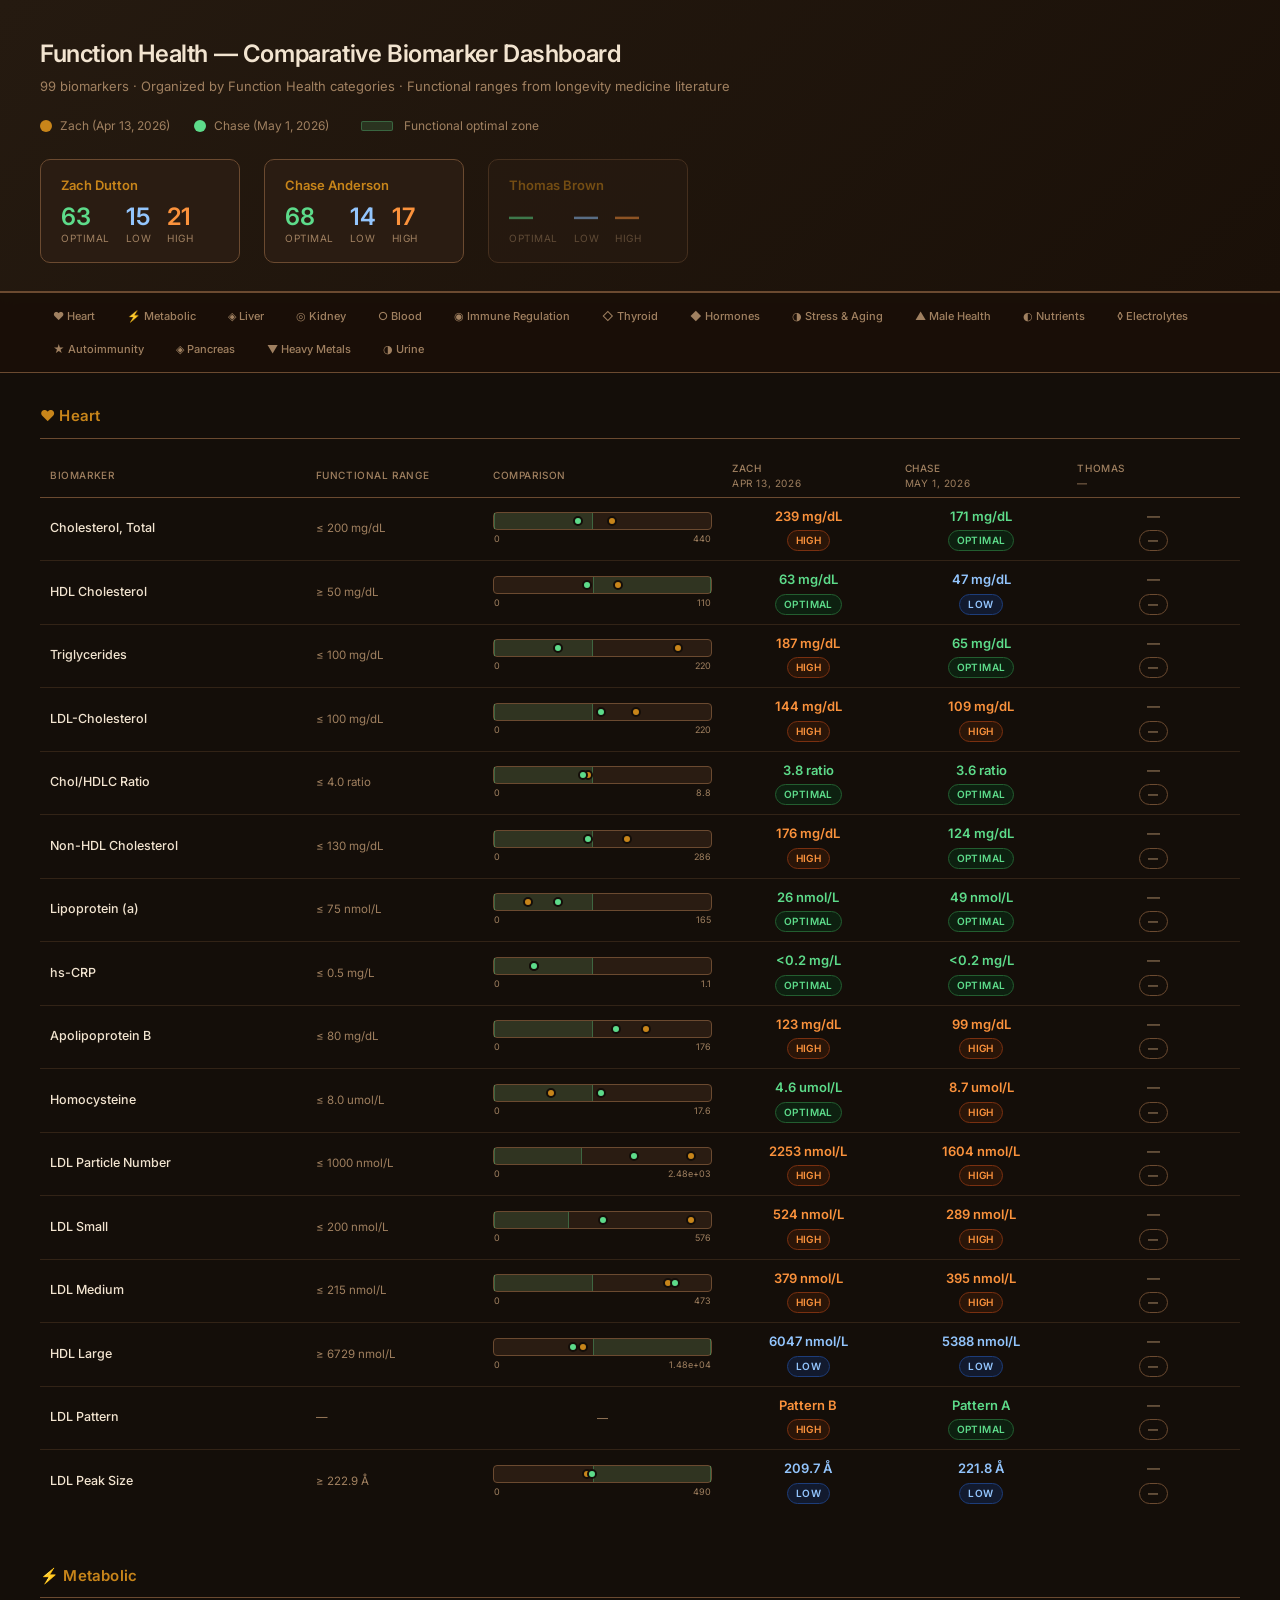
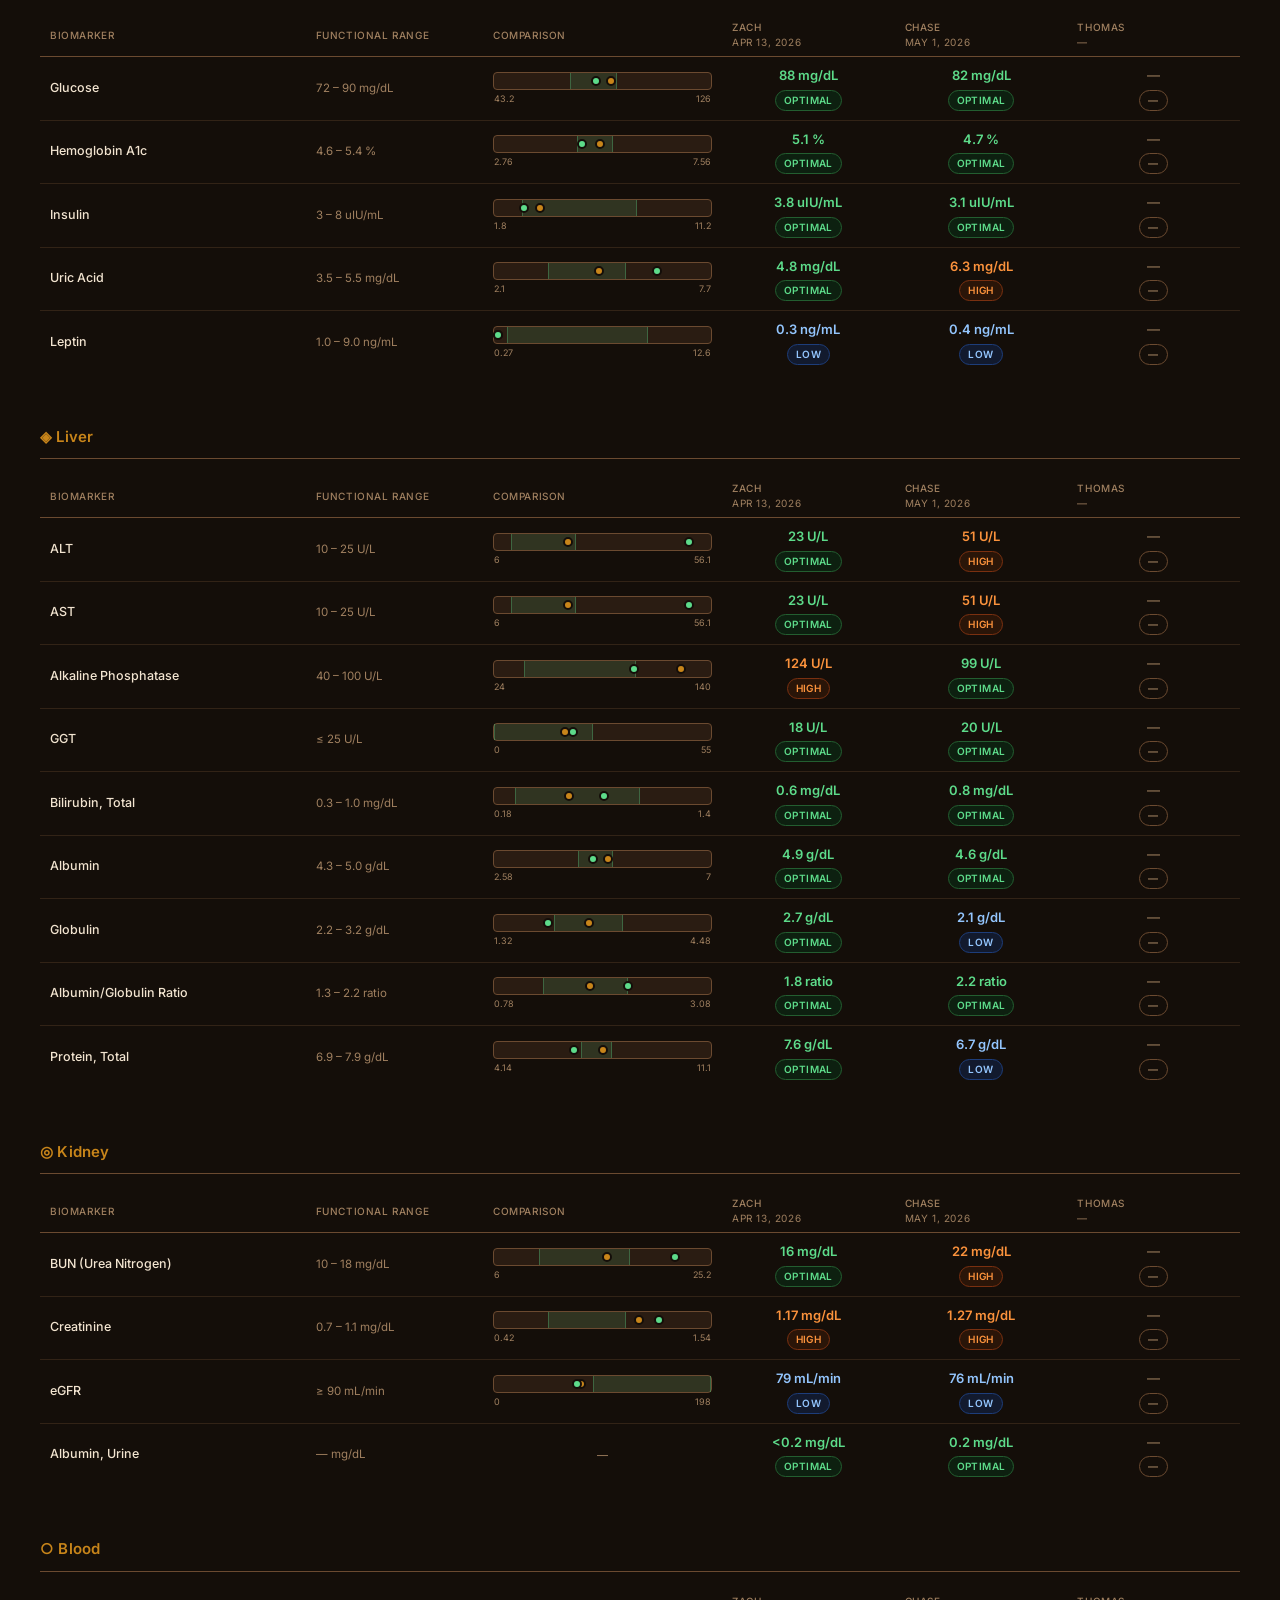
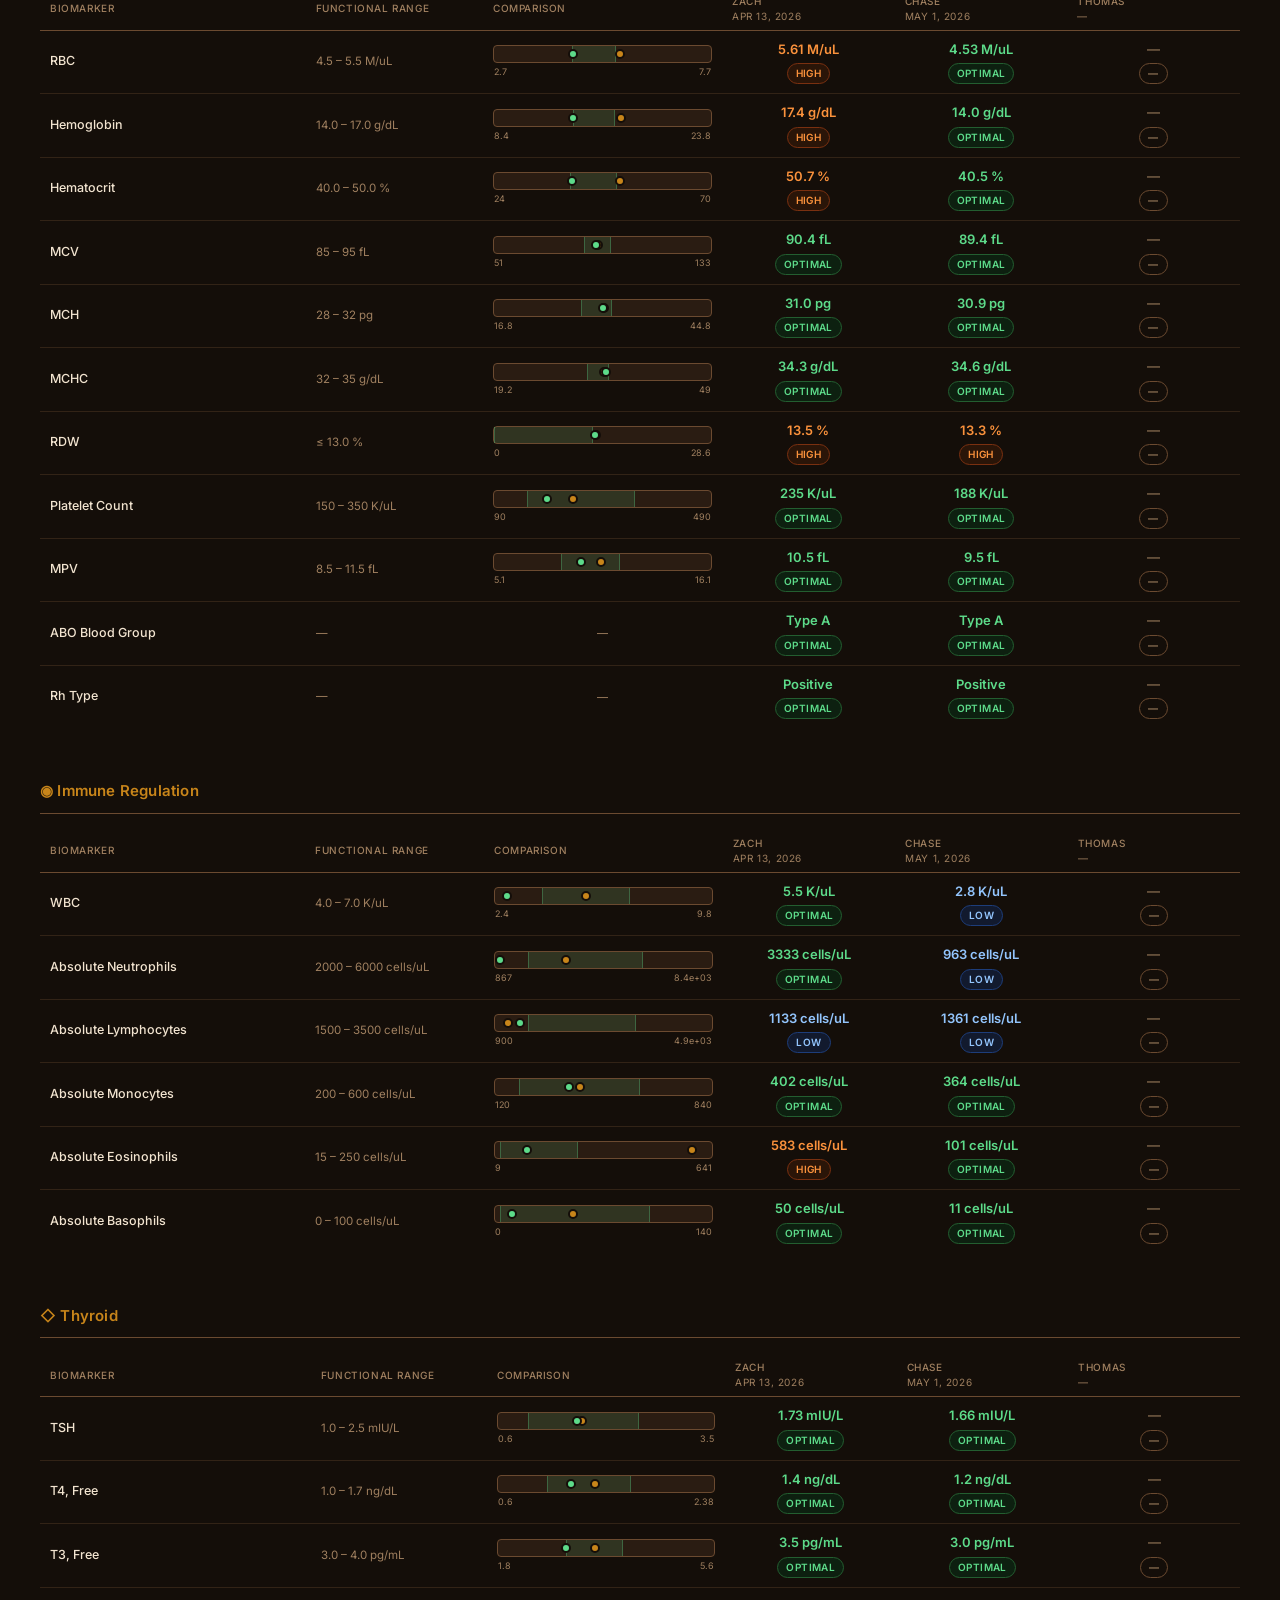
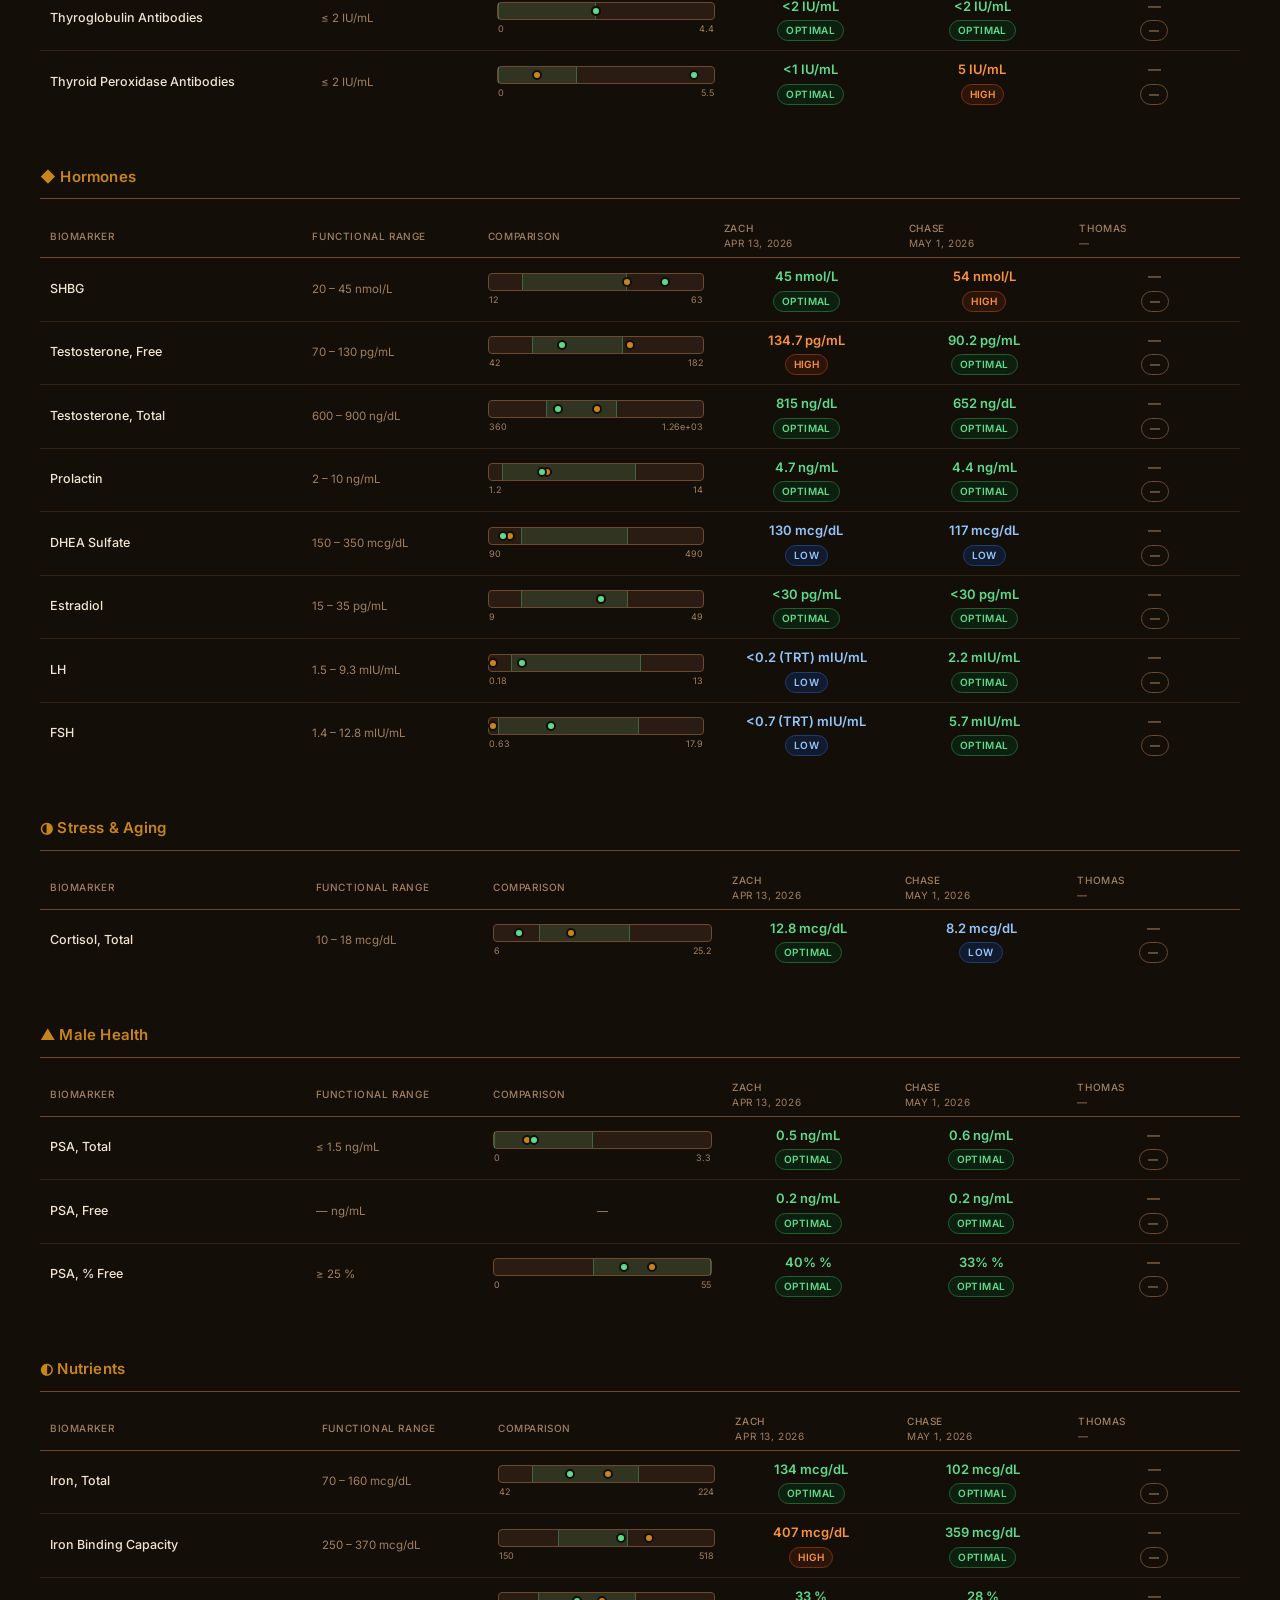
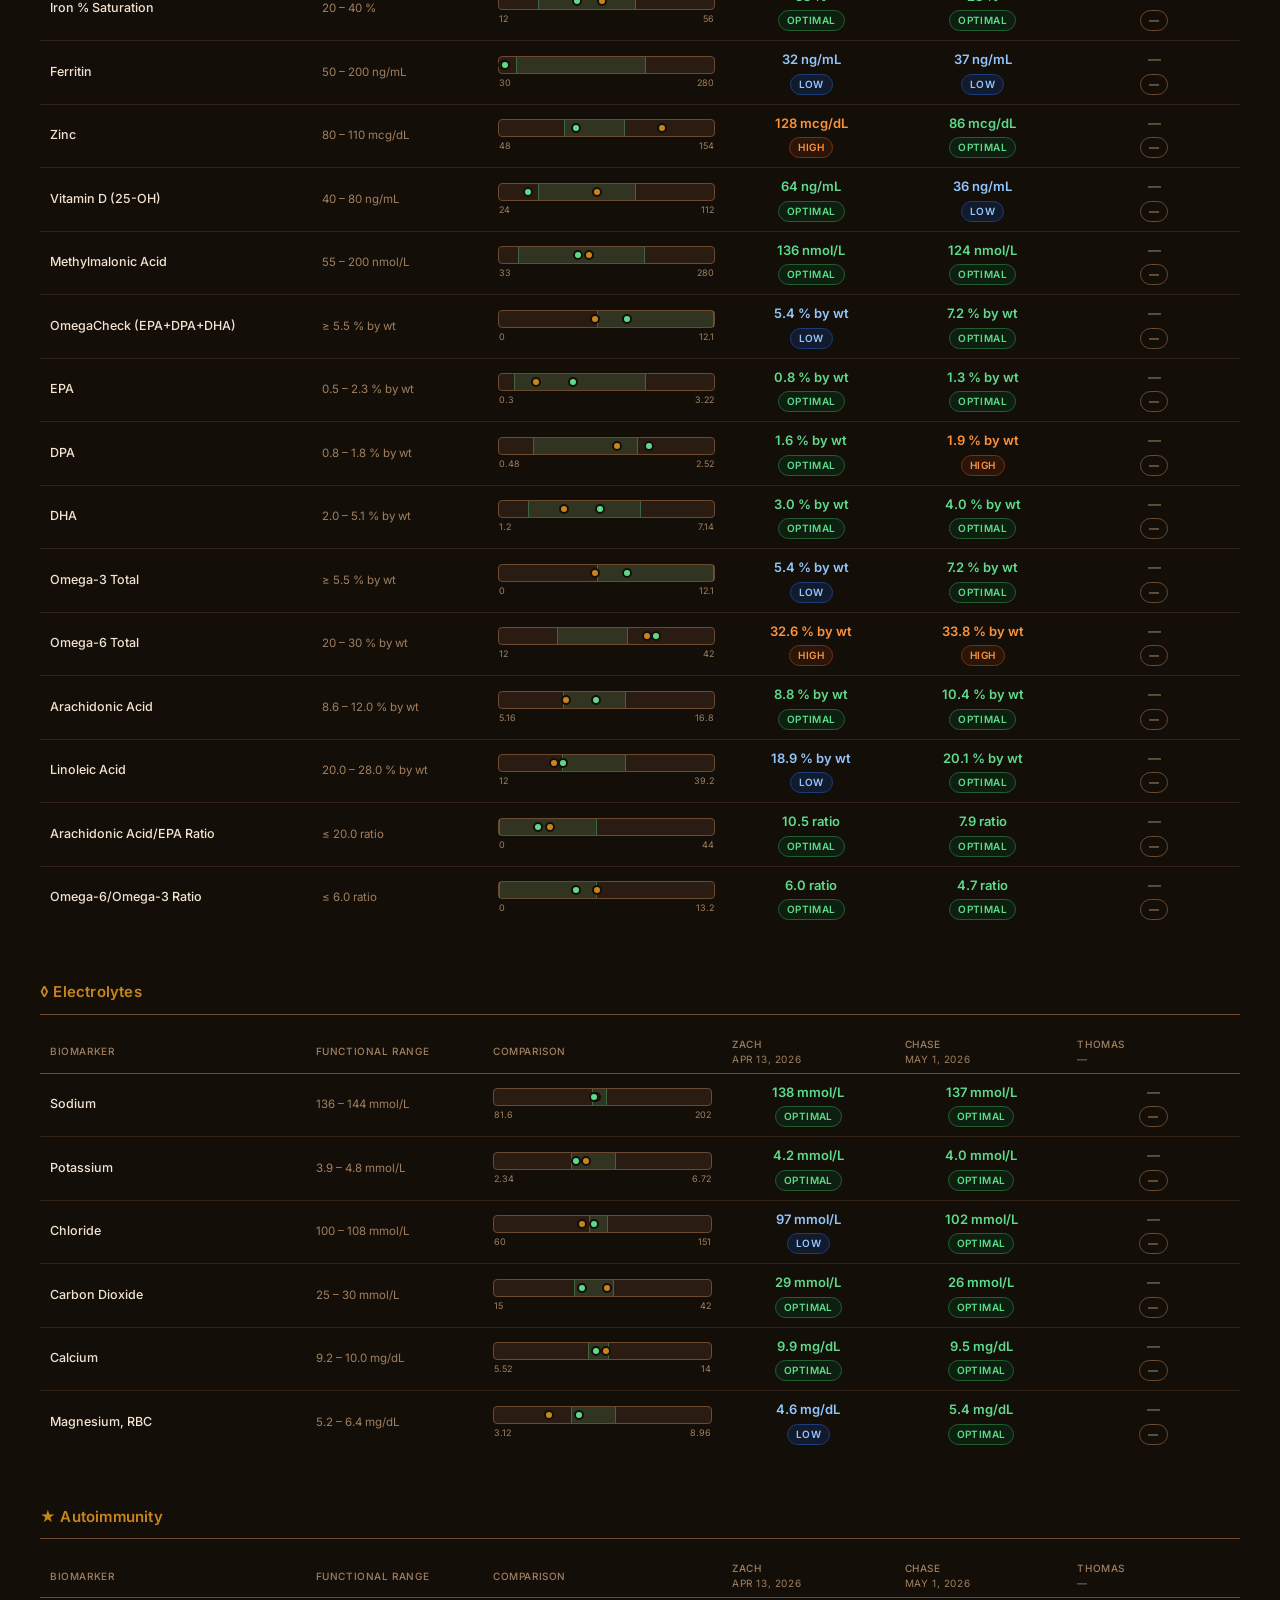
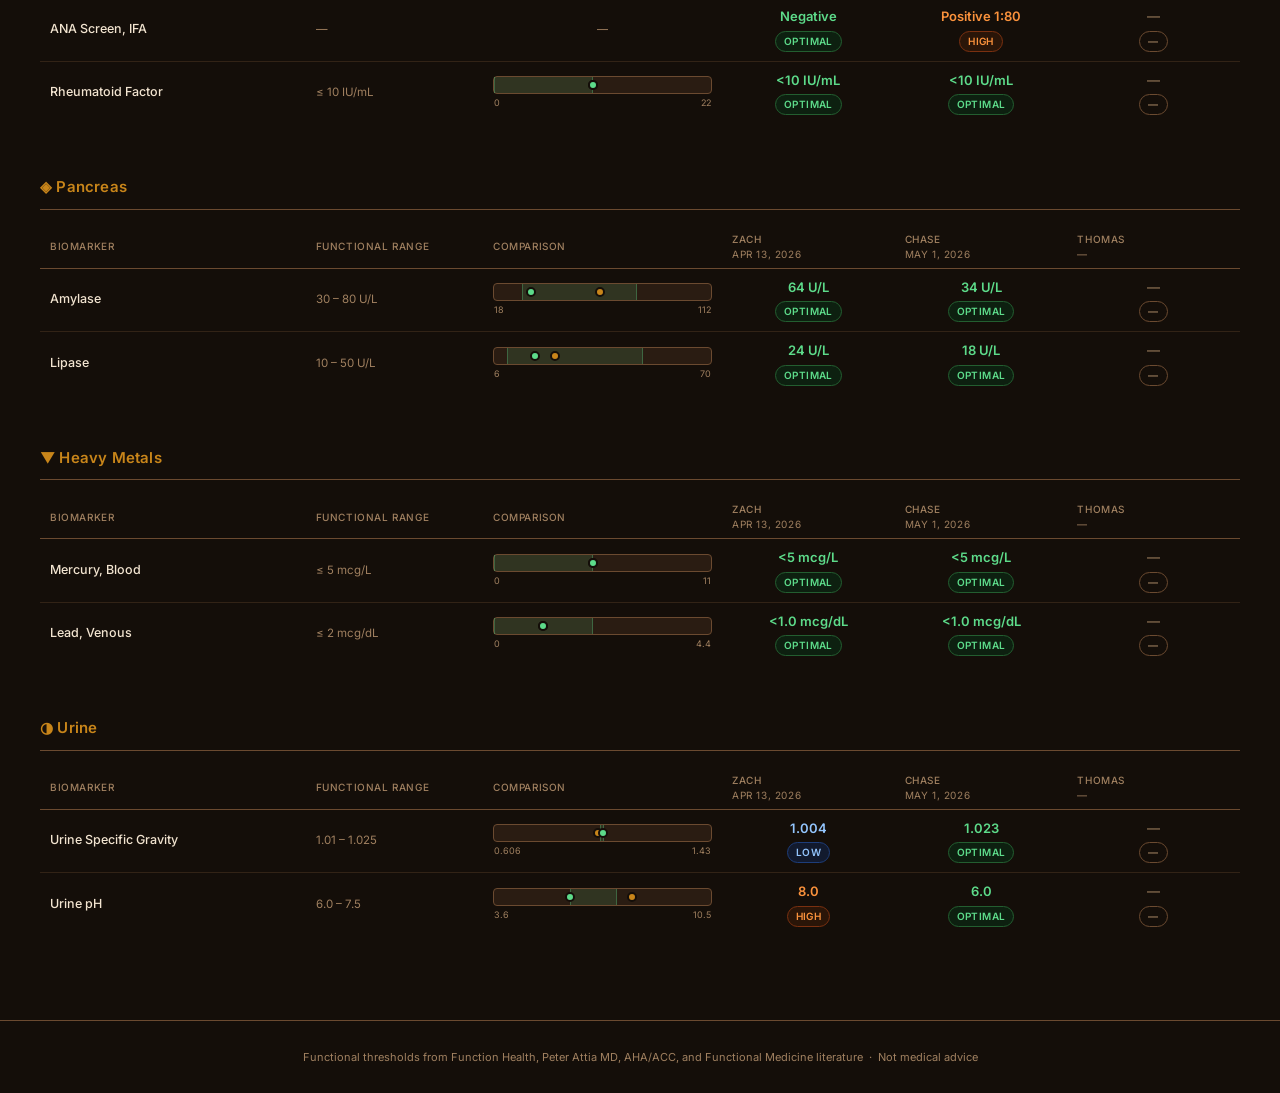
==== health-dashboard/index.html @ 2f6a5d02 "Add comparative biomarker dashboard for Zach, Chase, Thomas Co-Authored-By: Claude Sonnet 4.6 <norep" ====
<!DOCTYPE html>
<html lang="en">
<head>
  <meta charset="UTF-8">
  <meta name="viewport" content="width=device-width, initial-scale=1.0">
  <title>Function Health — Comparative Biomarker Dashboard</title>
  <link href="https://fonts.googleapis.com/css2?family=Inter:wght@300;400;500;600&display=swap" rel="stylesheet">
  <style>
    *, *::before, *::after { box-sizing: border-box; margin: 0; padding: 0; }

    :root {
      --bg:       #140e09;
      --surface:  #1f1510;
      --surface2: #2a1c12;
      --border:   #6b4a30;
      --text:     #f2e4d0;
      --muted:    #a08060;
      --accent:   #c8851a;

      --opt-bg: #0d2010; --opt-text: #5ddb8a; --opt-border: #235e30;
      --low-bg: #121a2e; --low-text: #93c5fd; --low-border: #1d3d7a;
      --high-bg: #2a1508; --high-text: #fb923c; --high-border: #7a3010;

      --zach-color:  #c8851a;
      --chase-color: #5ddb8a;
    }

    body { font-family: 'Inter', sans-serif; background: var(--bg); color: var(--text); font-size: 13px; line-height: 1.5; }

    /* ── Header ── */
    header {
      background: linear-gradient(135deg, #251a10 0%, #1a1008 100%);
      border-bottom: 2px solid var(--border);
      padding: 36px 40px 28px;
    }
    .header-top { display: flex; align-items: flex-start; justify-content: space-between; gap: 24px; flex-wrap: wrap; }
    .header-title h1 { font-size: 24px; font-weight: 600; letter-spacing: -0.4px; }
    .header-title .subtitle { color: var(--muted); font-size: 13px; margin-top: 5px; }

    /* ── Legend ── */
    .legend { display: flex; gap: 24px; margin-top: 20px; flex-wrap: wrap; }
    .legend-item { display: flex; align-items: center; gap: 8px; font-size: 12px; color: var(--muted); }
    .dot-legend { width: 12px; height: 12px; border-radius: 50%; }
    .dot-legend.zach  { background: var(--zach-color); }
    .dot-legend.chase { background: var(--chase-color); }

    /* ── Summary cards ── */
    .summary-row { display: flex; gap: 24px; margin-top: 24px; flex-wrap: wrap; }
    .person-summary {
      background: var(--surface2);
      border: 1px solid var(--border);
      border-radius: 10px;
      padding: 16px 20px;
      min-width: 200px;
    }
    .person-summary .ps-name { font-size: 13px; font-weight: 600; color: var(--accent); margin-bottom: 10px; }
    .ps-stats { display: flex; gap: 16px; }
    .ps-stat .num { font-size: 24px; font-weight: 600; line-height: 1; }
    .ps-stat .lbl { font-size: 10px; text-transform: uppercase; letter-spacing: 0.5px; color: var(--muted); margin-top: 2px; }
    .ps-stat.opt .num { color: var(--opt-text); }
    .ps-stat.low .num { color: var(--low-text); }
    .ps-stat.high .num { color: var(--high-text); }

    /* ── Nav ── */
    .nav-bar {
      position: sticky; top: 0; z-index: 100;
      background: #1a1008ee;
      backdrop-filter: blur(8px);
      border-bottom: 1px solid var(--border);
      padding: 10px 40px;
      display: flex; flex-wrap: wrap; gap: 6px;
    }
    .nav-pill {
      display: inline-block;
      padding: 4px 12px;
      border-radius: 20px;
      font-size: 11px;
      font-weight: 500;
      color: var(--muted);
      text-decoration: none;
      border: 1px solid transparent;
      transition: all 0.15s;
    }
    .nav-pill:hover { color: var(--text); border-color: var(--border); }

    /* ── Main ── */
    main { padding: 32px 40px; max-width: 1400px; margin: 0 auto; }

    .cat-section { margin-bottom: 52px; }
    .cat-heading {
      font-size: 15px; font-weight: 600; color: var(--accent);
      padding-bottom: 10px;
      border-bottom: 1px solid var(--border);
      margin-bottom: 16px;
      letter-spacing: 0.2px;
    }

    .table-wrap { overflow-x: auto; }

    .bm-table {
      width: 100%;
      border-collapse: collapse;
    }
    .bm-table thead th {
      text-align: left;
      font-size: 10px;
      font-weight: 500;
      text-transform: uppercase;
      letter-spacing: 0.6px;
      color: var(--muted);
      padding: 6px 10px;
      border-bottom: 1px solid var(--border);
      white-space: nowrap;
    }
    .bm-table tbody tr { border-bottom: 1px solid rgba(107,74,48,0.35); }
    .bm-table tbody tr:last-child { border-bottom: none; }
    .bm-table tbody tr:hover { background: rgba(255,255,255,0.015); }

    .bm-table td { padding: 9px 10px; vertical-align: middle; }

    .col-name  { min-width: 200px; }
    .col-range { min-width: 110px; }
    .col-bar   { min-width: 180px; }
    .col-person { min-width: 130px; text-align: center; }

    .bm-name  { font-weight: 500; font-size: 12.5px; }
    .bm-range { color: var(--muted); font-size: 11.5px; white-space: nowrap; }

    /* ── Person cells ── */
    .person-cell { text-align: center; }
    .pval { font-size: 13px; font-weight: 600; margin-bottom: 4px; }
    .muted { color: var(--muted); font-weight: 400; }

    .lc-opt  .pval { color: var(--opt-text); }
    .lc-low  .pval { color: var(--low-text); }
    .lc-high .pval { color: var(--high-text); }
    .lc-none .pval { color: var(--muted); }

    /* ── Level badges ── */
    .badge {
      display: inline-block;
      padding: 2px 8px;
      border-radius: 20px;
      font-size: 10px;
      font-weight: 600;
      text-transform: uppercase;
      letter-spacing: 0.4px;
      white-space: nowrap;
    }
    .badge-opt  { background: var(--opt-bg);  color: var(--opt-text);  border: 1px solid var(--opt-border); }
    .badge-low  { background: var(--low-bg);  color: var(--low-text);  border: 1px solid var(--low-border); }
    .badge-high { background: var(--high-bg); color: var(--high-text); border: 1px solid var(--high-border); }
    .badge-none { background: transparent;    color: var(--muted);     border: 1px solid var(--border); }

    /* ── Gauge bar ── */
    .gauge-wrap { width: 100%; }
    .gauge {
      position: relative;
      height: 18px;
      background: var(--surface2);
      border: 1px solid var(--border);
      border-radius: 4px;
      overflow: visible;
    }
    .gauge-zone {
      position: absolute;
      top: 0; bottom: 0;
      background: rgba(93,219,138,0.12);
      border-left:  1px solid rgba(93,219,138,0.3);
      border-right: 1px solid rgba(93,219,138,0.3);
    }
    .dot {
      position: absolute;
      top: 50%;
      transform: translate(-50%, -50%);
      width: 10px; height: 10px;
      border-radius: 50%;
      border: 2px solid var(--bg);
      z-index: 2;
    }
    .dot-zach  { background: var(--zach-color); }
    .dot-chase { background: var(--chase-color); }
    .gauge-labels {
      display: flex;
      justify-content: space-between;
      font-size: 9px;
      color: var(--muted);
      margin-top: 2px;
      padding: 0 1px;
    }
    .no-bar { color: var(--muted); font-size: 11px; text-align: center; }

    .test-date { font-size: 10px; color: var(--muted); font-weight: 400; }

    /* ── Footer ── */
    footer {
      text-align: center;
      padding: 28px;
      color: var(--muted);
      font-size: 11px;
      border-top: 1px solid var(--border);
    }

    @media (max-width: 700px) {
      header, main { padding-left: 16px; padding-right: 16px; }
      .nav-bar { padding-left: 16px; padding-right: 16px; }
    }
  </style>
</head>
<body>

<header>
  <div class="header-top">
    <div class="header-title">
      <h1>Function Health — Comparative Biomarker Dashboard</h1>
      <div class="subtitle">
        99 biomarkers · Organized by Function Health categories · Functional ranges from longevity medicine literature
      </div>
    </div>
  </div>

  <div class="legend">
    <div class="legend-item"><div class="dot-legend zach"></div> Zach (Apr 13, 2026)</div>
    <div class="legend-item"><div class="dot-legend chase"></div> Chase (May 1, 2026)</div>
    <div class="legend-item" style="margin-left:8px">
      <span style="display:inline-block;width:32px;height:10px;background:rgba(93,219,138,0.15);border:1px solid rgba(93,219,138,0.3);border-radius:2px"></span>
      &nbsp;Functional optimal zone
    </div>
  </div>

  <div class="summary-row">
    <div class="person-summary">
      <div class="ps-name">Zach Dutton</div>
      <div class="ps-stats">
        <div class="ps-stat opt"><div class="num">63</div><div class="lbl">Optimal</div></div>
        <div class="ps-stat low"><div class="num">15</div><div class="lbl">Low</div></div>
        <div class="ps-stat high"><div class="num">21</div><div class="lbl">High</div></div>
      </div>
    </div>
    <div class="person-summary">
      <div class="ps-name">Chase Anderson</div>
      <div class="ps-stats">
        <div class="ps-stat opt"><div class="num">68</div><div class="lbl">Optimal</div></div>
        <div class="ps-stat low"><div class="num">14</div><div class="lbl">Low</div></div>
        <div class="ps-stat high"><div class="num">17</div><div class="lbl">High</div></div>
      </div>
    </div>
    <div class="person-summary" style="opacity:0.5">
      <div class="ps-name">Thomas Brown</div>
      <div class="ps-stats">
        <div class="ps-stat opt"><div class="num">—</div><div class="lbl">Optimal</div></div>
        <div class="ps-stat low"><div class="num">—</div><div class="lbl">Low</div></div>
        <div class="ps-stat high"><div class="num">—</div><div class="lbl">High</div></div>
      </div>
    </div>
  </div>
</header>

<nav class="nav-bar">
<a class="nav-pill" href="#cat-heart">♥ Heart</a>
<a class="nav-pill" href="#cat-metabolic">⚡ Metabolic</a>
<a class="nav-pill" href="#cat-liver">◈ Liver</a>
<a class="nav-pill" href="#cat-kidney">◎ Kidney</a>
<a class="nav-pill" href="#cat-blood">○ Blood</a>
<a class="nav-pill" href="#cat-immune-regulation">◉ Immune Regulation</a>
<a class="nav-pill" href="#cat-thyroid">◇ Thyroid</a>
<a class="nav-pill" href="#cat-hormones">◆ Hormones</a>
<a class="nav-pill" href="#cat-stress-and-aging">◑ Stress & Aging</a>
<a class="nav-pill" href="#cat-male-health">▲ Male Health</a>
<a class="nav-pill" href="#cat-nutrients">◐ Nutrients</a>
<a class="nav-pill" href="#cat-electrolytes">◊ Electrolytes</a>
<a class="nav-pill" href="#cat-autoimmunity">★ Autoimmunity</a>
<a class="nav-pill" href="#cat-pancreas">◈ Pancreas</a>
<a class="nav-pill" href="#cat-heavy-metals">▼ Heavy Metals</a>
<a class="nav-pill" href="#cat-urine">◑ Urine</a>

</nav>

<main>

  <section class="cat-section" id="cat-heart">
    <h2 class="cat-heading">♥ Heart</h2>
    <div class="table-wrap">
    <table class="bm-table">
      <thead>
        <tr>
          <th class="col-name">Biomarker</th>
          <th class="col-range">Functional Range</th>
          <th class="col-bar">Comparison</th>
          <th class="col-person">Zach<br><span class="test-date">Apr 13, 2026</span></th>
          <th class="col-person">Chase<br><span class="test-date">May 1, 2026</span></th>
          <th class="col-person">Thomas<br><span class="test-date muted">—</span></th>
        </tr>
      </thead>
      <tbody>
    <tr>
      <td class="bm-name">Cholesterol, Total</td>
      <td class="bm-range">≤ 200 mg/dL</td>
      <td class="bm-bar">
    <div class="gauge-wrap">
      <div class="gauge">
        <div class="gauge-zone" style="left:0.0%;width:45.5%"></div>
        <div class="dot dot-zach"  style="left:54.3%"  title="Zach"></div><div class="dot dot-chase" style="left:38.9%" title="Chase"></div>
      </div>
      <div class="gauge-labels">
        <span>0</span><span>440</span>
      </div>
    </div></td>
      <td class="person-cell lc-high"><div class="pval">239 mg/dL</div><span class="badge badge-high">High</span></td>
      <td class="person-cell lc-opt"><div class="pval">171 mg/dL</div><span class="badge badge-opt">Optimal</span></td>
      <td class="person-cell lc-none"><div class="pval muted">—</div><span class="badge badge-none">—</span></td>
    </tr>
    <tr>
      <td class="bm-name">HDL Cholesterol</td>
      <td class="bm-range">≥ 50 mg/dL</td>
      <td class="bm-bar">
    <div class="gauge-wrap">
      <div class="gauge">
        <div class="gauge-zone" style="left:45.5%;width:54.5%"></div>
        <div class="dot dot-zach"  style="left:57.3%"  title="Zach"></div><div class="dot dot-chase" style="left:42.7%" title="Chase"></div>
      </div>
      <div class="gauge-labels">
        <span>0</span><span>110</span>
      </div>
    </div></td>
      <td class="person-cell lc-opt"><div class="pval">63 mg/dL</div><span class="badge badge-opt">Optimal</span></td>
      <td class="person-cell lc-low"><div class="pval">47 mg/dL</div><span class="badge badge-low">Low</span></td>
      <td class="person-cell lc-none"><div class="pval muted">—</div><span class="badge badge-none">—</span></td>
    </tr>
    <tr>
      <td class="bm-name">Triglycerides</td>
      <td class="bm-range">≤ 100 mg/dL</td>
      <td class="bm-bar">
    <div class="gauge-wrap">
      <div class="gauge">
        <div class="gauge-zone" style="left:0.0%;width:45.5%"></div>
        <div class="dot dot-zach"  style="left:85.0%"  title="Zach"></div><div class="dot dot-chase" style="left:29.5%" title="Chase"></div>
      </div>
      <div class="gauge-labels">
        <span>0</span><span>220</span>
      </div>
    </div></td>
      <td class="person-cell lc-high"><div class="pval">187 mg/dL</div><span class="badge badge-high">High</span></td>
      <td class="person-cell lc-opt"><div class="pval">65 mg/dL</div><span class="badge badge-opt">Optimal</span></td>
      <td class="person-cell lc-none"><div class="pval muted">—</div><span class="badge badge-none">—</span></td>
    </tr>
    <tr>
      <td class="bm-name">LDL-Cholesterol</td>
      <td class="bm-range">≤ 100 mg/dL</td>
      <td class="bm-bar">
    <div class="gauge-wrap">
      <div class="gauge">
        <div class="gauge-zone" style="left:0.0%;width:45.5%"></div>
        <div class="dot dot-zach"  style="left:65.5%"  title="Zach"></div><div class="dot dot-chase" style="left:49.5%" title="Chase"></div>
      </div>
      <div class="gauge-labels">
        <span>0</span><span>220</span>
      </div>
    </div></td>
      <td class="person-cell lc-high"><div class="pval">144 mg/dL</div><span class="badge badge-high">High</span></td>
      <td class="person-cell lc-high"><div class="pval">109 mg/dL</div><span class="badge badge-high">High</span></td>
      <td class="person-cell lc-none"><div class="pval muted">—</div><span class="badge badge-none">—</span></td>
    </tr>
    <tr>
      <td class="bm-name">Chol/HDLC Ratio</td>
      <td class="bm-range">≤ 4.0 ratio</td>
      <td class="bm-bar">
    <div class="gauge-wrap">
      <div class="gauge">
        <div class="gauge-zone" style="left:0.0%;width:45.5%"></div>
        <div class="dot dot-zach"  style="left:43.2%"  title="Zach"></div><div class="dot dot-chase" style="left:40.9%" title="Chase"></div>
      </div>
      <div class="gauge-labels">
        <span>0</span><span>8.8</span>
      </div>
    </div></td>
      <td class="person-cell lc-opt"><div class="pval">3.8 ratio</div><span class="badge badge-opt">Optimal</span></td>
      <td class="person-cell lc-opt"><div class="pval">3.6 ratio</div><span class="badge badge-opt">Optimal</span></td>
      <td class="person-cell lc-none"><div class="pval muted">—</div><span class="badge badge-none">—</span></td>
    </tr>
    <tr>
      <td class="bm-name">Non-HDL Cholesterol</td>
      <td class="bm-range">≤ 130 mg/dL</td>
      <td class="bm-bar">
    <div class="gauge-wrap">
      <div class="gauge">
        <div class="gauge-zone" style="left:0.0%;width:45.5%"></div>
        <div class="dot dot-zach"  style="left:61.5%"  title="Zach"></div><div class="dot dot-chase" style="left:43.4%" title="Chase"></div>
      </div>
      <div class="gauge-labels">
        <span>0</span><span>286</span>
      </div>
    </div></td>
      <td class="person-cell lc-high"><div class="pval">176 mg/dL</div><span class="badge badge-high">High</span></td>
      <td class="person-cell lc-opt"><div class="pval">124 mg/dL</div><span class="badge badge-opt">Optimal</span></td>
      <td class="person-cell lc-none"><div class="pval muted">—</div><span class="badge badge-none">—</span></td>
    </tr>
    <tr>
      <td class="bm-name">Lipoprotein (a)</td>
      <td class="bm-range">≤ 75 nmol/L</td>
      <td class="bm-bar">
    <div class="gauge-wrap">
      <div class="gauge">
        <div class="gauge-zone" style="left:0.0%;width:45.5%"></div>
        <div class="dot dot-zach"  style="left:15.8%"  title="Zach"></div><div class="dot dot-chase" style="left:29.7%" title="Chase"></div>
      </div>
      <div class="gauge-labels">
        <span>0</span><span>165</span>
      </div>
    </div></td>
      <td class="person-cell lc-opt"><div class="pval">26 nmol/L</div><span class="badge badge-opt">Optimal</span></td>
      <td class="person-cell lc-opt"><div class="pval">49 nmol/L</div><span class="badge badge-opt">Optimal</span></td>
      <td class="person-cell lc-none"><div class="pval muted">—</div><span class="badge badge-none">—</span></td>
    </tr>
    <tr>
      <td class="bm-name">hs-CRP</td>
      <td class="bm-range">≤ 0.5 mg/L</td>
      <td class="bm-bar">
    <div class="gauge-wrap">
      <div class="gauge">
        <div class="gauge-zone" style="left:0.0%;width:45.5%"></div>
        <div class="dot dot-zach"  style="left:18.2%"  title="Zach"></div><div class="dot dot-chase" style="left:18.2%" title="Chase"></div>
      </div>
      <div class="gauge-labels">
        <span>0</span><span>1.1</span>
      </div>
    </div></td>
      <td class="person-cell lc-opt"><div class="pval"><0.2 mg/L</div><span class="badge badge-opt">Optimal</span></td>
      <td class="person-cell lc-opt"><div class="pval"><0.2 mg/L</div><span class="badge badge-opt">Optimal</span></td>
      <td class="person-cell lc-none"><div class="pval muted">—</div><span class="badge badge-none">—</span></td>
    </tr>
    <tr>
      <td class="bm-name">Apolipoprotein B</td>
      <td class="bm-range">≤ 80 mg/dL</td>
      <td class="bm-bar">
    <div class="gauge-wrap">
      <div class="gauge">
        <div class="gauge-zone" style="left:0.0%;width:45.5%"></div>
        <div class="dot dot-zach"  style="left:69.9%"  title="Zach"></div><div class="dot dot-chase" style="left:56.2%" title="Chase"></div>
      </div>
      <div class="gauge-labels">
        <span>0</span><span>176</span>
      </div>
    </div></td>
      <td class="person-cell lc-high"><div class="pval">123 mg/dL</div><span class="badge badge-high">High</span></td>
      <td class="person-cell lc-high"><div class="pval">99 mg/dL</div><span class="badge badge-high">High</span></td>
      <td class="person-cell lc-none"><div class="pval muted">—</div><span class="badge badge-none">—</span></td>
    </tr>
    <tr>
      <td class="bm-name">Homocysteine</td>
      <td class="bm-range">≤ 8.0 umol/L</td>
      <td class="bm-bar">
    <div class="gauge-wrap">
      <div class="gauge">
        <div class="gauge-zone" style="left:0.0%;width:45.5%"></div>
        <div class="dot dot-zach"  style="left:26.1%"  title="Zach"></div><div class="dot dot-chase" style="left:49.4%" title="Chase"></div>
      </div>
      <div class="gauge-labels">
        <span>0</span><span>17.6</span>
      </div>
    </div></td>
      <td class="person-cell lc-opt"><div class="pval">4.6 umol/L</div><span class="badge badge-opt">Optimal</span></td>
      <td class="person-cell lc-high"><div class="pval">8.7 umol/L</div><span class="badge badge-high">High</span></td>
      <td class="person-cell lc-none"><div class="pval muted">—</div><span class="badge badge-none">—</span></td>
    </tr>
    <tr>
      <td class="bm-name">LDL Particle Number</td>
      <td class="bm-range">≤ 1000 nmol/L</td>
      <td class="bm-bar">
    <div class="gauge-wrap">
      <div class="gauge">
        <div class="gauge-zone" style="left:0.0%;width:40.4%"></div>
        <div class="dot dot-zach"  style="left:90.9%"  title="Zach"></div><div class="dot dot-chase" style="left:64.7%" title="Chase"></div>
      </div>
      <div class="gauge-labels">
        <span>0</span><span>2.48e+03</span>
      </div>
    </div></td>
      <td class="person-cell lc-high"><div class="pval">2253 nmol/L</div><span class="badge badge-high">High</span></td>
      <td class="person-cell lc-high"><div class="pval">1604 nmol/L</div><span class="badge badge-high">High</span></td>
      <td class="person-cell lc-none"><div class="pval muted">—</div><span class="badge badge-none">—</span></td>
    </tr>
    <tr>
      <td class="bm-name">LDL Small</td>
      <td class="bm-range">≤ 200 nmol/L</td>
      <td class="bm-bar">
    <div class="gauge-wrap">
      <div class="gauge">
        <div class="gauge-zone" style="left:0.0%;width:34.7%"></div>
        <div class="dot dot-zach"  style="left:90.9%"  title="Zach"></div><div class="dot dot-chase" style="left:50.1%" title="Chase"></div>
      </div>
      <div class="gauge-labels">
        <span>0</span><span>576</span>
      </div>
    </div></td>
      <td class="person-cell lc-high"><div class="pval">524 nmol/L</div><span class="badge badge-high">High</span></td>
      <td class="person-cell lc-high"><div class="pval">289 nmol/L</div><span class="badge badge-high">High</span></td>
      <td class="person-cell lc-none"><div class="pval muted">—</div><span class="badge badge-none">—</span></td>
    </tr>
    <tr>
      <td class="bm-name">LDL Medium</td>
      <td class="bm-range">≤ 215 nmol/L</td>
      <td class="bm-bar">
    <div class="gauge-wrap">
      <div class="gauge">
        <div class="gauge-zone" style="left:0.0%;width:45.5%"></div>
        <div class="dot dot-zach"  style="left:80.1%"  title="Zach"></div><div class="dot dot-chase" style="left:83.5%" title="Chase"></div>
      </div>
      <div class="gauge-labels">
        <span>0</span><span>473</span>
      </div>
    </div></td>
      <td class="person-cell lc-high"><div class="pval">379 nmol/L</div><span class="badge badge-high">High</span></td>
      <td class="person-cell lc-high"><div class="pval">395 nmol/L</div><span class="badge badge-high">High</span></td>
      <td class="person-cell lc-none"><div class="pval muted">—</div><span class="badge badge-none">—</span></td>
    </tr>
    <tr>
      <td class="bm-name">HDL Large</td>
      <td class="bm-range">≥ 6729 nmol/L</td>
      <td class="bm-bar">
    <div class="gauge-wrap">
      <div class="gauge">
        <div class="gauge-zone" style="left:45.5%;width:54.5%"></div>
        <div class="dot dot-zach"  style="left:40.8%"  title="Zach"></div><div class="dot dot-chase" style="left:36.4%" title="Chase"></div>
      </div>
      <div class="gauge-labels">
        <span>0</span><span>1.48e+04</span>
      </div>
    </div></td>
      <td class="person-cell lc-low"><div class="pval">6047 nmol/L</div><span class="badge badge-low">Low</span></td>
      <td class="person-cell lc-low"><div class="pval">5388 nmol/L</div><span class="badge badge-low">Low</span></td>
      <td class="person-cell lc-none"><div class="pval muted">—</div><span class="badge badge-none">—</span></td>
    </tr>
    <tr>
      <td class="bm-name">LDL Pattern</td>
      <td class="bm-range">—</td>
      <td class="bm-bar"><div class="no-bar">—</div></td>
      <td class="person-cell lc-high"><div class="pval">Pattern B</div><span class="badge badge-high">High</span></td>
      <td class="person-cell lc-opt"><div class="pval">Pattern A</div><span class="badge badge-opt">Optimal</span></td>
      <td class="person-cell lc-none"><div class="pval muted">—</div><span class="badge badge-none">—</span></td>
    </tr>
    <tr>
      <td class="bm-name">LDL Peak Size</td>
      <td class="bm-range">≥ 222.9 Å</td>
      <td class="bm-bar">
    <div class="gauge-wrap">
      <div class="gauge">
        <div class="gauge-zone" style="left:45.5%;width:54.5%"></div>
        <div class="dot dot-zach"  style="left:42.8%"  title="Zach"></div><div class="dot dot-chase" style="left:45.2%" title="Chase"></div>
      </div>
      <div class="gauge-labels">
        <span>0</span><span>490</span>
      </div>
    </div></td>
      <td class="person-cell lc-low"><div class="pval">209.7 Å</div><span class="badge badge-low">Low</span></td>
      <td class="person-cell lc-low"><div class="pval">221.8 Å</div><span class="badge badge-low">Low</span></td>
      <td class="person-cell lc-none"><div class="pval muted">—</div><span class="badge badge-none">—</span></td>
    </tr>
      </tbody>
    </table>
    </div>
  </section>
  <section class="cat-section" id="cat-metabolic">
    <h2 class="cat-heading">⚡ Metabolic</h2>
    <div class="table-wrap">
    <table class="bm-table">
      <thead>
        <tr>
          <th class="col-name">Biomarker</th>
          <th class="col-range">Functional Range</th>
          <th class="col-bar">Comparison</th>
          <th class="col-person">Zach<br><span class="test-date">Apr 13, 2026</span></th>
          <th class="col-person">Chase<br><span class="test-date">May 1, 2026</span></th>
          <th class="col-person">Thomas<br><span class="test-date muted">—</span></th>
        </tr>
      </thead>
      <tbody>
    <tr>
      <td class="bm-name">Glucose</td>
      <td class="bm-range">72 – 90 mg/dL</td>
      <td class="bm-bar">
    <div class="gauge-wrap">
      <div class="gauge">
        <div class="gauge-zone" style="left:34.8%;width:21.7%"></div>
        <div class="dot dot-zach"  style="left:54.1%"  title="Zach"></div><div class="dot dot-chase" style="left:46.9%" title="Chase"></div>
      </div>
      <div class="gauge-labels">
        <span>43.2</span><span>126</span>
      </div>
    </div></td>
      <td class="person-cell lc-opt"><div class="pval">88 mg/dL</div><span class="badge badge-opt">Optimal</span></td>
      <td class="person-cell lc-opt"><div class="pval">82 mg/dL</div><span class="badge badge-opt">Optimal</span></td>
      <td class="person-cell lc-none"><div class="pval muted">—</div><span class="badge badge-none">—</span></td>
    </tr>
    <tr>
      <td class="bm-name">Hemoglobin A1c</td>
      <td class="bm-range">4.6 – 5.4 %</td>
      <td class="bm-bar">
    <div class="gauge-wrap">
      <div class="gauge">
        <div class="gauge-zone" style="left:38.3%;width:16.7%"></div>
        <div class="dot dot-zach"  style="left:48.8%"  title="Zach"></div><div class="dot dot-chase" style="left:40.4%" title="Chase"></div>
      </div>
      <div class="gauge-labels">
        <span>2.76</span><span>7.56</span>
      </div>
    </div></td>
      <td class="person-cell lc-opt"><div class="pval">5.1 %</div><span class="badge badge-opt">Optimal</span></td>
      <td class="person-cell lc-opt"><div class="pval">4.7 %</div><span class="badge badge-opt">Optimal</span></td>
      <td class="person-cell lc-none"><div class="pval muted">—</div><span class="badge badge-none">—</span></td>
    </tr>
    <tr>
      <td class="bm-name">Insulin</td>
      <td class="bm-range">3 – 8 uIU/mL</td>
      <td class="bm-bar">
    <div class="gauge-wrap">
      <div class="gauge">
        <div class="gauge-zone" style="left:12.8%;width:53.2%"></div>
        <div class="dot dot-zach"  style="left:21.3%"  title="Zach"></div><div class="dot dot-chase" style="left:13.8%" title="Chase"></div>
      </div>
      <div class="gauge-labels">
        <span>1.8</span><span>11.2</span>
      </div>
    </div></td>
      <td class="person-cell lc-opt"><div class="pval">3.8 uIU/mL</div><span class="badge badge-opt">Optimal</span></td>
      <td class="person-cell lc-opt"><div class="pval">3.1 uIU/mL</div><span class="badge badge-opt">Optimal</span></td>
      <td class="person-cell lc-none"><div class="pval muted">—</div><span class="badge badge-none">—</span></td>
    </tr>
    <tr>
      <td class="bm-name">Uric Acid</td>
      <td class="bm-range">3.5 – 5.5 mg/dL</td>
      <td class="bm-bar">
    <div class="gauge-wrap">
      <div class="gauge">
        <div class="gauge-zone" style="left:25.0%;width:35.7%"></div>
        <div class="dot dot-zach"  style="left:48.2%"  title="Zach"></div><div class="dot dot-chase" style="left:75.0%" title="Chase"></div>
      </div>
      <div class="gauge-labels">
        <span>2.1</span><span>7.7</span>
      </div>
    </div></td>
      <td class="person-cell lc-opt"><div class="pval">4.8 mg/dL</div><span class="badge badge-opt">Optimal</span></td>
      <td class="person-cell lc-high"><div class="pval">6.3 mg/dL</div><span class="badge badge-high">High</span></td>
      <td class="person-cell lc-none"><div class="pval muted">—</div><span class="badge badge-none">—</span></td>
    </tr>
    <tr>
      <td class="bm-name">Leptin</td>
      <td class="bm-range">1.0 – 9.0 ng/mL</td>
      <td class="bm-bar">
    <div class="gauge-wrap">
      <div class="gauge">
        <div class="gauge-zone" style="left:5.9%;width:64.9%"></div>
        <div class="dot dot-zach"  style="left:2.0%"  title="Zach"></div><div class="dot dot-chase" style="left:2.0%" title="Chase"></div>
      </div>
      <div class="gauge-labels">
        <span>0.27</span><span>12.6</span>
      </div>
    </div></td>
      <td class="person-cell lc-low"><div class="pval">0.3 ng/mL</div><span class="badge badge-low">Low</span></td>
      <td class="person-cell lc-low"><div class="pval">0.4 ng/mL</div><span class="badge badge-low">Low</span></td>
      <td class="person-cell lc-none"><div class="pval muted">—</div><span class="badge badge-none">—</span></td>
    </tr>
      </tbody>
    </table>
    </div>
  </section>
  <section class="cat-section" id="cat-liver">
    <h2 class="cat-heading">◈ Liver</h2>
    <div class="table-wrap">
    <table class="bm-table">
      <thead>
        <tr>
          <th class="col-name">Biomarker</th>
          <th class="col-range">Functional Range</th>
          <th class="col-bar">Comparison</th>
          <th class="col-person">Zach<br><span class="test-date">Apr 13, 2026</span></th>
          <th class="col-person">Chase<br><span class="test-date">May 1, 2026</span></th>
          <th class="col-person">Thomas<br><span class="test-date muted">—</span></th>
        </tr>
      </thead>
      <tbody>
    <tr>
      <td class="bm-name">ALT</td>
      <td class="bm-range">10 – 25 U/L</td>
      <td class="bm-bar">
    <div class="gauge-wrap">
      <div class="gauge">
        <div class="gauge-zone" style="left:8.0%;width:29.9%"></div>
        <div class="dot dot-zach"  style="left:33.9%"  title="Zach"></div><div class="dot dot-chase" style="left:89.8%" title="Chase"></div>
      </div>
      <div class="gauge-labels">
        <span>6</span><span>56.1</span>
      </div>
    </div></td>
      <td class="person-cell lc-opt"><div class="pval">23 U/L</div><span class="badge badge-opt">Optimal</span></td>
      <td class="person-cell lc-high"><div class="pval">51 U/L</div><span class="badge badge-high">High</span></td>
      <td class="person-cell lc-none"><div class="pval muted">—</div><span class="badge badge-none">—</span></td>
    </tr>
    <tr>
      <td class="bm-name">AST</td>
      <td class="bm-range">10 – 25 U/L</td>
      <td class="bm-bar">
    <div class="gauge-wrap">
      <div class="gauge">
        <div class="gauge-zone" style="left:8.0%;width:29.9%"></div>
        <div class="dot dot-zach"  style="left:33.9%"  title="Zach"></div><div class="dot dot-chase" style="left:89.8%" title="Chase"></div>
      </div>
      <div class="gauge-labels">
        <span>6</span><span>56.1</span>
      </div>
    </div></td>
      <td class="person-cell lc-opt"><div class="pval">23 U/L</div><span class="badge badge-opt">Optimal</span></td>
      <td class="person-cell lc-high"><div class="pval">51 U/L</div><span class="badge badge-high">High</span></td>
      <td class="person-cell lc-none"><div class="pval muted">—</div><span class="badge badge-none">—</span></td>
    </tr>
    <tr>
      <td class="bm-name">Alkaline Phosphatase</td>
      <td class="bm-range">40 – 100 U/L</td>
      <td class="bm-bar">
    <div class="gauge-wrap">
      <div class="gauge">
        <div class="gauge-zone" style="left:13.8%;width:51.7%"></div>
        <div class="dot dot-zach"  style="left:86.2%"  title="Zach"></div><div class="dot dot-chase" style="left:64.7%" title="Chase"></div>
      </div>
      <div class="gauge-labels">
        <span>24</span><span>140</span>
      </div>
    </div></td>
      <td class="person-cell lc-high"><div class="pval">124 U/L</div><span class="badge badge-high">High</span></td>
      <td class="person-cell lc-opt"><div class="pval">99 U/L</div><span class="badge badge-opt">Optimal</span></td>
      <td class="person-cell lc-none"><div class="pval muted">—</div><span class="badge badge-none">—</span></td>
    </tr>
    <tr>
      <td class="bm-name">GGT</td>
      <td class="bm-range">≤ 25 U/L</td>
      <td class="bm-bar">
    <div class="gauge-wrap">
      <div class="gauge">
        <div class="gauge-zone" style="left:0.0%;width:45.5%"></div>
        <div class="dot dot-zach"  style="left:32.7%"  title="Zach"></div><div class="dot dot-chase" style="left:36.4%" title="Chase"></div>
      </div>
      <div class="gauge-labels">
        <span>0</span><span>55</span>
      </div>
    </div></td>
      <td class="person-cell lc-opt"><div class="pval">18 U/L</div><span class="badge badge-opt">Optimal</span></td>
      <td class="person-cell lc-opt"><div class="pval">20 U/L</div><span class="badge badge-opt">Optimal</span></td>
      <td class="person-cell lc-none"><div class="pval muted">—</div><span class="badge badge-none">—</span></td>
    </tr>
    <tr>
      <td class="bm-name">Bilirubin, Total</td>
      <td class="bm-range">0.3 – 1.0 mg/dL</td>
      <td class="bm-bar">
    <div class="gauge-wrap">
      <div class="gauge">
        <div class="gauge-zone" style="left:9.8%;width:57.4%"></div>
        <div class="dot dot-zach"  style="left:34.4%"  title="Zach"></div><div class="dot dot-chase" style="left:50.8%" title="Chase"></div>
      </div>
      <div class="gauge-labels">
        <span>0.18</span><span>1.4</span>
      </div>
    </div></td>
      <td class="person-cell lc-opt"><div class="pval">0.6 mg/dL</div><span class="badge badge-opt">Optimal</span></td>
      <td class="person-cell lc-opt"><div class="pval">0.8 mg/dL</div><span class="badge badge-opt">Optimal</span></td>
      <td class="person-cell lc-none"><div class="pval muted">—</div><span class="badge badge-none">—</span></td>
    </tr>
    <tr>
      <td class="bm-name">Albumin</td>
      <td class="bm-range">4.3 – 5.0 g/dL</td>
      <td class="bm-bar">
    <div class="gauge-wrap">
      <div class="gauge">
        <div class="gauge-zone" style="left:38.9%;width:15.8%"></div>
        <div class="dot dot-zach"  style="left:52.5%"  title="Zach"></div><div class="dot dot-chase" style="left:45.7%" title="Chase"></div>
      </div>
      <div class="gauge-labels">
        <span>2.58</span><span>7</span>
      </div>
    </div></td>
      <td class="person-cell lc-opt"><div class="pval">4.9 g/dL</div><span class="badge badge-opt">Optimal</span></td>
      <td class="person-cell lc-opt"><div class="pval">4.6 g/dL</div><span class="badge badge-opt">Optimal</span></td>
      <td class="person-cell lc-none"><div class="pval muted">—</div><span class="badge badge-none">—</span></td>
    </tr>
    <tr>
      <td class="bm-name">Globulin</td>
      <td class="bm-range">2.2 – 3.2 g/dL</td>
      <td class="bm-bar">
    <div class="gauge-wrap">
      <div class="gauge">
        <div class="gauge-zone" style="left:27.8%;width:31.6%"></div>
        <div class="dot dot-zach"  style="left:43.7%"  title="Zach"></div><div class="dot dot-chase" style="left:24.7%" title="Chase"></div>
      </div>
      <div class="gauge-labels">
        <span>1.32</span><span>4.48</span>
      </div>
    </div></td>
      <td class="person-cell lc-opt"><div class="pval">2.7 g/dL</div><span class="badge badge-opt">Optimal</span></td>
      <td class="person-cell lc-low"><div class="pval">2.1 g/dL</div><span class="badge badge-low">Low</span></td>
      <td class="person-cell lc-none"><div class="pval muted">—</div><span class="badge badge-none">—</span></td>
    </tr>
    <tr>
      <td class="bm-name">Albumin/Globulin Ratio</td>
      <td class="bm-range">1.3 – 2.2 ratio</td>
      <td class="bm-bar">
    <div class="gauge-wrap">
      <div class="gauge">
        <div class="gauge-zone" style="left:22.6%;width:39.1%"></div>
        <div class="dot dot-zach"  style="left:44.3%"  title="Zach"></div><div class="dot dot-chase" style="left:61.7%" title="Chase"></div>
      </div>
      <div class="gauge-labels">
        <span>0.78</span><span>3.08</span>
      </div>
    </div></td>
      <td class="person-cell lc-opt"><div class="pval">1.8 ratio</div><span class="badge badge-opt">Optimal</span></td>
      <td class="person-cell lc-opt"><div class="pval">2.2 ratio</div><span class="badge badge-opt">Optimal</span></td>
      <td class="person-cell lc-none"><div class="pval muted">—</div><span class="badge badge-none">—</span></td>
    </tr>
    <tr>
      <td class="bm-name">Protein, Total</td>
      <td class="bm-range">6.9 – 7.9 g/dL</td>
      <td class="bm-bar">
    <div class="gauge-wrap">
      <div class="gauge">
        <div class="gauge-zone" style="left:39.9%;width:14.5%"></div>
        <div class="dot dot-zach"  style="left:50.0%"  title="Zach"></div><div class="dot dot-chase" style="left:37.0%" title="Chase"></div>
      </div>
      <div class="gauge-labels">
        <span>4.14</span><span>11.1</span>
      </div>
    </div></td>
      <td class="person-cell lc-opt"><div class="pval">7.6 g/dL</div><span class="badge badge-opt">Optimal</span></td>
      <td class="person-cell lc-low"><div class="pval">6.7 g/dL</div><span class="badge badge-low">Low</span></td>
      <td class="person-cell lc-none"><div class="pval muted">—</div><span class="badge badge-none">—</span></td>
    </tr>
      </tbody>
    </table>
    </div>
  </section>
  <section class="cat-section" id="cat-kidney">
    <h2 class="cat-heading">◎ Kidney</h2>
    <div class="table-wrap">
    <table class="bm-table">
      <thead>
        <tr>
          <th class="col-name">Biomarker</th>
          <th class="col-range">Functional Range</th>
          <th class="col-bar">Comparison</th>
          <th class="col-person">Zach<br><span class="test-date">Apr 13, 2026</span></th>
          <th class="col-person">Chase<br><span class="test-date">May 1, 2026</span></th>
          <th class="col-person">Thomas<br><span class="test-date muted">—</span></th>
        </tr>
      </thead>
      <tbody>
    <tr>
      <td class="bm-name">BUN (Urea Nitrogen)</td>
      <td class="bm-range">10 – 18 mg/dL</td>
      <td class="bm-bar">
    <div class="gauge-wrap">
      <div class="gauge">
        <div class="gauge-zone" style="left:20.8%;width:41.7%"></div>
        <div class="dot dot-zach"  style="left:52.1%"  title="Zach"></div><div class="dot dot-chase" style="left:83.3%" title="Chase"></div>
      </div>
      <div class="gauge-labels">
        <span>6</span><span>25.2</span>
      </div>
    </div></td>
      <td class="person-cell lc-opt"><div class="pval">16 mg/dL</div><span class="badge badge-opt">Optimal</span></td>
      <td class="person-cell lc-high"><div class="pval">22 mg/dL</div><span class="badge badge-high">High</span></td>
      <td class="person-cell lc-none"><div class="pval muted">—</div><span class="badge badge-none">—</span></td>
    </tr>
    <tr>
      <td class="bm-name">Creatinine</td>
      <td class="bm-range">0.7 – 1.1 mg/dL</td>
      <td class="bm-bar">
    <div class="gauge-wrap">
      <div class="gauge">
        <div class="gauge-zone" style="left:25.0%;width:35.7%"></div>
        <div class="dot dot-zach"  style="left:67.0%"  title="Zach"></div><div class="dot dot-chase" style="left:75.9%" title="Chase"></div>
      </div>
      <div class="gauge-labels">
        <span>0.42</span><span>1.54</span>
      </div>
    </div></td>
      <td class="person-cell lc-high"><div class="pval">1.17 mg/dL</div><span class="badge badge-high">High</span></td>
      <td class="person-cell lc-high"><div class="pval">1.27 mg/dL</div><span class="badge badge-high">High</span></td>
      <td class="person-cell lc-none"><div class="pval muted">—</div><span class="badge badge-none">—</span></td>
    </tr>
    <tr>
      <td class="bm-name">eGFR</td>
      <td class="bm-range">≥ 90 mL/min</td>
      <td class="bm-bar">
    <div class="gauge-wrap">
      <div class="gauge">
        <div class="gauge-zone" style="left:45.5%;width:54.5%"></div>
        <div class="dot dot-zach"  style="left:39.9%"  title="Zach"></div><div class="dot dot-chase" style="left:38.4%" title="Chase"></div>
      </div>
      <div class="gauge-labels">
        <span>0</span><span>198</span>
      </div>
    </div></td>
      <td class="person-cell lc-low"><div class="pval">79 mL/min</div><span class="badge badge-low">Low</span></td>
      <td class="person-cell lc-low"><div class="pval">76 mL/min</div><span class="badge badge-low">Low</span></td>
      <td class="person-cell lc-none"><div class="pval muted">—</div><span class="badge badge-none">—</span></td>
    </tr>
    <tr>
      <td class="bm-name">Albumin, Urine</td>
      <td class="bm-range">— mg/dL</td>
      <td class="bm-bar"><div class="no-bar">—</div></td>
      <td class="person-cell lc-opt"><div class="pval"><0.2 mg/dL</div><span class="badge badge-opt">Optimal</span></td>
      <td class="person-cell lc-opt"><div class="pval">0.2 mg/dL</div><span class="badge badge-opt">Optimal</span></td>
      <td class="person-cell lc-none"><div class="pval muted">—</div><span class="badge badge-none">—</span></td>
    </tr>
      </tbody>
    </table>
    </div>
  </section>
  <section class="cat-section" id="cat-blood">
    <h2 class="cat-heading">○ Blood</h2>
    <div class="table-wrap">
    <table class="bm-table">
      <thead>
        <tr>
          <th class="col-name">Biomarker</th>
          <th class="col-range">Functional Range</th>
          <th class="col-bar">Comparison</th>
          <th class="col-person">Zach<br><span class="test-date">Apr 13, 2026</span></th>
          <th class="col-person">Chase<br><span class="test-date">May 1, 2026</span></th>
          <th class="col-person">Thomas<br><span class="test-date muted">—</span></th>
        </tr>
      </thead>
      <tbody>
    <tr>
      <td class="bm-name">RBC</td>
      <td class="bm-range">4.5 – 5.5 M/uL</td>
      <td class="bm-bar">
    <div class="gauge-wrap">
      <div class="gauge">
        <div class="gauge-zone" style="left:36.0%;width:20.0%"></div>
        <div class="dot dot-zach"  style="left:58.2%"  title="Zach"></div><div class="dot dot-chase" style="left:36.6%" title="Chase"></div>
      </div>
      <div class="gauge-labels">
        <span>2.7</span><span>7.7</span>
      </div>
    </div></td>
      <td class="person-cell lc-high"><div class="pval">5.61 M/uL</div><span class="badge badge-high">High</span></td>
      <td class="person-cell lc-opt"><div class="pval">4.53 M/uL</div><span class="badge badge-opt">Optimal</span></td>
      <td class="person-cell lc-none"><div class="pval muted">—</div><span class="badge badge-none">—</span></td>
    </tr>
    <tr>
      <td class="bm-name">Hemoglobin</td>
      <td class="bm-range">14.0 – 17.0 g/dL</td>
      <td class="bm-bar">
    <div class="gauge-wrap">
      <div class="gauge">
        <div class="gauge-zone" style="left:36.4%;width:19.5%"></div>
        <div class="dot dot-zach"  style="left:58.4%"  title="Zach"></div><div class="dot dot-chase" style="left:36.4%" title="Chase"></div>
      </div>
      <div class="gauge-labels">
        <span>8.4</span><span>23.8</span>
      </div>
    </div></td>
      <td class="person-cell lc-high"><div class="pval">17.4 g/dL</div><span class="badge badge-high">High</span></td>
      <td class="person-cell lc-opt"><div class="pval">14.0 g/dL</div><span class="badge badge-opt">Optimal</span></td>
      <td class="person-cell lc-none"><div class="pval muted">—</div><span class="badge badge-none">—</span></td>
    </tr>
    <tr>
      <td class="bm-name">Hematocrit</td>
      <td class="bm-range">40.0 – 50.0 %</td>
      <td class="bm-bar">
    <div class="gauge-wrap">
      <div class="gauge">
        <div class="gauge-zone" style="left:34.8%;width:21.7%"></div>
        <div class="dot dot-zach"  style="left:58.0%"  title="Zach"></div><div class="dot dot-chase" style="left:35.9%" title="Chase"></div>
      </div>
      <div class="gauge-labels">
        <span>24</span><span>70</span>
      </div>
    </div></td>
      <td class="person-cell lc-high"><div class="pval">50.7 %</div><span class="badge badge-high">High</span></td>
      <td class="person-cell lc-opt"><div class="pval">40.5 %</div><span class="badge badge-opt">Optimal</span></td>
      <td class="person-cell lc-none"><div class="pval muted">—</div><span class="badge badge-none">—</span></td>
    </tr>
    <tr>
      <td class="bm-name">MCV</td>
      <td class="bm-range">85 – 95 fL</td>
      <td class="bm-bar">
    <div class="gauge-wrap">
      <div class="gauge">
        <div class="gauge-zone" style="left:41.5%;width:12.2%"></div>
        <div class="dot dot-zach"  style="left:48.0%"  title="Zach"></div><div class="dot dot-chase" style="left:46.8%" title="Chase"></div>
      </div>
      <div class="gauge-labels">
        <span>51</span><span>133</span>
      </div>
    </div></td>
      <td class="person-cell lc-opt"><div class="pval">90.4 fL</div><span class="badge badge-opt">Optimal</span></td>
      <td class="person-cell lc-opt"><div class="pval">89.4 fL</div><span class="badge badge-opt">Optimal</span></td>
      <td class="person-cell lc-none"><div class="pval muted">—</div><span class="badge badge-none">—</span></td>
    </tr>
    <tr>
      <td class="bm-name">MCH</td>
      <td class="bm-range">28 – 32 pg</td>
      <td class="bm-bar">
    <div class="gauge-wrap">
      <div class="gauge">
        <div class="gauge-zone" style="left:40.0%;width:14.3%"></div>
        <div class="dot dot-zach"  style="left:50.7%"  title="Zach"></div><div class="dot dot-chase" style="left:50.4%" title="Chase"></div>
      </div>
      <div class="gauge-labels">
        <span>16.8</span><span>44.8</span>
      </div>
    </div></td>
      <td class="person-cell lc-opt"><div class="pval">31.0 pg</div><span class="badge badge-opt">Optimal</span></td>
      <td class="person-cell lc-opt"><div class="pval">30.9 pg</div><span class="badge badge-opt">Optimal</span></td>
      <td class="person-cell lc-none"><div class="pval muted">—</div><span class="badge badge-none">—</span></td>
    </tr>
    <tr>
      <td class="bm-name">MCHC</td>
      <td class="bm-range">32 – 35 g/dL</td>
      <td class="bm-bar">
    <div class="gauge-wrap">
      <div class="gauge">
        <div class="gauge-zone" style="left:43.0%;width:10.1%"></div>
        <div class="dot dot-zach"  style="left:50.7%"  title="Zach"></div><div class="dot dot-chase" style="left:51.7%" title="Chase"></div>
      </div>
      <div class="gauge-labels">
        <span>19.2</span><span>49</span>
      </div>
    </div></td>
      <td class="person-cell lc-opt"><div class="pval">34.3 g/dL</div><span class="badge badge-opt">Optimal</span></td>
      <td class="person-cell lc-opt"><div class="pval">34.6 g/dL</div><span class="badge badge-opt">Optimal</span></td>
      <td class="person-cell lc-none"><div class="pval muted">—</div><span class="badge badge-none">—</span></td>
    </tr>
    <tr>
      <td class="bm-name">RDW</td>
      <td class="bm-range">≤ 13.0 %</td>
      <td class="bm-bar">
    <div class="gauge-wrap">
      <div class="gauge">
        <div class="gauge-zone" style="left:0.0%;width:45.5%"></div>
        <div class="dot dot-zach"  style="left:47.2%"  title="Zach"></div><div class="dot dot-chase" style="left:46.5%" title="Chase"></div>
      </div>
      <div class="gauge-labels">
        <span>0</span><span>28.6</span>
      </div>
    </div></td>
      <td class="person-cell lc-high"><div class="pval">13.5 %</div><span class="badge badge-high">High</span></td>
      <td class="person-cell lc-high"><div class="pval">13.3 %</div><span class="badge badge-high">High</span></td>
      <td class="person-cell lc-none"><div class="pval muted">—</div><span class="badge badge-none">—</span></td>
    </tr>
    <tr>
      <td class="bm-name">Platelet Count</td>
      <td class="bm-range">150 – 350 K/uL</td>
      <td class="bm-bar">
    <div class="gauge-wrap">
      <div class="gauge">
        <div class="gauge-zone" style="left:15.0%;width:50.0%"></div>
        <div class="dot dot-zach"  style="left:36.3%"  title="Zach"></div><div class="dot dot-chase" style="left:24.5%" title="Chase"></div>
      </div>
      <div class="gauge-labels">
        <span>90</span><span>490</span>
      </div>
    </div></td>
      <td class="person-cell lc-opt"><div class="pval">235 K/uL</div><span class="badge badge-opt">Optimal</span></td>
      <td class="person-cell lc-opt"><div class="pval">188 K/uL</div><span class="badge badge-opt">Optimal</span></td>
      <td class="person-cell lc-none"><div class="pval muted">—</div><span class="badge badge-none">—</span></td>
    </tr>
    <tr>
      <td class="bm-name">MPV</td>
      <td class="bm-range">8.5 – 11.5 fL</td>
      <td class="bm-bar">
    <div class="gauge-wrap">
      <div class="gauge">
        <div class="gauge-zone" style="left:30.9%;width:27.3%"></div>
        <div class="dot dot-zach"  style="left:49.1%"  title="Zach"></div><div class="dot dot-chase" style="left:40.0%" title="Chase"></div>
      </div>
      <div class="gauge-labels">
        <span>5.1</span><span>16.1</span>
      </div>
    </div></td>
      <td class="person-cell lc-opt"><div class="pval">10.5 fL</div><span class="badge badge-opt">Optimal</span></td>
      <td class="person-cell lc-opt"><div class="pval">9.5 fL</div><span class="badge badge-opt">Optimal</span></td>
      <td class="person-cell lc-none"><div class="pval muted">—</div><span class="badge badge-none">—</span></td>
    </tr>
    <tr>
      <td class="bm-name">ABO Blood Group</td>
      <td class="bm-range">—</td>
      <td class="bm-bar"><div class="no-bar">—</div></td>
      <td class="person-cell lc-opt"><div class="pval">Type A</div><span class="badge badge-opt">Optimal</span></td>
      <td class="person-cell lc-opt"><div class="pval">Type A</div><span class="badge badge-opt">Optimal</span></td>
      <td class="person-cell lc-none"><div class="pval muted">—</div><span class="badge badge-none">—</span></td>
    </tr>
    <tr>
      <td class="bm-name">Rh Type</td>
      <td class="bm-range">—</td>
      <td class="bm-bar"><div class="no-bar">—</div></td>
      <td class="person-cell lc-opt"><div class="pval">Positive</div><span class="badge badge-opt">Optimal</span></td>
      <td class="person-cell lc-opt"><div class="pval">Positive</div><span class="badge badge-opt">Optimal</span></td>
      <td class="person-cell lc-none"><div class="pval muted">—</div><span class="badge badge-none">—</span></td>
    </tr>
      </tbody>
    </table>
    </div>
  </section>
  <section class="cat-section" id="cat-immune-regulation">
    <h2 class="cat-heading">◉ Immune Regulation</h2>
    <div class="table-wrap">
    <table class="bm-table">
      <thead>
        <tr>
          <th class="col-name">Biomarker</th>
          <th class="col-range">Functional Range</th>
          <th class="col-bar">Comparison</th>
          <th class="col-person">Zach<br><span class="test-date">Apr 13, 2026</span></th>
          <th class="col-person">Chase<br><span class="test-date">May 1, 2026</span></th>
          <th class="col-person">Thomas<br><span class="test-date muted">—</span></th>
        </tr>
      </thead>
      <tbody>
    <tr>
      <td class="bm-name">WBC</td>
      <td class="bm-range">4.0 – 7.0 K/uL</td>
      <td class="bm-bar">
    <div class="gauge-wrap">
      <div class="gauge">
        <div class="gauge-zone" style="left:21.6%;width:40.5%"></div>
        <div class="dot dot-zach"  style="left:41.9%"  title="Zach"></div><div class="dot dot-chase" style="left:5.4%" title="Chase"></div>
      </div>
      <div class="gauge-labels">
        <span>2.4</span><span>9.8</span>
      </div>
    </div></td>
      <td class="person-cell lc-opt"><div class="pval">5.5 K/uL</div><span class="badge badge-opt">Optimal</span></td>
      <td class="person-cell lc-low"><div class="pval">2.8 K/uL</div><span class="badge badge-low">Low</span></td>
      <td class="person-cell lc-none"><div class="pval muted">—</div><span class="badge badge-none">—</span></td>
    </tr>
    <tr>
      <td class="bm-name">Absolute Neutrophils</td>
      <td class="bm-range">2000 – 6000 cells/uL</td>
      <td class="bm-bar">
    <div class="gauge-wrap">
      <div class="gauge">
        <div class="gauge-zone" style="left:15.0%;width:53.1%"></div>
        <div class="dot dot-zach"  style="left:32.7%"  title="Zach"></div><div class="dot dot-chase" style="left:2.0%" title="Chase"></div>
      </div>
      <div class="gauge-labels">
        <span>867</span><span>8.4e+03</span>
      </div>
    </div></td>
      <td class="person-cell lc-opt"><div class="pval">3333 cells/uL</div><span class="badge badge-opt">Optimal</span></td>
      <td class="person-cell lc-low"><div class="pval">963 cells/uL</div><span class="badge badge-low">Low</span></td>
      <td class="person-cell lc-none"><div class="pval muted">—</div><span class="badge badge-none">—</span></td>
    </tr>
    <tr>
      <td class="bm-name">Absolute Lymphocytes</td>
      <td class="bm-range">1500 – 3500 cells/uL</td>
      <td class="bm-bar">
    <div class="gauge-wrap">
      <div class="gauge">
        <div class="gauge-zone" style="left:15.0%;width:50.0%"></div>
        <div class="dot dot-zach"  style="left:5.8%"  title="Zach"></div><div class="dot dot-chase" style="left:11.5%" title="Chase"></div>
      </div>
      <div class="gauge-labels">
        <span>900</span><span>4.9e+03</span>
      </div>
    </div></td>
      <td class="person-cell lc-low"><div class="pval">1133 cells/uL</div><span class="badge badge-low">Low</span></td>
      <td class="person-cell lc-low"><div class="pval">1361 cells/uL</div><span class="badge badge-low">Low</span></td>
      <td class="person-cell lc-none"><div class="pval muted">—</div><span class="badge badge-none">—</span></td>
    </tr>
    <tr>
      <td class="bm-name">Absolute Monocytes</td>
      <td class="bm-range">200 – 600 cells/uL</td>
      <td class="bm-bar">
    <div class="gauge-wrap">
      <div class="gauge">
        <div class="gauge-zone" style="left:11.1%;width:55.6%"></div>
        <div class="dot dot-zach"  style="left:39.2%"  title="Zach"></div><div class="dot dot-chase" style="left:33.9%" title="Chase"></div>
      </div>
      <div class="gauge-labels">
        <span>120</span><span>840</span>
      </div>
    </div></td>
      <td class="person-cell lc-opt"><div class="pval">402 cells/uL</div><span class="badge badge-opt">Optimal</span></td>
      <td class="person-cell lc-opt"><div class="pval">364 cells/uL</div><span class="badge badge-opt">Optimal</span></td>
      <td class="person-cell lc-none"><div class="pval muted">—</div><span class="badge badge-none">—</span></td>
    </tr>
    <tr>
      <td class="bm-name">Absolute Eosinophils</td>
      <td class="bm-range">15 – 250 cells/uL</td>
      <td class="bm-bar">
    <div class="gauge-wrap">
      <div class="gauge">
        <div class="gauge-zone" style="left:2.0%;width:36.1%"></div>
        <div class="dot dot-zach"  style="left:90.8%"  title="Zach"></div><div class="dot dot-chase" style="left:14.6%" title="Chase"></div>
      </div>
      <div class="gauge-labels">
        <span>9</span><span>641</span>
      </div>
    </div></td>
      <td class="person-cell lc-high"><div class="pval">583 cells/uL</div><span class="badge badge-high">High</span></td>
      <td class="person-cell lc-opt"><div class="pval">101 cells/uL</div><span class="badge badge-opt">Optimal</span></td>
      <td class="person-cell lc-none"><div class="pval muted">—</div><span class="badge badge-none">—</span></td>
    </tr>
    <tr>
      <td class="bm-name">Absolute Basophils</td>
      <td class="bm-range">0 – 100 cells/uL</td>
      <td class="bm-bar">
    <div class="gauge-wrap">
      <div class="gauge">
        <div class="gauge-zone" style="left:2.0%;width:69.4%"></div>
        <div class="dot dot-zach"  style="left:35.7%"  title="Zach"></div><div class="dot dot-chase" style="left:7.9%" title="Chase"></div>
      </div>
      <div class="gauge-labels">
        <span>0</span><span>140</span>
      </div>
    </div></td>
      <td class="person-cell lc-opt"><div class="pval">50 cells/uL</div><span class="badge badge-opt">Optimal</span></td>
      <td class="person-cell lc-opt"><div class="pval">11 cells/uL</div><span class="badge badge-opt">Optimal</span></td>
      <td class="person-cell lc-none"><div class="pval muted">—</div><span class="badge badge-none">—</span></td>
    </tr>
      </tbody>
    </table>
    </div>
  </section>
  <section class="cat-section" id="cat-thyroid">
    <h2 class="cat-heading">◇ Thyroid</h2>
    <div class="table-wrap">
    <table class="bm-table">
      <thead>
        <tr>
          <th class="col-name">Biomarker</th>
          <th class="col-range">Functional Range</th>
          <th class="col-bar">Comparison</th>
          <th class="col-person">Zach<br><span class="test-date">Apr 13, 2026</span></th>
          <th class="col-person">Chase<br><span class="test-date">May 1, 2026</span></th>
          <th class="col-person">Thomas<br><span class="test-date muted">—</span></th>
        </tr>
      </thead>
      <tbody>
    <tr>
      <td class="bm-name">TSH</td>
      <td class="bm-range">1.0 – 2.5 mIU/L</td>
      <td class="bm-bar">
    <div class="gauge-wrap">
      <div class="gauge">
        <div class="gauge-zone" style="left:13.8%;width:51.7%"></div>
        <div class="dot dot-zach"  style="left:39.0%"  title="Zach"></div><div class="dot dot-chase" style="left:36.6%" title="Chase"></div>
      </div>
      <div class="gauge-labels">
        <span>0.6</span><span>3.5</span>
      </div>
    </div></td>
      <td class="person-cell lc-opt"><div class="pval">1.73 mIU/L</div><span class="badge badge-opt">Optimal</span></td>
      <td class="person-cell lc-opt"><div class="pval">1.66 mIU/L</div><span class="badge badge-opt">Optimal</span></td>
      <td class="person-cell lc-none"><div class="pval muted">—</div><span class="badge badge-none">—</span></td>
    </tr>
    <tr>
      <td class="bm-name">T4, Free</td>
      <td class="bm-range">1.0 – 1.7 ng/dL</td>
      <td class="bm-bar">
    <div class="gauge-wrap">
      <div class="gauge">
        <div class="gauge-zone" style="left:22.5%;width:39.3%"></div>
        <div class="dot dot-zach"  style="left:44.9%"  title="Zach"></div><div class="dot dot-chase" style="left:33.7%" title="Chase"></div>
      </div>
      <div class="gauge-labels">
        <span>0.6</span><span>2.38</span>
      </div>
    </div></td>
      <td class="person-cell lc-opt"><div class="pval">1.4 ng/dL</div><span class="badge badge-opt">Optimal</span></td>
      <td class="person-cell lc-opt"><div class="pval">1.2 ng/dL</div><span class="badge badge-opt">Optimal</span></td>
      <td class="person-cell lc-none"><div class="pval muted">—</div><span class="badge badge-none">—</span></td>
    </tr>
    <tr>
      <td class="bm-name">T3, Free</td>
      <td class="bm-range">3.0 – 4.0 pg/mL</td>
      <td class="bm-bar">
    <div class="gauge-wrap">
      <div class="gauge">
        <div class="gauge-zone" style="left:31.6%;width:26.3%"></div>
        <div class="dot dot-zach"  style="left:44.7%"  title="Zach"></div><div class="dot dot-chase" style="left:31.6%" title="Chase"></div>
      </div>
      <div class="gauge-labels">
        <span>1.8</span><span>5.6</span>
      </div>
    </div></td>
      <td class="person-cell lc-opt"><div class="pval">3.5 pg/mL</div><span class="badge badge-opt">Optimal</span></td>
      <td class="person-cell lc-opt"><div class="pval">3.0 pg/mL</div><span class="badge badge-opt">Optimal</span></td>
      <td class="person-cell lc-none"><div class="pval muted">—</div><span class="badge badge-none">—</span></td>
    </tr>
    <tr>
      <td class="bm-name">Thyroglobulin Antibodies</td>
      <td class="bm-range">≤ 2 IU/mL</td>
      <td class="bm-bar">
    <div class="gauge-wrap">
      <div class="gauge">
        <div class="gauge-zone" style="left:0.0%;width:45.5%"></div>
        <div class="dot dot-zach"  style="left:45.5%"  title="Zach"></div><div class="dot dot-chase" style="left:45.5%" title="Chase"></div>
      </div>
      <div class="gauge-labels">
        <span>0</span><span>4.4</span>
      </div>
    </div></td>
      <td class="person-cell lc-opt"><div class="pval"><2 IU/mL</div><span class="badge badge-opt">Optimal</span></td>
      <td class="person-cell lc-opt"><div class="pval"><2 IU/mL</div><span class="badge badge-opt">Optimal</span></td>
      <td class="person-cell lc-none"><div class="pval muted">—</div><span class="badge badge-none">—</span></td>
    </tr>
    <tr>
      <td class="bm-name">Thyroid Peroxidase Antibodies</td>
      <td class="bm-range">≤ 2 IU/mL</td>
      <td class="bm-bar">
    <div class="gauge-wrap">
      <div class="gauge">
        <div class="gauge-zone" style="left:0.0%;width:36.4%"></div>
        <div class="dot dot-zach"  style="left:18.2%"  title="Zach"></div><div class="dot dot-chase" style="left:90.9%" title="Chase"></div>
      </div>
      <div class="gauge-labels">
        <span>0</span><span>5.5</span>
      </div>
    </div></td>
      <td class="person-cell lc-opt"><div class="pval"><1 IU/mL</div><span class="badge badge-opt">Optimal</span></td>
      <td class="person-cell lc-high"><div class="pval">5 IU/mL</div><span class="badge badge-high">High</span></td>
      <td class="person-cell lc-none"><div class="pval muted">—</div><span class="badge badge-none">—</span></td>
    </tr>
      </tbody>
    </table>
    </div>
  </section>
  <section class="cat-section" id="cat-hormones">
    <h2 class="cat-heading">◆ Hormones</h2>
    <div class="table-wrap">
    <table class="bm-table">
      <thead>
        <tr>
          <th class="col-name">Biomarker</th>
          <th class="col-range">Functional Range</th>
          <th class="col-bar">Comparison</th>
          <th class="col-person">Zach<br><span class="test-date">Apr 13, 2026</span></th>
          <th class="col-person">Chase<br><span class="test-date">May 1, 2026</span></th>
          <th class="col-person">Thomas<br><span class="test-date muted">—</span></th>
        </tr>
      </thead>
      <tbody>
    <tr>
      <td class="bm-name">SHBG</td>
      <td class="bm-range">20 – 45 nmol/L</td>
      <td class="bm-bar">
    <div class="gauge-wrap">
      <div class="gauge">
        <div class="gauge-zone" style="left:15.7%;width:49.0%"></div>
        <div class="dot dot-zach"  style="left:64.7%"  title="Zach"></div><div class="dot dot-chase" style="left:82.4%" title="Chase"></div>
      </div>
      <div class="gauge-labels">
        <span>12</span><span>63</span>
      </div>
    </div></td>
      <td class="person-cell lc-opt"><div class="pval">45 nmol/L</div><span class="badge badge-opt">Optimal</span></td>
      <td class="person-cell lc-high"><div class="pval">54 nmol/L</div><span class="badge badge-high">High</span></td>
      <td class="person-cell lc-none"><div class="pval muted">—</div><span class="badge badge-none">—</span></td>
    </tr>
    <tr>
      <td class="bm-name">Testosterone, Free</td>
      <td class="bm-range">70 – 130 pg/mL</td>
      <td class="bm-bar">
    <div class="gauge-wrap">
      <div class="gauge">
        <div class="gauge-zone" style="left:20.0%;width:42.9%"></div>
        <div class="dot dot-zach"  style="left:66.2%"  title="Zach"></div><div class="dot dot-chase" style="left:34.4%" title="Chase"></div>
      </div>
      <div class="gauge-labels">
        <span>42</span><span>182</span>
      </div>
    </div></td>
      <td class="person-cell lc-high"><div class="pval">134.7 pg/mL</div><span class="badge badge-high">High</span></td>
      <td class="person-cell lc-opt"><div class="pval">90.2 pg/mL</div><span class="badge badge-opt">Optimal</span></td>
      <td class="person-cell lc-none"><div class="pval muted">—</div><span class="badge badge-none">—</span></td>
    </tr>
    <tr>
      <td class="bm-name">Testosterone, Total</td>
      <td class="bm-range">600 – 900 ng/dL</td>
      <td class="bm-bar">
    <div class="gauge-wrap">
      <div class="gauge">
        <div class="gauge-zone" style="left:26.7%;width:33.3%"></div>
        <div class="dot dot-zach"  style="left:50.6%"  title="Zach"></div><div class="dot dot-chase" style="left:32.4%" title="Chase"></div>
      </div>
      <div class="gauge-labels">
        <span>360</span><span>1.26e+03</span>
      </div>
    </div></td>
      <td class="person-cell lc-opt"><div class="pval">815 ng/dL</div><span class="badge badge-opt">Optimal</span></td>
      <td class="person-cell lc-opt"><div class="pval">652 ng/dL</div><span class="badge badge-opt">Optimal</span></td>
      <td class="person-cell lc-none"><div class="pval muted">—</div><span class="badge badge-none">—</span></td>
    </tr>
    <tr>
      <td class="bm-name">Prolactin</td>
      <td class="bm-range">2 – 10 ng/mL</td>
      <td class="bm-bar">
    <div class="gauge-wrap">
      <div class="gauge">
        <div class="gauge-zone" style="left:6.2%;width:62.5%"></div>
        <div class="dot dot-zach"  style="left:27.3%"  title="Zach"></div><div class="dot dot-chase" style="left:25.0%" title="Chase"></div>
      </div>
      <div class="gauge-labels">
        <span>1.2</span><span>14</span>
      </div>
    </div></td>
      <td class="person-cell lc-opt"><div class="pval">4.7 ng/mL</div><span class="badge badge-opt">Optimal</span></td>
      <td class="person-cell lc-opt"><div class="pval">4.4 ng/mL</div><span class="badge badge-opt">Optimal</span></td>
      <td class="person-cell lc-none"><div class="pval muted">—</div><span class="badge badge-none">—</span></td>
    </tr>
    <tr>
      <td class="bm-name">DHEA Sulfate</td>
      <td class="bm-range">150 – 350 mcg/dL</td>
      <td class="bm-bar">
    <div class="gauge-wrap">
      <div class="gauge">
        <div class="gauge-zone" style="left:15.0%;width:50.0%"></div>
        <div class="dot dot-zach"  style="left:10.0%"  title="Zach"></div><div class="dot dot-chase" style="left:6.8%" title="Chase"></div>
      </div>
      <div class="gauge-labels">
        <span>90</span><span>490</span>
      </div>
    </div></td>
      <td class="person-cell lc-low"><div class="pval">130 mcg/dL</div><span class="badge badge-low">Low</span></td>
      <td class="person-cell lc-low"><div class="pval">117 mcg/dL</div><span class="badge badge-low">Low</span></td>
      <td class="person-cell lc-none"><div class="pval muted">—</div><span class="badge badge-none">—</span></td>
    </tr>
    <tr>
      <td class="bm-name">Estradiol</td>
      <td class="bm-range">15 – 35 pg/mL</td>
      <td class="bm-bar">
    <div class="gauge-wrap">
      <div class="gauge">
        <div class="gauge-zone" style="left:15.0%;width:50.0%"></div>
        <div class="dot dot-zach"  style="left:52.5%"  title="Zach"></div><div class="dot dot-chase" style="left:52.5%" title="Chase"></div>
      </div>
      <div class="gauge-labels">
        <span>9</span><span>49</span>
      </div>
    </div></td>
      <td class="person-cell lc-opt"><div class="pval"><30 pg/mL</div><span class="badge badge-opt">Optimal</span></td>
      <td class="person-cell lc-opt"><div class="pval"><30 pg/mL</div><span class="badge badge-opt">Optimal</span></td>
      <td class="person-cell lc-none"><div class="pval muted">—</div><span class="badge badge-none">—</span></td>
    </tr>
    <tr>
      <td class="bm-name">LH</td>
      <td class="bm-range">1.5 – 9.3 mIU/mL</td>
      <td class="bm-bar">
    <div class="gauge-wrap">
      <div class="gauge">
        <div class="gauge-zone" style="left:10.3%;width:60.7%"></div>
        <div class="dot dot-zach"  style="left:2.0%"  title="Zach"></div><div class="dot dot-chase" style="left:15.7%" title="Chase"></div>
      </div>
      <div class="gauge-labels">
        <span>0.18</span><span>13</span>
      </div>
    </div></td>
      <td class="person-cell lc-low"><div class="pval"><0.2 (TRT) mIU/mL</div><span class="badge badge-low">Low</span></td>
      <td class="person-cell lc-opt"><div class="pval">2.2 mIU/mL</div><span class="badge badge-opt">Optimal</span></td>
      <td class="person-cell lc-none"><div class="pval muted">—</div><span class="badge badge-none">—</span></td>
    </tr>
    <tr>
      <td class="bm-name">FSH</td>
      <td class="bm-range">1.4 – 12.8 mIU/mL</td>
      <td class="bm-bar">
    <div class="gauge-wrap">
      <div class="gauge">
        <div class="gauge-zone" style="left:4.5%;width:65.9%"></div>
        <div class="dot dot-zach"  style="left:2.0%"  title="Zach"></div><div class="dot dot-chase" style="left:29.3%" title="Chase"></div>
      </div>
      <div class="gauge-labels">
        <span>0.63</span><span>17.9</span>
      </div>
    </div></td>
      <td class="person-cell lc-low"><div class="pval"><0.7 (TRT) mIU/mL</div><span class="badge badge-low">Low</span></td>
      <td class="person-cell lc-opt"><div class="pval">5.7 mIU/mL</div><span class="badge badge-opt">Optimal</span></td>
      <td class="person-cell lc-none"><div class="pval muted">—</div><span class="badge badge-none">—</span></td>
    </tr>
      </tbody>
    </table>
    </div>
  </section>
  <section class="cat-section" id="cat-stress-and-aging">
    <h2 class="cat-heading">◑ Stress & Aging</h2>
    <div class="table-wrap">
    <table class="bm-table">
      <thead>
        <tr>
          <th class="col-name">Biomarker</th>
          <th class="col-range">Functional Range</th>
          <th class="col-bar">Comparison</th>
          <th class="col-person">Zach<br><span class="test-date">Apr 13, 2026</span></th>
          <th class="col-person">Chase<br><span class="test-date">May 1, 2026</span></th>
          <th class="col-person">Thomas<br><span class="test-date muted">—</span></th>
        </tr>
      </thead>
      <tbody>
    <tr>
      <td class="bm-name">Cortisol, Total</td>
      <td class="bm-range">10 – 18 mcg/dL</td>
      <td class="bm-bar">
    <div class="gauge-wrap">
      <div class="gauge">
        <div class="gauge-zone" style="left:20.8%;width:41.7%"></div>
        <div class="dot dot-zach"  style="left:35.4%"  title="Zach"></div><div class="dot dot-chase" style="left:11.5%" title="Chase"></div>
      </div>
      <div class="gauge-labels">
        <span>6</span><span>25.2</span>
      </div>
    </div></td>
      <td class="person-cell lc-opt"><div class="pval">12.8 mcg/dL</div><span class="badge badge-opt">Optimal</span></td>
      <td class="person-cell lc-low"><div class="pval">8.2 mcg/dL</div><span class="badge badge-low">Low</span></td>
      <td class="person-cell lc-none"><div class="pval muted">—</div><span class="badge badge-none">—</span></td>
    </tr>
      </tbody>
    </table>
    </div>
  </section>
  <section class="cat-section" id="cat-male-health">
    <h2 class="cat-heading">▲ Male Health</h2>
    <div class="table-wrap">
    <table class="bm-table">
      <thead>
        <tr>
          <th class="col-name">Biomarker</th>
          <th class="col-range">Functional Range</th>
          <th class="col-bar">Comparison</th>
          <th class="col-person">Zach<br><span class="test-date">Apr 13, 2026</span></th>
          <th class="col-person">Chase<br><span class="test-date">May 1, 2026</span></th>
          <th class="col-person">Thomas<br><span class="test-date muted">—</span></th>
        </tr>
      </thead>
      <tbody>
    <tr>
      <td class="bm-name">PSA, Total</td>
      <td class="bm-range">≤ 1.5 ng/mL</td>
      <td class="bm-bar">
    <div class="gauge-wrap">
      <div class="gauge">
        <div class="gauge-zone" style="left:0.0%;width:45.5%"></div>
        <div class="dot dot-zach"  style="left:15.2%"  title="Zach"></div><div class="dot dot-chase" style="left:18.2%" title="Chase"></div>
      </div>
      <div class="gauge-labels">
        <span>0</span><span>3.3</span>
      </div>
    </div></td>
      <td class="person-cell lc-opt"><div class="pval">0.5 ng/mL</div><span class="badge badge-opt">Optimal</span></td>
      <td class="person-cell lc-opt"><div class="pval">0.6 ng/mL</div><span class="badge badge-opt">Optimal</span></td>
      <td class="person-cell lc-none"><div class="pval muted">—</div><span class="badge badge-none">—</span></td>
    </tr>
    <tr>
      <td class="bm-name">PSA, Free</td>
      <td class="bm-range">— ng/mL</td>
      <td class="bm-bar"><div class="no-bar">—</div></td>
      <td class="person-cell lc-opt"><div class="pval">0.2 ng/mL</div><span class="badge badge-opt">Optimal</span></td>
      <td class="person-cell lc-opt"><div class="pval">0.2 ng/mL</div><span class="badge badge-opt">Optimal</span></td>
      <td class="person-cell lc-none"><div class="pval muted">—</div><span class="badge badge-none">—</span></td>
    </tr>
    <tr>
      <td class="bm-name">PSA, % Free</td>
      <td class="bm-range">≥ 25 %</td>
      <td class="bm-bar">
    <div class="gauge-wrap">
      <div class="gauge">
        <div class="gauge-zone" style="left:45.5%;width:54.5%"></div>
        <div class="dot dot-zach"  style="left:72.7%"  title="Zach"></div><div class="dot dot-chase" style="left:60.0%" title="Chase"></div>
      </div>
      <div class="gauge-labels">
        <span>0</span><span>55</span>
      </div>
    </div></td>
      <td class="person-cell lc-opt"><div class="pval">40% %</div><span class="badge badge-opt">Optimal</span></td>
      <td class="person-cell lc-opt"><div class="pval">33% %</div><span class="badge badge-opt">Optimal</span></td>
      <td class="person-cell lc-none"><div class="pval muted">—</div><span class="badge badge-none">—</span></td>
    </tr>
      </tbody>
    </table>
    </div>
  </section>
  <section class="cat-section" id="cat-nutrients">
    <h2 class="cat-heading">◐ Nutrients</h2>
    <div class="table-wrap">
    <table class="bm-table">
      <thead>
        <tr>
          <th class="col-name">Biomarker</th>
          <th class="col-range">Functional Range</th>
          <th class="col-bar">Comparison</th>
          <th class="col-person">Zach<br><span class="test-date">Apr 13, 2026</span></th>
          <th class="col-person">Chase<br><span class="test-date">May 1, 2026</span></th>
          <th class="col-person">Thomas<br><span class="test-date muted">—</span></th>
        </tr>
      </thead>
      <tbody>
    <tr>
      <td class="bm-name">Iron, Total</td>
      <td class="bm-range">70 – 160 mcg/dL</td>
      <td class="bm-bar">
    <div class="gauge-wrap">
      <div class="gauge">
        <div class="gauge-zone" style="left:15.4%;width:49.5%"></div>
        <div class="dot dot-zach"  style="left:50.5%"  title="Zach"></div><div class="dot dot-chase" style="left:33.0%" title="Chase"></div>
      </div>
      <div class="gauge-labels">
        <span>42</span><span>224</span>
      </div>
    </div></td>
      <td class="person-cell lc-opt"><div class="pval">134 mcg/dL</div><span class="badge badge-opt">Optimal</span></td>
      <td class="person-cell lc-opt"><div class="pval">102 mcg/dL</div><span class="badge badge-opt">Optimal</span></td>
      <td class="person-cell lc-none"><div class="pval muted">—</div><span class="badge badge-none">—</span></td>
    </tr>
    <tr>
      <td class="bm-name">Iron Binding Capacity</td>
      <td class="bm-range">250 – 370 mcg/dL</td>
      <td class="bm-bar">
    <div class="gauge-wrap">
      <div class="gauge">
        <div class="gauge-zone" style="left:27.2%;width:32.6%"></div>
        <div class="dot dot-zach"  style="left:69.8%"  title="Zach"></div><div class="dot dot-chase" style="left:56.8%" title="Chase"></div>
      </div>
      <div class="gauge-labels">
        <span>150</span><span>518</span>
      </div>
    </div></td>
      <td class="person-cell lc-high"><div class="pval">407 mcg/dL</div><span class="badge badge-high">High</span></td>
      <td class="person-cell lc-opt"><div class="pval">359 mcg/dL</div><span class="badge badge-opt">Optimal</span></td>
      <td class="person-cell lc-none"><div class="pval muted">—</div><span class="badge badge-none">—</span></td>
    </tr>
    <tr>
      <td class="bm-name">Iron % Saturation</td>
      <td class="bm-range">20 – 40 %</td>
      <td class="bm-bar">
    <div class="gauge-wrap">
      <div class="gauge">
        <div class="gauge-zone" style="left:18.2%;width:45.5%"></div>
        <div class="dot dot-zach"  style="left:47.7%"  title="Zach"></div><div class="dot dot-chase" style="left:36.4%" title="Chase"></div>
      </div>
      <div class="gauge-labels">
        <span>12</span><span>56</span>
      </div>
    </div></td>
      <td class="person-cell lc-opt"><div class="pval">33 %</div><span class="badge badge-opt">Optimal</span></td>
      <td class="person-cell lc-opt"><div class="pval">28 %</div><span class="badge badge-opt">Optimal</span></td>
      <td class="person-cell lc-none"><div class="pval muted">—</div><span class="badge badge-none">—</span></td>
    </tr>
    <tr>
      <td class="bm-name">Ferritin</td>
      <td class="bm-range">50 – 200 ng/mL</td>
      <td class="bm-bar">
    <div class="gauge-wrap">
      <div class="gauge">
        <div class="gauge-zone" style="left:8.0%;width:60.0%"></div>
        <div class="dot dot-zach"  style="left:2.0%"  title="Zach"></div><div class="dot dot-chase" style="left:2.8%" title="Chase"></div>
      </div>
      <div class="gauge-labels">
        <span>30</span><span>280</span>
      </div>
    </div></td>
      <td class="person-cell lc-low"><div class="pval">32 ng/mL</div><span class="badge badge-low">Low</span></td>
      <td class="person-cell lc-low"><div class="pval">37 ng/mL</div><span class="badge badge-low">Low</span></td>
      <td class="person-cell lc-none"><div class="pval muted">—</div><span class="badge badge-none">—</span></td>
    </tr>
    <tr>
      <td class="bm-name">Zinc</td>
      <td class="bm-range">80 – 110 mcg/dL</td>
      <td class="bm-bar">
    <div class="gauge-wrap">
      <div class="gauge">
        <div class="gauge-zone" style="left:30.2%;width:28.3%"></div>
        <div class="dot dot-zach"  style="left:75.5%"  title="Zach"></div><div class="dot dot-chase" style="left:35.8%" title="Chase"></div>
      </div>
      <div class="gauge-labels">
        <span>48</span><span>154</span>
      </div>
    </div></td>
      <td class="person-cell lc-high"><div class="pval">128 mcg/dL</div><span class="badge badge-high">High</span></td>
      <td class="person-cell lc-opt"><div class="pval">86 mcg/dL</div><span class="badge badge-opt">Optimal</span></td>
      <td class="person-cell lc-none"><div class="pval muted">—</div><span class="badge badge-none">—</span></td>
    </tr>
    <tr>
      <td class="bm-name">Vitamin D (25-OH)</td>
      <td class="bm-range">40 – 80 ng/mL</td>
      <td class="bm-bar">
    <div class="gauge-wrap">
      <div class="gauge">
        <div class="gauge-zone" style="left:18.2%;width:45.5%"></div>
        <div class="dot dot-zach"  style="left:45.5%"  title="Zach"></div><div class="dot dot-chase" style="left:13.6%" title="Chase"></div>
      </div>
      <div class="gauge-labels">
        <span>24</span><span>112</span>
      </div>
    </div></td>
      <td class="person-cell lc-opt"><div class="pval">64 ng/mL</div><span class="badge badge-opt">Optimal</span></td>
      <td class="person-cell lc-low"><div class="pval">36 ng/mL</div><span class="badge badge-low">Low</span></td>
      <td class="person-cell lc-none"><div class="pval muted">—</div><span class="badge badge-none">—</span></td>
    </tr>
    <tr>
      <td class="bm-name">Methylmalonic Acid</td>
      <td class="bm-range">55 – 200 nmol/L</td>
      <td class="bm-bar">
    <div class="gauge-wrap">
      <div class="gauge">
        <div class="gauge-zone" style="left:8.9%;width:58.7%"></div>
        <div class="dot dot-zach"  style="left:41.7%"  title="Zach"></div><div class="dot dot-chase" style="left:36.8%" title="Chase"></div>
      </div>
      <div class="gauge-labels">
        <span>33</span><span>280</span>
      </div>
    </div></td>
      <td class="person-cell lc-opt"><div class="pval">136 nmol/L</div><span class="badge badge-opt">Optimal</span></td>
      <td class="person-cell lc-opt"><div class="pval">124 nmol/L</div><span class="badge badge-opt">Optimal</span></td>
      <td class="person-cell lc-none"><div class="pval muted">—</div><span class="badge badge-none">—</span></td>
    </tr>
    <tr>
      <td class="bm-name">OmegaCheck (EPA+DPA+DHA)</td>
      <td class="bm-range">≥ 5.5 % by wt</td>
      <td class="bm-bar">
    <div class="gauge-wrap">
      <div class="gauge">
        <div class="gauge-zone" style="left:45.5%;width:54.5%"></div>
        <div class="dot dot-zach"  style="left:44.6%"  title="Zach"></div><div class="dot dot-chase" style="left:59.5%" title="Chase"></div>
      </div>
      <div class="gauge-labels">
        <span>0</span><span>12.1</span>
      </div>
    </div></td>
      <td class="person-cell lc-low"><div class="pval">5.4 % by wt</div><span class="badge badge-low">Low</span></td>
      <td class="person-cell lc-opt"><div class="pval">7.2 % by wt</div><span class="badge badge-opt">Optimal</span></td>
      <td class="person-cell lc-none"><div class="pval muted">—</div><span class="badge badge-none">—</span></td>
    </tr>
    <tr>
      <td class="bm-name">EPA</td>
      <td class="bm-range">0.5 – 2.3 % by wt</td>
      <td class="bm-bar">
    <div class="gauge-wrap">
      <div class="gauge">
        <div class="gauge-zone" style="left:6.8%;width:61.6%"></div>
        <div class="dot dot-zach"  style="left:17.1%"  title="Zach"></div><div class="dot dot-chase" style="left:34.2%" title="Chase"></div>
      </div>
      <div class="gauge-labels">
        <span>0.3</span><span>3.22</span>
      </div>
    </div></td>
      <td class="person-cell lc-opt"><div class="pval">0.8 % by wt</div><span class="badge badge-opt">Optimal</span></td>
      <td class="person-cell lc-opt"><div class="pval">1.3 % by wt</div><span class="badge badge-opt">Optimal</span></td>
      <td class="person-cell lc-none"><div class="pval muted">—</div><span class="badge badge-none">—</span></td>
    </tr>
    <tr>
      <td class="bm-name">DPA</td>
      <td class="bm-range">0.8 – 1.8 % by wt</td>
      <td class="bm-bar">
    <div class="gauge-wrap">
      <div class="gauge">
        <div class="gauge-zone" style="left:15.7%;width:49.0%"></div>
        <div class="dot dot-zach"  style="left:54.9%"  title="Zach"></div><div class="dot dot-chase" style="left:69.6%" title="Chase"></div>
      </div>
      <div class="gauge-labels">
        <span>0.48</span><span>2.52</span>
      </div>
    </div></td>
      <td class="person-cell lc-opt"><div class="pval">1.6 % by wt</div><span class="badge badge-opt">Optimal</span></td>
      <td class="person-cell lc-high"><div class="pval">1.9 % by wt</div><span class="badge badge-high">High</span></td>
      <td class="person-cell lc-none"><div class="pval muted">—</div><span class="badge badge-none">—</span></td>
    </tr>
    <tr>
      <td class="bm-name">DHA</td>
      <td class="bm-range">2.0 – 5.1 % by wt</td>
      <td class="bm-bar">
    <div class="gauge-wrap">
      <div class="gauge">
        <div class="gauge-zone" style="left:13.5%;width:52.2%"></div>
        <div class="dot dot-zach"  style="left:30.3%"  title="Zach"></div><div class="dot dot-chase" style="left:47.1%" title="Chase"></div>
      </div>
      <div class="gauge-labels">
        <span>1.2</span><span>7.14</span>
      </div>
    </div></td>
      <td class="person-cell lc-opt"><div class="pval">3.0 % by wt</div><span class="badge badge-opt">Optimal</span></td>
      <td class="person-cell lc-opt"><div class="pval">4.0 % by wt</div><span class="badge badge-opt">Optimal</span></td>
      <td class="person-cell lc-none"><div class="pval muted">—</div><span class="badge badge-none">—</span></td>
    </tr>
    <tr>
      <td class="bm-name">Omega-3 Total</td>
      <td class="bm-range">≥ 5.5 % by wt</td>
      <td class="bm-bar">
    <div class="gauge-wrap">
      <div class="gauge">
        <div class="gauge-zone" style="left:45.5%;width:54.5%"></div>
        <div class="dot dot-zach"  style="left:44.6%"  title="Zach"></div><div class="dot dot-chase" style="left:59.5%" title="Chase"></div>
      </div>
      <div class="gauge-labels">
        <span>0</span><span>12.1</span>
      </div>
    </div></td>
      <td class="person-cell lc-low"><div class="pval">5.4 % by wt</div><span class="badge badge-low">Low</span></td>
      <td class="person-cell lc-opt"><div class="pval">7.2 % by wt</div><span class="badge badge-opt">Optimal</span></td>
      <td class="person-cell lc-none"><div class="pval muted">—</div><span class="badge badge-none">—</span></td>
    </tr>
    <tr>
      <td class="bm-name">Omega-6 Total</td>
      <td class="bm-range">20 – 30 % by wt</td>
      <td class="bm-bar">
    <div class="gauge-wrap">
      <div class="gauge">
        <div class="gauge-zone" style="left:26.7%;width:33.3%"></div>
        <div class="dot dot-zach"  style="left:68.7%"  title="Zach"></div><div class="dot dot-chase" style="left:72.7%" title="Chase"></div>
      </div>
      <div class="gauge-labels">
        <span>12</span><span>42</span>
      </div>
    </div></td>
      <td class="person-cell lc-high"><div class="pval">32.6 % by wt</div><span class="badge badge-high">High</span></td>
      <td class="person-cell lc-high"><div class="pval">33.8 % by wt</div><span class="badge badge-high">High</span></td>
      <td class="person-cell lc-none"><div class="pval muted">—</div><span class="badge badge-none">—</span></td>
    </tr>
    <tr>
      <td class="bm-name">Arachidonic Acid</td>
      <td class="bm-range">8.6 – 12.0 % by wt</td>
      <td class="bm-bar">
    <div class="gauge-wrap">
      <div class="gauge">
        <div class="gauge-zone" style="left:29.6%;width:29.2%"></div>
        <div class="dot dot-zach"  style="left:31.3%"  title="Zach"></div><div class="dot dot-chase" style="left:45.0%" title="Chase"></div>
      </div>
      <div class="gauge-labels">
        <span>5.16</span><span>16.8</span>
      </div>
    </div></td>
      <td class="person-cell lc-opt"><div class="pval">8.8 % by wt</div><span class="badge badge-opt">Optimal</span></td>
      <td class="person-cell lc-opt"><div class="pval">10.4 % by wt</div><span class="badge badge-opt">Optimal</span></td>
      <td class="person-cell lc-none"><div class="pval muted">—</div><span class="badge badge-none">—</span></td>
    </tr>
    <tr>
      <td class="bm-name">Linoleic Acid</td>
      <td class="bm-range">20.0 – 28.0 % by wt</td>
      <td class="bm-bar">
    <div class="gauge-wrap">
      <div class="gauge">
        <div class="gauge-zone" style="left:29.4%;width:29.4%"></div>
        <div class="dot dot-zach"  style="left:25.4%"  title="Zach"></div><div class="dot dot-chase" style="left:29.8%" title="Chase"></div>
      </div>
      <div class="gauge-labels">
        <span>12</span><span>39.2</span>
      </div>
    </div></td>
      <td class="person-cell lc-low"><div class="pval">18.9 % by wt</div><span class="badge badge-low">Low</span></td>
      <td class="person-cell lc-opt"><div class="pval">20.1 % by wt</div><span class="badge badge-opt">Optimal</span></td>
      <td class="person-cell lc-none"><div class="pval muted">—</div><span class="badge badge-none">—</span></td>
    </tr>
    <tr>
      <td class="bm-name">Arachidonic Acid/EPA Ratio</td>
      <td class="bm-range">≤ 20.0 ratio</td>
      <td class="bm-bar">
    <div class="gauge-wrap">
      <div class="gauge">
        <div class="gauge-zone" style="left:0.0%;width:45.5%"></div>
        <div class="dot dot-zach"  style="left:23.9%"  title="Zach"></div><div class="dot dot-chase" style="left:18.0%" title="Chase"></div>
      </div>
      <div class="gauge-labels">
        <span>0</span><span>44</span>
      </div>
    </div></td>
      <td class="person-cell lc-opt"><div class="pval">10.5 ratio</div><span class="badge badge-opt">Optimal</span></td>
      <td class="person-cell lc-opt"><div class="pval">7.9 ratio</div><span class="badge badge-opt">Optimal</span></td>
      <td class="person-cell lc-none"><div class="pval muted">—</div><span class="badge badge-none">—</span></td>
    </tr>
    <tr>
      <td class="bm-name">Omega-6/Omega-3 Ratio</td>
      <td class="bm-range">≤ 6.0 ratio</td>
      <td class="bm-bar">
    <div class="gauge-wrap">
      <div class="gauge">
        <div class="gauge-zone" style="left:0.0%;width:45.5%"></div>
        <div class="dot dot-zach"  style="left:45.5%"  title="Zach"></div><div class="dot dot-chase" style="left:35.6%" title="Chase"></div>
      </div>
      <div class="gauge-labels">
        <span>0</span><span>13.2</span>
      </div>
    </div></td>
      <td class="person-cell lc-opt"><div class="pval">6.0 ratio</div><span class="badge badge-opt">Optimal</span></td>
      <td class="person-cell lc-opt"><div class="pval">4.7 ratio</div><span class="badge badge-opt">Optimal</span></td>
      <td class="person-cell lc-none"><div class="pval muted">—</div><span class="badge badge-none">—</span></td>
    </tr>
      </tbody>
    </table>
    </div>
  </section>
  <section class="cat-section" id="cat-electrolytes">
    <h2 class="cat-heading">◊ Electrolytes</h2>
    <div class="table-wrap">
    <table class="bm-table">
      <thead>
        <tr>
          <th class="col-name">Biomarker</th>
          <th class="col-range">Functional Range</th>
          <th class="col-bar">Comparison</th>
          <th class="col-person">Zach<br><span class="test-date">Apr 13, 2026</span></th>
          <th class="col-person">Chase<br><span class="test-date">May 1, 2026</span></th>
          <th class="col-person">Thomas<br><span class="test-date muted">—</span></th>
        </tr>
      </thead>
      <tbody>
    <tr>
      <td class="bm-name">Sodium</td>
      <td class="bm-range">136 – 144 mmol/L</td>
      <td class="bm-bar">
    <div class="gauge-wrap">
      <div class="gauge">
        <div class="gauge-zone" style="left:45.3%;width:6.7%"></div>
        <div class="dot dot-zach"  style="left:47.0%"  title="Zach"></div><div class="dot dot-chase" style="left:46.2%" title="Chase"></div>
      </div>
      <div class="gauge-labels">
        <span>81.6</span><span>202</span>
      </div>
    </div></td>
      <td class="person-cell lc-opt"><div class="pval">138 mmol/L</div><span class="badge badge-opt">Optimal</span></td>
      <td class="person-cell lc-opt"><div class="pval">137 mmol/L</div><span class="badge badge-opt">Optimal</span></td>
      <td class="person-cell lc-none"><div class="pval muted">—</div><span class="badge badge-none">—</span></td>
    </tr>
    <tr>
      <td class="bm-name">Potassium</td>
      <td class="bm-range">3.9 – 4.8 mmol/L</td>
      <td class="bm-bar">
    <div class="gauge-wrap">
      <div class="gauge">
        <div class="gauge-zone" style="left:35.6%;width:20.5%"></div>
        <div class="dot dot-zach"  style="left:42.5%"  title="Zach"></div><div class="dot dot-chase" style="left:37.9%" title="Chase"></div>
      </div>
      <div class="gauge-labels">
        <span>2.34</span><span>6.72</span>
      </div>
    </div></td>
      <td class="person-cell lc-opt"><div class="pval">4.2 mmol/L</div><span class="badge badge-opt">Optimal</span></td>
      <td class="person-cell lc-opt"><div class="pval">4.0 mmol/L</div><span class="badge badge-opt">Optimal</span></td>
      <td class="person-cell lc-none"><div class="pval muted">—</div><span class="badge badge-none">—</span></td>
    </tr>
    <tr>
      <td class="bm-name">Chloride</td>
      <td class="bm-range">100 – 108 mmol/L</td>
      <td class="bm-bar">
    <div class="gauge-wrap">
      <div class="gauge">
        <div class="gauge-zone" style="left:43.9%;width:8.8%"></div>
        <div class="dot dot-zach"  style="left:40.6%"  title="Zach"></div><div class="dot dot-chase" style="left:46.1%" title="Chase"></div>
      </div>
      <div class="gauge-labels">
        <span>60</span><span>151</span>
      </div>
    </div></td>
      <td class="person-cell lc-low"><div class="pval">97 mmol/L</div><span class="badge badge-low">Low</span></td>
      <td class="person-cell lc-opt"><div class="pval">102 mmol/L</div><span class="badge badge-opt">Optimal</span></td>
      <td class="person-cell lc-none"><div class="pval muted">—</div><span class="badge badge-none">—</span></td>
    </tr>
    <tr>
      <td class="bm-name">Carbon Dioxide</td>
      <td class="bm-range">25 – 30 mmol/L</td>
      <td class="bm-bar">
    <div class="gauge-wrap">
      <div class="gauge">
        <div class="gauge-zone" style="left:37.0%;width:18.5%"></div>
        <div class="dot dot-zach"  style="left:51.9%"  title="Zach"></div><div class="dot dot-chase" style="left:40.7%" title="Chase"></div>
      </div>
      <div class="gauge-labels">
        <span>15</span><span>42</span>
      </div>
    </div></td>
      <td class="person-cell lc-opt"><div class="pval">29 mmol/L</div><span class="badge badge-opt">Optimal</span></td>
      <td class="person-cell lc-opt"><div class="pval">26 mmol/L</div><span class="badge badge-opt">Optimal</span></td>
      <td class="person-cell lc-none"><div class="pval muted">—</div><span class="badge badge-none">—</span></td>
    </tr>
    <tr>
      <td class="bm-name">Calcium</td>
      <td class="bm-range">9.2 – 10.0 mg/dL</td>
      <td class="bm-bar">
    <div class="gauge-wrap">
      <div class="gauge">
        <div class="gauge-zone" style="left:43.4%;width:9.4%"></div>
        <div class="dot dot-zach"  style="left:51.7%"  title="Zach"></div><div class="dot dot-chase" style="left:46.9%" title="Chase"></div>
      </div>
      <div class="gauge-labels">
        <span>5.52</span><span>14</span>
      </div>
    </div></td>
      <td class="person-cell lc-opt"><div class="pval">9.9 mg/dL</div><span class="badge badge-opt">Optimal</span></td>
      <td class="person-cell lc-opt"><div class="pval">9.5 mg/dL</div><span class="badge badge-opt">Optimal</span></td>
      <td class="person-cell lc-none"><div class="pval muted">—</div><span class="badge badge-none">—</span></td>
    </tr>
    <tr>
      <td class="bm-name">Magnesium, RBC</td>
      <td class="bm-range">5.2 – 6.4 mg/dL</td>
      <td class="bm-bar">
    <div class="gauge-wrap">
      <div class="gauge">
        <div class="gauge-zone" style="left:35.6%;width:20.5%"></div>
        <div class="dot dot-zach"  style="left:25.3%"  title="Zach"></div><div class="dot dot-chase" style="left:39.0%" title="Chase"></div>
      </div>
      <div class="gauge-labels">
        <span>3.12</span><span>8.96</span>
      </div>
    </div></td>
      <td class="person-cell lc-low"><div class="pval">4.6 mg/dL</div><span class="badge badge-low">Low</span></td>
      <td class="person-cell lc-opt"><div class="pval">5.4 mg/dL</div><span class="badge badge-opt">Optimal</span></td>
      <td class="person-cell lc-none"><div class="pval muted">—</div><span class="badge badge-none">—</span></td>
    </tr>
      </tbody>
    </table>
    </div>
  </section>
  <section class="cat-section" id="cat-autoimmunity">
    <h2 class="cat-heading">★ Autoimmunity</h2>
    <div class="table-wrap">
    <table class="bm-table">
      <thead>
        <tr>
          <th class="col-name">Biomarker</th>
          <th class="col-range">Functional Range</th>
          <th class="col-bar">Comparison</th>
          <th class="col-person">Zach<br><span class="test-date">Apr 13, 2026</span></th>
          <th class="col-person">Chase<br><span class="test-date">May 1, 2026</span></th>
          <th class="col-person">Thomas<br><span class="test-date muted">—</span></th>
        </tr>
      </thead>
      <tbody>
    <tr>
      <td class="bm-name">ANA Screen, IFA</td>
      <td class="bm-range">—</td>
      <td class="bm-bar"><div class="no-bar">—</div></td>
      <td class="person-cell lc-opt"><div class="pval">Negative</div><span class="badge badge-opt">Optimal</span></td>
      <td class="person-cell lc-high"><div class="pval">Positive 1:80</div><span class="badge badge-high">High</span></td>
      <td class="person-cell lc-none"><div class="pval muted">—</div><span class="badge badge-none">—</span></td>
    </tr>
    <tr>
      <td class="bm-name">Rheumatoid Factor</td>
      <td class="bm-range">≤ 10 IU/mL</td>
      <td class="bm-bar">
    <div class="gauge-wrap">
      <div class="gauge">
        <div class="gauge-zone" style="left:0.0%;width:45.5%"></div>
        <div class="dot dot-zach"  style="left:45.5%"  title="Zach"></div><div class="dot dot-chase" style="left:45.5%" title="Chase"></div>
      </div>
      <div class="gauge-labels">
        <span>0</span><span>22</span>
      </div>
    </div></td>
      <td class="person-cell lc-opt"><div class="pval"><10 IU/mL</div><span class="badge badge-opt">Optimal</span></td>
      <td class="person-cell lc-opt"><div class="pval"><10 IU/mL</div><span class="badge badge-opt">Optimal</span></td>
      <td class="person-cell lc-none"><div class="pval muted">—</div><span class="badge badge-none">—</span></td>
    </tr>
      </tbody>
    </table>
    </div>
  </section>
  <section class="cat-section" id="cat-pancreas">
    <h2 class="cat-heading">◈ Pancreas</h2>
    <div class="table-wrap">
    <table class="bm-table">
      <thead>
        <tr>
          <th class="col-name">Biomarker</th>
          <th class="col-range">Functional Range</th>
          <th class="col-bar">Comparison</th>
          <th class="col-person">Zach<br><span class="test-date">Apr 13, 2026</span></th>
          <th class="col-person">Chase<br><span class="test-date">May 1, 2026</span></th>
          <th class="col-person">Thomas<br><span class="test-date muted">—</span></th>
        </tr>
      </thead>
      <tbody>
    <tr>
      <td class="bm-name">Amylase</td>
      <td class="bm-range">30 – 80 U/L</td>
      <td class="bm-bar">
    <div class="gauge-wrap">
      <div class="gauge">
        <div class="gauge-zone" style="left:12.8%;width:53.2%"></div>
        <div class="dot dot-zach"  style="left:48.9%"  title="Zach"></div><div class="dot dot-chase" style="left:17.0%" title="Chase"></div>
      </div>
      <div class="gauge-labels">
        <span>18</span><span>112</span>
      </div>
    </div></td>
      <td class="person-cell lc-opt"><div class="pval">64 U/L</div><span class="badge badge-opt">Optimal</span></td>
      <td class="person-cell lc-opt"><div class="pval">34 U/L</div><span class="badge badge-opt">Optimal</span></td>
      <td class="person-cell lc-none"><div class="pval muted">—</div><span class="badge badge-none">—</span></td>
    </tr>
    <tr>
      <td class="bm-name">Lipase</td>
      <td class="bm-range">10 – 50 U/L</td>
      <td class="bm-bar">
    <div class="gauge-wrap">
      <div class="gauge">
        <div class="gauge-zone" style="left:6.2%;width:62.5%"></div>
        <div class="dot dot-zach"  style="left:28.1%"  title="Zach"></div><div class="dot dot-chase" style="left:18.8%" title="Chase"></div>
      </div>
      <div class="gauge-labels">
        <span>6</span><span>70</span>
      </div>
    </div></td>
      <td class="person-cell lc-opt"><div class="pval">24 U/L</div><span class="badge badge-opt">Optimal</span></td>
      <td class="person-cell lc-opt"><div class="pval">18 U/L</div><span class="badge badge-opt">Optimal</span></td>
      <td class="person-cell lc-none"><div class="pval muted">—</div><span class="badge badge-none">—</span></td>
    </tr>
      </tbody>
    </table>
    </div>
  </section>
  <section class="cat-section" id="cat-heavy-metals">
    <h2 class="cat-heading">▼ Heavy Metals</h2>
    <div class="table-wrap">
    <table class="bm-table">
      <thead>
        <tr>
          <th class="col-name">Biomarker</th>
          <th class="col-range">Functional Range</th>
          <th class="col-bar">Comparison</th>
          <th class="col-person">Zach<br><span class="test-date">Apr 13, 2026</span></th>
          <th class="col-person">Chase<br><span class="test-date">May 1, 2026</span></th>
          <th class="col-person">Thomas<br><span class="test-date muted">—</span></th>
        </tr>
      </thead>
      <tbody>
    <tr>
      <td class="bm-name">Mercury, Blood</td>
      <td class="bm-range">≤ 5 mcg/L</td>
      <td class="bm-bar">
    <div class="gauge-wrap">
      <div class="gauge">
        <div class="gauge-zone" style="left:0.0%;width:45.5%"></div>
        <div class="dot dot-zach"  style="left:45.5%"  title="Zach"></div><div class="dot dot-chase" style="left:45.5%" title="Chase"></div>
      </div>
      <div class="gauge-labels">
        <span>0</span><span>11</span>
      </div>
    </div></td>
      <td class="person-cell lc-opt"><div class="pval"><5 mcg/L</div><span class="badge badge-opt">Optimal</span></td>
      <td class="person-cell lc-opt"><div class="pval"><5 mcg/L</div><span class="badge badge-opt">Optimal</span></td>
      <td class="person-cell lc-none"><div class="pval muted">—</div><span class="badge badge-none">—</span></td>
    </tr>
    <tr>
      <td class="bm-name">Lead, Venous</td>
      <td class="bm-range">≤ 2 mcg/dL</td>
      <td class="bm-bar">
    <div class="gauge-wrap">
      <div class="gauge">
        <div class="gauge-zone" style="left:0.0%;width:45.5%"></div>
        <div class="dot dot-zach"  style="left:22.7%"  title="Zach"></div><div class="dot dot-chase" style="left:22.7%" title="Chase"></div>
      </div>
      <div class="gauge-labels">
        <span>0</span><span>4.4</span>
      </div>
    </div></td>
      <td class="person-cell lc-opt"><div class="pval"><1.0 mcg/dL</div><span class="badge badge-opt">Optimal</span></td>
      <td class="person-cell lc-opt"><div class="pval"><1.0 mcg/dL</div><span class="badge badge-opt">Optimal</span></td>
      <td class="person-cell lc-none"><div class="pval muted">—</div><span class="badge badge-none">—</span></td>
    </tr>
      </tbody>
    </table>
    </div>
  </section>
  <section class="cat-section" id="cat-urine">
    <h2 class="cat-heading">◑ Urine</h2>
    <div class="table-wrap">
    <table class="bm-table">
      <thead>
        <tr>
          <th class="col-name">Biomarker</th>
          <th class="col-range">Functional Range</th>
          <th class="col-bar">Comparison</th>
          <th class="col-person">Zach<br><span class="test-date">Apr 13, 2026</span></th>
          <th class="col-person">Chase<br><span class="test-date">May 1, 2026</span></th>
          <th class="col-person">Thomas<br><span class="test-date muted">—</span></th>
        </tr>
      </thead>
      <tbody>
    <tr>
      <td class="bm-name">Urine Specific Gravity</td>
      <td class="bm-range">1.01 – 1.025</td>
      <td class="bm-bar">
    <div class="gauge-wrap">
      <div class="gauge">
        <div class="gauge-zone" style="left:48.7%;width:1.8%"></div>
        <div class="dot dot-zach"  style="left:48.0%"  title="Zach"></div><div class="dot dot-chase" style="left:50.3%" title="Chase"></div>
      </div>
      <div class="gauge-labels">
        <span>0.606</span><span>1.43</span>
      </div>
    </div></td>
      <td class="person-cell lc-low"><div class="pval">1.004</div><span class="badge badge-low">Low</span></td>
      <td class="person-cell lc-opt"><div class="pval">1.023</div><span class="badge badge-opt">Optimal</span></td>
      <td class="person-cell lc-none"><div class="pval muted">—</div><span class="badge badge-none">—</span></td>
    </tr>
    <tr>
      <td class="bm-name">Urine pH</td>
      <td class="bm-range">6.0 – 7.5</td>
      <td class="bm-bar">
    <div class="gauge-wrap">
      <div class="gauge">
        <div class="gauge-zone" style="left:34.8%;width:21.7%"></div>
        <div class="dot dot-zach"  style="left:63.8%"  title="Zach"></div><div class="dot dot-chase" style="left:34.8%" title="Chase"></div>
      </div>
      <div class="gauge-labels">
        <span>3.6</span><span>10.5</span>
      </div>
    </div></td>
      <td class="person-cell lc-high"><div class="pval">8.0</div><span class="badge badge-high">High</span></td>
      <td class="person-cell lc-opt"><div class="pval">6.0</div><span class="badge badge-opt">Optimal</span></td>
      <td class="person-cell lc-none"><div class="pval muted">—</div><span class="badge badge-none">—</span></td>
    </tr>
      </tbody>
    </table>
    </div>
  </section>
</main>

<footer>
  Functional thresholds from Function Health, Peter Attia MD, AHA/ACC, and Functional Medicine literature &nbsp;·&nbsp; Not medical advice
</footer>

</body>
</html>
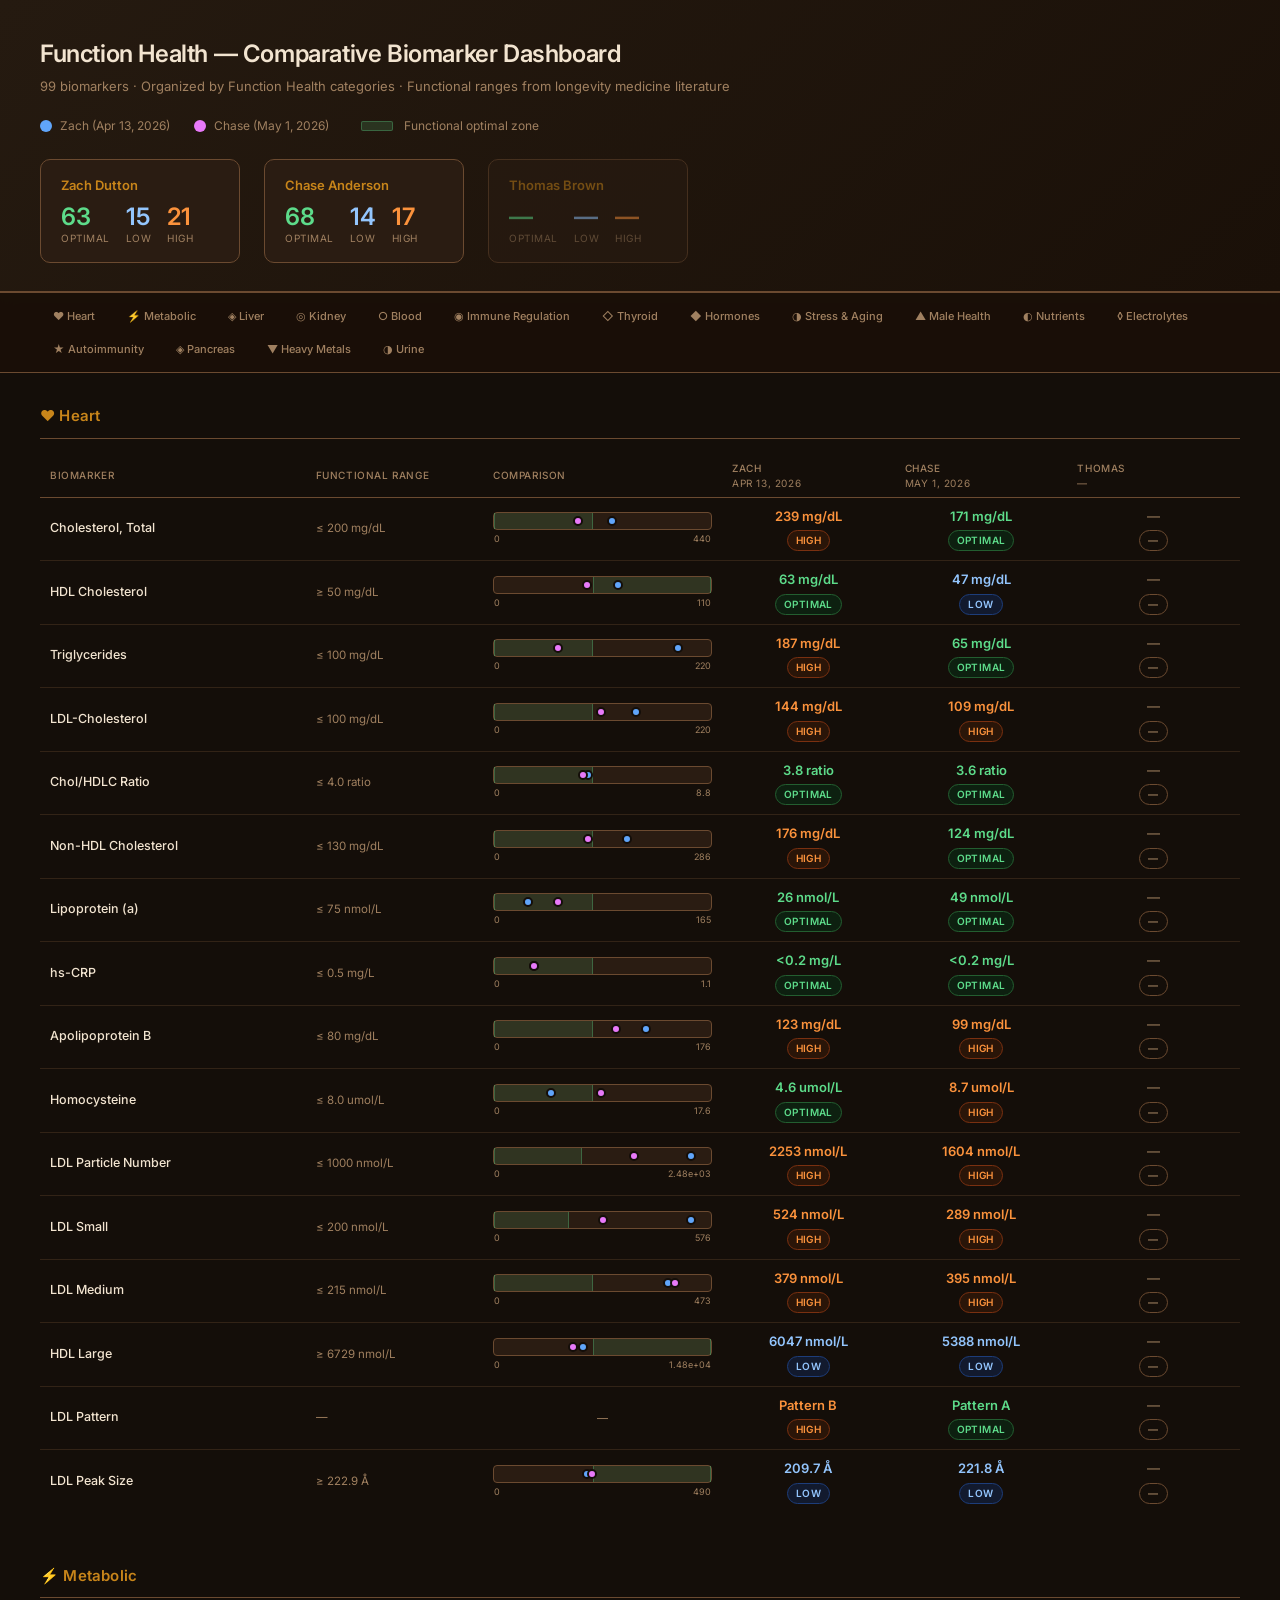
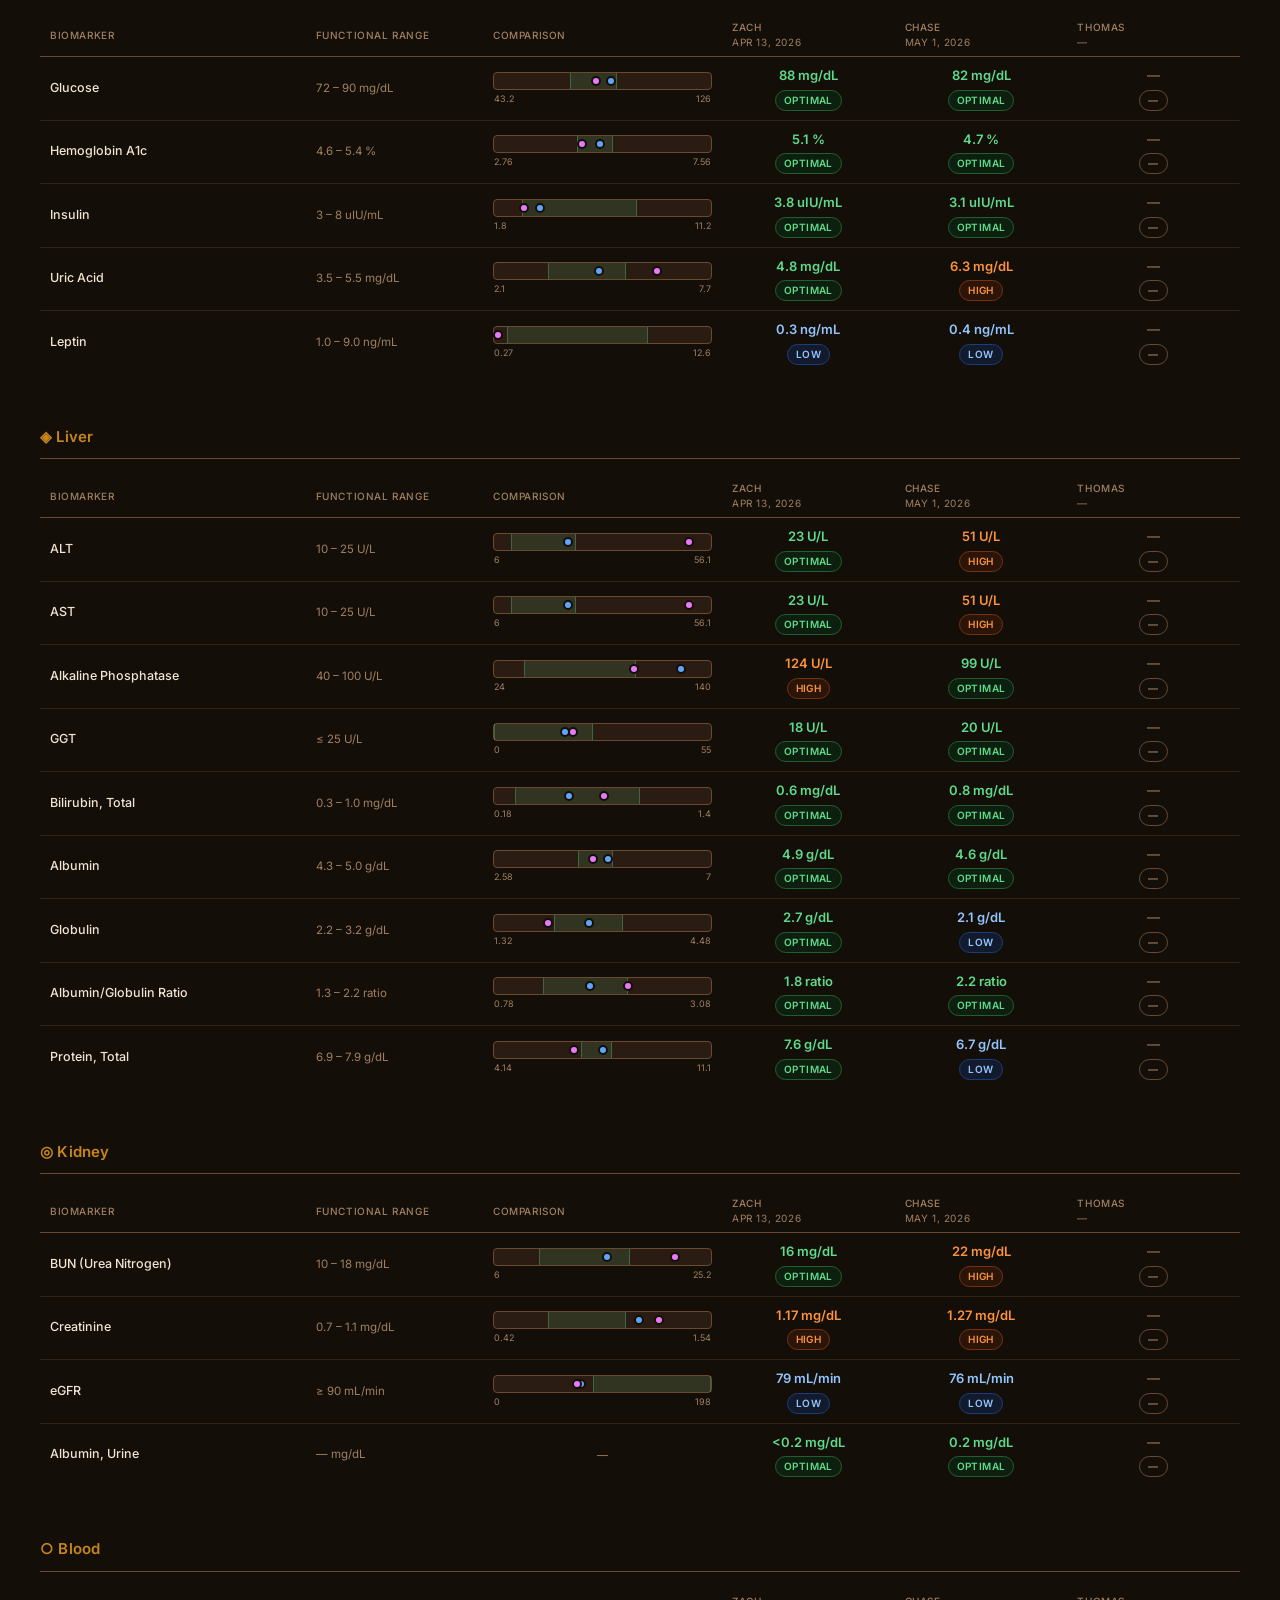
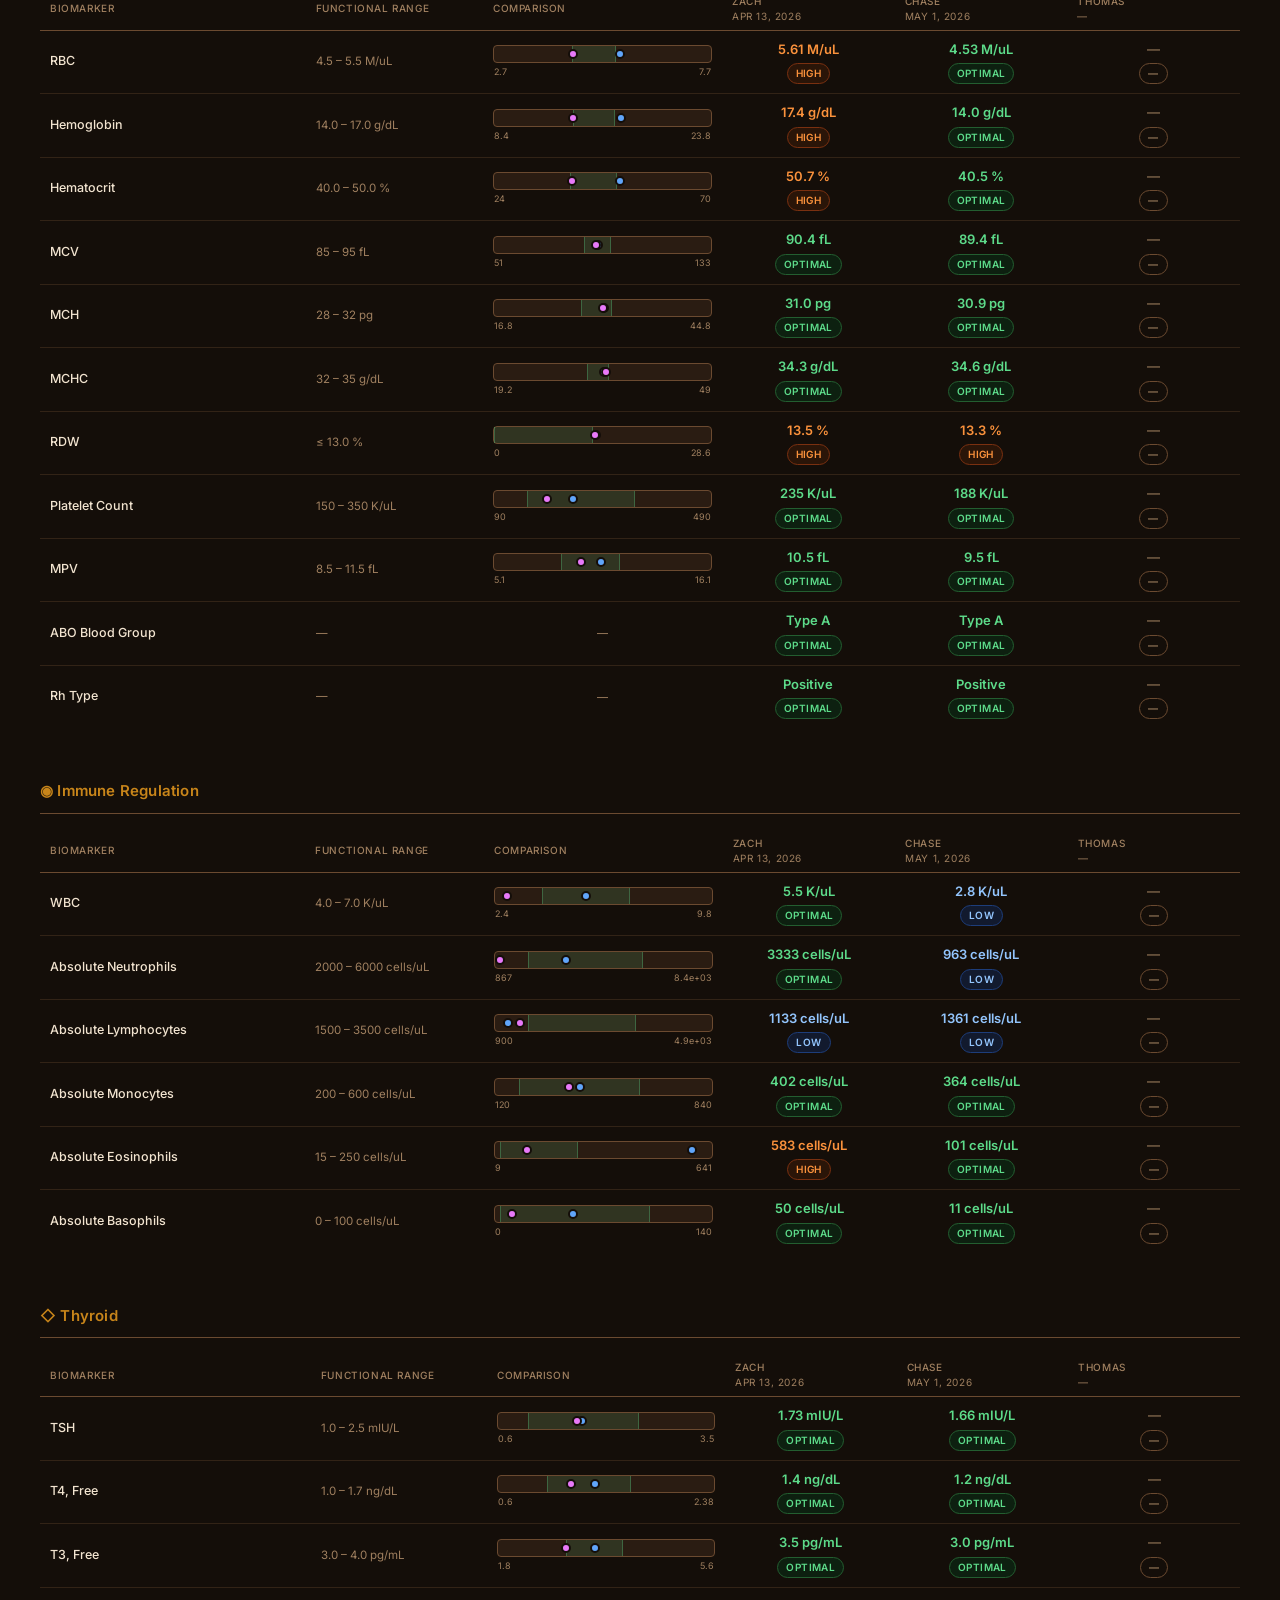
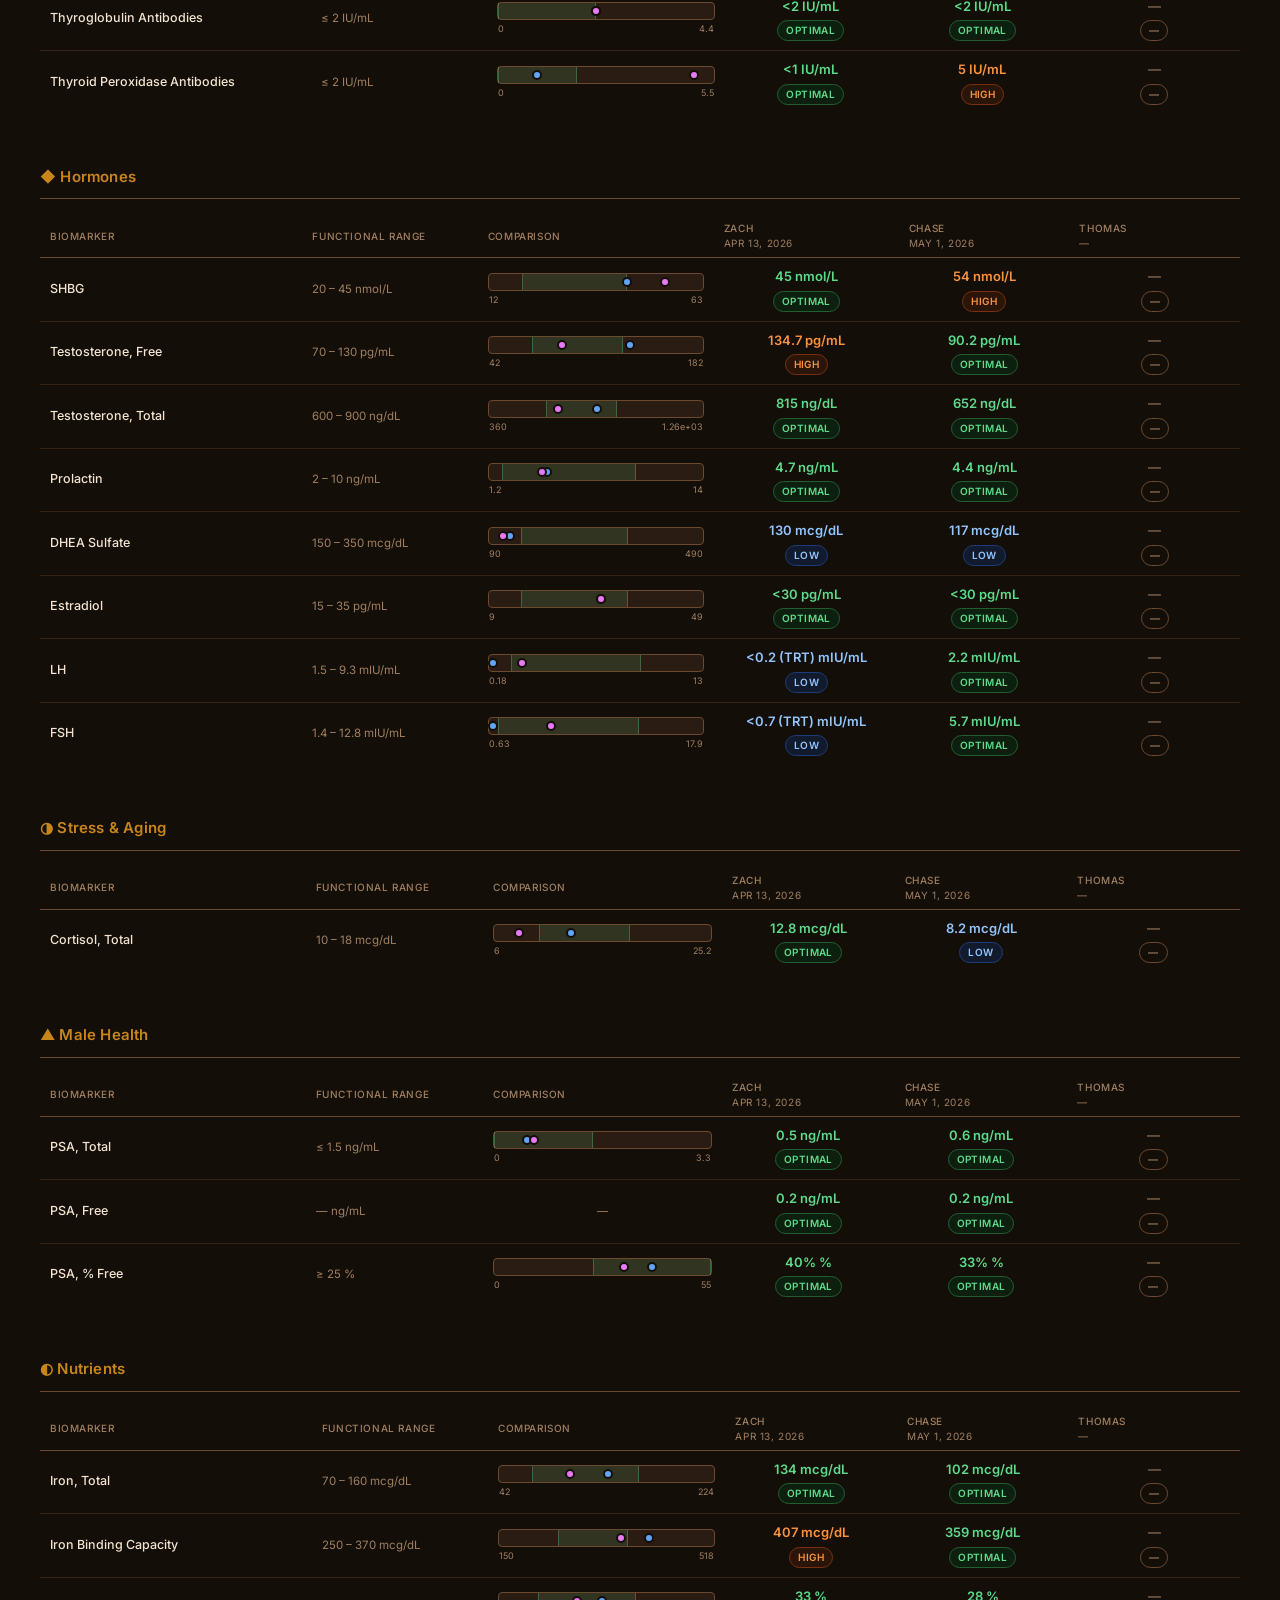
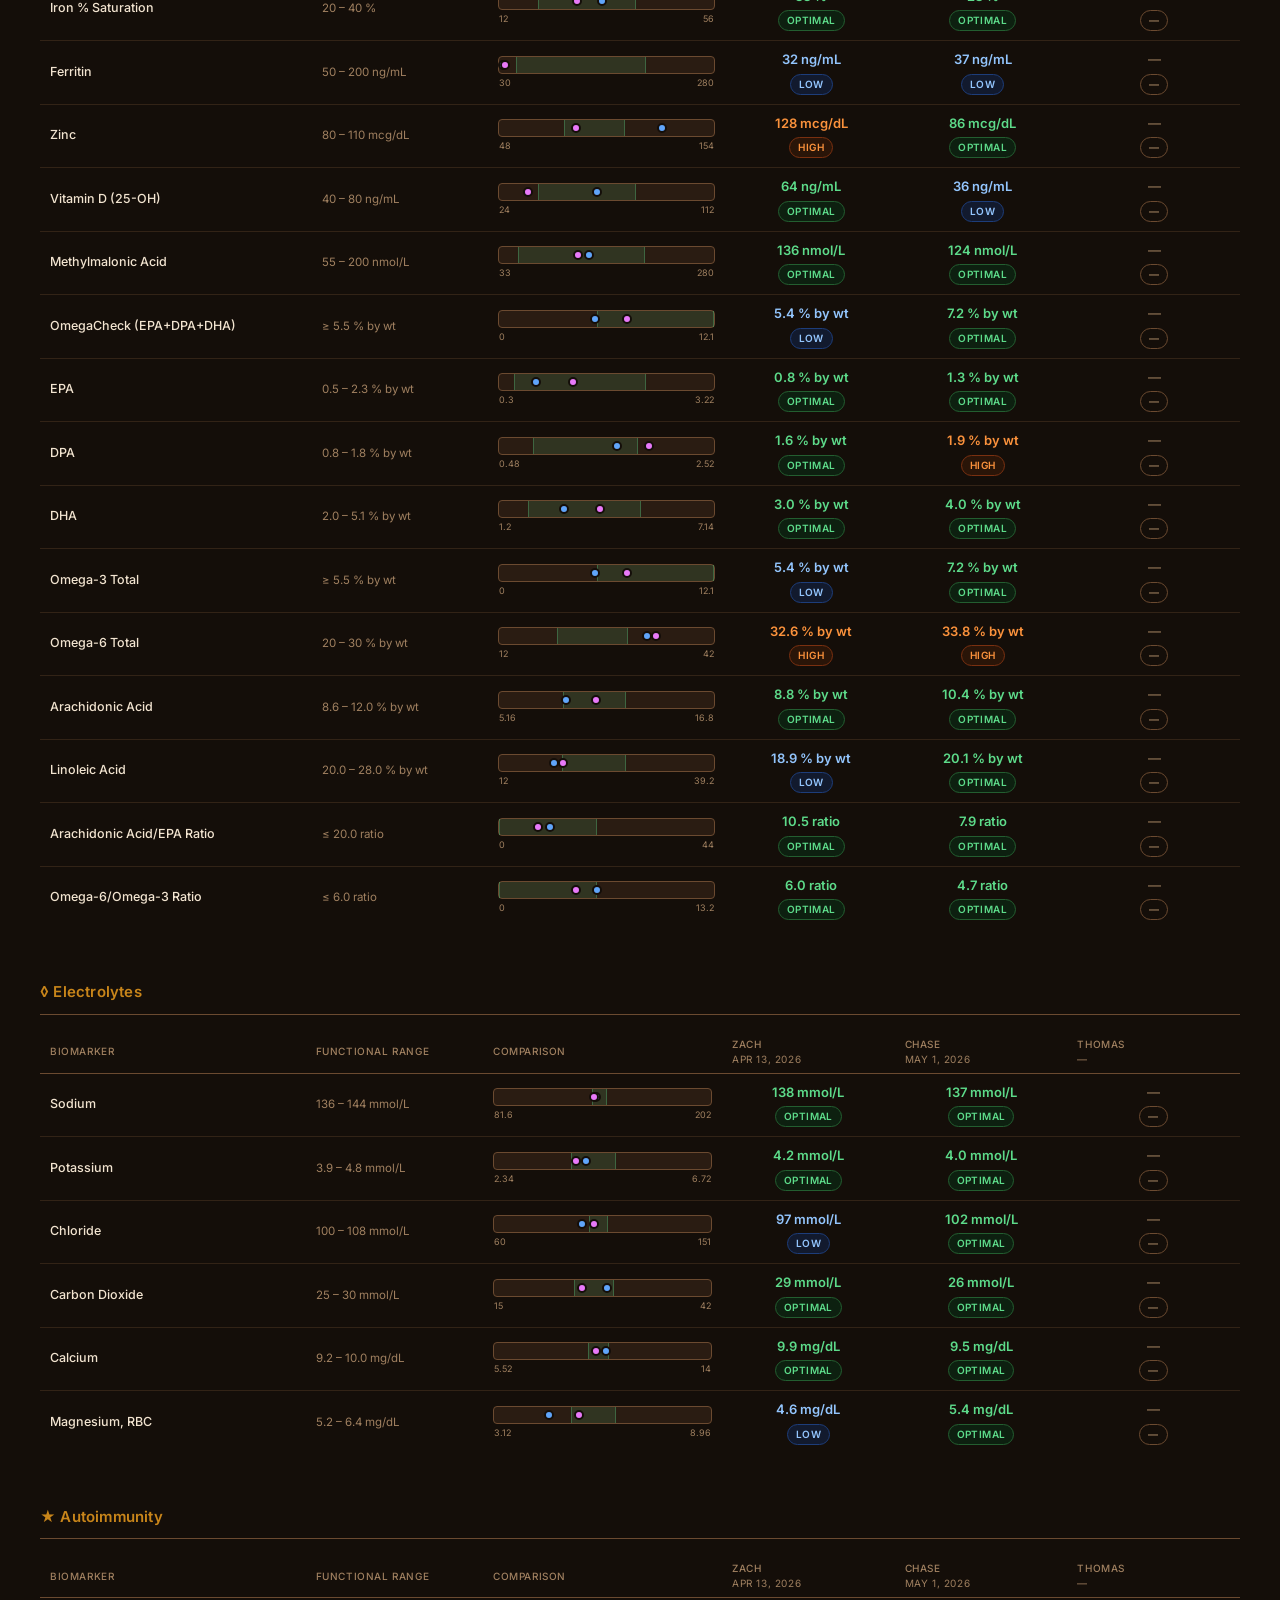
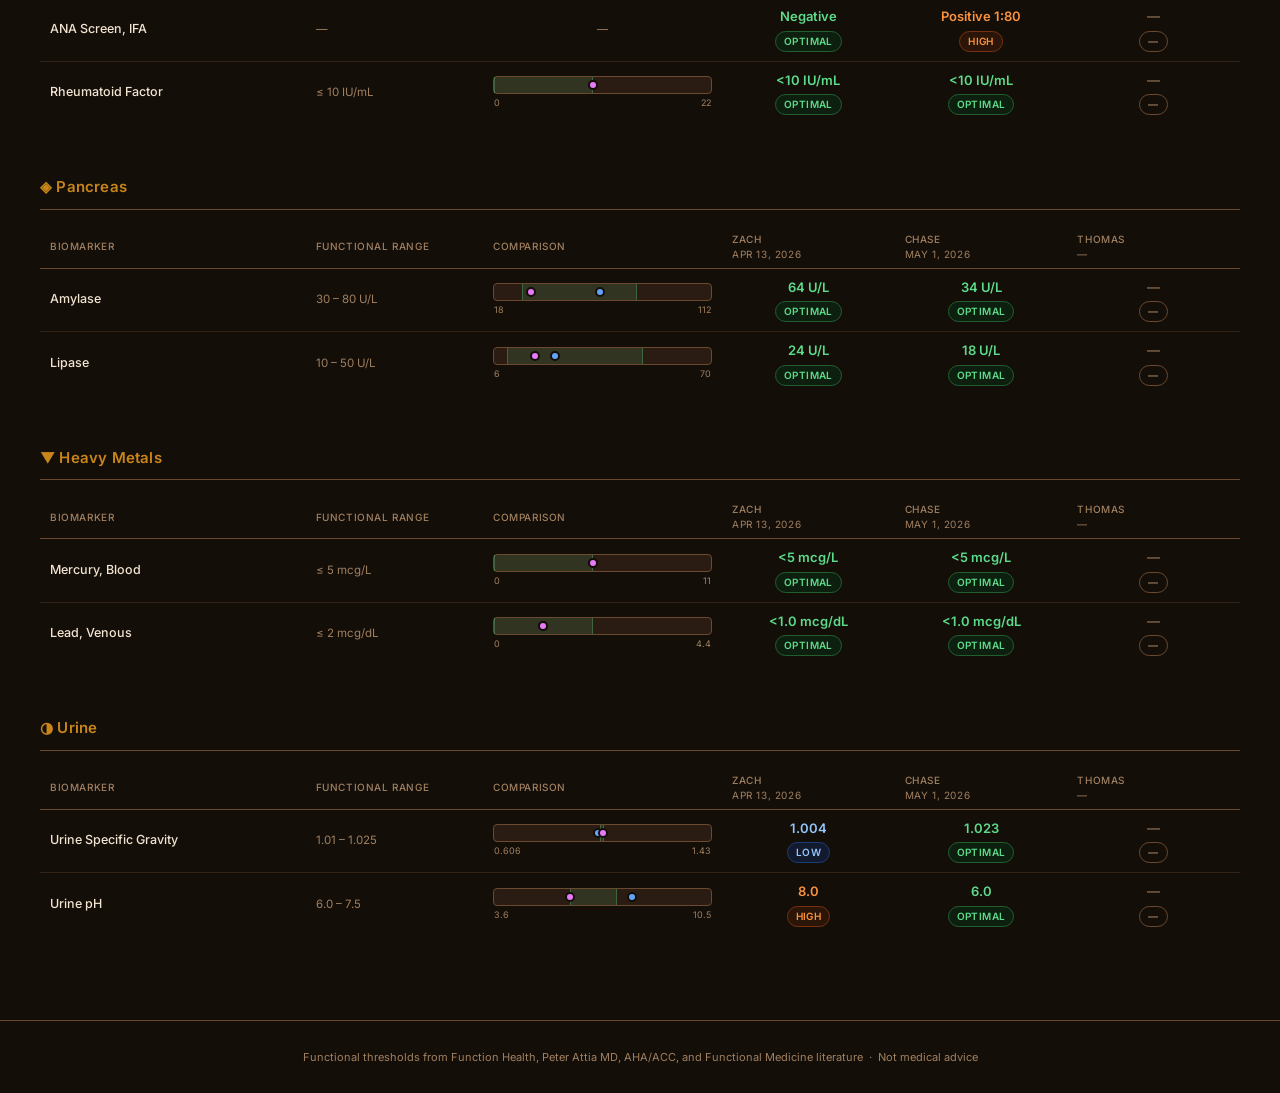
==== commit d925a2c5: "Fix dashboard dot colors to neutral identity markers (blue/fuchsia) Co-Authored-By: Claude Sonnet 4." ====
--- a/health-dashboard/index.html
+++ b/health-dashboard/index.html
@@ -21,8 +21,8 @@
       --low-bg: #121a2e; --low-text: #93c5fd; --low-border: #1d3d7a;
       --high-bg: #2a1508; --high-text: #fb923c; --high-border: #7a3010;
 
-      --zach-color:  #c8851a;
-      --chase-color: #5ddb8a;
+      --zach-color:  #60a5fa;
+      --chase-color: #e879f9;
     }
 
     body { font-family: 'Inter', sans-serif; background: var(--bg); color: var(--text); font-size: 13px; line-height: 1.5; }
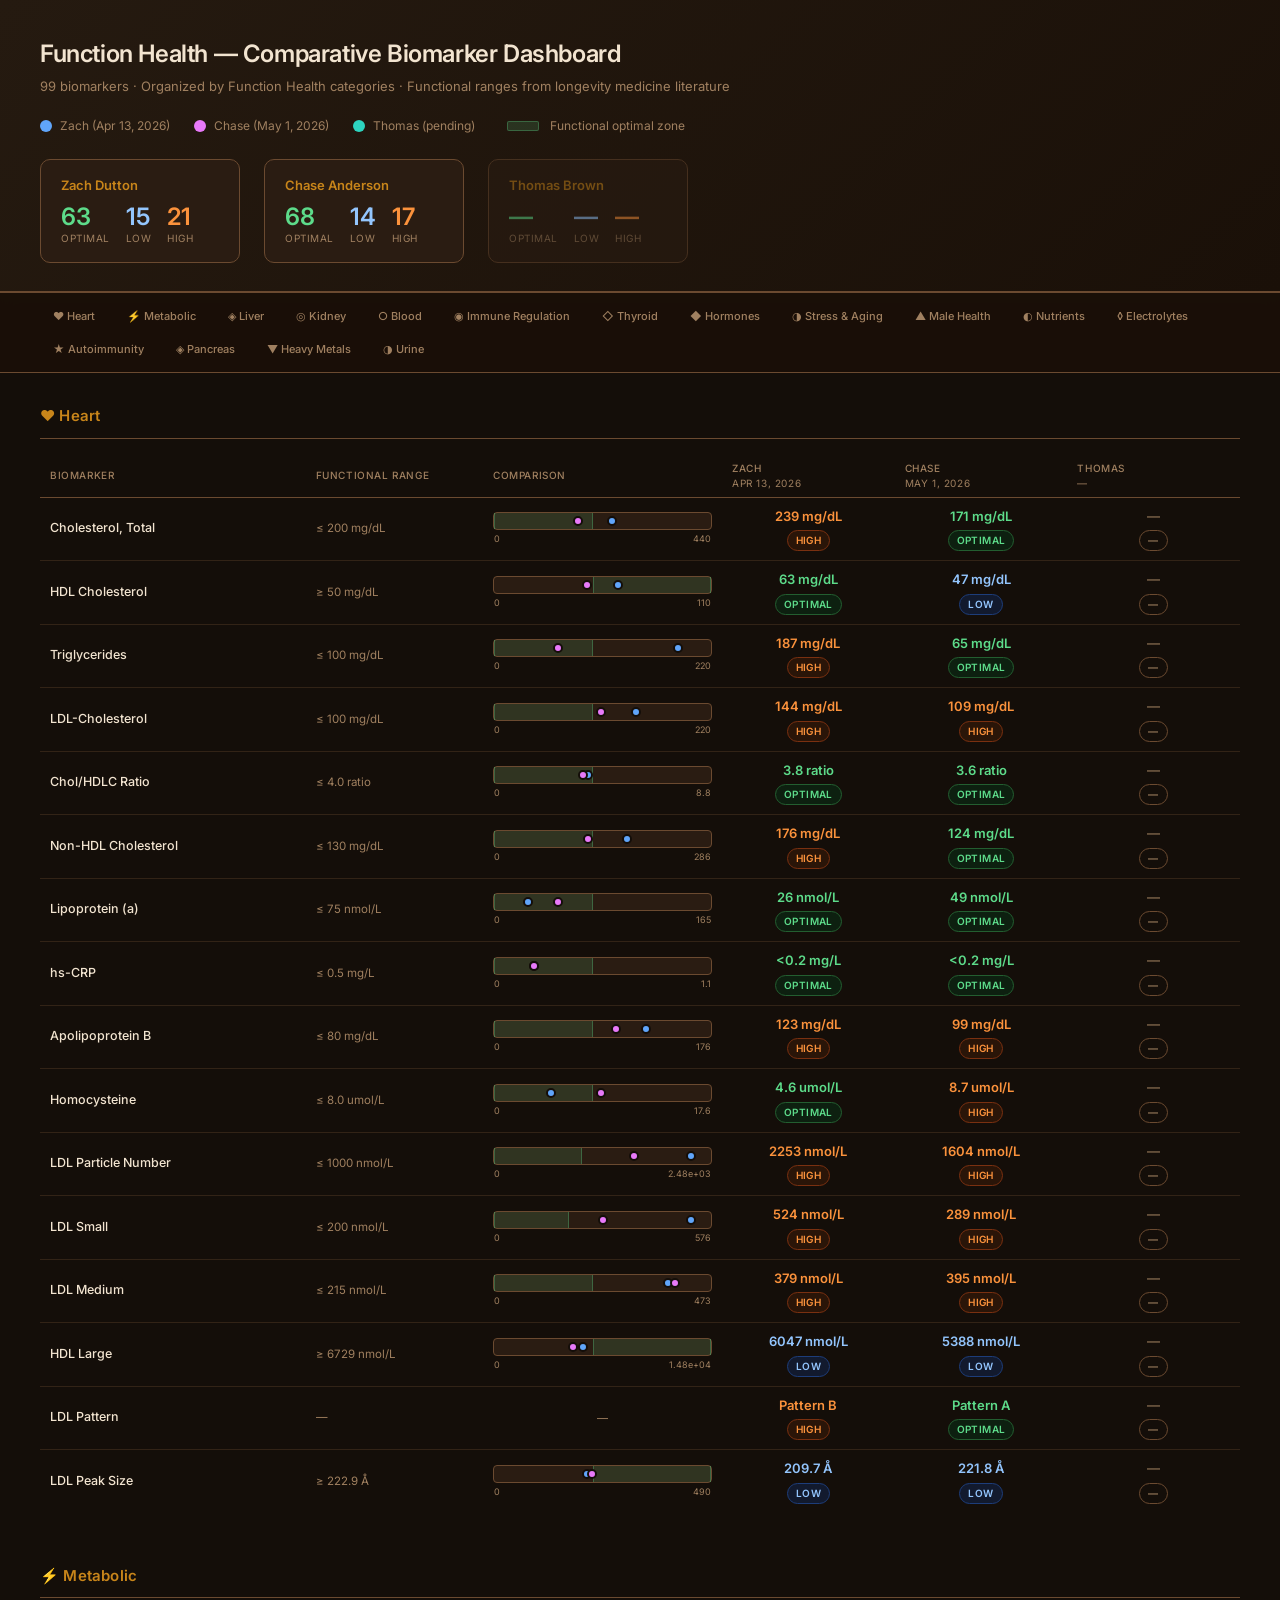
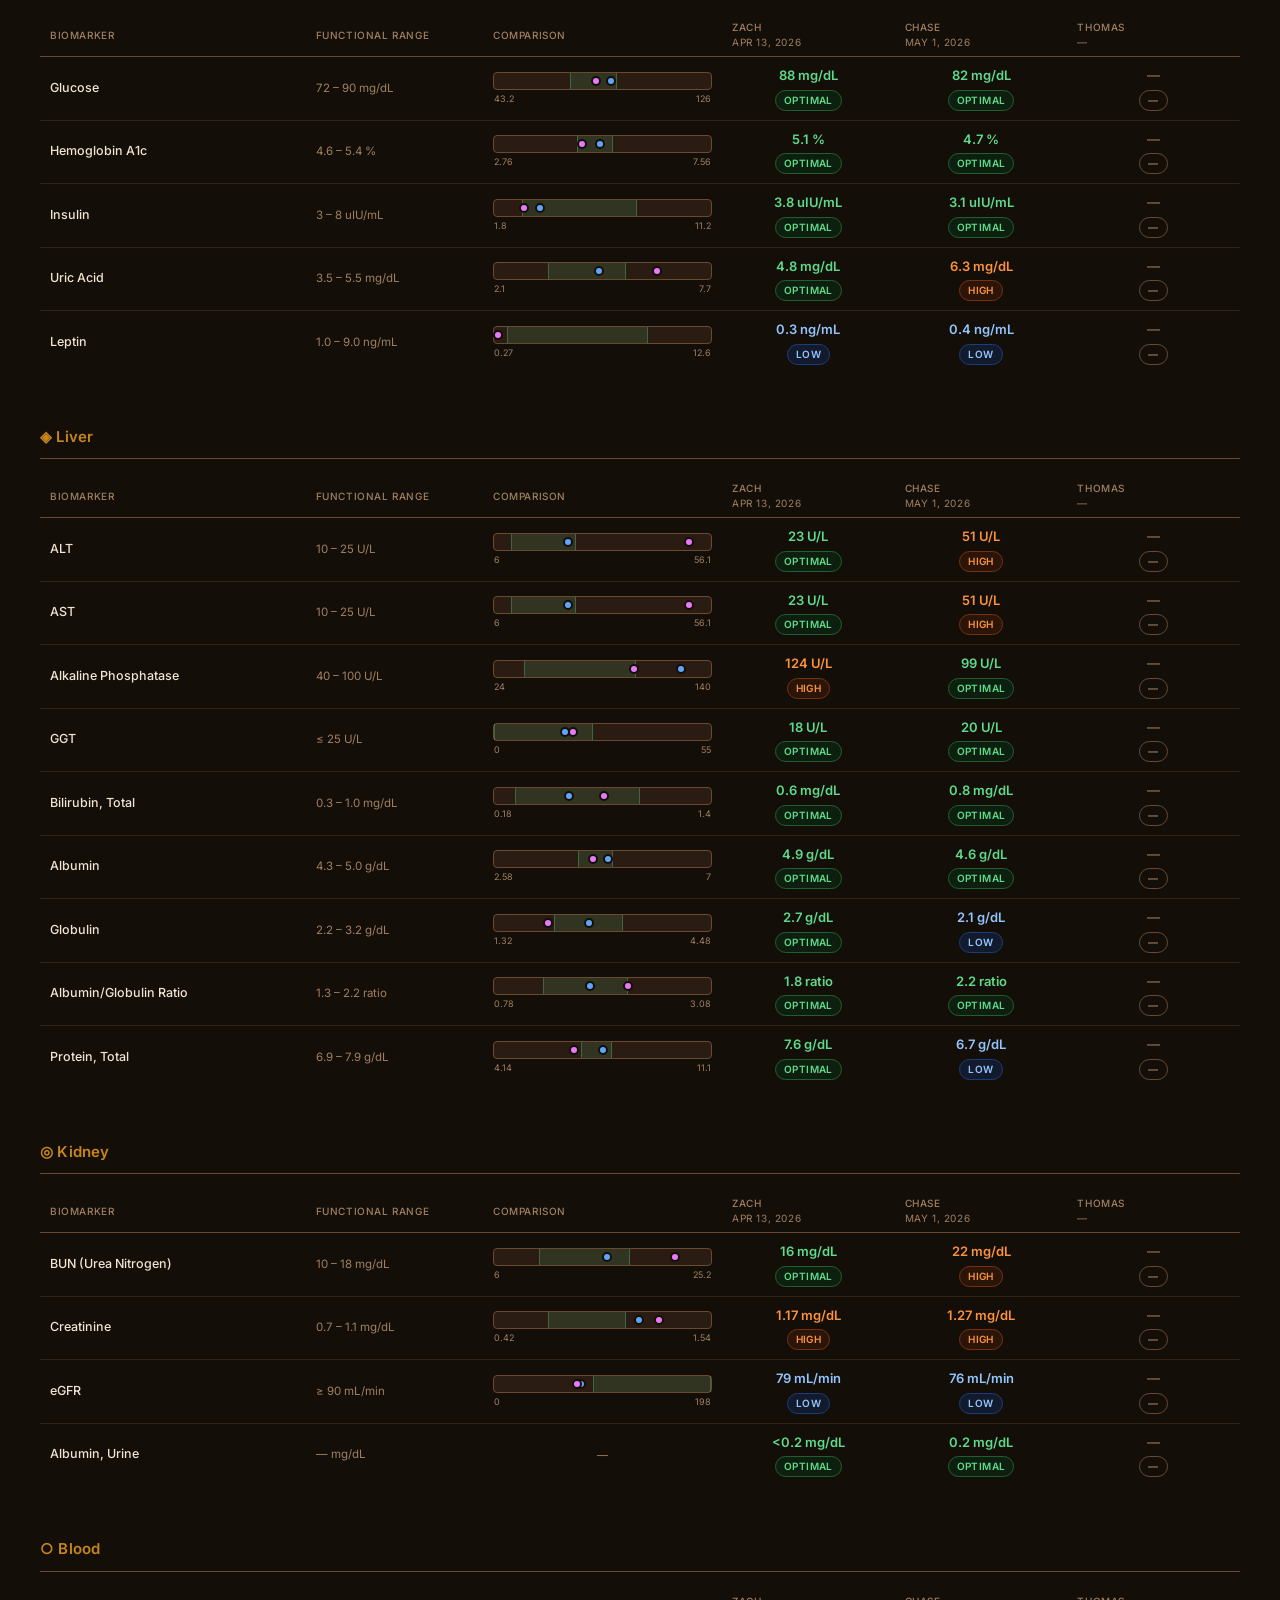
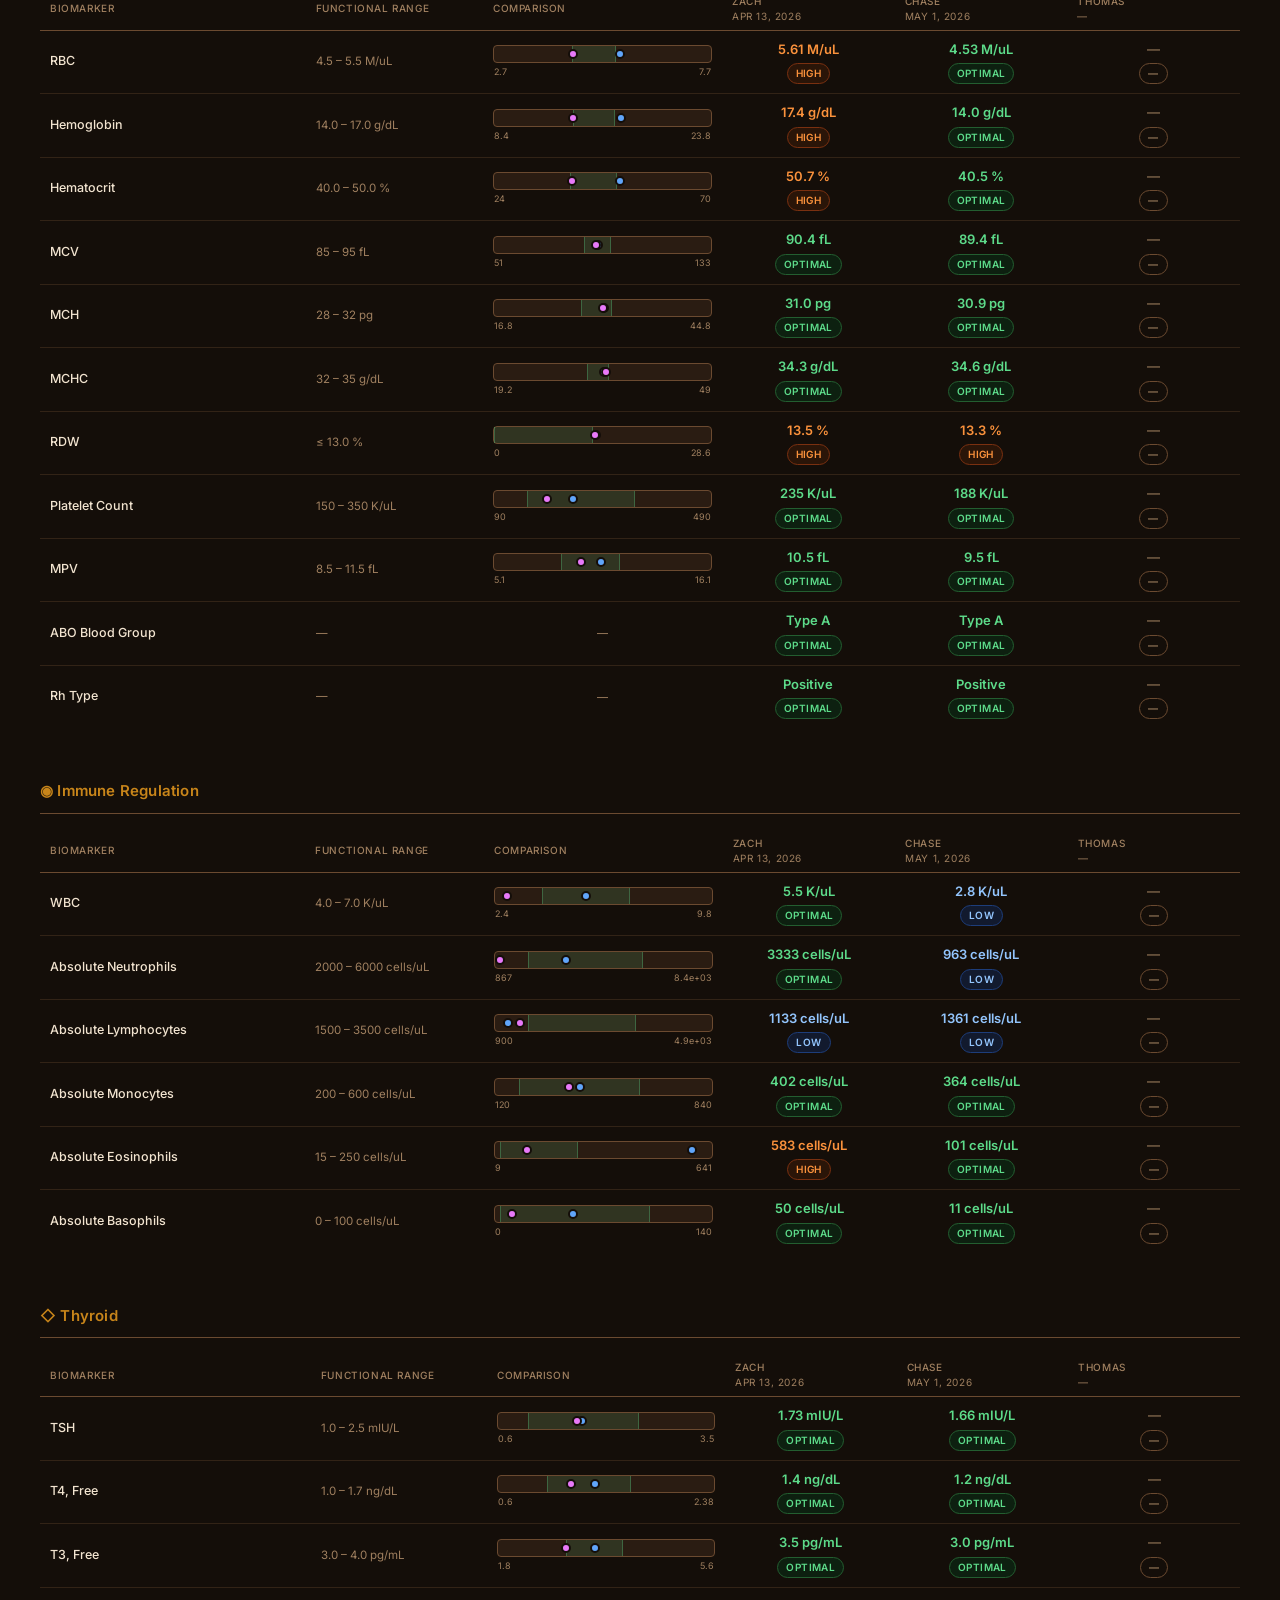
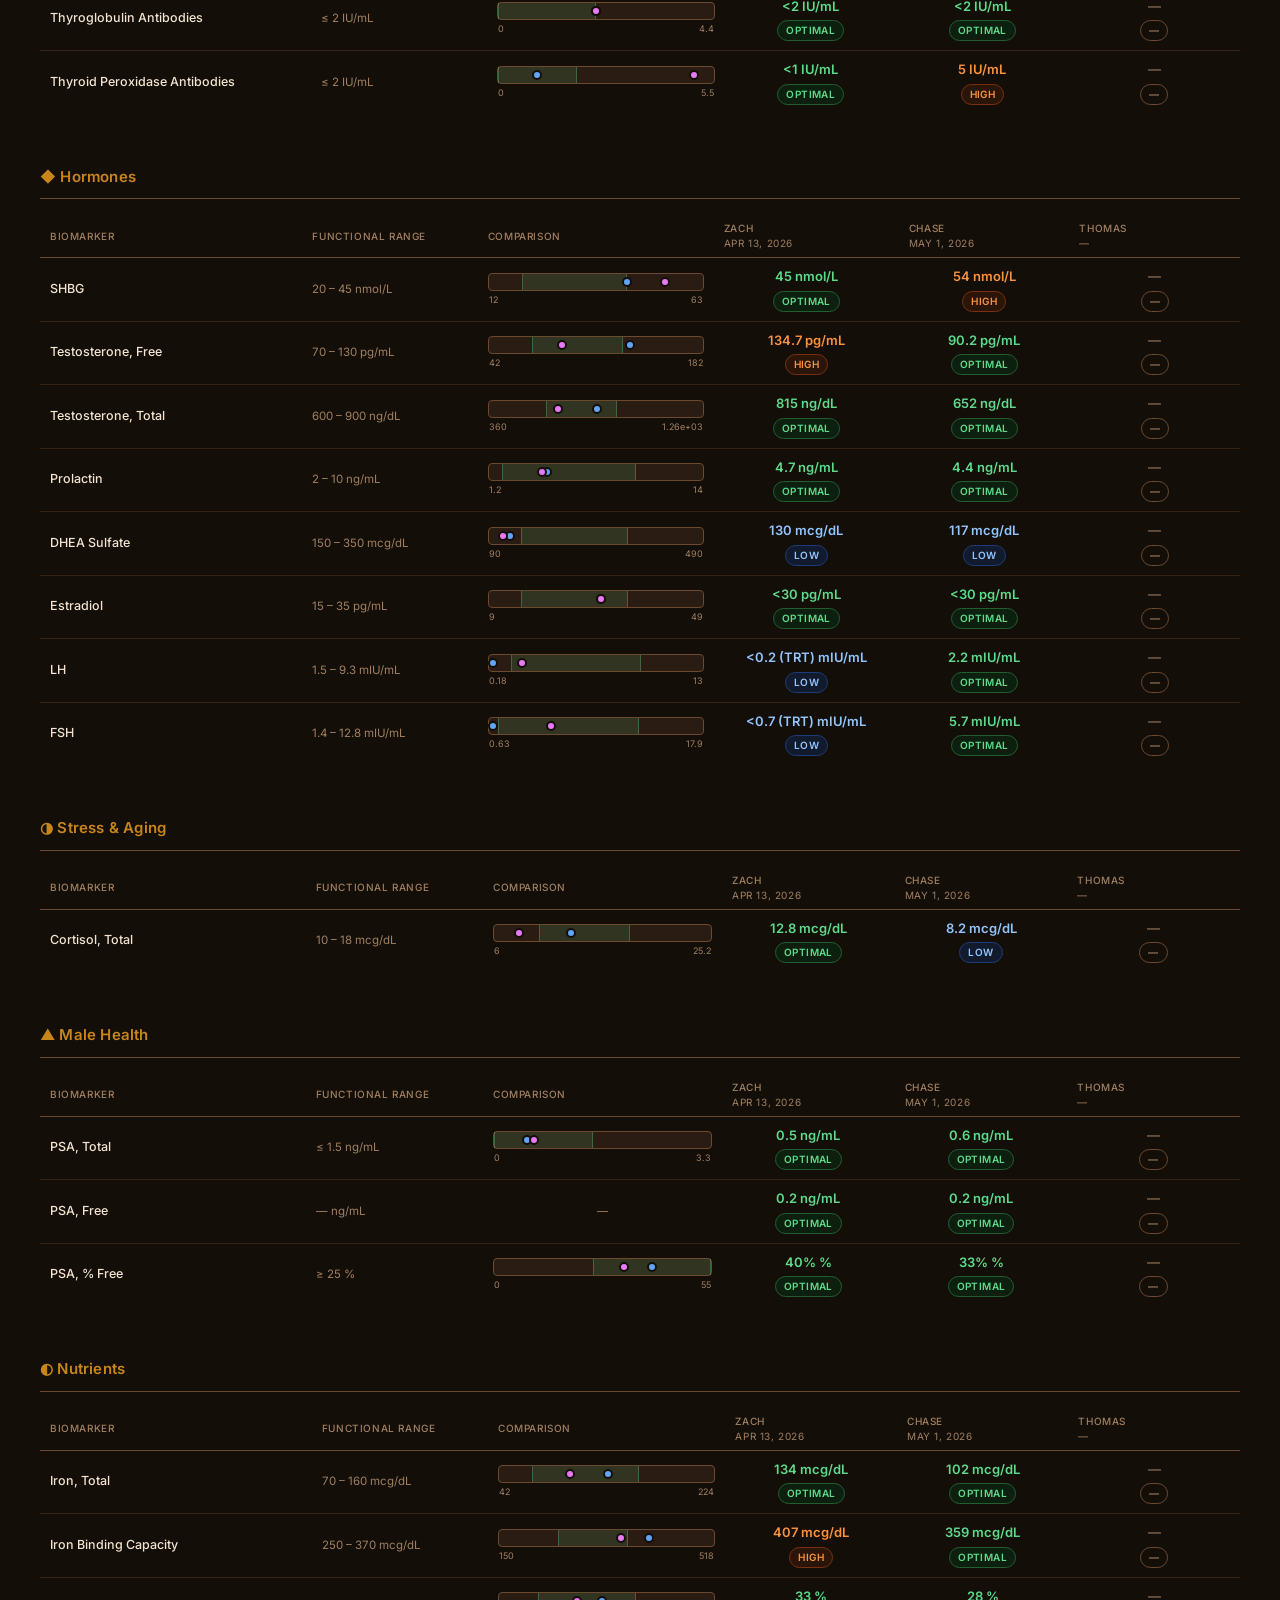
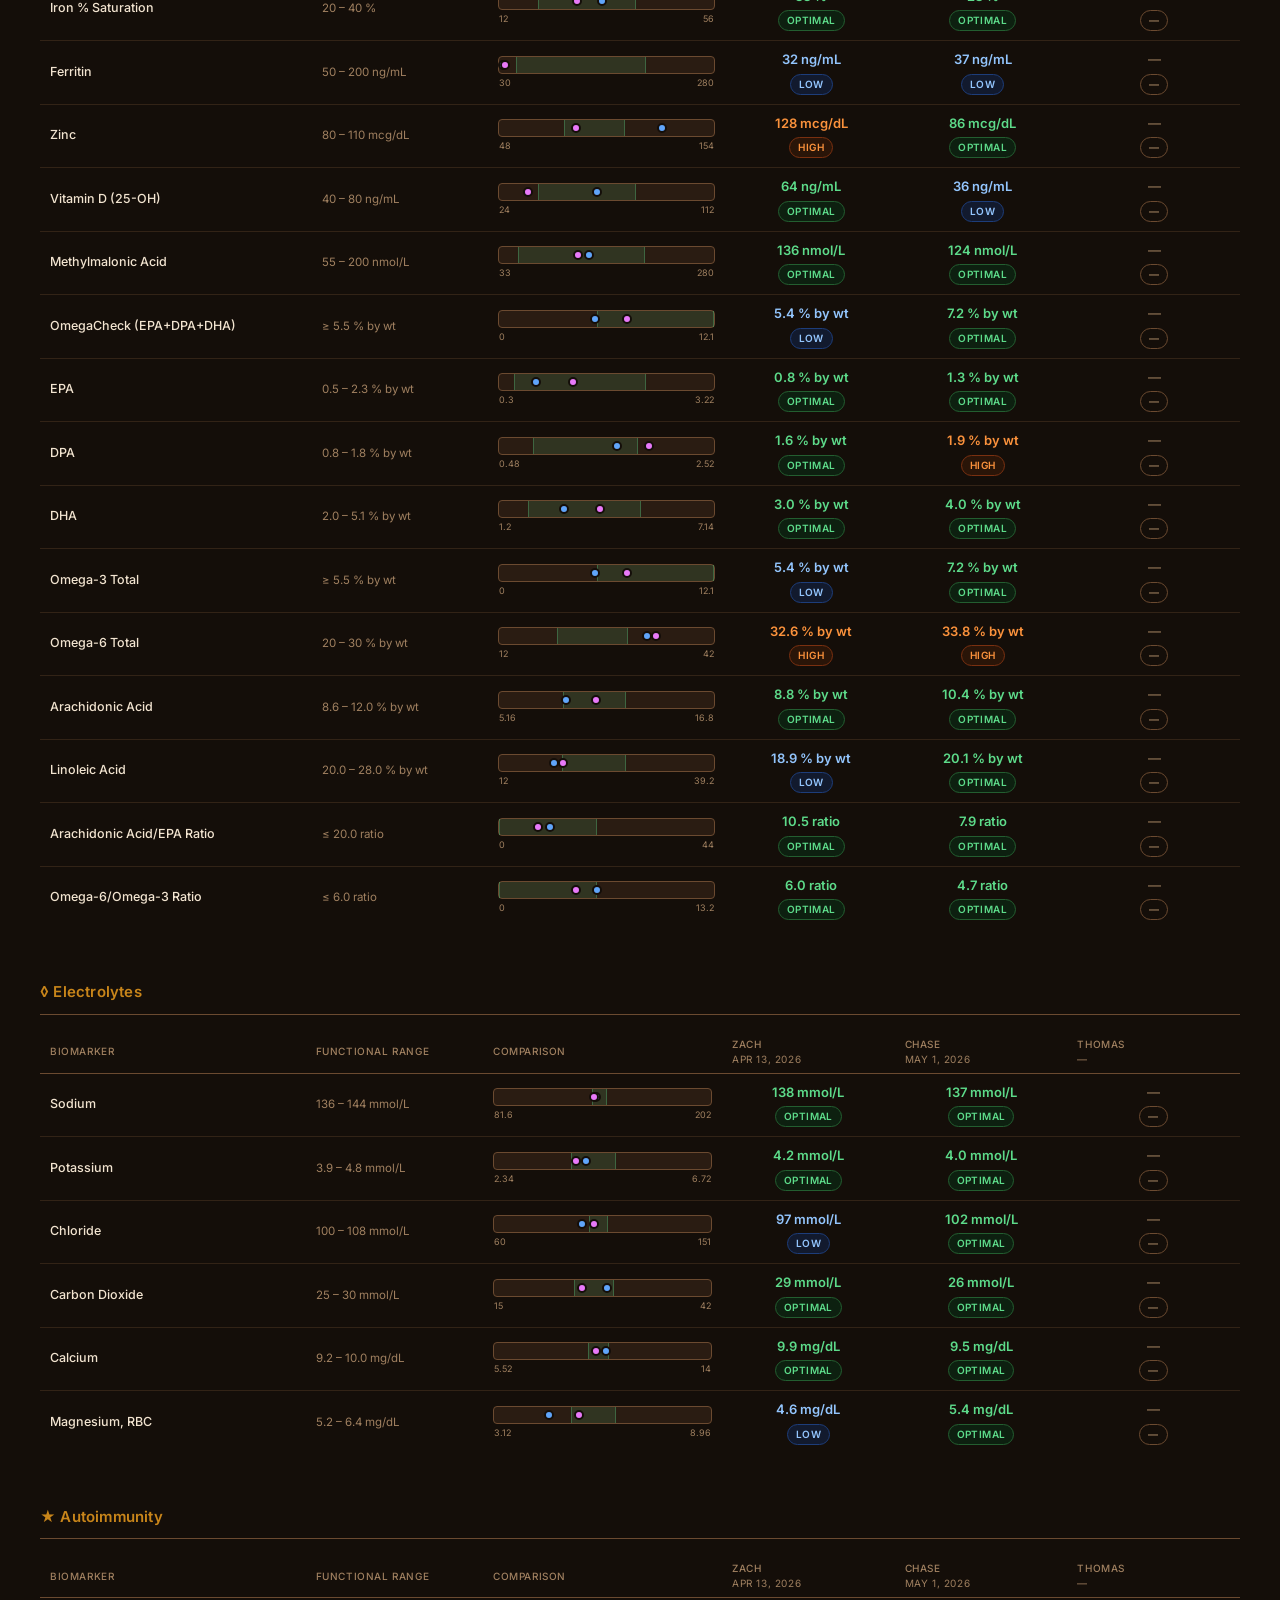
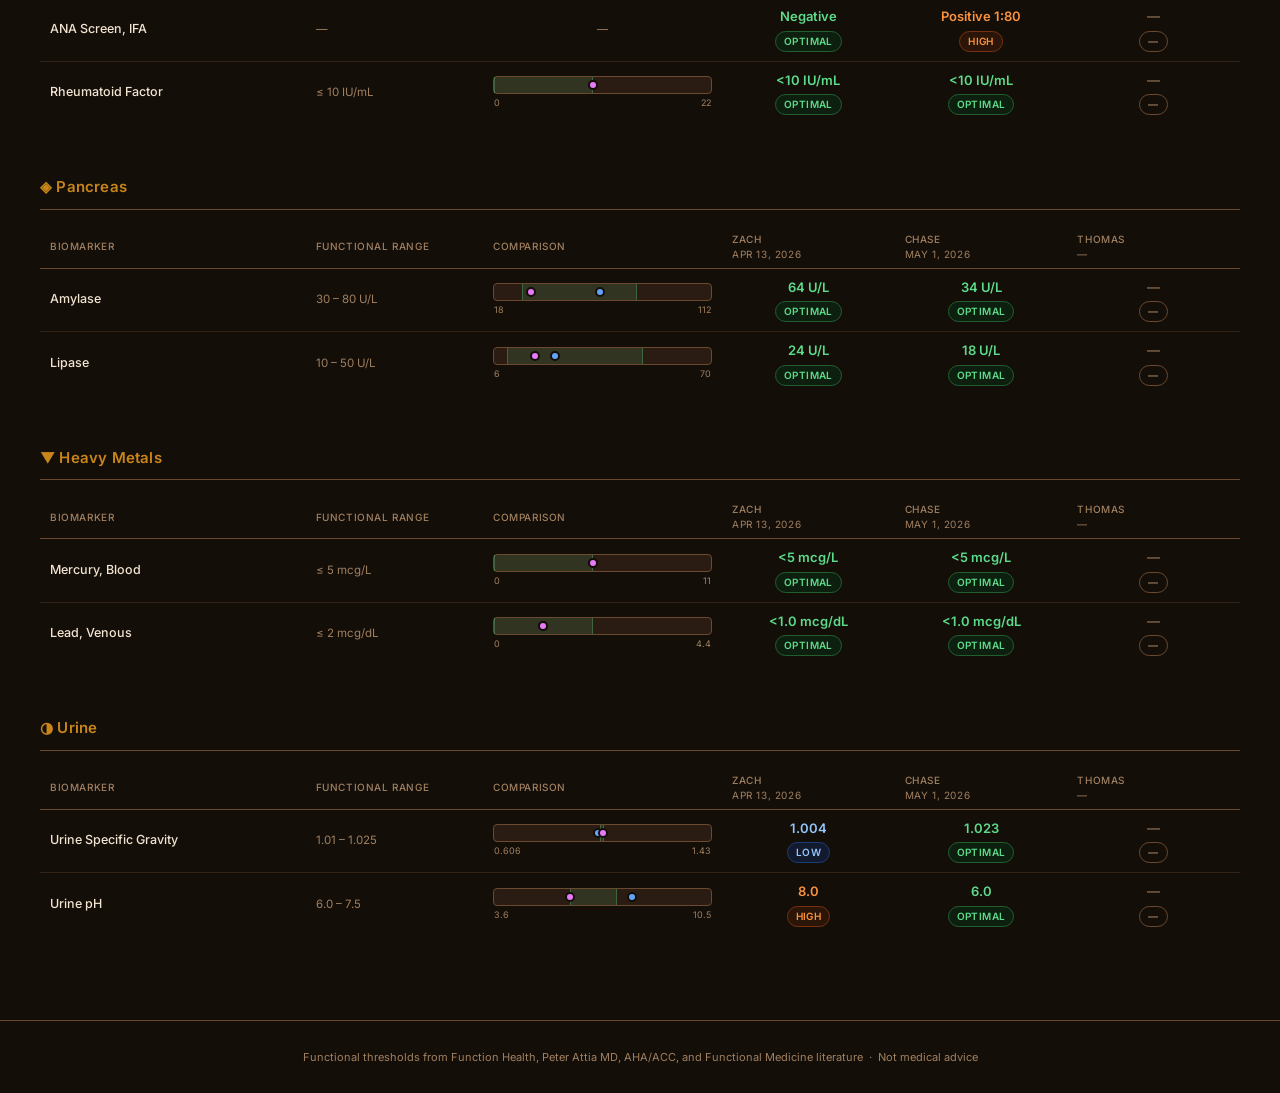
==== commit efb7fdfe: "Add Thomas identity color (teal) to dashboard legend Co-Authored-By: Claude Sonnet 4.6 <noreply@anth" ====
--- a/health-dashboard/index.html
+++ b/health-dashboard/index.html
@@ -21,8 +21,9 @@
       --low-bg: #121a2e; --low-text: #93c5fd; --low-border: #1d3d7a;
       --high-bg: #2a1508; --high-text: #fb923c; --high-border: #7a3010;
 
-      --zach-color:  #60a5fa;
-      --chase-color: #e879f9;
+      --zach-color:   #60a5fa;
+      --chase-color:  #e879f9;
+      --thomas-color: #2dd4bf;
     }
 
     body { font-family: 'Inter', sans-serif; background: var(--bg); color: var(--text); font-size: 13px; line-height: 1.5; }
@@ -41,8 +42,9 @@
     .legend { display: flex; gap: 24px; margin-top: 20px; flex-wrap: wrap; }
     .legend-item { display: flex; align-items: center; gap: 8px; font-size: 12px; color: var(--muted); }
     .dot-legend { width: 12px; height: 12px; border-radius: 50%; }
-    .dot-legend.zach  { background: var(--zach-color); }
-    .dot-legend.chase { background: var(--chase-color); }
+    .dot-legend.zach   { background: var(--zach-color); }
+    .dot-legend.chase  { background: var(--chase-color); }
+    .dot-legend.thomas { background: var(--thomas-color); }
 
     /* ── Summary cards ── */
     .summary-row { display: flex; gap: 24px; margin-top: 24px; flex-wrap: wrap; }
@@ -222,6 +224,7 @@
   <div class="legend">
     <div class="legend-item"><div class="dot-legend zach"></div> Zach (Apr 13, 2026)</div>
     <div class="legend-item"><div class="dot-legend chase"></div> Chase (May 1, 2026)</div>
+    <div class="legend-item"><div class="dot-legend thomas"></div> Thomas (pending)</div>
     <div class="legend-item" style="margin-left:8px">
       <span style="display:inline-block;width:32px;height:10px;background:rgba(93,219,138,0.15);border:1px solid rgba(93,219,138,0.3);border-radius:2px"></span>
       &nbsp;Functional optimal zone
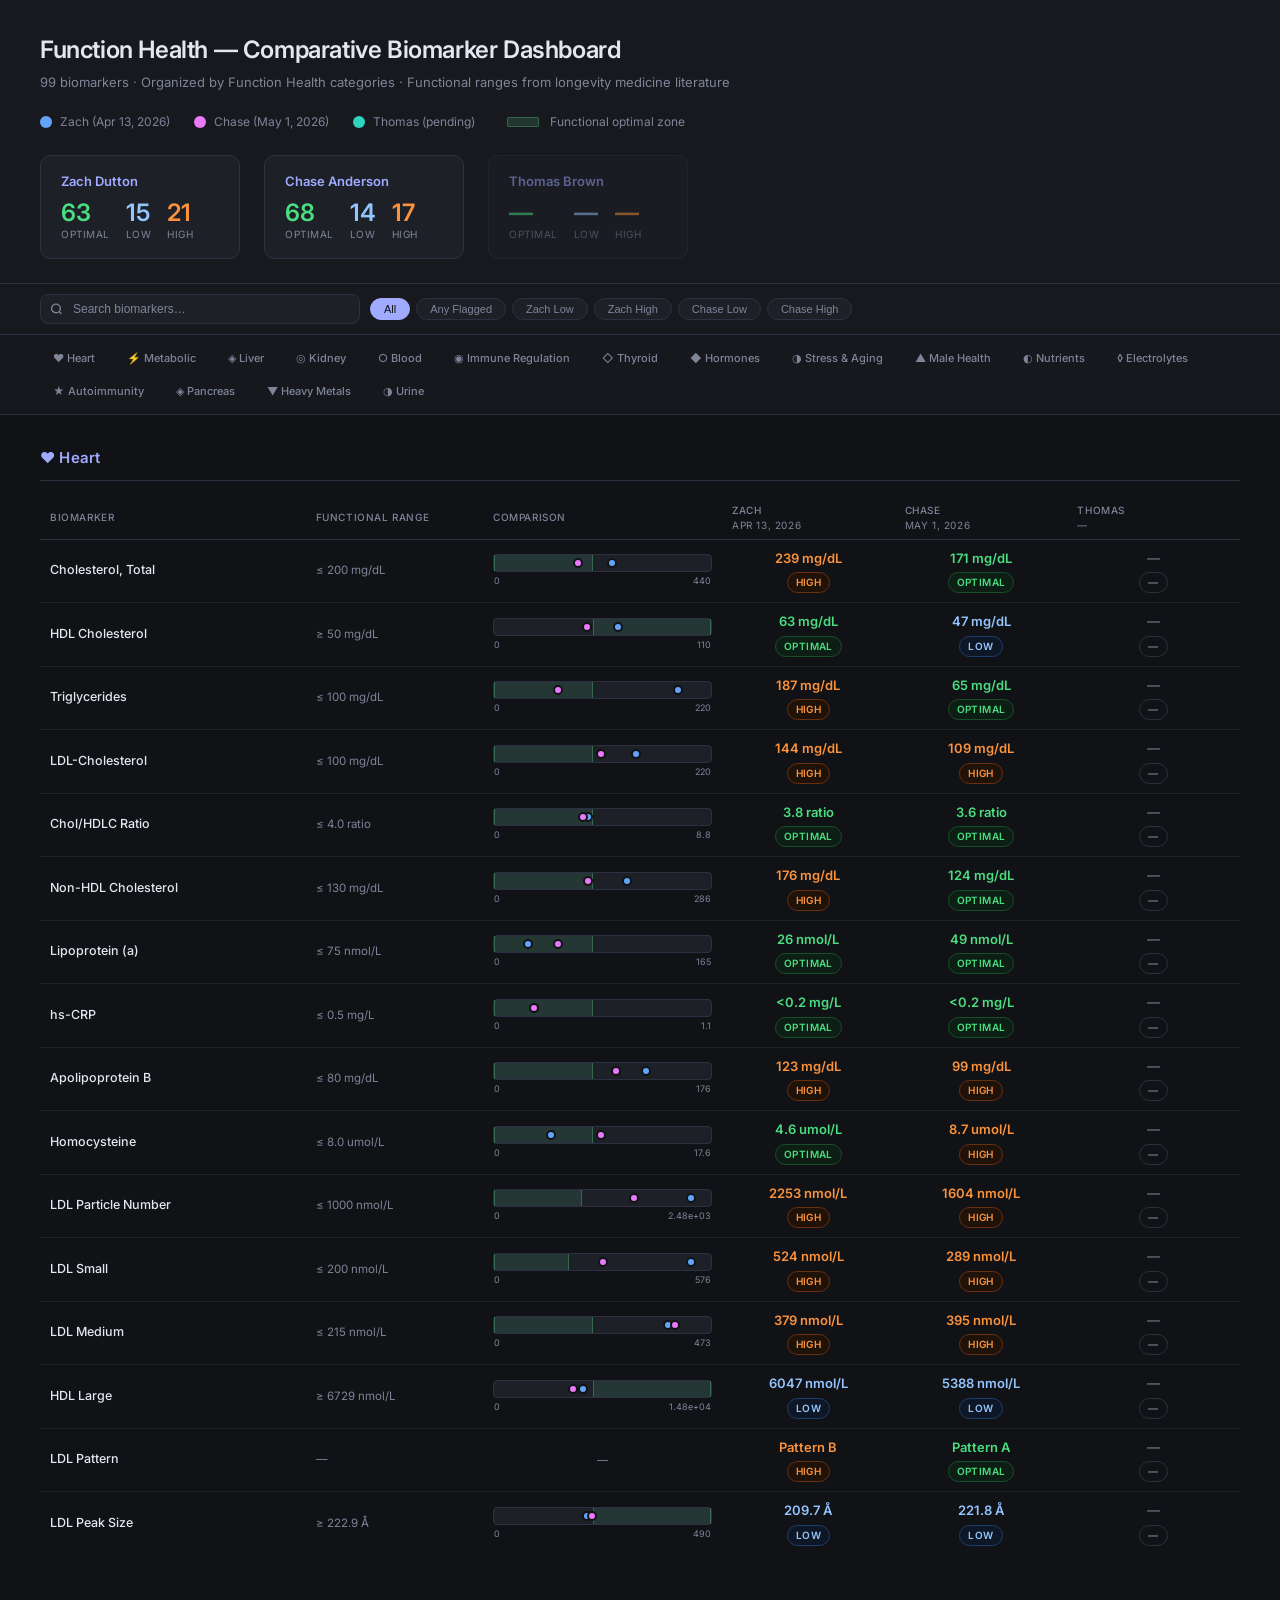
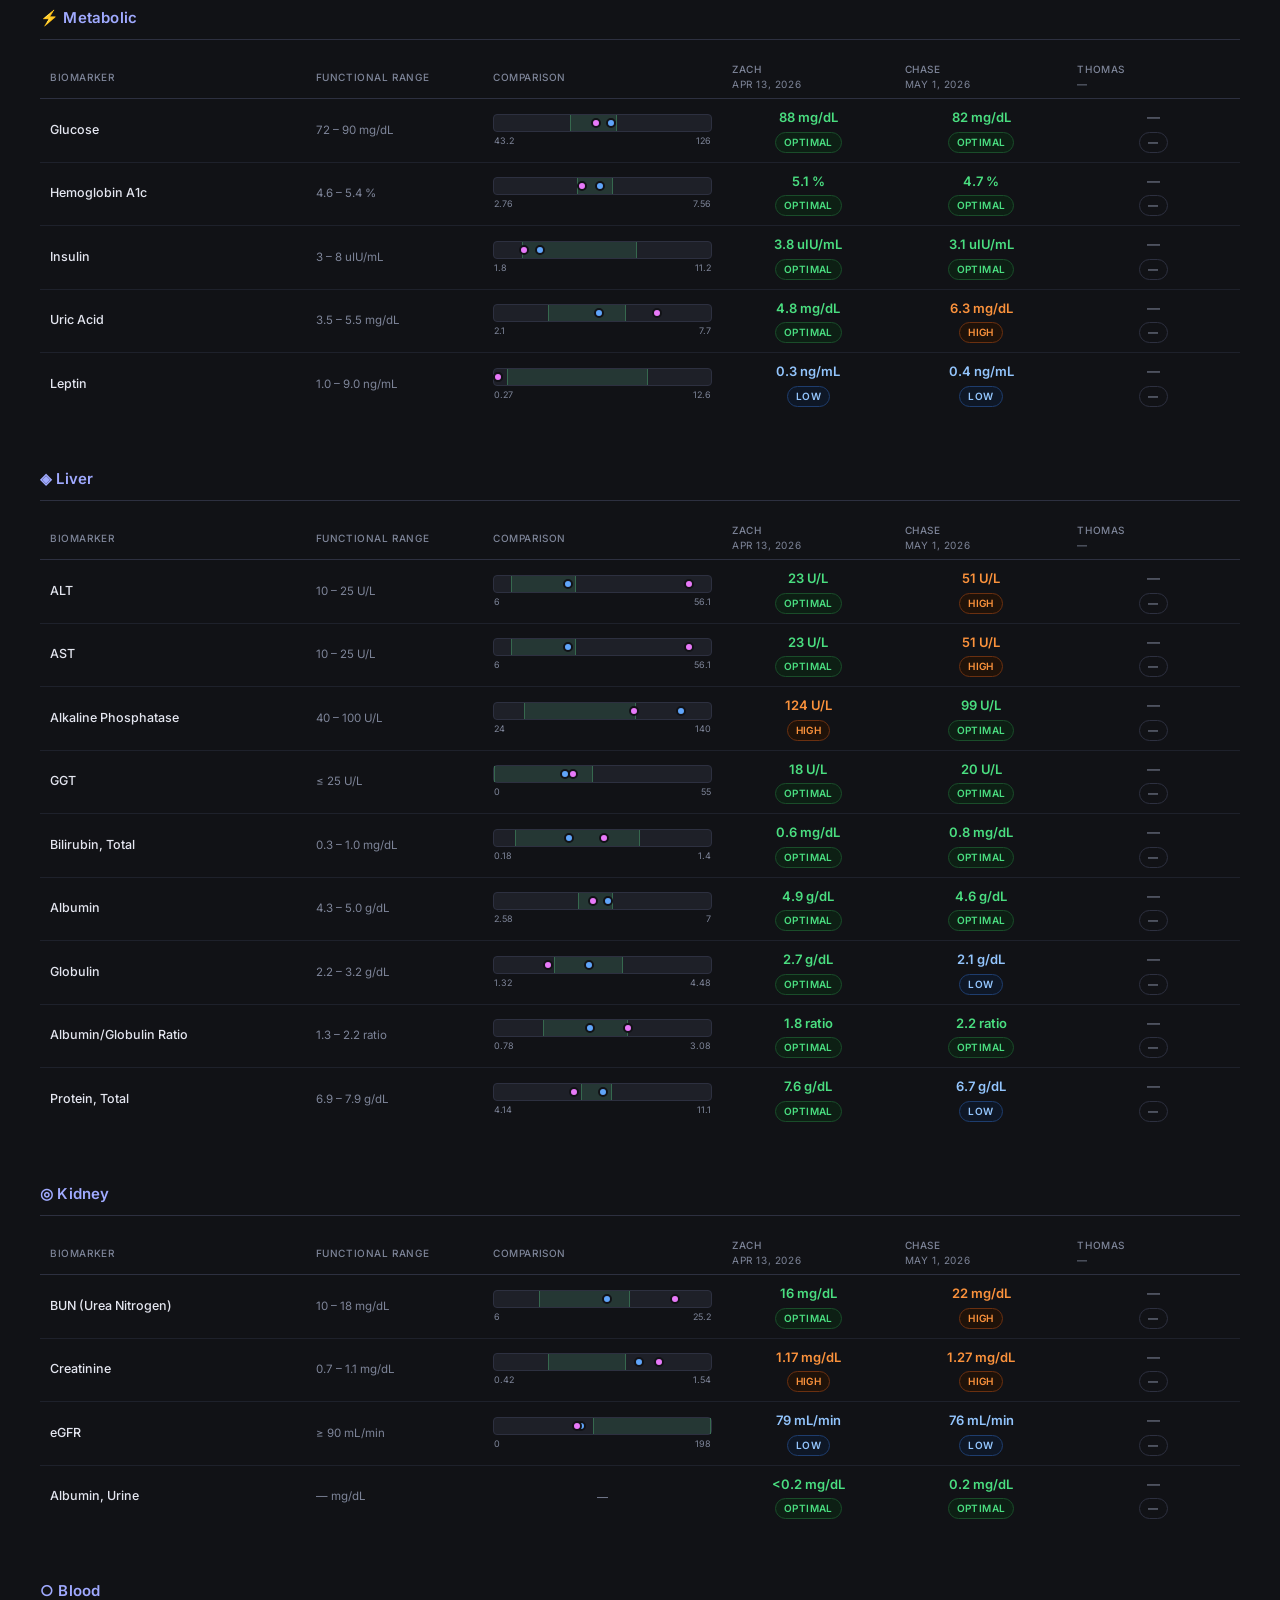
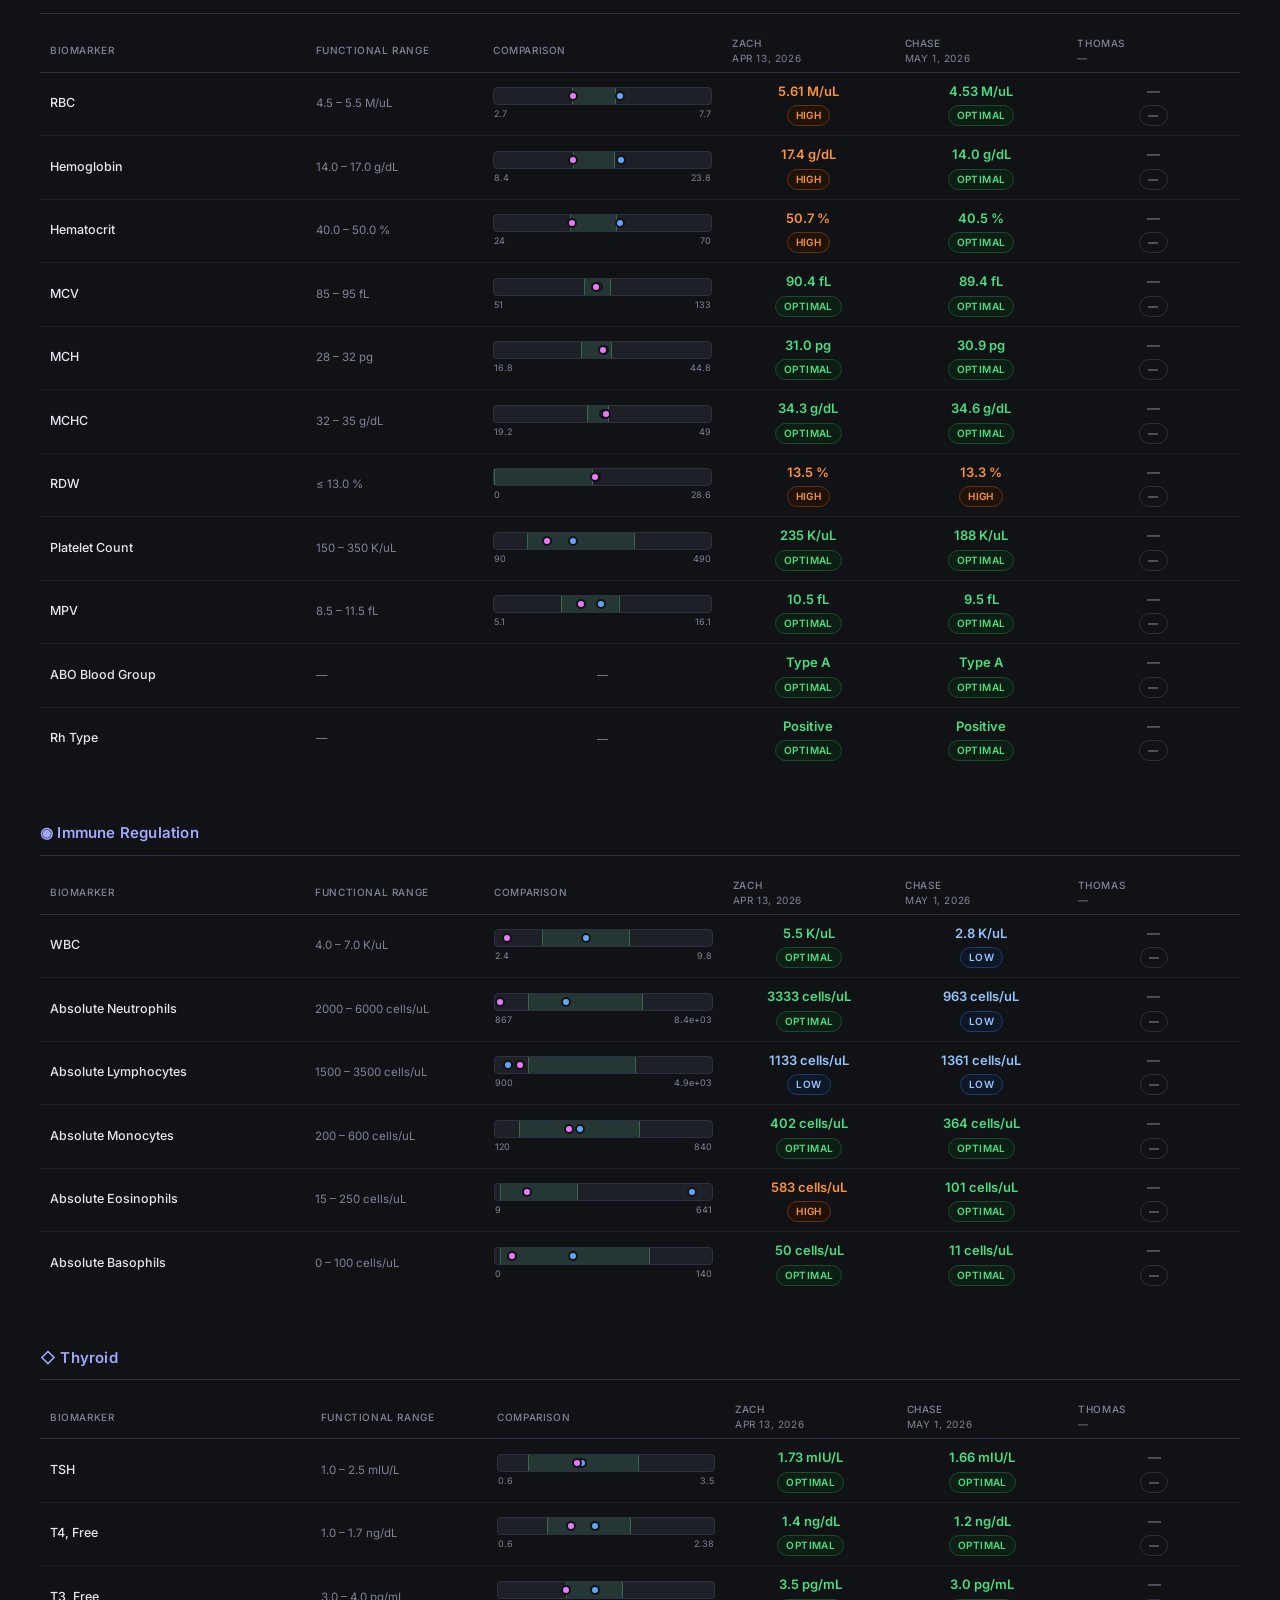
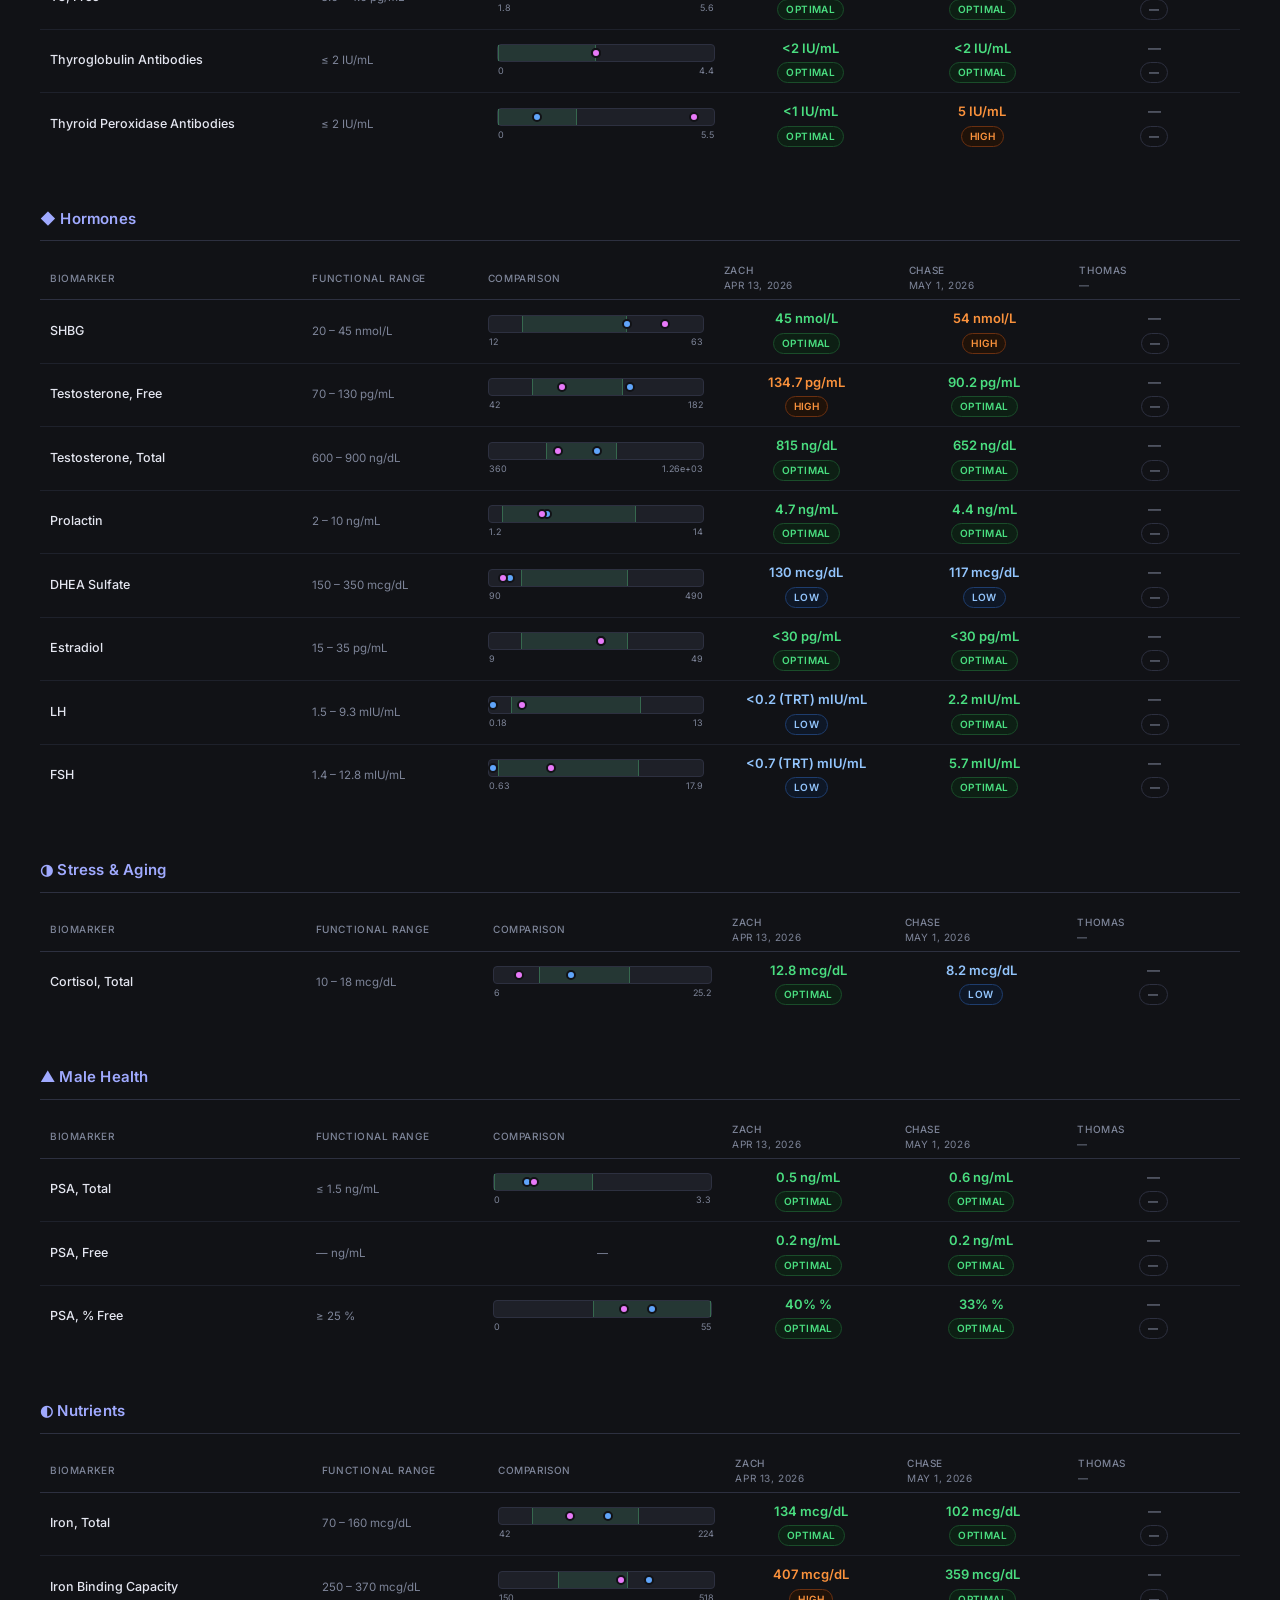
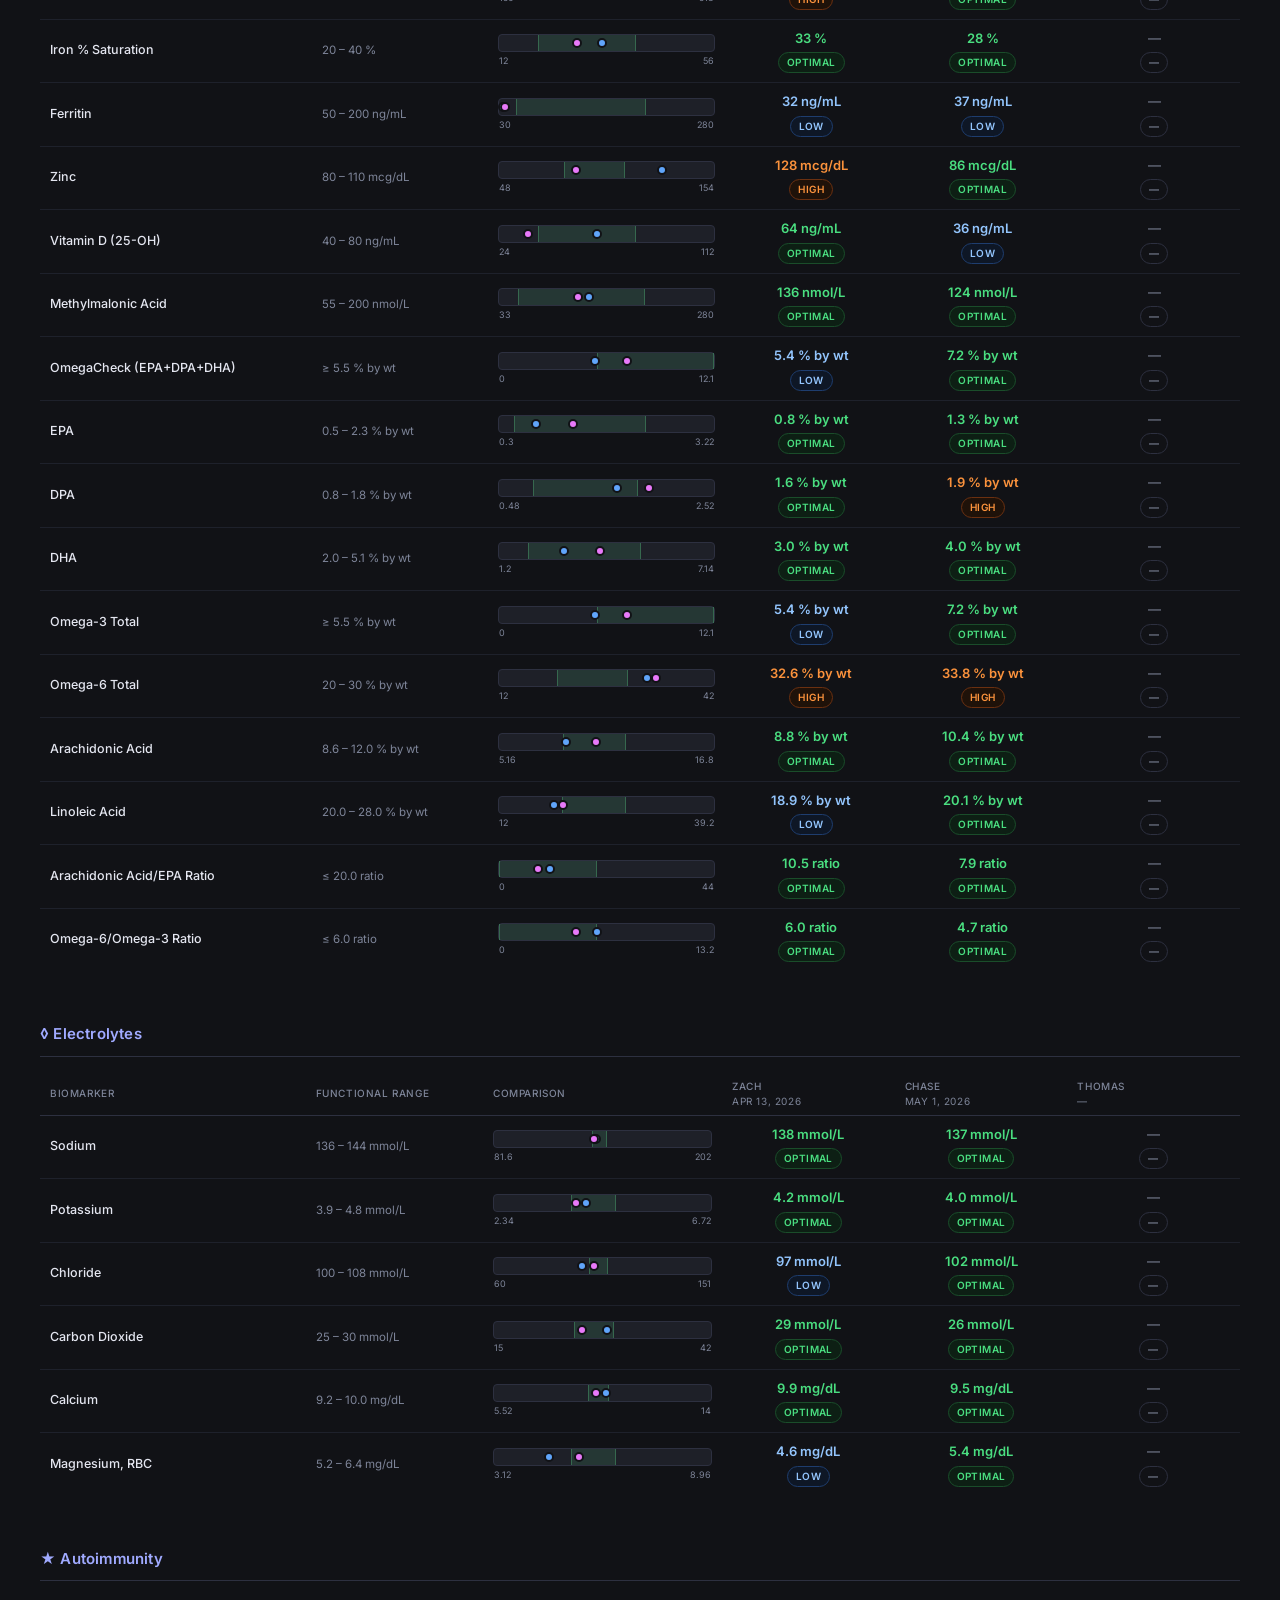
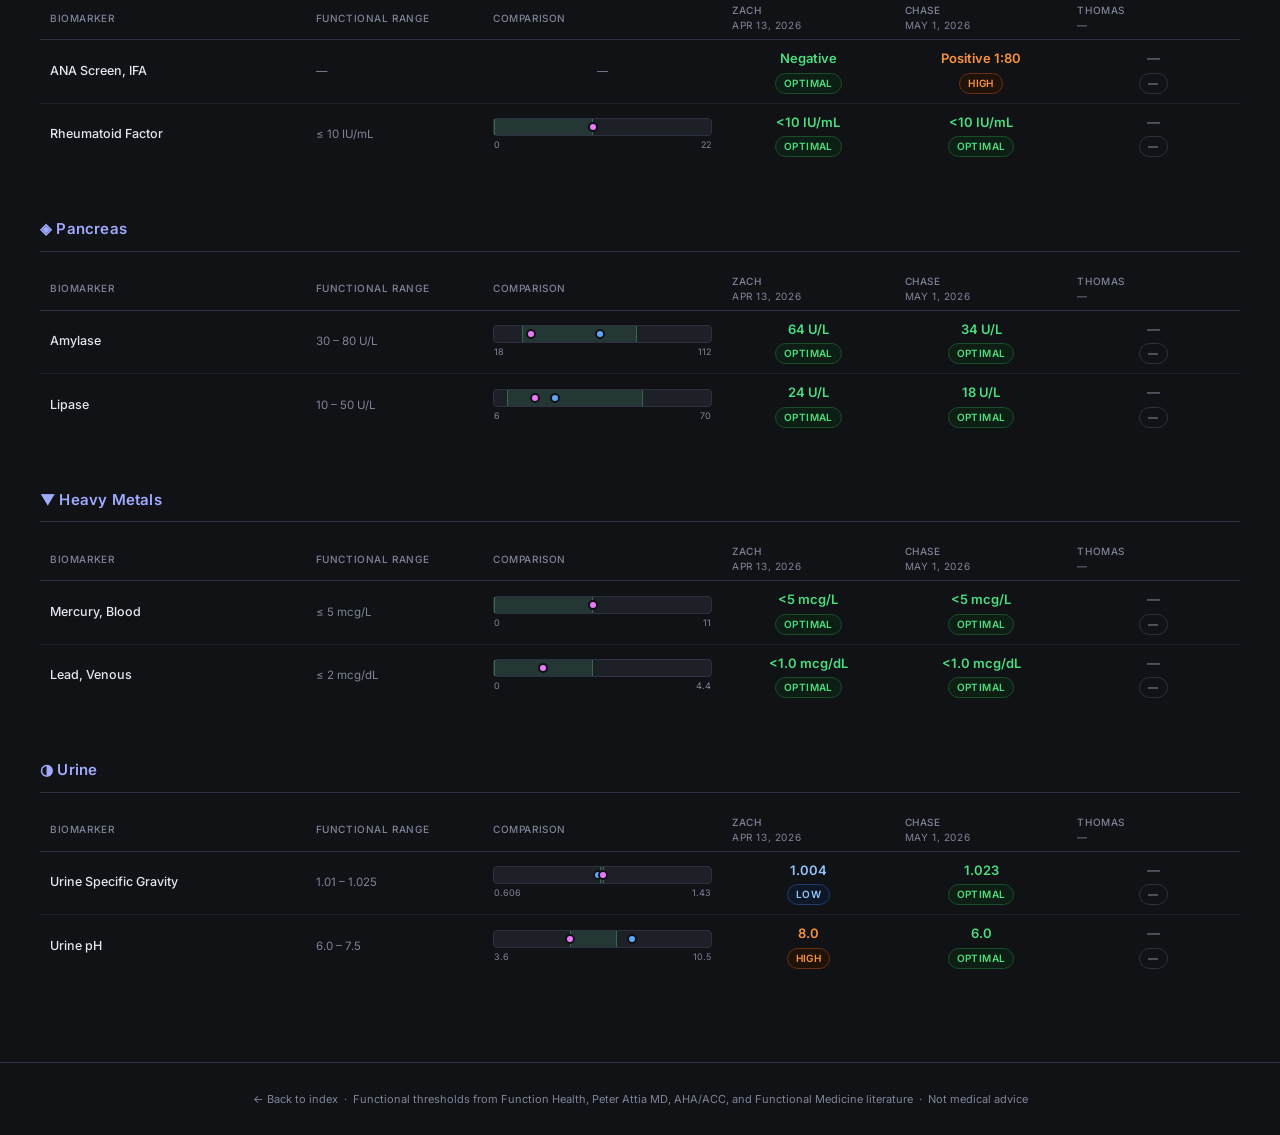
==== commit b0c7e816: "Dashboard: gray theme, filter pills, search, back link; rename Notion DBs - Replace brown CSS with d" ====
--- a/health-dashboard/index.html
+++ b/health-dashboard/index.html
@@ -9,17 +9,17 @@
     *, *::before, *::after { box-sizing: border-box; margin: 0; padding: 0; }
 
     :root {
-      --bg:       #140e09;
-      --surface:  #1f1510;
-      --surface2: #2a1c12;
-      --border:   #6b4a30;
-      --text:     #f2e4d0;
-      --muted:    #a08060;
-      --accent:   #c8851a;
-
-      --opt-bg: #0d2010; --opt-text: #5ddb8a; --opt-border: #235e30;
-      --low-bg: #121a2e; --low-text: #93c5fd; --low-border: #1d3d7a;
-      --high-bg: #2a1508; --high-text: #fb923c; --high-border: #7a3010;
+      --bg:       #111216;
+      --surface:  #18191f;
+      --surface2: #1e2028;
+      --border:   #2d3040;
+      --text:     #e4e6f0;
+      --muted:    #7e8599;
+      --accent:   #a0aaff;
+
+      --opt-bg: #0d1f14; --opt-text: #4ade80; --opt-border: #1a4d2a;
+      --low-bg: #0e1726; --low-text: #93c5fd; --low-border: #1e3d6e;
+      --high-bg: #1f1209; --high-text: #fb923c; --high-border: #6b3010;
 
       --zach-color:   #60a5fa;
       --chase-color:  #e879f9;
@@ -30,9 +30,9 @@
 
     /* ── Header ── */
     header {
-      background: linear-gradient(135deg, #251a10 0%, #1a1008 100%);
-      border-bottom: 2px solid var(--border);
-      padding: 36px 40px 28px;
+      background: var(--surface);
+      border-bottom: 1px solid var(--border);
+      padding: 32px 40px 24px;
     }
     .header-top { display: flex; align-items: flex-start; justify-content: space-between; gap: 24px; flex-wrap: wrap; }
     .header-title h1 { font-size: 24px; font-weight: 600; letter-spacing: -0.4px; }
@@ -66,7 +66,7 @@
     /* ── Nav ── */
     .nav-bar {
       position: sticky; top: 0; z-index: 100;
-      background: #1a1008ee;
+      background: #18191fee;
       backdrop-filter: blur(8px);
       border-bottom: 1px solid var(--border);
       padding: 10px 40px;
@@ -114,7 +114,7 @@
       border-bottom: 1px solid var(--border);
       white-space: nowrap;
     }
-    .bm-table tbody tr { border-bottom: 1px solid rgba(107,74,48,0.35); }
+    .bm-table tbody tr { border-bottom: 1px solid rgba(45,48,64,0.5); }
     .bm-table tbody tr:last-child { border-bottom: none; }
     .bm-table tbody tr:hover { background: rgba(255,255,255,0.015); }
 
@@ -194,6 +194,28 @@
 
     .test-date { font-size: 10px; color: var(--muted); font-weight: 400; }
 
+    /* ── Filter controls ── */
+    .controls {
+      padding: 10px 40px;
+      border-bottom: 1px solid var(--border);
+      background: var(--surface);
+      display: flex; flex-wrap: wrap; gap: 10px; align-items: center;
+    }
+    .search-wrap { position: relative; flex: 1; min-width: 180px; max-width: 320px; }
+    .search-wrap svg { position: absolute; left: 10px; top: 50%; transform: translateY(-50%); color: var(--muted); pointer-events: none; }
+    #search { width: 100%; background: var(--surface2); border: 1px solid var(--border);
+      border-radius: 8px; padding: 7px 12px 7px 32px; color: var(--text); font-size: 12px; outline: none; }
+    #search:focus { border-color: var(--accent); } #search::placeholder { color: var(--muted); }
+    .pills { display: flex; flex-wrap: wrap; gap: 6px; }
+    .pill { background: var(--surface2); border: 1px solid var(--border); border-radius: 20px;
+      padding: 4px 13px; font-size: 11px; font-weight: 500; color: var(--muted);
+      cursor: pointer; transition: all 0.12s; white-space: nowrap; }
+    .pill:hover { color: var(--text); border-color: var(--accent); }
+    .pill.active { background: var(--accent); border-color: var(--accent); color: #0d0f18; }
+    #result-count { font-size: 11px; color: var(--muted); margin-left: auto; white-space: nowrap; }
+    .bm-row.hidden { display: none; }
+    .cat-section.all-hidden { display: none; }
+
     /* ── Footer ── */
     footer {
       text-align: center;
@@ -258,6 +280,22 @@
     </div>
   </div>
 </header>
+
+<div class="controls">
+  <div class="search-wrap">
+    <svg width="13" height="13" viewBox="0 0 24 24" fill="none" stroke="currentColor" stroke-width="2.5"><circle cx="11" cy="11" r="8"/><path d="m21 21-4.35-4.35"/></svg>
+    <input type="text" id="search" placeholder="Search biomarkers…" autocomplete="off">
+  </div>
+  <div class="pills">
+    <button class="pill active" data-filter="all">All</button>
+    <button class="pill" data-filter="flagged">Any Flagged</button>
+    <button class="pill" data-filter="zach-low">Zach Low</button>
+    <button class="pill" data-filter="zach-high">Zach High</button>
+    <button class="pill" data-filter="chase-low">Chase Low</button>
+    <button class="pill" data-filter="chase-high">Chase High</button>
+  </div>
+  <span id="result-count"></span>
+</div>
 
 <nav class="nav-bar">
 <a class="nav-pill" href="#cat-heart">♥ Heart</a>
@@ -280,26 +318,7 @@
 </nav>
 
 <main>
-
-  <section class="cat-section" id="cat-heart">
-    <h2 class="cat-heading">♥ Heart</h2>
-    <div class="table-wrap">
-    <table class="bm-table">
-      <thead>
-        <tr>
-          <th class="col-name">Biomarker</th>
-          <th class="col-range">Functional Range</th>
-          <th class="col-bar">Comparison</th>
-          <th class="col-person">Zach<br><span class="test-date">Apr 13, 2026</span></th>
-          <th class="col-person">Chase<br><span class="test-date">May 1, 2026</span></th>
-          <th class="col-person">Thomas<br><span class="test-date muted">—</span></th>
-        </tr>
-      </thead>
-      <tbody>
-    <tr>
-      <td class="bm-name">Cholesterol, Total</td>
-      <td class="bm-range">≤ 200 mg/dL</td>
-      <td class="bm-bar">
+<section class="cat-section" id="cat-heart"><h2 class="cat-heading">♥ Heart</h2><div class="table-wrap"><table class="bm-table"><thead><tr><th class="col-name">Biomarker</th><th class="col-range">Functional Range</th><th class="col-bar">Comparison</th><th class="col-person">Zach<br><span class="test-date">Apr 13, 2026</span></th><th class="col-person">Chase<br><span class="test-date">May 1, 2026</span></th><th class="col-person">Thomas<br><span class="test-date muted">—</span></th></tr></thead><tbody><tr class="bm-row" data-zach="high" data-chase="optimal" data-zflag="1" data-cflag="0" data-search="cholesterol, total heart"><td class="bm-name">Cholesterol, Total</td><td class="bm-range">≤ 200 mg/dL</td><td class="bm-bar">
     <div class="gauge-wrap">
       <div class="gauge">
         <div class="gauge-zone" style="left:0.0%;width:45.5%"></div>
@@ -308,15 +327,8 @@
       <div class="gauge-labels">
         <span>0</span><span>440</span>
       </div>
-    </div></td>
-      <td class="person-cell lc-high"><div class="pval">239 mg/dL</div><span class="badge badge-high">High</span></td>
-      <td class="person-cell lc-opt"><div class="pval">171 mg/dL</div><span class="badge badge-opt">Optimal</span></td>
-      <td class="person-cell lc-none"><div class="pval muted">—</div><span class="badge badge-none">—</span></td>
-    </tr>
-    <tr>
-      <td class="bm-name">HDL Cholesterol</td>
-      <td class="bm-range">≥ 50 mg/dL</td>
-      <td class="bm-bar">
+    </div></td><td class="person-cell lc-high"><div class="pval">239 mg/dL</div><span class="badge badge-high">High</span></td><td class="person-cell lc-opt"><div class="pval">171 mg/dL</div><span class="badge badge-opt">Optimal</span></td><td class="person-cell lc-none"><div class="pval muted">—</div><span class="badge badge-none">—</span></td></tr>
+<tr class="bm-row" data-zach="optimal" data-chase="low" data-zflag="0" data-cflag="1" data-search="hdl cholesterol heart"><td class="bm-name">HDL Cholesterol</td><td class="bm-range">≥ 50 mg/dL</td><td class="bm-bar">
     <div class="gauge-wrap">
       <div class="gauge">
         <div class="gauge-zone" style="left:45.5%;width:54.5%"></div>
@@ -325,15 +337,8 @@
       <div class="gauge-labels">
         <span>0</span><span>110</span>
       </div>
-    </div></td>
-      <td class="person-cell lc-opt"><div class="pval">63 mg/dL</div><span class="badge badge-opt">Optimal</span></td>
-      <td class="person-cell lc-low"><div class="pval">47 mg/dL</div><span class="badge badge-low">Low</span></td>
-      <td class="person-cell lc-none"><div class="pval muted">—</div><span class="badge badge-none">—</span></td>
-    </tr>
-    <tr>
-      <td class="bm-name">Triglycerides</td>
-      <td class="bm-range">≤ 100 mg/dL</td>
-      <td class="bm-bar">
+    </div></td><td class="person-cell lc-opt"><div class="pval">63 mg/dL</div><span class="badge badge-opt">Optimal</span></td><td class="person-cell lc-low"><div class="pval">47 mg/dL</div><span class="badge badge-low">Low</span></td><td class="person-cell lc-none"><div class="pval muted">—</div><span class="badge badge-none">—</span></td></tr>
+<tr class="bm-row" data-zach="high" data-chase="optimal" data-zflag="1" data-cflag="0" data-search="triglycerides heart"><td class="bm-name">Triglycerides</td><td class="bm-range">≤ 100 mg/dL</td><td class="bm-bar">
     <div class="gauge-wrap">
       <div class="gauge">
         <div class="gauge-zone" style="left:0.0%;width:45.5%"></div>
@@ -342,15 +347,8 @@
       <div class="gauge-labels">
         <span>0</span><span>220</span>
       </div>
-    </div></td>
-      <td class="person-cell lc-high"><div class="pval">187 mg/dL</div><span class="badge badge-high">High</span></td>
-      <td class="person-cell lc-opt"><div class="pval">65 mg/dL</div><span class="badge badge-opt">Optimal</span></td>
-      <td class="person-cell lc-none"><div class="pval muted">—</div><span class="badge badge-none">—</span></td>
-    </tr>
-    <tr>
-      <td class="bm-name">LDL-Cholesterol</td>
-      <td class="bm-range">≤ 100 mg/dL</td>
-      <td class="bm-bar">
+    </div></td><td class="person-cell lc-high"><div class="pval">187 mg/dL</div><span class="badge badge-high">High</span></td><td class="person-cell lc-opt"><div class="pval">65 mg/dL</div><span class="badge badge-opt">Optimal</span></td><td class="person-cell lc-none"><div class="pval muted">—</div><span class="badge badge-none">—</span></td></tr>
+<tr class="bm-row" data-zach="high" data-chase="high" data-zflag="1" data-cflag="1" data-search="ldl-cholesterol heart"><td class="bm-name">LDL-Cholesterol</td><td class="bm-range">≤ 100 mg/dL</td><td class="bm-bar">
     <div class="gauge-wrap">
       <div class="gauge">
         <div class="gauge-zone" style="left:0.0%;width:45.5%"></div>
@@ -359,15 +357,8 @@
       <div class="gauge-labels">
         <span>0</span><span>220</span>
       </div>
-    </div></td>
-      <td class="person-cell lc-high"><div class="pval">144 mg/dL</div><span class="badge badge-high">High</span></td>
-      <td class="person-cell lc-high"><div class="pval">109 mg/dL</div><span class="badge badge-high">High</span></td>
-      <td class="person-cell lc-none"><div class="pval muted">—</div><span class="badge badge-none">—</span></td>
-    </tr>
-    <tr>
-      <td class="bm-name">Chol/HDLC Ratio</td>
-      <td class="bm-range">≤ 4.0 ratio</td>
-      <td class="bm-bar">
+    </div></td><td class="person-cell lc-high"><div class="pval">144 mg/dL</div><span class="badge badge-high">High</span></td><td class="person-cell lc-high"><div class="pval">109 mg/dL</div><span class="badge badge-high">High</span></td><td class="person-cell lc-none"><div class="pval muted">—</div><span class="badge badge-none">—</span></td></tr>
+<tr class="bm-row" data-zach="optimal" data-chase="optimal" data-zflag="0" data-cflag="0" data-search="chol/hdlc ratio heart"><td class="bm-name">Chol/HDLC Ratio</td><td class="bm-range">≤ 4.0 ratio</td><td class="bm-bar">
     <div class="gauge-wrap">
       <div class="gauge">
         <div class="gauge-zone" style="left:0.0%;width:45.5%"></div>
@@ -376,15 +367,8 @@
       <div class="gauge-labels">
         <span>0</span><span>8.8</span>
       </div>
-    </div></td>
-      <td class="person-cell lc-opt"><div class="pval">3.8 ratio</div><span class="badge badge-opt">Optimal</span></td>
-      <td class="person-cell lc-opt"><div class="pval">3.6 ratio</div><span class="badge badge-opt">Optimal</span></td>
-      <td class="person-cell lc-none"><div class="pval muted">—</div><span class="badge badge-none">—</span></td>
-    </tr>
-    <tr>
-      <td class="bm-name">Non-HDL Cholesterol</td>
-      <td class="bm-range">≤ 130 mg/dL</td>
-      <td class="bm-bar">
+    </div></td><td class="person-cell lc-opt"><div class="pval">3.8 ratio</div><span class="badge badge-opt">Optimal</span></td><td class="person-cell lc-opt"><div class="pval">3.6 ratio</div><span class="badge badge-opt">Optimal</span></td><td class="person-cell lc-none"><div class="pval muted">—</div><span class="badge badge-none">—</span></td></tr>
+<tr class="bm-row" data-zach="high" data-chase="optimal" data-zflag="1" data-cflag="0" data-search="non-hdl cholesterol heart"><td class="bm-name">Non-HDL Cholesterol</td><td class="bm-range">≤ 130 mg/dL</td><td class="bm-bar">
     <div class="gauge-wrap">
       <div class="gauge">
         <div class="gauge-zone" style="left:0.0%;width:45.5%"></div>
@@ -393,15 +377,8 @@
       <div class="gauge-labels">
         <span>0</span><span>286</span>
       </div>
-    </div></td>
-      <td class="person-cell lc-high"><div class="pval">176 mg/dL</div><span class="badge badge-high">High</span></td>
-      <td class="person-cell lc-opt"><div class="pval">124 mg/dL</div><span class="badge badge-opt">Optimal</span></td>
-      <td class="person-cell lc-none"><div class="pval muted">—</div><span class="badge badge-none">—</span></td>
-    </tr>
-    <tr>
-      <td class="bm-name">Lipoprotein (a)</td>
-      <td class="bm-range">≤ 75 nmol/L</td>
-      <td class="bm-bar">
+    </div></td><td class="person-cell lc-high"><div class="pval">176 mg/dL</div><span class="badge badge-high">High</span></td><td class="person-cell lc-opt"><div class="pval">124 mg/dL</div><span class="badge badge-opt">Optimal</span></td><td class="person-cell lc-none"><div class="pval muted">—</div><span class="badge badge-none">—</span></td></tr>
+<tr class="bm-row" data-zach="optimal" data-chase="optimal" data-zflag="0" data-cflag="0" data-search="lipoprotein (a) heart"><td class="bm-name">Lipoprotein (a)</td><td class="bm-range">≤ 75 nmol/L</td><td class="bm-bar">
     <div class="gauge-wrap">
       <div class="gauge">
         <div class="gauge-zone" style="left:0.0%;width:45.5%"></div>
@@ -410,15 +387,8 @@
       <div class="gauge-labels">
         <span>0</span><span>165</span>
       </div>
-    </div></td>
-      <td class="person-cell lc-opt"><div class="pval">26 nmol/L</div><span class="badge badge-opt">Optimal</span></td>
-      <td class="person-cell lc-opt"><div class="pval">49 nmol/L</div><span class="badge badge-opt">Optimal</span></td>
-      <td class="person-cell lc-none"><div class="pval muted">—</div><span class="badge badge-none">—</span></td>
-    </tr>
-    <tr>
-      <td class="bm-name">hs-CRP</td>
-      <td class="bm-range">≤ 0.5 mg/L</td>
-      <td class="bm-bar">
+    </div></td><td class="person-cell lc-opt"><div class="pval">26 nmol/L</div><span class="badge badge-opt">Optimal</span></td><td class="person-cell lc-opt"><div class="pval">49 nmol/L</div><span class="badge badge-opt">Optimal</span></td><td class="person-cell lc-none"><div class="pval muted">—</div><span class="badge badge-none">—</span></td></tr>
+<tr class="bm-row" data-zach="optimal" data-chase="optimal" data-zflag="0" data-cflag="0" data-search="hs-crp heart"><td class="bm-name">hs-CRP</td><td class="bm-range">≤ 0.5 mg/L</td><td class="bm-bar">
     <div class="gauge-wrap">
       <div class="gauge">
         <div class="gauge-zone" style="left:0.0%;width:45.5%"></div>
@@ -427,15 +397,8 @@
       <div class="gauge-labels">
         <span>0</span><span>1.1</span>
       </div>
-    </div></td>
-      <td class="person-cell lc-opt"><div class="pval"><0.2 mg/L</div><span class="badge badge-opt">Optimal</span></td>
-      <td class="person-cell lc-opt"><div class="pval"><0.2 mg/L</div><span class="badge badge-opt">Optimal</span></td>
-      <td class="person-cell lc-none"><div class="pval muted">—</div><span class="badge badge-none">—</span></td>
-    </tr>
-    <tr>
-      <td class="bm-name">Apolipoprotein B</td>
-      <td class="bm-range">≤ 80 mg/dL</td>
-      <td class="bm-bar">
+    </div></td><td class="person-cell lc-opt"><div class="pval"><0.2 mg/L</div><span class="badge badge-opt">Optimal</span></td><td class="person-cell lc-opt"><div class="pval"><0.2 mg/L</div><span class="badge badge-opt">Optimal</span></td><td class="person-cell lc-none"><div class="pval muted">—</div><span class="badge badge-none">—</span></td></tr>
+<tr class="bm-row" data-zach="high" data-chase="high" data-zflag="1" data-cflag="1" data-search="apolipoprotein b heart"><td class="bm-name">Apolipoprotein B</td><td class="bm-range">≤ 80 mg/dL</td><td class="bm-bar">
     <div class="gauge-wrap">
       <div class="gauge">
         <div class="gauge-zone" style="left:0.0%;width:45.5%"></div>
@@ -444,15 +407,8 @@
       <div class="gauge-labels">
         <span>0</span><span>176</span>
       </div>
-    </div></td>
-      <td class="person-cell lc-high"><div class="pval">123 mg/dL</div><span class="badge badge-high">High</span></td>
-      <td class="person-cell lc-high"><div class="pval">99 mg/dL</div><span class="badge badge-high">High</span></td>
-      <td class="person-cell lc-none"><div class="pval muted">—</div><span class="badge badge-none">—</span></td>
-    </tr>
-    <tr>
-      <td class="bm-name">Homocysteine</td>
-      <td class="bm-range">≤ 8.0 umol/L</td>
-      <td class="bm-bar">
+    </div></td><td class="person-cell lc-high"><div class="pval">123 mg/dL</div><span class="badge badge-high">High</span></td><td class="person-cell lc-high"><div class="pval">99 mg/dL</div><span class="badge badge-high">High</span></td><td class="person-cell lc-none"><div class="pval muted">—</div><span class="badge badge-none">—</span></td></tr>
+<tr class="bm-row" data-zach="optimal" data-chase="high" data-zflag="0" data-cflag="1" data-search="homocysteine heart"><td class="bm-name">Homocysteine</td><td class="bm-range">≤ 8.0 umol/L</td><td class="bm-bar">
     <div class="gauge-wrap">
       <div class="gauge">
         <div class="gauge-zone" style="left:0.0%;width:45.5%"></div>
@@ -461,15 +417,8 @@
       <div class="gauge-labels">
         <span>0</span><span>17.6</span>
       </div>
-    </div></td>
-      <td class="person-cell lc-opt"><div class="pval">4.6 umol/L</div><span class="badge badge-opt">Optimal</span></td>
-      <td class="person-cell lc-high"><div class="pval">8.7 umol/L</div><span class="badge badge-high">High</span></td>
-      <td class="person-cell lc-none"><div class="pval muted">—</div><span class="badge badge-none">—</span></td>
-    </tr>
-    <tr>
-      <td class="bm-name">LDL Particle Number</td>
-      <td class="bm-range">≤ 1000 nmol/L</td>
-      <td class="bm-bar">
+    </div></td><td class="person-cell lc-opt"><div class="pval">4.6 umol/L</div><span class="badge badge-opt">Optimal</span></td><td class="person-cell lc-high"><div class="pval">8.7 umol/L</div><span class="badge badge-high">High</span></td><td class="person-cell lc-none"><div class="pval muted">—</div><span class="badge badge-none">—</span></td></tr>
+<tr class="bm-row" data-zach="high" data-chase="high" data-zflag="1" data-cflag="1" data-search="ldl particle number heart"><td class="bm-name">LDL Particle Number</td><td class="bm-range">≤ 1000 nmol/L</td><td class="bm-bar">
     <div class="gauge-wrap">
       <div class="gauge">
         <div class="gauge-zone" style="left:0.0%;width:40.4%"></div>
@@ -478,15 +427,8 @@
       <div class="gauge-labels">
         <span>0</span><span>2.48e+03</span>
       </div>
-    </div></td>
-      <td class="person-cell lc-high"><div class="pval">2253 nmol/L</div><span class="badge badge-high">High</span></td>
-      <td class="person-cell lc-high"><div class="pval">1604 nmol/L</div><span class="badge badge-high">High</span></td>
-      <td class="person-cell lc-none"><div class="pval muted">—</div><span class="badge badge-none">—</span></td>
-    </tr>
-    <tr>
-      <td class="bm-name">LDL Small</td>
-      <td class="bm-range">≤ 200 nmol/L</td>
-      <td class="bm-bar">
+    </div></td><td class="person-cell lc-high"><div class="pval">2253 nmol/L</div><span class="badge badge-high">High</span></td><td class="person-cell lc-high"><div class="pval">1604 nmol/L</div><span class="badge badge-high">High</span></td><td class="person-cell lc-none"><div class="pval muted">—</div><span class="badge badge-none">—</span></td></tr>
+<tr class="bm-row" data-zach="high" data-chase="high" data-zflag="1" data-cflag="1" data-search="ldl small heart"><td class="bm-name">LDL Small</td><td class="bm-range">≤ 200 nmol/L</td><td class="bm-bar">
     <div class="gauge-wrap">
       <div class="gauge">
         <div class="gauge-zone" style="left:0.0%;width:34.7%"></div>
@@ -495,15 +437,8 @@
       <div class="gauge-labels">
         <span>0</span><span>576</span>
       </div>
-    </div></td>
-      <td class="person-cell lc-high"><div class="pval">524 nmol/L</div><span class="badge badge-high">High</span></td>
-      <td class="person-cell lc-high"><div class="pval">289 nmol/L</div><span class="badge badge-high">High</span></td>
-      <td class="person-cell lc-none"><div class="pval muted">—</div><span class="badge badge-none">—</span></td>
-    </tr>
-    <tr>
-      <td class="bm-name">LDL Medium</td>
-      <td class="bm-range">≤ 215 nmol/L</td>
-      <td class="bm-bar">
+    </div></td><td class="person-cell lc-high"><div class="pval">524 nmol/L</div><span class="badge badge-high">High</span></td><td class="person-cell lc-high"><div class="pval">289 nmol/L</div><span class="badge badge-high">High</span></td><td class="person-cell lc-none"><div class="pval muted">—</div><span class="badge badge-none">—</span></td></tr>
+<tr class="bm-row" data-zach="high" data-chase="high" data-zflag="1" data-cflag="1" data-search="ldl medium heart"><td class="bm-name">LDL Medium</td><td class="bm-range">≤ 215 nmol/L</td><td class="bm-bar">
     <div class="gauge-wrap">
       <div class="gauge">
         <div class="gauge-zone" style="left:0.0%;width:45.5%"></div>
@@ -512,15 +447,8 @@
       <div class="gauge-labels">
         <span>0</span><span>473</span>
       </div>
-    </div></td>
-      <td class="person-cell lc-high"><div class="pval">379 nmol/L</div><span class="badge badge-high">High</span></td>
-      <td class="person-cell lc-high"><div class="pval">395 nmol/L</div><span class="badge badge-high">High</span></td>
-      <td class="person-cell lc-none"><div class="pval muted">—</div><span class="badge badge-none">—</span></td>
-    </tr>
-    <tr>
-      <td class="bm-name">HDL Large</td>
-      <td class="bm-range">≥ 6729 nmol/L</td>
-      <td class="bm-bar">
+    </div></td><td class="person-cell lc-high"><div class="pval">379 nmol/L</div><span class="badge badge-high">High</span></td><td class="person-cell lc-high"><div class="pval">395 nmol/L</div><span class="badge badge-high">High</span></td><td class="person-cell lc-none"><div class="pval muted">—</div><span class="badge badge-none">—</span></td></tr>
+<tr class="bm-row" data-zach="low" data-chase="low" data-zflag="1" data-cflag="1" data-search="hdl large heart"><td class="bm-name">HDL Large</td><td class="bm-range">≥ 6729 nmol/L</td><td class="bm-bar">
     <div class="gauge-wrap">
       <div class="gauge">
         <div class="gauge-zone" style="left:45.5%;width:54.5%"></div>
@@ -529,23 +457,9 @@
       <div class="gauge-labels">
         <span>0</span><span>1.48e+04</span>
       </div>
-    </div></td>
-      <td class="person-cell lc-low"><div class="pval">6047 nmol/L</div><span class="badge badge-low">Low</span></td>
-      <td class="person-cell lc-low"><div class="pval">5388 nmol/L</div><span class="badge badge-low">Low</span></td>
-      <td class="person-cell lc-none"><div class="pval muted">—</div><span class="badge badge-none">—</span></td>
-    </tr>
-    <tr>
-      <td class="bm-name">LDL Pattern</td>
-      <td class="bm-range">—</td>
-      <td class="bm-bar"><div class="no-bar">—</div></td>
-      <td class="person-cell lc-high"><div class="pval">Pattern B</div><span class="badge badge-high">High</span></td>
-      <td class="person-cell lc-opt"><div class="pval">Pattern A</div><span class="badge badge-opt">Optimal</span></td>
-      <td class="person-cell lc-none"><div class="pval muted">—</div><span class="badge badge-none">—</span></td>
-    </tr>
-    <tr>
-      <td class="bm-name">LDL Peak Size</td>
-      <td class="bm-range">≥ 222.9 Å</td>
-      <td class="bm-bar">
+    </div></td><td class="person-cell lc-low"><div class="pval">6047 nmol/L</div><span class="badge badge-low">Low</span></td><td class="person-cell lc-low"><div class="pval">5388 nmol/L</div><span class="badge badge-low">Low</span></td><td class="person-cell lc-none"><div class="pval muted">—</div><span class="badge badge-none">—</span></td></tr>
+<tr class="bm-row" data-zach="high" data-chase="optimal" data-zflag="1" data-cflag="0" data-search="ldl pattern heart"><td class="bm-name">LDL Pattern</td><td class="bm-range">—</td><td class="bm-bar"><div class="no-bar">—</div></td><td class="person-cell lc-high"><div class="pval">Pattern B</div><span class="badge badge-high">High</span></td><td class="person-cell lc-opt"><div class="pval">Pattern A</div><span class="badge badge-opt">Optimal</span></td><td class="person-cell lc-none"><div class="pval muted">—</div><span class="badge badge-none">—</span></td></tr>
+<tr class="bm-row" data-zach="low" data-chase="low" data-zflag="1" data-cflag="1" data-search="ldl peak size heart"><td class="bm-name">LDL Peak Size</td><td class="bm-range">≥ 222.9 Å</td><td class="bm-bar">
     <div class="gauge-wrap">
       <div class="gauge">
         <div class="gauge-zone" style="left:45.5%;width:54.5%"></div>
@@ -554,34 +468,8 @@
       <div class="gauge-labels">
         <span>0</span><span>490</span>
       </div>
-    </div></td>
-      <td class="person-cell lc-low"><div class="pval">209.7 Å</div><span class="badge badge-low">Low</span></td>
-      <td class="person-cell lc-low"><div class="pval">221.8 Å</div><span class="badge badge-low">Low</span></td>
-      <td class="person-cell lc-none"><div class="pval muted">—</div><span class="badge badge-none">—</span></td>
-    </tr>
-      </tbody>
-    </table>
-    </div>
-  </section>
-  <section class="cat-section" id="cat-metabolic">
-    <h2 class="cat-heading">⚡ Metabolic</h2>
-    <div class="table-wrap">
-    <table class="bm-table">
-      <thead>
-        <tr>
-          <th class="col-name">Biomarker</th>
-          <th class="col-range">Functional Range</th>
-          <th class="col-bar">Comparison</th>
-          <th class="col-person">Zach<br><span class="test-date">Apr 13, 2026</span></th>
-          <th class="col-person">Chase<br><span class="test-date">May 1, 2026</span></th>
-          <th class="col-person">Thomas<br><span class="test-date muted">—</span></th>
-        </tr>
-      </thead>
-      <tbody>
-    <tr>
-      <td class="bm-name">Glucose</td>
-      <td class="bm-range">72 – 90 mg/dL</td>
-      <td class="bm-bar">
+    </div></td><td class="person-cell lc-low"><div class="pval">209.7 Å</div><span class="badge badge-low">Low</span></td><td class="person-cell lc-low"><div class="pval">221.8 Å</div><span class="badge badge-low">Low</span></td><td class="person-cell lc-none"><div class="pval muted">—</div><span class="badge badge-none">—</span></td></tr>
+</tbody></table></div></section><section class="cat-section" id="cat-metabolic"><h2 class="cat-heading">⚡ Metabolic</h2><div class="table-wrap"><table class="bm-table"><thead><tr><th class="col-name">Biomarker</th><th class="col-range">Functional Range</th><th class="col-bar">Comparison</th><th class="col-person">Zach<br><span class="test-date">Apr 13, 2026</span></th><th class="col-person">Chase<br><span class="test-date">May 1, 2026</span></th><th class="col-person">Thomas<br><span class="test-date muted">—</span></th></tr></thead><tbody><tr class="bm-row" data-zach="optimal" data-chase="optimal" data-zflag="0" data-cflag="0" data-search="glucose metabolic"><td class="bm-name">Glucose</td><td class="bm-range">72 – 90 mg/dL</td><td class="bm-bar">
     <div class="gauge-wrap">
       <div class="gauge">
         <div class="gauge-zone" style="left:34.8%;width:21.7%"></div>
@@ -590,15 +478,8 @@
       <div class="gauge-labels">
         <span>43.2</span><span>126</span>
       </div>
-    </div></td>
-      <td class="person-cell lc-opt"><div class="pval">88 mg/dL</div><span class="badge badge-opt">Optimal</span></td>
-      <td class="person-cell lc-opt"><div class="pval">82 mg/dL</div><span class="badge badge-opt">Optimal</span></td>
-      <td class="person-cell lc-none"><div class="pval muted">—</div><span class="badge badge-none">—</span></td>
-    </tr>
-    <tr>
-      <td class="bm-name">Hemoglobin A1c</td>
-      <td class="bm-range">4.6 – 5.4 %</td>
-      <td class="bm-bar">
+    </div></td><td class="person-cell lc-opt"><div class="pval">88 mg/dL</div><span class="badge badge-opt">Optimal</span></td><td class="person-cell lc-opt"><div class="pval">82 mg/dL</div><span class="badge badge-opt">Optimal</span></td><td class="person-cell lc-none"><div class="pval muted">—</div><span class="badge badge-none">—</span></td></tr>
+<tr class="bm-row" data-zach="optimal" data-chase="optimal" data-zflag="0" data-cflag="0" data-search="hemoglobin a1c metabolic"><td class="bm-name">Hemoglobin A1c</td><td class="bm-range">4.6 – 5.4 %</td><td class="bm-bar">
     <div class="gauge-wrap">
       <div class="gauge">
         <div class="gauge-zone" style="left:38.3%;width:16.7%"></div>
@@ -607,15 +488,8 @@
       <div class="gauge-labels">
         <span>2.76</span><span>7.56</span>
       </div>
-    </div></td>
-      <td class="person-cell lc-opt"><div class="pval">5.1 %</div><span class="badge badge-opt">Optimal</span></td>
-      <td class="person-cell lc-opt"><div class="pval">4.7 %</div><span class="badge badge-opt">Optimal</span></td>
-      <td class="person-cell lc-none"><div class="pval muted">—</div><span class="badge badge-none">—</span></td>
-    </tr>
-    <tr>
-      <td class="bm-name">Insulin</td>
-      <td class="bm-range">3 – 8 uIU/mL</td>
-      <td class="bm-bar">
+    </div></td><td class="person-cell lc-opt"><div class="pval">5.1 %</div><span class="badge badge-opt">Optimal</span></td><td class="person-cell lc-opt"><div class="pval">4.7 %</div><span class="badge badge-opt">Optimal</span></td><td class="person-cell lc-none"><div class="pval muted">—</div><span class="badge badge-none">—</span></td></tr>
+<tr class="bm-row" data-zach="optimal" data-chase="optimal" data-zflag="0" data-cflag="0" data-search="insulin metabolic"><td class="bm-name">Insulin</td><td class="bm-range">3 – 8 uIU/mL</td><td class="bm-bar">
     <div class="gauge-wrap">
       <div class="gauge">
         <div class="gauge-zone" style="left:12.8%;width:53.2%"></div>
@@ -624,15 +498,8 @@
       <div class="gauge-labels">
         <span>1.8</span><span>11.2</span>
       </div>
-    </div></td>
-      <td class="person-cell lc-opt"><div class="pval">3.8 uIU/mL</div><span class="badge badge-opt">Optimal</span></td>
-      <td class="person-cell lc-opt"><div class="pval">3.1 uIU/mL</div><span class="badge badge-opt">Optimal</span></td>
-      <td class="person-cell lc-none"><div class="pval muted">—</div><span class="badge badge-none">—</span></td>
-    </tr>
-    <tr>
-      <td class="bm-name">Uric Acid</td>
-      <td class="bm-range">3.5 – 5.5 mg/dL</td>
-      <td class="bm-bar">
+    </div></td><td class="person-cell lc-opt"><div class="pval">3.8 uIU/mL</div><span class="badge badge-opt">Optimal</span></td><td class="person-cell lc-opt"><div class="pval">3.1 uIU/mL</div><span class="badge badge-opt">Optimal</span></td><td class="person-cell lc-none"><div class="pval muted">—</div><span class="badge badge-none">—</span></td></tr>
+<tr class="bm-row" data-zach="optimal" data-chase="high" data-zflag="0" data-cflag="1" data-search="uric acid metabolic"><td class="bm-name">Uric Acid</td><td class="bm-range">3.5 – 5.5 mg/dL</td><td class="bm-bar">
     <div class="gauge-wrap">
       <div class="gauge">
         <div class="gauge-zone" style="left:25.0%;width:35.7%"></div>
@@ -641,15 +508,8 @@
       <div class="gauge-labels">
         <span>2.1</span><span>7.7</span>
       </div>
-    </div></td>
-      <td class="person-cell lc-opt"><div class="pval">4.8 mg/dL</div><span class="badge badge-opt">Optimal</span></td>
-      <td class="person-cell lc-high"><div class="pval">6.3 mg/dL</div><span class="badge badge-high">High</span></td>
-      <td class="person-cell lc-none"><div class="pval muted">—</div><span class="badge badge-none">—</span></td>
-    </tr>
-    <tr>
-      <td class="bm-name">Leptin</td>
-      <td class="bm-range">1.0 – 9.0 ng/mL</td>
-      <td class="bm-bar">
+    </div></td><td class="person-cell lc-opt"><div class="pval">4.8 mg/dL</div><span class="badge badge-opt">Optimal</span></td><td class="person-cell lc-high"><div class="pval">6.3 mg/dL</div><span class="badge badge-high">High</span></td><td class="person-cell lc-none"><div class="pval muted">—</div><span class="badge badge-none">—</span></td></tr>
+<tr class="bm-row" data-zach="low" data-chase="low" data-zflag="1" data-cflag="1" data-search="leptin metabolic"><td class="bm-name">Leptin</td><td class="bm-range">1.0 – 9.0 ng/mL</td><td class="bm-bar">
     <div class="gauge-wrap">
       <div class="gauge">
         <div class="gauge-zone" style="left:5.9%;width:64.9%"></div>
@@ -658,34 +518,8 @@
       <div class="gauge-labels">
         <span>0.27</span><span>12.6</span>
       </div>
-    </div></td>
-      <td class="person-cell lc-low"><div class="pval">0.3 ng/mL</div><span class="badge badge-low">Low</span></td>
-      <td class="person-cell lc-low"><div class="pval">0.4 ng/mL</div><span class="badge badge-low">Low</span></td>
-      <td class="person-cell lc-none"><div class="pval muted">—</div><span class="badge badge-none">—</span></td>
-    </tr>
-      </tbody>
-    </table>
-    </div>
-  </section>
-  <section class="cat-section" id="cat-liver">
-    <h2 class="cat-heading">◈ Liver</h2>
-    <div class="table-wrap">
-    <table class="bm-table">
-      <thead>
-        <tr>
-          <th class="col-name">Biomarker</th>
-          <th class="col-range">Functional Range</th>
-          <th class="col-bar">Comparison</th>
-          <th class="col-person">Zach<br><span class="test-date">Apr 13, 2026</span></th>
-          <th class="col-person">Chase<br><span class="test-date">May 1, 2026</span></th>
-          <th class="col-person">Thomas<br><span class="test-date muted">—</span></th>
-        </tr>
-      </thead>
-      <tbody>
-    <tr>
-      <td class="bm-name">ALT</td>
-      <td class="bm-range">10 – 25 U/L</td>
-      <td class="bm-bar">
+    </div></td><td class="person-cell lc-low"><div class="pval">0.3 ng/mL</div><span class="badge badge-low">Low</span></td><td class="person-cell lc-low"><div class="pval">0.4 ng/mL</div><span class="badge badge-low">Low</span></td><td class="person-cell lc-none"><div class="pval muted">—</div><span class="badge badge-none">—</span></td></tr>
+</tbody></table></div></section><section class="cat-section" id="cat-liver"><h2 class="cat-heading">◈ Liver</h2><div class="table-wrap"><table class="bm-table"><thead><tr><th class="col-name">Biomarker</th><th class="col-range">Functional Range</th><th class="col-bar">Comparison</th><th class="col-person">Zach<br><span class="test-date">Apr 13, 2026</span></th><th class="col-person">Chase<br><span class="test-date">May 1, 2026</span></th><th class="col-person">Thomas<br><span class="test-date muted">—</span></th></tr></thead><tbody><tr class="bm-row" data-zach="optimal" data-chase="high" data-zflag="0" data-cflag="1" data-search="alt liver"><td class="bm-name">ALT</td><td class="bm-range">10 – 25 U/L</td><td class="bm-bar">
     <div class="gauge-wrap">
       <div class="gauge">
         <div class="gauge-zone" style="left:8.0%;width:29.9%"></div>
@@ -694,15 +528,8 @@
       <div class="gauge-labels">
         <span>6</span><span>56.1</span>
       </div>
-    </div></td>
-      <td class="person-cell lc-opt"><div class="pval">23 U/L</div><span class="badge badge-opt">Optimal</span></td>
-      <td class="person-cell lc-high"><div class="pval">51 U/L</div><span class="badge badge-high">High</span></td>
-      <td class="person-cell lc-none"><div class="pval muted">—</div><span class="badge badge-none">—</span></td>
-    </tr>
-    <tr>
-      <td class="bm-name">AST</td>
-      <td class="bm-range">10 – 25 U/L</td>
-      <td class="bm-bar">
+    </div></td><td class="person-cell lc-opt"><div class="pval">23 U/L</div><span class="badge badge-opt">Optimal</span></td><td class="person-cell lc-high"><div class="pval">51 U/L</div><span class="badge badge-high">High</span></td><td class="person-cell lc-none"><div class="pval muted">—</div><span class="badge badge-none">—</span></td></tr>
+<tr class="bm-row" data-zach="optimal" data-chase="high" data-zflag="0" data-cflag="1" data-search="ast liver"><td class="bm-name">AST</td><td class="bm-range">10 – 25 U/L</td><td class="bm-bar">
     <div class="gauge-wrap">
       <div class="gauge">
         <div class="gauge-zone" style="left:8.0%;width:29.9%"></div>
@@ -711,15 +538,8 @@
       <div class="gauge-labels">
         <span>6</span><span>56.1</span>
       </div>
-    </div></td>
-      <td class="person-cell lc-opt"><div class="pval">23 U/L</div><span class="badge badge-opt">Optimal</span></td>
-      <td class="person-cell lc-high"><div class="pval">51 U/L</div><span class="badge badge-high">High</span></td>
-      <td class="person-cell lc-none"><div class="pval muted">—</div><span class="badge badge-none">—</span></td>
-    </tr>
-    <tr>
-      <td class="bm-name">Alkaline Phosphatase</td>
-      <td class="bm-range">40 – 100 U/L</td>
-      <td class="bm-bar">
+    </div></td><td class="person-cell lc-opt"><div class="pval">23 U/L</div><span class="badge badge-opt">Optimal</span></td><td class="person-cell lc-high"><div class="pval">51 U/L</div><span class="badge badge-high">High</span></td><td class="person-cell lc-none"><div class="pval muted">—</div><span class="badge badge-none">—</span></td></tr>
+<tr class="bm-row" data-zach="high" data-chase="optimal" data-zflag="1" data-cflag="0" data-search="alkaline phosphatase liver"><td class="bm-name">Alkaline Phosphatase</td><td class="bm-range">40 – 100 U/L</td><td class="bm-bar">
     <div class="gauge-wrap">
       <div class="gauge">
         <div class="gauge-zone" style="left:13.8%;width:51.7%"></div>
@@ -728,15 +548,8 @@
       <div class="gauge-labels">
         <span>24</span><span>140</span>
       </div>
-    </div></td>
-      <td class="person-cell lc-high"><div class="pval">124 U/L</div><span class="badge badge-high">High</span></td>
-      <td class="person-cell lc-opt"><div class="pval">99 U/L</div><span class="badge badge-opt">Optimal</span></td>
-      <td class="person-cell lc-none"><div class="pval muted">—</div><span class="badge badge-none">—</span></td>
-    </tr>
-    <tr>
-      <td class="bm-name">GGT</td>
-      <td class="bm-range">≤ 25 U/L</td>
-      <td class="bm-bar">
+    </div></td><td class="person-cell lc-high"><div class="pval">124 U/L</div><span class="badge badge-high">High</span></td><td class="person-cell lc-opt"><div class="pval">99 U/L</div><span class="badge badge-opt">Optimal</span></td><td class="person-cell lc-none"><div class="pval muted">—</div><span class="badge badge-none">—</span></td></tr>
+<tr class="bm-row" data-zach="optimal" data-chase="optimal" data-zflag="0" data-cflag="0" data-search="ggt liver"><td class="bm-name">GGT</td><td class="bm-range">≤ 25 U/L</td><td class="bm-bar">
     <div class="gauge-wrap">
       <div class="gauge">
         <div class="gauge-zone" style="left:0.0%;width:45.5%"></div>
@@ -745,15 +558,8 @@
       <div class="gauge-labels">
         <span>0</span><span>55</span>
       </div>
-    </div></td>
-      <td class="person-cell lc-opt"><div class="pval">18 U/L</div><span class="badge badge-opt">Optimal</span></td>
-      <td class="person-cell lc-opt"><div class="pval">20 U/L</div><span class="badge badge-opt">Optimal</span></td>
-      <td class="person-cell lc-none"><div class="pval muted">—</div><span class="badge badge-none">—</span></td>
-    </tr>
-    <tr>
-      <td class="bm-name">Bilirubin, Total</td>
-      <td class="bm-range">0.3 – 1.0 mg/dL</td>
-      <td class="bm-bar">
+    </div></td><td class="person-cell lc-opt"><div class="pval">18 U/L</div><span class="badge badge-opt">Optimal</span></td><td class="person-cell lc-opt"><div class="pval">20 U/L</div><span class="badge badge-opt">Optimal</span></td><td class="person-cell lc-none"><div class="pval muted">—</div><span class="badge badge-none">—</span></td></tr>
+<tr class="bm-row" data-zach="optimal" data-chase="optimal" data-zflag="0" data-cflag="0" data-search="bilirubin, total liver"><td class="bm-name">Bilirubin, Total</td><td class="bm-range">0.3 – 1.0 mg/dL</td><td class="bm-bar">
     <div class="gauge-wrap">
       <div class="gauge">
         <div class="gauge-zone" style="left:9.8%;width:57.4%"></div>
@@ -762,15 +568,8 @@
       <div class="gauge-labels">
         <span>0.18</span><span>1.4</span>
       </div>
-    </div></td>
-      <td class="person-cell lc-opt"><div class="pval">0.6 mg/dL</div><span class="badge badge-opt">Optimal</span></td>
-      <td class="person-cell lc-opt"><div class="pval">0.8 mg/dL</div><span class="badge badge-opt">Optimal</span></td>
-      <td class="person-cell lc-none"><div class="pval muted">—</div><span class="badge badge-none">—</span></td>
-    </tr>
-    <tr>
-      <td class="bm-name">Albumin</td>
-      <td class="bm-range">4.3 – 5.0 g/dL</td>
-      <td class="bm-bar">
+    </div></td><td class="person-cell lc-opt"><div class="pval">0.6 mg/dL</div><span class="badge badge-opt">Optimal</span></td><td class="person-cell lc-opt"><div class="pval">0.8 mg/dL</div><span class="badge badge-opt">Optimal</span></td><td class="person-cell lc-none"><div class="pval muted">—</div><span class="badge badge-none">—</span></td></tr>
+<tr class="bm-row" data-zach="optimal" data-chase="optimal" data-zflag="0" data-cflag="0" data-search="albumin liver"><td class="bm-name">Albumin</td><td class="bm-range">4.3 – 5.0 g/dL</td><td class="bm-bar">
     <div class="gauge-wrap">
       <div class="gauge">
         <div class="gauge-zone" style="left:38.9%;width:15.8%"></div>
@@ -779,15 +578,8 @@
       <div class="gauge-labels">
         <span>2.58</span><span>7</span>
       </div>
-    </div></td>
-      <td class="person-cell lc-opt"><div class="pval">4.9 g/dL</div><span class="badge badge-opt">Optimal</span></td>
-      <td class="person-cell lc-opt"><div class="pval">4.6 g/dL</div><span class="badge badge-opt">Optimal</span></td>
-      <td class="person-cell lc-none"><div class="pval muted">—</div><span class="badge badge-none">—</span></td>
-    </tr>
-    <tr>
-      <td class="bm-name">Globulin</td>
-      <td class="bm-range">2.2 – 3.2 g/dL</td>
-      <td class="bm-bar">
+    </div></td><td class="person-cell lc-opt"><div class="pval">4.9 g/dL</div><span class="badge badge-opt">Optimal</span></td><td class="person-cell lc-opt"><div class="pval">4.6 g/dL</div><span class="badge badge-opt">Optimal</span></td><td class="person-cell lc-none"><div class="pval muted">—</div><span class="badge badge-none">—</span></td></tr>
+<tr class="bm-row" data-zach="optimal" data-chase="low" data-zflag="0" data-cflag="1" data-search="globulin liver"><td class="bm-name">Globulin</td><td class="bm-range">2.2 – 3.2 g/dL</td><td class="bm-bar">
     <div class="gauge-wrap">
       <div class="gauge">
         <div class="gauge-zone" style="left:27.8%;width:31.6%"></div>
@@ -796,15 +588,8 @@
       <div class="gauge-labels">
         <span>1.32</span><span>4.48</span>
       </div>
-    </div></td>
-      <td class="person-cell lc-opt"><div class="pval">2.7 g/dL</div><span class="badge badge-opt">Optimal</span></td>
-      <td class="person-cell lc-low"><div class="pval">2.1 g/dL</div><span class="badge badge-low">Low</span></td>
-      <td class="person-cell lc-none"><div class="pval muted">—</div><span class="badge badge-none">—</span></td>
-    </tr>
-    <tr>
-      <td class="bm-name">Albumin/Globulin Ratio</td>
-      <td class="bm-range">1.3 – 2.2 ratio</td>
-      <td class="bm-bar">
+    </div></td><td class="person-cell lc-opt"><div class="pval">2.7 g/dL</div><span class="badge badge-opt">Optimal</span></td><td class="person-cell lc-low"><div class="pval">2.1 g/dL</div><span class="badge badge-low">Low</span></td><td class="person-cell lc-none"><div class="pval muted">—</div><span class="badge badge-none">—</span></td></tr>
+<tr class="bm-row" data-zach="optimal" data-chase="optimal" data-zflag="0" data-cflag="0" data-search="albumin/globulin ratio liver"><td class="bm-name">Albumin/Globulin Ratio</td><td class="bm-range">1.3 – 2.2 ratio</td><td class="bm-bar">
     <div class="gauge-wrap">
       <div class="gauge">
         <div class="gauge-zone" style="left:22.6%;width:39.1%"></div>
@@ -813,15 +598,8 @@
       <div class="gauge-labels">
         <span>0.78</span><span>3.08</span>
       </div>
-    </div></td>
-      <td class="person-cell lc-opt"><div class="pval">1.8 ratio</div><span class="badge badge-opt">Optimal</span></td>
-      <td class="person-cell lc-opt"><div class="pval">2.2 ratio</div><span class="badge badge-opt">Optimal</span></td>
-      <td class="person-cell lc-none"><div class="pval muted">—</div><span class="badge badge-none">—</span></td>
-    </tr>
-    <tr>
-      <td class="bm-name">Protein, Total</td>
-      <td class="bm-range">6.9 – 7.9 g/dL</td>
-      <td class="bm-bar">
+    </div></td><td class="person-cell lc-opt"><div class="pval">1.8 ratio</div><span class="badge badge-opt">Optimal</span></td><td class="person-cell lc-opt"><div class="pval">2.2 ratio</div><span class="badge badge-opt">Optimal</span></td><td class="person-cell lc-none"><div class="pval muted">—</div><span class="badge badge-none">—</span></td></tr>
+<tr class="bm-row" data-zach="optimal" data-chase="low" data-zflag="0" data-cflag="1" data-search="protein, total liver"><td class="bm-name">Protein, Total</td><td class="bm-range">6.9 – 7.9 g/dL</td><td class="bm-bar">
     <div class="gauge-wrap">
       <div class="gauge">
         <div class="gauge-zone" style="left:39.9%;width:14.5%"></div>
@@ -830,34 +608,8 @@
       <div class="gauge-labels">
         <span>4.14</span><span>11.1</span>
       </div>
-    </div></td>
-      <td class="person-cell lc-opt"><div class="pval">7.6 g/dL</div><span class="badge badge-opt">Optimal</span></td>
-      <td class="person-cell lc-low"><div class="pval">6.7 g/dL</div><span class="badge badge-low">Low</span></td>
-      <td class="person-cell lc-none"><div class="pval muted">—</div><span class="badge badge-none">—</span></td>
-    </tr>
-      </tbody>
-    </table>
-    </div>
-  </section>
-  <section class="cat-section" id="cat-kidney">
-    <h2 class="cat-heading">◎ Kidney</h2>
-    <div class="table-wrap">
-    <table class="bm-table">
-      <thead>
-        <tr>
-          <th class="col-name">Biomarker</th>
-          <th class="col-range">Functional Range</th>
-          <th class="col-bar">Comparison</th>
-          <th class="col-person">Zach<br><span class="test-date">Apr 13, 2026</span></th>
-          <th class="col-person">Chase<br><span class="test-date">May 1, 2026</span></th>
-          <th class="col-person">Thomas<br><span class="test-date muted">—</span></th>
-        </tr>
-      </thead>
-      <tbody>
-    <tr>
-      <td class="bm-name">BUN (Urea Nitrogen)</td>
-      <td class="bm-range">10 – 18 mg/dL</td>
-      <td class="bm-bar">
+    </div></td><td class="person-cell lc-opt"><div class="pval">7.6 g/dL</div><span class="badge badge-opt">Optimal</span></td><td class="person-cell lc-low"><div class="pval">6.7 g/dL</div><span class="badge badge-low">Low</span></td><td class="person-cell lc-none"><div class="pval muted">—</div><span class="badge badge-none">—</span></td></tr>
+</tbody></table></div></section><section class="cat-section" id="cat-kidney"><h2 class="cat-heading">◎ Kidney</h2><div class="table-wrap"><table class="bm-table"><thead><tr><th class="col-name">Biomarker</th><th class="col-range">Functional Range</th><th class="col-bar">Comparison</th><th class="col-person">Zach<br><span class="test-date">Apr 13, 2026</span></th><th class="col-person">Chase<br><span class="test-date">May 1, 2026</span></th><th class="col-person">Thomas<br><span class="test-date muted">—</span></th></tr></thead><tbody><tr class="bm-row" data-zach="optimal" data-chase="high" data-zflag="0" data-cflag="1" data-search="bun (urea nitrogen) kidney"><td class="bm-name">BUN (Urea Nitrogen)</td><td class="bm-range">10 – 18 mg/dL</td><td class="bm-bar">
     <div class="gauge-wrap">
       <div class="gauge">
         <div class="gauge-zone" style="left:20.8%;width:41.7%"></div>
@@ -866,15 +618,8 @@
       <div class="gauge-labels">
         <span>6</span><span>25.2</span>
       </div>
-    </div></td>
-      <td class="person-cell lc-opt"><div class="pval">16 mg/dL</div><span class="badge badge-opt">Optimal</span></td>
-      <td class="person-cell lc-high"><div class="pval">22 mg/dL</div><span class="badge badge-high">High</span></td>
-      <td class="person-cell lc-none"><div class="pval muted">—</div><span class="badge badge-none">—</span></td>
-    </tr>
-    <tr>
-      <td class="bm-name">Creatinine</td>
-      <td class="bm-range">0.7 – 1.1 mg/dL</td>
-      <td class="bm-bar">
+    </div></td><td class="person-cell lc-opt"><div class="pval">16 mg/dL</div><span class="badge badge-opt">Optimal</span></td><td class="person-cell lc-high"><div class="pval">22 mg/dL</div><span class="badge badge-high">High</span></td><td class="person-cell lc-none"><div class="pval muted">—</div><span class="badge badge-none">—</span></td></tr>
+<tr class="bm-row" data-zach="high" data-chase="high" data-zflag="1" data-cflag="1" data-search="creatinine kidney"><td class="bm-name">Creatinine</td><td class="bm-range">0.7 – 1.1 mg/dL</td><td class="bm-bar">
     <div class="gauge-wrap">
       <div class="gauge">
         <div class="gauge-zone" style="left:25.0%;width:35.7%"></div>
@@ -883,15 +628,8 @@
       <div class="gauge-labels">
         <span>0.42</span><span>1.54</span>
       </div>
-    </div></td>
-      <td class="person-cell lc-high"><div class="pval">1.17 mg/dL</div><span class="badge badge-high">High</span></td>
-      <td class="person-cell lc-high"><div class="pval">1.27 mg/dL</div><span class="badge badge-high">High</span></td>
-      <td class="person-cell lc-none"><div class="pval muted">—</div><span class="badge badge-none">—</span></td>
-    </tr>
-    <tr>
-      <td class="bm-name">eGFR</td>
-      <td class="bm-range">≥ 90 mL/min</td>
-      <td class="bm-bar">
+    </div></td><td class="person-cell lc-high"><div class="pval">1.17 mg/dL</div><span class="badge badge-high">High</span></td><td class="person-cell lc-high"><div class="pval">1.27 mg/dL</div><span class="badge badge-high">High</span></td><td class="person-cell lc-none"><div class="pval muted">—</div><span class="badge badge-none">—</span></td></tr>
+<tr class="bm-row" data-zach="low" data-chase="low" data-zflag="1" data-cflag="1" data-search="egfr kidney"><td class="bm-name">eGFR</td><td class="bm-range">≥ 90 mL/min</td><td class="bm-bar">
     <div class="gauge-wrap">
       <div class="gauge">
         <div class="gauge-zone" style="left:45.5%;width:54.5%"></div>
@@ -900,42 +638,9 @@
       <div class="gauge-labels">
         <span>0</span><span>198</span>
       </div>
-    </div></td>
-      <td class="person-cell lc-low"><div class="pval">79 mL/min</div><span class="badge badge-low">Low</span></td>
-      <td class="person-cell lc-low"><div class="pval">76 mL/min</div><span class="badge badge-low">Low</span></td>
-      <td class="person-cell lc-none"><div class="pval muted">—</div><span class="badge badge-none">—</span></td>
-    </tr>
-    <tr>
-      <td class="bm-name">Albumin, Urine</td>
-      <td class="bm-range">— mg/dL</td>
-      <td class="bm-bar"><div class="no-bar">—</div></td>
-      <td class="person-cell lc-opt"><div class="pval"><0.2 mg/dL</div><span class="badge badge-opt">Optimal</span></td>
-      <td class="person-cell lc-opt"><div class="pval">0.2 mg/dL</div><span class="badge badge-opt">Optimal</span></td>
-      <td class="person-cell lc-none"><div class="pval muted">—</div><span class="badge badge-none">—</span></td>
-    </tr>
-      </tbody>
-    </table>
-    </div>
-  </section>
-  <section class="cat-section" id="cat-blood">
-    <h2 class="cat-heading">○ Blood</h2>
-    <div class="table-wrap">
-    <table class="bm-table">
-      <thead>
-        <tr>
-          <th class="col-name">Biomarker</th>
-          <th class="col-range">Functional Range</th>
-          <th class="col-bar">Comparison</th>
-          <th class="col-person">Zach<br><span class="test-date">Apr 13, 2026</span></th>
-          <th class="col-person">Chase<br><span class="test-date">May 1, 2026</span></th>
-          <th class="col-person">Thomas<br><span class="test-date muted">—</span></th>
-        </tr>
-      </thead>
-      <tbody>
-    <tr>
-      <td class="bm-name">RBC</td>
-      <td class="bm-range">4.5 – 5.5 M/uL</td>
-      <td class="bm-bar">
+    </div></td><td class="person-cell lc-low"><div class="pval">79 mL/min</div><span class="badge badge-low">Low</span></td><td class="person-cell lc-low"><div class="pval">76 mL/min</div><span class="badge badge-low">Low</span></td><td class="person-cell lc-none"><div class="pval muted">—</div><span class="badge badge-none">—</span></td></tr>
+<tr class="bm-row" data-zach="optimal" data-chase="optimal" data-zflag="0" data-cflag="0" data-search="albumin, urine kidney"><td class="bm-name">Albumin, Urine</td><td class="bm-range">— mg/dL</td><td class="bm-bar"><div class="no-bar">—</div></td><td class="person-cell lc-opt"><div class="pval"><0.2 mg/dL</div><span class="badge badge-opt">Optimal</span></td><td class="person-cell lc-opt"><div class="pval">0.2 mg/dL</div><span class="badge badge-opt">Optimal</span></td><td class="person-cell lc-none"><div class="pval muted">—</div><span class="badge badge-none">—</span></td></tr>
+</tbody></table></div></section><section class="cat-section" id="cat-blood"><h2 class="cat-heading">○ Blood</h2><div class="table-wrap"><table class="bm-table"><thead><tr><th class="col-name">Biomarker</th><th class="col-range">Functional Range</th><th class="col-bar">Comparison</th><th class="col-person">Zach<br><span class="test-date">Apr 13, 2026</span></th><th class="col-person">Chase<br><span class="test-date">May 1, 2026</span></th><th class="col-person">Thomas<br><span class="test-date muted">—</span></th></tr></thead><tbody><tr class="bm-row" data-zach="high" data-chase="optimal" data-zflag="1" data-cflag="0" data-search="rbc blood"><td class="bm-name">RBC</td><td class="bm-range">4.5 – 5.5 M/uL</td><td class="bm-bar">
     <div class="gauge-wrap">
       <div class="gauge">
         <div class="gauge-zone" style="left:36.0%;width:20.0%"></div>
@@ -944,15 +649,8 @@
       <div class="gauge-labels">
         <span>2.7</span><span>7.7</span>
       </div>
-    </div></td>
-      <td class="person-cell lc-high"><div class="pval">5.61 M/uL</div><span class="badge badge-high">High</span></td>
-      <td class="person-cell lc-opt"><div class="pval">4.53 M/uL</div><span class="badge badge-opt">Optimal</span></td>
-      <td class="person-cell lc-none"><div class="pval muted">—</div><span class="badge badge-none">—</span></td>
-    </tr>
-    <tr>
-      <td class="bm-name">Hemoglobin</td>
-      <td class="bm-range">14.0 – 17.0 g/dL</td>
-      <td class="bm-bar">
+    </div></td><td class="person-cell lc-high"><div class="pval">5.61 M/uL</div><span class="badge badge-high">High</span></td><td class="person-cell lc-opt"><div class="pval">4.53 M/uL</div><span class="badge badge-opt">Optimal</span></td><td class="person-cell lc-none"><div class="pval muted">—</div><span class="badge badge-none">—</span></td></tr>
+<tr class="bm-row" data-zach="high" data-chase="optimal" data-zflag="1" data-cflag="0" data-search="hemoglobin blood"><td class="bm-name">Hemoglobin</td><td class="bm-range">14.0 – 17.0 g/dL</td><td class="bm-bar">
     <div class="gauge-wrap">
       <div class="gauge">
         <div class="gauge-zone" style="left:36.4%;width:19.5%"></div>
@@ -961,15 +659,8 @@
       <div class="gauge-labels">
         <span>8.4</span><span>23.8</span>
       </div>
-    </div></td>
-      <td class="person-cell lc-high"><div class="pval">17.4 g/dL</div><span class="badge badge-high">High</span></td>
-      <td class="person-cell lc-opt"><div class="pval">14.0 g/dL</div><span class="badge badge-opt">Optimal</span></td>
-      <td class="person-cell lc-none"><div class="pval muted">—</div><span class="badge badge-none">—</span></td>
-    </tr>
-    <tr>
-      <td class="bm-name">Hematocrit</td>
-      <td class="bm-range">40.0 – 50.0 %</td>
-      <td class="bm-bar">
+    </div></td><td class="person-cell lc-high"><div class="pval">17.4 g/dL</div><span class="badge badge-high">High</span></td><td class="person-cell lc-opt"><div class="pval">14.0 g/dL</div><span class="badge badge-opt">Optimal</span></td><td class="person-cell lc-none"><div class="pval muted">—</div><span class="badge badge-none">—</span></td></tr>
+<tr class="bm-row" data-zach="high" data-chase="optimal" data-zflag="1" data-cflag="0" data-search="hematocrit blood"><td class="bm-name">Hematocrit</td><td class="bm-range">40.0 – 50.0 %</td><td class="bm-bar">
     <div class="gauge-wrap">
       <div class="gauge">
         <div class="gauge-zone" style="left:34.8%;width:21.7%"></div>
@@ -978,15 +669,8 @@
       <div class="gauge-labels">
         <span>24</span><span>70</span>
       </div>
-    </div></td>
-      <td class="person-cell lc-high"><div class="pval">50.7 %</div><span class="badge badge-high">High</span></td>
-      <td class="person-cell lc-opt"><div class="pval">40.5 %</div><span class="badge badge-opt">Optimal</span></td>
-      <td class="person-cell lc-none"><div class="pval muted">—</div><span class="badge badge-none">—</span></td>
-    </tr>
-    <tr>
-      <td class="bm-name">MCV</td>
-      <td class="bm-range">85 – 95 fL</td>
-      <td class="bm-bar">
+    </div></td><td class="person-cell lc-high"><div class="pval">50.7 %</div><span class="badge badge-high">High</span></td><td class="person-cell lc-opt"><div class="pval">40.5 %</div><span class="badge badge-opt">Optimal</span></td><td class="person-cell lc-none"><div class="pval muted">—</div><span class="badge badge-none">—</span></td></tr>
+<tr class="bm-row" data-zach="optimal" data-chase="optimal" data-zflag="0" data-cflag="0" data-search="mcv blood"><td class="bm-name">MCV</td><td class="bm-range">85 – 95 fL</td><td class="bm-bar">
     <div class="gauge-wrap">
       <div class="gauge">
         <div class="gauge-zone" style="left:41.5%;width:12.2%"></div>
@@ -995,15 +679,8 @@
       <div class="gauge-labels">
         <span>51</span><span>133</span>
       </div>
-    </div></td>
-      <td class="person-cell lc-opt"><div class="pval">90.4 fL</div><span class="badge badge-opt">Optimal</span></td>
-      <td class="person-cell lc-opt"><div class="pval">89.4 fL</div><span class="badge badge-opt">Optimal</span></td>
-      <td class="person-cell lc-none"><div class="pval muted">—</div><span class="badge badge-none">—</span></td>
-    </tr>
-    <tr>
-      <td class="bm-name">MCH</td>
-      <td class="bm-range">28 – 32 pg</td>
-      <td class="bm-bar">
+    </div></td><td class="person-cell lc-opt"><div class="pval">90.4 fL</div><span class="badge badge-opt">Optimal</span></td><td class="person-cell lc-opt"><div class="pval">89.4 fL</div><span class="badge badge-opt">Optimal</span></td><td class="person-cell lc-none"><div class="pval muted">—</div><span class="badge badge-none">—</span></td></tr>
+<tr class="bm-row" data-zach="optimal" data-chase="optimal" data-zflag="0" data-cflag="0" data-search="mch blood"><td class="bm-name">MCH</td><td class="bm-range">28 – 32 pg</td><td class="bm-bar">
     <div class="gauge-wrap">
       <div class="gauge">
         <div class="gauge-zone" style="left:40.0%;width:14.3%"></div>
@@ -1012,15 +689,8 @@
       <div class="gauge-labels">
         <span>16.8</span><span>44.8</span>
       </div>
-    </div></td>
-      <td class="person-cell lc-opt"><div class="pval">31.0 pg</div><span class="badge badge-opt">Optimal</span></td>
-      <td class="person-cell lc-opt"><div class="pval">30.9 pg</div><span class="badge badge-opt">Optimal</span></td>
-      <td class="person-cell lc-none"><div class="pval muted">—</div><span class="badge badge-none">—</span></td>
-    </tr>
-    <tr>
-      <td class="bm-name">MCHC</td>
-      <td class="bm-range">32 – 35 g/dL</td>
-      <td class="bm-bar">
+    </div></td><td class="person-cell lc-opt"><div class="pval">31.0 pg</div><span class="badge badge-opt">Optimal</span></td><td class="person-cell lc-opt"><div class="pval">30.9 pg</div><span class="badge badge-opt">Optimal</span></td><td class="person-cell lc-none"><div class="pval muted">—</div><span class="badge badge-none">—</span></td></tr>
+<tr class="bm-row" data-zach="optimal" data-chase="optimal" data-zflag="0" data-cflag="0" data-search="mchc blood"><td class="bm-name">MCHC</td><td class="bm-range">32 – 35 g/dL</td><td class="bm-bar">
     <div class="gauge-wrap">
       <div class="gauge">
         <div class="gauge-zone" style="left:43.0%;width:10.1%"></div>
@@ -1029,15 +699,8 @@
       <div class="gauge-labels">
         <span>19.2</span><span>49</span>
       </div>
-    </div></td>
-      <td class="person-cell lc-opt"><div class="pval">34.3 g/dL</div><span class="badge badge-opt">Optimal</span></td>
-      <td class="person-cell lc-opt"><div class="pval">34.6 g/dL</div><span class="badge badge-opt">Optimal</span></td>
-      <td class="person-cell lc-none"><div class="pval muted">—</div><span class="badge badge-none">—</span></td>
-    </tr>
-    <tr>
-      <td class="bm-name">RDW</td>
-      <td class="bm-range">≤ 13.0 %</td>
-      <td class="bm-bar">
+    </div></td><td class="person-cell lc-opt"><div class="pval">34.3 g/dL</div><span class="badge badge-opt">Optimal</span></td><td class="person-cell lc-opt"><div class="pval">34.6 g/dL</div><span class="badge badge-opt">Optimal</span></td><td class="person-cell lc-none"><div class="pval muted">—</div><span class="badge badge-none">—</span></td></tr>
+<tr class="bm-row" data-zach="high" data-chase="high" data-zflag="1" data-cflag="1" data-search="rdw blood"><td class="bm-name">RDW</td><td class="bm-range">≤ 13.0 %</td><td class="bm-bar">
     <div class="gauge-wrap">
       <div class="gauge">
         <div class="gauge-zone" style="left:0.0%;width:45.5%"></div>
@@ -1046,15 +709,8 @@
       <div class="gauge-labels">
         <span>0</span><span>28.6</span>
       </div>
-    </div></td>
-      <td class="person-cell lc-high"><div class="pval">13.5 %</div><span class="badge badge-high">High</span></td>
-      <td class="person-cell lc-high"><div class="pval">13.3 %</div><span class="badge badge-high">High</span></td>
-      <td class="person-cell lc-none"><div class="pval muted">—</div><span class="badge badge-none">—</span></td>
-    </tr>
-    <tr>
-      <td class="bm-name">Platelet Count</td>
-      <td class="bm-range">150 – 350 K/uL</td>
-      <td class="bm-bar">
+    </div></td><td class="person-cell lc-high"><div class="pval">13.5 %</div><span class="badge badge-high">High</span></td><td class="person-cell lc-high"><div class="pval">13.3 %</div><span class="badge badge-high">High</span></td><td class="person-cell lc-none"><div class="pval muted">—</div><span class="badge badge-none">—</span></td></tr>
+<tr class="bm-row" data-zach="optimal" data-chase="optimal" data-zflag="0" data-cflag="0" data-search="platelet count blood"><td class="bm-name">Platelet Count</td><td class="bm-range">150 – 350 K/uL</td><td class="bm-bar">
     <div class="gauge-wrap">
       <div class="gauge">
         <div class="gauge-zone" style="left:15.0%;width:50.0%"></div>
@@ -1063,15 +719,8 @@
       <div class="gauge-labels">
         <span>90</span><span>490</span>
       </div>
-    </div></td>
-      <td class="person-cell lc-opt"><div class="pval">235 K/uL</div><span class="badge badge-opt">Optimal</span></td>
-      <td class="person-cell lc-opt"><div class="pval">188 K/uL</div><span class="badge badge-opt">Optimal</span></td>
-      <td class="person-cell lc-none"><div class="pval muted">—</div><span class="badge badge-none">—</span></td>
-    </tr>
-    <tr>
-      <td class="bm-name">MPV</td>
-      <td class="bm-range">8.5 – 11.5 fL</td>
-      <td class="bm-bar">
+    </div></td><td class="person-cell lc-opt"><div class="pval">235 K/uL</div><span class="badge badge-opt">Optimal</span></td><td class="person-cell lc-opt"><div class="pval">188 K/uL</div><span class="badge badge-opt">Optimal</span></td><td class="person-cell lc-none"><div class="pval muted">—</div><span class="badge badge-none">—</span></td></tr>
+<tr class="bm-row" data-zach="optimal" data-chase="optimal" data-zflag="0" data-cflag="0" data-search="mpv blood"><td class="bm-name">MPV</td><td class="bm-range">8.5 – 11.5 fL</td><td class="bm-bar">
     <div class="gauge-wrap">
       <div class="gauge">
         <div class="gauge-zone" style="left:30.9%;width:27.3%"></div>
@@ -1080,50 +729,10 @@
       <div class="gauge-labels">
         <span>5.1</span><span>16.1</span>
       </div>
-    </div></td>
-      <td class="person-cell lc-opt"><div class="pval">10.5 fL</div><span class="badge badge-opt">Optimal</span></td>
-      <td class="person-cell lc-opt"><div class="pval">9.5 fL</div><span class="badge badge-opt">Optimal</span></td>
-      <td class="person-cell lc-none"><div class="pval muted">—</div><span class="badge badge-none">—</span></td>
-    </tr>
-    <tr>
-      <td class="bm-name">ABO Blood Group</td>
-      <td class="bm-range">—</td>
-      <td class="bm-bar"><div class="no-bar">—</div></td>
-      <td class="person-cell lc-opt"><div class="pval">Type A</div><span class="badge badge-opt">Optimal</span></td>
-      <td class="person-cell lc-opt"><div class="pval">Type A</div><span class="badge badge-opt">Optimal</span></td>
-      <td class="person-cell lc-none"><div class="pval muted">—</div><span class="badge badge-none">—</span></td>
-    </tr>
-    <tr>
-      <td class="bm-name">Rh Type</td>
-      <td class="bm-range">—</td>
-      <td class="bm-bar"><div class="no-bar">—</div></td>
-      <td class="person-cell lc-opt"><div class="pval">Positive</div><span class="badge badge-opt">Optimal</span></td>
-      <td class="person-cell lc-opt"><div class="pval">Positive</div><span class="badge badge-opt">Optimal</span></td>
-      <td class="person-cell lc-none"><div class="pval muted">—</div><span class="badge badge-none">—</span></td>
-    </tr>
-      </tbody>
-    </table>
-    </div>
-  </section>
-  <section class="cat-section" id="cat-immune-regulation">
-    <h2 class="cat-heading">◉ Immune Regulation</h2>
-    <div class="table-wrap">
-    <table class="bm-table">
-      <thead>
-        <tr>
-          <th class="col-name">Biomarker</th>
-          <th class="col-range">Functional Range</th>
-          <th class="col-bar">Comparison</th>
-          <th class="col-person">Zach<br><span class="test-date">Apr 13, 2026</span></th>
-          <th class="col-person">Chase<br><span class="test-date">May 1, 2026</span></th>
-          <th class="col-person">Thomas<br><span class="test-date muted">—</span></th>
-        </tr>
-      </thead>
-      <tbody>
-    <tr>
-      <td class="bm-name">WBC</td>
-      <td class="bm-range">4.0 – 7.0 K/uL</td>
-      <td class="bm-bar">
+    </div></td><td class="person-cell lc-opt"><div class="pval">10.5 fL</div><span class="badge badge-opt">Optimal</span></td><td class="person-cell lc-opt"><div class="pval">9.5 fL</div><span class="badge badge-opt">Optimal</span></td><td class="person-cell lc-none"><div class="pval muted">—</div><span class="badge badge-none">—</span></td></tr>
+<tr class="bm-row" data-zach="optimal" data-chase="optimal" data-zflag="0" data-cflag="0" data-search="abo blood group blood"><td class="bm-name">ABO Blood Group</td><td class="bm-range">—</td><td class="bm-bar"><div class="no-bar">—</div></td><td class="person-cell lc-opt"><div class="pval">Type A</div><span class="badge badge-opt">Optimal</span></td><td class="person-cell lc-opt"><div class="pval">Type A</div><span class="badge badge-opt">Optimal</span></td><td class="person-cell lc-none"><div class="pval muted">—</div><span class="badge badge-none">—</span></td></tr>
+<tr class="bm-row" data-zach="optimal" data-chase="optimal" data-zflag="0" data-cflag="0" data-search="rh type blood"><td class="bm-name">Rh Type</td><td class="bm-range">—</td><td class="bm-bar"><div class="no-bar">—</div></td><td class="person-cell lc-opt"><div class="pval">Positive</div><span class="badge badge-opt">Optimal</span></td><td class="person-cell lc-opt"><div class="pval">Positive</div><span class="badge badge-opt">Optimal</span></td><td class="person-cell lc-none"><div class="pval muted">—</div><span class="badge badge-none">—</span></td></tr>
+</tbody></table></div></section><section class="cat-section" id="cat-immune-regulation"><h2 class="cat-heading">◉ Immune Regulation</h2><div class="table-wrap"><table class="bm-table"><thead><tr><th class="col-name">Biomarker</th><th class="col-range">Functional Range</th><th class="col-bar">Comparison</th><th class="col-person">Zach<br><span class="test-date">Apr 13, 2026</span></th><th class="col-person">Chase<br><span class="test-date">May 1, 2026</span></th><th class="col-person">Thomas<br><span class="test-date muted">—</span></th></tr></thead><tbody><tr class="bm-row" data-zach="optimal" data-chase="low" data-zflag="0" data-cflag="1" data-search="wbc immune regulation"><td class="bm-name">WBC</td><td class="bm-range">4.0 – 7.0 K/uL</td><td class="bm-bar">
     <div class="gauge-wrap">
       <div class="gauge">
         <div class="gauge-zone" style="left:21.6%;width:40.5%"></div>
@@ -1132,15 +741,8 @@
       <div class="gauge-labels">
         <span>2.4</span><span>9.8</span>
       </div>
-    </div></td>
-      <td class="person-cell lc-opt"><div class="pval">5.5 K/uL</div><span class="badge badge-opt">Optimal</span></td>
-      <td class="person-cell lc-low"><div class="pval">2.8 K/uL</div><span class="badge badge-low">Low</span></td>
-      <td class="person-cell lc-none"><div class="pval muted">—</div><span class="badge badge-none">—</span></td>
-    </tr>
-    <tr>
-      <td class="bm-name">Absolute Neutrophils</td>
-      <td class="bm-range">2000 – 6000 cells/uL</td>
-      <td class="bm-bar">
+    </div></td><td class="person-cell lc-opt"><div class="pval">5.5 K/uL</div><span class="badge badge-opt">Optimal</span></td><td class="person-cell lc-low"><div class="pval">2.8 K/uL</div><span class="badge badge-low">Low</span></td><td class="person-cell lc-none"><div class="pval muted">—</div><span class="badge badge-none">—</span></td></tr>
+<tr class="bm-row" data-zach="optimal" data-chase="low" data-zflag="0" data-cflag="1" data-search="absolute neutrophils immune regulation"><td class="bm-name">Absolute Neutrophils</td><td class="bm-range">2000 – 6000 cells/uL</td><td class="bm-bar">
     <div class="gauge-wrap">
       <div class="gauge">
         <div class="gauge-zone" style="left:15.0%;width:53.1%"></div>
@@ -1149,15 +751,8 @@
       <div class="gauge-labels">
         <span>867</span><span>8.4e+03</span>
       </div>
-    </div></td>
-      <td class="person-cell lc-opt"><div class="pval">3333 cells/uL</div><span class="badge badge-opt">Optimal</span></td>
-      <td class="person-cell lc-low"><div class="pval">963 cells/uL</div><span class="badge badge-low">Low</span></td>
-      <td class="person-cell lc-none"><div class="pval muted">—</div><span class="badge badge-none">—</span></td>
-    </tr>
-    <tr>
-      <td class="bm-name">Absolute Lymphocytes</td>
-      <td class="bm-range">1500 – 3500 cells/uL</td>
-      <td class="bm-bar">
+    </div></td><td class="person-cell lc-opt"><div class="pval">3333 cells/uL</div><span class="badge badge-opt">Optimal</span></td><td class="person-cell lc-low"><div class="pval">963 cells/uL</div><span class="badge badge-low">Low</span></td><td class="person-cell lc-none"><div class="pval muted">—</div><span class="badge badge-none">—</span></td></tr>
+<tr class="bm-row" data-zach="low" data-chase="low" data-zflag="1" data-cflag="1" data-search="absolute lymphocytes immune regulation"><td class="bm-name">Absolute Lymphocytes</td><td class="bm-range">1500 – 3500 cells/uL</td><td class="bm-bar">
     <div class="gauge-wrap">
       <div class="gauge">
         <div class="gauge-zone" style="left:15.0%;width:50.0%"></div>
@@ -1166,15 +761,8 @@
       <div class="gauge-labels">
         <span>900</span><span>4.9e+03</span>
       </div>
-    </div></td>
-      <td class="person-cell lc-low"><div class="pval">1133 cells/uL</div><span class="badge badge-low">Low</span></td>
-      <td class="person-cell lc-low"><div class="pval">1361 cells/uL</div><span class="badge badge-low">Low</span></td>
-      <td class="person-cell lc-none"><div class="pval muted">—</div><span class="badge badge-none">—</span></td>
-    </tr>
-    <tr>
-      <td class="bm-name">Absolute Monocytes</td>
-      <td class="bm-range">200 – 600 cells/uL</td>
-      <td class="bm-bar">
+    </div></td><td class="person-cell lc-low"><div class="pval">1133 cells/uL</div><span class="badge badge-low">Low</span></td><td class="person-cell lc-low"><div class="pval">1361 cells/uL</div><span class="badge badge-low">Low</span></td><td class="person-cell lc-none"><div class="pval muted">—</div><span class="badge badge-none">—</span></td></tr>
+<tr class="bm-row" data-zach="optimal" data-chase="optimal" data-zflag="0" data-cflag="0" data-search="absolute monocytes immune regulation"><td class="bm-name">Absolute Monocytes</td><td class="bm-range">200 – 600 cells/uL</td><td class="bm-bar">
     <div class="gauge-wrap">
       <div class="gauge">
         <div class="gauge-zone" style="left:11.1%;width:55.6%"></div>
@@ -1183,15 +771,8 @@
       <div class="gauge-labels">
         <span>120</span><span>840</span>
       </div>
-    </div></td>
-      <td class="person-cell lc-opt"><div class="pval">402 cells/uL</div><span class="badge badge-opt">Optimal</span></td>
-      <td class="person-cell lc-opt"><div class="pval">364 cells/uL</div><span class="badge badge-opt">Optimal</span></td>
-      <td class="person-cell lc-none"><div class="pval muted">—</div><span class="badge badge-none">—</span></td>
-    </tr>
-    <tr>
-      <td class="bm-name">Absolute Eosinophils</td>
-      <td class="bm-range">15 – 250 cells/uL</td>
-      <td class="bm-bar">
+    </div></td><td class="person-cell lc-opt"><div class="pval">402 cells/uL</div><span class="badge badge-opt">Optimal</span></td><td class="person-cell lc-opt"><div class="pval">364 cells/uL</div><span class="badge badge-opt">Optimal</span></td><td class="person-cell lc-none"><div class="pval muted">—</div><span class="badge badge-none">—</span></td></tr>
+<tr class="bm-row" data-zach="high" data-chase="optimal" data-zflag="1" data-cflag="0" data-search="absolute eosinophils immune regulation"><td class="bm-name">Absolute Eosinophils</td><td class="bm-range">15 – 250 cells/uL</td><td class="bm-bar">
     <div class="gauge-wrap">
       <div class="gauge">
         <div class="gauge-zone" style="left:2.0%;width:36.1%"></div>
@@ -1200,15 +781,8 @@
       <div class="gauge-labels">
         <span>9</span><span>641</span>
       </div>
-    </div></td>
-      <td class="person-cell lc-high"><div class="pval">583 cells/uL</div><span class="badge badge-high">High</span></td>
-      <td class="person-cell lc-opt"><div class="pval">101 cells/uL</div><span class="badge badge-opt">Optimal</span></td>
-      <td class="person-cell lc-none"><div class="pval muted">—</div><span class="badge badge-none">—</span></td>
-    </tr>
-    <tr>
-      <td class="bm-name">Absolute Basophils</td>
-      <td class="bm-range">0 – 100 cells/uL</td>
-      <td class="bm-bar">
+    </div></td><td class="person-cell lc-high"><div class="pval">583 cells/uL</div><span class="badge badge-high">High</span></td><td class="person-cell lc-opt"><div class="pval">101 cells/uL</div><span class="badge badge-opt">Optimal</span></td><td class="person-cell lc-none"><div class="pval muted">—</div><span class="badge badge-none">—</span></td></tr>
+<tr class="bm-row" data-zach="optimal" data-chase="optimal" data-zflag="0" data-cflag="0" data-search="absolute basophils immune regulation"><td class="bm-name">Absolute Basophils</td><td class="bm-range">0 – 100 cells/uL</td><td class="bm-bar">
     <div class="gauge-wrap">
       <div class="gauge">
         <div class="gauge-zone" style="left:2.0%;width:69.4%"></div>
@@ -1217,34 +791,8 @@
       <div class="gauge-labels">
         <span>0</span><span>140</span>
       </div>
-    </div></td>
-      <td class="person-cell lc-opt"><div class="pval">50 cells/uL</div><span class="badge badge-opt">Optimal</span></td>
-      <td class="person-cell lc-opt"><div class="pval">11 cells/uL</div><span class="badge badge-opt">Optimal</span></td>
-      <td class="person-cell lc-none"><div class="pval muted">—</div><span class="badge badge-none">—</span></td>
-    </tr>
-      </tbody>
-    </table>
-    </div>
-  </section>
-  <section class="cat-section" id="cat-thyroid">
-    <h2 class="cat-heading">◇ Thyroid</h2>
-    <div class="table-wrap">
-    <table class="bm-table">
-      <thead>
-        <tr>
-          <th class="col-name">Biomarker</th>
-          <th class="col-range">Functional Range</th>
-          <th class="col-bar">Comparison</th>
-          <th class="col-person">Zach<br><span class="test-date">Apr 13, 2026</span></th>
-          <th class="col-person">Chase<br><span class="test-date">May 1, 2026</span></th>
-          <th class="col-person">Thomas<br><span class="test-date muted">—</span></th>
-        </tr>
-      </thead>
-      <tbody>
-    <tr>
-      <td class="bm-name">TSH</td>
-      <td class="bm-range">1.0 – 2.5 mIU/L</td>
-      <td class="bm-bar">
+    </div></td><td class="person-cell lc-opt"><div class="pval">50 cells/uL</div><span class="badge badge-opt">Optimal</span></td><td class="person-cell lc-opt"><div class="pval">11 cells/uL</div><span class="badge badge-opt">Optimal</span></td><td class="person-cell lc-none"><div class="pval muted">—</div><span class="badge badge-none">—</span></td></tr>
+</tbody></table></div></section><section class="cat-section" id="cat-thyroid"><h2 class="cat-heading">◇ Thyroid</h2><div class="table-wrap"><table class="bm-table"><thead><tr><th class="col-name">Biomarker</th><th class="col-range">Functional Range</th><th class="col-bar">Comparison</th><th class="col-person">Zach<br><span class="test-date">Apr 13, 2026</span></th><th class="col-person">Chase<br><span class="test-date">May 1, 2026</span></th><th class="col-person">Thomas<br><span class="test-date muted">—</span></th></tr></thead><tbody><tr class="bm-row" data-zach="optimal" data-chase="optimal" data-zflag="0" data-cflag="0" data-search="tsh thyroid"><td class="bm-name">TSH</td><td class="bm-range">1.0 – 2.5 mIU/L</td><td class="bm-bar">
     <div class="gauge-wrap">
       <div class="gauge">
         <div class="gauge-zone" style="left:13.8%;width:51.7%"></div>
@@ -1253,15 +801,8 @@
       <div class="gauge-labels">
         <span>0.6</span><span>3.5</span>
       </div>
-    </div></td>
-      <td class="person-cell lc-opt"><div class="pval">1.73 mIU/L</div><span class="badge badge-opt">Optimal</span></td>
-      <td class="person-cell lc-opt"><div class="pval">1.66 mIU/L</div><span class="badge badge-opt">Optimal</span></td>
-      <td class="person-cell lc-none"><div class="pval muted">—</div><span class="badge badge-none">—</span></td>
-    </tr>
-    <tr>
-      <td class="bm-name">T4, Free</td>
-      <td class="bm-range">1.0 – 1.7 ng/dL</td>
-      <td class="bm-bar">
+    </div></td><td class="person-cell lc-opt"><div class="pval">1.73 mIU/L</div><span class="badge badge-opt">Optimal</span></td><td class="person-cell lc-opt"><div class="pval">1.66 mIU/L</div><span class="badge badge-opt">Optimal</span></td><td class="person-cell lc-none"><div class="pval muted">—</div><span class="badge badge-none">—</span></td></tr>
+<tr class="bm-row" data-zach="optimal" data-chase="optimal" data-zflag="0" data-cflag="0" data-search="t4, free thyroid"><td class="bm-name">T4, Free</td><td class="bm-range">1.0 – 1.7 ng/dL</td><td class="bm-bar">
     <div class="gauge-wrap">
       <div class="gauge">
         <div class="gauge-zone" style="left:22.5%;width:39.3%"></div>
@@ -1270,15 +811,8 @@
       <div class="gauge-labels">
         <span>0.6</span><span>2.38</span>
       </div>
-    </div></td>
-      <td class="person-cell lc-opt"><div class="pval">1.4 ng/dL</div><span class="badge badge-opt">Optimal</span></td>
-      <td class="person-cell lc-opt"><div class="pval">1.2 ng/dL</div><span class="badge badge-opt">Optimal</span></td>
-      <td class="person-cell lc-none"><div class="pval muted">—</div><span class="badge badge-none">—</span></td>
-    </tr>
-    <tr>
-      <td class="bm-name">T3, Free</td>
-      <td class="bm-range">3.0 – 4.0 pg/mL</td>
-      <td class="bm-bar">
+    </div></td><td class="person-cell lc-opt"><div class="pval">1.4 ng/dL</div><span class="badge badge-opt">Optimal</span></td><td class="person-cell lc-opt"><div class="pval">1.2 ng/dL</div><span class="badge badge-opt">Optimal</span></td><td class="person-cell lc-none"><div class="pval muted">—</div><span class="badge badge-none">—</span></td></tr>
+<tr class="bm-row" data-zach="optimal" data-chase="optimal" data-zflag="0" data-cflag="0" data-search="t3, free thyroid"><td class="bm-name">T3, Free</td><td class="bm-range">3.0 – 4.0 pg/mL</td><td class="bm-bar">
     <div class="gauge-wrap">
       <div class="gauge">
         <div class="gauge-zone" style="left:31.6%;width:26.3%"></div>
@@ -1287,15 +821,8 @@
       <div class="gauge-labels">
         <span>1.8</span><span>5.6</span>
       </div>
-    </div></td>
-      <td class="person-cell lc-opt"><div class="pval">3.5 pg/mL</div><span class="badge badge-opt">Optimal</span></td>
-      <td class="person-cell lc-opt"><div class="pval">3.0 pg/mL</div><span class="badge badge-opt">Optimal</span></td>
-      <td class="person-cell lc-none"><div class="pval muted">—</div><span class="badge badge-none">—</span></td>
-    </tr>
-    <tr>
-      <td class="bm-name">Thyroglobulin Antibodies</td>
-      <td class="bm-range">≤ 2 IU/mL</td>
-      <td class="bm-bar">
+    </div></td><td class="person-cell lc-opt"><div class="pval">3.5 pg/mL</div><span class="badge badge-opt">Optimal</span></td><td class="person-cell lc-opt"><div class="pval">3.0 pg/mL</div><span class="badge badge-opt">Optimal</span></td><td class="person-cell lc-none"><div class="pval muted">—</div><span class="badge badge-none">—</span></td></tr>
+<tr class="bm-row" data-zach="optimal" data-chase="optimal" data-zflag="0" data-cflag="0" data-search="thyroglobulin antibodies thyroid"><td class="bm-name">Thyroglobulin Antibodies</td><td class="bm-range">≤ 2 IU/mL</td><td class="bm-bar">
     <div class="gauge-wrap">
       <div class="gauge">
         <div class="gauge-zone" style="left:0.0%;width:45.5%"></div>
@@ -1304,15 +831,8 @@
       <div class="gauge-labels">
         <span>0</span><span>4.4</span>
       </div>
-    </div></td>
-      <td class="person-cell lc-opt"><div class="pval"><2 IU/mL</div><span class="badge badge-opt">Optimal</span></td>
-      <td class="person-cell lc-opt"><div class="pval"><2 IU/mL</div><span class="badge badge-opt">Optimal</span></td>
-      <td class="person-cell lc-none"><div class="pval muted">—</div><span class="badge badge-none">—</span></td>
-    </tr>
-    <tr>
-      <td class="bm-name">Thyroid Peroxidase Antibodies</td>
-      <td class="bm-range">≤ 2 IU/mL</td>
-      <td class="bm-bar">
+    </div></td><td class="person-cell lc-opt"><div class="pval"><2 IU/mL</div><span class="badge badge-opt">Optimal</span></td><td class="person-cell lc-opt"><div class="pval"><2 IU/mL</div><span class="badge badge-opt">Optimal</span></td><td class="person-cell lc-none"><div class="pval muted">—</div><span class="badge badge-none">—</span></td></tr>
+<tr class="bm-row" data-zach="optimal" data-chase="high" data-zflag="0" data-cflag="1" data-search="thyroid peroxidase antibodies thyroid"><td class="bm-name">Thyroid Peroxidase Antibodies</td><td class="bm-range">≤ 2 IU/mL</td><td class="bm-bar">
     <div class="gauge-wrap">
       <div class="gauge">
         <div class="gauge-zone" style="left:0.0%;width:36.4%"></div>
@@ -1321,34 +841,8 @@
       <div class="gauge-labels">
         <span>0</span><span>5.5</span>
       </div>
-    </div></td>
-      <td class="person-cell lc-opt"><div class="pval"><1 IU/mL</div><span class="badge badge-opt">Optimal</span></td>
-      <td class="person-cell lc-high"><div class="pval">5 IU/mL</div><span class="badge badge-high">High</span></td>
-      <td class="person-cell lc-none"><div class="pval muted">—</div><span class="badge badge-none">—</span></td>
-    </tr>
-      </tbody>
-    </table>
-    </div>
-  </section>
-  <section class="cat-section" id="cat-hormones">
-    <h2 class="cat-heading">◆ Hormones</h2>
-    <div class="table-wrap">
-    <table class="bm-table">
-      <thead>
-        <tr>
-          <th class="col-name">Biomarker</th>
-          <th class="col-range">Functional Range</th>
-          <th class="col-bar">Comparison</th>
-          <th class="col-person">Zach<br><span class="test-date">Apr 13, 2026</span></th>
-          <th class="col-person">Chase<br><span class="test-date">May 1, 2026</span></th>
-          <th class="col-person">Thomas<br><span class="test-date muted">—</span></th>
-        </tr>
-      </thead>
-      <tbody>
-    <tr>
-      <td class="bm-name">SHBG</td>
-      <td class="bm-range">20 – 45 nmol/L</td>
-      <td class="bm-bar">
+    </div></td><td class="person-cell lc-opt"><div class="pval"><1 IU/mL</div><span class="badge badge-opt">Optimal</span></td><td class="person-cell lc-high"><div class="pval">5 IU/mL</div><span class="badge badge-high">High</span></td><td class="person-cell lc-none"><div class="pval muted">—</div><span class="badge badge-none">—</span></td></tr>
+</tbody></table></div></section><section class="cat-section" id="cat-hormones"><h2 class="cat-heading">◆ Hormones</h2><div class="table-wrap"><table class="bm-table"><thead><tr><th class="col-name">Biomarker</th><th class="col-range">Functional Range</th><th class="col-bar">Comparison</th><th class="col-person">Zach<br><span class="test-date">Apr 13, 2026</span></th><th class="col-person">Chase<br><span class="test-date">May 1, 2026</span></th><th class="col-person">Thomas<br><span class="test-date muted">—</span></th></tr></thead><tbody><tr class="bm-row" data-zach="optimal" data-chase="high" data-zflag="0" data-cflag="1" data-search="shbg hormones"><td class="bm-name">SHBG</td><td class="bm-range">20 – 45 nmol/L</td><td class="bm-bar">
     <div class="gauge-wrap">
       <div class="gauge">
         <div class="gauge-zone" style="left:15.7%;width:49.0%"></div>
@@ -1357,15 +851,8 @@
       <div class="gauge-labels">
         <span>12</span><span>63</span>
       </div>
-    </div></td>
-      <td class="person-cell lc-opt"><div class="pval">45 nmol/L</div><span class="badge badge-opt">Optimal</span></td>
-      <td class="person-cell lc-high"><div class="pval">54 nmol/L</div><span class="badge badge-high">High</span></td>
-      <td class="person-cell lc-none"><div class="pval muted">—</div><span class="badge badge-none">—</span></td>
-    </tr>
-    <tr>
-      <td class="bm-name">Testosterone, Free</td>
-      <td class="bm-range">70 – 130 pg/mL</td>
-      <td class="bm-bar">
+    </div></td><td class="person-cell lc-opt"><div class="pval">45 nmol/L</div><span class="badge badge-opt">Optimal</span></td><td class="person-cell lc-high"><div class="pval">54 nmol/L</div><span class="badge badge-high">High</span></td><td class="person-cell lc-none"><div class="pval muted">—</div><span class="badge badge-none">—</span></td></tr>
+<tr class="bm-row" data-zach="high" data-chase="optimal" data-zflag="1" data-cflag="0" data-search="testosterone, free hormones"><td class="bm-name">Testosterone, Free</td><td class="bm-range">70 – 130 pg/mL</td><td class="bm-bar">
     <div class="gauge-wrap">
       <div class="gauge">
         <div class="gauge-zone" style="left:20.0%;width:42.9%"></div>
@@ -1374,15 +861,8 @@
       <div class="gauge-labels">
         <span>42</span><span>182</span>
       </div>
-    </div></td>
-      <td class="person-cell lc-high"><div class="pval">134.7 pg/mL</div><span class="badge badge-high">High</span></td>
-      <td class="person-cell lc-opt"><div class="pval">90.2 pg/mL</div><span class="badge badge-opt">Optimal</span></td>
-      <td class="person-cell lc-none"><div class="pval muted">—</div><span class="badge badge-none">—</span></td>
-    </tr>
-    <tr>
-      <td class="bm-name">Testosterone, Total</td>
-      <td class="bm-range">600 – 900 ng/dL</td>
-      <td class="bm-bar">
+    </div></td><td class="person-cell lc-high"><div class="pval">134.7 pg/mL</div><span class="badge badge-high">High</span></td><td class="person-cell lc-opt"><div class="pval">90.2 pg/mL</div><span class="badge badge-opt">Optimal</span></td><td class="person-cell lc-none"><div class="pval muted">—</div><span class="badge badge-none">—</span></td></tr>
+<tr class="bm-row" data-zach="optimal" data-chase="optimal" data-zflag="0" data-cflag="0" data-search="testosterone, total hormones"><td class="bm-name">Testosterone, Total</td><td class="bm-range">600 – 900 ng/dL</td><td class="bm-bar">
     <div class="gauge-wrap">
       <div class="gauge">
         <div class="gauge-zone" style="left:26.7%;width:33.3%"></div>
@@ -1391,15 +871,8 @@
       <div class="gauge-labels">
         <span>360</span><span>1.26e+03</span>
       </div>
-    </div></td>
-      <td class="person-cell lc-opt"><div class="pval">815 ng/dL</div><span class="badge badge-opt">Optimal</span></td>
-      <td class="person-cell lc-opt"><div class="pval">652 ng/dL</div><span class="badge badge-opt">Optimal</span></td>
-      <td class="person-cell lc-none"><div class="pval muted">—</div><span class="badge badge-none">—</span></td>
-    </tr>
-    <tr>
-      <td class="bm-name">Prolactin</td>
-      <td class="bm-range">2 – 10 ng/mL</td>
-      <td class="bm-bar">
+    </div></td><td class="person-cell lc-opt"><div class="pval">815 ng/dL</div><span class="badge badge-opt">Optimal</span></td><td class="person-cell lc-opt"><div class="pval">652 ng/dL</div><span class="badge badge-opt">Optimal</span></td><td class="person-cell lc-none"><div class="pval muted">—</div><span class="badge badge-none">—</span></td></tr>
+<tr class="bm-row" data-zach="optimal" data-chase="optimal" data-zflag="0" data-cflag="0" data-search="prolactin hormones"><td class="bm-name">Prolactin</td><td class="bm-range">2 – 10 ng/mL</td><td class="bm-bar">
     <div class="gauge-wrap">
       <div class="gauge">
         <div class="gauge-zone" style="left:6.2%;width:62.5%"></div>
@@ -1408,15 +881,8 @@
       <div class="gauge-labels">
         <span>1.2</span><span>14</span>
       </div>
-    </div></td>
-      <td class="person-cell lc-opt"><div class="pval">4.7 ng/mL</div><span class="badge badge-opt">Optimal</span></td>
-      <td class="person-cell lc-opt"><div class="pval">4.4 ng/mL</div><span class="badge badge-opt">Optimal</span></td>
-      <td class="person-cell lc-none"><div class="pval muted">—</div><span class="badge badge-none">—</span></td>
-    </tr>
-    <tr>
-      <td class="bm-name">DHEA Sulfate</td>
-      <td class="bm-range">150 – 350 mcg/dL</td>
-      <td class="bm-bar">
+    </div></td><td class="person-cell lc-opt"><div class="pval">4.7 ng/mL</div><span class="badge badge-opt">Optimal</span></td><td class="person-cell lc-opt"><div class="pval">4.4 ng/mL</div><span class="badge badge-opt">Optimal</span></td><td class="person-cell lc-none"><div class="pval muted">—</div><span class="badge badge-none">—</span></td></tr>
+<tr class="bm-row" data-zach="low" data-chase="low" data-zflag="1" data-cflag="1" data-search="dhea sulfate hormones"><td class="bm-name">DHEA Sulfate</td><td class="bm-range">150 – 350 mcg/dL</td><td class="bm-bar">
     <div class="gauge-wrap">
       <div class="gauge">
         <div class="gauge-zone" style="left:15.0%;width:50.0%"></div>
@@ -1425,15 +891,8 @@
       <div class="gauge-labels">
         <span>90</span><span>490</span>
       </div>
-    </div></td>
-      <td class="person-cell lc-low"><div class="pval">130 mcg/dL</div><span class="badge badge-low">Low</span></td>
-      <td class="person-cell lc-low"><div class="pval">117 mcg/dL</div><span class="badge badge-low">Low</span></td>
-      <td class="person-cell lc-none"><div class="pval muted">—</div><span class="badge badge-none">—</span></td>
-    </tr>
-    <tr>
-      <td class="bm-name">Estradiol</td>
-      <td class="bm-range">15 – 35 pg/mL</td>
-      <td class="bm-bar">
+    </div></td><td class="person-cell lc-low"><div class="pval">130 mcg/dL</div><span class="badge badge-low">Low</span></td><td class="person-cell lc-low"><div class="pval">117 mcg/dL</div><span class="badge badge-low">Low</span></td><td class="person-cell lc-none"><div class="pval muted">—</div><span class="badge badge-none">—</span></td></tr>
+<tr class="bm-row" data-zach="optimal" data-chase="optimal" data-zflag="0" data-cflag="0" data-search="estradiol hormones"><td class="bm-name">Estradiol</td><td class="bm-range">15 – 35 pg/mL</td><td class="bm-bar">
     <div class="gauge-wrap">
       <div class="gauge">
         <div class="gauge-zone" style="left:15.0%;width:50.0%"></div>
@@ -1442,15 +901,8 @@
       <div class="gauge-labels">
         <span>9</span><span>49</span>
       </div>
-    </div></td>
-      <td class="person-cell lc-opt"><div class="pval"><30 pg/mL</div><span class="badge badge-opt">Optimal</span></td>
-      <td class="person-cell lc-opt"><div class="pval"><30 pg/mL</div><span class="badge badge-opt">Optimal</span></td>
-      <td class="person-cell lc-none"><div class="pval muted">—</div><span class="badge badge-none">—</span></td>
-    </tr>
-    <tr>
-      <td class="bm-name">LH</td>
-      <td class="bm-range">1.5 – 9.3 mIU/mL</td>
-      <td class="bm-bar">
+    </div></td><td class="person-cell lc-opt"><div class="pval"><30 pg/mL</div><span class="badge badge-opt">Optimal</span></td><td class="person-cell lc-opt"><div class="pval"><30 pg/mL</div><span class="badge badge-opt">Optimal</span></td><td class="person-cell lc-none"><div class="pval muted">—</div><span class="badge badge-none">—</span></td></tr>
+<tr class="bm-row" data-zach="low" data-chase="optimal" data-zflag="1" data-cflag="0" data-search="lh hormones"><td class="bm-name">LH</td><td class="bm-range">1.5 – 9.3 mIU/mL</td><td class="bm-bar">
     <div class="gauge-wrap">
       <div class="gauge">
         <div class="gauge-zone" style="left:10.3%;width:60.7%"></div>
@@ -1459,15 +911,8 @@
       <div class="gauge-labels">
         <span>0.18</span><span>13</span>
       </div>
-    </div></td>
-      <td class="person-cell lc-low"><div class="pval"><0.2 (TRT) mIU/mL</div><span class="badge badge-low">Low</span></td>
-      <td class="person-cell lc-opt"><div class="pval">2.2 mIU/mL</div><span class="badge badge-opt">Optimal</span></td>
-      <td class="person-cell lc-none"><div class="pval muted">—</div><span class="badge badge-none">—</span></td>
-    </tr>
-    <tr>
-      <td class="bm-name">FSH</td>
-      <td class="bm-range">1.4 – 12.8 mIU/mL</td>
-      <td class="bm-bar">
+    </div></td><td class="person-cell lc-low"><div class="pval"><0.2 (TRT) mIU/mL</div><span class="badge badge-low">Low</span></td><td class="person-cell lc-opt"><div class="pval">2.2 mIU/mL</div><span class="badge badge-opt">Optimal</span></td><td class="person-cell lc-none"><div class="pval muted">—</div><span class="badge badge-none">—</span></td></tr>
+<tr class="bm-row" data-zach="low" data-chase="optimal" data-zflag="1" data-cflag="0" data-search="fsh hormones"><td class="bm-name">FSH</td><td class="bm-range">1.4 – 12.8 mIU/mL</td><td class="bm-bar">
     <div class="gauge-wrap">
       <div class="gauge">
         <div class="gauge-zone" style="left:4.5%;width:65.9%"></div>
@@ -1476,34 +921,8 @@
       <div class="gauge-labels">
         <span>0.63</span><span>17.9</span>
       </div>
-    </div></td>
-      <td class="person-cell lc-low"><div class="pval"><0.7 (TRT) mIU/mL</div><span class="badge badge-low">Low</span></td>
-      <td class="person-cell lc-opt"><div class="pval">5.7 mIU/mL</div><span class="badge badge-opt">Optimal</span></td>
-      <td class="person-cell lc-none"><div class="pval muted">—</div><span class="badge badge-none">—</span></td>
-    </tr>
-      </tbody>
-    </table>
-    </div>
-  </section>
-  <section class="cat-section" id="cat-stress-and-aging">
-    <h2 class="cat-heading">◑ Stress & Aging</h2>
-    <div class="table-wrap">
-    <table class="bm-table">
-      <thead>
-        <tr>
-          <th class="col-name">Biomarker</th>
-          <th class="col-range">Functional Range</th>
-          <th class="col-bar">Comparison</th>
-          <th class="col-person">Zach<br><span class="test-date">Apr 13, 2026</span></th>
-          <th class="col-person">Chase<br><span class="test-date">May 1, 2026</span></th>
-          <th class="col-person">Thomas<br><span class="test-date muted">—</span></th>
-        </tr>
-      </thead>
-      <tbody>
-    <tr>
-      <td class="bm-name">Cortisol, Total</td>
-      <td class="bm-range">10 – 18 mcg/dL</td>
-      <td class="bm-bar">
+    </div></td><td class="person-cell lc-low"><div class="pval"><0.7 (TRT) mIU/mL</div><span class="badge badge-low">Low</span></td><td class="person-cell lc-opt"><div class="pval">5.7 mIU/mL</div><span class="badge badge-opt">Optimal</span></td><td class="person-cell lc-none"><div class="pval muted">—</div><span class="badge badge-none">—</span></td></tr>
+</tbody></table></div></section><section class="cat-section" id="cat-stress-and-aging"><h2 class="cat-heading">◑ Stress & Aging</h2><div class="table-wrap"><table class="bm-table"><thead><tr><th class="col-name">Biomarker</th><th class="col-range">Functional Range</th><th class="col-bar">Comparison</th><th class="col-person">Zach<br><span class="test-date">Apr 13, 2026</span></th><th class="col-person">Chase<br><span class="test-date">May 1, 2026</span></th><th class="col-person">Thomas<br><span class="test-date muted">—</span></th></tr></thead><tbody><tr class="bm-row" data-zach="optimal" data-chase="low" data-zflag="0" data-cflag="1" data-search="cortisol, total stress & aging"><td class="bm-name">Cortisol, Total</td><td class="bm-range">10 – 18 mcg/dL</td><td class="bm-bar">
     <div class="gauge-wrap">
       <div class="gauge">
         <div class="gauge-zone" style="left:20.8%;width:41.7%"></div>
@@ -1512,34 +931,8 @@
       <div class="gauge-labels">
         <span>6</span><span>25.2</span>
       </div>
-    </div></td>
-      <td class="person-cell lc-opt"><div class="pval">12.8 mcg/dL</div><span class="badge badge-opt">Optimal</span></td>
-      <td class="person-cell lc-low"><div class="pval">8.2 mcg/dL</div><span class="badge badge-low">Low</span></td>
-      <td class="person-cell lc-none"><div class="pval muted">—</div><span class="badge badge-none">—</span></td>
-    </tr>
-      </tbody>
-    </table>
-    </div>
-  </section>
-  <section class="cat-section" id="cat-male-health">
-    <h2 class="cat-heading">▲ Male Health</h2>
-    <div class="table-wrap">
-    <table class="bm-table">
-      <thead>
-        <tr>
-          <th class="col-name">Biomarker</th>
-          <th class="col-range">Functional Range</th>
-          <th class="col-bar">Comparison</th>
-          <th class="col-person">Zach<br><span class="test-date">Apr 13, 2026</span></th>
-          <th class="col-person">Chase<br><span class="test-date">May 1, 2026</span></th>
-          <th class="col-person">Thomas<br><span class="test-date muted">—</span></th>
-        </tr>
-      </thead>
-      <tbody>
-    <tr>
-      <td class="bm-name">PSA, Total</td>
-      <td class="bm-range">≤ 1.5 ng/mL</td>
-      <td class="bm-bar">
+    </div></td><td class="person-cell lc-opt"><div class="pval">12.8 mcg/dL</div><span class="badge badge-opt">Optimal</span></td><td class="person-cell lc-low"><div class="pval">8.2 mcg/dL</div><span class="badge badge-low">Low</span></td><td class="person-cell lc-none"><div class="pval muted">—</div><span class="badge badge-none">—</span></td></tr>
+</tbody></table></div></section><section class="cat-section" id="cat-male-health"><h2 class="cat-heading">▲ Male Health</h2><div class="table-wrap"><table class="bm-table"><thead><tr><th class="col-name">Biomarker</th><th class="col-range">Functional Range</th><th class="col-bar">Comparison</th><th class="col-person">Zach<br><span class="test-date">Apr 13, 2026</span></th><th class="col-person">Chase<br><span class="test-date">May 1, 2026</span></th><th class="col-person">Thomas<br><span class="test-date muted">—</span></th></tr></thead><tbody><tr class="bm-row" data-zach="optimal" data-chase="optimal" data-zflag="0" data-cflag="0" data-search="psa, total male health"><td class="bm-name">PSA, Total</td><td class="bm-range">≤ 1.5 ng/mL</td><td class="bm-bar">
     <div class="gauge-wrap">
       <div class="gauge">
         <div class="gauge-zone" style="left:0.0%;width:45.5%"></div>
@@ -1548,23 +941,9 @@
       <div class="gauge-labels">
         <span>0</span><span>3.3</span>
       </div>
-    </div></td>
-      <td class="person-cell lc-opt"><div class="pval">0.5 ng/mL</div><span class="badge badge-opt">Optimal</span></td>
-      <td class="person-cell lc-opt"><div class="pval">0.6 ng/mL</div><span class="badge badge-opt">Optimal</span></td>
-      <td class="person-cell lc-none"><div class="pval muted">—</div><span class="badge badge-none">—</span></td>
-    </tr>
-    <tr>
-      <td class="bm-name">PSA, Free</td>
-      <td class="bm-range">— ng/mL</td>
-      <td class="bm-bar"><div class="no-bar">—</div></td>
-      <td class="person-cell lc-opt"><div class="pval">0.2 ng/mL</div><span class="badge badge-opt">Optimal</span></td>
-      <td class="person-cell lc-opt"><div class="pval">0.2 ng/mL</div><span class="badge badge-opt">Optimal</span></td>
-      <td class="person-cell lc-none"><div class="pval muted">—</div><span class="badge badge-none">—</span></td>
-    </tr>
-    <tr>
-      <td class="bm-name">PSA, % Free</td>
-      <td class="bm-range">≥ 25 %</td>
-      <td class="bm-bar">
+    </div></td><td class="person-cell lc-opt"><div class="pval">0.5 ng/mL</div><span class="badge badge-opt">Optimal</span></td><td class="person-cell lc-opt"><div class="pval">0.6 ng/mL</div><span class="badge badge-opt">Optimal</span></td><td class="person-cell lc-none"><div class="pval muted">—</div><span class="badge badge-none">—</span></td></tr>
+<tr class="bm-row" data-zach="optimal" data-chase="optimal" data-zflag="0" data-cflag="0" data-search="psa, free male health"><td class="bm-name">PSA, Free</td><td class="bm-range">— ng/mL</td><td class="bm-bar"><div class="no-bar">—</div></td><td class="person-cell lc-opt"><div class="pval">0.2 ng/mL</div><span class="badge badge-opt">Optimal</span></td><td class="person-cell lc-opt"><div class="pval">0.2 ng/mL</div><span class="badge badge-opt">Optimal</span></td><td class="person-cell lc-none"><div class="pval muted">—</div><span class="badge badge-none">—</span></td></tr>
+<tr class="bm-row" data-zach="optimal" data-chase="optimal" data-zflag="0" data-cflag="0" data-search="psa, % free male health"><td class="bm-name">PSA, % Free</td><td class="bm-range">≥ 25 %</td><td class="bm-bar">
     <div class="gauge-wrap">
       <div class="gauge">
         <div class="gauge-zone" style="left:45.5%;width:54.5%"></div>
@@ -1573,34 +952,8 @@
       <div class="gauge-labels">
         <span>0</span><span>55</span>
       </div>
-    </div></td>
-      <td class="person-cell lc-opt"><div class="pval">40% %</div><span class="badge badge-opt">Optimal</span></td>
-      <td class="person-cell lc-opt"><div class="pval">33% %</div><span class="badge badge-opt">Optimal</span></td>
-      <td class="person-cell lc-none"><div class="pval muted">—</div><span class="badge badge-none">—</span></td>
-    </tr>
-      </tbody>
-    </table>
-    </div>
-  </section>
-  <section class="cat-section" id="cat-nutrients">
-    <h2 class="cat-heading">◐ Nutrients</h2>
-    <div class="table-wrap">
-    <table class="bm-table">
-      <thead>
-        <tr>
-          <th class="col-name">Biomarker</th>
-          <th class="col-range">Functional Range</th>
-          <th class="col-bar">Comparison</th>
-          <th class="col-person">Zach<br><span class="test-date">Apr 13, 2026</span></th>
-          <th class="col-person">Chase<br><span class="test-date">May 1, 2026</span></th>
-          <th class="col-person">Thomas<br><span class="test-date muted">—</span></th>
-        </tr>
-      </thead>
-      <tbody>
-    <tr>
-      <td class="bm-name">Iron, Total</td>
-      <td class="bm-range">70 – 160 mcg/dL</td>
-      <td class="bm-bar">
+    </div></td><td class="person-cell lc-opt"><div class="pval">40% %</div><span class="badge badge-opt">Optimal</span></td><td class="person-cell lc-opt"><div class="pval">33% %</div><span class="badge badge-opt">Optimal</span></td><td class="person-cell lc-none"><div class="pval muted">—</div><span class="badge badge-none">—</span></td></tr>
+</tbody></table></div></section><section class="cat-section" id="cat-nutrients"><h2 class="cat-heading">◐ Nutrients</h2><div class="table-wrap"><table class="bm-table"><thead><tr><th class="col-name">Biomarker</th><th class="col-range">Functional Range</th><th class="col-bar">Comparison</th><th class="col-person">Zach<br><span class="test-date">Apr 13, 2026</span></th><th class="col-person">Chase<br><span class="test-date">May 1, 2026</span></th><th class="col-person">Thomas<br><span class="test-date muted">—</span></th></tr></thead><tbody><tr class="bm-row" data-zach="optimal" data-chase="optimal" data-zflag="0" data-cflag="0" data-search="iron, total nutrients"><td class="bm-name">Iron, Total</td><td class="bm-range">70 – 160 mcg/dL</td><td class="bm-bar">
     <div class="gauge-wrap">
       <div class="gauge">
         <div class="gauge-zone" style="left:15.4%;width:49.5%"></div>
@@ -1609,15 +962,8 @@
       <div class="gauge-labels">
         <span>42</span><span>224</span>
       </div>
-    </div></td>
-      <td class="person-cell lc-opt"><div class="pval">134 mcg/dL</div><span class="badge badge-opt">Optimal</span></td>
-      <td class="person-cell lc-opt"><div class="pval">102 mcg/dL</div><span class="badge badge-opt">Optimal</span></td>
-      <td class="person-cell lc-none"><div class="pval muted">—</div><span class="badge badge-none">—</span></td>
-    </tr>
-    <tr>
-      <td class="bm-name">Iron Binding Capacity</td>
-      <td class="bm-range">250 – 370 mcg/dL</td>
-      <td class="bm-bar">
+    </div></td><td class="person-cell lc-opt"><div class="pval">134 mcg/dL</div><span class="badge badge-opt">Optimal</span></td><td class="person-cell lc-opt"><div class="pval">102 mcg/dL</div><span class="badge badge-opt">Optimal</span></td><td class="person-cell lc-none"><div class="pval muted">—</div><span class="badge badge-none">—</span></td></tr>
+<tr class="bm-row" data-zach="high" data-chase="optimal" data-zflag="1" data-cflag="0" data-search="iron binding capacity nutrients"><td class="bm-name">Iron Binding Capacity</td><td class="bm-range">250 – 370 mcg/dL</td><td class="bm-bar">
     <div class="gauge-wrap">
       <div class="gauge">
         <div class="gauge-zone" style="left:27.2%;width:32.6%"></div>
@@ -1626,15 +972,8 @@
       <div class="gauge-labels">
         <span>150</span><span>518</span>
       </div>
-    </div></td>
-      <td class="person-cell lc-high"><div class="pval">407 mcg/dL</div><span class="badge badge-high">High</span></td>
-      <td class="person-cell lc-opt"><div class="pval">359 mcg/dL</div><span class="badge badge-opt">Optimal</span></td>
-      <td class="person-cell lc-none"><div class="pval muted">—</div><span class="badge badge-none">—</span></td>
-    </tr>
-    <tr>
-      <td class="bm-name">Iron % Saturation</td>
-      <td class="bm-range">20 – 40 %</td>
-      <td class="bm-bar">
+    </div></td><td class="person-cell lc-high"><div class="pval">407 mcg/dL</div><span class="badge badge-high">High</span></td><td class="person-cell lc-opt"><div class="pval">359 mcg/dL</div><span class="badge badge-opt">Optimal</span></td><td class="person-cell lc-none"><div class="pval muted">—</div><span class="badge badge-none">—</span></td></tr>
+<tr class="bm-row" data-zach="optimal" data-chase="optimal" data-zflag="0" data-cflag="0" data-search="iron % saturation nutrients"><td class="bm-name">Iron % Saturation</td><td class="bm-range">20 – 40 %</td><td class="bm-bar">
     <div class="gauge-wrap">
       <div class="gauge">
         <div class="gauge-zone" style="left:18.2%;width:45.5%"></div>
@@ -1643,15 +982,8 @@
       <div class="gauge-labels">
         <span>12</span><span>56</span>
       </div>
-    </div></td>
-      <td class="person-cell lc-opt"><div class="pval">33 %</div><span class="badge badge-opt">Optimal</span></td>
-      <td class="person-cell lc-opt"><div class="pval">28 %</div><span class="badge badge-opt">Optimal</span></td>
-      <td class="person-cell lc-none"><div class="pval muted">—</div><span class="badge badge-none">—</span></td>
-    </tr>
-    <tr>
-      <td class="bm-name">Ferritin</td>
-      <td class="bm-range">50 – 200 ng/mL</td>
-      <td class="bm-bar">
+    </div></td><td class="person-cell lc-opt"><div class="pval">33 %</div><span class="badge badge-opt">Optimal</span></td><td class="person-cell lc-opt"><div class="pval">28 %</div><span class="badge badge-opt">Optimal</span></td><td class="person-cell lc-none"><div class="pval muted">—</div><span class="badge badge-none">—</span></td></tr>
+<tr class="bm-row" data-zach="low" data-chase="low" data-zflag="1" data-cflag="1" data-search="ferritin nutrients"><td class="bm-name">Ferritin</td><td class="bm-range">50 – 200 ng/mL</td><td class="bm-bar">
     <div class="gauge-wrap">
       <div class="gauge">
         <div class="gauge-zone" style="left:8.0%;width:60.0%"></div>
@@ -1660,15 +992,8 @@
       <div class="gauge-labels">
         <span>30</span><span>280</span>
       </div>
-    </div></td>
-      <td class="person-cell lc-low"><div class="pval">32 ng/mL</div><span class="badge badge-low">Low</span></td>
-      <td class="person-cell lc-low"><div class="pval">37 ng/mL</div><span class="badge badge-low">Low</span></td>
-      <td class="person-cell lc-none"><div class="pval muted">—</div><span class="badge badge-none">—</span></td>
-    </tr>
-    <tr>
-      <td class="bm-name">Zinc</td>
-      <td class="bm-range">80 – 110 mcg/dL</td>
-      <td class="bm-bar">
+    </div></td><td class="person-cell lc-low"><div class="pval">32 ng/mL</div><span class="badge badge-low">Low</span></td><td class="person-cell lc-low"><div class="pval">37 ng/mL</div><span class="badge badge-low">Low</span></td><td class="person-cell lc-none"><div class="pval muted">—</div><span class="badge badge-none">—</span></td></tr>
+<tr class="bm-row" data-zach="high" data-chase="optimal" data-zflag="1" data-cflag="0" data-search="zinc nutrients"><td class="bm-name">Zinc</td><td class="bm-range">80 – 110 mcg/dL</td><td class="bm-bar">
     <div class="gauge-wrap">
       <div class="gauge">
         <div class="gauge-zone" style="left:30.2%;width:28.3%"></div>
@@ -1677,15 +1002,8 @@
       <div class="gauge-labels">
         <span>48</span><span>154</span>
       </div>
-    </div></td>
-      <td class="person-cell lc-high"><div class="pval">128 mcg/dL</div><span class="badge badge-high">High</span></td>
-      <td class="person-cell lc-opt"><div class="pval">86 mcg/dL</div><span class="badge badge-opt">Optimal</span></td>
-      <td class="person-cell lc-none"><div class="pval muted">—</div><span class="badge badge-none">—</span></td>
-    </tr>
-    <tr>
-      <td class="bm-name">Vitamin D (25-OH)</td>
-      <td class="bm-range">40 – 80 ng/mL</td>
-      <td class="bm-bar">
+    </div></td><td class="person-cell lc-high"><div class="pval">128 mcg/dL</div><span class="badge badge-high">High</span></td><td class="person-cell lc-opt"><div class="pval">86 mcg/dL</div><span class="badge badge-opt">Optimal</span></td><td class="person-cell lc-none"><div class="pval muted">—</div><span class="badge badge-none">—</span></td></tr>
+<tr class="bm-row" data-zach="optimal" data-chase="low" data-zflag="0" data-cflag="1" data-search="vitamin d (25-oh) nutrients"><td class="bm-name">Vitamin D (25-OH)</td><td class="bm-range">40 – 80 ng/mL</td><td class="bm-bar">
     <div class="gauge-wrap">
       <div class="gauge">
         <div class="gauge-zone" style="left:18.2%;width:45.5%"></div>
@@ -1694,15 +1012,8 @@
       <div class="gauge-labels">
         <span>24</span><span>112</span>
       </div>
-    </div></td>
-      <td class="person-cell lc-opt"><div class="pval">64 ng/mL</div><span class="badge badge-opt">Optimal</span></td>
-      <td class="person-cell lc-low"><div class="pval">36 ng/mL</div><span class="badge badge-low">Low</span></td>
-      <td class="person-cell lc-none"><div class="pval muted">—</div><span class="badge badge-none">—</span></td>
-    </tr>
-    <tr>
-      <td class="bm-name">Methylmalonic Acid</td>
-      <td class="bm-range">55 – 200 nmol/L</td>
-      <td class="bm-bar">
+    </div></td><td class="person-cell lc-opt"><div class="pval">64 ng/mL</div><span class="badge badge-opt">Optimal</span></td><td class="person-cell lc-low"><div class="pval">36 ng/mL</div><span class="badge badge-low">Low</span></td><td class="person-cell lc-none"><div class="pval muted">—</div><span class="badge badge-none">—</span></td></tr>
+<tr class="bm-row" data-zach="optimal" data-chase="optimal" data-zflag="0" data-cflag="0" data-search="methylmalonic acid nutrients"><td class="bm-name">Methylmalonic Acid</td><td class="bm-range">55 – 200 nmol/L</td><td class="bm-bar">
     <div class="gauge-wrap">
       <div class="gauge">
         <div class="gauge-zone" style="left:8.9%;width:58.7%"></div>
@@ -1711,15 +1022,8 @@
       <div class="gauge-labels">
         <span>33</span><span>280</span>
       </div>
-    </div></td>
-      <td class="person-cell lc-opt"><div class="pval">136 nmol/L</div><span class="badge badge-opt">Optimal</span></td>
-      <td class="person-cell lc-opt"><div class="pval">124 nmol/L</div><span class="badge badge-opt">Optimal</span></td>
-      <td class="person-cell lc-none"><div class="pval muted">—</div><span class="badge badge-none">—</span></td>
-    </tr>
-    <tr>
-      <td class="bm-name">OmegaCheck (EPA+DPA+DHA)</td>
-      <td class="bm-range">≥ 5.5 % by wt</td>
-      <td class="bm-bar">
+    </div></td><td class="person-cell lc-opt"><div class="pval">136 nmol/L</div><span class="badge badge-opt">Optimal</span></td><td class="person-cell lc-opt"><div class="pval">124 nmol/L</div><span class="badge badge-opt">Optimal</span></td><td class="person-cell lc-none"><div class="pval muted">—</div><span class="badge badge-none">—</span></td></tr>
+<tr class="bm-row" data-zach="low" data-chase="optimal" data-zflag="1" data-cflag="0" data-search="omegacheck (epa+dpa+dha) nutrients"><td class="bm-name">OmegaCheck (EPA+DPA+DHA)</td><td class="bm-range">≥ 5.5 % by wt</td><td class="bm-bar">
     <div class="gauge-wrap">
       <div class="gauge">
         <div class="gauge-zone" style="left:45.5%;width:54.5%"></div>
@@ -1728,15 +1032,8 @@
       <div class="gauge-labels">
         <span>0</span><span>12.1</span>
       </div>
-    </div></td>
-      <td class="person-cell lc-low"><div class="pval">5.4 % by wt</div><span class="badge badge-low">Low</span></td>
-      <td class="person-cell lc-opt"><div class="pval">7.2 % by wt</div><span class="badge badge-opt">Optimal</span></td>
-      <td class="person-cell lc-none"><div class="pval muted">—</div><span class="badge badge-none">—</span></td>
-    </tr>
-    <tr>
-      <td class="bm-name">EPA</td>
-      <td class="bm-range">0.5 – 2.3 % by wt</td>
-      <td class="bm-bar">
+    </div></td><td class="person-cell lc-low"><div class="pval">5.4 % by wt</div><span class="badge badge-low">Low</span></td><td class="person-cell lc-opt"><div class="pval">7.2 % by wt</div><span class="badge badge-opt">Optimal</span></td><td class="person-cell lc-none"><div class="pval muted">—</div><span class="badge badge-none">—</span></td></tr>
+<tr class="bm-row" data-zach="optimal" data-chase="optimal" data-zflag="0" data-cflag="0" data-search="epa nutrients"><td class="bm-name">EPA</td><td class="bm-range">0.5 – 2.3 % by wt</td><td class="bm-bar">
     <div class="gauge-wrap">
       <div class="gauge">
         <div class="gauge-zone" style="left:6.8%;width:61.6%"></div>
@@ -1745,15 +1042,8 @@
       <div class="gauge-labels">
         <span>0.3</span><span>3.22</span>
       </div>
-    </div></td>
-      <td class="person-cell lc-opt"><div class="pval">0.8 % by wt</div><span class="badge badge-opt">Optimal</span></td>
-      <td class="person-cell lc-opt"><div class="pval">1.3 % by wt</div><span class="badge badge-opt">Optimal</span></td>
-      <td class="person-cell lc-none"><div class="pval muted">—</div><span class="badge badge-none">—</span></td>
-    </tr>
-    <tr>
-      <td class="bm-name">DPA</td>
-      <td class="bm-range">0.8 – 1.8 % by wt</td>
-      <td class="bm-bar">
+    </div></td><td class="person-cell lc-opt"><div class="pval">0.8 % by wt</div><span class="badge badge-opt">Optimal</span></td><td class="person-cell lc-opt"><div class="pval">1.3 % by wt</div><span class="badge badge-opt">Optimal</span></td><td class="person-cell lc-none"><div class="pval muted">—</div><span class="badge badge-none">—</span></td></tr>
+<tr class="bm-row" data-zach="optimal" data-chase="high" data-zflag="0" data-cflag="1" data-search="dpa nutrients"><td class="bm-name">DPA</td><td class="bm-range">0.8 – 1.8 % by wt</td><td class="bm-bar">
     <div class="gauge-wrap">
       <div class="gauge">
         <div class="gauge-zone" style="left:15.7%;width:49.0%"></div>
@@ -1762,15 +1052,8 @@
       <div class="gauge-labels">
         <span>0.48</span><span>2.52</span>
       </div>
-    </div></td>
-      <td class="person-cell lc-opt"><div class="pval">1.6 % by wt</div><span class="badge badge-opt">Optimal</span></td>
-      <td class="person-cell lc-high"><div class="pval">1.9 % by wt</div><span class="badge badge-high">High</span></td>
-      <td class="person-cell lc-none"><div class="pval muted">—</div><span class="badge badge-none">—</span></td>
-    </tr>
-    <tr>
-      <td class="bm-name">DHA</td>
-      <td class="bm-range">2.0 – 5.1 % by wt</td>
-      <td class="bm-bar">
+    </div></td><td class="person-cell lc-opt"><div class="pval">1.6 % by wt</div><span class="badge badge-opt">Optimal</span></td><td class="person-cell lc-high"><div class="pval">1.9 % by wt</div><span class="badge badge-high">High</span></td><td class="person-cell lc-none"><div class="pval muted">—</div><span class="badge badge-none">—</span></td></tr>
+<tr class="bm-row" data-zach="optimal" data-chase="optimal" data-zflag="0" data-cflag="0" data-search="dha nutrients"><td class="bm-name">DHA</td><td class="bm-range">2.0 – 5.1 % by wt</td><td class="bm-bar">
     <div class="gauge-wrap">
       <div class="gauge">
         <div class="gauge-zone" style="left:13.5%;width:52.2%"></div>
@@ -1779,15 +1062,8 @@
       <div class="gauge-labels">
         <span>1.2</span><span>7.14</span>
       </div>
-    </div></td>
-      <td class="person-cell lc-opt"><div class="pval">3.0 % by wt</div><span class="badge badge-opt">Optimal</span></td>
-      <td class="person-cell lc-opt"><div class="pval">4.0 % by wt</div><span class="badge badge-opt">Optimal</span></td>
-      <td class="person-cell lc-none"><div class="pval muted">—</div><span class="badge badge-none">—</span></td>
-    </tr>
-    <tr>
-      <td class="bm-name">Omega-3 Total</td>
-      <td class="bm-range">≥ 5.5 % by wt</td>
-      <td class="bm-bar">
+    </div></td><td class="person-cell lc-opt"><div class="pval">3.0 % by wt</div><span class="badge badge-opt">Optimal</span></td><td class="person-cell lc-opt"><div class="pval">4.0 % by wt</div><span class="badge badge-opt">Optimal</span></td><td class="person-cell lc-none"><div class="pval muted">—</div><span class="badge badge-none">—</span></td></tr>
+<tr class="bm-row" data-zach="low" data-chase="optimal" data-zflag="1" data-cflag="0" data-search="omega-3 total nutrients"><td class="bm-name">Omega-3 Total</td><td class="bm-range">≥ 5.5 % by wt</td><td class="bm-bar">
     <div class="gauge-wrap">
       <div class="gauge">
         <div class="gauge-zone" style="left:45.5%;width:54.5%"></div>
@@ -1796,15 +1072,8 @@
       <div class="gauge-labels">
         <span>0</span><span>12.1</span>
       </div>
-    </div></td>
-      <td class="person-cell lc-low"><div class="pval">5.4 % by wt</div><span class="badge badge-low">Low</span></td>
-      <td class="person-cell lc-opt"><div class="pval">7.2 % by wt</div><span class="badge badge-opt">Optimal</span></td>
-      <td class="person-cell lc-none"><div class="pval muted">—</div><span class="badge badge-none">—</span></td>
-    </tr>
-    <tr>
-      <td class="bm-name">Omega-6 Total</td>
-      <td class="bm-range">20 – 30 % by wt</td>
-      <td class="bm-bar">
+    </div></td><td class="person-cell lc-low"><div class="pval">5.4 % by wt</div><span class="badge badge-low">Low</span></td><td class="person-cell lc-opt"><div class="pval">7.2 % by wt</div><span class="badge badge-opt">Optimal</span></td><td class="person-cell lc-none"><div class="pval muted">—</div><span class="badge badge-none">—</span></td></tr>
+<tr class="bm-row" data-zach="high" data-chase="high" data-zflag="1" data-cflag="1" data-search="omega-6 total nutrients"><td class="bm-name">Omega-6 Total</td><td class="bm-range">20 – 30 % by wt</td><td class="bm-bar">
     <div class="gauge-wrap">
       <div class="gauge">
         <div class="gauge-zone" style="left:26.7%;width:33.3%"></div>
@@ -1813,15 +1082,8 @@
       <div class="gauge-labels">
         <span>12</span><span>42</span>
       </div>
-    </div></td>
-      <td class="person-cell lc-high"><div class="pval">32.6 % by wt</div><span class="badge badge-high">High</span></td>
-      <td class="person-cell lc-high"><div class="pval">33.8 % by wt</div><span class="badge badge-high">High</span></td>
-      <td class="person-cell lc-none"><div class="pval muted">—</div><span class="badge badge-none">—</span></td>
-    </tr>
-    <tr>
-      <td class="bm-name">Arachidonic Acid</td>
-      <td class="bm-range">8.6 – 12.0 % by wt</td>
-      <td class="bm-bar">
+    </div></td><td class="person-cell lc-high"><div class="pval">32.6 % by wt</div><span class="badge badge-high">High</span></td><td class="person-cell lc-high"><div class="pval">33.8 % by wt</div><span class="badge badge-high">High</span></td><td class="person-cell lc-none"><div class="pval muted">—</div><span class="badge badge-none">—</span></td></tr>
+<tr class="bm-row" data-zach="optimal" data-chase="optimal" data-zflag="0" data-cflag="0" data-search="arachidonic acid nutrients"><td class="bm-name">Arachidonic Acid</td><td class="bm-range">8.6 – 12.0 % by wt</td><td class="bm-bar">
     <div class="gauge-wrap">
       <div class="gauge">
         <div class="gauge-zone" style="left:29.6%;width:29.2%"></div>
@@ -1830,15 +1092,8 @@
       <div class="gauge-labels">
         <span>5.16</span><span>16.8</span>
       </div>
-    </div></td>
-      <td class="person-cell lc-opt"><div class="pval">8.8 % by wt</div><span class="badge badge-opt">Optimal</span></td>
-      <td class="person-cell lc-opt"><div class="pval">10.4 % by wt</div><span class="badge badge-opt">Optimal</span></td>
-      <td class="person-cell lc-none"><div class="pval muted">—</div><span class="badge badge-none">—</span></td>
-    </tr>
-    <tr>
-      <td class="bm-name">Linoleic Acid</td>
-      <td class="bm-range">20.0 – 28.0 % by wt</td>
-      <td class="bm-bar">
+    </div></td><td class="person-cell lc-opt"><div class="pval">8.8 % by wt</div><span class="badge badge-opt">Optimal</span></td><td class="person-cell lc-opt"><div class="pval">10.4 % by wt</div><span class="badge badge-opt">Optimal</span></td><td class="person-cell lc-none"><div class="pval muted">—</div><span class="badge badge-none">—</span></td></tr>
+<tr class="bm-row" data-zach="low" data-chase="optimal" data-zflag="1" data-cflag="0" data-search="linoleic acid nutrients"><td class="bm-name">Linoleic Acid</td><td class="bm-range">20.0 – 28.0 % by wt</td><td class="bm-bar">
     <div class="gauge-wrap">
       <div class="gauge">
         <div class="gauge-zone" style="left:29.4%;width:29.4%"></div>
@@ -1847,15 +1102,8 @@
       <div class="gauge-labels">
         <span>12</span><span>39.2</span>
       </div>
-    </div></td>
-      <td class="person-cell lc-low"><div class="pval">18.9 % by wt</div><span class="badge badge-low">Low</span></td>
-      <td class="person-cell lc-opt"><div class="pval">20.1 % by wt</div><span class="badge badge-opt">Optimal</span></td>
-      <td class="person-cell lc-none"><div class="pval muted">—</div><span class="badge badge-none">—</span></td>
-    </tr>
-    <tr>
-      <td class="bm-name">Arachidonic Acid/EPA Ratio</td>
-      <td class="bm-range">≤ 20.0 ratio</td>
-      <td class="bm-bar">
+    </div></td><td class="person-cell lc-low"><div class="pval">18.9 % by wt</div><span class="badge badge-low">Low</span></td><td class="person-cell lc-opt"><div class="pval">20.1 % by wt</div><span class="badge badge-opt">Optimal</span></td><td class="person-cell lc-none"><div class="pval muted">—</div><span class="badge badge-none">—</span></td></tr>
+<tr class="bm-row" data-zach="optimal" data-chase="optimal" data-zflag="0" data-cflag="0" data-search="arachidonic acid/epa ratio nutrients"><td class="bm-name">Arachidonic Acid/EPA Ratio</td><td class="bm-range">≤ 20.0 ratio</td><td class="bm-bar">
     <div class="gauge-wrap">
       <div class="gauge">
         <div class="gauge-zone" style="left:0.0%;width:45.5%"></div>
@@ -1864,15 +1112,8 @@
       <div class="gauge-labels">
         <span>0</span><span>44</span>
       </div>
-    </div></td>
-      <td class="person-cell lc-opt"><div class="pval">10.5 ratio</div><span class="badge badge-opt">Optimal</span></td>
-      <td class="person-cell lc-opt"><div class="pval">7.9 ratio</div><span class="badge badge-opt">Optimal</span></td>
-      <td class="person-cell lc-none"><div class="pval muted">—</div><span class="badge badge-none">—</span></td>
-    </tr>
-    <tr>
-      <td class="bm-name">Omega-6/Omega-3 Ratio</td>
-      <td class="bm-range">≤ 6.0 ratio</td>
-      <td class="bm-bar">
+    </div></td><td class="person-cell lc-opt"><div class="pval">10.5 ratio</div><span class="badge badge-opt">Optimal</span></td><td class="person-cell lc-opt"><div class="pval">7.9 ratio</div><span class="badge badge-opt">Optimal</span></td><td class="person-cell lc-none"><div class="pval muted">—</div><span class="badge badge-none">—</span></td></tr>
+<tr class="bm-row" data-zach="optimal" data-chase="optimal" data-zflag="0" data-cflag="0" data-search="omega-6/omega-3 ratio nutrients"><td class="bm-name">Omega-6/Omega-3 Ratio</td><td class="bm-range">≤ 6.0 ratio</td><td class="bm-bar">
     <div class="gauge-wrap">
       <div class="gauge">
         <div class="gauge-zone" style="left:0.0%;width:45.5%"></div>
@@ -1881,34 +1122,8 @@
       <div class="gauge-labels">
         <span>0</span><span>13.2</span>
       </div>
-    </div></td>
-      <td class="person-cell lc-opt"><div class="pval">6.0 ratio</div><span class="badge badge-opt">Optimal</span></td>
-      <td class="person-cell lc-opt"><div class="pval">4.7 ratio</div><span class="badge badge-opt">Optimal</span></td>
-      <td class="person-cell lc-none"><div class="pval muted">—</div><span class="badge badge-none">—</span></td>
-    </tr>
-      </tbody>
-    </table>
-    </div>
-  </section>
-  <section class="cat-section" id="cat-electrolytes">
-    <h2 class="cat-heading">◊ Electrolytes</h2>
-    <div class="table-wrap">
-    <table class="bm-table">
-      <thead>
-        <tr>
-          <th class="col-name">Biomarker</th>
-          <th class="col-range">Functional Range</th>
-          <th class="col-bar">Comparison</th>
-          <th class="col-person">Zach<br><span class="test-date">Apr 13, 2026</span></th>
-          <th class="col-person">Chase<br><span class="test-date">May 1, 2026</span></th>
-          <th class="col-person">Thomas<br><span class="test-date muted">—</span></th>
-        </tr>
-      </thead>
-      <tbody>
-    <tr>
-      <td class="bm-name">Sodium</td>
-      <td class="bm-range">136 – 144 mmol/L</td>
-      <td class="bm-bar">
+    </div></td><td class="person-cell lc-opt"><div class="pval">6.0 ratio</div><span class="badge badge-opt">Optimal</span></td><td class="person-cell lc-opt"><div class="pval">4.7 ratio</div><span class="badge badge-opt">Optimal</span></td><td class="person-cell lc-none"><div class="pval muted">—</div><span class="badge badge-none">—</span></td></tr>
+</tbody></table></div></section><section class="cat-section" id="cat-electrolytes"><h2 class="cat-heading">◊ Electrolytes</h2><div class="table-wrap"><table class="bm-table"><thead><tr><th class="col-name">Biomarker</th><th class="col-range">Functional Range</th><th class="col-bar">Comparison</th><th class="col-person">Zach<br><span class="test-date">Apr 13, 2026</span></th><th class="col-person">Chase<br><span class="test-date">May 1, 2026</span></th><th class="col-person">Thomas<br><span class="test-date muted">—</span></th></tr></thead><tbody><tr class="bm-row" data-zach="optimal" data-chase="optimal" data-zflag="0" data-cflag="0" data-search="sodium electrolytes"><td class="bm-name">Sodium</td><td class="bm-range">136 – 144 mmol/L</td><td class="bm-bar">
     <div class="gauge-wrap">
       <div class="gauge">
         <div class="gauge-zone" style="left:45.3%;width:6.7%"></div>
@@ -1917,15 +1132,8 @@
       <div class="gauge-labels">
         <span>81.6</span><span>202</span>
       </div>
-    </div></td>
-      <td class="person-cell lc-opt"><div class="pval">138 mmol/L</div><span class="badge badge-opt">Optimal</span></td>
-      <td class="person-cell lc-opt"><div class="pval">137 mmol/L</div><span class="badge badge-opt">Optimal</span></td>
-      <td class="person-cell lc-none"><div class="pval muted">—</div><span class="badge badge-none">—</span></td>
-    </tr>
-    <tr>
-      <td class="bm-name">Potassium</td>
-      <td class="bm-range">3.9 – 4.8 mmol/L</td>
-      <td class="bm-bar">
+    </div></td><td class="person-cell lc-opt"><div class="pval">138 mmol/L</div><span class="badge badge-opt">Optimal</span></td><td class="person-cell lc-opt"><div class="pval">137 mmol/L</div><span class="badge badge-opt">Optimal</span></td><td class="person-cell lc-none"><div class="pval muted">—</div><span class="badge badge-none">—</span></td></tr>
+<tr class="bm-row" data-zach="optimal" data-chase="optimal" data-zflag="0" data-cflag="0" data-search="potassium electrolytes"><td class="bm-name">Potassium</td><td class="bm-range">3.9 – 4.8 mmol/L</td><td class="bm-bar">
     <div class="gauge-wrap">
       <div class="gauge">
         <div class="gauge-zone" style="left:35.6%;width:20.5%"></div>
@@ -1934,15 +1142,8 @@
       <div class="gauge-labels">
         <span>2.34</span><span>6.72</span>
       </div>
-    </div></td>
-      <td class="person-cell lc-opt"><div class="pval">4.2 mmol/L</div><span class="badge badge-opt">Optimal</span></td>
-      <td class="person-cell lc-opt"><div class="pval">4.0 mmol/L</div><span class="badge badge-opt">Optimal</span></td>
-      <td class="person-cell lc-none"><div class="pval muted">—</div><span class="badge badge-none">—</span></td>
-    </tr>
-    <tr>
-      <td class="bm-name">Chloride</td>
-      <td class="bm-range">100 – 108 mmol/L</td>
-      <td class="bm-bar">
+    </div></td><td class="person-cell lc-opt"><div class="pval">4.2 mmol/L</div><span class="badge badge-opt">Optimal</span></td><td class="person-cell lc-opt"><div class="pval">4.0 mmol/L</div><span class="badge badge-opt">Optimal</span></td><td class="person-cell lc-none"><div class="pval muted">—</div><span class="badge badge-none">—</span></td></tr>
+<tr class="bm-row" data-zach="low" data-chase="optimal" data-zflag="1" data-cflag="0" data-search="chloride electrolytes"><td class="bm-name">Chloride</td><td class="bm-range">100 – 108 mmol/L</td><td class="bm-bar">
     <div class="gauge-wrap">
       <div class="gauge">
         <div class="gauge-zone" style="left:43.9%;width:8.8%"></div>
@@ -1951,15 +1152,8 @@
       <div class="gauge-labels">
         <span>60</span><span>151</span>
       </div>
-    </div></td>
-      <td class="person-cell lc-low"><div class="pval">97 mmol/L</div><span class="badge badge-low">Low</span></td>
-      <td class="person-cell lc-opt"><div class="pval">102 mmol/L</div><span class="badge badge-opt">Optimal</span></td>
-      <td class="person-cell lc-none"><div class="pval muted">—</div><span class="badge badge-none">—</span></td>
-    </tr>
-    <tr>
-      <td class="bm-name">Carbon Dioxide</td>
-      <td class="bm-range">25 – 30 mmol/L</td>
-      <td class="bm-bar">
+    </div></td><td class="person-cell lc-low"><div class="pval">97 mmol/L</div><span class="badge badge-low">Low</span></td><td class="person-cell lc-opt"><div class="pval">102 mmol/L</div><span class="badge badge-opt">Optimal</span></td><td class="person-cell lc-none"><div class="pval muted">—</div><span class="badge badge-none">—</span></td></tr>
+<tr class="bm-row" data-zach="optimal" data-chase="optimal" data-zflag="0" data-cflag="0" data-search="carbon dioxide electrolytes"><td class="bm-name">Carbon Dioxide</td><td class="bm-range">25 – 30 mmol/L</td><td class="bm-bar">
     <div class="gauge-wrap">
       <div class="gauge">
         <div class="gauge-zone" style="left:37.0%;width:18.5%"></div>
@@ -1968,15 +1162,8 @@
       <div class="gauge-labels">
         <span>15</span><span>42</span>
       </div>
-    </div></td>
-      <td class="person-cell lc-opt"><div class="pval">29 mmol/L</div><span class="badge badge-opt">Optimal</span></td>
-      <td class="person-cell lc-opt"><div class="pval">26 mmol/L</div><span class="badge badge-opt">Optimal</span></td>
-      <td class="person-cell lc-none"><div class="pval muted">—</div><span class="badge badge-none">—</span></td>
-    </tr>
-    <tr>
-      <td class="bm-name">Calcium</td>
-      <td class="bm-range">9.2 – 10.0 mg/dL</td>
-      <td class="bm-bar">
+    </div></td><td class="person-cell lc-opt"><div class="pval">29 mmol/L</div><span class="badge badge-opt">Optimal</span></td><td class="person-cell lc-opt"><div class="pval">26 mmol/L</div><span class="badge badge-opt">Optimal</span></td><td class="person-cell lc-none"><div class="pval muted">—</div><span class="badge badge-none">—</span></td></tr>
+<tr class="bm-row" data-zach="optimal" data-chase="optimal" data-zflag="0" data-cflag="0" data-search="calcium electrolytes"><td class="bm-name">Calcium</td><td class="bm-range">9.2 – 10.0 mg/dL</td><td class="bm-bar">
     <div class="gauge-wrap">
       <div class="gauge">
         <div class="gauge-zone" style="left:43.4%;width:9.4%"></div>
@@ -1985,15 +1172,8 @@
       <div class="gauge-labels">
         <span>5.52</span><span>14</span>
       </div>
-    </div></td>
-      <td class="person-cell lc-opt"><div class="pval">9.9 mg/dL</div><span class="badge badge-opt">Optimal</span></td>
-      <td class="person-cell lc-opt"><div class="pval">9.5 mg/dL</div><span class="badge badge-opt">Optimal</span></td>
-      <td class="person-cell lc-none"><div class="pval muted">—</div><span class="badge badge-none">—</span></td>
-    </tr>
-    <tr>
-      <td class="bm-name">Magnesium, RBC</td>
-      <td class="bm-range">5.2 – 6.4 mg/dL</td>
-      <td class="bm-bar">
+    </div></td><td class="person-cell lc-opt"><div class="pval">9.9 mg/dL</div><span class="badge badge-opt">Optimal</span></td><td class="person-cell lc-opt"><div class="pval">9.5 mg/dL</div><span class="badge badge-opt">Optimal</span></td><td class="person-cell lc-none"><div class="pval muted">—</div><span class="badge badge-none">—</span></td></tr>
+<tr class="bm-row" data-zach="low" data-chase="optimal" data-zflag="1" data-cflag="0" data-search="magnesium, rbc electrolytes"><td class="bm-name">Magnesium, RBC</td><td class="bm-range">5.2 – 6.4 mg/dL</td><td class="bm-bar">
     <div class="gauge-wrap">
       <div class="gauge">
         <div class="gauge-zone" style="left:35.6%;width:20.5%"></div>
@@ -2002,42 +1182,9 @@
       <div class="gauge-labels">
         <span>3.12</span><span>8.96</span>
       </div>
-    </div></td>
-      <td class="person-cell lc-low"><div class="pval">4.6 mg/dL</div><span class="badge badge-low">Low</span></td>
-      <td class="person-cell lc-opt"><div class="pval">5.4 mg/dL</div><span class="badge badge-opt">Optimal</span></td>
-      <td class="person-cell lc-none"><div class="pval muted">—</div><span class="badge badge-none">—</span></td>
-    </tr>
-      </tbody>
-    </table>
-    </div>
-  </section>
-  <section class="cat-section" id="cat-autoimmunity">
-    <h2 class="cat-heading">★ Autoimmunity</h2>
-    <div class="table-wrap">
-    <table class="bm-table">
-      <thead>
-        <tr>
-          <th class="col-name">Biomarker</th>
-          <th class="col-range">Functional Range</th>
-          <th class="col-bar">Comparison</th>
-          <th class="col-person">Zach<br><span class="test-date">Apr 13, 2026</span></th>
-          <th class="col-person">Chase<br><span class="test-date">May 1, 2026</span></th>
-          <th class="col-person">Thomas<br><span class="test-date muted">—</span></th>
-        </tr>
-      </thead>
-      <tbody>
-    <tr>
-      <td class="bm-name">ANA Screen, IFA</td>
-      <td class="bm-range">—</td>
-      <td class="bm-bar"><div class="no-bar">—</div></td>
-      <td class="person-cell lc-opt"><div class="pval">Negative</div><span class="badge badge-opt">Optimal</span></td>
-      <td class="person-cell lc-high"><div class="pval">Positive 1:80</div><span class="badge badge-high">High</span></td>
-      <td class="person-cell lc-none"><div class="pval muted">—</div><span class="badge badge-none">—</span></td>
-    </tr>
-    <tr>
-      <td class="bm-name">Rheumatoid Factor</td>
-      <td class="bm-range">≤ 10 IU/mL</td>
-      <td class="bm-bar">
+    </div></td><td class="person-cell lc-low"><div class="pval">4.6 mg/dL</div><span class="badge badge-low">Low</span></td><td class="person-cell lc-opt"><div class="pval">5.4 mg/dL</div><span class="badge badge-opt">Optimal</span></td><td class="person-cell lc-none"><div class="pval muted">—</div><span class="badge badge-none">—</span></td></tr>
+</tbody></table></div></section><section class="cat-section" id="cat-autoimmunity"><h2 class="cat-heading">★ Autoimmunity</h2><div class="table-wrap"><table class="bm-table"><thead><tr><th class="col-name">Biomarker</th><th class="col-range">Functional Range</th><th class="col-bar">Comparison</th><th class="col-person">Zach<br><span class="test-date">Apr 13, 2026</span></th><th class="col-person">Chase<br><span class="test-date">May 1, 2026</span></th><th class="col-person">Thomas<br><span class="test-date muted">—</span></th></tr></thead><tbody><tr class="bm-row" data-zach="optimal" data-chase="high" data-zflag="0" data-cflag="1" data-search="ana screen, ifa autoimmunity"><td class="bm-name">ANA Screen, IFA</td><td class="bm-range">—</td><td class="bm-bar"><div class="no-bar">—</div></td><td class="person-cell lc-opt"><div class="pval">Negative</div><span class="badge badge-opt">Optimal</span></td><td class="person-cell lc-high"><div class="pval">Positive 1:80</div><span class="badge badge-high">High</span></td><td class="person-cell lc-none"><div class="pval muted">—</div><span class="badge badge-none">—</span></td></tr>
+<tr class="bm-row" data-zach="optimal" data-chase="optimal" data-zflag="0" data-cflag="0" data-search="rheumatoid factor autoimmunity"><td class="bm-name">Rheumatoid Factor</td><td class="bm-range">≤ 10 IU/mL</td><td class="bm-bar">
     <div class="gauge-wrap">
       <div class="gauge">
         <div class="gauge-zone" style="left:0.0%;width:45.5%"></div>
@@ -2046,34 +1193,8 @@
       <div class="gauge-labels">
         <span>0</span><span>22</span>
       </div>
-    </div></td>
-      <td class="person-cell lc-opt"><div class="pval"><10 IU/mL</div><span class="badge badge-opt">Optimal</span></td>
-      <td class="person-cell lc-opt"><div class="pval"><10 IU/mL</div><span class="badge badge-opt">Optimal</span></td>
-      <td class="person-cell lc-none"><div class="pval muted">—</div><span class="badge badge-none">—</span></td>
-    </tr>
-      </tbody>
-    </table>
-    </div>
-  </section>
-  <section class="cat-section" id="cat-pancreas">
-    <h2 class="cat-heading">◈ Pancreas</h2>
-    <div class="table-wrap">
-    <table class="bm-table">
-      <thead>
-        <tr>
-          <th class="col-name">Biomarker</th>
-          <th class="col-range">Functional Range</th>
-          <th class="col-bar">Comparison</th>
-          <th class="col-person">Zach<br><span class="test-date">Apr 13, 2026</span></th>
-          <th class="col-person">Chase<br><span class="test-date">May 1, 2026</span></th>
-          <th class="col-person">Thomas<br><span class="test-date muted">—</span></th>
-        </tr>
-      </thead>
-      <tbody>
-    <tr>
-      <td class="bm-name">Amylase</td>
-      <td class="bm-range">30 – 80 U/L</td>
-      <td class="bm-bar">
+    </div></td><td class="person-cell lc-opt"><div class="pval"><10 IU/mL</div><span class="badge badge-opt">Optimal</span></td><td class="person-cell lc-opt"><div class="pval"><10 IU/mL</div><span class="badge badge-opt">Optimal</span></td><td class="person-cell lc-none"><div class="pval muted">—</div><span class="badge badge-none">—</span></td></tr>
+</tbody></table></div></section><section class="cat-section" id="cat-pancreas"><h2 class="cat-heading">◈ Pancreas</h2><div class="table-wrap"><table class="bm-table"><thead><tr><th class="col-name">Biomarker</th><th class="col-range">Functional Range</th><th class="col-bar">Comparison</th><th class="col-person">Zach<br><span class="test-date">Apr 13, 2026</span></th><th class="col-person">Chase<br><span class="test-date">May 1, 2026</span></th><th class="col-person">Thomas<br><span class="test-date muted">—</span></th></tr></thead><tbody><tr class="bm-row" data-zach="optimal" data-chase="optimal" data-zflag="0" data-cflag="0" data-search="amylase pancreas"><td class="bm-name">Amylase</td><td class="bm-range">30 – 80 U/L</td><td class="bm-bar">
     <div class="gauge-wrap">
       <div class="gauge">
         <div class="gauge-zone" style="left:12.8%;width:53.2%"></div>
@@ -2082,15 +1203,8 @@
       <div class="gauge-labels">
         <span>18</span><span>112</span>
       </div>
-    </div></td>
-      <td class="person-cell lc-opt"><div class="pval">64 U/L</div><span class="badge badge-opt">Optimal</span></td>
-      <td class="person-cell lc-opt"><div class="pval">34 U/L</div><span class="badge badge-opt">Optimal</span></td>
-      <td class="person-cell lc-none"><div class="pval muted">—</div><span class="badge badge-none">—</span></td>
-    </tr>
-    <tr>
-      <td class="bm-name">Lipase</td>
-      <td class="bm-range">10 – 50 U/L</td>
-      <td class="bm-bar">
+    </div></td><td class="person-cell lc-opt"><div class="pval">64 U/L</div><span class="badge badge-opt">Optimal</span></td><td class="person-cell lc-opt"><div class="pval">34 U/L</div><span class="badge badge-opt">Optimal</span></td><td class="person-cell lc-none"><div class="pval muted">—</div><span class="badge badge-none">—</span></td></tr>
+<tr class="bm-row" data-zach="optimal" data-chase="optimal" data-zflag="0" data-cflag="0" data-search="lipase pancreas"><td class="bm-name">Lipase</td><td class="bm-range">10 – 50 U/L</td><td class="bm-bar">
     <div class="gauge-wrap">
       <div class="gauge">
         <div class="gauge-zone" style="left:6.2%;width:62.5%"></div>
@@ -2099,34 +1213,8 @@
       <div class="gauge-labels">
         <span>6</span><span>70</span>
       </div>
-    </div></td>
-      <td class="person-cell lc-opt"><div class="pval">24 U/L</div><span class="badge badge-opt">Optimal</span></td>
-      <td class="person-cell lc-opt"><div class="pval">18 U/L</div><span class="badge badge-opt">Optimal</span></td>
-      <td class="person-cell lc-none"><div class="pval muted">—</div><span class="badge badge-none">—</span></td>
-    </tr>
-      </tbody>
-    </table>
-    </div>
-  </section>
-  <section class="cat-section" id="cat-heavy-metals">
-    <h2 class="cat-heading">▼ Heavy Metals</h2>
-    <div class="table-wrap">
-    <table class="bm-table">
-      <thead>
-        <tr>
-          <th class="col-name">Biomarker</th>
-          <th class="col-range">Functional Range</th>
-          <th class="col-bar">Comparison</th>
-          <th class="col-person">Zach<br><span class="test-date">Apr 13, 2026</span></th>
-          <th class="col-person">Chase<br><span class="test-date">May 1, 2026</span></th>
-          <th class="col-person">Thomas<br><span class="test-date muted">—</span></th>
-        </tr>
-      </thead>
-      <tbody>
-    <tr>
-      <td class="bm-name">Mercury, Blood</td>
-      <td class="bm-range">≤ 5 mcg/L</td>
-      <td class="bm-bar">
+    </div></td><td class="person-cell lc-opt"><div class="pval">24 U/L</div><span class="badge badge-opt">Optimal</span></td><td class="person-cell lc-opt"><div class="pval">18 U/L</div><span class="badge badge-opt">Optimal</span></td><td class="person-cell lc-none"><div class="pval muted">—</div><span class="badge badge-none">—</span></td></tr>
+</tbody></table></div></section><section class="cat-section" id="cat-heavy-metals"><h2 class="cat-heading">▼ Heavy Metals</h2><div class="table-wrap"><table class="bm-table"><thead><tr><th class="col-name">Biomarker</th><th class="col-range">Functional Range</th><th class="col-bar">Comparison</th><th class="col-person">Zach<br><span class="test-date">Apr 13, 2026</span></th><th class="col-person">Chase<br><span class="test-date">May 1, 2026</span></th><th class="col-person">Thomas<br><span class="test-date muted">—</span></th></tr></thead><tbody><tr class="bm-row" data-zach="optimal" data-chase="optimal" data-zflag="0" data-cflag="0" data-search="mercury, blood heavy metals"><td class="bm-name">Mercury, Blood</td><td class="bm-range">≤ 5 mcg/L</td><td class="bm-bar">
     <div class="gauge-wrap">
       <div class="gauge">
         <div class="gauge-zone" style="left:0.0%;width:45.5%"></div>
@@ -2135,15 +1223,8 @@
       <div class="gauge-labels">
         <span>0</span><span>11</span>
       </div>
-    </div></td>
-      <td class="person-cell lc-opt"><div class="pval"><5 mcg/L</div><span class="badge badge-opt">Optimal</span></td>
-      <td class="person-cell lc-opt"><div class="pval"><5 mcg/L</div><span class="badge badge-opt">Optimal</span></td>
-      <td class="person-cell lc-none"><div class="pval muted">—</div><span class="badge badge-none">—</span></td>
-    </tr>
-    <tr>
-      <td class="bm-name">Lead, Venous</td>
-      <td class="bm-range">≤ 2 mcg/dL</td>
-      <td class="bm-bar">
+    </div></td><td class="person-cell lc-opt"><div class="pval"><5 mcg/L</div><span class="badge badge-opt">Optimal</span></td><td class="person-cell lc-opt"><div class="pval"><5 mcg/L</div><span class="badge badge-opt">Optimal</span></td><td class="person-cell lc-none"><div class="pval muted">—</div><span class="badge badge-none">—</span></td></tr>
+<tr class="bm-row" data-zach="optimal" data-chase="optimal" data-zflag="0" data-cflag="0" data-search="lead, venous heavy metals"><td class="bm-name">Lead, Venous</td><td class="bm-range">≤ 2 mcg/dL</td><td class="bm-bar">
     <div class="gauge-wrap">
       <div class="gauge">
         <div class="gauge-zone" style="left:0.0%;width:45.5%"></div>
@@ -2152,34 +1233,8 @@
       <div class="gauge-labels">
         <span>0</span><span>4.4</span>
       </div>
-    </div></td>
-      <td class="person-cell lc-opt"><div class="pval"><1.0 mcg/dL</div><span class="badge badge-opt">Optimal</span></td>
-      <td class="person-cell lc-opt"><div class="pval"><1.0 mcg/dL</div><span class="badge badge-opt">Optimal</span></td>
-      <td class="person-cell lc-none"><div class="pval muted">—</div><span class="badge badge-none">—</span></td>
-    </tr>
-      </tbody>
-    </table>
-    </div>
-  </section>
-  <section class="cat-section" id="cat-urine">
-    <h2 class="cat-heading">◑ Urine</h2>
-    <div class="table-wrap">
-    <table class="bm-table">
-      <thead>
-        <tr>
-          <th class="col-name">Biomarker</th>
-          <th class="col-range">Functional Range</th>
-          <th class="col-bar">Comparison</th>
-          <th class="col-person">Zach<br><span class="test-date">Apr 13, 2026</span></th>
-          <th class="col-person">Chase<br><span class="test-date">May 1, 2026</span></th>
-          <th class="col-person">Thomas<br><span class="test-date muted">—</span></th>
-        </tr>
-      </thead>
-      <tbody>
-    <tr>
-      <td class="bm-name">Urine Specific Gravity</td>
-      <td class="bm-range">1.01 – 1.025</td>
-      <td class="bm-bar">
+    </div></td><td class="person-cell lc-opt"><div class="pval"><1.0 mcg/dL</div><span class="badge badge-opt">Optimal</span></td><td class="person-cell lc-opt"><div class="pval"><1.0 mcg/dL</div><span class="badge badge-opt">Optimal</span></td><td class="person-cell lc-none"><div class="pval muted">—</div><span class="badge badge-none">—</span></td></tr>
+</tbody></table></div></section><section class="cat-section" id="cat-urine"><h2 class="cat-heading">◑ Urine</h2><div class="table-wrap"><table class="bm-table"><thead><tr><th class="col-name">Biomarker</th><th class="col-range">Functional Range</th><th class="col-bar">Comparison</th><th class="col-person">Zach<br><span class="test-date">Apr 13, 2026</span></th><th class="col-person">Chase<br><span class="test-date">May 1, 2026</span></th><th class="col-person">Thomas<br><span class="test-date muted">—</span></th></tr></thead><tbody><tr class="bm-row" data-zach="low" data-chase="optimal" data-zflag="1" data-cflag="0" data-search="urine specific gravity urine"><td class="bm-name">Urine Specific Gravity</td><td class="bm-range">1.01 – 1.025</td><td class="bm-bar">
     <div class="gauge-wrap">
       <div class="gauge">
         <div class="gauge-zone" style="left:48.7%;width:1.8%"></div>
@@ -2188,15 +1243,8 @@
       <div class="gauge-labels">
         <span>0.606</span><span>1.43</span>
       </div>
-    </div></td>
-      <td class="person-cell lc-low"><div class="pval">1.004</div><span class="badge badge-low">Low</span></td>
-      <td class="person-cell lc-opt"><div class="pval">1.023</div><span class="badge badge-opt">Optimal</span></td>
-      <td class="person-cell lc-none"><div class="pval muted">—</div><span class="badge badge-none">—</span></td>
-    </tr>
-    <tr>
-      <td class="bm-name">Urine pH</td>
-      <td class="bm-range">6.0 – 7.5</td>
-      <td class="bm-bar">
+    </div></td><td class="person-cell lc-low"><div class="pval">1.004</div><span class="badge badge-low">Low</span></td><td class="person-cell lc-opt"><div class="pval">1.023</div><span class="badge badge-opt">Optimal</span></td><td class="person-cell lc-none"><div class="pval muted">—</div><span class="badge badge-none">—</span></td></tr>
+<tr class="bm-row" data-zach="high" data-chase="optimal" data-zflag="1" data-cflag="0" data-search="urine ph urine"><td class="bm-name">Urine pH</td><td class="bm-range">6.0 – 7.5</td><td class="bm-bar">
     <div class="gauge-wrap">
       <div class="gauge">
         <div class="gauge-zone" style="left:34.8%;width:21.7%"></div>
@@ -2205,20 +1253,55 @@
       <div class="gauge-labels">
         <span>3.6</span><span>10.5</span>
       </div>
-    </div></td>
-      <td class="person-cell lc-high"><div class="pval">8.0</div><span class="badge badge-high">High</span></td>
-      <td class="person-cell lc-opt"><div class="pval">6.0</div><span class="badge badge-opt">Optimal</span></td>
-      <td class="person-cell lc-none"><div class="pval muted">—</div><span class="badge badge-none">—</span></td>
-    </tr>
-      </tbody>
-    </table>
-    </div>
-  </section>
+    </div></td><td class="person-cell lc-high"><div class="pval">8.0</div><span class="badge badge-high">High</span></td><td class="person-cell lc-opt"><div class="pval">6.0</div><span class="badge badge-opt">Optimal</span></td><td class="person-cell lc-none"><div class="pval muted">—</div><span class="badge badge-none">—</span></td></tr>
+</tbody></table></div></section>
 </main>
 
 <footer>
+  <a href="../" style="color:var(--muted);text-decoration:none">&#8592; Back to index</a> &nbsp;·&nbsp;
   Functional thresholds from Function Health, Peter Attia MD, AHA/ACC, and Functional Medicine literature &nbsp;·&nbsp; Not medical advice
 </footer>
 
+<script>
+(function() {
+  const rows = Array.from(document.querySelectorAll('.bm-row'));
+  const sections = Array.from(document.querySelectorAll('.cat-section'));
+  const pills = Array.from(document.querySelectorAll('.pill'));
+  const searchEl = document.getElementById('search');
+  const countEl = document.getElementById('result-count');
+  let activeFilter = 'all', activeSearch = '';
+
+  function match(row) {
+    const zl = row.dataset.zach;
+    const cl = row.dataset.chase;
+    const zf = row.dataset.zflag === '1';
+    const cf = row.dataset.cflag === '1';
+    const text = row.dataset.search || '';
+    let filterOk = false;
+    if (activeFilter === 'all') filterOk = true;
+    else if (activeFilter === 'flagged') filterOk = zf || cf;
+    else if (activeFilter === 'zach-low') filterOk = zl === 'low';
+    else if (activeFilter === 'zach-high') filterOk = zl === 'high';
+    else if (activeFilter === 'chase-low') filterOk = cl === 'low';
+    else if (activeFilter === 'chase-high') filterOk = cl === 'high';
+    const searchOk = !activeSearch || text.includes(activeSearch);
+    return filterOk && searchOk;
+  }
+
+  function update() {
+    let visible = 0;
+    rows.forEach(r => { const show = match(r); r.classList.toggle('hidden', !show); if (show) visible++; });
+    sections.forEach(s => {
+      const any = Array.from(s.querySelectorAll('.bm-row')).some(r => !r.classList.contains('hidden'));
+      s.classList.toggle('all-hidden', !any);
+    });
+    countEl.textContent = visible === rows.length ? '' : visible + ' of ' + rows.length + ' shown';
+  }
+
+  pills.forEach(p => { p.addEventListener('click', () => { pills.forEach(x => x.classList.remove('active')); p.classList.add('active'); activeFilter = p.dataset.filter; update(); }); });
+  searchEl.addEventListener('input', () => { activeSearch = searchEl.value.toLowerCase().trim(); update(); });
+})();
+</script>
+
 </body>
 </html>
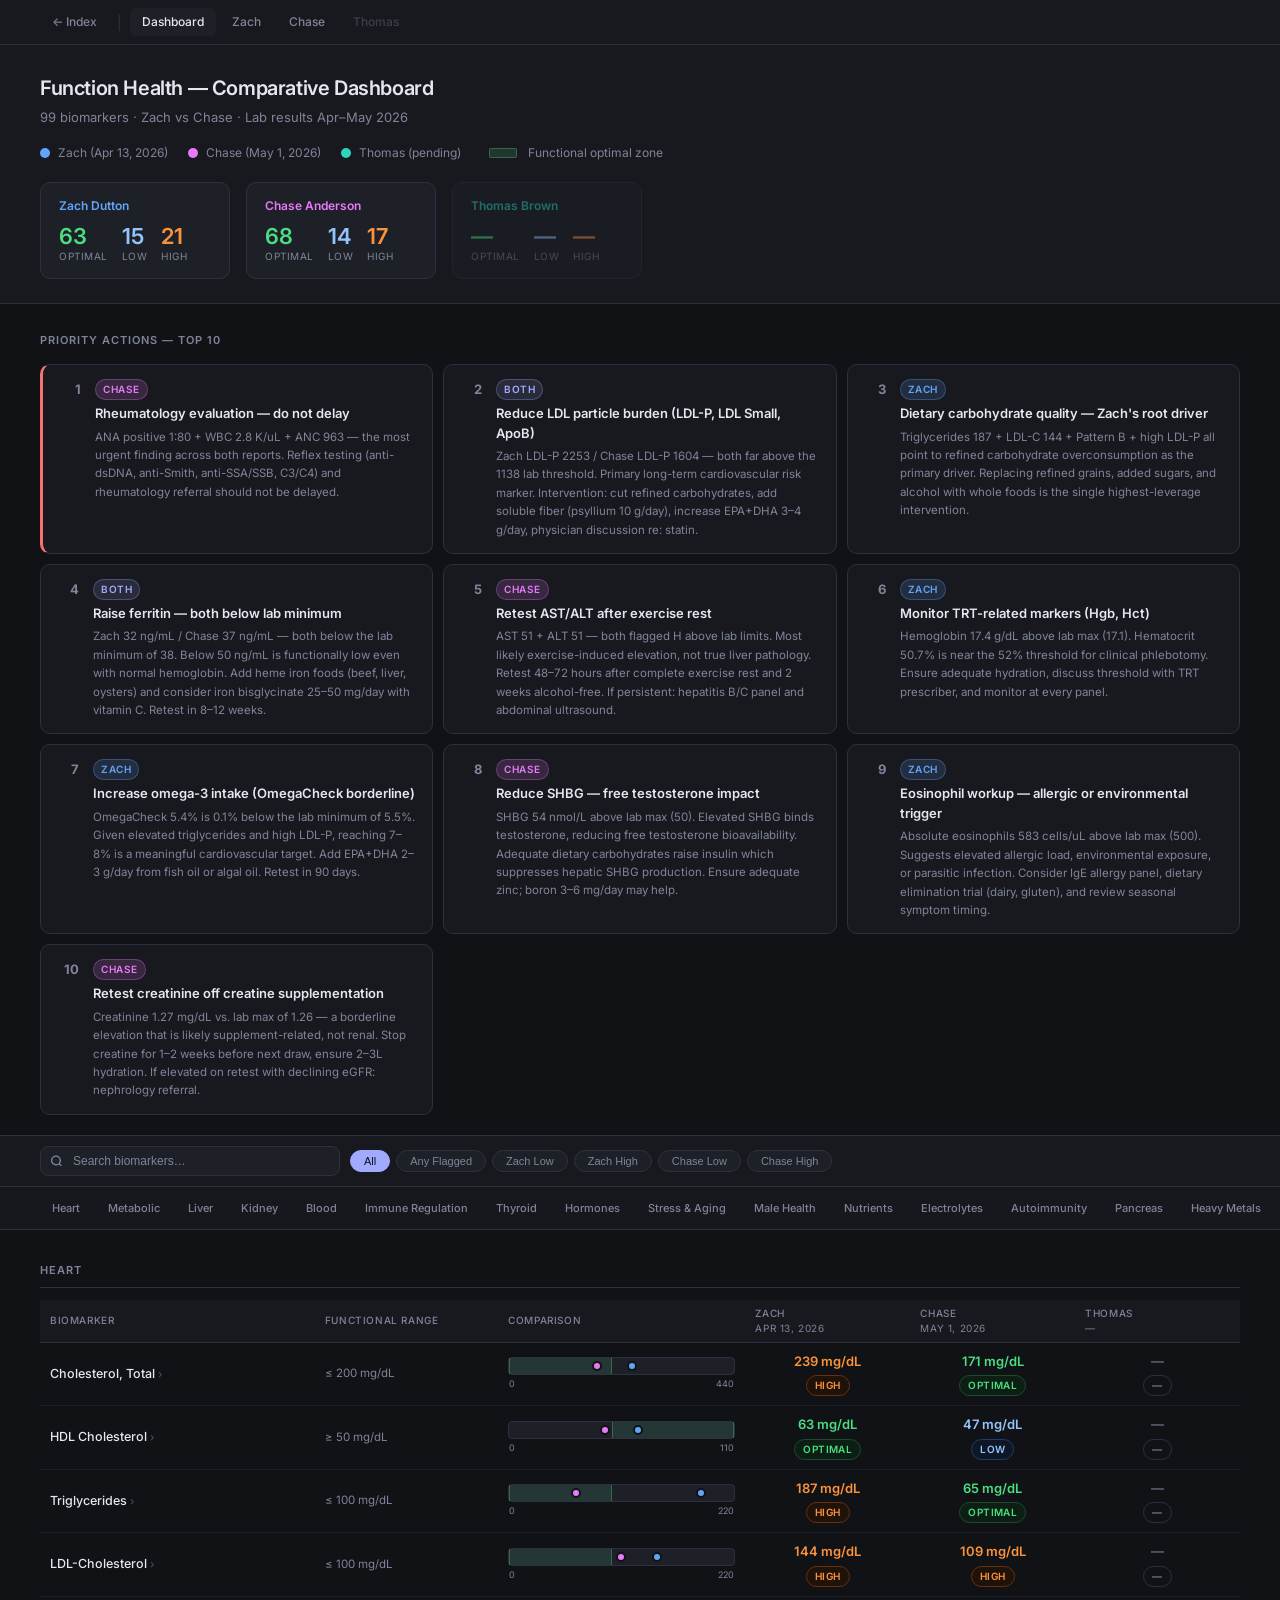
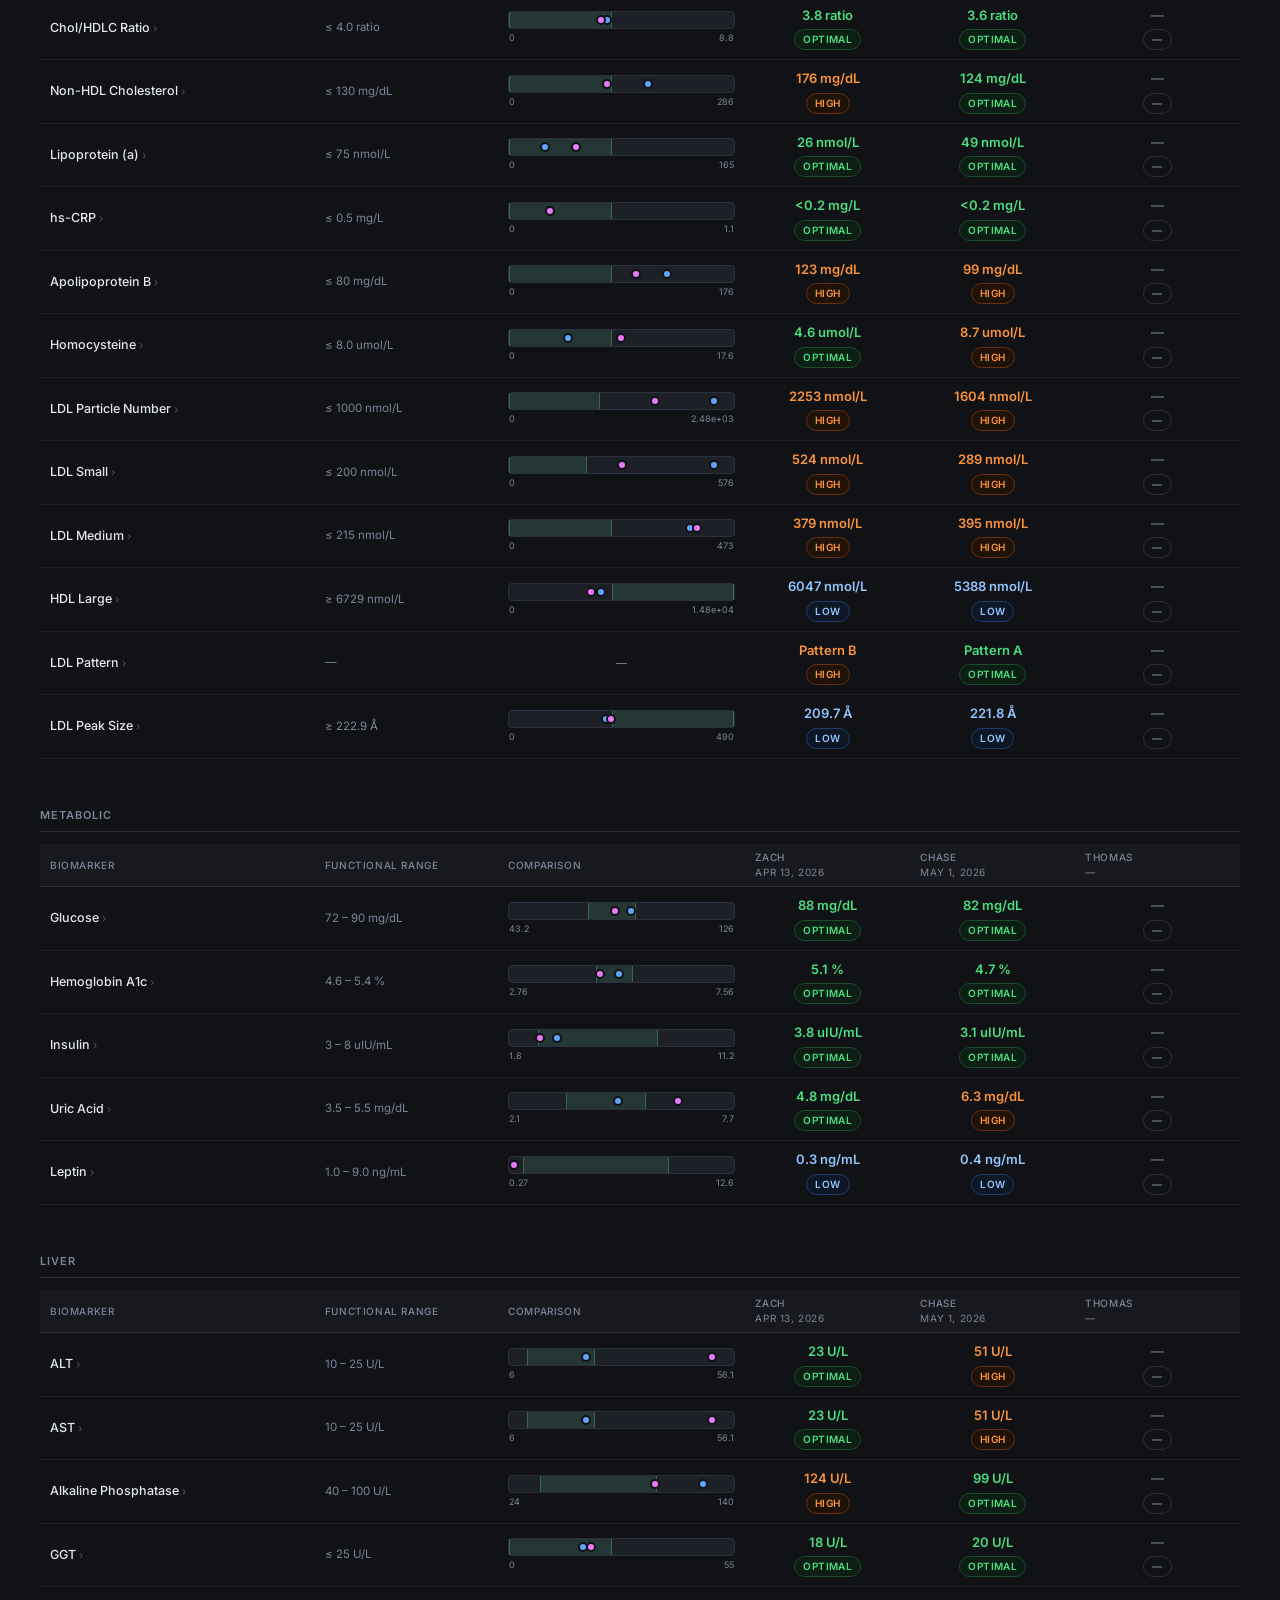
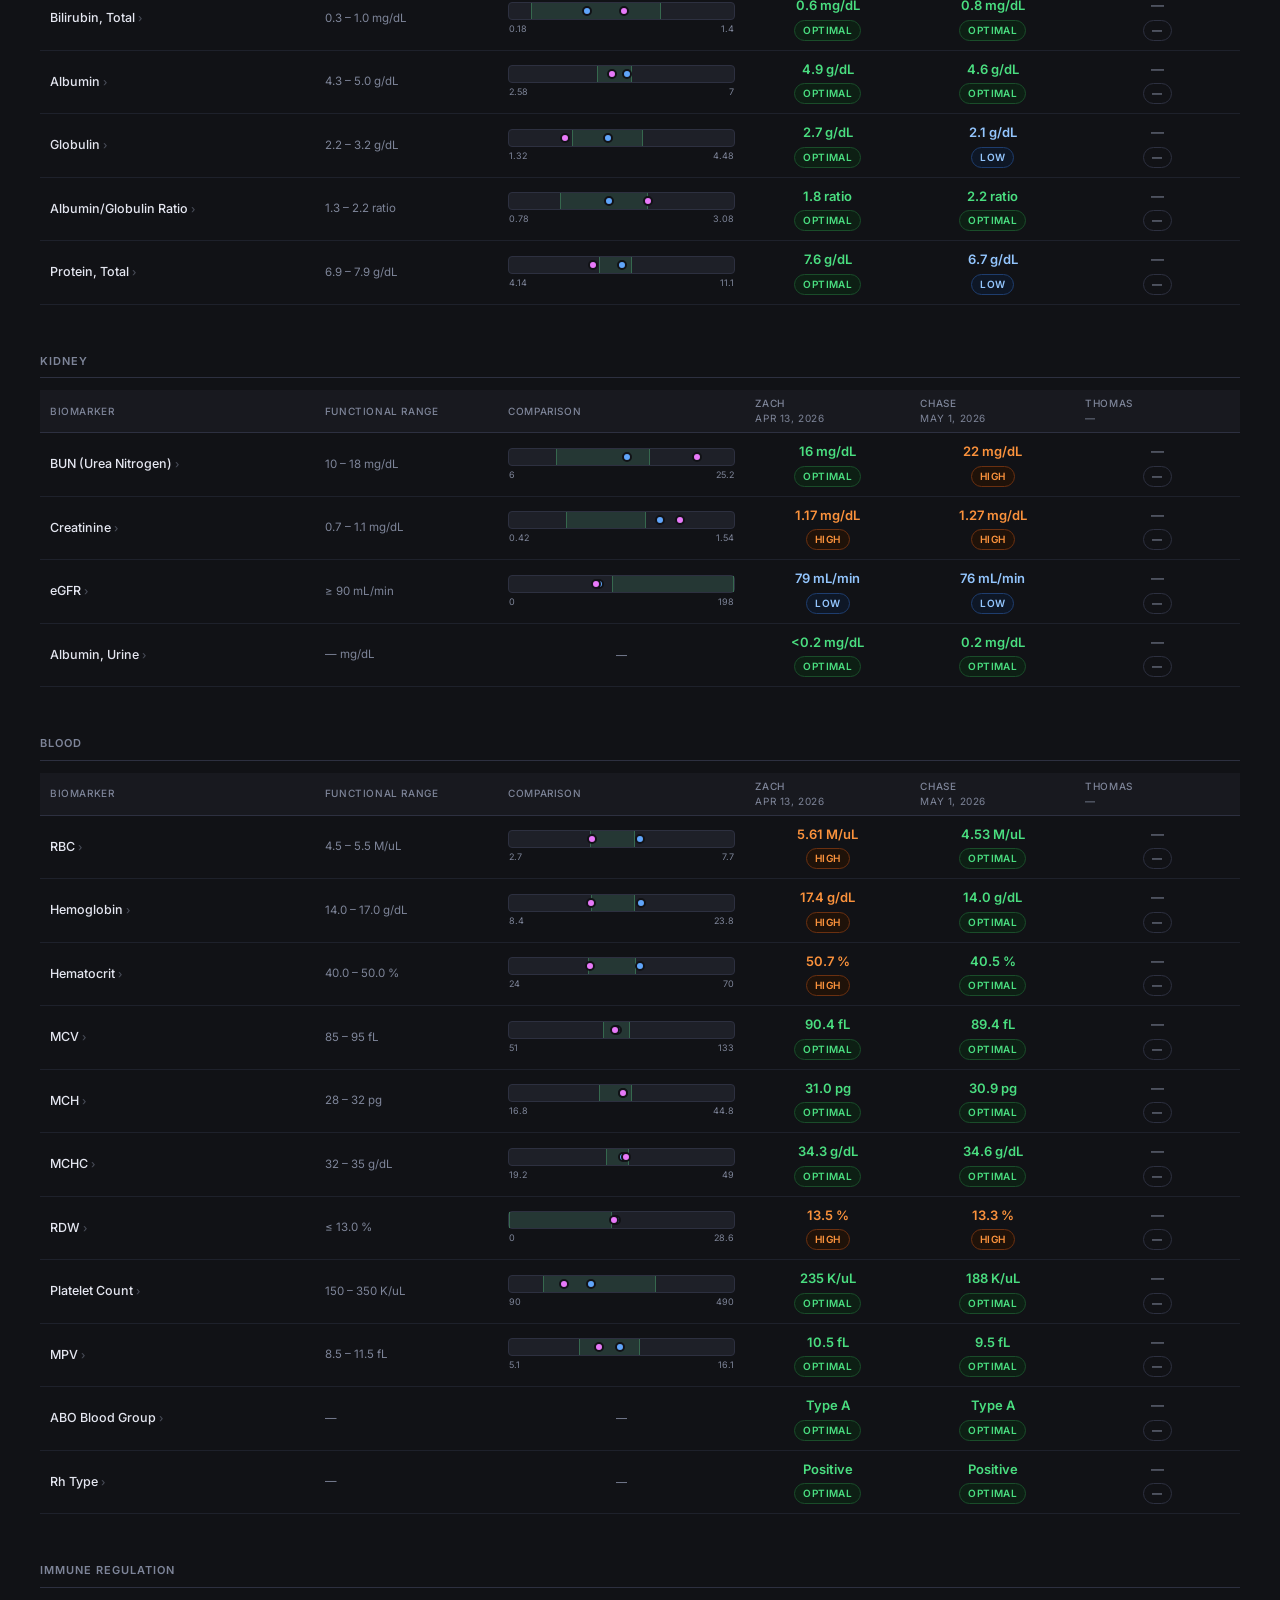
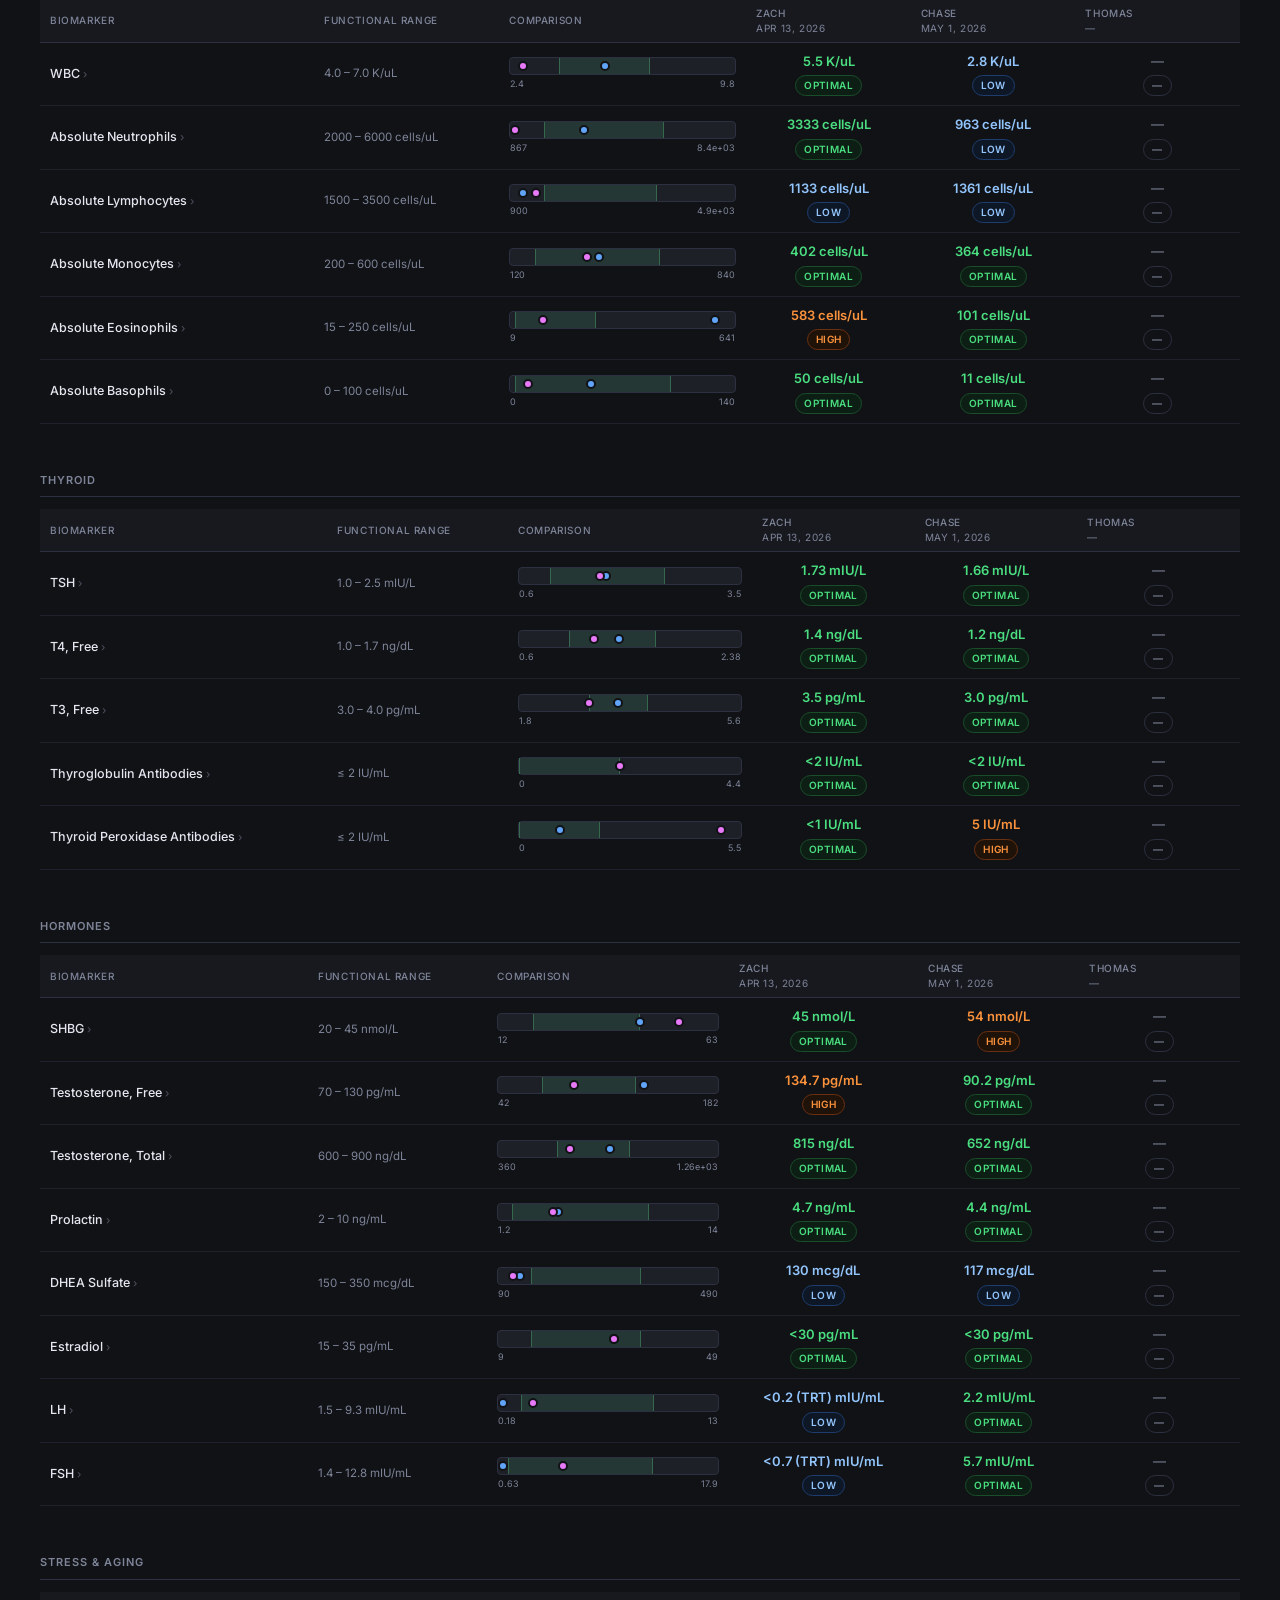
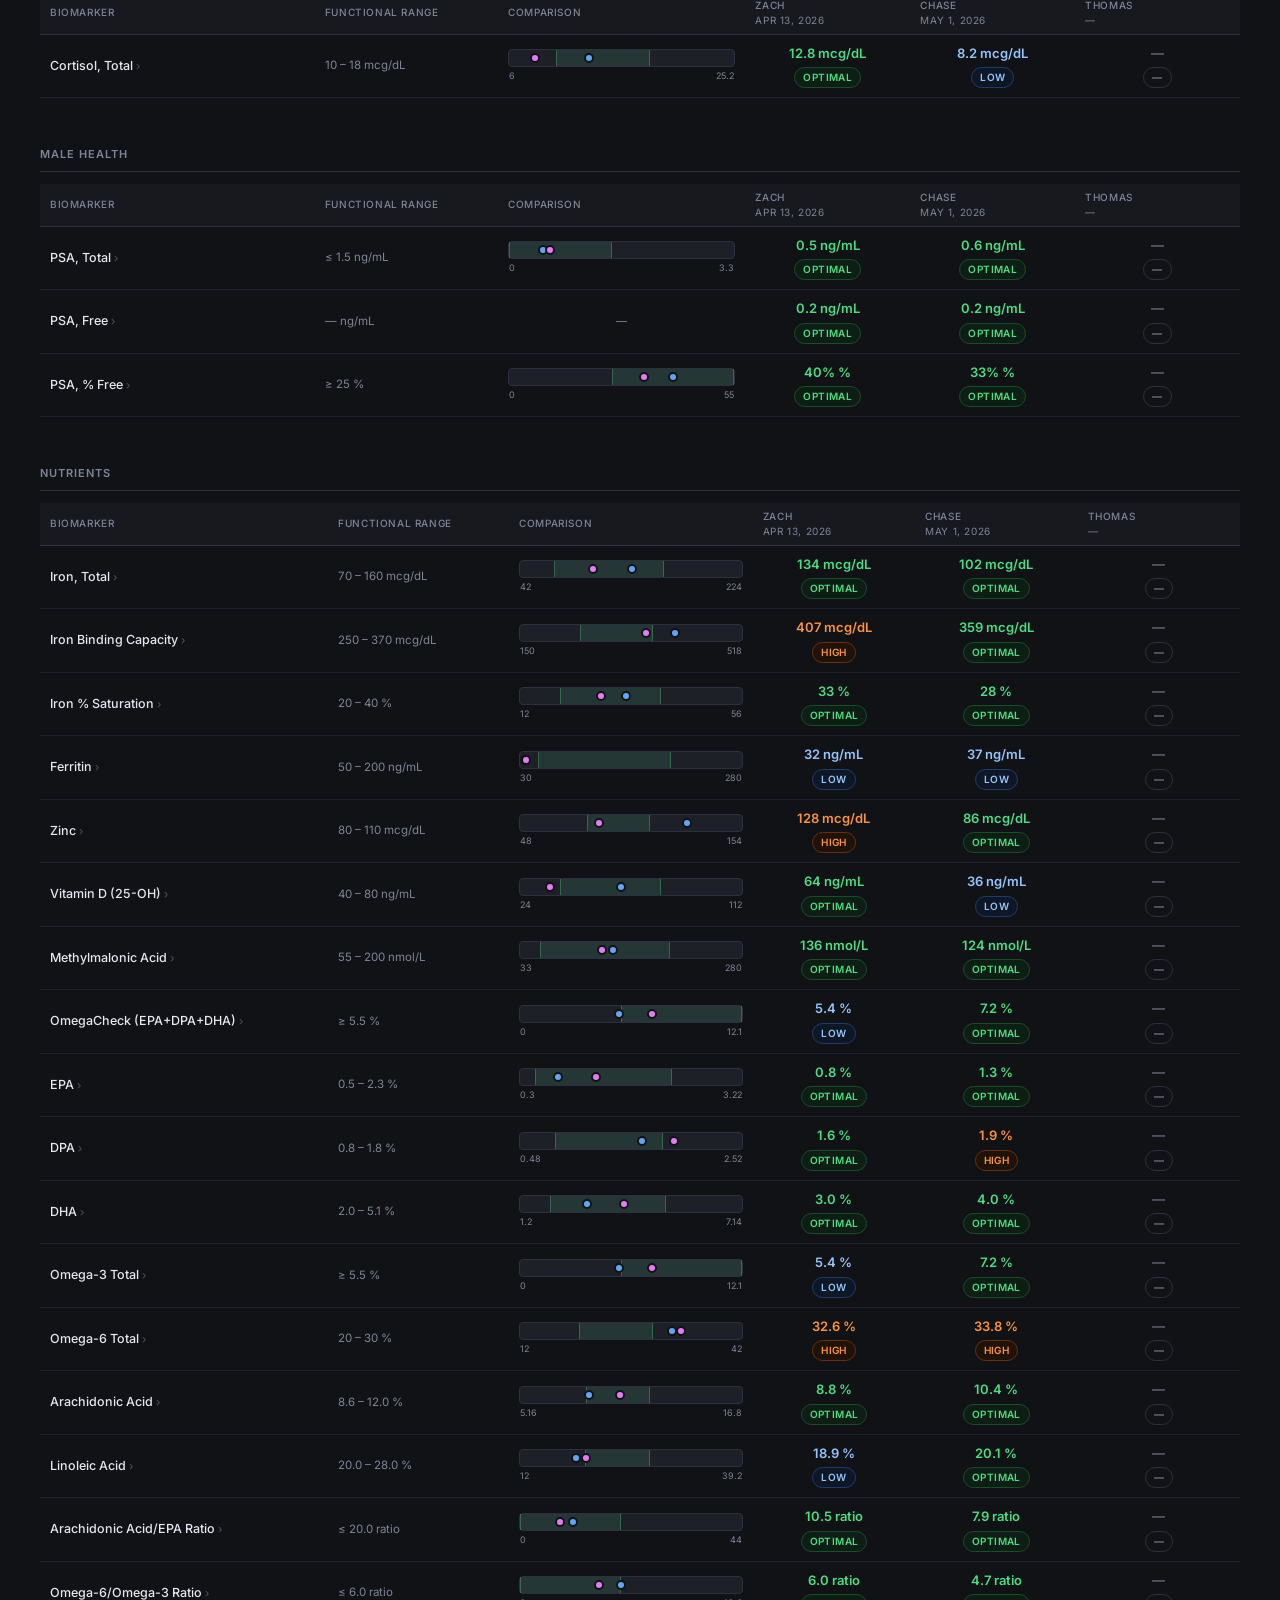
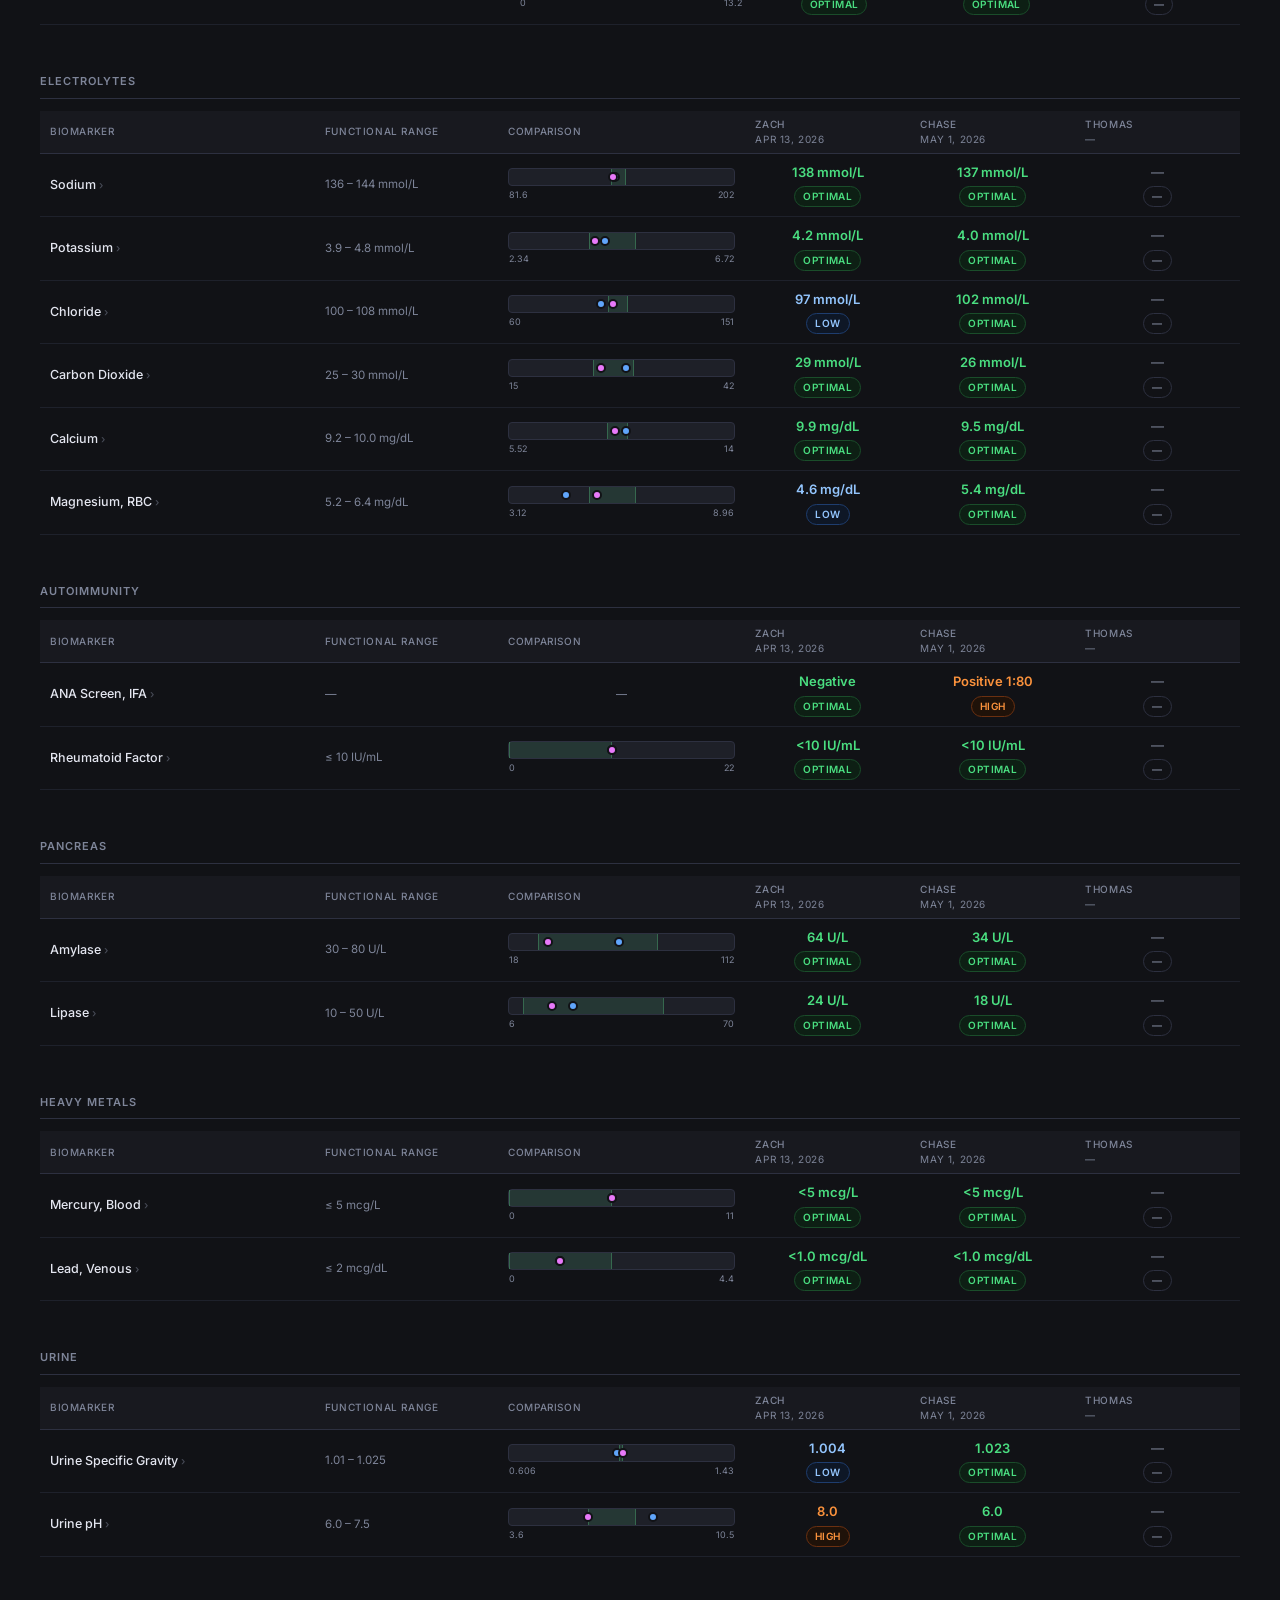
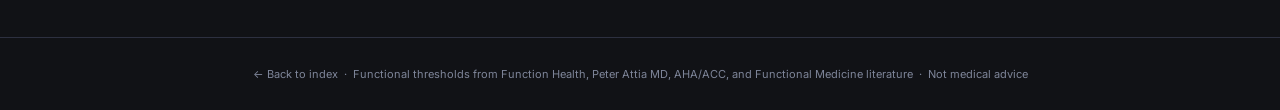
==== commit 49e8c2e7: "Dashboard: expandable rows, Top 10 actions, nav bar, detail context - Add top nav bar (← Index | Das" ====
--- a/health-dashboard/index.html
+++ b/health-dashboard/index.html
@@ -9,199 +9,99 @@
     *, *::before, *::after { box-sizing: border-box; margin: 0; padding: 0; }
 
     :root {
-      --bg:       #111216;
-      --surface:  #18191f;
-      --surface2: #1e2028;
-      --border:   #2d3040;
-      --text:     #e4e6f0;
-      --muted:    #7e8599;
-      --accent:   #a0aaff;
-
+      --bg: #111216; --surface: #18191f; --surface2: #1e2028;
+      --border: #2d3040; --text: #e4e6f0; --muted: #7e8599; --accent: #a0aaff;
       --opt-bg: #0d1f14; --opt-text: #4ade80; --opt-border: #1a4d2a;
       --low-bg: #0e1726; --low-text: #93c5fd; --low-border: #1e3d6e;
       --high-bg: #1f1209; --high-text: #fb923c; --high-border: #6b3010;
-
-      --zach-color:   #60a5fa;
-      --chase-color:  #e879f9;
-      --thomas-color: #2dd4bf;
+      --zach-color: #60a5fa; --chase-color: #e879f9; --thomas-color: #2dd4bf;
     }
 
     body { font-family: 'Inter', sans-serif; background: var(--bg); color: var(--text); font-size: 13px; line-height: 1.5; }
 
+    /* ── Top nav ── */
+    .top-nav { background: var(--surface); border-bottom: 1px solid var(--border);
+      padding: 8px 40px; display: flex; gap: 4px; align-items: center; overflow-x: auto; }
+    .top-nav-item { padding: 5px 12px; border-radius: 6px; font-size: 12px; font-weight: 500;
+      color: var(--muted); text-decoration: none; white-space: nowrap;
+      transition: background 0.12s, color 0.12s; }
+    .top-nav-item:hover { background: var(--surface2); color: var(--text); }
+    .top-nav-active { background: var(--surface2); color: var(--text); }
+    .top-nav-sep { color: var(--border); padding: 0 4px; font-size: 14px; }
+    .top-nav-dim { opacity: 0.35; cursor: default; pointer-events: none; }
+
     /* ── Header ── */
-    header {
-      background: var(--surface);
-      border-bottom: 1px solid var(--border);
-      padding: 32px 40px 24px;
-    }
+    header { background: var(--surface); border-bottom: 1px solid var(--border); padding: 28px 40px 24px; }
     .header-top { display: flex; align-items: flex-start; justify-content: space-between; gap: 24px; flex-wrap: wrap; }
-    .header-title h1 { font-size: 24px; font-weight: 600; letter-spacing: -0.4px; }
+    .header-title h1 { font-size: 20px; font-weight: 600; letter-spacing: -0.4px; }
     .header-title .subtitle { color: var(--muted); font-size: 13px; margin-top: 5px; }
-
-    /* ── Legend ── */
-    .legend { display: flex; gap: 24px; margin-top: 20px; flex-wrap: wrap; }
+    .legend { display: flex; gap: 20px; margin-top: 16px; flex-wrap: wrap; }
     .legend-item { display: flex; align-items: center; gap: 8px; font-size: 12px; color: var(--muted); }
-    .dot-legend { width: 12px; height: 12px; border-radius: 50%; }
+    .dot-legend { width: 10px; height: 10px; border-radius: 50%; flex-shrink: 0; }
     .dot-legend.zach   { background: var(--zach-color); }
     .dot-legend.chase  { background: var(--chase-color); }
     .dot-legend.thomas { background: var(--thomas-color); }
 
     /* ── Summary cards ── */
-    .summary-row { display: flex; gap: 24px; margin-top: 24px; flex-wrap: wrap; }
+    .summary-row { display: flex; gap: 16px; margin-top: 20px; flex-wrap: wrap; }
     .person-summary {
-      background: var(--surface2);
-      border: 1px solid var(--border);
-      border-radius: 10px;
-      padding: 16px 20px;
-      min-width: 200px;
+      background: var(--surface2); border: 1px solid var(--border); border-radius: 10px;
+      padding: 14px 18px; min-width: 190px;
     }
-    .person-summary .ps-name { font-size: 13px; font-weight: 600; color: var(--accent); margin-bottom: 10px; }
-    .ps-stats { display: flex; gap: 16px; }
-    .ps-stat .num { font-size: 24px; font-weight: 600; line-height: 1; }
+    .person-summary .ps-name { font-size: 12px; font-weight: 600; margin-bottom: 10px; }
+    .ps-name-zach  { color: var(--zach-color); }
+    .ps-name-chase { color: var(--chase-color); }
+    .ps-stats { display: flex; gap: 14px; }
+    .ps-stat .num { font-size: 22px; font-weight: 600; line-height: 1; }
     .ps-stat .lbl { font-size: 10px; text-transform: uppercase; letter-spacing: 0.5px; color: var(--muted); margin-top: 2px; }
     .ps-stat.opt .num { color: var(--opt-text); }
     .ps-stat.low .num { color: var(--low-text); }
     .ps-stat.high .num { color: var(--high-text); }
 
-    /* ── Nav ── */
-    .nav-bar {
+    /* ── Priority section ── */
+    .priority-section { padding: 28px 40px 20px; border-bottom: 1px solid var(--border); }
+    .priority-heading { font-size: 11px; font-weight: 600; text-transform: uppercase;
+      letter-spacing: 1px; color: var(--muted); margin-bottom: 16px; }
+    .priority-grid { display: grid; grid-template-columns: repeat(auto-fill, minmax(340px, 1fr)); gap: 10px; }
+    .priority-card {
+      background: var(--surface); border: 1px solid var(--border); border-radius: 10px;
+      padding: 14px 16px; display: flex; gap: 14px; align-items: flex-start;
+    }
+    .priority-card.urgent { border-left: 3px solid #f87171; }
+    .priority-rank {
+      font-size: 13px; font-weight: 700; color: var(--muted);
+      min-width: 22px; text-align: right; padding-top: 1px; flex-shrink: 0;
+    }
+    .priority-body { flex: 1; min-width: 0; }
+    .priority-who { margin-bottom: 4px; display: flex; gap: 5px; flex-wrap: wrap; }
+    .who-tag { font-size: 10px; font-weight: 600; padding: 2px 7px; border-radius: 12px;
+      text-transform: uppercase; letter-spacing: 0.5px; }
+    .who-zach  { background: rgba(96,165,250,0.15); color: var(--zach-color); border: 1px solid rgba(96,165,250,0.3); }
+    .who-chase { background: rgba(232,121,249,0.15); color: var(--chase-color); border: 1px solid rgba(232,121,249,0.3); }
+    .who-both  { background: rgba(160,170,255,0.12); color: var(--accent); border: 1px solid rgba(160,170,255,0.3); }
+    .priority-name { font-size: 13px; font-weight: 600; color: var(--text); margin-bottom: 4px; }
+    .priority-desc { font-size: 11.5px; color: var(--muted); line-height: 1.6; }
+
+    /* ── Category jump nav ── */
+    .cat-nav {
       position: sticky; top: 0; z-index: 100;
-      background: #18191fee;
-      backdrop-filter: blur(8px);
+      background: #18191fee; backdrop-filter: blur(8px);
       border-bottom: 1px solid var(--border);
-      padding: 10px 40px;
-      display: flex; flex-wrap: wrap; gap: 6px;
+      padding: 8px 40px; display: flex; flex-wrap: nowrap; gap: 4px; overflow-x: auto;
     }
     .nav-pill {
-      display: inline-block;
-      padding: 4px 12px;
-      border-radius: 20px;
-      font-size: 11px;
-      font-weight: 500;
-      color: var(--muted);
-      text-decoration: none;
-      border: 1px solid transparent;
-      transition: all 0.15s;
+      display: inline-block; padding: 4px 11px; border-radius: 20px; font-size: 11px;
+      font-weight: 500; color: var(--muted); text-decoration: none; border: 1px solid transparent;
+      transition: all 0.15s; white-space: nowrap; flex-shrink: 0;
     }
     .nav-pill:hover { color: var(--text); border-color: var(--border); }
 
-    /* ── Main ── */
-    main { padding: 32px 40px; max-width: 1400px; margin: 0 auto; }
-
-    .cat-section { margin-bottom: 52px; }
-    .cat-heading {
-      font-size: 15px; font-weight: 600; color: var(--accent);
-      padding-bottom: 10px;
-      border-bottom: 1px solid var(--border);
-      margin-bottom: 16px;
-      letter-spacing: 0.2px;
-    }
-
-    .table-wrap { overflow-x: auto; }
-
-    .bm-table {
-      width: 100%;
-      border-collapse: collapse;
-    }
-    .bm-table thead th {
-      text-align: left;
-      font-size: 10px;
-      font-weight: 500;
-      text-transform: uppercase;
-      letter-spacing: 0.6px;
-      color: var(--muted);
-      padding: 6px 10px;
-      border-bottom: 1px solid var(--border);
-      white-space: nowrap;
-    }
-    .bm-table tbody tr { border-bottom: 1px solid rgba(45,48,64,0.5); }
-    .bm-table tbody tr:last-child { border-bottom: none; }
-    .bm-table tbody tr:hover { background: rgba(255,255,255,0.015); }
-
-    .bm-table td { padding: 9px 10px; vertical-align: middle; }
-
-    .col-name  { min-width: 200px; }
-    .col-range { min-width: 110px; }
-    .col-bar   { min-width: 180px; }
-    .col-person { min-width: 130px; text-align: center; }
-
-    .bm-name  { font-weight: 500; font-size: 12.5px; }
-    .bm-range { color: var(--muted); font-size: 11.5px; white-space: nowrap; }
-
-    /* ── Person cells ── */
-    .person-cell { text-align: center; }
-    .pval { font-size: 13px; font-weight: 600; margin-bottom: 4px; }
-    .muted { color: var(--muted); font-weight: 400; }
-
-    .lc-opt  .pval { color: var(--opt-text); }
-    .lc-low  .pval { color: var(--low-text); }
-    .lc-high .pval { color: var(--high-text); }
-    .lc-none .pval { color: var(--muted); }
-
-    /* ── Level badges ── */
-    .badge {
-      display: inline-block;
-      padding: 2px 8px;
-      border-radius: 20px;
-      font-size: 10px;
-      font-weight: 600;
-      text-transform: uppercase;
-      letter-spacing: 0.4px;
-      white-space: nowrap;
-    }
-    .badge-opt  { background: var(--opt-bg);  color: var(--opt-text);  border: 1px solid var(--opt-border); }
-    .badge-low  { background: var(--low-bg);  color: var(--low-text);  border: 1px solid var(--low-border); }
-    .badge-high { background: var(--high-bg); color: var(--high-text); border: 1px solid var(--high-border); }
-    .badge-none { background: transparent;    color: var(--muted);     border: 1px solid var(--border); }
-
-    /* ── Gauge bar ── */
-    .gauge-wrap { width: 100%; }
-    .gauge {
-      position: relative;
-      height: 18px;
-      background: var(--surface2);
-      border: 1px solid var(--border);
-      border-radius: 4px;
-      overflow: visible;
-    }
-    .gauge-zone {
-      position: absolute;
-      top: 0; bottom: 0;
-      background: rgba(93,219,138,0.12);
-      border-left:  1px solid rgba(93,219,138,0.3);
-      border-right: 1px solid rgba(93,219,138,0.3);
-    }
-    .dot {
-      position: absolute;
-      top: 50%;
-      transform: translate(-50%, -50%);
-      width: 10px; height: 10px;
-      border-radius: 50%;
-      border: 2px solid var(--bg);
-      z-index: 2;
-    }
-    .dot-zach  { background: var(--zach-color); }
-    .dot-chase { background: var(--chase-color); }
-    .gauge-labels {
-      display: flex;
-      justify-content: space-between;
-      font-size: 9px;
-      color: var(--muted);
-      margin-top: 2px;
-      padding: 0 1px;
-    }
-    .no-bar { color: var(--muted); font-size: 11px; text-align: center; }
-
-    .test-date { font-size: 10px; color: var(--muted); font-weight: 400; }
-
     /* ── Filter controls ── */
     .controls {
-      padding: 10px 40px;
-      border-bottom: 1px solid var(--border);
-      background: var(--surface);
+      padding: 10px 40px; border-bottom: 1px solid var(--border); background: var(--surface);
       display: flex; flex-wrap: wrap; gap: 10px; align-items: center;
     }
-    .search-wrap { position: relative; flex: 1; min-width: 180px; max-width: 320px; }
+    .search-wrap { position: relative; flex: 1; min-width: 180px; max-width: 300px; }
     .search-wrap svg { position: absolute; left: 10px; top: 50%; transform: translateY(-50%); color: var(--muted); pointer-events: none; }
     #search { width: 100%; background: var(--surface2); border: 1px solid var(--border);
       border-radius: 8px; padding: 7px 12px 7px 32px; color: var(--text); font-size: 12px; outline: none; }
@@ -213,33 +113,115 @@
     .pill:hover { color: var(--text); border-color: var(--accent); }
     .pill.active { background: var(--accent); border-color: var(--accent); color: #0d0f18; }
     #result-count { font-size: 11px; color: var(--muted); margin-left: auto; white-space: nowrap; }
+
+    /* ── Main ── */
+    main { padding: 32px 40px; max-width: 1400px; margin: 0 auto; }
+    .cat-section { margin-bottom: 48px; }
+    .cat-heading {
+      font-size: 11px; font-weight: 600; text-transform: uppercase; letter-spacing: 1px;
+      color: var(--muted); padding-bottom: 8px; border-bottom: 1px solid var(--border);
+      margin-bottom: 12px;
+    }
+    .table-wrap { overflow-x: auto; }
+    .bm-table { width: 100%; border-collapse: collapse; }
+    .bm-table thead th {
+      text-align: left; font-size: 10px; font-weight: 500; text-transform: uppercase;
+      letter-spacing: 0.6px; color: var(--muted); padding: 6px 10px;
+      border-bottom: 1px solid var(--border); white-space: nowrap; background: var(--surface);
+    }
+    .bm-table tbody tr { border-bottom: 1px solid rgba(45,48,64,0.5); }
+    .bm-table tbody tr:last-child { border-bottom: none; }
+    .bm-table td { padding: 9px 10px; vertical-align: middle; }
+
+    .col-name   { min-width: 200px; }
+    .col-range  { min-width: 110px; }
+    .col-bar    { min-width: 180px; }
+    .col-person { min-width: 120px; text-align: center; }
+
+    .bm-row[data-toggle] { cursor: pointer; }
+    .bm-row[data-toggle]:hover { background: rgba(255,255,255,0.015); }
+    .bm-name { font-weight: 500; font-size: 12.5px; }
+    .tog-indicator { font-size: 11px; color: var(--muted); opacity: 0.5; transition: transform 0.15s; display: inline-block; }
+    .bm-row.row-open .tog-indicator { transform: rotate(90deg); }
+    .bm-range { color: var(--muted); font-size: 11.5px; white-space: nowrap; }
+    .person-cell { text-align: center; }
+    .pval { font-size: 13px; font-weight: 600; margin-bottom: 4px; }
+    .muted { color: var(--muted); font-weight: 400; }
+    .lc-opt  .pval { color: var(--opt-text); }
+    .lc-low  .pval { color: var(--low-text); }
+    .lc-high .pval { color: var(--high-text); }
+    .lc-none .pval { color: var(--muted); }
+
+    /* ── Badges ── */
+    .badge { display: inline-block; padding: 2px 8px; border-radius: 20px; font-size: 10px;
+      font-weight: 600; text-transform: uppercase; letter-spacing: 0.4px; white-space: nowrap; }
+    .badge-opt  { background: var(--opt-bg);  color: var(--opt-text);  border: 1px solid var(--opt-border); }
+    .badge-low  { background: var(--low-bg);  color: var(--low-text);  border: 1px solid var(--low-border); }
+    .badge-high { background: var(--high-bg); color: var(--high-text); border: 1px solid var(--high-border); }
+    .badge-none { background: transparent;    color: var(--muted);     border: 1px solid var(--border); }
+
+    /* ── Gauge bar ── */
+    .gauge-wrap { width: 100%; }
+    .gauge { position: relative; height: 18px; background: var(--surface2);
+      border: 1px solid var(--border); border-radius: 4px; overflow: visible; }
+    .gauge-zone { position: absolute; top: 0; bottom: 0;
+      background: rgba(93,219,138,0.12);
+      border-left: 1px solid rgba(93,219,138,0.3); border-right: 1px solid rgba(93,219,138,0.3); }
+    .dot { position: absolute; top: 50%; transform: translate(-50%, -50%);
+      width: 10px; height: 10px; border-radius: 50%; border: 2px solid var(--bg); z-index: 2; }
+    .dot-zach  { background: var(--zach-color); }
+    .dot-chase { background: var(--chase-color); }
+    .gauge-labels { display: flex; justify-content: space-between; font-size: 9px;
+      color: var(--muted); margin-top: 2px; padding: 0 1px; }
+    .no-bar { color: var(--muted); font-size: 11px; text-align: center; }
+    .test-date { font-size: 10px; color: var(--muted); font-weight: 400; }
+
+    /* ── Detail rows ── */
+    .detail-row { border-bottom: 2px solid var(--border); }
+    .detail-cell { padding: 12px 20px 16px 20px; background: var(--surface); }
+    .dd-ctx { font-size: 12px; color: var(--muted); line-height: 1.7; margin-bottom: 12px; }
+    .ctx-label { font-weight: 600; color: #8899cc; font-size: 10px; text-transform: uppercase;
+      letter-spacing: 0.5px; margin-right: 5px; }
+    .dd-persons { display: flex; gap: 24px; flex-wrap: wrap; }
+    .dd-person { flex: 1; min-width: 220px; }
+    .dd-pname { font-size: 11px; font-weight: 700; text-transform: uppercase;
+      letter-spacing: 0.6px; margin-bottom: 6px; }
+    .dd-zach  { color: var(--zach-color); }
+    .dd-chase { color: var(--chase-color); }
+    .dd-note { font-size: 12px; color: var(--muted); margin-bottom: 6px; line-height: 1.6; }
+    .dd-acts { padding-left: 14px; font-size: 11.5px; color: var(--muted); line-height: 1.75; }
+    .dd-acts li { margin-bottom: 2px; }
     .bm-row.hidden { display: none; }
+    .detail-row.hidden { display: none; }
     .cat-section.all-hidden { display: none; }
 
     /* ── Footer ── */
-    footer {
-      text-align: center;
-      padding: 28px;
-      color: var(--muted);
-      font-size: 11px;
-      border-top: 1px solid var(--border);
-    }
+    footer { text-align: center; padding: 28px; color: var(--muted);
+      font-size: 11px; border-top: 1px solid var(--border); }
 
     @media (max-width: 700px) {
-      header, main { padding-left: 16px; padding-right: 16px; }
-      .nav-bar { padding-left: 16px; padding-right: 16px; }
+      header, main, .priority-section { padding-left: 16px; padding-right: 16px; }
+      .top-nav, .cat-nav { padding-left: 16px; padding-right: 16px; }
+      .controls { padding-left: 16px; padding-right: 16px; }
     }
   </style>
 </head>
 <body>
 
+<nav class="top-nav">
+  <a class="top-nav-item" href="../">← Index</a>
+  <span class="top-nav-sep">|</span>
+  <a class="top-nav-item top-nav-active" href="#">Dashboard</a>
+  <a class="top-nav-item" href="../relationships/zach/">Zach</a>
+  <a class="top-nav-item" href="../relationships/chase/">Chase</a>
+  <a class="top-nav-item top-nav-dim">Thomas</a>
+</nav>
+
 <header>
   <div class="header-top">
     <div class="header-title">
-      <h1>Function Health — Comparative Biomarker Dashboard</h1>
-      <div class="subtitle">
-        99 biomarkers · Organized by Function Health categories · Functional ranges from longevity medicine literature
-      </div>
+      <h1>Function Health — Comparative Dashboard</h1>
+      <div class="subtitle">99 biomarkers · Zach vs Chase · Lab results Apr–May 2026</div>
     </div>
   </div>
 
@@ -248,14 +230,14 @@
     <div class="legend-item"><div class="dot-legend chase"></div> Chase (May 1, 2026)</div>
     <div class="legend-item"><div class="dot-legend thomas"></div> Thomas (pending)</div>
     <div class="legend-item" style="margin-left:8px">
-      <span style="display:inline-block;width:32px;height:10px;background:rgba(93,219,138,0.15);border:1px solid rgba(93,219,138,0.3);border-radius:2px"></span>
+      <span style="display:inline-block;width:28px;height:10px;background:rgba(93,219,138,0.15);border:1px solid rgba(93,219,138,0.3);border-radius:2px"></span>
       &nbsp;Functional optimal zone
     </div>
   </div>
 
   <div class="summary-row">
     <div class="person-summary">
-      <div class="ps-name">Zach Dutton</div>
+      <div class="ps-name ps-name-zach">Zach Dutton</div>
       <div class="ps-stats">
         <div class="ps-stat opt"><div class="num">63</div><div class="lbl">Optimal</div></div>
         <div class="ps-stat low"><div class="num">15</div><div class="lbl">Low</div></div>
@@ -263,15 +245,15 @@
       </div>
     </div>
     <div class="person-summary">
-      <div class="ps-name">Chase Anderson</div>
+      <div class="ps-name ps-name-chase">Chase Anderson</div>
       <div class="ps-stats">
         <div class="ps-stat opt"><div class="num">68</div><div class="lbl">Optimal</div></div>
         <div class="ps-stat low"><div class="num">14</div><div class="lbl">Low</div></div>
         <div class="ps-stat high"><div class="num">17</div><div class="lbl">High</div></div>
       </div>
     </div>
-    <div class="person-summary" style="opacity:0.5">
-      <div class="ps-name">Thomas Brown</div>
+    <div class="person-summary" style="opacity:0.45">
+      <div class="ps-name" style="color:var(--thomas-color)">Thomas Brown</div>
       <div class="ps-stats">
         <div class="ps-stat opt"><div class="num">—</div><div class="lbl">Optimal</div></div>
         <div class="ps-stat low"><div class="num">—</div><div class="lbl">Low</div></div>
@@ -280,6 +262,103 @@
     </div>
   </div>
 </header>
+
+<div class="priority-section">
+  <div class="priority-heading">Priority Actions — Top 10</div>
+  <div class="priority-grid">
+
+    <div class="priority-card urgent">
+      <div class="priority-rank">1</div>
+      <div class="priority-body">
+        <div class="priority-who"><span class="who-tag who-chase">Chase</span></div>
+        <div class="priority-name">Rheumatology evaluation — do not delay</div>
+        <div class="priority-desc">ANA positive 1:80 + WBC 2.8 K/uL + ANC 963 — the most urgent finding across both reports. Reflex testing (anti-dsDNA, anti-Smith, anti-SSA/SSB, C3/C4) and rheumatology referral should not be delayed.</div>
+      </div>
+    </div>
+
+    <div class="priority-card">
+      <div class="priority-rank">2</div>
+      <div class="priority-body">
+        <div class="priority-who"><span class="who-tag who-both">Both</span></div>
+        <div class="priority-name">Reduce LDL particle burden (LDL-P, LDL Small, ApoB)</div>
+        <div class="priority-desc">Zach LDL-P 2253 / Chase LDL-P 1604 — both far above the 1138 lab threshold. Primary long-term cardiovascular risk marker. Intervention: cut refined carbohydrates, add soluble fiber (psyllium 10 g/day), increase EPA+DHA 3–4 g/day, physician discussion re: statin.</div>
+      </div>
+    </div>
+
+    <div class="priority-card">
+      <div class="priority-rank">3</div>
+      <div class="priority-body">
+        <div class="priority-who"><span class="who-tag who-zach">Zach</span></div>
+        <div class="priority-name">Dietary carbohydrate quality — Zach's root driver</div>
+        <div class="priority-desc">Triglycerides 187 + LDL-C 144 + Pattern B + high LDL-P all point to refined carbohydrate overconsumption as the primary driver. Replacing refined grains, added sugars, and alcohol with whole foods is the single highest-leverage intervention.</div>
+      </div>
+    </div>
+
+    <div class="priority-card">
+      <div class="priority-rank">4</div>
+      <div class="priority-body">
+        <div class="priority-who"><span class="who-tag who-both">Both</span></div>
+        <div class="priority-name">Raise ferritin — both below lab minimum</div>
+        <div class="priority-desc">Zach 32 ng/mL / Chase 37 ng/mL — both below the lab minimum of 38. Below 50 ng/mL is functionally low even with normal hemoglobin. Add heme iron foods (beef, liver, oysters) and consider iron bisglycinate 25–50 mg/day with vitamin C. Retest in 8–12 weeks.</div>
+      </div>
+    </div>
+
+    <div class="priority-card">
+      <div class="priority-rank">5</div>
+      <div class="priority-body">
+        <div class="priority-who"><span class="who-tag who-chase">Chase</span></div>
+        <div class="priority-name">Retest AST/ALT after exercise rest</div>
+        <div class="priority-desc">AST 51 + ALT 51 — both flagged H above lab limits. Most likely exercise-induced elevation, not true liver pathology. Retest 48–72 hours after complete exercise rest and 2 weeks alcohol-free. If persistent: hepatitis B/C panel and abdominal ultrasound.</div>
+      </div>
+    </div>
+
+    <div class="priority-card">
+      <div class="priority-rank">6</div>
+      <div class="priority-body">
+        <div class="priority-who"><span class="who-tag who-zach">Zach</span></div>
+        <div class="priority-name">Monitor TRT-related markers (Hgb, Hct)</div>
+        <div class="priority-desc">Hemoglobin 17.4 g/dL above lab max (17.1). Hematocrit 50.7% is near the 52% threshold for clinical phlebotomy. Ensure adequate hydration, discuss threshold with TRT prescriber, and monitor at every panel.</div>
+      </div>
+    </div>
+
+    <div class="priority-card">
+      <div class="priority-rank">7</div>
+      <div class="priority-body">
+        <div class="priority-who"><span class="who-tag who-zach">Zach</span></div>
+        <div class="priority-name">Increase omega-3 intake (OmegaCheck borderline)</div>
+        <div class="priority-desc">OmegaCheck 5.4% is 0.1% below the lab minimum of 5.5%. Given elevated triglycerides and high LDL-P, reaching 7–8% is a meaningful cardiovascular target. Add EPA+DHA 2–3 g/day from fish oil or algal oil. Retest in 90 days.</div>
+      </div>
+    </div>
+
+    <div class="priority-card">
+      <div class="priority-rank">8</div>
+      <div class="priority-body">
+        <div class="priority-who"><span class="who-tag who-chase">Chase</span></div>
+        <div class="priority-name">Reduce SHBG — free testosterone impact</div>
+        <div class="priority-desc">SHBG 54 nmol/L above lab max (50). Elevated SHBG binds testosterone, reducing free testosterone bioavailability. Adequate dietary carbohydrates raise insulin which suppresses hepatic SHBG production. Ensure adequate zinc; boron 3–6 mg/day may help.</div>
+      </div>
+    </div>
+
+    <div class="priority-card">
+      <div class="priority-rank">9</div>
+      <div class="priority-body">
+        <div class="priority-who"><span class="who-tag who-zach">Zach</span></div>
+        <div class="priority-name">Eosinophil workup — allergic or environmental trigger</div>
+        <div class="priority-desc">Absolute eosinophils 583 cells/uL above lab max (500). Suggests elevated allergic load, environmental exposure, or parasitic infection. Consider IgE allergy panel, dietary elimination trial (dairy, gluten), and review seasonal symptom timing.</div>
+      </div>
+    </div>
+
+    <div class="priority-card">
+      <div class="priority-rank">10</div>
+      <div class="priority-body">
+        <div class="priority-who"><span class="who-tag who-chase">Chase</span></div>
+        <div class="priority-name">Retest creatinine off creatine supplementation</div>
+        <div class="priority-desc">Creatinine 1.27 mg/dL vs. lab max of 1.26 — a borderline elevation that is likely supplement-related, not renal. Stop creatine for 1–2 weeks before next draw, ensure 2–3L hydration. If elevated on retest with declining eGFR: nephrology referral.</div>
+      </div>
+    </div>
+
+  </div>
+</div>
 
 <div class="controls">
   <div class="search-wrap">
@@ -297,1009 +376,858 @@
   <span id="result-count"></span>
 </div>
 
-<nav class="nav-bar">
-<a class="nav-pill" href="#cat-heart">♥ Heart</a>
-<a class="nav-pill" href="#cat-metabolic">⚡ Metabolic</a>
-<a class="nav-pill" href="#cat-liver">◈ Liver</a>
-<a class="nav-pill" href="#cat-kidney">◎ Kidney</a>
-<a class="nav-pill" href="#cat-blood">○ Blood</a>
-<a class="nav-pill" href="#cat-immune-regulation">◉ Immune Regulation</a>
-<a class="nav-pill" href="#cat-thyroid">◇ Thyroid</a>
-<a class="nav-pill" href="#cat-hormones">◆ Hormones</a>
-<a class="nav-pill" href="#cat-stress-and-aging">◑ Stress & Aging</a>
-<a class="nav-pill" href="#cat-male-health">▲ Male Health</a>
-<a class="nav-pill" href="#cat-nutrients">◐ Nutrients</a>
-<a class="nav-pill" href="#cat-electrolytes">◊ Electrolytes</a>
-<a class="nav-pill" href="#cat-autoimmunity">★ Autoimmunity</a>
-<a class="nav-pill" href="#cat-pancreas">◈ Pancreas</a>
-<a class="nav-pill" href="#cat-heavy-metals">▼ Heavy Metals</a>
-<a class="nav-pill" href="#cat-urine">◑ Urine</a>
+<nav class="cat-nav">
+<a class="nav-pill" href="#cat-heart">Heart</a>
+<a class="nav-pill" href="#cat-metabolic">Metabolic</a>
+<a class="nav-pill" href="#cat-liver">Liver</a>
+<a class="nav-pill" href="#cat-kidney">Kidney</a>
+<a class="nav-pill" href="#cat-blood">Blood</a>
+<a class="nav-pill" href="#cat-immune-regulation">Immune Regulation</a>
+<a class="nav-pill" href="#cat-thyroid">Thyroid</a>
+<a class="nav-pill" href="#cat-hormones">Hormones</a>
+<a class="nav-pill" href="#cat-stress-and-aging">Stress & Aging</a>
+<a class="nav-pill" href="#cat-male-health">Male Health</a>
+<a class="nav-pill" href="#cat-nutrients">Nutrients</a>
+<a class="nav-pill" href="#cat-electrolytes">Electrolytes</a>
+<a class="nav-pill" href="#cat-autoimmunity">Autoimmunity</a>
+<a class="nav-pill" href="#cat-pancreas">Pancreas</a>
+<a class="nav-pill" href="#cat-heavy-metals">Heavy Metals</a>
+<a class="nav-pill" href="#cat-urine">Urine</a>
 
 </nav>
 
 <main>
-<section class="cat-section" id="cat-heart"><h2 class="cat-heading">♥ Heart</h2><div class="table-wrap"><table class="bm-table"><thead><tr><th class="col-name">Biomarker</th><th class="col-range">Functional Range</th><th class="col-bar">Comparison</th><th class="col-person">Zach<br><span class="test-date">Apr 13, 2026</span></th><th class="col-person">Chase<br><span class="test-date">May 1, 2026</span></th><th class="col-person">Thomas<br><span class="test-date muted">—</span></th></tr></thead><tbody><tr class="bm-row" data-zach="high" data-chase="optimal" data-zflag="1" data-cflag="0" data-search="cholesterol, total heart"><td class="bm-name">Cholesterol, Total</td><td class="bm-range">≤ 200 mg/dL</td><td class="bm-bar">
-    <div class="gauge-wrap">
-      <div class="gauge">
-        <div class="gauge-zone" style="left:0.0%;width:45.5%"></div>
-        <div class="dot dot-zach"  style="left:54.3%"  title="Zach"></div><div class="dot dot-chase" style="left:38.9%" title="Chase"></div>
-      </div>
-      <div class="gauge-labels">
-        <span>0</span><span>440</span>
-      </div>
+<section class="cat-section" id="cat-heart"><h2 class="cat-heading">Heart</h2><div class="table-wrap"><table class="bm-table"><thead><tr><th class="col-name">Biomarker</th><th class="col-range">Functional Range</th><th class="col-bar">Comparison</th><th class="col-person">Zach<br><span class="test-date">Apr 13, 2026</span></th><th class="col-person">Chase<br><span class="test-date">May 1, 2026</span></th><th class="col-person">Thomas<br><span class="test-date muted">—</span></th></tr></thead><tbody><tr class="bm-row" data-zach="high" data-chase="optimal" data-zflag="1" data-cflag="0" data-search="cholesterol, total heart" data-toggle="Cholesterol__Total" onclick="toggleDetail(this)"><td class="bm-name">Cholesterol, Total <span class="tog-indicator">›</span></td><td class="bm-range">≤ 200 mg/dL</td><td class="bm-bar"><div class="gauge-wrap">
+      <div class="gauge">
+        <div class="gauge-zone" style="left:0.0%;width:45.5%"></div>
+        <div class="dot dot-zach"  style="left:54.3%" title="Zach"></div><div class="dot dot-chase" style="left:38.9%" title="Chase"></div>
+      </div>
+      <div class="gauge-labels"><span>0</span><span>440</span></div>
     </div></td><td class="person-cell lc-high"><div class="pval">239 mg/dL</div><span class="badge badge-high">High</span></td><td class="person-cell lc-opt"><div class="pval">171 mg/dL</div><span class="badge badge-opt">Optimal</span></td><td class="person-cell lc-none"><div class="pval muted">—</div><span class="badge badge-none">—</span></td></tr>
-<tr class="bm-row" data-zach="optimal" data-chase="low" data-zflag="0" data-cflag="1" data-search="hdl cholesterol heart"><td class="bm-name">HDL Cholesterol</td><td class="bm-range">≥ 50 mg/dL</td><td class="bm-bar">
-    <div class="gauge-wrap">
+<tr class="detail-row hidden" id="d-Cholesterol__Total"><td colspan="6" class="detail-cell"><div class="dd-ctx"><span class="ctx-label">What it is</span> Total cholesterol is the sum of all circulating cholesterol — HDL, LDL, VLDL, and IDL. A blunt measure whose meaning depends entirely on the distribution between fractions. <span class="ctx-label">Why it matters</span> Total cholesterol alone is a poor cardiovascular risk predictor. What matters more is the HDL fraction, LDL quality (particle size and number), and non-HDL cholesterol. Very low total cholesterol (<150) can indicate malnutrition or liver issues.</div><div class="dd-persons"><div class="dd-person"><div class="dd-pname dd-zach">Zach</div><div class="dd-note">239 mg/dL — flagged H, but HDL is excellent (63). Focus on LDL-P and ApoB.</div><ul class="dd-acts"><li>Focus on LDL-P and ApoB rather than total cholesterol</li><li>Reduce refined carbohydrates and added sugars</li></ul></div></div></td></tr>
+<tr class="bm-row" data-zach="optimal" data-chase="low" data-zflag="0" data-cflag="1" data-search="hdl cholesterol heart" data-toggle="HDL_Cholesterol" onclick="toggleDetail(this)"><td class="bm-name">HDL Cholesterol <span class="tog-indicator">›</span></td><td class="bm-range">≥ 50 mg/dL</td><td class="bm-bar"><div class="gauge-wrap">
       <div class="gauge">
         <div class="gauge-zone" style="left:45.5%;width:54.5%"></div>
-        <div class="dot dot-zach"  style="left:57.3%"  title="Zach"></div><div class="dot dot-chase" style="left:42.7%" title="Chase"></div>
-      </div>
-      <div class="gauge-labels">
-        <span>0</span><span>110</span>
-      </div>
+        <div class="dot dot-zach"  style="left:57.3%" title="Zach"></div><div class="dot dot-chase" style="left:42.7%" title="Chase"></div>
+      </div>
+      <div class="gauge-labels"><span>0</span><span>110</span></div>
     </div></td><td class="person-cell lc-opt"><div class="pval">63 mg/dL</div><span class="badge badge-opt">Optimal</span></td><td class="person-cell lc-low"><div class="pval">47 mg/dL</div><span class="badge badge-low">Low</span></td><td class="person-cell lc-none"><div class="pval muted">—</div><span class="badge badge-none">—</span></td></tr>
-<tr class="bm-row" data-zach="high" data-chase="optimal" data-zflag="1" data-cflag="0" data-search="triglycerides heart"><td class="bm-name">Triglycerides</td><td class="bm-range">≤ 100 mg/dL</td><td class="bm-bar">
-    <div class="gauge-wrap">
-      <div class="gauge">
-        <div class="gauge-zone" style="left:0.0%;width:45.5%"></div>
-        <div class="dot dot-zach"  style="left:85.0%"  title="Zach"></div><div class="dot dot-chase" style="left:29.5%" title="Chase"></div>
-      </div>
-      <div class="gauge-labels">
-        <span>0</span><span>220</span>
-      </div>
+<tr class="detail-row hidden" id="d-HDL_Cholesterol"><td colspan="6" class="detail-cell"><div class="dd-ctx"><span class="ctx-label">What it is</span> HDL carries cholesterol away from arterial walls back to the liver for excretion (reverse cholesterol transport). Also has anti-inflammatory and antioxidant properties. <span class="ctx-label">Why it matters</span> Below 50 in men is functionally low. Low HDL is independently associated with increased cardiovascular risk even when LDL appears controlled. HDL quality (large, functional particles) matters as much as quantity. Chase at 47 is borderline; raising HDL is particularly important given his LDL particle burden.</div></td></tr>
+<tr class="bm-row" data-zach="high" data-chase="optimal" data-zflag="1" data-cflag="0" data-search="triglycerides heart" data-toggle="Triglycerides" onclick="toggleDetail(this)"><td class="bm-name">Triglycerides <span class="tog-indicator">›</span></td><td class="bm-range">≤ 100 mg/dL</td><td class="bm-bar"><div class="gauge-wrap">
+      <div class="gauge">
+        <div class="gauge-zone" style="left:0.0%;width:45.5%"></div>
+        <div class="dot dot-zach"  style="left:85.0%" title="Zach"></div><div class="dot dot-chase" style="left:29.5%" title="Chase"></div>
+      </div>
+      <div class="gauge-labels"><span>0</span><span>220</span></div>
     </div></td><td class="person-cell lc-high"><div class="pval">187 mg/dL</div><span class="badge badge-high">High</span></td><td class="person-cell lc-opt"><div class="pval">65 mg/dL</div><span class="badge badge-opt">Optimal</span></td><td class="person-cell lc-none"><div class="pval muted">—</div><span class="badge badge-none">—</span></td></tr>
-<tr class="bm-row" data-zach="high" data-chase="high" data-zflag="1" data-cflag="1" data-search="ldl-cholesterol heart"><td class="bm-name">LDL-Cholesterol</td><td class="bm-range">≤ 100 mg/dL</td><td class="bm-bar">
-    <div class="gauge-wrap">
-      <div class="gauge">
-        <div class="gauge-zone" style="left:0.0%;width:45.5%"></div>
-        <div class="dot dot-zach"  style="left:65.5%"  title="Zach"></div><div class="dot dot-chase" style="left:49.5%" title="Chase"></div>
-      </div>
-      <div class="gauge-labels">
-        <span>0</span><span>220</span>
-      </div>
+<tr class="detail-row hidden" id="d-Triglycerides"><td colspan="6" class="detail-cell"><div class="dd-ctx"><span class="ctx-label">What it is</span> Triglycerides are fats circulating in the blood after meals and released from adipose tissue. Primary fuel between meals, packaged in VLDL by the liver. <span class="ctx-label">Why it matters</span> Elevated triglycerides indicate carbohydrate excess, insulin resistance, or impaired fat clearance — and drive production of small, dense LDL particles. Zach at 187 is well above the functional target of <100. Chase at 65 is optimal. Zach's triglycerides are the most actionable lipid marker.</div><div class="dd-persons"><div class="dd-person"><div class="dd-pname dd-zach">Zach</div><div class="dd-note">187 mg/dL — reflects carbohydrate/alcohol metabolism. Most modifiable lipid.</div><ul class="dd-acts"><li>Reduce refined carbs, added sugars, alcohol</li><li>Add EPA+DHA 3–4 g/day — reduces triglycerides 20–40%</li><li>150+ min aerobic exercise/week</li></ul></div></div></td></tr>
+<tr class="bm-row" data-zach="high" data-chase="high" data-zflag="1" data-cflag="1" data-search="ldl-cholesterol heart" data-toggle="LDL_Cholesterol" onclick="toggleDetail(this)"><td class="bm-name">LDL-Cholesterol <span class="tog-indicator">›</span></td><td class="bm-range">≤ 100 mg/dL</td><td class="bm-bar"><div class="gauge-wrap">
+      <div class="gauge">
+        <div class="gauge-zone" style="left:0.0%;width:45.5%"></div>
+        <div class="dot dot-zach"  style="left:65.5%" title="Zach"></div><div class="dot dot-chase" style="left:49.5%" title="Chase"></div>
+      </div>
+      <div class="gauge-labels"><span>0</span><span>220</span></div>
     </div></td><td class="person-cell lc-high"><div class="pval">144 mg/dL</div><span class="badge badge-high">High</span></td><td class="person-cell lc-high"><div class="pval">109 mg/dL</div><span class="badge badge-high">High</span></td><td class="person-cell lc-none"><div class="pval muted">—</div><span class="badge badge-none">—</span></td></tr>
-<tr class="bm-row" data-zach="optimal" data-chase="optimal" data-zflag="0" data-cflag="0" data-search="chol/hdlc ratio heart"><td class="bm-name">Chol/HDLC Ratio</td><td class="bm-range">≤ 4.0 ratio</td><td class="bm-bar">
-    <div class="gauge-wrap">
-      <div class="gauge">
-        <div class="gauge-zone" style="left:0.0%;width:45.5%"></div>
-        <div class="dot dot-zach"  style="left:43.2%"  title="Zach"></div><div class="dot dot-chase" style="left:40.9%" title="Chase"></div>
-      </div>
-      <div class="gauge-labels">
-        <span>0</span><span>8.8</span>
-      </div>
+<tr class="detail-row hidden" id="d-LDL_Cholesterol"><td colspan="6" class="detail-cell"><div class="dd-ctx"><span class="ctx-label">What it is</span> LDL-C is a calculated estimate of cholesterol carried in LDL particles. The most commonly tracked cardiovascular risk marker, though it undercounts risk when small dense LDL particles are present. <span class="ctx-label">Why it matters</span> Both Chase (109) and Zach (144) exceed the functional threshold of 100. For Zach, combined with LDL-P 2253 and Pattern B, the cardiovascular risk is substantially higher than LDL-C alone suggests. Chase's LDL-C also undercounts risk given his LDL-P 1604 and small particle burden.</div><div class="dd-persons"><div class="dd-person"><div class="dd-pname dd-zach">Zach</div><div class="dd-note">144 mg/dL — combined with LDL-P 2253 and Pattern B: significant cardiovascular risk.</div><ul class="dd-acts"><li>Reduce saturated fat; shift to monounsaturated (olive oil, avocado)</li><li>Add soluble fiber: psyllium 10 g/day, oats, legumes</li><li>Physician discussion: statin therapy</li></ul></div><div class="dd-person"><div class="dd-pname dd-chase">Chase</div><div class="dd-note">109 mg/dL — above lab max (100). Combined with LDL-P 1604.</div><ul class="dd-acts"><li>Shift fats toward monounsaturated sources (olive oil, avocado, nuts)</li><li>Add soluble fiber: psyllium 10 g/day, oats, legumes</li><li>Track ApoB and LDL-P for fuller cardiovascular picture</li></ul></div></div></td></tr>
+<tr class="bm-row" data-zach="optimal" data-chase="optimal" data-zflag="0" data-cflag="0" data-search="chol/hdlc ratio heart" data-toggle="Chol_HDLC_Ratio" onclick="toggleDetail(this)"><td class="bm-name">Chol/HDLC Ratio <span class="tog-indicator">›</span></td><td class="bm-range">≤ 4.0 ratio</td><td class="bm-bar"><div class="gauge-wrap">
+      <div class="gauge">
+        <div class="gauge-zone" style="left:0.0%;width:45.5%"></div>
+        <div class="dot dot-zach"  style="left:43.2%" title="Zach"></div><div class="dot dot-chase" style="left:40.9%" title="Chase"></div>
+      </div>
+      <div class="gauge-labels"><span>0</span><span>8.8</span></div>
     </div></td><td class="person-cell lc-opt"><div class="pval">3.8 ratio</div><span class="badge badge-opt">Optimal</span></td><td class="person-cell lc-opt"><div class="pval">3.6 ratio</div><span class="badge badge-opt">Optimal</span></td><td class="person-cell lc-none"><div class="pval muted">—</div><span class="badge badge-none">—</span></td></tr>
-<tr class="bm-row" data-zach="high" data-chase="optimal" data-zflag="1" data-cflag="0" data-search="non-hdl cholesterol heart"><td class="bm-name">Non-HDL Cholesterol</td><td class="bm-range">≤ 130 mg/dL</td><td class="bm-bar">
-    <div class="gauge-wrap">
-      <div class="gauge">
-        <div class="gauge-zone" style="left:0.0%;width:45.5%"></div>
-        <div class="dot dot-zach"  style="left:61.5%"  title="Zach"></div><div class="dot dot-chase" style="left:43.4%" title="Chase"></div>
-      </div>
-      <div class="gauge-labels">
-        <span>0</span><span>286</span>
-      </div>
+<tr class="detail-row hidden" id="d-Chol_HDLC_Ratio"><td colspan="6" class="detail-cell"><div class="dd-ctx"><span class="ctx-label">What it is</span> The ratio of total cholesterol to HDL. Higher number means more total cholesterol relative to the 'good' fraction — a simple risk-adjustment tool. <span class="ctx-label">Why it matters</span> Below 4.0 is considered optimal. Both Zach and Chase are at or below this threshold, which is reassuring despite other lipid abnormalities.</div></td></tr>
+<tr class="bm-row" data-zach="high" data-chase="optimal" data-zflag="1" data-cflag="0" data-search="non-hdl cholesterol heart" data-toggle="Non_HDL_Cholesterol" onclick="toggleDetail(this)"><td class="bm-name">Non-HDL Cholesterol <span class="tog-indicator">›</span></td><td class="bm-range">≤ 130 mg/dL</td><td class="bm-bar"><div class="gauge-wrap">
+      <div class="gauge">
+        <div class="gauge-zone" style="left:0.0%;width:45.5%"></div>
+        <div class="dot dot-zach"  style="left:61.5%" title="Zach"></div><div class="dot dot-chase" style="left:43.4%" title="Chase"></div>
+      </div>
+      <div class="gauge-labels"><span>0</span><span>286</span></div>
     </div></td><td class="person-cell lc-high"><div class="pval">176 mg/dL</div><span class="badge badge-high">High</span></td><td class="person-cell lc-opt"><div class="pval">124 mg/dL</div><span class="badge badge-opt">Optimal</span></td><td class="person-cell lc-none"><div class="pval muted">—</div><span class="badge badge-none">—</span></td></tr>
-<tr class="bm-row" data-zach="optimal" data-chase="optimal" data-zflag="0" data-cflag="0" data-search="lipoprotein (a) heart"><td class="bm-name">Lipoprotein (a)</td><td class="bm-range">≤ 75 nmol/L</td><td class="bm-bar">
-    <div class="gauge-wrap">
-      <div class="gauge">
-        <div class="gauge-zone" style="left:0.0%;width:45.5%"></div>
-        <div class="dot dot-zach"  style="left:15.8%"  title="Zach"></div><div class="dot dot-chase" style="left:29.7%" title="Chase"></div>
-      </div>
-      <div class="gauge-labels">
-        <span>0</span><span>165</span>
-      </div>
+<tr class="detail-row hidden" id="d-Non_HDL_Cholesterol"><td colspan="6" class="detail-cell"><div class="dd-ctx"><span class="ctx-label">What it is</span> Non-HDL cholesterol = total cholesterol minus HDL. Captures all atherogenic lipoprotein fractions (LDL, VLDL, IDL) in a single number — a better cardiovascular predictor than LDL-C alone. <span class="ctx-label">Why it matters</span> Zach at 176 is well above the 130 threshold — reflecting both elevated LDL and VLDL (triglyceride-rich particles). Chase at 124 is in range. Zach's elevated non-HDL is a secondary target after LDL-P and triglycerides.</div><div class="dd-persons"><div class="dd-person"><div class="dd-pname dd-zach">Zach</div><div class="dd-note">176 mg/dL — reflects total atherogenic burden (LDL + VLDL + IDL).</div><ul class="dd-acts"><li>Improving triglycerides and LDL-C will lower non-HDL in parallel</li></ul></div></div></td></tr>
+<tr class="bm-row" data-zach="optimal" data-chase="optimal" data-zflag="0" data-cflag="0" data-search="lipoprotein (a) heart" data-toggle="Lipoprotein__a_" onclick="toggleDetail(this)"><td class="bm-name">Lipoprotein (a) <span class="tog-indicator">›</span></td><td class="bm-range">≤ 75 nmol/L</td><td class="bm-bar"><div class="gauge-wrap">
+      <div class="gauge">
+        <div class="gauge-zone" style="left:0.0%;width:45.5%"></div>
+        <div class="dot dot-zach"  style="left:15.8%" title="Zach"></div><div class="dot dot-chase" style="left:29.7%" title="Chase"></div>
+      </div>
+      <div class="gauge-labels"><span>0</span><span>165</span></div>
     </div></td><td class="person-cell lc-opt"><div class="pval">26 nmol/L</div><span class="badge badge-opt">Optimal</span></td><td class="person-cell lc-opt"><div class="pval">49 nmol/L</div><span class="badge badge-opt">Optimal</span></td><td class="person-cell lc-none"><div class="pval muted">—</div><span class="badge badge-none">—</span></td></tr>
-<tr class="bm-row" data-zach="optimal" data-chase="optimal" data-zflag="0" data-cflag="0" data-search="hs-crp heart"><td class="bm-name">hs-CRP</td><td class="bm-range">≤ 0.5 mg/L</td><td class="bm-bar">
-    <div class="gauge-wrap">
-      <div class="gauge">
-        <div class="gauge-zone" style="left:0.0%;width:45.5%"></div>
-        <div class="dot dot-zach"  style="left:18.2%"  title="Zach"></div><div class="dot dot-chase" style="left:18.2%" title="Chase"></div>
-      </div>
-      <div class="gauge-labels">
-        <span>0</span><span>1.1</span>
-      </div>
+<tr class="detail-row hidden" id="d-Lipoprotein__a_"><td colspan="6" class="detail-cell"><div class="dd-ctx"><span class="ctx-label">What it is</span> Lp(a) is an LDL-like particle with an additional apolipoprotein(a) protein attached. Largely genetically determined and highly pro-atherogenic and pro-thrombotic. <span class="ctx-label">Why it matters</span> Both Zach (26) and Chase (49) are below 75 — a meaningful advantage. Lp(a) is not significantly modifiable by lifestyle. If elevated, aggressive management of all other modifiable risk factors is the response.</div></td></tr>
+<tr class="bm-row" data-zach="optimal" data-chase="optimal" data-zflag="0" data-cflag="0" data-search="hs-crp heart" data-toggle="hs_CRP" onclick="toggleDetail(this)"><td class="bm-name">hs-CRP <span class="tog-indicator">›</span></td><td class="bm-range">≤ 0.5 mg/L</td><td class="bm-bar"><div class="gauge-wrap">
+      <div class="gauge">
+        <div class="gauge-zone" style="left:0.0%;width:45.5%"></div>
+        <div class="dot dot-zach"  style="left:18.2%" title="Zach"></div><div class="dot dot-chase" style="left:18.2%" title="Chase"></div>
+      </div>
+      <div class="gauge-labels"><span>0</span><span>1.1</span></div>
     </div></td><td class="person-cell lc-opt"><div class="pval"><0.2 mg/L</div><span class="badge badge-opt">Optimal</span></td><td class="person-cell lc-opt"><div class="pval"><0.2 mg/L</div><span class="badge badge-opt">Optimal</span></td><td class="person-cell lc-none"><div class="pval muted">—</div><span class="badge badge-none">—</span></td></tr>
-<tr class="bm-row" data-zach="high" data-chase="high" data-zflag="1" data-cflag="1" data-search="apolipoprotein b heart"><td class="bm-name">Apolipoprotein B</td><td class="bm-range">≤ 80 mg/dL</td><td class="bm-bar">
-    <div class="gauge-wrap">
-      <div class="gauge">
-        <div class="gauge-zone" style="left:0.0%;width:45.5%"></div>
-        <div class="dot dot-zach"  style="left:69.9%"  title="Zach"></div><div class="dot dot-chase" style="left:56.2%" title="Chase"></div>
-      </div>
-      <div class="gauge-labels">
-        <span>0</span><span>176</span>
-      </div>
+<tr class="detail-row hidden" id="d-hs_CRP"><td colspan="6" class="detail-cell"><div class="dd-ctx"><span class="ctx-label">What it is</span> High-sensitivity C-reactive protein (hs-CRP) is an acute-phase inflammatory marker produced by the liver. The hs-CRP assay detects very low concentrations for cardiovascular risk stratification. <span class="ctx-label">Why it matters</span> Both Chase (0.2) and Zach (0.2) are excellent — low cardiovascular inflammatory risk. This is somewhat reassuring amid their lipid particle findings — no overt systemic inflammation despite metabolic concerns.</div></td></tr>
+<tr class="bm-row" data-zach="high" data-chase="high" data-zflag="1" data-cflag="1" data-search="apolipoprotein b heart" data-toggle="Apolipoprotein_B" onclick="toggleDetail(this)"><td class="bm-name">Apolipoprotein B <span class="tog-indicator">›</span></td><td class="bm-range">≤ 80 mg/dL</td><td class="bm-bar"><div class="gauge-wrap">
+      <div class="gauge">
+        <div class="gauge-zone" style="left:0.0%;width:45.5%"></div>
+        <div class="dot dot-zach"  style="left:69.9%" title="Zach"></div><div class="dot dot-chase" style="left:56.2%" title="Chase"></div>
+      </div>
+      <div class="gauge-labels"><span>0</span><span>176</span></div>
     </div></td><td class="person-cell lc-high"><div class="pval">123 mg/dL</div><span class="badge badge-high">High</span></td><td class="person-cell lc-high"><div class="pval">99 mg/dL</div><span class="badge badge-high">High</span></td><td class="person-cell lc-none"><div class="pval muted">—</div><span class="badge badge-none">—</span></td></tr>
-<tr class="bm-row" data-zach="optimal" data-chase="high" data-zflag="0" data-cflag="1" data-search="homocysteine heart"><td class="bm-name">Homocysteine</td><td class="bm-range">≤ 8.0 umol/L</td><td class="bm-bar">
-    <div class="gauge-wrap">
-      <div class="gauge">
-        <div class="gauge-zone" style="left:0.0%;width:45.5%"></div>
-        <div class="dot dot-zach"  style="left:26.1%"  title="Zach"></div><div class="dot dot-chase" style="left:49.4%" title="Chase"></div>
-      </div>
-      <div class="gauge-labels">
-        <span>0</span><span>17.6</span>
-      </div>
+<tr class="detail-row hidden" id="d-Apolipoprotein_B"><td colspan="6" class="detail-cell"><div class="dd-ctx"><span class="ctx-label">What it is</span> Apolipoprotein B (ApoB) is the structural protein on every atherogenic lipoprotein particle — each LDL, VLDL, and IDL contains exactly one ApoB molecule. ApoB count directly equals the number of atherogenic particles. Now considered superior to LDL-C for cardiovascular risk prediction. <span class="ctx-label">Why it matters</span> Chase at 99 and Zach at 123 both exceed the functional threshold (80). With LDL-P of 1604 (Chase) and 2253 (Zach), both have high atherogenic particle burdens. This is a priority long-term intervention for both, particularly Zach whose ApoB combined with Pattern B and high triglycerides represents substantial cardiovascular risk.</div><div class="dd-persons"><div class="dd-person"><div class="dd-pname dd-zach">Zach</div><div class="dd-note">123 mg/dL — above lab max (90). High atherogenic particle burden.</div><ul class="dd-acts"><li>Same intervention as LDL-P: reduce refined carbs + fiber + omega-3s</li><li>Physician discussion: statin + ezetimibe is highly effective</li></ul></div><div class="dd-person"><div class="dd-pname dd-chase">Chase</div><div class="dd-note">99 mg/dL — above lab max (90). Cardiovascular risk marker.</div><ul class="dd-acts"><li>Reduce refined carbs + soluble fiber + EPA/DHA 3–4 g/day</li><li>Physician discussion: statin therapy for ApoB reduction</li></ul></div></div></td></tr>
+<tr class="bm-row" data-zach="optimal" data-chase="high" data-zflag="0" data-cflag="1" data-search="homocysteine heart" data-toggle="Homocysteine" onclick="toggleDetail(this)"><td class="bm-name">Homocysteine <span class="tog-indicator">›</span></td><td class="bm-range">≤ 8.0 umol/L</td><td class="bm-bar"><div class="gauge-wrap">
+      <div class="gauge">
+        <div class="gauge-zone" style="left:0.0%;width:45.5%"></div>
+        <div class="dot dot-zach"  style="left:26.1%" title="Zach"></div><div class="dot dot-chase" style="left:49.4%" title="Chase"></div>
+      </div>
+      <div class="gauge-labels"><span>0</span><span>17.6</span></div>
     </div></td><td class="person-cell lc-opt"><div class="pval">4.6 umol/L</div><span class="badge badge-opt">Optimal</span></td><td class="person-cell lc-high"><div class="pval">8.7 umol/L</div><span class="badge badge-high">High</span></td><td class="person-cell lc-none"><div class="pval muted">—</div><span class="badge badge-none">—</span></td></tr>
-<tr class="bm-row" data-zach="high" data-chase="high" data-zflag="1" data-cflag="1" data-search="ldl particle number heart"><td class="bm-name">LDL Particle Number</td><td class="bm-range">≤ 1000 nmol/L</td><td class="bm-bar">
-    <div class="gauge-wrap">
+<tr class="detail-row hidden" id="d-Homocysteine"><td colspan="6" class="detail-cell"><div class="dd-ctx"><span class="ctx-label">What it is</span> Homocysteine is an amino acid produced during methionine metabolism. Cleared by folate (MTHFR pathway), B12, and B6. Elevated homocysteine damages arterial walls, increases clotting risk, and is an independent cardiovascular and dementia risk factor. <span class="ctx-label">Why it matters</span> Chase at 8.7 exceeds the functional target of 8.0. Even mildly elevated homocysteine (8–12 µmol/L) is associated with 30–50% increased cardiovascular event risk. With Chase's existing lipid particle burden, reducing homocysteine is a meaningful and highly actionable priority. Zach at 4.6 is excellent.</div></td></tr>
+<tr class="bm-row" data-zach="high" data-chase="high" data-zflag="1" data-cflag="1" data-search="ldl particle number heart" data-toggle="LDL_Particle_Number" onclick="toggleDetail(this)"><td class="bm-name">LDL Particle Number <span class="tog-indicator">›</span></td><td class="bm-range">≤ 1000 nmol/L</td><td class="bm-bar"><div class="gauge-wrap">
       <div class="gauge">
         <div class="gauge-zone" style="left:0.0%;width:40.4%"></div>
-        <div class="dot dot-zach"  style="left:90.9%"  title="Zach"></div><div class="dot dot-chase" style="left:64.7%" title="Chase"></div>
-      </div>
-      <div class="gauge-labels">
-        <span>0</span><span>2.48e+03</span>
-      </div>
+        <div class="dot dot-zach"  style="left:90.9%" title="Zach"></div><div class="dot dot-chase" style="left:64.7%" title="Chase"></div>
+      </div>
+      <div class="gauge-labels"><span>0</span><span>2.48e+03</span></div>
     </div></td><td class="person-cell lc-high"><div class="pval">2253 nmol/L</div><span class="badge badge-high">High</span></td><td class="person-cell lc-high"><div class="pval">1604 nmol/L</div><span class="badge badge-high">High</span></td><td class="person-cell lc-none"><div class="pval muted">—</div><span class="badge badge-none">—</span></td></tr>
-<tr class="bm-row" data-zach="high" data-chase="high" data-zflag="1" data-cflag="1" data-search="ldl small heart"><td class="bm-name">LDL Small</td><td class="bm-range">≤ 200 nmol/L</td><td class="bm-bar">
-    <div class="gauge-wrap">
+<tr class="detail-row hidden" id="d-LDL_Particle_Number"><td colspan="6" class="detail-cell"><div class="dd-ctx"><span class="ctx-label">What it is</span> LDL particle number (LDL-P) counts the actual number of LDL particles per liter of plasma. Each particle can deposit cholesterol in arterial walls regardless of how much cholesterol it carries. LDL-P is a superior cardiovascular risk predictor to LDL-C. <span class="ctx-label">Why it matters</span> Zach at 2253 is in the high cardiovascular risk category (>1409 = high risk). Chase at 1604 is also high (>1000 functional threshold). These are the most important cardiovascular findings for both. Combined with ApoB, small LDL, and Pattern B (Zach), the atherogenic particle burden is substantial for both.</div><div class="dd-persons"><div class="dd-person"><div class="dd-pname dd-zach">Zach</div><div class="dd-note">2253 nmol/L — above lab max (1138). Zach's highest cardiovascular risk marker.</div><ul class="dd-acts"><li>Priority intervention: reduce refined carbs, increase soluble fiber</li><li>EPA+DHA 3–4 g/day specifically reduces LDL particle count</li><li>Physician: statin therapy is highly effective for LDL-P</li></ul></div><div class="dd-person"><div class="dd-pname dd-chase">Chase</div><div class="dd-note">1604 nmol/L — above lab max (1138). High atherogenic particle burden.</div><ul class="dd-acts"><li>Reduce refined carbs, increase soluble fiber to 15–20 g/day</li><li>EPA+DHA 3–4 g/day reduces LDL particle count</li><li>Physician: statin + ezetimibe combination</li></ul></div></div></td></tr>
+<tr class="bm-row" data-zach="high" data-chase="high" data-zflag="1" data-cflag="1" data-search="ldl small heart" data-toggle="LDL_Small" onclick="toggleDetail(this)"><td class="bm-name">LDL Small <span class="tog-indicator">›</span></td><td class="bm-range">≤ 200 nmol/L</td><td class="bm-bar"><div class="gauge-wrap">
       <div class="gauge">
         <div class="gauge-zone" style="left:0.0%;width:34.7%"></div>
-        <div class="dot dot-zach"  style="left:90.9%"  title="Zach"></div><div class="dot dot-chase" style="left:50.1%" title="Chase"></div>
-      </div>
-      <div class="gauge-labels">
-        <span>0</span><span>576</span>
-      </div>
+        <div class="dot dot-zach"  style="left:90.9%" title="Zach"></div><div class="dot dot-chase" style="left:50.1%" title="Chase"></div>
+      </div>
+      <div class="gauge-labels"><span>0</span><span>576</span></div>
     </div></td><td class="person-cell lc-high"><div class="pval">524 nmol/L</div><span class="badge badge-high">High</span></td><td class="person-cell lc-high"><div class="pval">289 nmol/L</div><span class="badge badge-high">High</span></td><td class="person-cell lc-none"><div class="pval muted">—</div><span class="badge badge-none">—</span></td></tr>
-<tr class="bm-row" data-zach="high" data-chase="high" data-zflag="1" data-cflag="1" data-search="ldl medium heart"><td class="bm-name">LDL Medium</td><td class="bm-range">≤ 215 nmol/L</td><td class="bm-bar">
-    <div class="gauge-wrap">
-      <div class="gauge">
-        <div class="gauge-zone" style="left:0.0%;width:45.5%"></div>
-        <div class="dot dot-zach"  style="left:80.1%"  title="Zach"></div><div class="dot dot-chase" style="left:83.5%" title="Chase"></div>
-      </div>
-      <div class="gauge-labels">
-        <span>0</span><span>473</span>
-      </div>
+<tr class="detail-row hidden" id="d-LDL_Small"><td colspan="6" class="detail-cell"><div class="dd-ctx"><span class="ctx-label">What it is</span> Small LDL particles are the most atherogenic fraction — they penetrate arterial walls more easily, resist clearance, and oxidize more readily than large buoyant LDL. Their presence defines Pattern B dyslipidemia. <span class="ctx-label">Why it matters</span> Zach at 524 is well above the high-risk threshold. Chase at 289 is also significantly elevated. Small dense LDL is the strongest lipid predictor of cardiovascular events in the metabolic syndrome pattern — and both Zach and Chase show this pattern clearly.</div><div class="dd-persons"><div class="dd-person"><div class="dd-pname dd-zach">Zach</div><div class="dd-note">524 nmol/L — well above lab max (142). Most atherogenic fraction.</div><ul class="dd-acts"><li>Reduce fructose and refined carbs — primary driver of small LDL</li><li>High-dose fish oil (3–4 g/day EPA+DHA) shifts LDL toward larger particles</li></ul></div><div class="dd-person"><div class="dd-pname dd-chase">Chase</div><div class="dd-note">289 nmol/L — above lab max (142). Most atherogenic fraction.</div><ul class="dd-acts"><li>Reduce fructose and refined carbs — primary driver</li><li>High-dose fish oil (3–4 g/day EPA+DHA) shifts toward larger particles</li></ul></div></div></td></tr>
+<tr class="bm-row" data-zach="high" data-chase="high" data-zflag="1" data-cflag="1" data-search="ldl medium heart" data-toggle="LDL_Medium" onclick="toggleDetail(this)"><td class="bm-name">LDL Medium <span class="tog-indicator">›</span></td><td class="bm-range">≤ 215 nmol/L</td><td class="bm-bar"><div class="gauge-wrap">
+      <div class="gauge">
+        <div class="gauge-zone" style="left:0.0%;width:45.5%"></div>
+        <div class="dot dot-zach"  style="left:80.1%" title="Zach"></div><div class="dot dot-chase" style="left:83.5%" title="Chase"></div>
+      </div>
+      <div class="gauge-labels"><span>0</span><span>473</span></div>
     </div></td><td class="person-cell lc-high"><div class="pval">379 nmol/L</div><span class="badge badge-high">High</span></td><td class="person-cell lc-high"><div class="pval">395 nmol/L</div><span class="badge badge-high">High</span></td><td class="person-cell lc-none"><div class="pval muted">—</div><span class="badge badge-none">—</span></td></tr>
-<tr class="bm-row" data-zach="low" data-chase="low" data-zflag="1" data-cflag="1" data-search="hdl large heart"><td class="bm-name">HDL Large</td><td class="bm-range">≥ 6729 nmol/L</td><td class="bm-bar">
-    <div class="gauge-wrap">
+<tr class="detail-row hidden" id="d-LDL_Medium"><td colspan="6" class="detail-cell"><div class="dd-ctx"><span class="ctx-label">What it is</span> Medium LDL particles are intermediate in size and atherogenicity — more concerning than large LDL but less than small LDL. A high medium LDL count adds to overall particle burden. <span class="ctx-label">Why it matters</span> Zach at 379 and Chase at 395 are both elevated. Together with small LDL, they drive the high total LDL particle counts. The cumulative particle burden is the primary actionable cardiovascular risk for both.</div><div class="dd-persons"><div class="dd-person"><div class="dd-pname dd-zach">Zach</div><div class="dd-note">379 nmol/L — above lab max (215). Adds to particle burden.</div><ul class="dd-acts"><li>Same as LDL Small — reduces in parallel with carbohydrate improvement</li></ul></div><div class="dd-person"><div class="dd-pname dd-chase">Chase</div><div class="dd-note">395 nmol/L — above lab max (215). Adds to particle burden.</div><ul class="dd-acts"><li>Same dietary approach as LDL Small</li></ul></div></div></td></tr>
+<tr class="bm-row" data-zach="low" data-chase="low" data-zflag="1" data-cflag="1" data-search="hdl large heart" data-toggle="HDL_Large" onclick="toggleDetail(this)"><td class="bm-name">HDL Large <span class="tog-indicator">›</span></td><td class="bm-range">≥ 6729 nmol/L</td><td class="bm-bar"><div class="gauge-wrap">
       <div class="gauge">
         <div class="gauge-zone" style="left:45.5%;width:54.5%"></div>
-        <div class="dot dot-zach"  style="left:40.8%"  title="Zach"></div><div class="dot dot-chase" style="left:36.4%" title="Chase"></div>
-      </div>
-      <div class="gauge-labels">
-        <span>0</span><span>1.48e+04</span>
-      </div>
+        <div class="dot dot-zach"  style="left:40.8%" title="Zach"></div><div class="dot dot-chase" style="left:36.4%" title="Chase"></div>
+      </div>
+      <div class="gauge-labels"><span>0</span><span>1.48e+04</span></div>
     </div></td><td class="person-cell lc-low"><div class="pval">6047 nmol/L</div><span class="badge badge-low">Low</span></td><td class="person-cell lc-low"><div class="pval">5388 nmol/L</div><span class="badge badge-low">Low</span></td><td class="person-cell lc-none"><div class="pval muted">—</div><span class="badge badge-none">—</span></td></tr>
-<tr class="bm-row" data-zach="high" data-chase="optimal" data-zflag="1" data-cflag="0" data-search="ldl pattern heart"><td class="bm-name">LDL Pattern</td><td class="bm-range">—</td><td class="bm-bar"><div class="no-bar">—</div></td><td class="person-cell lc-high"><div class="pval">Pattern B</div><span class="badge badge-high">High</span></td><td class="person-cell lc-opt"><div class="pval">Pattern A</div><span class="badge badge-opt">Optimal</span></td><td class="person-cell lc-none"><div class="pval muted">—</div><span class="badge badge-none">—</span></td></tr>
-<tr class="bm-row" data-zach="low" data-chase="low" data-zflag="1" data-cflag="1" data-search="ldl peak size heart"><td class="bm-name">LDL Peak Size</td><td class="bm-range">≥ 222.9 Å</td><td class="bm-bar">
-    <div class="gauge-wrap">
+<tr class="detail-row hidden" id="d-HDL_Large"><td colspan="6" class="detail-cell"><div class="dd-ctx"><span class="ctx-label">What it is</span> Large HDL particles are the most functionally protective — the most efficient at reverse cholesterol transport (removing cholesterol from arteries). Low large HDL is associated with greater cardiovascular risk even when total HDL-C appears normal. <span class="ctx-label">Why it matters</span> Chase at 5388 and Zach at 6047 are both below the functional target (>7000). This means not only is HDL quantity borderline, but the quality of their HDL particles is also suboptimal. This is a secondary priority after LDL particle quality.</div><div class="dd-persons"><div class="dd-person"><div class="dd-pname dd-zach">Zach</div><div class="dd-note">6047 nmol/L — below lab min (6729). Functional HDL quality reduced.</div><ul class="dd-acts"><li>Aerobic exercise 150–200 min/week is the most effective lever</li><li>Reducing refined carbs also supports HDL quality</li></ul></div><div class="dd-person"><div class="dd-pname dd-chase">Chase</div><div class="dd-note">5388 nmol/L — below lab min (6729). Functional HDL quality reduced.</div><ul class="dd-acts"><li>Aerobic exercise 150–200 min/week</li><li>Niacin (extended-release) specifically raises large HDL — physician discussion</li></ul></div></div></td></tr>
+<tr class="bm-row" data-zach="high" data-chase="optimal" data-zflag="1" data-cflag="0" data-search="ldl pattern heart" data-toggle="LDL_Pattern" onclick="toggleDetail(this)"><td class="bm-name">LDL Pattern <span class="tog-indicator">›</span></td><td class="bm-range">—</td><td class="bm-bar"><div class="no-bar">—</div></td><td class="person-cell lc-high"><div class="pval">Pattern B</div><span class="badge badge-high">High</span></td><td class="person-cell lc-opt"><div class="pval">Pattern A</div><span class="badge badge-opt">Optimal</span></td><td class="person-cell lc-none"><div class="pval muted">—</div><span class="badge badge-none">—</span></td></tr>
+<tr class="detail-row hidden" id="d-LDL_Pattern"><td colspan="6" class="detail-cell"><div class="dd-ctx"><span class="ctx-label">What it is</span> LDL particle pattern (A vs B) classifies the predominant LDL particle type. Pattern A = predominantly large buoyant LDL (lower risk). Pattern B = predominantly small dense LDL (~3× greater cardiovascular event risk than Pattern A). <span class="ctx-label">Why it matters</span> Zach is Pattern B — the higher-risk pattern, consistent with his high LDL-P and small LDL. Chase is Pattern A — a positive finding given his elevated LDL particle numbers, suggesting his particles trend larger. Pattern can be modified with dietary and lifestyle intervention.</div><div class="dd-persons"><div class="dd-person"><div class="dd-pname dd-zach">Zach</div><div class="dd-note">Pattern B — predominantly small, dense LDL. ~3× higher CV risk than Pattern A.</div><ul class="dd-acts"><li>Reduce refined carbs, increase omega-3s, consistent aerobic exercise</li><li>Pattern B can shift to A over 3–6 months with intervention</li></ul></div></div></td></tr>
+<tr class="bm-row" data-zach="low" data-chase="low" data-zflag="1" data-cflag="1" data-search="ldl peak size heart" data-toggle="LDL_Peak_Size" onclick="toggleDetail(this)"><td class="bm-name">LDL Peak Size <span class="tog-indicator">›</span></td><td class="bm-range">≥ 222.9 Å</td><td class="bm-bar"><div class="gauge-wrap">
       <div class="gauge">
         <div class="gauge-zone" style="left:45.5%;width:54.5%"></div>
-        <div class="dot dot-zach"  style="left:42.8%"  title="Zach"></div><div class="dot dot-chase" style="left:45.2%" title="Chase"></div>
-      </div>
-      <div class="gauge-labels">
-        <span>0</span><span>490</span>
-      </div>
+        <div class="dot dot-zach"  style="left:42.8%" title="Zach"></div><div class="dot dot-chase" style="left:45.2%" title="Chase"></div>
+      </div>
+      <div class="gauge-labels"><span>0</span><span>490</span></div>
     </div></td><td class="person-cell lc-low"><div class="pval">209.7 Å</div><span class="badge badge-low">Low</span></td><td class="person-cell lc-low"><div class="pval">221.8 Å</div><span class="badge badge-low">Low</span></td><td class="person-cell lc-none"><div class="pval muted">—</div><span class="badge badge-none">—</span></td></tr>
-</tbody></table></div></section><section class="cat-section" id="cat-metabolic"><h2 class="cat-heading">⚡ Metabolic</h2><div class="table-wrap"><table class="bm-table"><thead><tr><th class="col-name">Biomarker</th><th class="col-range">Functional Range</th><th class="col-bar">Comparison</th><th class="col-person">Zach<br><span class="test-date">Apr 13, 2026</span></th><th class="col-person">Chase<br><span class="test-date">May 1, 2026</span></th><th class="col-person">Thomas<br><span class="test-date muted">—</span></th></tr></thead><tbody><tr class="bm-row" data-zach="optimal" data-chase="optimal" data-zflag="0" data-cflag="0" data-search="glucose metabolic"><td class="bm-name">Glucose</td><td class="bm-range">72 – 90 mg/dL</td><td class="bm-bar">
-    <div class="gauge-wrap">
+<tr class="detail-row hidden" id="d-LDL_Peak_Size"><td colspan="6" class="detail-cell"><div class="dd-ctx"><span class="ctx-label">What it is</span> LDL peak size measures the diameter of the most common LDL particle. Larger particles (>222.9 nm) are associated with Pattern A; smaller particles indicate Pattern B and higher cardiovascular risk. <span class="ctx-label">Why it matters</span> Zach at 209.7 nm is in the high-risk category (<217.4 nm). Chase at 221.8 nm is borderline — just below the 222.9 nm functional threshold. Both should improve with dietary carbohydrate reduction and omega-3 supplementation.</div><div class="dd-persons"><div class="dd-person"><div class="dd-pname dd-zach">Zach</div><div class="dd-note">209.7 Å — below 222.9 Å lab threshold. Consistent with Pattern B.</div><ul class="dd-acts"><li>Reduces in parallel as LDL Small and Medium improve with intervention</li></ul></div><div class="dd-person"><div class="dd-pname dd-chase">Chase</div><div class="dd-note">221.8 Å — borderline below 222.9 Å lab threshold.</div><ul class="dd-acts"><li>Reduce refined carbs + soluble fiber + omega-3s</li><li>Retest with full lipoprotein fractionation in 3–6 months</li></ul></div></div></td></tr>
+</tbody></table></div></section><section class="cat-section" id="cat-metabolic"><h2 class="cat-heading">Metabolic</h2><div class="table-wrap"><table class="bm-table"><thead><tr><th class="col-name">Biomarker</th><th class="col-range">Functional Range</th><th class="col-bar">Comparison</th><th class="col-person">Zach<br><span class="test-date">Apr 13, 2026</span></th><th class="col-person">Chase<br><span class="test-date">May 1, 2026</span></th><th class="col-person">Thomas<br><span class="test-date muted">—</span></th></tr></thead><tbody><tr class="bm-row" data-zach="optimal" data-chase="optimal" data-zflag="0" data-cflag="0" data-search="glucose metabolic" data-toggle="Glucose" onclick="toggleDetail(this)"><td class="bm-name">Glucose <span class="tog-indicator">›</span></td><td class="bm-range">72 – 90 mg/dL</td><td class="bm-bar"><div class="gauge-wrap">
       <div class="gauge">
         <div class="gauge-zone" style="left:34.8%;width:21.7%"></div>
-        <div class="dot dot-zach"  style="left:54.1%"  title="Zach"></div><div class="dot dot-chase" style="left:46.9%" title="Chase"></div>
-      </div>
-      <div class="gauge-labels">
-        <span>43.2</span><span>126</span>
-      </div>
+        <div class="dot dot-zach"  style="left:54.1%" title="Zach"></div><div class="dot dot-chase" style="left:46.9%" title="Chase"></div>
+      </div>
+      <div class="gauge-labels"><span>43.2</span><span>126</span></div>
     </div></td><td class="person-cell lc-opt"><div class="pval">88 mg/dL</div><span class="badge badge-opt">Optimal</span></td><td class="person-cell lc-opt"><div class="pval">82 mg/dL</div><span class="badge badge-opt">Optimal</span></td><td class="person-cell lc-none"><div class="pval muted">—</div><span class="badge badge-none">—</span></td></tr>
-<tr class="bm-row" data-zach="optimal" data-chase="optimal" data-zflag="0" data-cflag="0" data-search="hemoglobin a1c metabolic"><td class="bm-name">Hemoglobin A1c</td><td class="bm-range">4.6 – 5.4 %</td><td class="bm-bar">
-    <div class="gauge-wrap">
+<tr class="detail-row hidden" id="d-Glucose"><td colspan="6" class="detail-cell"><div class="dd-ctx"><span class="ctx-label">What it is</span> Fasting blood glucose reflects how well the body clears sugar from the bloodstream without insulin stimulation — the first metric to flag insulin resistance. <span class="ctx-label">Why it matters</span> Both Chase (82) and Zach (88) are in the optimal range (72–90). Fasting glucose rises years before HbA1c, making it a valuable early warning. Must be read alongside insulin and HbA1c for a complete picture.</div></td></tr>
+<tr class="bm-row" data-zach="optimal" data-chase="optimal" data-zflag="0" data-cflag="0" data-search="hemoglobin a1c metabolic" data-toggle="Hemoglobin_A1c" onclick="toggleDetail(this)"><td class="bm-name">Hemoglobin A1c <span class="tog-indicator">›</span></td><td class="bm-range">4.6 – 5.4 %</td><td class="bm-bar"><div class="gauge-wrap">
       <div class="gauge">
         <div class="gauge-zone" style="left:38.3%;width:16.7%"></div>
-        <div class="dot dot-zach"  style="left:48.8%"  title="Zach"></div><div class="dot dot-chase" style="left:40.4%" title="Chase"></div>
-      </div>
-      <div class="gauge-labels">
-        <span>2.76</span><span>7.56</span>
-      </div>
+        <div class="dot dot-zach"  style="left:48.8%" title="Zach"></div><div class="dot dot-chase" style="left:40.4%" title="Chase"></div>
+      </div>
+      <div class="gauge-labels"><span>2.76</span><span>7.56</span></div>
     </div></td><td class="person-cell lc-opt"><div class="pval">5.1 %</div><span class="badge badge-opt">Optimal</span></td><td class="person-cell lc-opt"><div class="pval">4.7 %</div><span class="badge badge-opt">Optimal</span></td><td class="person-cell lc-none"><div class="pval muted">—</div><span class="badge badge-none">—</span></td></tr>
-<tr class="bm-row" data-zach="optimal" data-chase="optimal" data-zflag="0" data-cflag="0" data-search="insulin metabolic"><td class="bm-name">Insulin</td><td class="bm-range">3 – 8 uIU/mL</td><td class="bm-bar">
-    <div class="gauge-wrap">
+<tr class="detail-row hidden" id="d-Hemoglobin_A1c"><td colspan="6" class="detail-cell"><div class="dd-ctx"><span class="ctx-label">What it is</span> HbA1c measures the percentage of hemoglobin glycated over approximately the past 3 months — a long-term blood sugar average. The standard diagnostic and monitoring test for diabetes and prediabetes. <span class="ctx-label">Why it matters</span> Chase at 4.7 and Zach at 5.1 are both excellent. Combined with fasting glucose and insulin results, both have outstanding glycemic and insulin control. This is a major metabolic strength that offsets some cardiovascular risk.</div></td></tr>
+<tr class="bm-row" data-zach="optimal" data-chase="optimal" data-zflag="0" data-cflag="0" data-search="insulin metabolic" data-toggle="Insulin" onclick="toggleDetail(this)"><td class="bm-name">Insulin <span class="tog-indicator">›</span></td><td class="bm-range">3 – 8 uIU/mL</td><td class="bm-bar"><div class="gauge-wrap">
       <div class="gauge">
         <div class="gauge-zone" style="left:12.8%;width:53.2%"></div>
-        <div class="dot dot-zach"  style="left:21.3%"  title="Zach"></div><div class="dot dot-chase" style="left:13.8%" title="Chase"></div>
-      </div>
-      <div class="gauge-labels">
-        <span>1.8</span><span>11.2</span>
-      </div>
+        <div class="dot dot-zach"  style="left:21.3%" title="Zach"></div><div class="dot dot-chase" style="left:13.8%" title="Chase"></div>
+      </div>
+      <div class="gauge-labels"><span>1.8</span><span>11.2</span></div>
     </div></td><td class="person-cell lc-opt"><div class="pval">3.8 uIU/mL</div><span class="badge badge-opt">Optimal</span></td><td class="person-cell lc-opt"><div class="pval">3.1 uIU/mL</div><span class="badge badge-opt">Optimal</span></td><td class="person-cell lc-none"><div class="pval muted">—</div><span class="badge badge-none">—</span></td></tr>
-<tr class="bm-row" data-zach="optimal" data-chase="high" data-zflag="0" data-cflag="1" data-search="uric acid metabolic"><td class="bm-name">Uric Acid</td><td class="bm-range">3.5 – 5.5 mg/dL</td><td class="bm-bar">
-    <div class="gauge-wrap">
+<tr class="detail-row hidden" id="d-Insulin"><td colspan="6" class="detail-cell"><div class="dd-ctx"><span class="ctx-label">What it is</span> Fasting insulin is the primary marker of insulin sensitivity. Elevated fasting insulin precedes elevated blood glucose by years — an early warning of insulin resistance. <span class="ctx-label">Why it matters</span> Chase at 3.1 and Zach at 3.8 are both excellent — well within the optimal range (2–8). Combined with fasting glucose in range and HbA1c of 4.7 and 5.1 respectively, both have outstanding insulin sensitivity. A major metabolic strength for both.</div></td></tr>
+<tr class="bm-row" data-zach="optimal" data-chase="high" data-zflag="0" data-cflag="1" data-search="uric acid metabolic" data-toggle="Uric_Acid" onclick="toggleDetail(this)"><td class="bm-name">Uric Acid <span class="tog-indicator">›</span></td><td class="bm-range">3.5 – 5.5 mg/dL</td><td class="bm-bar"><div class="gauge-wrap">
       <div class="gauge">
         <div class="gauge-zone" style="left:25.0%;width:35.7%"></div>
-        <div class="dot dot-zach"  style="left:48.2%"  title="Zach"></div><div class="dot dot-chase" style="left:75.0%" title="Chase"></div>
-      </div>
-      <div class="gauge-labels">
-        <span>2.1</span><span>7.7</span>
-      </div>
+        <div class="dot dot-zach"  style="left:48.2%" title="Zach"></div><div class="dot dot-chase" style="left:75.0%" title="Chase"></div>
+      </div>
+      <div class="gauge-labels"><span>2.1</span><span>7.7</span></div>
     </div></td><td class="person-cell lc-opt"><div class="pval">4.8 mg/dL</div><span class="badge badge-opt">Optimal</span></td><td class="person-cell lc-high"><div class="pval">6.3 mg/dL</div><span class="badge badge-high">High</span></td><td class="person-cell lc-none"><div class="pval muted">—</div><span class="badge badge-none">—</span></td></tr>
-<tr class="bm-row" data-zach="low" data-chase="low" data-zflag="1" data-cflag="1" data-search="leptin metabolic"><td class="bm-name">Leptin</td><td class="bm-range">1.0 – 9.0 ng/mL</td><td class="bm-bar">
-    <div class="gauge-wrap">
+<tr class="detail-row hidden" id="d-Uric_Acid"><td colspan="6" class="detail-cell"><div class="dd-ctx"><span class="ctx-label">What it is</span> Uric acid is the end product of purine metabolism. Elevated levels can crystallize in joints (gout) and are independently associated with hypertension, kidney disease, and metabolic syndrome. <span class="ctx-label">Why it matters</span> Chase at 6.3 is above the functional target of <5.5 — worth monitoring, especially alongside his elevated LDL particle burden. Chronically elevated uric acid impairs endothelial function and is associated with insulin resistance. Zach at 4.8 is optimal.</div></td></tr>
+<tr class="bm-row" data-zach="low" data-chase="low" data-zflag="1" data-cflag="1" data-search="leptin metabolic" data-toggle="Leptin" onclick="toggleDetail(this)"><td class="bm-name">Leptin <span class="tog-indicator">›</span></td><td class="bm-range">1.0 – 9.0 ng/mL</td><td class="bm-bar"><div class="gauge-wrap">
       <div class="gauge">
         <div class="gauge-zone" style="left:5.9%;width:64.9%"></div>
-        <div class="dot dot-zach"  style="left:2.0%"  title="Zach"></div><div class="dot dot-chase" style="left:2.0%" title="Chase"></div>
-      </div>
-      <div class="gauge-labels">
-        <span>0.27</span><span>12.6</span>
-      </div>
+        <div class="dot dot-zach"  style="left:2.0%" title="Zach"></div><div class="dot dot-chase" style="left:2.0%" title="Chase"></div>
+      </div>
+      <div class="gauge-labels"><span>0.27</span><span>12.6</span></div>
     </div></td><td class="person-cell lc-low"><div class="pval">0.3 ng/mL</div><span class="badge badge-low">Low</span></td><td class="person-cell lc-low"><div class="pval">0.4 ng/mL</div><span class="badge badge-low">Low</span></td><td class="person-cell lc-none"><div class="pval muted">—</div><span class="badge badge-none">—</span></td></tr>
-</tbody></table></div></section><section class="cat-section" id="cat-liver"><h2 class="cat-heading">◈ Liver</h2><div class="table-wrap"><table class="bm-table"><thead><tr><th class="col-name">Biomarker</th><th class="col-range">Functional Range</th><th class="col-bar">Comparison</th><th class="col-person">Zach<br><span class="test-date">Apr 13, 2026</span></th><th class="col-person">Chase<br><span class="test-date">May 1, 2026</span></th><th class="col-person">Thomas<br><span class="test-date muted">—</span></th></tr></thead><tbody><tr class="bm-row" data-zach="optimal" data-chase="high" data-zflag="0" data-cflag="1" data-search="alt liver"><td class="bm-name">ALT</td><td class="bm-range">10 – 25 U/L</td><td class="bm-bar">
-    <div class="gauge-wrap">
+<tr class="detail-row hidden" id="d-Leptin"><td colspan="6" class="detail-cell"><div class="dd-ctx"><span class="ctx-label">What it is</span> Leptin is the satiety hormone secreted by fat cells. Signals to the hypothalamus that energy stores are sufficient, suppressing appetite and increasing energy expenditure. <span class="ctx-label">Why it matters</span> Chase at 0.4 and Zach at 0.3 are both below the functional minimum (1.0). Very low leptin in lean men indicates inadequate body fat stores or caloric insufficiency, contributing to fatigue, reduced libido, suppressed thyroid function, and immune impairment.</div></td></tr>
+</tbody></table></div></section><section class="cat-section" id="cat-liver"><h2 class="cat-heading">Liver</h2><div class="table-wrap"><table class="bm-table"><thead><tr><th class="col-name">Biomarker</th><th class="col-range">Functional Range</th><th class="col-bar">Comparison</th><th class="col-person">Zach<br><span class="test-date">Apr 13, 2026</span></th><th class="col-person">Chase<br><span class="test-date">May 1, 2026</span></th><th class="col-person">Thomas<br><span class="test-date muted">—</span></th></tr></thead><tbody><tr class="bm-row" data-zach="optimal" data-chase="high" data-zflag="0" data-cflag="1" data-search="alt liver" data-toggle="ALT" onclick="toggleDetail(this)"><td class="bm-name">ALT <span class="tog-indicator">›</span></td><td class="bm-range">10 – 25 U/L</td><td class="bm-bar"><div class="gauge-wrap">
       <div class="gauge">
         <div class="gauge-zone" style="left:8.0%;width:29.9%"></div>
-        <div class="dot dot-zach"  style="left:33.9%"  title="Zach"></div><div class="dot dot-chase" style="left:89.8%" title="Chase"></div>
-      </div>
-      <div class="gauge-labels">
-        <span>6</span><span>56.1</span>
-      </div>
+        <div class="dot dot-zach"  style="left:33.9%" title="Zach"></div><div class="dot dot-chase" style="left:89.8%" title="Chase"></div>
+      </div>
+      <div class="gauge-labels"><span>6</span><span>56.1</span></div>
     </div></td><td class="person-cell lc-opt"><div class="pval">23 U/L</div><span class="badge badge-opt">Optimal</span></td><td class="person-cell lc-high"><div class="pval">51 U/L</div><span class="badge badge-high">High</span></td><td class="person-cell lc-none"><div class="pval muted">—</div><span class="badge badge-none">—</span></td></tr>
-<tr class="bm-row" data-zach="optimal" data-chase="high" data-zflag="0" data-cflag="1" data-search="ast liver"><td class="bm-name">AST</td><td class="bm-range">10 – 25 U/L</td><td class="bm-bar">
-    <div class="gauge-wrap">
+<tr class="detail-row hidden" id="d-ALT"><td colspan="6" class="detail-cell"><div class="dd-ctx"><span class="ctx-label">What it is</span> Alanine aminotransferase (ALT) is more liver-specific than AST — the most commonly used marker for hepatocellular injury and medication liver toxicity monitoring. <span class="ctx-label">Why it matters</span> Chase at 51 is elevated above both functional (25) and lab (46) thresholds. ALT:AST ratio of 1.0 is characteristic of NAFLD or early hepatitis — not alcoholic disease (which shows AST:ALT >2:1). Without elevated GGT or bilirubin, the picture is mild but warrants follow-up. Zach at 23 is in range.</div><div class="dd-persons"><div class="dd-person"><div class="dd-pname dd-chase">Chase</div><div class="dd-note">51 U/L — above lab max (46). More liver-specific than AST. Retest after rest.</div><ul class="dd-acts"><li>Retest after exercise rest + alcohol abstinence</li><li>If persistent on retest: hepatitis panel + abdominal ultrasound</li></ul></div></div></td></tr>
+<tr class="bm-row" data-zach="optimal" data-chase="high" data-zflag="0" data-cflag="1" data-search="ast liver" data-toggle="AST" onclick="toggleDetail(this)"><td class="bm-name">AST <span class="tog-indicator">›</span></td><td class="bm-range">10 – 25 U/L</td><td class="bm-bar"><div class="gauge-wrap">
       <div class="gauge">
         <div class="gauge-zone" style="left:8.0%;width:29.9%"></div>
-        <div class="dot dot-zach"  style="left:33.9%"  title="Zach"></div><div class="dot dot-chase" style="left:89.8%" title="Chase"></div>
-      </div>
-      <div class="gauge-labels">
-        <span>6</span><span>56.1</span>
-      </div>
+        <div class="dot dot-zach"  style="left:33.9%" title="Zach"></div><div class="dot dot-chase" style="left:89.8%" title="Chase"></div>
+      </div>
+      <div class="gauge-labels"><span>6</span><span>56.1</span></div>
     </div></td><td class="person-cell lc-opt"><div class="pval">23 U/L</div><span class="badge badge-opt">Optimal</span></td><td class="person-cell lc-high"><div class="pval">51 U/L</div><span class="badge badge-high">High</span></td><td class="person-cell lc-none"><div class="pval muted">—</div><span class="badge badge-none">—</span></td></tr>
-<tr class="bm-row" data-zach="high" data-chase="optimal" data-zflag="1" data-cflag="0" data-search="alkaline phosphatase liver"><td class="bm-name">Alkaline Phosphatase</td><td class="bm-range">40 – 100 U/L</td><td class="bm-bar">
-    <div class="gauge-wrap">
+<tr class="detail-row hidden" id="d-AST"><td colspan="6" class="detail-cell"><div class="dd-ctx"><span class="ctx-label">What it is</span> Aspartate aminotransferase (AST) is an enzyme found in liver cells, heart muscle, and skeletal muscle. It leaks into blood when these cells are damaged. <span class="ctx-label">Why it matters</span> Chase at 51 is above both the functional max (25) and lab upper limit (~40). Alongside ALT of 51, this points to either hepatocellular damage or muscle damage from exercise. Must retest 48–72h after avoiding intense exercise before drawing conclusions. Zach at 23 is in range.</div><div class="dd-persons"><div class="dd-person"><div class="dd-pname dd-chase">Chase</div><div class="dd-note">51 U/L — above lab max (40). Likely exercise-related. Retest after 48–72h rest.</div><ul class="dd-acts"><li>Retest 48–72h after complete rest from exercise</li><li>Avoid alcohol 2 weeks before retest. If persistent: liver workup.</li></ul></div></div></td></tr>
+<tr class="bm-row" data-zach="high" data-chase="optimal" data-zflag="1" data-cflag="0" data-search="alkaline phosphatase liver" data-toggle="Alkaline_Phosphatase" onclick="toggleDetail(this)"><td class="bm-name">Alkaline Phosphatase <span class="tog-indicator">›</span></td><td class="bm-range">40 – 100 U/L</td><td class="bm-bar"><div class="gauge-wrap">
       <div class="gauge">
         <div class="gauge-zone" style="left:13.8%;width:51.7%"></div>
-        <div class="dot dot-zach"  style="left:86.2%"  title="Zach"></div><div class="dot dot-chase" style="left:64.7%" title="Chase"></div>
-      </div>
-      <div class="gauge-labels">
-        <span>24</span><span>140</span>
-      </div>
+        <div class="dot dot-zach"  style="left:86.2%" title="Zach"></div><div class="dot dot-chase" style="left:64.7%" title="Chase"></div>
+      </div>
+      <div class="gauge-labels"><span>24</span><span>140</span></div>
     </div></td><td class="person-cell lc-high"><div class="pval">124 U/L</div><span class="badge badge-high">High</span></td><td class="person-cell lc-opt"><div class="pval">99 U/L</div><span class="badge badge-opt">Optimal</span></td><td class="person-cell lc-none"><div class="pval muted">—</div><span class="badge badge-none">—</span></td></tr>
-<tr class="bm-row" data-zach="optimal" data-chase="optimal" data-zflag="0" data-cflag="0" data-search="ggt liver"><td class="bm-name">GGT</td><td class="bm-range">≤ 25 U/L</td><td class="bm-bar">
-    <div class="gauge-wrap">
-      <div class="gauge">
-        <div class="gauge-zone" style="left:0.0%;width:45.5%"></div>
-        <div class="dot dot-zach"  style="left:32.7%"  title="Zach"></div><div class="dot dot-chase" style="left:36.4%" title="Chase"></div>
-      </div>
-      <div class="gauge-labels">
-        <span>0</span><span>55</span>
-      </div>
+<tr class="detail-row hidden" id="d-Alkaline_Phosphatase"><td colspan="6" class="detail-cell"><div class="dd-ctx"><span class="ctx-label">What it is</span> Alkaline phosphatase (ALP) is an enzyme found in the liver, bile ducts, and bones. Elevated levels indicate cholestasis, liver disease, or bone disease. <span class="ctx-label">Why it matters</span> Chase at 99 is at the functional boundary (100). Zach at 124 is within lab range but above the functional maximum. Both are worth monitoring but not acutely concerning.</div></td></tr>
+<tr class="bm-row" data-zach="optimal" data-chase="optimal" data-zflag="0" data-cflag="0" data-search="ggt liver" data-toggle="GGT" onclick="toggleDetail(this)"><td class="bm-name">GGT <span class="tog-indicator">›</span></td><td class="bm-range">≤ 25 U/L</td><td class="bm-bar"><div class="gauge-wrap">
+      <div class="gauge">
+        <div class="gauge-zone" style="left:0.0%;width:45.5%"></div>
+        <div class="dot dot-zach"  style="left:32.7%" title="Zach"></div><div class="dot dot-chase" style="left:36.4%" title="Chase"></div>
+      </div>
+      <div class="gauge-labels"><span>0</span><span>55</span></div>
     </div></td><td class="person-cell lc-opt"><div class="pval">18 U/L</div><span class="badge badge-opt">Optimal</span></td><td class="person-cell lc-opt"><div class="pval">20 U/L</div><span class="badge badge-opt">Optimal</span></td><td class="person-cell lc-none"><div class="pval muted">—</div><span class="badge badge-none">—</span></td></tr>
-<tr class="bm-row" data-zach="optimal" data-chase="optimal" data-zflag="0" data-cflag="0" data-search="bilirubin, total liver"><td class="bm-name">Bilirubin, Total</td><td class="bm-range">0.3 – 1.0 mg/dL</td><td class="bm-bar">
-    <div class="gauge-wrap">
+<tr class="detail-row hidden" id="d-GGT"><td colspan="6" class="detail-cell"><div class="dd-ctx"><span class="ctx-label">What it is</span> Gamma-glutamyl transferase (GGT) is a liver enzyme involved in glutathione metabolism and drug detoxification. Exquisitely sensitive to alcohol exposure and hepatocellular stress. <span class="ctx-label">Why it matters</span> Both Chase (20) and Zach (18) are well within the optimal range (<25). GGT is the most sensitive marker for alcohol-related liver disease and oxidative stress. Low GGT suggests minimal hepatocellular burden and good glutathione status.</div></td></tr>
+<tr class="bm-row" data-zach="optimal" data-chase="optimal" data-zflag="0" data-cflag="0" data-search="bilirubin, total liver" data-toggle="Bilirubin__Total" onclick="toggleDetail(this)"><td class="bm-name">Bilirubin, Total <span class="tog-indicator">›</span></td><td class="bm-range">0.3 – 1.0 mg/dL</td><td class="bm-bar"><div class="gauge-wrap">
       <div class="gauge">
         <div class="gauge-zone" style="left:9.8%;width:57.4%"></div>
-        <div class="dot dot-zach"  style="left:34.4%"  title="Zach"></div><div class="dot dot-chase" style="left:50.8%" title="Chase"></div>
-      </div>
-      <div class="gauge-labels">
-        <span>0.18</span><span>1.4</span>
-      </div>
+        <div class="dot dot-zach"  style="left:34.4%" title="Zach"></div><div class="dot dot-chase" style="left:50.8%" title="Chase"></div>
+      </div>
+      <div class="gauge-labels"><span>0.18</span><span>1.4</span></div>
     </div></td><td class="person-cell lc-opt"><div class="pval">0.6 mg/dL</div><span class="badge badge-opt">Optimal</span></td><td class="person-cell lc-opt"><div class="pval">0.8 mg/dL</div><span class="badge badge-opt">Optimal</span></td><td class="person-cell lc-none"><div class="pval muted">—</div><span class="badge badge-none">—</span></td></tr>
-<tr class="bm-row" data-zach="optimal" data-chase="optimal" data-zflag="0" data-cflag="0" data-search="albumin liver"><td class="bm-name">Albumin</td><td class="bm-range">4.3 – 5.0 g/dL</td><td class="bm-bar">
-    <div class="gauge-wrap">
+<tr class="detail-row hidden" id="d-Bilirubin__Total"><td colspan="6" class="detail-cell"><div class="dd-ctx"><span class="ctx-label">What it is</span> Bilirubin is produced from the breakdown of heme (from old red blood cells) and processed by the liver for bile excretion. Elevated bilirubin causes jaundice. <span class="ctx-label">Why it matters</span> Both Chase (0.8) and Zach (0.6) are optimal. Mildly elevated bilirubin in healthy individuals often reflects Gilbert's syndrome (a benign genetic variant) — not liver disease.</div></td></tr>
+<tr class="bm-row" data-zach="optimal" data-chase="optimal" data-zflag="0" data-cflag="0" data-search="albumin liver" data-toggle="Albumin" onclick="toggleDetail(this)"><td class="bm-name">Albumin <span class="tog-indicator">›</span></td><td class="bm-range">4.3 – 5.0 g/dL</td><td class="bm-bar"><div class="gauge-wrap">
       <div class="gauge">
         <div class="gauge-zone" style="left:38.9%;width:15.8%"></div>
-        <div class="dot dot-zach"  style="left:52.5%"  title="Zach"></div><div class="dot dot-chase" style="left:45.7%" title="Chase"></div>
-      </div>
-      <div class="gauge-labels">
-        <span>2.58</span><span>7</span>
-      </div>
+        <div class="dot dot-zach"  style="left:52.5%" title="Zach"></div><div class="dot dot-chase" style="left:45.7%" title="Chase"></div>
+      </div>
+      <div class="gauge-labels"><span>2.58</span><span>7</span></div>
     </div></td><td class="person-cell lc-opt"><div class="pval">4.9 g/dL</div><span class="badge badge-opt">Optimal</span></td><td class="person-cell lc-opt"><div class="pval">4.6 g/dL</div><span class="badge badge-opt">Optimal</span></td><td class="person-cell lc-none"><div class="pval muted">—</div><span class="badge badge-none">—</span></td></tr>
-<tr class="bm-row" data-zach="optimal" data-chase="low" data-zflag="0" data-cflag="1" data-search="globulin liver"><td class="bm-name">Globulin</td><td class="bm-range">2.2 – 3.2 g/dL</td><td class="bm-bar">
-    <div class="gauge-wrap">
+<tr class="detail-row hidden" id="d-Albumin"><td colspan="6" class="detail-cell"><div class="dd-ctx"><span class="ctx-label">What it is</span> Albumin is the most abundant plasma protein, made by the liver. Maintains oncotic pressure, transports hormones and drugs, and serves as a nutritional marker. <span class="ctx-label">Why it matters</span> Chase at 4.6 and Zach at 4.9 are both optimal. Albumin is a slow-changing marker — it takes weeks of deficiency to see it fall. Chronically low albumin (<3.5) signals significant liver disease or malnutrition.</div></td></tr>
+<tr class="bm-row" data-zach="optimal" data-chase="low" data-zflag="0" data-cflag="1" data-search="globulin liver" data-toggle="Globulin" onclick="toggleDetail(this)"><td class="bm-name">Globulin <span class="tog-indicator">›</span></td><td class="bm-range">2.2 – 3.2 g/dL</td><td class="bm-bar"><div class="gauge-wrap">
       <div class="gauge">
         <div class="gauge-zone" style="left:27.8%;width:31.6%"></div>
-        <div class="dot dot-zach"  style="left:43.7%"  title="Zach"></div><div class="dot dot-chase" style="left:24.7%" title="Chase"></div>
-      </div>
-      <div class="gauge-labels">
-        <span>1.32</span><span>4.48</span>
-      </div>
+        <div class="dot dot-zach"  style="left:43.7%" title="Zach"></div><div class="dot dot-chase" style="left:24.7%" title="Chase"></div>
+      </div>
+      <div class="gauge-labels"><span>1.32</span><span>4.48</span></div>
     </div></td><td class="person-cell lc-opt"><div class="pval">2.7 g/dL</div><span class="badge badge-opt">Optimal</span></td><td class="person-cell lc-low"><div class="pval">2.1 g/dL</div><span class="badge badge-low">Low</span></td><td class="person-cell lc-none"><div class="pval muted">—</div><span class="badge badge-none">—</span></td></tr>
-<tr class="bm-row" data-zach="optimal" data-chase="optimal" data-zflag="0" data-cflag="0" data-search="albumin/globulin ratio liver"><td class="bm-name">Albumin/Globulin Ratio</td><td class="bm-range">1.3 – 2.2 ratio</td><td class="bm-bar">
-    <div class="gauge-wrap">
+<tr class="detail-row hidden" id="d-Globulin"><td colspan="6" class="detail-cell"><div class="dd-ctx"><span class="ctx-label">What it is</span> Globulins are a broad family of proteins including immunoglobulins (antibodies), complement proteins, and transport proteins. Total globulin = total protein minus albumin. <span class="ctx-label">Why it matters</span> Chase at 2.1 is just below the functional minimum (2.2), consistent with low total protein from dietary insufficiency. Zach at 2.7 is optimal.</div></td></tr>
+<tr class="bm-row" data-zach="optimal" data-chase="optimal" data-zflag="0" data-cflag="0" data-search="albumin/globulin ratio liver" data-toggle="Albumin_Globulin_Ratio" onclick="toggleDetail(this)"><td class="bm-name">Albumin/Globulin Ratio <span class="tog-indicator">›</span></td><td class="bm-range">1.3 – 2.2 ratio</td><td class="bm-bar"><div class="gauge-wrap">
       <div class="gauge">
         <div class="gauge-zone" style="left:22.6%;width:39.1%"></div>
-        <div class="dot dot-zach"  style="left:44.3%"  title="Zach"></div><div class="dot dot-chase" style="left:61.7%" title="Chase"></div>
-      </div>
-      <div class="gauge-labels">
-        <span>0.78</span><span>3.08</span>
-      </div>
+        <div class="dot dot-zach"  style="left:44.3%" title="Zach"></div><div class="dot dot-chase" style="left:61.7%" title="Chase"></div>
+      </div>
+      <div class="gauge-labels"><span>0.78</span><span>3.08</span></div>
     </div></td><td class="person-cell lc-opt"><div class="pval">1.8 ratio</div><span class="badge badge-opt">Optimal</span></td><td class="person-cell lc-opt"><div class="pval">2.2 ratio</div><span class="badge badge-opt">Optimal</span></td><td class="person-cell lc-none"><div class="pval muted">—</div><span class="badge badge-none">—</span></td></tr>
-<tr class="bm-row" data-zach="optimal" data-chase="low" data-zflag="0" data-cflag="1" data-search="protein, total liver"><td class="bm-name">Protein, Total</td><td class="bm-range">6.9 – 7.9 g/dL</td><td class="bm-bar">
-    <div class="gauge-wrap">
+<tr class="detail-row hidden" id="d-Albumin_Globulin_Ratio"><td colspan="6" class="detail-cell"><div class="dd-ctx"><span class="ctx-label">What it is</span> The A/G ratio provides context for interpreting albumin and globulin. A high ratio may indicate low globulin; a low ratio may indicate elevated globulin from chronic disease. <span class="ctx-label">Why it matters</span> Chase at 2.2 is at the upper boundary — consistent with low globulin rather than primary pathology. No action beyond addressing total protein insufficiency.</div></td></tr>
+<tr class="bm-row" data-zach="optimal" data-chase="low" data-zflag="0" data-cflag="1" data-search="protein, total liver" data-toggle="Protein__Total" onclick="toggleDetail(this)"><td class="bm-name">Protein, Total <span class="tog-indicator">›</span></td><td class="bm-range">6.9 – 7.9 g/dL</td><td class="bm-bar"><div class="gauge-wrap">
       <div class="gauge">
         <div class="gauge-zone" style="left:39.9%;width:14.5%"></div>
-        <div class="dot dot-zach"  style="left:50.0%"  title="Zach"></div><div class="dot dot-chase" style="left:37.0%" title="Chase"></div>
-      </div>
-      <div class="gauge-labels">
-        <span>4.14</span><span>11.1</span>
-      </div>
+        <div class="dot dot-zach"  style="left:50.0%" title="Zach"></div><div class="dot dot-chase" style="left:37.0%" title="Chase"></div>
+      </div>
+      <div class="gauge-labels"><span>4.14</span><span>11.1</span></div>
     </div></td><td class="person-cell lc-opt"><div class="pval">7.6 g/dL</div><span class="badge badge-opt">Optimal</span></td><td class="person-cell lc-low"><div class="pval">6.7 g/dL</div><span class="badge badge-low">Low</span></td><td class="person-cell lc-none"><div class="pval muted">—</div><span class="badge badge-none">—</span></td></tr>
-</tbody></table></div></section><section class="cat-section" id="cat-kidney"><h2 class="cat-heading">◎ Kidney</h2><div class="table-wrap"><table class="bm-table"><thead><tr><th class="col-name">Biomarker</th><th class="col-range">Functional Range</th><th class="col-bar">Comparison</th><th class="col-person">Zach<br><span class="test-date">Apr 13, 2026</span></th><th class="col-person">Chase<br><span class="test-date">May 1, 2026</span></th><th class="col-person">Thomas<br><span class="test-date muted">—</span></th></tr></thead><tbody><tr class="bm-row" data-zach="optimal" data-chase="high" data-zflag="0" data-cflag="1" data-search="bun (urea nitrogen) kidney"><td class="bm-name">BUN (Urea Nitrogen)</td><td class="bm-range">10 – 18 mg/dL</td><td class="bm-bar">
-    <div class="gauge-wrap">
+<tr class="detail-row hidden" id="d-Protein__Total"><td colspan="6" class="detail-cell"><div class="dd-ctx"><span class="ctx-label">What it is</span> Total serum protein measures the combined concentration of albumin and globulins — the major protein families in blood. Reflects nutritional status, liver synthetic function, and immune activity. <span class="ctx-label">Why it matters</span> Chase at 6.7 is just below the functional minimum of 6.9. Combined with globulin also low (2.1), this pattern suggests dietary protein insufficiency. Both are secondary to addressing more urgent findings.</div></td></tr>
+</tbody></table></div></section><section class="cat-section" id="cat-kidney"><h2 class="cat-heading">Kidney</h2><div class="table-wrap"><table class="bm-table"><thead><tr><th class="col-name">Biomarker</th><th class="col-range">Functional Range</th><th class="col-bar">Comparison</th><th class="col-person">Zach<br><span class="test-date">Apr 13, 2026</span></th><th class="col-person">Chase<br><span class="test-date">May 1, 2026</span></th><th class="col-person">Thomas<br><span class="test-date muted">—</span></th></tr></thead><tbody><tr class="bm-row" data-zach="optimal" data-chase="high" data-zflag="0" data-cflag="1" data-search="bun (urea nitrogen) kidney" data-toggle="BUN__Urea_Nitrogen_" onclick="toggleDetail(this)"><td class="bm-name">BUN (Urea Nitrogen) <span class="tog-indicator">›</span></td><td class="bm-range">10 – 18 mg/dL</td><td class="bm-bar"><div class="gauge-wrap">
       <div class="gauge">
         <div class="gauge-zone" style="left:20.8%;width:41.7%"></div>
-        <div class="dot dot-zach"  style="left:52.1%"  title="Zach"></div><div class="dot dot-chase" style="left:83.3%" title="Chase"></div>
-      </div>
-      <div class="gauge-labels">
-        <span>6</span><span>25.2</span>
-      </div>
+        <div class="dot dot-zach"  style="left:52.1%" title="Zach"></div><div class="dot dot-chase" style="left:83.3%" title="Chase"></div>
+      </div>
+      <div class="gauge-labels"><span>6</span><span>25.2</span></div>
     </div></td><td class="person-cell lc-opt"><div class="pval">16 mg/dL</div><span class="badge badge-opt">Optimal</span></td><td class="person-cell lc-high"><div class="pval">22 mg/dL</div><span class="badge badge-high">High</span></td><td class="person-cell lc-none"><div class="pval muted">—</div><span class="badge badge-none">—</span></td></tr>
-<tr class="bm-row" data-zach="high" data-chase="high" data-zflag="1" data-cflag="1" data-search="creatinine kidney"><td class="bm-name">Creatinine</td><td class="bm-range">0.7 – 1.1 mg/dL</td><td class="bm-bar">
-    <div class="gauge-wrap">
+<tr class="detail-row hidden" id="d-BUN__Urea_Nitrogen_"><td colspan="6" class="detail-cell"><div class="dd-ctx"><span class="ctx-label">What it is</span> Blood urea nitrogen (BUN) measures nitrogen in urea — a byproduct of protein metabolism filtered by the kidneys. Reflects both protein intake and kidney filtration capacity. <span class="ctx-label">Why it matters</span> Chase at 22 is at the high end of functional range. Elevated BUN relative to creatinine can signal dehydration or high protein intake rather than kidney disease. With Chase's creatinine also elevated and eGFR reduced, the full kidney picture warrants monitoring.</div></td></tr>
+<tr class="bm-row" data-zach="high" data-chase="high" data-zflag="1" data-cflag="1" data-search="creatinine kidney" data-toggle="Creatinine" onclick="toggleDetail(this)"><td class="bm-name">Creatinine <span class="tog-indicator">›</span></td><td class="bm-range">0.7 – 1.1 mg/dL</td><td class="bm-bar"><div class="gauge-wrap">
       <div class="gauge">
         <div class="gauge-zone" style="left:25.0%;width:35.7%"></div>
-        <div class="dot dot-zach"  style="left:67.0%"  title="Zach"></div><div class="dot dot-chase" style="left:75.9%" title="Chase"></div>
-      </div>
-      <div class="gauge-labels">
-        <span>0.42</span><span>1.54</span>
-      </div>
+        <div class="dot dot-zach"  style="left:67.0%" title="Zach"></div><div class="dot dot-chase" style="left:75.9%" title="Chase"></div>
+      </div>
+      <div class="gauge-labels"><span>0.42</span><span>1.54</span></div>
     </div></td><td class="person-cell lc-high"><div class="pval">1.17 mg/dL</div><span class="badge badge-high">High</span></td><td class="person-cell lc-high"><div class="pval">1.27 mg/dL</div><span class="badge badge-high">High</span></td><td class="person-cell lc-none"><div class="pval muted">—</div><span class="badge badge-none">—</span></td></tr>
-<tr class="bm-row" data-zach="low" data-chase="low" data-zflag="1" data-cflag="1" data-search="egfr kidney"><td class="bm-name">eGFR</td><td class="bm-range">≥ 90 mL/min</td><td class="bm-bar">
-    <div class="gauge-wrap">
+<tr class="detail-row hidden" id="d-Creatinine"><td colspan="6" class="detail-cell"><div class="dd-ctx"><span class="ctx-label">What it is</span> Creatinine is a waste product of muscle metabolism, filtered at a fairly constant rate by the kidneys. Used alongside BUN and eGFR to assess kidney filtration. <span class="ctx-label">Why it matters</span> Chase at 1.27 was flagged High (above lab limit of ~1.10–1.20). Combined with eGFR of 76, this is the most important kidney finding in Chase's panel. A single elevated creatinine can reflect high muscle mass — retest after adequate hydration and off creatine supplements. Zach at 1.17 is within normal range.</div><div class="dd-persons"><div class="dd-person"><div class="dd-pname dd-chase">Chase</div><div class="dd-note">1.27 mg/dL — above lab max (1.26). Retest off creatine, well hydrated.</div><ul class="dd-acts"><li>Stop creatine supplements 1–2 weeks before retest</li><li>Ensure 2–3L hydration daily before and on test day</li></ul></div></div></td></tr>
+<tr class="bm-row" data-zach="low" data-chase="low" data-zflag="1" data-cflag="1" data-search="egfr kidney" data-toggle="eGFR" onclick="toggleDetail(this)"><td class="bm-name">eGFR <span class="tog-indicator">›</span></td><td class="bm-range">≥ 90 mL/min</td><td class="bm-bar"><div class="gauge-wrap">
       <div class="gauge">
         <div class="gauge-zone" style="left:45.5%;width:54.5%"></div>
-        <div class="dot dot-zach"  style="left:39.9%"  title="Zach"></div><div class="dot dot-chase" style="left:38.4%" title="Chase"></div>
-      </div>
-      <div class="gauge-labels">
-        <span>0</span><span>198</span>
-      </div>
+        <div class="dot dot-zach"  style="left:39.9%" title="Zach"></div><div class="dot dot-chase" style="left:38.4%" title="Chase"></div>
+      </div>
+      <div class="gauge-labels"><span>0</span><span>198</span></div>
     </div></td><td class="person-cell lc-low"><div class="pval">79 mL/min</div><span class="badge badge-low">Low</span></td><td class="person-cell lc-low"><div class="pval">76 mL/min</div><span class="badge badge-low">Low</span></td><td class="person-cell lc-none"><div class="pval muted">—</div><span class="badge badge-none">—</span></td></tr>
-<tr class="bm-row" data-zach="optimal" data-chase="optimal" data-zflag="0" data-cflag="0" data-search="albumin, urine kidney"><td class="bm-name">Albumin, Urine</td><td class="bm-range">— mg/dL</td><td class="bm-bar"><div class="no-bar">—</div></td><td class="person-cell lc-opt"><div class="pval"><0.2 mg/dL</div><span class="badge badge-opt">Optimal</span></td><td class="person-cell lc-opt"><div class="pval">0.2 mg/dL</div><span class="badge badge-opt">Optimal</span></td><td class="person-cell lc-none"><div class="pval muted">—</div><span class="badge badge-none">—</span></td></tr>
-</tbody></table></div></section><section class="cat-section" id="cat-blood"><h2 class="cat-heading">○ Blood</h2><div class="table-wrap"><table class="bm-table"><thead><tr><th class="col-name">Biomarker</th><th class="col-range">Functional Range</th><th class="col-bar">Comparison</th><th class="col-person">Zach<br><span class="test-date">Apr 13, 2026</span></th><th class="col-person">Chase<br><span class="test-date">May 1, 2026</span></th><th class="col-person">Thomas<br><span class="test-date muted">—</span></th></tr></thead><tbody><tr class="bm-row" data-zach="high" data-chase="optimal" data-zflag="1" data-cflag="0" data-search="rbc blood"><td class="bm-name">RBC</td><td class="bm-range">4.5 – 5.5 M/uL</td><td class="bm-bar">
-    <div class="gauge-wrap">
+<tr class="detail-row hidden" id="d-eGFR"><td colspan="6" class="detail-cell"><div class="dd-ctx"><span class="ctx-label">What it is</span> Estimated glomerular filtration rate (eGFR) is calculated from creatinine, age, sex, and race to estimate how many mL of blood the kidneys filter per minute — the primary measure of kidney function. <span class="ctx-label">Why it matters</span> Chase at 76 is mildly reduced (functional target ≥90). May reflect high muscle mass, dehydration, or creatine supplementation — but with creatinine flagged High, needs retesting after proper preparation. Zach at 79 is also below the functional threshold and should be monitored.</div></td></tr>
+<tr class="bm-row" data-zach="optimal" data-chase="optimal" data-zflag="0" data-cflag="0" data-search="albumin, urine kidney" data-toggle="Albumin__Urine" onclick="toggleDetail(this)"><td class="bm-name">Albumin, Urine <span class="tog-indicator">›</span></td><td class="bm-range">— mg/dL</td><td class="bm-bar"><div class="no-bar">—</div></td><td class="person-cell lc-opt"><div class="pval"><0.2 mg/dL</div><span class="badge badge-opt">Optimal</span></td><td class="person-cell lc-opt"><div class="pval">0.2 mg/dL</div><span class="badge badge-opt">Optimal</span></td><td class="person-cell lc-none"><div class="pval muted">—</div><span class="badge badge-none">—</span></td></tr>
+<tr class="detail-row hidden" id="d-Albumin__Urine"><td colspan="6" class="detail-cell"><div class="dd-ctx"><span class="ctx-label">What it is</span> Urine albumin (microalbumin) measures albumin spillage into urine. Small amounts leaking indicate early kidney filtering damage — a sensitive early marker of nephropathy. <span class="ctx-label">Why it matters</span> Chase at 0.2 is optimal — no significant albuminuria despite his modestly reduced eGFR, suggesting glomeruli are intact even if overall filtration rate is mildly reduced.</div></td></tr>
+</tbody></table></div></section><section class="cat-section" id="cat-blood"><h2 class="cat-heading">Blood</h2><div class="table-wrap"><table class="bm-table"><thead><tr><th class="col-name">Biomarker</th><th class="col-range">Functional Range</th><th class="col-bar">Comparison</th><th class="col-person">Zach<br><span class="test-date">Apr 13, 2026</span></th><th class="col-person">Chase<br><span class="test-date">May 1, 2026</span></th><th class="col-person">Thomas<br><span class="test-date muted">—</span></th></tr></thead><tbody><tr class="bm-row" data-zach="high" data-chase="optimal" data-zflag="1" data-cflag="0" data-search="rbc blood" data-toggle="RBC" onclick="toggleDetail(this)"><td class="bm-name">RBC <span class="tog-indicator">›</span></td><td class="bm-range">4.5 – 5.5 M/uL</td><td class="bm-bar"><div class="gauge-wrap">
       <div class="gauge">
         <div class="gauge-zone" style="left:36.0%;width:20.0%"></div>
-        <div class="dot dot-zach"  style="left:58.2%"  title="Zach"></div><div class="dot dot-chase" style="left:36.6%" title="Chase"></div>
-      </div>
-      <div class="gauge-labels">
-        <span>2.7</span><span>7.7</span>
-      </div>
+        <div class="dot dot-zach"  style="left:58.2%" title="Zach"></div><div class="dot dot-chase" style="left:36.6%" title="Chase"></div>
+      </div>
+      <div class="gauge-labels"><span>2.7</span><span>7.7</span></div>
     </div></td><td class="person-cell lc-high"><div class="pval">5.61 M/uL</div><span class="badge badge-high">High</span></td><td class="person-cell lc-opt"><div class="pval">4.53 M/uL</div><span class="badge badge-opt">Optimal</span></td><td class="person-cell lc-none"><div class="pval muted">—</div><span class="badge badge-none">—</span></td></tr>
-<tr class="bm-row" data-zach="high" data-chase="optimal" data-zflag="1" data-cflag="0" data-search="hemoglobin blood"><td class="bm-name">Hemoglobin</td><td class="bm-range">14.0 – 17.0 g/dL</td><td class="bm-bar">
-    <div class="gauge-wrap">
+<tr class="detail-row hidden" id="d-RBC"><td colspan="6" class="detail-cell"><div class="dd-ctx"><span class="ctx-label">What it is</span> Red blood cell count measures the number of red blood cells per unit volume. RBCs carry hemoglobin, which transports oxygen from lungs to tissues. <span class="ctx-label">Why it matters</span> Chase at 4.53 is optimal. Zach at 5.61 is above the functional threshold (5.5) — consistent with TRT-driven erythropoiesis (testosterone stimulates RBC production).</div></td></tr>
+<tr class="bm-row" data-zach="high" data-chase="optimal" data-zflag="1" data-cflag="0" data-search="hemoglobin blood" data-toggle="Hemoglobin" onclick="toggleDetail(this)"><td class="bm-name">Hemoglobin <span class="tog-indicator">›</span></td><td class="bm-range">14.0 – 17.0 g/dL</td><td class="bm-bar"><div class="gauge-wrap">
       <div class="gauge">
         <div class="gauge-zone" style="left:36.4%;width:19.5%"></div>
-        <div class="dot dot-zach"  style="left:58.4%"  title="Zach"></div><div class="dot dot-chase" style="left:36.4%" title="Chase"></div>
-      </div>
-      <div class="gauge-labels">
-        <span>8.4</span><span>23.8</span>
-      </div>
+        <div class="dot dot-zach"  style="left:58.4%" title="Zach"></div><div class="dot dot-chase" style="left:36.4%" title="Chase"></div>
+      </div>
+      <div class="gauge-labels"><span>8.4</span><span>23.8</span></div>
     </div></td><td class="person-cell lc-high"><div class="pval">17.4 g/dL</div><span class="badge badge-high">High</span></td><td class="person-cell lc-opt"><div class="pval">14.0 g/dL</div><span class="badge badge-opt">Optimal</span></td><td class="person-cell lc-none"><div class="pval muted">—</div><span class="badge badge-none">—</span></td></tr>
-<tr class="bm-row" data-zach="high" data-chase="optimal" data-zflag="1" data-cflag="0" data-search="hematocrit blood"><td class="bm-name">Hematocrit</td><td class="bm-range">40.0 – 50.0 %</td><td class="bm-bar">
-    <div class="gauge-wrap">
+<tr class="detail-row hidden" id="d-Hemoglobin"><td colspan="6" class="detail-cell"><div class="dd-ctx"><span class="ctx-label">What it is</span> Hemoglobin is the iron-containing protein in red blood cells that binds oxygen for transport. The primary determinant of oxygen-carrying capacity. <span class="ctx-label">Why it matters</span> Chase at 14.0 is at the lower functional boundary — adequate but not robust. With ferritin at 37, hemoglobin may trend lower if iron stores aren't addressed. Zach at 17.4 is above the lab upper limit (17.1) — likely TRT-driven elevated erythropoiesis.</div><div class="dd-persons"><div class="dd-person"><div class="dd-pname dd-zach">Zach</div><div class="dd-note">17.4 g/dL — above lab max (17.1). Likely TRT-driven erythrocytosis. Monitor trend.</div><ul class="dd-acts"><li>Stay hydrated — dehydration concentrates hemoglobin artificially</li><li>Discuss hematocrit threshold with TRT prescriber (phlebotomy if >52%)</li></ul></div></div></td></tr>
+<tr class="bm-row" data-zach="high" data-chase="optimal" data-zflag="1" data-cflag="0" data-search="hematocrit blood" data-toggle="Hematocrit" onclick="toggleDetail(this)"><td class="bm-name">Hematocrit <span class="tog-indicator">›</span></td><td class="bm-range">40.0 – 50.0 %</td><td class="bm-bar"><div class="gauge-wrap">
       <div class="gauge">
         <div class="gauge-zone" style="left:34.8%;width:21.7%"></div>
-        <div class="dot dot-zach"  style="left:58.0%"  title="Zach"></div><div class="dot dot-chase" style="left:35.9%" title="Chase"></div>
-      </div>
-      <div class="gauge-labels">
-        <span>24</span><span>70</span>
-      </div>
+        <div class="dot dot-zach"  style="left:58.0%" title="Zach"></div><div class="dot dot-chase" style="left:35.9%" title="Chase"></div>
+      </div>
+      <div class="gauge-labels"><span>24</span><span>70</span></div>
     </div></td><td class="person-cell lc-high"><div class="pval">50.7 %</div><span class="badge badge-high">High</span></td><td class="person-cell lc-opt"><div class="pval">40.5 %</div><span class="badge badge-opt">Optimal</span></td><td class="person-cell lc-none"><div class="pval muted">—</div><span class="badge badge-none">—</span></td></tr>
-<tr class="bm-row" data-zach="optimal" data-chase="optimal" data-zflag="0" data-cflag="0" data-search="mcv blood"><td class="bm-name">MCV</td><td class="bm-range">85 – 95 fL</td><td class="bm-bar">
-    <div class="gauge-wrap">
+<tr class="detail-row hidden" id="d-Hematocrit"><td colspan="6" class="detail-cell"><div class="dd-ctx"><span class="ctx-label">What it is</span> Hematocrit is the percentage of blood volume occupied by red blood cells. Rises with dehydration, polycythemia, or testosterone use; falls with anemia or overhydration. <span class="ctx-label">Why it matters</span> Chase at 40.5 is optimal. Zach at 50.7 is near the upper limit (51.1) — a known concern on TRT. Hematocrit above 52% significantly increases blood viscosity and clotting risk.</div></td></tr>
+<tr class="bm-row" data-zach="optimal" data-chase="optimal" data-zflag="0" data-cflag="0" data-search="mcv blood" data-toggle="MCV" onclick="toggleDetail(this)"><td class="bm-name">MCV <span class="tog-indicator">›</span></td><td class="bm-range">85 – 95 fL</td><td class="bm-bar"><div class="gauge-wrap">
       <div class="gauge">
         <div class="gauge-zone" style="left:41.5%;width:12.2%"></div>
-        <div class="dot dot-zach"  style="left:48.0%"  title="Zach"></div><div class="dot dot-chase" style="left:46.8%" title="Chase"></div>
-      </div>
-      <div class="gauge-labels">
-        <span>51</span><span>133</span>
-      </div>
+        <div class="dot dot-zach"  style="left:48.0%" title="Zach"></div><div class="dot dot-chase" style="left:46.8%" title="Chase"></div>
+      </div>
+      <div class="gauge-labels"><span>51</span><span>133</span></div>
     </div></td><td class="person-cell lc-opt"><div class="pval">90.4 fL</div><span class="badge badge-opt">Optimal</span></td><td class="person-cell lc-opt"><div class="pval">89.4 fL</div><span class="badge badge-opt">Optimal</span></td><td class="person-cell lc-none"><div class="pval muted">—</div><span class="badge badge-none">—</span></td></tr>
-<tr class="bm-row" data-zach="optimal" data-chase="optimal" data-zflag="0" data-cflag="0" data-search="mch blood"><td class="bm-name">MCH</td><td class="bm-range">28 – 32 pg</td><td class="bm-bar">
-    <div class="gauge-wrap">
+<tr class="detail-row hidden" id="d-MCV"><td colspan="6" class="detail-cell"><div class="dd-ctx"><span class="ctx-label">What it is</span> Mean corpuscular volume (MCV) measures the average size of red blood cells. Small RBCs (low MCV) suggest iron deficiency; large RBCs (high MCV) suggest B12/folate deficiency or liver disease. <span class="ctx-label">Why it matters</span> Both Chase (89.4) and Zach (90.4) are in range. MCV is most useful when hemoglobin is also abnormal — it helps distinguish the type of anemia.</div></td></tr>
+<tr class="bm-row" data-zach="optimal" data-chase="optimal" data-zflag="0" data-cflag="0" data-search="mch blood" data-toggle="MCH" onclick="toggleDetail(this)"><td class="bm-name">MCH <span class="tog-indicator">›</span></td><td class="bm-range">28 – 32 pg</td><td class="bm-bar"><div class="gauge-wrap">
       <div class="gauge">
         <div class="gauge-zone" style="left:40.0%;width:14.3%"></div>
-        <div class="dot dot-zach"  style="left:50.7%"  title="Zach"></div><div class="dot dot-chase" style="left:50.4%" title="Chase"></div>
-      </div>
-      <div class="gauge-labels">
-        <span>16.8</span><span>44.8</span>
-      </div>
+        <div class="dot dot-zach"  style="left:50.7%" title="Zach"></div><div class="dot dot-chase" style="left:50.4%" title="Chase"></div>
+      </div>
+      <div class="gauge-labels"><span>16.8</span><span>44.8</span></div>
     </div></td><td class="person-cell lc-opt"><div class="pval">31.0 pg</div><span class="badge badge-opt">Optimal</span></td><td class="person-cell lc-opt"><div class="pval">30.9 pg</div><span class="badge badge-opt">Optimal</span></td><td class="person-cell lc-none"><div class="pval muted">—</div><span class="badge badge-none">—</span></td></tr>
-<tr class="bm-row" data-zach="optimal" data-chase="optimal" data-zflag="0" data-cflag="0" data-search="mchc blood"><td class="bm-name">MCHC</td><td class="bm-range">32 – 35 g/dL</td><td class="bm-bar">
-    <div class="gauge-wrap">
+<tr class="detail-row hidden" id="d-MCH"><td colspan="6" class="detail-cell"><div class="dd-ctx"><span class="ctx-label">What it is</span> Mean corpuscular hemoglobin (MCH) measures the average amount of hemoglobin per red blood cell. Parallels MCV — low in iron deficiency, high in B12/folate deficiency. <span class="ctx-label">Why it matters</span> Both in range. Rarely targeted independently from MCV and hemoglobin.</div></td></tr>
+<tr class="bm-row" data-zach="optimal" data-chase="optimal" data-zflag="0" data-cflag="0" data-search="mchc blood" data-toggle="MCHC" onclick="toggleDetail(this)"><td class="bm-name">MCHC <span class="tog-indicator">›</span></td><td class="bm-range">32 – 35 g/dL</td><td class="bm-bar"><div class="gauge-wrap">
       <div class="gauge">
         <div class="gauge-zone" style="left:43.0%;width:10.1%"></div>
-        <div class="dot dot-zach"  style="left:50.7%"  title="Zach"></div><div class="dot dot-chase" style="left:51.7%" title="Chase"></div>
-      </div>
-      <div class="gauge-labels">
-        <span>19.2</span><span>49</span>
-      </div>
+        <div class="dot dot-zach"  style="left:50.7%" title="Zach"></div><div class="dot dot-chase" style="left:51.7%" title="Chase"></div>
+      </div>
+      <div class="gauge-labels"><span>19.2</span><span>49</span></div>
     </div></td><td class="person-cell lc-opt"><div class="pval">34.3 g/dL</div><span class="badge badge-opt">Optimal</span></td><td class="person-cell lc-opt"><div class="pval">34.6 g/dL</div><span class="badge badge-opt">Optimal</span></td><td class="person-cell lc-none"><div class="pval muted">—</div><span class="badge badge-none">—</span></td></tr>
-<tr class="bm-row" data-zach="high" data-chase="high" data-zflag="1" data-cflag="1" data-search="rdw blood"><td class="bm-name">RDW</td><td class="bm-range">≤ 13.0 %</td><td class="bm-bar">
-    <div class="gauge-wrap">
-      <div class="gauge">
-        <div class="gauge-zone" style="left:0.0%;width:45.5%"></div>
-        <div class="dot dot-zach"  style="left:47.2%"  title="Zach"></div><div class="dot dot-chase" style="left:46.5%" title="Chase"></div>
-      </div>
-      <div class="gauge-labels">
-        <span>0</span><span>28.6</span>
-      </div>
+<tr class="detail-row hidden" id="d-MCHC"><td colspan="6" class="detail-cell"><div class="dd-ctx"><span class="ctx-label">What it is</span> Mean corpuscular hemoglobin concentration (MCHC) measures the concentration of hemoglobin within red blood cells. Low MCHC indicates hypochromic (pale, iron-deficient) cells. <span class="ctx-label">Why it matters</span> Both in range. Rarely abnormal without accompanying hemoglobin changes.</div></td></tr>
+<tr class="bm-row" data-zach="high" data-chase="high" data-zflag="1" data-cflag="1" data-search="rdw blood" data-toggle="RDW" onclick="toggleDetail(this)"><td class="bm-name">RDW <span class="tog-indicator">›</span></td><td class="bm-range">≤ 13.0 %</td><td class="bm-bar"><div class="gauge-wrap">
+      <div class="gauge">
+        <div class="gauge-zone" style="left:0.0%;width:45.5%"></div>
+        <div class="dot dot-zach"  style="left:47.2%" title="Zach"></div><div class="dot dot-chase" style="left:46.5%" title="Chase"></div>
+      </div>
+      <div class="gauge-labels"><span>0</span><span>28.6</span></div>
     </div></td><td class="person-cell lc-high"><div class="pval">13.5 %</div><span class="badge badge-high">High</span></td><td class="person-cell lc-high"><div class="pval">13.3 %</div><span class="badge badge-high">High</span></td><td class="person-cell lc-none"><div class="pval muted">—</div><span class="badge badge-none">—</span></td></tr>
-<tr class="bm-row" data-zach="optimal" data-chase="optimal" data-zflag="0" data-cflag="0" data-search="platelet count blood"><td class="bm-name">Platelet Count</td><td class="bm-range">150 – 350 K/uL</td><td class="bm-bar">
-    <div class="gauge-wrap">
+<tr class="detail-row hidden" id="d-RDW"><td colspan="6" class="detail-cell"><div class="dd-ctx"><span class="ctx-label">What it is</span> Red cell distribution width (RDW) measures the variability in red blood cell size. High RDW means cells are unequal in size (anisocytosis) — a sign of mixed deficiencies or early anemia. <span class="ctx-label">Why it matters</span> Chase at 13.3 and Zach at 13.5 are both just above the functional maximum (13.0). The subtle elevation in Chase is consistent with early iron insufficiency (ferritin 37). Elevated RDW is also an independent cardiovascular mortality predictor.</div></td></tr>
+<tr class="bm-row" data-zach="optimal" data-chase="optimal" data-zflag="0" data-cflag="0" data-search="platelet count blood" data-toggle="Platelet_Count" onclick="toggleDetail(this)"><td class="bm-name">Platelet Count <span class="tog-indicator">›</span></td><td class="bm-range">150 – 350 K/uL</td><td class="bm-bar"><div class="gauge-wrap">
       <div class="gauge">
         <div class="gauge-zone" style="left:15.0%;width:50.0%"></div>
-        <div class="dot dot-zach"  style="left:36.3%"  title="Zach"></div><div class="dot dot-chase" style="left:24.5%" title="Chase"></div>
-      </div>
-      <div class="gauge-labels">
-        <span>90</span><span>490</span>
-      </div>
+        <div class="dot dot-zach"  style="left:36.3%" title="Zach"></div><div class="dot dot-chase" style="left:24.5%" title="Chase"></div>
+      </div>
+      <div class="gauge-labels"><span>90</span><span>490</span></div>
     </div></td><td class="person-cell lc-opt"><div class="pval">235 K/uL</div><span class="badge badge-opt">Optimal</span></td><td class="person-cell lc-opt"><div class="pval">188 K/uL</div><span class="badge badge-opt">Optimal</span></td><td class="person-cell lc-none"><div class="pval muted">—</div><span class="badge badge-none">—</span></td></tr>
-<tr class="bm-row" data-zach="optimal" data-chase="optimal" data-zflag="0" data-cflag="0" data-search="mpv blood"><td class="bm-name">MPV</td><td class="bm-range">8.5 – 11.5 fL</td><td class="bm-bar">
-    <div class="gauge-wrap">
+<tr class="detail-row hidden" id="d-Platelet_Count"><td colspan="6" class="detail-cell"><div class="dd-ctx"><span class="ctx-label">What it is</span> Platelets are small cell fragments responsible for initiating blood clotting. Low platelets (thrombocytopenia) increase bleeding risk; high platelets can increase clotting risk. <span class="ctx-label">Why it matters</span> Both Chase (188) and Zach (235) are optimal. Normal platelet function doesn't require targeted intervention at these levels.</div></td></tr>
+<tr class="bm-row" data-zach="optimal" data-chase="optimal" data-zflag="0" data-cflag="0" data-search="mpv blood" data-toggle="MPV" onclick="toggleDetail(this)"><td class="bm-name">MPV <span class="tog-indicator">›</span></td><td class="bm-range">8.5 – 11.5 fL</td><td class="bm-bar"><div class="gauge-wrap">
       <div class="gauge">
         <div class="gauge-zone" style="left:30.9%;width:27.3%"></div>
-        <div class="dot dot-zach"  style="left:49.1%"  title="Zach"></div><div class="dot dot-chase" style="left:40.0%" title="Chase"></div>
-      </div>
-      <div class="gauge-labels">
-        <span>5.1</span><span>16.1</span>
-      </div>
+        <div class="dot dot-zach"  style="left:49.1%" title="Zach"></div><div class="dot dot-chase" style="left:40.0%" title="Chase"></div>
+      </div>
+      <div class="gauge-labels"><span>5.1</span><span>16.1</span></div>
     </div></td><td class="person-cell lc-opt"><div class="pval">10.5 fL</div><span class="badge badge-opt">Optimal</span></td><td class="person-cell lc-opt"><div class="pval">9.5 fL</div><span class="badge badge-opt">Optimal</span></td><td class="person-cell lc-none"><div class="pval muted">—</div><span class="badge badge-none">—</span></td></tr>
-<tr class="bm-row" data-zach="optimal" data-chase="optimal" data-zflag="0" data-cflag="0" data-search="abo blood group blood"><td class="bm-name">ABO Blood Group</td><td class="bm-range">—</td><td class="bm-bar"><div class="no-bar">—</div></td><td class="person-cell lc-opt"><div class="pval">Type A</div><span class="badge badge-opt">Optimal</span></td><td class="person-cell lc-opt"><div class="pval">Type A</div><span class="badge badge-opt">Optimal</span></td><td class="person-cell lc-none"><div class="pval muted">—</div><span class="badge badge-none">—</span></td></tr>
-<tr class="bm-row" data-zach="optimal" data-chase="optimal" data-zflag="0" data-cflag="0" data-search="rh type blood"><td class="bm-name">Rh Type</td><td class="bm-range">—</td><td class="bm-bar"><div class="no-bar">—</div></td><td class="person-cell lc-opt"><div class="pval">Positive</div><span class="badge badge-opt">Optimal</span></td><td class="person-cell lc-opt"><div class="pval">Positive</div><span class="badge badge-opt">Optimal</span></td><td class="person-cell lc-none"><div class="pval muted">—</div><span class="badge badge-none">—</span></td></tr>
-</tbody></table></div></section><section class="cat-section" id="cat-immune-regulation"><h2 class="cat-heading">◉ Immune Regulation</h2><div class="table-wrap"><table class="bm-table"><thead><tr><th class="col-name">Biomarker</th><th class="col-range">Functional Range</th><th class="col-bar">Comparison</th><th class="col-person">Zach<br><span class="test-date">Apr 13, 2026</span></th><th class="col-person">Chase<br><span class="test-date">May 1, 2026</span></th><th class="col-person">Thomas<br><span class="test-date muted">—</span></th></tr></thead><tbody><tr class="bm-row" data-zach="optimal" data-chase="low" data-zflag="0" data-cflag="1" data-search="wbc immune regulation"><td class="bm-name">WBC</td><td class="bm-range">4.0 – 7.0 K/uL</td><td class="bm-bar">
-    <div class="gauge-wrap">
+<tr class="detail-row hidden" id="d-MPV"><td colspan="6" class="detail-cell"><div class="dd-ctx"><span class="ctx-label">What it is</span> Mean platelet volume (MPV) measures the average size of platelets. Larger platelets are metabolically more active. High MPV with low platelet count suggests the marrow is compensating for platelet destruction. <span class="ctx-label">Why it matters</span> Both in range. MPV is increasingly recognized as an inflammatory and cardiovascular risk marker.</div></td></tr>
+<tr class="bm-row" data-zach="optimal" data-chase="optimal" data-zflag="0" data-cflag="0" data-search="abo blood group blood" data-toggle="ABO_Blood_Group" onclick="toggleDetail(this)"><td class="bm-name">ABO Blood Group <span class="tog-indicator">›</span></td><td class="bm-range">—</td><td class="bm-bar"><div class="no-bar">—</div></td><td class="person-cell lc-opt"><div class="pval">Type A</div><span class="badge badge-opt">Optimal</span></td><td class="person-cell lc-opt"><div class="pval">Type A</div><span class="badge badge-opt">Optimal</span></td><td class="person-cell lc-none"><div class="pval muted">—</div><span class="badge badge-none">—</span></td></tr>
+<tr class="detail-row hidden" id="d-ABO_Blood_Group"><td colspan="6" class="detail-cell"><div class="dd-ctx"><span class="ctx-label">What it is</span> ABO blood group determines the antigens on red blood cells and the corresponding antibodies in plasma. Essential for blood transfusion compatibility. <span class="ctx-label">Why it matters</span> Both Chase and Zach are blood type A. Blood type has been associated in population studies with slight cardiovascular and inflammatory risk variations, but these are not clinically actionable.</div></td></tr>
+<tr class="bm-row" data-zach="optimal" data-chase="optimal" data-zflag="0" data-cflag="0" data-search="rh type blood" data-toggle="Rh_Type" onclick="toggleDetail(this)"><td class="bm-name">Rh Type <span class="tog-indicator">›</span></td><td class="bm-range">—</td><td class="bm-bar"><div class="no-bar">—</div></td><td class="person-cell lc-opt"><div class="pval">Positive</div><span class="badge badge-opt">Optimal</span></td><td class="person-cell lc-opt"><div class="pval">Positive</div><span class="badge badge-opt">Optimal</span></td><td class="person-cell lc-none"><div class="pval muted">—</div><span class="badge badge-none">—</span></td></tr>
+<tr class="detail-row hidden" id="d-Rh_Type"><td colspan="6" class="detail-cell"><div class="dd-ctx"><span class="ctx-label">What it is</span> Rh factor (D antigen) on red blood cells determines Rh positive or negative status. Critical for compatibility in blood transfusions and in Rh-negative mothers carrying Rh-positive fetuses. <span class="ctx-label">Why it matters</span> Both Chase and Zach are Rh positive. No clinical concern.</div></td></tr>
+</tbody></table></div></section><section class="cat-section" id="cat-immune-regulation"><h2 class="cat-heading">Immune Regulation</h2><div class="table-wrap"><table class="bm-table"><thead><tr><th class="col-name">Biomarker</th><th class="col-range">Functional Range</th><th class="col-bar">Comparison</th><th class="col-person">Zach<br><span class="test-date">Apr 13, 2026</span></th><th class="col-person">Chase<br><span class="test-date">May 1, 2026</span></th><th class="col-person">Thomas<br><span class="test-date muted">—</span></th></tr></thead><tbody><tr class="bm-row" data-zach="optimal" data-chase="low" data-zflag="0" data-cflag="1" data-search="wbc immune regulation" data-toggle="WBC" onclick="toggleDetail(this)"><td class="bm-name">WBC <span class="tog-indicator">›</span></td><td class="bm-range">4.0 – 7.0 K/uL</td><td class="bm-bar"><div class="gauge-wrap">
       <div class="gauge">
         <div class="gauge-zone" style="left:21.6%;width:40.5%"></div>
-        <div class="dot dot-zach"  style="left:41.9%"  title="Zach"></div><div class="dot dot-chase" style="left:5.4%" title="Chase"></div>
-      </div>
-      <div class="gauge-labels">
-        <span>2.4</span><span>9.8</span>
-      </div>
+        <div class="dot dot-zach"  style="left:41.9%" title="Zach"></div><div class="dot dot-chase" style="left:5.4%" title="Chase"></div>
+      </div>
+      <div class="gauge-labels"><span>2.4</span><span>9.8</span></div>
     </div></td><td class="person-cell lc-opt"><div class="pval">5.5 K/uL</div><span class="badge badge-opt">Optimal</span></td><td class="person-cell lc-low"><div class="pval">2.8 K/uL</div><span class="badge badge-low">Low</span></td><td class="person-cell lc-none"><div class="pval muted">—</div><span class="badge badge-none">—</span></td></tr>
-<tr class="bm-row" data-zach="optimal" data-chase="low" data-zflag="0" data-cflag="1" data-search="absolute neutrophils immune regulation"><td class="bm-name">Absolute Neutrophils</td><td class="bm-range">2000 – 6000 cells/uL</td><td class="bm-bar">
-    <div class="gauge-wrap">
+<tr class="detail-row hidden" id="d-WBC"><td colspan="6" class="detail-cell"><div class="dd-ctx"><span class="ctx-label">What it is</span> White blood cell count (WBC) reflects the total number of circulating immune cells — the body's first quantitative window into immune system activity. <span class="ctx-label">Why it matters</span> Chase at 2.8 is critically low (leukopenia) — below both the functional minimum (5.0) and lab lower limit (3.8). Combined with ANA positive and neutropenia, this is the most immediately urgent finding in Chase's panel. Zach at 5.5 is optimal.</div><div class="dd-persons"><div class="dd-person"><div class="dd-pname dd-chase">Chase</div><div class="dd-note">2.8 K/uL — below lab min (3.8). ⚠️ Physician evaluation required.</div><ul class="dd-acts"><li>⚠️ Repeat CBC + full ANA panel (anti-dsDNA, anti-Smith, anti-SSA/SSB)</li><li>Rheumatology referral — ANA positive + leukopenia is a classic autoimmune pattern</li></ul></div></div></td></tr>
+<tr class="bm-row" data-zach="optimal" data-chase="low" data-zflag="0" data-cflag="1" data-search="absolute neutrophils immune regulation" data-toggle="Absolute_Neutrophils" onclick="toggleDetail(this)"><td class="bm-name">Absolute Neutrophils <span class="tog-indicator">›</span></td><td class="bm-range">2000 – 6000 cells/uL</td><td class="bm-bar"><div class="gauge-wrap">
       <div class="gauge">
         <div class="gauge-zone" style="left:15.0%;width:53.1%"></div>
-        <div class="dot dot-zach"  style="left:32.7%"  title="Zach"></div><div class="dot dot-chase" style="left:2.0%" title="Chase"></div>
-      </div>
-      <div class="gauge-labels">
-        <span>867</span><span>8.4e+03</span>
-      </div>
+        <div class="dot dot-zach"  style="left:32.7%" title="Zach"></div><div class="dot dot-chase" style="left:2.0%" title="Chase"></div>
+      </div>
+      <div class="gauge-labels"><span>867</span><span>8.4e+03</span></div>
     </div></td><td class="person-cell lc-opt"><div class="pval">3333 cells/uL</div><span class="badge badge-opt">Optimal</span></td><td class="person-cell lc-low"><div class="pval">963 cells/uL</div><span class="badge badge-low">Low</span></td><td class="person-cell lc-none"><div class="pval muted">—</div><span class="badge badge-none">—</span></td></tr>
-<tr class="bm-row" data-zach="low" data-chase="low" data-zflag="1" data-cflag="1" data-search="absolute lymphocytes immune regulation"><td class="bm-name">Absolute Lymphocytes</td><td class="bm-range">1500 – 3500 cells/uL</td><td class="bm-bar">
-    <div class="gauge-wrap">
+<tr class="detail-row hidden" id="d-Absolute_Neutrophils"><td colspan="6" class="detail-cell"><div class="dd-ctx"><span class="ctx-label">What it is</span> Neutrophils are the body's first-responder immune cells — they engulf bacteria and fungi. Absolute neutrophil count (ANC) below 1500 is neutropenia; below 500 is severe neutropenia. <span class="ctx-label">Why it matters</span> Chase at 963 is critically low — below the clinical neutropenia threshold (1500) and the functional minimum (2000). Combined with ANA positive and overall leukopenia, this is a key urgent finding. At this level, even common bacteria that healthy individuals clear easily can cause serious infections. Zach at 3333 is optimal.</div><div class="dd-persons"><div class="dd-person"><div class="dd-pname dd-chase">Chase</div><div class="dd-note">963 cells/uL — below clinical neutropenia threshold (1500). ⚠️ Physician evaluation.</div><ul class="dd-acts"><li>⚠️ Rheumatology referral given ANA positive + neutropenia</li><li>Rule out viral causes (EBV, CMV, parvovirus B19) — can suppress WBC</li></ul></div></div></td></tr>
+<tr class="bm-row" data-zach="low" data-chase="low" data-zflag="1" data-cflag="1" data-search="absolute lymphocytes immune regulation" data-toggle="Absolute_Lymphocytes" onclick="toggleDetail(this)"><td class="bm-name">Absolute Lymphocytes <span class="tog-indicator">›</span></td><td class="bm-range">1500 – 3500 cells/uL</td><td class="bm-bar"><div class="gauge-wrap">
       <div class="gauge">
         <div class="gauge-zone" style="left:15.0%;width:50.0%"></div>
-        <div class="dot dot-zach"  style="left:5.8%"  title="Zach"></div><div class="dot dot-chase" style="left:11.5%" title="Chase"></div>
-      </div>
-      <div class="gauge-labels">
-        <span>900</span><span>4.9e+03</span>
-      </div>
+        <div class="dot dot-zach"  style="left:5.8%" title="Zach"></div><div class="dot dot-chase" style="left:11.5%" title="Chase"></div>
+      </div>
+      <div class="gauge-labels"><span>900</span><span>4.9e+03</span></div>
     </div></td><td class="person-cell lc-low"><div class="pval">1133 cells/uL</div><span class="badge badge-low">Low</span></td><td class="person-cell lc-low"><div class="pval">1361 cells/uL</div><span class="badge badge-low">Low</span></td><td class="person-cell lc-none"><div class="pval muted">—</div><span class="badge badge-none">—</span></td></tr>
-<tr class="bm-row" data-zach="optimal" data-chase="optimal" data-zflag="0" data-cflag="0" data-search="absolute monocytes immune regulation"><td class="bm-name">Absolute Monocytes</td><td class="bm-range">200 – 600 cells/uL</td><td class="bm-bar">
-    <div class="gauge-wrap">
+<tr class="detail-row hidden" id="d-Absolute_Lymphocytes"><td colspan="6" class="detail-cell"><div class="dd-ctx"><span class="ctx-label">What it is</span> Lymphocytes include T cells, B cells, and NK cells — the adaptive immune system. They fight viral infections, produce antibodies, and regulate immune responses. <span class="ctx-label">Why it matters</span> Chase at 1361 is borderline low (functional min 1500). Combined with overall leukopenia, this adds to concern for an autoimmune process or insufficient production. Lupus commonly causes lymphopenia. Zach at 1133 is also borderline — potentially stress or cortisol-related.</div><div class="dd-persons"><div class="dd-person"><div class="dd-pname dd-zach">Zach</div><div class="dd-note">1133 cells/uL — within lab range but below functional target (1500).</div></div></div></td></tr>
+<tr class="bm-row" data-zach="optimal" data-chase="optimal" data-zflag="0" data-cflag="0" data-search="absolute monocytes immune regulation" data-toggle="Absolute_Monocytes" onclick="toggleDetail(this)"><td class="bm-name">Absolute Monocytes <span class="tog-indicator">›</span></td><td class="bm-range">200 – 600 cells/uL</td><td class="bm-bar"><div class="gauge-wrap">
       <div class="gauge">
         <div class="gauge-zone" style="left:11.1%;width:55.6%"></div>
-        <div class="dot dot-zach"  style="left:39.2%"  title="Zach"></div><div class="dot dot-chase" style="left:33.9%" title="Chase"></div>
-      </div>
-      <div class="gauge-labels">
-        <span>120</span><span>840</span>
-      </div>
+        <div class="dot dot-zach"  style="left:39.2%" title="Zach"></div><div class="dot dot-chase" style="left:33.9%" title="Chase"></div>
+      </div>
+      <div class="gauge-labels"><span>120</span><span>840</span></div>
     </div></td><td class="person-cell lc-opt"><div class="pval">402 cells/uL</div><span class="badge badge-opt">Optimal</span></td><td class="person-cell lc-opt"><div class="pval">364 cells/uL</div><span class="badge badge-opt">Optimal</span></td><td class="person-cell lc-none"><div class="pval muted">—</div><span class="badge badge-none">—</span></td></tr>
-<tr class="bm-row" data-zach="high" data-chase="optimal" data-zflag="1" data-cflag="0" data-search="absolute eosinophils immune regulation"><td class="bm-name">Absolute Eosinophils</td><td class="bm-range">15 – 250 cells/uL</td><td class="bm-bar">
-    <div class="gauge-wrap">
+<tr class="detail-row hidden" id="d-Absolute_Monocytes"><td colspan="6" class="detail-cell"><div class="dd-ctx"><span class="ctx-label">What it is</span> Monocytes are large white blood cells that differentiate into macrophages in tissues, where they phagocytose pathogens and coordinate inflammation. <span class="ctx-label">Why it matters</span> Both Chase (364) and Zach (402) are optimal. Elevated monocytes would indicate chronic infection or inflammation.</div></td></tr>
+<tr class="bm-row" data-zach="high" data-chase="optimal" data-zflag="1" data-cflag="0" data-search="absolute eosinophils immune regulation" data-toggle="Absolute_Eosinophils" onclick="toggleDetail(this)"><td class="bm-name">Absolute Eosinophils <span class="tog-indicator">›</span></td><td class="bm-range">15 – 250 cells/uL</td><td class="bm-bar"><div class="gauge-wrap">
       <div class="gauge">
         <div class="gauge-zone" style="left:2.0%;width:36.1%"></div>
-        <div class="dot dot-zach"  style="left:90.8%"  title="Zach"></div><div class="dot dot-chase" style="left:14.6%" title="Chase"></div>
-      </div>
-      <div class="gauge-labels">
-        <span>9</span><span>641</span>
-      </div>
+        <div class="dot dot-zach"  style="left:90.8%" title="Zach"></div><div class="dot dot-chase" style="left:14.6%" title="Chase"></div>
+      </div>
+      <div class="gauge-labels"><span>9</span><span>641</span></div>
     </div></td><td class="person-cell lc-high"><div class="pval">583 cells/uL</div><span class="badge badge-high">High</span></td><td class="person-cell lc-opt"><div class="pval">101 cells/uL</div><span class="badge badge-opt">Optimal</span></td><td class="person-cell lc-none"><div class="pval muted">—</div><span class="badge badge-none">—</span></td></tr>
-<tr class="bm-row" data-zach="optimal" data-chase="optimal" data-zflag="0" data-cflag="0" data-search="absolute basophils immune regulation"><td class="bm-name">Absolute Basophils</td><td class="bm-range">0 – 100 cells/uL</td><td class="bm-bar">
-    <div class="gauge-wrap">
+<tr class="detail-row hidden" id="d-Absolute_Eosinophils"><td colspan="6" class="detail-cell"><div class="dd-ctx"><span class="ctx-label">What it is</span> Eosinophils fight parasites and mediate allergic responses. Elevated eosinophils typically indicate allergies, parasitic infection, or certain autoimmune conditions. <span class="ctx-label">Why it matters</span> Zach at 583 is above the functional maximum (500) — flagged High. This may reflect allergic load or environmental exposures. Chase at 101 is optimal. Zach's elevated eosinophils warrant investigation.</div><div class="dd-persons"><div class="dd-person"><div class="dd-pname dd-zach">Zach</div><div class="dd-note">583 cells/uL — above 500. May indicate allergic load or environmental trigger.</div><ul class="dd-acts"><li>Consider allergy testing: IgE panel for environmental allergens</li><li>Dietary elimination trial (dairy, gluten). Recheck next panel.</li></ul></div></div></td></tr>
+<tr class="bm-row" data-zach="optimal" data-chase="optimal" data-zflag="0" data-cflag="0" data-search="absolute basophils immune regulation" data-toggle="Absolute_Basophils" onclick="toggleDetail(this)"><td class="bm-name">Absolute Basophils <span class="tog-indicator">›</span></td><td class="bm-range">0 – 100 cells/uL</td><td class="bm-bar"><div class="gauge-wrap">
       <div class="gauge">
         <div class="gauge-zone" style="left:2.0%;width:69.4%"></div>
-        <div class="dot dot-zach"  style="left:35.7%"  title="Zach"></div><div class="dot dot-chase" style="left:7.9%" title="Chase"></div>
-      </div>
-      <div class="gauge-labels">
-        <span>0</span><span>140</span>
-      </div>
+        <div class="dot dot-zach"  style="left:35.7%" title="Zach"></div><div class="dot dot-chase" style="left:7.9%" title="Chase"></div>
+      </div>
+      <div class="gauge-labels"><span>0</span><span>140</span></div>
     </div></td><td class="person-cell lc-opt"><div class="pval">50 cells/uL</div><span class="badge badge-opt">Optimal</span></td><td class="person-cell lc-opt"><div class="pval">11 cells/uL</div><span class="badge badge-opt">Optimal</span></td><td class="person-cell lc-none"><div class="pval muted">—</div><span class="badge badge-none">—</span></td></tr>
-</tbody></table></div></section><section class="cat-section" id="cat-thyroid"><h2 class="cat-heading">◇ Thyroid</h2><div class="table-wrap"><table class="bm-table"><thead><tr><th class="col-name">Biomarker</th><th class="col-range">Functional Range</th><th class="col-bar">Comparison</th><th class="col-person">Zach<br><span class="test-date">Apr 13, 2026</span></th><th class="col-person">Chase<br><span class="test-date">May 1, 2026</span></th><th class="col-person">Thomas<br><span class="test-date muted">—</span></th></tr></thead><tbody><tr class="bm-row" data-zach="optimal" data-chase="optimal" data-zflag="0" data-cflag="0" data-search="tsh thyroid"><td class="bm-name">TSH</td><td class="bm-range">1.0 – 2.5 mIU/L</td><td class="bm-bar">
-    <div class="gauge-wrap">
+<tr class="detail-row hidden" id="d-Absolute_Basophils"><td colspan="6" class="detail-cell"><div class="dd-ctx"><span class="ctx-label">What it is</span> Basophils are the least common white blood cell. They release histamine during allergic reactions and inflammation. <span class="ctx-label">Why it matters</span> Both in range. Basophils are rarely the focus of clinical concern at these levels.</div></td></tr>
+</tbody></table></div></section><section class="cat-section" id="cat-thyroid"><h2 class="cat-heading">Thyroid</h2><div class="table-wrap"><table class="bm-table"><thead><tr><th class="col-name">Biomarker</th><th class="col-range">Functional Range</th><th class="col-bar">Comparison</th><th class="col-person">Zach<br><span class="test-date">Apr 13, 2026</span></th><th class="col-person">Chase<br><span class="test-date">May 1, 2026</span></th><th class="col-person">Thomas<br><span class="test-date muted">—</span></th></tr></thead><tbody><tr class="bm-row" data-zach="optimal" data-chase="optimal" data-zflag="0" data-cflag="0" data-search="tsh thyroid" data-toggle="TSH" onclick="toggleDetail(this)"><td class="bm-name">TSH <span class="tog-indicator">›</span></td><td class="bm-range">1.0 – 2.5 mIU/L</td><td class="bm-bar"><div class="gauge-wrap">
       <div class="gauge">
         <div class="gauge-zone" style="left:13.8%;width:51.7%"></div>
-        <div class="dot dot-zach"  style="left:39.0%"  title="Zach"></div><div class="dot dot-chase" style="left:36.6%" title="Chase"></div>
-      </div>
-      <div class="gauge-labels">
-        <span>0.6</span><span>3.5</span>
-      </div>
+        <div class="dot dot-zach"  style="left:39.0%" title="Zach"></div><div class="dot dot-chase" style="left:36.6%" title="Chase"></div>
+      </div>
+      <div class="gauge-labels"><span>0.6</span><span>3.5</span></div>
     </div></td><td class="person-cell lc-opt"><div class="pval">1.73 mIU/L</div><span class="badge badge-opt">Optimal</span></td><td class="person-cell lc-opt"><div class="pval">1.66 mIU/L</div><span class="badge badge-opt">Optimal</span></td><td class="person-cell lc-none"><div class="pval muted">—</div><span class="badge badge-none">—</span></td></tr>
-<tr class="bm-row" data-zach="optimal" data-chase="optimal" data-zflag="0" data-cflag="0" data-search="t4, free thyroid"><td class="bm-name">T4, Free</td><td class="bm-range">1.0 – 1.7 ng/dL</td><td class="bm-bar">
-    <div class="gauge-wrap">
+<tr class="detail-row hidden" id="d-TSH"><td colspan="6" class="detail-cell"><div class="dd-ctx"><span class="ctx-label">What it is</span> Thyroid-stimulating hormone (TSH) is released by the pituitary to signal the thyroid to produce more thyroid hormone. The most sensitive indicator of thyroid axis function. <span class="ctx-label">Why it matters</span> Both Chase (1.66) and Zach (1.73) are in the optimal range (1.0–2.5). TSH is a reliable screening marker. T3 and T4 confirm whether the thyroid is producing and converting hormones properly.</div></td></tr>
+<tr class="bm-row" data-zach="optimal" data-chase="optimal" data-zflag="0" data-cflag="0" data-search="t4, free thyroid" data-toggle="T4__Free" onclick="toggleDetail(this)"><td class="bm-name">T4, Free <span class="tog-indicator">›</span></td><td class="bm-range">1.0 – 1.7 ng/dL</td><td class="bm-bar"><div class="gauge-wrap">
       <div class="gauge">
         <div class="gauge-zone" style="left:22.5%;width:39.3%"></div>
-        <div class="dot dot-zach"  style="left:44.9%"  title="Zach"></div><div class="dot dot-chase" style="left:33.7%" title="Chase"></div>
-      </div>
-      <div class="gauge-labels">
-        <span>0.6</span><span>2.38</span>
-      </div>
+        <div class="dot dot-zach"  style="left:44.9%" title="Zach"></div><div class="dot dot-chase" style="left:33.7%" title="Chase"></div>
+      </div>
+      <div class="gauge-labels"><span>0.6</span><span>2.38</span></div>
     </div></td><td class="person-cell lc-opt"><div class="pval">1.4 ng/dL</div><span class="badge badge-opt">Optimal</span></td><td class="person-cell lc-opt"><div class="pval">1.2 ng/dL</div><span class="badge badge-opt">Optimal</span></td><td class="person-cell lc-none"><div class="pval muted">—</div><span class="badge badge-none">—</span></td></tr>
-<tr class="bm-row" data-zach="optimal" data-chase="optimal" data-zflag="0" data-cflag="0" data-search="t3, free thyroid"><td class="bm-name">T3, Free</td><td class="bm-range">3.0 – 4.0 pg/mL</td><td class="bm-bar">
-    <div class="gauge-wrap">
+<tr class="detail-row hidden" id="d-T4__Free"><td colspan="6" class="detail-cell"><div class="dd-ctx"><span class="ctx-label">What it is</span> Free T4 (FT4) is the unbound form of thyroxine — the thyroid's primary secretory hormone. Converted in peripheral tissues to the active T3. <span class="ctx-label">Why it matters</span> Both Chase (1.2) and Zach (1.4) are in range. Low FT4 with high TSH indicates primary hypothyroidism; low FT4 with low TSH indicates secondary (pituitary) hypothyroidism or severe illness.</div></td></tr>
+<tr class="bm-row" data-zach="optimal" data-chase="optimal" data-zflag="0" data-cflag="0" data-search="t3, free thyroid" data-toggle="T3__Free" onclick="toggleDetail(this)"><td class="bm-name">T3, Free <span class="tog-indicator">›</span></td><td class="bm-range">3.0 – 4.0 pg/mL</td><td class="bm-bar"><div class="gauge-wrap">
       <div class="gauge">
         <div class="gauge-zone" style="left:31.6%;width:26.3%"></div>
-        <div class="dot dot-zach"  style="left:44.7%"  title="Zach"></div><div class="dot dot-chase" style="left:31.6%" title="Chase"></div>
-      </div>
-      <div class="gauge-labels">
-        <span>1.8</span><span>5.6</span>
-      </div>
+        <div class="dot dot-zach"  style="left:44.7%" title="Zach"></div><div class="dot dot-chase" style="left:31.6%" title="Chase"></div>
+      </div>
+      <div class="gauge-labels"><span>1.8</span><span>5.6</span></div>
     </div></td><td class="person-cell lc-opt"><div class="pval">3.5 pg/mL</div><span class="badge badge-opt">Optimal</span></td><td class="person-cell lc-opt"><div class="pval">3.0 pg/mL</div><span class="badge badge-opt">Optimal</span></td><td class="person-cell lc-none"><div class="pval muted">—</div><span class="badge badge-none">—</span></td></tr>
-<tr class="bm-row" data-zach="optimal" data-chase="optimal" data-zflag="0" data-cflag="0" data-search="thyroglobulin antibodies thyroid"><td class="bm-name">Thyroglobulin Antibodies</td><td class="bm-range">≤ 2 IU/mL</td><td class="bm-bar">
-    <div class="gauge-wrap">
-      <div class="gauge">
-        <div class="gauge-zone" style="left:0.0%;width:45.5%"></div>
-        <div class="dot dot-zach"  style="left:45.5%"  title="Zach"></div><div class="dot dot-chase" style="left:45.5%" title="Chase"></div>
-      </div>
-      <div class="gauge-labels">
-        <span>0</span><span>4.4</span>
-      </div>
+<tr class="detail-row hidden" id="d-T3__Free"><td colspan="6" class="detail-cell"><div class="dd-ctx"><span class="ctx-label">What it is</span> Free T3 (FT3) is the active thyroid hormone that enters cells and regulates metabolism, energy production, heart rate, cognition, and mood. Most T3 is converted from T4 in peripheral tissues by deiodinase enzymes. <span class="ctx-label">Why it matters</span> Chase at 3.0 is at the lower functional boundary (3.0–4.0). With low ferritin, low cortisol, and low leptin — all of which impair T4→T3 conversion — there's a functional thyroid optimization opportunity even without clinical hypothyroidism. Zach at 3.5 is solidly in range.</div></td></tr>
+<tr class="bm-row" data-zach="optimal" data-chase="optimal" data-zflag="0" data-cflag="0" data-search="thyroglobulin antibodies thyroid" data-toggle="Thyroglobulin_Antibodies" onclick="toggleDetail(this)"><td class="bm-name">Thyroglobulin Antibodies <span class="tog-indicator">›</span></td><td class="bm-range">≤ 2 IU/mL</td><td class="bm-bar"><div class="gauge-wrap">
+      <div class="gauge">
+        <div class="gauge-zone" style="left:0.0%;width:45.5%"></div>
+        <div class="dot dot-zach"  style="left:45.5%" title="Zach"></div><div class="dot dot-chase" style="left:45.5%" title="Chase"></div>
+      </div>
+      <div class="gauge-labels"><span>0</span><span>4.4</span></div>
     </div></td><td class="person-cell lc-opt"><div class="pval"><2 IU/mL</div><span class="badge badge-opt">Optimal</span></td><td class="person-cell lc-opt"><div class="pval"><2 IU/mL</div><span class="badge badge-opt">Optimal</span></td><td class="person-cell lc-none"><div class="pval muted">—</div><span class="badge badge-none">—</span></td></tr>
-<tr class="bm-row" data-zach="optimal" data-chase="high" data-zflag="0" data-cflag="1" data-search="thyroid peroxidase antibodies thyroid"><td class="bm-name">Thyroid Peroxidase Antibodies</td><td class="bm-range">≤ 2 IU/mL</td><td class="bm-bar">
-    <div class="gauge-wrap">
+<tr class="detail-row hidden" id="d-Thyroglobulin_Antibodies"><td colspan="6" class="detail-cell"><div class="dd-ctx"><span class="ctx-label">What it is</span> Thyroglobulin antibodies (TgAb) target thyroglobulin, the precursor protein used to make thyroid hormones. A marker of thyroid autoimmunity — particularly Hashimoto's thyroiditis. <span class="ctx-label">Why it matters</span> Both Chase (2) and Zach (2) are within optimal range. Presence of TgAb without symptoms or TSH changes may precede Hashimoto's by years. Both are currently reassuring.</div></td></tr>
+<tr class="bm-row" data-zach="optimal" data-chase="high" data-zflag="0" data-cflag="1" data-search="thyroid peroxidase antibodies thyroid" data-toggle="Thyroid_Peroxidase_Antibodies" onclick="toggleDetail(this)"><td class="bm-name">Thyroid Peroxidase Antibodies <span class="tog-indicator">›</span></td><td class="bm-range">≤ 2 IU/mL</td><td class="bm-bar"><div class="gauge-wrap">
       <div class="gauge">
         <div class="gauge-zone" style="left:0.0%;width:36.4%"></div>
-        <div class="dot dot-zach"  style="left:18.2%"  title="Zach"></div><div class="dot dot-chase" style="left:90.9%" title="Chase"></div>
-      </div>
-      <div class="gauge-labels">
-        <span>0</span><span>5.5</span>
-      </div>
+        <div class="dot dot-zach"  style="left:18.2%" title="Zach"></div><div class="dot dot-chase" style="left:90.9%" title="Chase"></div>
+      </div>
+      <div class="gauge-labels"><span>0</span><span>5.5</span></div>
     </div></td><td class="person-cell lc-opt"><div class="pval"><1 IU/mL</div><span class="badge badge-opt">Optimal</span></td><td class="person-cell lc-high"><div class="pval">5 IU/mL</div><span class="badge badge-high">High</span></td><td class="person-cell lc-none"><div class="pval muted">—</div><span class="badge badge-none">—</span></td></tr>
-</tbody></table></div></section><section class="cat-section" id="cat-hormones"><h2 class="cat-heading">◆ Hormones</h2><div class="table-wrap"><table class="bm-table"><thead><tr><th class="col-name">Biomarker</th><th class="col-range">Functional Range</th><th class="col-bar">Comparison</th><th class="col-person">Zach<br><span class="test-date">Apr 13, 2026</span></th><th class="col-person">Chase<br><span class="test-date">May 1, 2026</span></th><th class="col-person">Thomas<br><span class="test-date muted">—</span></th></tr></thead><tbody><tr class="bm-row" data-zach="optimal" data-chase="high" data-zflag="0" data-cflag="1" data-search="shbg hormones"><td class="bm-name">SHBG</td><td class="bm-range">20 – 45 nmol/L</td><td class="bm-bar">
-    <div class="gauge-wrap">
+<tr class="detail-row hidden" id="d-Thyroid_Peroxidase_Antibodies"><td colspan="6" class="detail-cell"><div class="dd-ctx"><span class="ctx-label">What it is</span> Thyroid peroxidase antibodies (TPOAb) target the enzyme that synthesizes thyroid hormones. The primary marker for Hashimoto's thyroiditis — the most common cause of hypothyroidism. <span class="ctx-label">Why it matters</span> Chase at 5 is above the functional target (<2), though still very low in absolute terms. Given Chase's ANA positive, the mildly elevated TPOAb adds to the autoimmune picture. Annual thyroid monitoring is appropriate. Zach at 1 is optimal.</div></td></tr>
+</tbody></table></div></section><section class="cat-section" id="cat-hormones"><h2 class="cat-heading">Hormones</h2><div class="table-wrap"><table class="bm-table"><thead><tr><th class="col-name">Biomarker</th><th class="col-range">Functional Range</th><th class="col-bar">Comparison</th><th class="col-person">Zach<br><span class="test-date">Apr 13, 2026</span></th><th class="col-person">Chase<br><span class="test-date">May 1, 2026</span></th><th class="col-person">Thomas<br><span class="test-date muted">—</span></th></tr></thead><tbody><tr class="bm-row" data-zach="optimal" data-chase="high" data-zflag="0" data-cflag="1" data-search="shbg hormones" data-toggle="SHBG" onclick="toggleDetail(this)"><td class="bm-name">SHBG <span class="tog-indicator">›</span></td><td class="bm-range">20 – 45 nmol/L</td><td class="bm-bar"><div class="gauge-wrap">
       <div class="gauge">
         <div class="gauge-zone" style="left:15.7%;width:49.0%"></div>
-        <div class="dot dot-zach"  style="left:64.7%"  title="Zach"></div><div class="dot dot-chase" style="left:82.4%" title="Chase"></div>
-      </div>
-      <div class="gauge-labels">
-        <span>12</span><span>63</span>
-      </div>
+        <div class="dot dot-zach"  style="left:64.7%" title="Zach"></div><div class="dot dot-chase" style="left:82.4%" title="Chase"></div>
+      </div>
+      <div class="gauge-labels"><span>12</span><span>63</span></div>
     </div></td><td class="person-cell lc-opt"><div class="pval">45 nmol/L</div><span class="badge badge-opt">Optimal</span></td><td class="person-cell lc-high"><div class="pval">54 nmol/L</div><span class="badge badge-high">High</span></td><td class="person-cell lc-none"><div class="pval muted">—</div><span class="badge badge-none">—</span></td></tr>
-<tr class="bm-row" data-zach="high" data-chase="optimal" data-zflag="1" data-cflag="0" data-search="testosterone, free hormones"><td class="bm-name">Testosterone, Free</td><td class="bm-range">70 – 130 pg/mL</td><td class="bm-bar">
-    <div class="gauge-wrap">
+<tr class="detail-row hidden" id="d-SHBG"><td colspan="6" class="detail-cell"><div class="dd-ctx"><span class="ctx-label">What it is</span> Sex hormone-binding globulin (SHBG) is made by the liver and binds testosterone and estradiol, making them biologically inactive. Only unbound ('free') hormones can enter cells and exert effects. <span class="ctx-label">Why it matters</span> Chase at 54 is above the functional maximum (45). High SHBG reduces free testosterone bioavailability even though total testosterone (652) is in range. High SHBG is associated with reduced anabolic drive, lower libido, and potential downstream effects — and correlates with Chase's overall hormonal picture. Zach at 45 is at the upper boundary.</div><div class="dd-persons"><div class="dd-person"><div class="dd-pname dd-chase">Chase</div><div class="dd-note">54 nmol/L — above lab max (50). Reduces free testosterone bioavailability.</div><ul class="dd-acts"><li>Adequate carbohydrate intake — insulin suppresses SHBG hepatic production</li><li>Ensure adequate zinc; consider boron 3–6 mg/day</li></ul></div></div></td></tr>
+<tr class="bm-row" data-zach="high" data-chase="optimal" data-zflag="1" data-cflag="0" data-search="testosterone, free hormones" data-toggle="Testosterone__Free" onclick="toggleDetail(this)"><td class="bm-name">Testosterone, Free <span class="tog-indicator">›</span></td><td class="bm-range">70 – 130 pg/mL</td><td class="bm-bar"><div class="gauge-wrap">
       <div class="gauge">
         <div class="gauge-zone" style="left:20.0%;width:42.9%"></div>
-        <div class="dot dot-zach"  style="left:66.2%"  title="Zach"></div><div class="dot dot-chase" style="left:34.4%" title="Chase"></div>
-      </div>
-      <div class="gauge-labels">
-        <span>42</span><span>182</span>
-      </div>
+        <div class="dot dot-zach"  style="left:66.2%" title="Zach"></div><div class="dot dot-chase" style="left:34.4%" title="Chase"></div>
+      </div>
+      <div class="gauge-labels"><span>42</span><span>182</span></div>
     </div></td><td class="person-cell lc-high"><div class="pval">134.7 pg/mL</div><span class="badge badge-high">High</span></td><td class="person-cell lc-opt"><div class="pval">90.2 pg/mL</div><span class="badge badge-opt">Optimal</span></td><td class="person-cell lc-none"><div class="pval muted">—</div><span class="badge badge-none">—</span></td></tr>
-<tr class="bm-row" data-zach="optimal" data-chase="optimal" data-zflag="0" data-cflag="0" data-search="testosterone, total hormones"><td class="bm-name">Testosterone, Total</td><td class="bm-range">600 – 900 ng/dL</td><td class="bm-bar">
-    <div class="gauge-wrap">
+<tr class="detail-row hidden" id="d-Testosterone__Free"><td colspan="6" class="detail-cell"><div class="dd-ctx"><span class="ctx-label">What it is</span> Free testosterone is the small fraction (~2%) of total testosterone not bound to SHBG or albumin. It is the biologically active form that enters cells and exerts androgenic effects. <span class="ctx-label">Why it matters</span> Chase at 90.2 is in the functional range (70–130) — adequate despite elevated SHBG. If SHBG continues to rise or total T declines, free T could fall below functional levels. Zach at 134.7 is just above range, consistent with TRT.</div></td></tr>
+<tr class="bm-row" data-zach="optimal" data-chase="optimal" data-zflag="0" data-cflag="0" data-search="testosterone, total hormones" data-toggle="Testosterone__Total" onclick="toggleDetail(this)"><td class="bm-name">Testosterone, Total <span class="tog-indicator">›</span></td><td class="bm-range">600 – 900 ng/dL</td><td class="bm-bar"><div class="gauge-wrap">
       <div class="gauge">
         <div class="gauge-zone" style="left:26.7%;width:33.3%"></div>
-        <div class="dot dot-zach"  style="left:50.6%"  title="Zach"></div><div class="dot dot-chase" style="left:32.4%" title="Chase"></div>
-      </div>
-      <div class="gauge-labels">
-        <span>360</span><span>1.26e+03</span>
-      </div>
+        <div class="dot dot-zach"  style="left:50.6%" title="Zach"></div><div class="dot dot-chase" style="left:32.4%" title="Chase"></div>
+      </div>
+      <div class="gauge-labels"><span>360</span><span>1.26e+03</span></div>
     </div></td><td class="person-cell lc-opt"><div class="pval">815 ng/dL</div><span class="badge badge-opt">Optimal</span></td><td class="person-cell lc-opt"><div class="pval">652 ng/dL</div><span class="badge badge-opt">Optimal</span></td><td class="person-cell lc-none"><div class="pval muted">—</div><span class="badge badge-none">—</span></td></tr>
-<tr class="bm-row" data-zach="optimal" data-chase="optimal" data-zflag="0" data-cflag="0" data-search="prolactin hormones"><td class="bm-name">Prolactin</td><td class="bm-range">2 – 10 ng/mL</td><td class="bm-bar">
-    <div class="gauge-wrap">
+<tr class="detail-row hidden" id="d-Testosterone__Total"><td colspan="6" class="detail-cell"><div class="dd-ctx"><span class="ctx-label">What it is</span> Total testosterone measures all circulating testosterone — both bound (to SHBG and albumin) and free. The vast majority (~98%) is bound and biologically inactive. <span class="ctx-label">Why it matters</span> Chase at 652 is within the functional range (600–900) — naturally solid for age 34. Zach at 815 is in the upper-normal range on TRT. For Chase, high SHBG (54) means his 652 total T delivers less free hormone than the number suggests.</div></td></tr>
+<tr class="bm-row" data-zach="optimal" data-chase="optimal" data-zflag="0" data-cflag="0" data-search="prolactin hormones" data-toggle="Prolactin" onclick="toggleDetail(this)"><td class="bm-name">Prolactin <span class="tog-indicator">›</span></td><td class="bm-range">2 – 10 ng/mL</td><td class="bm-bar"><div class="gauge-wrap">
       <div class="gauge">
         <div class="gauge-zone" style="left:6.2%;width:62.5%"></div>
-        <div class="dot dot-zach"  style="left:27.3%"  title="Zach"></div><div class="dot dot-chase" style="left:25.0%" title="Chase"></div>
-      </div>
-      <div class="gauge-labels">
-        <span>1.2</span><span>14</span>
-      </div>
+        <div class="dot dot-zach"  style="left:27.3%" title="Zach"></div><div class="dot dot-chase" style="left:25.0%" title="Chase"></div>
+      </div>
+      <div class="gauge-labels"><span>1.2</span><span>14</span></div>
     </div></td><td class="person-cell lc-opt"><div class="pval">4.7 ng/mL</div><span class="badge badge-opt">Optimal</span></td><td class="person-cell lc-opt"><div class="pval">4.4 ng/mL</div><span class="badge badge-opt">Optimal</span></td><td class="person-cell lc-none"><div class="pval muted">—</div><span class="badge badge-none">—</span></td></tr>
-<tr class="bm-row" data-zach="low" data-chase="low" data-zflag="1" data-cflag="1" data-search="dhea sulfate hormones"><td class="bm-name">DHEA Sulfate</td><td class="bm-range">150 – 350 mcg/dL</td><td class="bm-bar">
-    <div class="gauge-wrap">
+<tr class="detail-row hidden" id="d-Prolactin"><td colspan="6" class="detail-cell"><div class="dd-ctx"><span class="ctx-label">What it is</span> Prolactin is produced by the pituitary. Elevated prolactin inhibits GnRH (reducing LH and testosterone) and can indicate a pituitary adenoma or dopamine-blocking medication. <span class="ctx-label">Why it matters</span> Both Chase (4.4) and Zach (4.7) are optimal. Prolactin at normal levels has no significant impact on male health.</div></td></tr>
+<tr class="bm-row" data-zach="low" data-chase="low" data-zflag="1" data-cflag="1" data-search="dhea sulfate hormones" data-toggle="DHEA_Sulfate" onclick="toggleDetail(this)"><td class="bm-name">DHEA Sulfate <span class="tog-indicator">›</span></td><td class="bm-range">150 – 350 mcg/dL</td><td class="bm-bar"><div class="gauge-wrap">
       <div class="gauge">
         <div class="gauge-zone" style="left:15.0%;width:50.0%"></div>
-        <div class="dot dot-zach"  style="left:10.0%"  title="Zach"></div><div class="dot dot-chase" style="left:6.8%" title="Chase"></div>
-      </div>
-      <div class="gauge-labels">
-        <span>90</span><span>490</span>
-      </div>
+        <div class="dot dot-zach"  style="left:10.0%" title="Zach"></div><div class="dot dot-chase" style="left:6.8%" title="Chase"></div>
+      </div>
+      <div class="gauge-labels"><span>90</span><span>490</span></div>
     </div></td><td class="person-cell lc-low"><div class="pval">130 mcg/dL</div><span class="badge badge-low">Low</span></td><td class="person-cell lc-low"><div class="pval">117 mcg/dL</div><span class="badge badge-low">Low</span></td><td class="person-cell lc-none"><div class="pval muted">—</div><span class="badge badge-none">—</span></td></tr>
-<tr class="bm-row" data-zach="optimal" data-chase="optimal" data-zflag="0" data-cflag="0" data-search="estradiol hormones"><td class="bm-name">Estradiol</td><td class="bm-range">15 – 35 pg/mL</td><td class="bm-bar">
-    <div class="gauge-wrap">
+<tr class="detail-row hidden" id="d-DHEA_Sulfate"><td colspan="6" class="detail-cell"><div class="dd-ctx"><span class="ctx-label">What it is</span> DHEA sulfate (DHEA-S) is produced by the adrenal glands and is the most abundant circulating steroid hormone. Precursor to both testosterone and estrogen, with anti-aging, immune-supportive, and neuroprotective properties. <span class="ctx-label">Why it matters</span> Chase at 117 is below the functional minimum (150) for age 34. Combined with low cortisol, this strongly suggests HPA axis underactivity. DHEA-S declines naturally with age but at 34 this is premature. Zach at 130 is also below functional optimal. Both should address sleep and stress before supplementing.</div><div class="dd-persons"><div class="dd-person"><div class="dd-pname dd-zach">Zach</div><div class="dd-note">130 mcg/dL — within lab range but below functional optimal (150–500).</div></div><div class="dd-person"><div class="dd-pname dd-chase">Chase</div><div class="dd-note">117 mcg/dL — within lab range but below functional optimal (150–500).</div></div></div></td></tr>
+<tr class="bm-row" data-zach="optimal" data-chase="optimal" data-zflag="0" data-cflag="0" data-search="estradiol hormones" data-toggle="Estradiol" onclick="toggleDetail(this)"><td class="bm-name">Estradiol <span class="tog-indicator">›</span></td><td class="bm-range">15 – 35 pg/mL</td><td class="bm-bar"><div class="gauge-wrap">
       <div class="gauge">
         <div class="gauge-zone" style="left:15.0%;width:50.0%"></div>
-        <div class="dot dot-zach"  style="left:52.5%"  title="Zach"></div><div class="dot dot-chase" style="left:52.5%" title="Chase"></div>
-      </div>
-      <div class="gauge-labels">
-        <span>9</span><span>49</span>
-      </div>
+        <div class="dot dot-zach"  style="left:52.5%" title="Zach"></div><div class="dot dot-chase" style="left:52.5%" title="Chase"></div>
+      </div>
+      <div class="gauge-labels"><span>9</span><span>49</span></div>
     </div></td><td class="person-cell lc-opt"><div class="pval"><30 pg/mL</div><span class="badge badge-opt">Optimal</span></td><td class="person-cell lc-opt"><div class="pval"><30 pg/mL</div><span class="badge badge-opt">Optimal</span></td><td class="person-cell lc-none"><div class="pval muted">—</div><span class="badge badge-none">—</span></td></tr>
-<tr class="bm-row" data-zach="low" data-chase="optimal" data-zflag="1" data-cflag="0" data-search="lh hormones"><td class="bm-name">LH</td><td class="bm-range">1.5 – 9.3 mIU/mL</td><td class="bm-bar">
-    <div class="gauge-wrap">
+<tr class="detail-row hidden" id="d-Estradiol"><td colspan="6" class="detail-cell"><div class="dd-ctx"><span class="ctx-label">What it is</span> Estradiol (E2) is the primary estrogen in men, produced by aromatization of testosterone. Optimal E2 supports bone density, cardiovascular health, cognition, and libido. Too high or too low are both problematic. <span class="ctx-label">Why it matters</span> Chase at 30 is at the upper edge of the functional range (20–30) — essentially optimal. With SHBG at 54 (elevated), more testosterone is bound and less is available for aromatization, so E2 is unlikely to be problematic despite appearing at the boundary. Zach at <30 is optimal.</div></td></tr>
+<tr class="bm-row" data-zach="low" data-chase="optimal" data-zflag="1" data-cflag="0" data-search="lh hormones" data-toggle="LH" onclick="toggleDetail(this)"><td class="bm-name">LH <span class="tog-indicator">›</span></td><td class="bm-range">1.5 – 9.3 mIU/mL</td><td class="bm-bar"><div class="gauge-wrap">
       <div class="gauge">
         <div class="gauge-zone" style="left:10.3%;width:60.7%"></div>
-        <div class="dot dot-zach"  style="left:2.0%"  title="Zach"></div><div class="dot dot-chase" style="left:15.7%" title="Chase"></div>
-      </div>
-      <div class="gauge-labels">
-        <span>0.18</span><span>13</span>
-      </div>
+        <div class="dot dot-zach"  style="left:2.0%" title="Zach"></div><div class="dot dot-chase" style="left:15.7%" title="Chase"></div>
+      </div>
+      <div class="gauge-labels"><span>0.18</span><span>13</span></div>
     </div></td><td class="person-cell lc-low"><div class="pval"><0.2 (TRT) mIU/mL</div><span class="badge badge-low">Low</span></td><td class="person-cell lc-opt"><div class="pval">2.2 mIU/mL</div><span class="badge badge-opt">Optimal</span></td><td class="person-cell lc-none"><div class="pval muted">—</div><span class="badge badge-none">—</span></td></tr>
-<tr class="bm-row" data-zach="low" data-chase="optimal" data-zflag="1" data-cflag="0" data-search="fsh hormones"><td class="bm-name">FSH</td><td class="bm-range">1.4 – 12.8 mIU/mL</td><td class="bm-bar">
-    <div class="gauge-wrap">
+<tr class="detail-row hidden" id="d-LH"><td colspan="6" class="detail-cell"><div class="dd-ctx"><span class="ctx-label">What it is</span> Luteinizing hormone (LH) signals the Leydig cells in the testes to produce testosterone. Like FSH, it is suppressed by exogenous testosterone. <span class="ctx-label">Why it matters</span> Chase at 2.2 is normal — pituitary function intact, off TRT. Zach at 0.2 is suppressed — expected on TRT. This is not pathological in the context of testosterone replacement.</div><div class="dd-persons"><div class="dd-person"><div class="dd-pname dd-zach">Zach</div><div class="dd-note">0.2 mIU/mL — expected pituitary suppression on TRT. Not pathological.</div><ul class="dd-acts"><li>No action needed — expected on TRT. Discuss HCG if fertility is a concern.</li></ul></div></div></td></tr>
+<tr class="bm-row" data-zach="low" data-chase="optimal" data-zflag="1" data-cflag="0" data-search="fsh hormones" data-toggle="FSH" onclick="toggleDetail(this)"><td class="bm-name">FSH <span class="tog-indicator">›</span></td><td class="bm-range">1.4 – 12.8 mIU/mL</td><td class="bm-bar"><div class="gauge-wrap">
       <div class="gauge">
         <div class="gauge-zone" style="left:4.5%;width:65.9%"></div>
-        <div class="dot dot-zach"  style="left:2.0%"  title="Zach"></div><div class="dot dot-chase" style="left:29.3%" title="Chase"></div>
-      </div>
-      <div class="gauge-labels">
-        <span>0.63</span><span>17.9</span>
-      </div>
+        <div class="dot dot-zach"  style="left:2.0%" title="Zach"></div><div class="dot dot-chase" style="left:29.3%" title="Chase"></div>
+      </div>
+      <div class="gauge-labels"><span>0.63</span><span>17.9</span></div>
     </div></td><td class="person-cell lc-low"><div class="pval"><0.7 (TRT) mIU/mL</div><span class="badge badge-low">Low</span></td><td class="person-cell lc-opt"><div class="pval">5.7 mIU/mL</div><span class="badge badge-opt">Optimal</span></td><td class="person-cell lc-none"><div class="pval muted">—</div><span class="badge badge-none">—</span></td></tr>
-</tbody></table></div></section><section class="cat-section" id="cat-stress-and-aging"><h2 class="cat-heading">◑ Stress & Aging</h2><div class="table-wrap"><table class="bm-table"><thead><tr><th class="col-name">Biomarker</th><th class="col-range">Functional Range</th><th class="col-bar">Comparison</th><th class="col-person">Zach<br><span class="test-date">Apr 13, 2026</span></th><th class="col-person">Chase<br><span class="test-date">May 1, 2026</span></th><th class="col-person">Thomas<br><span class="test-date muted">—</span></th></tr></thead><tbody><tr class="bm-row" data-zach="optimal" data-chase="low" data-zflag="0" data-cflag="1" data-search="cortisol, total stress & aging"><td class="bm-name">Cortisol, Total</td><td class="bm-range">10 – 18 mcg/dL</td><td class="bm-bar">
-    <div class="gauge-wrap">
+<tr class="detail-row hidden" id="d-FSH"><td colspan="6" class="detail-cell"><div class="dd-ctx"><span class="ctx-label">What it is</span> Follicle-stimulating hormone (FSH) is released by the pituitary to signal the testes to produce sperm. FSH rises when testicular function declines and falls when suppressed by exogenous testosterone. <span class="ctx-label">Why it matters</span> Chase at 5.7 is normal (not on TRT). Zach at 0.7 is suppressed — expected and normal on testosterone replacement therapy. Exogenous testosterone creates negative feedback at the pituitary.</div><div class="dd-persons"><div class="dd-person"><div class="dd-pname dd-zach">Zach</div><div class="dd-note">0.7 mIU/mL — expected pituitary suppression on TRT. Not pathological.</div><ul class="dd-acts"><li>No action needed — expected on TRT. Discuss HCG if fertility is a goal.</li></ul></div></div></td></tr>
+</tbody></table></div></section><section class="cat-section" id="cat-stress-and-aging"><h2 class="cat-heading">Stress & Aging</h2><div class="table-wrap"><table class="bm-table"><thead><tr><th class="col-name">Biomarker</th><th class="col-range">Functional Range</th><th class="col-bar">Comparison</th><th class="col-person">Zach<br><span class="test-date">Apr 13, 2026</span></th><th class="col-person">Chase<br><span class="test-date">May 1, 2026</span></th><th class="col-person">Thomas<br><span class="test-date muted">—</span></th></tr></thead><tbody><tr class="bm-row" data-zach="optimal" data-chase="low" data-zflag="0" data-cflag="1" data-search="cortisol, total stress & aging" data-toggle="Cortisol__Total" onclick="toggleDetail(this)"><td class="bm-name">Cortisol, Total <span class="tog-indicator">›</span></td><td class="bm-range">10 – 18 mcg/dL</td><td class="bm-bar"><div class="gauge-wrap">
       <div class="gauge">
         <div class="gauge-zone" style="left:20.8%;width:41.7%"></div>
-        <div class="dot dot-zach"  style="left:35.4%"  title="Zach"></div><div class="dot dot-chase" style="left:11.5%" title="Chase"></div>
-      </div>
-      <div class="gauge-labels">
-        <span>6</span><span>25.2</span>
-      </div>
+        <div class="dot dot-zach"  style="left:35.4%" title="Zach"></div><div class="dot dot-chase" style="left:11.5%" title="Chase"></div>
+      </div>
+      <div class="gauge-labels"><span>6</span><span>25.2</span></div>
     </div></td><td class="person-cell lc-opt"><div class="pval">12.8 mcg/dL</div><span class="badge badge-opt">Optimal</span></td><td class="person-cell lc-low"><div class="pval">8.2 mcg/dL</div><span class="badge badge-low">Low</span></td><td class="person-cell lc-none"><div class="pval muted">—</div><span class="badge badge-none">—</span></td></tr>
-</tbody></table></div></section><section class="cat-section" id="cat-male-health"><h2 class="cat-heading">▲ Male Health</h2><div class="table-wrap"><table class="bm-table"><thead><tr><th class="col-name">Biomarker</th><th class="col-range">Functional Range</th><th class="col-bar">Comparison</th><th class="col-person">Zach<br><span class="test-date">Apr 13, 2026</span></th><th class="col-person">Chase<br><span class="test-date">May 1, 2026</span></th><th class="col-person">Thomas<br><span class="test-date muted">—</span></th></tr></thead><tbody><tr class="bm-row" data-zach="optimal" data-chase="optimal" data-zflag="0" data-cflag="0" data-search="psa, total male health"><td class="bm-name">PSA, Total</td><td class="bm-range">≤ 1.5 ng/mL</td><td class="bm-bar">
-    <div class="gauge-wrap">
-      <div class="gauge">
-        <div class="gauge-zone" style="left:0.0%;width:45.5%"></div>
-        <div class="dot dot-zach"  style="left:15.2%"  title="Zach"></div><div class="dot dot-chase" style="left:18.2%" title="Chase"></div>
-      </div>
-      <div class="gauge-labels">
-        <span>0</span><span>3.3</span>
-      </div>
+<tr class="detail-row hidden" id="d-Cortisol__Total"><td colspan="6" class="detail-cell"><div class="dd-ctx"><span class="ctx-label">What it is</span> Morning cortisol is secreted by the adrenal cortex under ACTH stimulation from the pituitary. Represents the peak of the diurnal cortisol cycle (the cortisol awakening response) and reflects HPA axis function. <span class="ctx-label">Why it matters</span> Chase at 8.2 is below the functional minimum (10 µg/dL for AM draw). Combined with low DHEA (117) and low leptin (0.4), this suggests HPA axis underactivity — associated with morning fatigue, salt cravings, poor stress resilience, brain fog, and reduced libido. Zach at 12.8 is optimal.</div><div class="dd-persons"><div class="dd-person"><div class="dd-pname dd-chase">Chase</div><div class="dd-note">8.2 mcg/dL — within lab range but below functional optimal (10–20). AM draw.</div></div></div></td></tr>
+</tbody></table></div></section><section class="cat-section" id="cat-male-health"><h2 class="cat-heading">Male Health</h2><div class="table-wrap"><table class="bm-table"><thead><tr><th class="col-name">Biomarker</th><th class="col-range">Functional Range</th><th class="col-bar">Comparison</th><th class="col-person">Zach<br><span class="test-date">Apr 13, 2026</span></th><th class="col-person">Chase<br><span class="test-date">May 1, 2026</span></th><th class="col-person">Thomas<br><span class="test-date muted">—</span></th></tr></thead><tbody><tr class="bm-row" data-zach="optimal" data-chase="optimal" data-zflag="0" data-cflag="0" data-search="psa, total male health" data-toggle="PSA__Total" onclick="toggleDetail(this)"><td class="bm-name">PSA, Total <span class="tog-indicator">›</span></td><td class="bm-range">≤ 1.5 ng/mL</td><td class="bm-bar"><div class="gauge-wrap">
+      <div class="gauge">
+        <div class="gauge-zone" style="left:0.0%;width:45.5%"></div>
+        <div class="dot dot-zach"  style="left:15.2%" title="Zach"></div><div class="dot dot-chase" style="left:18.2%" title="Chase"></div>
+      </div>
+      <div class="gauge-labels"><span>0</span><span>3.3</span></div>
     </div></td><td class="person-cell lc-opt"><div class="pval">0.5 ng/mL</div><span class="badge badge-opt">Optimal</span></td><td class="person-cell lc-opt"><div class="pval">0.6 ng/mL</div><span class="badge badge-opt">Optimal</span></td><td class="person-cell lc-none"><div class="pval muted">—</div><span class="badge badge-none">—</span></td></tr>
-<tr class="bm-row" data-zach="optimal" data-chase="optimal" data-zflag="0" data-cflag="0" data-search="psa, free male health"><td class="bm-name">PSA, Free</td><td class="bm-range">— ng/mL</td><td class="bm-bar"><div class="no-bar">—</div></td><td class="person-cell lc-opt"><div class="pval">0.2 ng/mL</div><span class="badge badge-opt">Optimal</span></td><td class="person-cell lc-opt"><div class="pval">0.2 ng/mL</div><span class="badge badge-opt">Optimal</span></td><td class="person-cell lc-none"><div class="pval muted">—</div><span class="badge badge-none">—</span></td></tr>
-<tr class="bm-row" data-zach="optimal" data-chase="optimal" data-zflag="0" data-cflag="0" data-search="psa, % free male health"><td class="bm-name">PSA, % Free</td><td class="bm-range">≥ 25 %</td><td class="bm-bar">
-    <div class="gauge-wrap">
+<tr class="detail-row hidden" id="d-PSA__Total"><td colspan="6" class="detail-cell"><div class="dd-ctx"><span class="ctx-label">What it is</span> Prostate-specific antigen (PSA) is a protein produced by prostate cells. Elevated total PSA can indicate benign prostate hyperplasia, prostatitis, or prostate cancer. The primary prostate cancer screening tool for men over 40. <span class="ctx-label">Why it matters</span> Both Chase (0.6) and Zach (0.5) are optimal. Both provide excellent baselines for tracking PSA velocity as they age. Rapid PSA doubling over years is more concerning than absolute level.</div></td></tr>
+<tr class="bm-row" data-zach="optimal" data-chase="optimal" data-zflag="0" data-cflag="0" data-search="psa, free male health" data-toggle="PSA__Free" onclick="toggleDetail(this)"><td class="bm-name">PSA, Free <span class="tog-indicator">›</span></td><td class="bm-range">— ng/mL</td><td class="bm-bar"><div class="no-bar">—</div></td><td class="person-cell lc-opt"><div class="pval">0.2 ng/mL</div><span class="badge badge-opt">Optimal</span></td><td class="person-cell lc-opt"><div class="pval">0.2 ng/mL</div><span class="badge badge-opt">Optimal</span></td><td class="person-cell lc-none"><div class="pval muted">—</div><span class="badge badge-none">—</span></td></tr>
+<tr class="detail-row hidden" id="d-PSA__Free"><td colspan="6" class="detail-cell"><div class="dd-ctx"><span class="ctx-label">What it is</span> Free PSA is the fraction of total PSA not bound to proteins. Used alongside % free PSA to improve specificity when total PSA is borderline elevated. <span class="ctx-label">Why it matters</span> Primarily relevant when total PSA is elevated. At current very low total PSA for both, free PSA has limited clinical utility.</div></td></tr>
+<tr class="bm-row" data-zach="optimal" data-chase="optimal" data-zflag="0" data-cflag="0" data-search="psa, % free male health" data-toggle="PSA____Free" onclick="toggleDetail(this)"><td class="bm-name">PSA, % Free <span class="tog-indicator">›</span></td><td class="bm-range">≥ 25 %</td><td class="bm-bar"><div class="gauge-wrap">
       <div class="gauge">
         <div class="gauge-zone" style="left:45.5%;width:54.5%"></div>
-        <div class="dot dot-zach"  style="left:72.7%"  title="Zach"></div><div class="dot dot-chase" style="left:60.0%" title="Chase"></div>
-      </div>
-      <div class="gauge-labels">
-        <span>0</span><span>55</span>
-      </div>
+        <div class="dot dot-zach"  style="left:72.7%" title="Zach"></div><div class="dot dot-chase" style="left:60.0%" title="Chase"></div>
+      </div>
+      <div class="gauge-labels"><span>0</span><span>55</span></div>
     </div></td><td class="person-cell lc-opt"><div class="pval">40% %</div><span class="badge badge-opt">Optimal</span></td><td class="person-cell lc-opt"><div class="pval">33% %</div><span class="badge badge-opt">Optimal</span></td><td class="person-cell lc-none"><div class="pval muted">—</div><span class="badge badge-none">—</span></td></tr>
-</tbody></table></div></section><section class="cat-section" id="cat-nutrients"><h2 class="cat-heading">◐ Nutrients</h2><div class="table-wrap"><table class="bm-table"><thead><tr><th class="col-name">Biomarker</th><th class="col-range">Functional Range</th><th class="col-bar">Comparison</th><th class="col-person">Zach<br><span class="test-date">Apr 13, 2026</span></th><th class="col-person">Chase<br><span class="test-date">May 1, 2026</span></th><th class="col-person">Thomas<br><span class="test-date muted">—</span></th></tr></thead><tbody><tr class="bm-row" data-zach="optimal" data-chase="optimal" data-zflag="0" data-cflag="0" data-search="iron, total nutrients"><td class="bm-name">Iron, Total</td><td class="bm-range">70 – 160 mcg/dL</td><td class="bm-bar">
-    <div class="gauge-wrap">
+<tr class="detail-row hidden" id="d-PSA____Free"><td colspan="6" class="detail-cell"><div class="dd-ctx"><span class="ctx-label">What it is</span> % free PSA = (free PSA / total PSA) × 100. Higher % free PSA suggests benign pathology; lower % free (<25%) with elevated total PSA suggests higher cancer risk. <span class="ctx-label">Why it matters</span> Chase at 33% and Zach at 40% are both optimal — high free fractions indicate very low malignancy concern at their ages.</div></td></tr>
+</tbody></table></div></section><section class="cat-section" id="cat-nutrients"><h2 class="cat-heading">Nutrients</h2><div class="table-wrap"><table class="bm-table"><thead><tr><th class="col-name">Biomarker</th><th class="col-range">Functional Range</th><th class="col-bar">Comparison</th><th class="col-person">Zach<br><span class="test-date">Apr 13, 2026</span></th><th class="col-person">Chase<br><span class="test-date">May 1, 2026</span></th><th class="col-person">Thomas<br><span class="test-date muted">—</span></th></tr></thead><tbody><tr class="bm-row" data-zach="optimal" data-chase="optimal" data-zflag="0" data-cflag="0" data-search="iron, total nutrients" data-toggle="Iron__Total" onclick="toggleDetail(this)"><td class="bm-name">Iron, Total <span class="tog-indicator">›</span></td><td class="bm-range">70 – 160 mcg/dL</td><td class="bm-bar"><div class="gauge-wrap">
       <div class="gauge">
         <div class="gauge-zone" style="left:15.4%;width:49.5%"></div>
-        <div class="dot dot-zach"  style="left:50.5%"  title="Zach"></div><div class="dot dot-chase" style="left:33.0%" title="Chase"></div>
-      </div>
-      <div class="gauge-labels">
-        <span>42</span><span>224</span>
-      </div>
+        <div class="dot dot-zach"  style="left:50.5%" title="Zach"></div><div class="dot dot-chase" style="left:33.0%" title="Chase"></div>
+      </div>
+      <div class="gauge-labels"><span>42</span><span>224</span></div>
     </div></td><td class="person-cell lc-opt"><div class="pval">134 mcg/dL</div><span class="badge badge-opt">Optimal</span></td><td class="person-cell lc-opt"><div class="pval">102 mcg/dL</div><span class="badge badge-opt">Optimal</span></td><td class="person-cell lc-none"><div class="pval muted">—</div><span class="badge badge-none">—</span></td></tr>
-<tr class="bm-row" data-zach="high" data-chase="optimal" data-zflag="1" data-cflag="0" data-search="iron binding capacity nutrients"><td class="bm-name">Iron Binding Capacity</td><td class="bm-range">250 – 370 mcg/dL</td><td class="bm-bar">
-    <div class="gauge-wrap">
+<tr class="detail-row hidden" id="d-Iron__Total"><td colspan="6" class="detail-cell"><div class="dd-ctx"><span class="ctx-label">What it is</span> Serum iron measures iron currently circulating bound to transferrin — a snapshot of transport iron, not total body stores. <span class="ctx-label">Why it matters</span> Essential for hemoglobin synthesis, mitochondrial energy, thyroid hormone conversion, and immune function. Evaluate alongside ferritin and TIBC rather than in isolation.</div></td></tr>
+<tr class="bm-row" data-zach="high" data-chase="optimal" data-zflag="1" data-cflag="0" data-search="iron binding capacity nutrients" data-toggle="Iron_Binding_Capacity" onclick="toggleDetail(this)"><td class="bm-name">Iron Binding Capacity <span class="tog-indicator">›</span></td><td class="bm-range">250 – 370 mcg/dL</td><td class="bm-bar"><div class="gauge-wrap">
       <div class="gauge">
         <div class="gauge-zone" style="left:27.2%;width:32.6%"></div>
-        <div class="dot dot-zach"  style="left:69.8%"  title="Zach"></div><div class="dot dot-chase" style="left:56.8%" title="Chase"></div>
-      </div>
-      <div class="gauge-labels">
-        <span>150</span><span>518</span>
-      </div>
+        <div class="dot dot-zach"  style="left:69.8%" title="Zach"></div><div class="dot dot-chase" style="left:56.8%" title="Chase"></div>
+      </div>
+      <div class="gauge-labels"><span>150</span><span>518</span></div>
     </div></td><td class="person-cell lc-high"><div class="pval">407 mcg/dL</div><span class="badge badge-high">High</span></td><td class="person-cell lc-opt"><div class="pval">359 mcg/dL</div><span class="badge badge-opt">Optimal</span></td><td class="person-cell lc-none"><div class="pval muted">—</div><span class="badge badge-none">—</span></td></tr>
-<tr class="bm-row" data-zach="optimal" data-chase="optimal" data-zflag="0" data-cflag="0" data-search="iron % saturation nutrients"><td class="bm-name">Iron % Saturation</td><td class="bm-range">20 – 40 %</td><td class="bm-bar">
-    <div class="gauge-wrap">
+<tr class="detail-row hidden" id="d-Iron_Binding_Capacity"><td colspan="6" class="detail-cell"><div class="dd-ctx"><span class="ctx-label">What it is</span> Total iron-binding capacity (TIBC) measures how much iron transferrin could carry if fully saturated — an indirect measure of transferrin levels. <span class="ctx-label">Why it matters</span> TIBC rises when body is iron-deficient (more open sites), falls when stores are adequate. Complements ferritin and serum iron to distinguish iron-deficiency anemia from anemia of chronic disease.</div></td></tr>
+<tr class="bm-row" data-zach="optimal" data-chase="optimal" data-zflag="0" data-cflag="0" data-search="iron % saturation nutrients" data-toggle="Iron___Saturation" onclick="toggleDetail(this)"><td class="bm-name">Iron % Saturation <span class="tog-indicator">›</span></td><td class="bm-range">20 – 40 %</td><td class="bm-bar"><div class="gauge-wrap">
       <div class="gauge">
         <div class="gauge-zone" style="left:18.2%;width:45.5%"></div>
-        <div class="dot dot-zach"  style="left:47.7%"  title="Zach"></div><div class="dot dot-chase" style="left:36.4%" title="Chase"></div>
-      </div>
-      <div class="gauge-labels">
-        <span>12</span><span>56</span>
-      </div>
+        <div class="dot dot-zach"  style="left:47.7%" title="Zach"></div><div class="dot dot-chase" style="left:36.4%" title="Chase"></div>
+      </div>
+      <div class="gauge-labels"><span>12</span><span>56</span></div>
     </div></td><td class="person-cell lc-opt"><div class="pval">33 %</div><span class="badge badge-opt">Optimal</span></td><td class="person-cell lc-opt"><div class="pval">28 %</div><span class="badge badge-opt">Optimal</span></td><td class="person-cell lc-none"><div class="pval muted">—</div><span class="badge badge-none">—</span></td></tr>
-<tr class="bm-row" data-zach="low" data-chase="low" data-zflag="1" data-cflag="1" data-search="ferritin nutrients"><td class="bm-name">Ferritin</td><td class="bm-range">50 – 200 ng/mL</td><td class="bm-bar">
-    <div class="gauge-wrap">
+<tr class="detail-row hidden" id="d-Iron___Saturation"><td colspan="6" class="detail-cell"><div class="dd-ctx"><span class="ctx-label">What it is</span> Transferrin saturation = serum iron ÷ TIBC × 100. Reflects how efficiently iron is being transported. <span class="ctx-label">Why it matters</span> Low (<20%) suggests iron deficiency or chronic inflammation. High (>45%) raises concern for hemochromatosis. More informative in context with ferritin and serum iron.</div></td></tr>
+<tr class="bm-row" data-zach="low" data-chase="low" data-zflag="1" data-cflag="1" data-search="ferritin nutrients" data-toggle="Ferritin" onclick="toggleDetail(this)"><td class="bm-name">Ferritin <span class="tog-indicator">›</span></td><td class="bm-range">50 – 200 ng/mL</td><td class="bm-bar"><div class="gauge-wrap">
       <div class="gauge">
         <div class="gauge-zone" style="left:8.0%;width:60.0%"></div>
-        <div class="dot dot-zach"  style="left:2.0%"  title="Zach"></div><div class="dot dot-chase" style="left:2.8%" title="Chase"></div>
-      </div>
-      <div class="gauge-labels">
-        <span>30</span><span>280</span>
-      </div>
+        <div class="dot dot-zach"  style="left:2.0%" title="Zach"></div><div class="dot dot-chase" style="left:2.8%" title="Chase"></div>
+      </div>
+      <div class="gauge-labels"><span>30</span><span>280</span></div>
     </div></td><td class="person-cell lc-low"><div class="pval">32 ng/mL</div><span class="badge badge-low">Low</span></td><td class="person-cell lc-low"><div class="pval">37 ng/mL</div><span class="badge badge-low">Low</span></td><td class="person-cell lc-none"><div class="pval muted">—</div><span class="badge badge-none">—</span></td></tr>
-<tr class="bm-row" data-zach="high" data-chase="optimal" data-zflag="1" data-cflag="0" data-search="zinc nutrients"><td class="bm-name">Zinc</td><td class="bm-range">80 – 110 mcg/dL</td><td class="bm-bar">
-    <div class="gauge-wrap">
+<tr class="detail-row hidden" id="d-Ferritin"><td colspan="6" class="detail-cell"><div class="dd-ctx"><span class="ctx-label">What it is</span> Ferritin is the primary iron storage protein; serum ferritin is a proxy for total body iron stores. Also an acute-phase reactant — can appear falsely elevated during inflammation. <span class="ctx-label">Why it matters</span> Below 50 ng/mL is functionally low even with normal hemoglobin — associated with fatigue, cognitive fog, hair loss, restless legs, and impaired thyroid function. Both Zach (32) and Chase (37) are below this threshold, making iron repletion a priority for both.</div><div class="dd-persons"><div class="dd-person"><div class="dd-pname dd-zach">Zach</div><div class="dd-note">32 ng/mL — below lab min (38). TRT increases RBC production and iron utilization.</div><ul class="dd-acts"><li>Increase heme iron: beef, liver, oysters (most bioavailable)</li><li>Consider iron bisglycinate 25–50 mg/day with vitamin C</li><li>Retest in 8–12 weeks — target 75–100 ng/mL</li></ul></div><div class="dd-person"><div class="dd-pname dd-chase">Chase</div><div class="dd-note">37 ng/mL — below lab min (38). Borderline low.</div><ul class="dd-acts"><li>Increase heme iron: beef, liver, oysters</li><li>Consider iron bisglycinate 25–50 mg/day with vitamin C</li><li>Retest in 8–12 weeks — target 75–100 ng/mL</li></ul></div></div></td></tr>
+<tr class="bm-row" data-zach="high" data-chase="optimal" data-zflag="1" data-cflag="0" data-search="zinc nutrients" data-toggle="Zinc" onclick="toggleDetail(this)"><td class="bm-name">Zinc <span class="tog-indicator">›</span></td><td class="bm-range">80 – 110 mcg/dL</td><td class="bm-bar"><div class="gauge-wrap">
       <div class="gauge">
         <div class="gauge-zone" style="left:30.2%;width:28.3%"></div>
-        <div class="dot dot-zach"  style="left:75.5%"  title="Zach"></div><div class="dot dot-chase" style="left:35.8%" title="Chase"></div>
-      </div>
-      <div class="gauge-labels">
-        <span>48</span><span>154</span>
-      </div>
+        <div class="dot dot-zach"  style="left:75.5%" title="Zach"></div><div class="dot dot-chase" style="left:35.8%" title="Chase"></div>
+      </div>
+      <div class="gauge-labels"><span>48</span><span>154</span></div>
     </div></td><td class="person-cell lc-high"><div class="pval">128 mcg/dL</div><span class="badge badge-high">High</span></td><td class="person-cell lc-opt"><div class="pval">86 mcg/dL</div><span class="badge badge-opt">Optimal</span></td><td class="person-cell lc-none"><div class="pval muted">—</div><span class="badge badge-none">—</span></td></tr>
-<tr class="bm-row" data-zach="optimal" data-chase="low" data-zflag="0" data-cflag="1" data-search="vitamin d (25-oh) nutrients"><td class="bm-name">Vitamin D (25-OH)</td><td class="bm-range">40 – 80 ng/mL</td><td class="bm-bar">
-    <div class="gauge-wrap">
+<tr class="detail-row hidden" id="d-Zinc"><td colspan="6" class="detail-cell"><div class="dd-ctx"><span class="ctx-label">What it is</span> Zinc is an essential trace mineral involved in immune function, testosterone production, wound healing, taste/smell, and over 300 enzymatic reactions. <span class="ctx-label">Why it matters</span> Chase at 86 is optimal (80–110). Zach at 128 is at the upper boundary and near the lab upper limit — if supplementing zinc, adding copper is important to prevent deficiency. High zinc intake without copper can cause copper-deficiency anemia.</div></td></tr>
+<tr class="bm-row" data-zach="optimal" data-chase="low" data-zflag="0" data-cflag="1" data-search="vitamin d (25-oh) nutrients" data-toggle="Vitamin_D__25_OH_" onclick="toggleDetail(this)"><td class="bm-name">Vitamin D (25-OH) <span class="tog-indicator">›</span></td><td class="bm-range">40 – 80 ng/mL</td><td class="bm-bar"><div class="gauge-wrap">
       <div class="gauge">
         <div class="gauge-zone" style="left:18.2%;width:45.5%"></div>
-        <div class="dot dot-zach"  style="left:45.5%"  title="Zach"></div><div class="dot dot-chase" style="left:13.6%" title="Chase"></div>
-      </div>
-      <div class="gauge-labels">
-        <span>24</span><span>112</span>
-      </div>
+        <div class="dot dot-zach"  style="left:45.5%" title="Zach"></div><div class="dot dot-chase" style="left:13.6%" title="Chase"></div>
+      </div>
+      <div class="gauge-labels"><span>24</span><span>112</span></div>
     </div></td><td class="person-cell lc-opt"><div class="pval">64 ng/mL</div><span class="badge badge-opt">Optimal</span></td><td class="person-cell lc-low"><div class="pval">36 ng/mL</div><span class="badge badge-low">Low</span></td><td class="person-cell lc-none"><div class="pval muted">—</div><span class="badge badge-none">—</span></td></tr>
-<tr class="bm-row" data-zach="optimal" data-chase="optimal" data-zflag="0" data-cflag="0" data-search="methylmalonic acid nutrients"><td class="bm-name">Methylmalonic Acid</td><td class="bm-range">55 – 200 nmol/L</td><td class="bm-bar">
-    <div class="gauge-wrap">
+<tr class="detail-row hidden" id="d-Vitamin_D__25_OH_"><td colspan="6" class="detail-cell"><div class="dd-ctx"><span class="ctx-label">What it is</span> 25-hydroxyvitamin D (25-OH D3) is the storage form of vitamin D, used to assess body status. Converted in the kidneys to the active form which regulates calcium absorption, immune function, inflammation, and gene expression. <span class="ctx-label">Why it matters</span> Chase at 36 is below the functional minimum (40). Given Chase's ANA positive and elevated TPO antibodies, adequate vitamin D is especially important — it is a key immunomodulator with evidence for reducing autoimmune antibody titers. Zach at 64 is optimal.</div></td></tr>
+<tr class="bm-row" data-zach="optimal" data-chase="optimal" data-zflag="0" data-cflag="0" data-search="methylmalonic acid nutrients" data-toggle="Methylmalonic_Acid" onclick="toggleDetail(this)"><td class="bm-name">Methylmalonic Acid <span class="tog-indicator">›</span></td><td class="bm-range">55 – 200 nmol/L</td><td class="bm-bar"><div class="gauge-wrap">
       <div class="gauge">
         <div class="gauge-zone" style="left:8.9%;width:58.7%"></div>
-        <div class="dot dot-zach"  style="left:41.7%"  title="Zach"></div><div class="dot dot-chase" style="left:36.8%" title="Chase"></div>
-      </div>
-      <div class="gauge-labels">
-        <span>33</span><span>280</span>
-      </div>
+        <div class="dot dot-zach"  style="left:41.7%" title="Zach"></div><div class="dot dot-chase" style="left:36.8%" title="Chase"></div>
+      </div>
+      <div class="gauge-labels"><span>33</span><span>280</span></div>
     </div></td><td class="person-cell lc-opt"><div class="pval">136 nmol/L</div><span class="badge badge-opt">Optimal</span></td><td class="person-cell lc-opt"><div class="pval">124 nmol/L</div><span class="badge badge-opt">Optimal</span></td><td class="person-cell lc-none"><div class="pval muted">—</div><span class="badge badge-none">—</span></td></tr>
-<tr class="bm-row" data-zach="low" data-chase="optimal" data-zflag="1" data-cflag="0" data-search="omegacheck (epa+dpa+dha) nutrients"><td class="bm-name">OmegaCheck (EPA+DPA+DHA)</td><td class="bm-range">≥ 5.5 % by wt</td><td class="bm-bar">
-    <div class="gauge-wrap">
+<tr class="detail-row hidden" id="d-Methylmalonic_Acid"><td colspan="6" class="detail-cell"><div class="dd-ctx"><span class="ctx-label">What it is</span> Methylmalonic acid (MMA) is a metabolic intermediate that accumulates when B12 is functionally deficient — it cannot be cleared without adequate B12 as a cofactor. MMA is more sensitive than serum B12 for detecting functional B12 deficiency. <span class="ctx-label">Why it matters</span> Both Chase (124) and Zach (136) are optimal. Normal MMA confirms that B12 function is adequate at the tissue level. This is particularly relevant for Chase who is taking methyl B-vitamins — MMA confirms they're working.</div></td></tr>
+<tr class="bm-row" data-zach="low" data-chase="optimal" data-zflag="1" data-cflag="0" data-search="omegacheck (epa+dpa+dha) nutrients" data-toggle="OmegaCheck__EPA_DPA_DHA_" onclick="toggleDetail(this)"><td class="bm-name">OmegaCheck (EPA+DPA+DHA) <span class="tog-indicator">›</span></td><td class="bm-range">≥ 5.5 %</td><td class="bm-bar"><div class="gauge-wrap">
       <div class="gauge">
         <div class="gauge-zone" style="left:45.5%;width:54.5%"></div>
-        <div class="dot dot-zach"  style="left:44.6%"  title="Zach"></div><div class="dot dot-chase" style="left:59.5%" title="Chase"></div>
-      </div>
-      <div class="gauge-labels">
-        <span>0</span><span>12.1</span>
-      </div>
-    </div></td><td class="person-cell lc-low"><div class="pval">5.4 % by wt</div><span class="badge badge-low">Low</span></td><td class="person-cell lc-opt"><div class="pval">7.2 % by wt</div><span class="badge badge-opt">Optimal</span></td><td class="person-cell lc-none"><div class="pval muted">—</div><span class="badge badge-none">—</span></td></tr>
-<tr class="bm-row" data-zach="optimal" data-chase="optimal" data-zflag="0" data-cflag="0" data-search="epa nutrients"><td class="bm-name">EPA</td><td class="bm-range">0.5 – 2.3 % by wt</td><td class="bm-bar">
-    <div class="gauge-wrap">
+        <div class="dot dot-zach"  style="left:44.6%" title="Zach"></div><div class="dot dot-chase" style="left:59.5%" title="Chase"></div>
+      </div>
+      <div class="gauge-labels"><span>0</span><span>12.1</span></div>
+    </div></td><td class="person-cell lc-low"><div class="pval">5.4 %</div><span class="badge badge-low">Low</span></td><td class="person-cell lc-opt"><div class="pval">7.2 %</div><span class="badge badge-opt">Optimal</span></td><td class="person-cell lc-none"><div class="pval muted">—</div><span class="badge badge-none">—</span></td></tr>
+<tr class="detail-row hidden" id="d-OmegaCheck__EPA_DPA_DHA_"><td colspan="6" class="detail-cell"><div class="dd-ctx"><span class="ctx-label">What it is</span> OmegaCheck measures the percentage of EPA, DPA, and DHA in red blood cell membranes — a 3-month average of omega-3 status (similar to HbA1c for glucose), reflecting tissue-level incorporation. <span class="ctx-label">Why it matters</span> Chase at 7.2 is optimal — above the 5.5% threshold associated with cardiovascular protection. Zach at 5.4 is borderline low — just at the risk threshold. Given Zach's LDL particle burden and high triglycerides, improving his OmegaCheck to 7%+ is a meaningful and practical priority.</div><div class="dd-persons"><div class="dd-person"><div class="dd-pname dd-zach">Zach</div><div class="dd-note">5.4% — borderline, 0.1% below lab minimum of 5.5%.</div><ul class="dd-acts"><li>Add 2–3 g EPA+DHA/day (fish oil, algal oil)</li><li>Retest in 90 days — OmegaCheck responds reliably to supplementation</li></ul></div></div></td></tr>
+<tr class="bm-row" data-zach="optimal" data-chase="optimal" data-zflag="0" data-cflag="0" data-search="epa nutrients" data-toggle="EPA" onclick="toggleDetail(this)"><td class="bm-name">EPA <span class="tog-indicator">›</span></td><td class="bm-range">0.5 – 2.3 %</td><td class="bm-bar"><div class="gauge-wrap">
       <div class="gauge">
         <div class="gauge-zone" style="left:6.8%;width:61.6%"></div>
-        <div class="dot dot-zach"  style="left:17.1%"  title="Zach"></div><div class="dot dot-chase" style="left:34.2%" title="Chase"></div>
-      </div>
-      <div class="gauge-labels">
-        <span>0.3</span><span>3.22</span>
-      </div>
-    </div></td><td class="person-cell lc-opt"><div class="pval">0.8 % by wt</div><span class="badge badge-opt">Optimal</span></td><td class="person-cell lc-opt"><div class="pval">1.3 % by wt</div><span class="badge badge-opt">Optimal</span></td><td class="person-cell lc-none"><div class="pval muted">—</div><span class="badge badge-none">—</span></td></tr>
-<tr class="bm-row" data-zach="optimal" data-chase="high" data-zflag="0" data-cflag="1" data-search="dpa nutrients"><td class="bm-name">DPA</td><td class="bm-range">0.8 – 1.8 % by wt</td><td class="bm-bar">
-    <div class="gauge-wrap">
+        <div class="dot dot-zach"  style="left:17.1%" title="Zach"></div><div class="dot dot-chase" style="left:34.2%" title="Chase"></div>
+      </div>
+      <div class="gauge-labels"><span>0.3</span><span>3.22</span></div>
+    </div></td><td class="person-cell lc-opt"><div class="pval">0.8 %</div><span class="badge badge-opt">Optimal</span></td><td class="person-cell lc-opt"><div class="pval">1.3 %</div><span class="badge badge-opt">Optimal</span></td><td class="person-cell lc-none"><div class="pval muted">—</div><span class="badge badge-none">—</span></td></tr>
+<tr class="detail-row hidden" id="d-EPA"><td colspan="6" class="detail-cell"><div class="dd-ctx"><span class="ctx-label">What it is</span> Eicosapentaenoic acid (EPA) is the anti-inflammatory omega-3 fatty acid. Suppresses arachidonic acid-derived inflammatory eicosanoids, reduces triglycerides, and has the strongest evidence for cardiovascular event reduction. <span class="ctx-label">Why it matters</span> Chase at 1.3 is optimal. Zach at 0.8 is borderline low (target >1.0) — consistent with his borderline OmegaCheck. EPA-only supplements (like high-dose icosapentaenoic acid/Vascepa) are available for therapeutic triglyceride reduction.</div></td></tr>
+<tr class="bm-row" data-zach="optimal" data-chase="high" data-zflag="0" data-cflag="1" data-search="dpa nutrients" data-toggle="DPA" onclick="toggleDetail(this)"><td class="bm-name">DPA <span class="tog-indicator">›</span></td><td class="bm-range">0.8 – 1.8 %</td><td class="bm-bar"><div class="gauge-wrap">
       <div class="gauge">
         <div class="gauge-zone" style="left:15.7%;width:49.0%"></div>
-        <div class="dot dot-zach"  style="left:54.9%"  title="Zach"></div><div class="dot dot-chase" style="left:69.6%" title="Chase"></div>
-      </div>
-      <div class="gauge-labels">
-        <span>0.48</span><span>2.52</span>
-      </div>
-    </div></td><td class="person-cell lc-opt"><div class="pval">1.6 % by wt</div><span class="badge badge-opt">Optimal</span></td><td class="person-cell lc-high"><div class="pval">1.9 % by wt</div><span class="badge badge-high">High</span></td><td class="person-cell lc-none"><div class="pval muted">—</div><span class="badge badge-none">—</span></td></tr>
-<tr class="bm-row" data-zach="optimal" data-chase="optimal" data-zflag="0" data-cflag="0" data-search="dha nutrients"><td class="bm-name">DHA</td><td class="bm-range">2.0 – 5.1 % by wt</td><td class="bm-bar">
-    <div class="gauge-wrap">
+        <div class="dot dot-zach"  style="left:54.9%" title="Zach"></div><div class="dot dot-chase" style="left:69.6%" title="Chase"></div>
+      </div>
+      <div class="gauge-labels"><span>0.48</span><span>2.52</span></div>
+    </div></td><td class="person-cell lc-opt"><div class="pval">1.6 %</div><span class="badge badge-opt">Optimal</span></td><td class="person-cell lc-high"><div class="pval">1.9 %</div><span class="badge badge-high">High</span></td><td class="person-cell lc-none"><div class="pval muted">—</div><span class="badge badge-none">—</span></td></tr>
+<tr class="detail-row hidden" id="d-DPA"><td colspan="6" class="detail-cell"><div class="dd-ctx"><span class="ctx-label">What it is</span> Docosapentaenoic acid (DPA) is an intermediate omega-3 fatty acid between EPA and DHA. Has anti-inflammatory properties and can be converted to both EPA and DHA in tissues. <span class="ctx-label">Why it matters</span> Chase at 1.9 is slightly above the functional maximum (1.8) — not clinically significant, may reflect high fish consumption. Both Zach and Chase have adequate DPA.</div><div class="dd-persons"><div class="dd-person"><div class="dd-pname dd-chase">Chase</div><div class="dd-note">1.9% — above lab max (1.8%). Clinically benign — reflects strong omega-3 incorporation.</div><ul class="dd-acts"><li>No intervention needed — clinically benign. Monitor on next panel.</li></ul></div></div></td></tr>
+<tr class="bm-row" data-zach="optimal" data-chase="optimal" data-zflag="0" data-cflag="0" data-search="dha nutrients" data-toggle="DHA" onclick="toggleDetail(this)"><td class="bm-name">DHA <span class="tog-indicator">›</span></td><td class="bm-range">2.0 – 5.1 %</td><td class="bm-bar"><div class="gauge-wrap">
       <div class="gauge">
         <div class="gauge-zone" style="left:13.5%;width:52.2%"></div>
-        <div class="dot dot-zach"  style="left:30.3%"  title="Zach"></div><div class="dot dot-chase" style="left:47.1%" title="Chase"></div>
-      </div>
-      <div class="gauge-labels">
-        <span>1.2</span><span>7.14</span>
-      </div>
-    </div></td><td class="person-cell lc-opt"><div class="pval">3.0 % by wt</div><span class="badge badge-opt">Optimal</span></td><td class="person-cell lc-opt"><div class="pval">4.0 % by wt</div><span class="badge badge-opt">Optimal</span></td><td class="person-cell lc-none"><div class="pval muted">—</div><span class="badge badge-none">—</span></td></tr>
-<tr class="bm-row" data-zach="low" data-chase="optimal" data-zflag="1" data-cflag="0" data-search="omega-3 total nutrients"><td class="bm-name">Omega-3 Total</td><td class="bm-range">≥ 5.5 % by wt</td><td class="bm-bar">
-    <div class="gauge-wrap">
+        <div class="dot dot-zach"  style="left:30.3%" title="Zach"></div><div class="dot dot-chase" style="left:47.1%" title="Chase"></div>
+      </div>
+      <div class="gauge-labels"><span>1.2</span><span>7.14</span></div>
+    </div></td><td class="person-cell lc-opt"><div class="pval">3.0 %</div><span class="badge badge-opt">Optimal</span></td><td class="person-cell lc-opt"><div class="pval">4.0 %</div><span class="badge badge-opt">Optimal</span></td><td class="person-cell lc-none"><div class="pval muted">—</div><span class="badge badge-none">—</span></td></tr>
+<tr class="detail-row hidden" id="d-DHA"><td colspan="6" class="detail-cell"><div class="dd-ctx"><span class="ctx-label">What it is</span> Docosahexaenoic acid (DHA) is the structural omega-3 that makes up a large proportion of brain gray matter and retinal tissue. Essential for neurological development, cognitive function, and visual health. <span class="ctx-label">Why it matters</span> Chase at 4.0 is optimal. Zach at 3.0 is at the lower boundary of the functional range (>3.0) — adequate but minimal. DHA supplementation or more fatty fish would benefit Zach.</div></td></tr>
+<tr class="bm-row" data-zach="low" data-chase="optimal" data-zflag="1" data-cflag="0" data-search="omega-3 total nutrients" data-toggle="Omega_3_Total" onclick="toggleDetail(this)"><td class="bm-name">Omega-3 Total <span class="tog-indicator">›</span></td><td class="bm-range">≥ 5.5 %</td><td class="bm-bar"><div class="gauge-wrap">
       <div class="gauge">
         <div class="gauge-zone" style="left:45.5%;width:54.5%"></div>
-        <div class="dot dot-zach"  style="left:44.6%"  title="Zach"></div><div class="dot dot-chase" style="left:59.5%" title="Chase"></div>
-      </div>
-      <div class="gauge-labels">
-        <span>0</span><span>12.1</span>
-      </div>
-    </div></td><td class="person-cell lc-low"><div class="pval">5.4 % by wt</div><span class="badge badge-low">Low</span></td><td class="person-cell lc-opt"><div class="pval">7.2 % by wt</div><span class="badge badge-opt">Optimal</span></td><td class="person-cell lc-none"><div class="pval muted">—</div><span class="badge badge-none">—</span></td></tr>
-<tr class="bm-row" data-zach="high" data-chase="high" data-zflag="1" data-cflag="1" data-search="omega-6 total nutrients"><td class="bm-name">Omega-6 Total</td><td class="bm-range">20 – 30 % by wt</td><td class="bm-bar">
-    <div class="gauge-wrap">
+        <div class="dot dot-zach"  style="left:44.6%" title="Zach"></div><div class="dot dot-chase" style="left:59.5%" title="Chase"></div>
+      </div>
+      <div class="gauge-labels"><span>0</span><span>12.1</span></div>
+    </div></td><td class="person-cell lc-low"><div class="pval">5.4 %</div><span class="badge badge-low">Low</span></td><td class="person-cell lc-opt"><div class="pval">7.2 %</div><span class="badge badge-opt">Optimal</span></td><td class="person-cell lc-none"><div class="pval muted">—</div><span class="badge badge-none">—</span></td></tr>
+<tr class="detail-row hidden" id="d-Omega_3_Total"><td colspan="6" class="detail-cell"><div class="dd-ctx"><span class="ctx-label">What it is</span> Total omega-3 in RBC membranes (EPA + DPA + DHA combined). Reflects overall omega-3 tissue status. <span class="ctx-label">Why it matters</span> Chase at 7.2 is excellent. Zach at 5.4 is borderline — same as OmegaCheck. Improving Zach's omega-3 total will benefit his triglycerides, LDL particle quality, and cardiovascular profile.</div></td></tr>
+<tr class="bm-row" data-zach="high" data-chase="high" data-zflag="1" data-cflag="1" data-search="omega-6 total nutrients" data-toggle="Omega_6_Total" onclick="toggleDetail(this)"><td class="bm-name">Omega-6 Total <span class="tog-indicator">›</span></td><td class="bm-range">20 – 30 %</td><td class="bm-bar"><div class="gauge-wrap">
       <div class="gauge">
         <div class="gauge-zone" style="left:26.7%;width:33.3%"></div>
-        <div class="dot dot-zach"  style="left:68.7%"  title="Zach"></div><div class="dot dot-chase" style="left:72.7%" title="Chase"></div>
-      </div>
-      <div class="gauge-labels">
-        <span>12</span><span>42</span>
-      </div>
-    </div></td><td class="person-cell lc-high"><div class="pval">32.6 % by wt</div><span class="badge badge-high">High</span></td><td class="person-cell lc-high"><div class="pval">33.8 % by wt</div><span class="badge badge-high">High</span></td><td class="person-cell lc-none"><div class="pval muted">—</div><span class="badge badge-none">—</span></td></tr>
-<tr class="bm-row" data-zach="optimal" data-chase="optimal" data-zflag="0" data-cflag="0" data-search="arachidonic acid nutrients"><td class="bm-name">Arachidonic Acid</td><td class="bm-range">8.6 – 12.0 % by wt</td><td class="bm-bar">
-    <div class="gauge-wrap">
+        <div class="dot dot-zach"  style="left:68.7%" title="Zach"></div><div class="dot dot-chase" style="left:72.7%" title="Chase"></div>
+      </div>
+      <div class="gauge-labels"><span>12</span><span>42</span></div>
+    </div></td><td class="person-cell lc-high"><div class="pval">32.6 %</div><span class="badge badge-high">High</span></td><td class="person-cell lc-high"><div class="pval">33.8 %</div><span class="badge badge-high">High</span></td><td class="person-cell lc-none"><div class="pval muted">—</div><span class="badge badge-none">—</span></td></tr>
+<tr class="detail-row hidden" id="d-Omega_6_Total"><td colspan="6" class="detail-cell"><div class="dd-ctx"><span class="ctx-label">What it is</span> Total omega-6 fatty acids in RBC membranes. Omega-6 fatty acids are the dominant fat in the modern Western diet. High omega-6 relative to omega-3 promotes a pro-inflammatory state. <span class="ctx-label">Why it matters</span> Chase at 33.8 slightly exceeds the functional maximum (30). Zach at 32.6 is also borderline. Both reflect high linoleic acid (LA) intake from vegetable oils. At these levels with good omega-6:omega-3 ratios, it's not alarming — but reducing seed oils is beneficial.</div></td></tr>
+<tr class="bm-row" data-zach="optimal" data-chase="optimal" data-zflag="0" data-cflag="0" data-search="arachidonic acid nutrients" data-toggle="Arachidonic_Acid" onclick="toggleDetail(this)"><td class="bm-name">Arachidonic Acid <span class="tog-indicator">›</span></td><td class="bm-range">8.6 – 12.0 %</td><td class="bm-bar"><div class="gauge-wrap">
       <div class="gauge">
         <div class="gauge-zone" style="left:29.6%;width:29.2%"></div>
-        <div class="dot dot-zach"  style="left:31.3%"  title="Zach"></div><div class="dot dot-chase" style="left:45.0%" title="Chase"></div>
-      </div>
-      <div class="gauge-labels">
-        <span>5.16</span><span>16.8</span>
-      </div>
-    </div></td><td class="person-cell lc-opt"><div class="pval">8.8 % by wt</div><span class="badge badge-opt">Optimal</span></td><td class="person-cell lc-opt"><div class="pval">10.4 % by wt</div><span class="badge badge-opt">Optimal</span></td><td class="person-cell lc-none"><div class="pval muted">—</div><span class="badge badge-none">—</span></td></tr>
-<tr class="bm-row" data-zach="low" data-chase="optimal" data-zflag="1" data-cflag="0" data-search="linoleic acid nutrients"><td class="bm-name">Linoleic Acid</td><td class="bm-range">20.0 – 28.0 % by wt</td><td class="bm-bar">
-    <div class="gauge-wrap">
+        <div class="dot dot-zach"  style="left:31.3%" title="Zach"></div><div class="dot dot-chase" style="left:45.0%" title="Chase"></div>
+      </div>
+      <div class="gauge-labels"><span>5.16</span><span>16.8</span></div>
+    </div></td><td class="person-cell lc-opt"><div class="pval">8.8 %</div><span class="badge badge-opt">Optimal</span></td><td class="person-cell lc-opt"><div class="pval">10.4 %</div><span class="badge badge-opt">Optimal</span></td><td class="person-cell lc-none"><div class="pval muted">—</div><span class="badge badge-none">—</span></td></tr>
+<tr class="detail-row hidden" id="d-Arachidonic_Acid"><td colspan="6" class="detail-cell"><div class="dd-ctx"><span class="ctx-label">What it is</span> Arachidonic acid (AA) is a pro-inflammatory omega-6 fatty acid derived from linoleic acid. A precursor to inflammatory eicosanoids. While pro-inflammatory in excess, it's also essential for muscle protein synthesis and immune function. <span class="ctx-label">Why it matters</span> Chase at 10.4 and Zach at 8.8 are both optimal. The AA:EPA ratio (Chase 7.9, Zach 10.5) reflects the balance between inflammatory and anti-inflammatory fatty acids — both are in acceptable range.</div></td></tr>
+<tr class="bm-row" data-zach="low" data-chase="optimal" data-zflag="1" data-cflag="0" data-search="linoleic acid nutrients" data-toggle="Linoleic_Acid" onclick="toggleDetail(this)"><td class="bm-name">Linoleic Acid <span class="tog-indicator">›</span></td><td class="bm-range">20.0 – 28.0 %</td><td class="bm-bar"><div class="gauge-wrap">
       <div class="gauge">
         <div class="gauge-zone" style="left:29.4%;width:29.4%"></div>
-        <div class="dot dot-zach"  style="left:25.4%"  title="Zach"></div><div class="dot dot-chase" style="left:29.8%" title="Chase"></div>
-      </div>
-      <div class="gauge-labels">
-        <span>12</span><span>39.2</span>
-      </div>
-    </div></td><td class="person-cell lc-low"><div class="pval">18.9 % by wt</div><span class="badge badge-low">Low</span></td><td class="person-cell lc-opt"><div class="pval">20.1 % by wt</div><span class="badge badge-opt">Optimal</span></td><td class="person-cell lc-none"><div class="pval muted">—</div><span class="badge badge-none">—</span></td></tr>
-<tr class="bm-row" data-zach="optimal" data-chase="optimal" data-zflag="0" data-cflag="0" data-search="arachidonic acid/epa ratio nutrients"><td class="bm-name">Arachidonic Acid/EPA Ratio</td><td class="bm-range">≤ 20.0 ratio</td><td class="bm-bar">
-    <div class="gauge-wrap">
-      <div class="gauge">
-        <div class="gauge-zone" style="left:0.0%;width:45.5%"></div>
-        <div class="dot dot-zach"  style="left:23.9%"  title="Zach"></div><div class="dot dot-chase" style="left:18.0%" title="Chase"></div>
-      </div>
-      <div class="gauge-labels">
-        <span>0</span><span>44</span>
-      </div>
+        <div class="dot dot-zach"  style="left:25.4%" title="Zach"></div><div class="dot dot-chase" style="left:29.8%" title="Chase"></div>
+      </div>
+      <div class="gauge-labels"><span>12</span><span>39.2</span></div>
+    </div></td><td class="person-cell lc-low"><div class="pval">18.9 %</div><span class="badge badge-low">Low</span></td><td class="person-cell lc-opt"><div class="pval">20.1 %</div><span class="badge badge-opt">Optimal</span></td><td class="person-cell lc-none"><div class="pval muted">—</div><span class="badge badge-none">—</span></td></tr>
+<tr class="detail-row hidden" id="d-Linoleic_Acid"><td colspan="6" class="detail-cell"><div class="dd-ctx"><span class="ctx-label">What it is</span> Linoleic acid (LA) is the most common omega-6 fatty acid — abundant in vegetable and seed oils. Can be converted to arachidonic acid (AA). <span class="ctx-label">Why it matters</span> Chase at 20.1 is at the lower functional boundary (20–28). Zach at 18.9 is below the functional range. Low LA can indicate rapid LA-to-AA conversion or low seed oil intake (which is generally healthy). For both, this is not a concerning finding.</div></td></tr>
+<tr class="bm-row" data-zach="optimal" data-chase="optimal" data-zflag="0" data-cflag="0" data-search="arachidonic acid/epa ratio nutrients" data-toggle="Arachidonic_Acid_EPA_Ratio" onclick="toggleDetail(this)"><td class="bm-name">Arachidonic Acid/EPA Ratio <span class="tog-indicator">›</span></td><td class="bm-range">≤ 20.0 ratio</td><td class="bm-bar"><div class="gauge-wrap">
+      <div class="gauge">
+        <div class="gauge-zone" style="left:0.0%;width:45.5%"></div>
+        <div class="dot dot-zach"  style="left:23.9%" title="Zach"></div><div class="dot dot-chase" style="left:18.0%" title="Chase"></div>
+      </div>
+      <div class="gauge-labels"><span>0</span><span>44</span></div>
     </div></td><td class="person-cell lc-opt"><div class="pval">10.5 ratio</div><span class="badge badge-opt">Optimal</span></td><td class="person-cell lc-opt"><div class="pval">7.9 ratio</div><span class="badge badge-opt">Optimal</span></td><td class="person-cell lc-none"><div class="pval muted">—</div><span class="badge badge-none">—</span></td></tr>
-<tr class="bm-row" data-zach="optimal" data-chase="optimal" data-zflag="0" data-cflag="0" data-search="omega-6/omega-3 ratio nutrients"><td class="bm-name">Omega-6/Omega-3 Ratio</td><td class="bm-range">≤ 6.0 ratio</td><td class="bm-bar">
-    <div class="gauge-wrap">
-      <div class="gauge">
-        <div class="gauge-zone" style="left:0.0%;width:45.5%"></div>
-        <div class="dot dot-zach"  style="left:45.5%"  title="Zach"></div><div class="dot dot-chase" style="left:35.6%" title="Chase"></div>
-      </div>
-      <div class="gauge-labels">
-        <span>0</span><span>13.2</span>
-      </div>
+<tr class="detail-row hidden" id="d-Arachidonic_Acid_EPA_Ratio"><td colspan="6" class="detail-cell"><div class="dd-ctx"><span class="ctx-label">What it is</span> The AA:EPA ratio quantifies the balance between pro-inflammatory (AA) and anti-inflammatory (EPA) activity. Lower is better — below 6.0 reflects an anti-inflammatory predominance. <span class="ctx-label">Why it matters</span> Chase at 7.9 is within functional range. Zach at 10.5 is slightly elevated but within lab reference. Higher ratios mean more inflammatory tendency relative to anti-inflammatory capacity. Zach's ratio would improve significantly with EPA supplementation.</div></td></tr>
+<tr class="bm-row" data-zach="optimal" data-chase="optimal" data-zflag="0" data-cflag="0" data-search="omega-6/omega-3 ratio nutrients" data-toggle="Omega_6_Omega_3_Ratio" onclick="toggleDetail(this)"><td class="bm-name">Omega-6/Omega-3 Ratio <span class="tog-indicator">›</span></td><td class="bm-range">≤ 6.0 ratio</td><td class="bm-bar"><div class="gauge-wrap">
+      <div class="gauge">
+        <div class="gauge-zone" style="left:0.0%;width:45.5%"></div>
+        <div class="dot dot-zach"  style="left:45.5%" title="Zach"></div><div class="dot dot-chase" style="left:35.6%" title="Chase"></div>
+      </div>
+      <div class="gauge-labels"><span>0</span><span>13.2</span></div>
     </div></td><td class="person-cell lc-opt"><div class="pval">6.0 ratio</div><span class="badge badge-opt">Optimal</span></td><td class="person-cell lc-opt"><div class="pval">4.7 ratio</div><span class="badge badge-opt">Optimal</span></td><td class="person-cell lc-none"><div class="pval muted">—</div><span class="badge badge-none">—</span></td></tr>
-</tbody></table></div></section><section class="cat-section" id="cat-electrolytes"><h2 class="cat-heading">◊ Electrolytes</h2><div class="table-wrap"><table class="bm-table"><thead><tr><th class="col-name">Biomarker</th><th class="col-range">Functional Range</th><th class="col-bar">Comparison</th><th class="col-person">Zach<br><span class="test-date">Apr 13, 2026</span></th><th class="col-person">Chase<br><span class="test-date">May 1, 2026</span></th><th class="col-person">Thomas<br><span class="test-date muted">—</span></th></tr></thead><tbody><tr class="bm-row" data-zach="optimal" data-chase="optimal" data-zflag="0" data-cflag="0" data-search="sodium electrolytes"><td class="bm-name">Sodium</td><td class="bm-range">136 – 144 mmol/L</td><td class="bm-bar">
-    <div class="gauge-wrap">
+<tr class="detail-row hidden" id="d-Omega_6_Omega_3_Ratio"><td colspan="6" class="detail-cell"><div class="dd-ctx"><span class="ctx-label">What it is</span> The overall omega-6 to omega-3 ratio reflects the dietary balance between these two competing families. Modern Western diets average 15–20:1; ancestral diets were closer to 1–4:1. <span class="ctx-label">Why it matters</span> Chase at 4.7 is excellent. Zach at 6.0 is at the upper functional boundary. Both are far better than the Western average, but Zach would benefit from improving his omega-3 intake to push the ratio below 5.0.</div></td></tr>
+</tbody></table></div></section><section class="cat-section" id="cat-electrolytes"><h2 class="cat-heading">Electrolytes</h2><div class="table-wrap"><table class="bm-table"><thead><tr><th class="col-name">Biomarker</th><th class="col-range">Functional Range</th><th class="col-bar">Comparison</th><th class="col-person">Zach<br><span class="test-date">Apr 13, 2026</span></th><th class="col-person">Chase<br><span class="test-date">May 1, 2026</span></th><th class="col-person">Thomas<br><span class="test-date muted">—</span></th></tr></thead><tbody><tr class="bm-row" data-zach="optimal" data-chase="optimal" data-zflag="0" data-cflag="0" data-search="sodium electrolytes" data-toggle="Sodium" onclick="toggleDetail(this)"><td class="bm-name">Sodium <span class="tog-indicator">›</span></td><td class="bm-range">136 – 144 mmol/L</td><td class="bm-bar"><div class="gauge-wrap">
       <div class="gauge">
         <div class="gauge-zone" style="left:45.3%;width:6.7%"></div>
-        <div class="dot dot-zach"  style="left:47.0%"  title="Zach"></div><div class="dot dot-chase" style="left:46.2%" title="Chase"></div>
-      </div>
-      <div class="gauge-labels">
-        <span>81.6</span><span>202</span>
-      </div>
+        <div class="dot dot-zach"  style="left:47.0%" title="Zach"></div><div class="dot dot-chase" style="left:46.2%" title="Chase"></div>
+      </div>
+      <div class="gauge-labels"><span>81.6</span><span>202</span></div>
     </div></td><td class="person-cell lc-opt"><div class="pval">138 mmol/L</div><span class="badge badge-opt">Optimal</span></td><td class="person-cell lc-opt"><div class="pval">137 mmol/L</div><span class="badge badge-opt">Optimal</span></td><td class="person-cell lc-none"><div class="pval muted">—</div><span class="badge badge-none">—</span></td></tr>
-<tr class="bm-row" data-zach="optimal" data-chase="optimal" data-zflag="0" data-cflag="0" data-search="potassium electrolytes"><td class="bm-name">Potassium</td><td class="bm-range">3.9 – 4.8 mmol/L</td><td class="bm-bar">
-    <div class="gauge-wrap">
+<tr class="detail-row hidden" id="d-Sodium"><td colspan="6" class="detail-cell"><div class="dd-ctx"><span class="ctx-label">What it is</span> Sodium is the primary electrolyte regulating fluid balance outside cells (extracellular). Drives water distribution between blood and tissues. <span class="ctx-label">Why it matters</span> Both Chase and Zach are within the functional range. Sodium imbalance at the extremes causes neurological symptoms; mild shifts are usually asymptomatic.</div></td></tr>
+<tr class="bm-row" data-zach="optimal" data-chase="optimal" data-zflag="0" data-cflag="0" data-search="potassium electrolytes" data-toggle="Potassium" onclick="toggleDetail(this)"><td class="bm-name">Potassium <span class="tog-indicator">›</span></td><td class="bm-range">3.9 – 4.8 mmol/L</td><td class="bm-bar"><div class="gauge-wrap">
       <div class="gauge">
         <div class="gauge-zone" style="left:35.6%;width:20.5%"></div>
-        <div class="dot dot-zach"  style="left:42.5%"  title="Zach"></div><div class="dot dot-chase" style="left:37.9%" title="Chase"></div>
-      </div>
-      <div class="gauge-labels">
-        <span>2.34</span><span>6.72</span>
-      </div>
+        <div class="dot dot-zach"  style="left:42.5%" title="Zach"></div><div class="dot dot-chase" style="left:37.9%" title="Chase"></div>
+      </div>
+      <div class="gauge-labels"><span>2.34</span><span>6.72</span></div>
     </div></td><td class="person-cell lc-opt"><div class="pval">4.2 mmol/L</div><span class="badge badge-opt">Optimal</span></td><td class="person-cell lc-opt"><div class="pval">4.0 mmol/L</div><span class="badge badge-opt">Optimal</span></td><td class="person-cell lc-none"><div class="pval muted">—</div><span class="badge badge-none">—</span></td></tr>
-<tr class="bm-row" data-zach="low" data-chase="optimal" data-zflag="1" data-cflag="0" data-search="chloride electrolytes"><td class="bm-name">Chloride</td><td class="bm-range">100 – 108 mmol/L</td><td class="bm-bar">
-    <div class="gauge-wrap">
+<tr class="detail-row hidden" id="d-Potassium"><td colspan="6" class="detail-cell"><div class="dd-ctx"><span class="ctx-label">What it is</span> Potassium is the primary intracellular electrolyte. Regulates cardiac rhythm, muscle contraction, nerve signaling, and acid-base balance. <span class="ctx-label">Why it matters</span> Both in range. Potassium is tightly regulated; significant abnormalities cause cardiac arrhythmias. Mild functional insufficiency is common with low-vegetable diets.</div></td></tr>
+<tr class="bm-row" data-zach="low" data-chase="optimal" data-zflag="1" data-cflag="0" data-search="chloride electrolytes" data-toggle="Chloride" onclick="toggleDetail(this)"><td class="bm-name">Chloride <span class="tog-indicator">›</span></td><td class="bm-range">100 – 108 mmol/L</td><td class="bm-bar"><div class="gauge-wrap">
       <div class="gauge">
         <div class="gauge-zone" style="left:43.9%;width:8.8%"></div>
-        <div class="dot dot-zach"  style="left:40.6%"  title="Zach"></div><div class="dot dot-chase" style="left:46.1%" title="Chase"></div>
-      </div>
-      <div class="gauge-labels">
-        <span>60</span><span>151</span>
-      </div>
+        <div class="dot dot-zach"  style="left:40.6%" title="Zach"></div><div class="dot dot-chase" style="left:46.1%" title="Chase"></div>
+      </div>
+      <div class="gauge-labels"><span>60</span><span>151</span></div>
     </div></td><td class="person-cell lc-low"><div class="pval">97 mmol/L</div><span class="badge badge-low">Low</span></td><td class="person-cell lc-opt"><div class="pval">102 mmol/L</div><span class="badge badge-opt">Optimal</span></td><td class="person-cell lc-none"><div class="pval muted">—</div><span class="badge badge-none">—</span></td></tr>
-<tr class="bm-row" data-zach="optimal" data-chase="optimal" data-zflag="0" data-cflag="0" data-search="carbon dioxide electrolytes"><td class="bm-name">Carbon Dioxide</td><td class="bm-range">25 – 30 mmol/L</td><td class="bm-bar">
-    <div class="gauge-wrap">
+<tr class="detail-row hidden" id="d-Chloride"><td colspan="6" class="detail-cell"><div class="dd-ctx"><span class="ctx-label">What it is</span> Chloride is the main anion in extracellular fluid. Pairs with sodium to maintain osmotic balance and plays a role in acid-base regulation. <span class="ctx-label">Why it matters</span> Zach at 97 is 1 point below the lab lower limit (98) — minimal clinical significance, likely a transient finding. Chase at 102 is optimal.</div><div class="dd-persons"><div class="dd-person"><div class="dd-pname dd-zach">Zach</div><div class="dd-note">97 mmol/L — 1 point below lower lab limit (98). Minimal clinical significance.</div><ul class="dd-acts"><li>Ensure adequate sodium and hydration. Recheck on next panel — likely transient.</li></ul></div></div></td></tr>
+<tr class="bm-row" data-zach="optimal" data-chase="optimal" data-zflag="0" data-cflag="0" data-search="carbon dioxide electrolytes" data-toggle="Carbon_Dioxide" onclick="toggleDetail(this)"><td class="bm-name">Carbon Dioxide <span class="tog-indicator">›</span></td><td class="bm-range">25 – 30 mmol/L</td><td class="bm-bar"><div class="gauge-wrap">
       <div class="gauge">
         <div class="gauge-zone" style="left:37.0%;width:18.5%"></div>
-        <div class="dot dot-zach"  style="left:51.9%"  title="Zach"></div><div class="dot dot-chase" style="left:40.7%" title="Chase"></div>
-      </div>
-      <div class="gauge-labels">
-        <span>15</span><span>42</span>
-      </div>
+        <div class="dot dot-zach"  style="left:51.9%" title="Zach"></div><div class="dot dot-chase" style="left:40.7%" title="Chase"></div>
+      </div>
+      <div class="gauge-labels"><span>15</span><span>42</span></div>
     </div></td><td class="person-cell lc-opt"><div class="pval">29 mmol/L</div><span class="badge badge-opt">Optimal</span></td><td class="person-cell lc-opt"><div class="pval">26 mmol/L</div><span class="badge badge-opt">Optimal</span></td><td class="person-cell lc-none"><div class="pval muted">—</div><span class="badge badge-none">—</span></td></tr>
-<tr class="bm-row" data-zach="optimal" data-chase="optimal" data-zflag="0" data-cflag="0" data-search="calcium electrolytes"><td class="bm-name">Calcium</td><td class="bm-range">9.2 – 10.0 mg/dL</td><td class="bm-bar">
-    <div class="gauge-wrap">
+<tr class="detail-row hidden" id="d-Carbon_Dioxide"><td colspan="6" class="detail-cell"><div class="dd-ctx"><span class="ctx-label">What it is</span> Serum CO2 (bicarbonate on a CMP) reflects the body's acid-base buffering capacity — the primary buffer against metabolic acidosis. <span class="ctx-label">Why it matters</span> Both in range. Bicarbonate below 22 suggests metabolic acidosis. Most mild deviations are transient and not clinically significant without other symptoms.</div></td></tr>
+<tr class="bm-row" data-zach="optimal" data-chase="optimal" data-zflag="0" data-cflag="0" data-search="calcium electrolytes" data-toggle="Calcium" onclick="toggleDetail(this)"><td class="bm-name">Calcium <span class="tog-indicator">›</span></td><td class="bm-range">9.2 – 10.0 mg/dL</td><td class="bm-bar"><div class="gauge-wrap">
       <div class="gauge">
         <div class="gauge-zone" style="left:43.4%;width:9.4%"></div>
-        <div class="dot dot-zach"  style="left:51.7%"  title="Zach"></div><div class="dot dot-chase" style="left:46.9%" title="Chase"></div>
-      </div>
-      <div class="gauge-labels">
-        <span>5.52</span><span>14</span>
-      </div>
+        <div class="dot dot-zach"  style="left:51.7%" title="Zach"></div><div class="dot dot-chase" style="left:46.9%" title="Chase"></div>
+      </div>
+      <div class="gauge-labels"><span>5.52</span><span>14</span></div>
     </div></td><td class="person-cell lc-opt"><div class="pval">9.9 mg/dL</div><span class="badge badge-opt">Optimal</span></td><td class="person-cell lc-opt"><div class="pval">9.5 mg/dL</div><span class="badge badge-opt">Optimal</span></td><td class="person-cell lc-none"><div class="pval muted">—</div><span class="badge badge-none">—</span></td></tr>
-<tr class="bm-row" data-zach="low" data-chase="optimal" data-zflag="1" data-cflag="0" data-search="magnesium, rbc electrolytes"><td class="bm-name">Magnesium, RBC</td><td class="bm-range">5.2 – 6.4 mg/dL</td><td class="bm-bar">
-    <div class="gauge-wrap">
+<tr class="detail-row hidden" id="d-Calcium"><td colspan="6" class="detail-cell"><div class="dd-ctx"><span class="ctx-label">What it is</span> Serum calcium measures total calcium in blood — critical for muscle contraction, nerve transmission, bone metabolism, and blood clotting. About 50% is bound to albumin; only ionized calcium is active. <span class="ctx-label">Why it matters</span> Both in range. Calcium imbalance at extremes causes neuromuscular symptoms. Mildly elevated serum calcium can reflect hyperalbuminemia rather than true hypercalcemia.</div></td></tr>
+<tr class="bm-row" data-zach="low" data-chase="optimal" data-zflag="1" data-cflag="0" data-search="magnesium, rbc electrolytes" data-toggle="Magnesium__RBC" onclick="toggleDetail(this)"><td class="bm-name">Magnesium, RBC <span class="tog-indicator">›</span></td><td class="bm-range">5.2 – 6.4 mg/dL</td><td class="bm-bar"><div class="gauge-wrap">
       <div class="gauge">
         <div class="gauge-zone" style="left:35.6%;width:20.5%"></div>
-        <div class="dot dot-zach"  style="left:25.3%"  title="Zach"></div><div class="dot dot-chase" style="left:39.0%" title="Chase"></div>
-      </div>
-      <div class="gauge-labels">
-        <span>3.12</span><span>8.96</span>
-      </div>
+        <div class="dot dot-zach"  style="left:25.3%" title="Zach"></div><div class="dot dot-chase" style="left:39.0%" title="Chase"></div>
+      </div>
+      <div class="gauge-labels"><span>3.12</span><span>8.96</span></div>
     </div></td><td class="person-cell lc-low"><div class="pval">4.6 mg/dL</div><span class="badge badge-low">Low</span></td><td class="person-cell lc-opt"><div class="pval">5.4 mg/dL</div><span class="badge badge-opt">Optimal</span></td><td class="person-cell lc-none"><div class="pval muted">—</div><span class="badge badge-none">—</span></td></tr>
-</tbody></table></div></section><section class="cat-section" id="cat-autoimmunity"><h2 class="cat-heading">★ Autoimmunity</h2><div class="table-wrap"><table class="bm-table"><thead><tr><th class="col-name">Biomarker</th><th class="col-range">Functional Range</th><th class="col-bar">Comparison</th><th class="col-person">Zach<br><span class="test-date">Apr 13, 2026</span></th><th class="col-person">Chase<br><span class="test-date">May 1, 2026</span></th><th class="col-person">Thomas<br><span class="test-date muted">—</span></th></tr></thead><tbody><tr class="bm-row" data-zach="optimal" data-chase="high" data-zflag="0" data-cflag="1" data-search="ana screen, ifa autoimmunity"><td class="bm-name">ANA Screen, IFA</td><td class="bm-range">—</td><td class="bm-bar"><div class="no-bar">—</div></td><td class="person-cell lc-opt"><div class="pval">Negative</div><span class="badge badge-opt">Optimal</span></td><td class="person-cell lc-high"><div class="pval">Positive 1:80</div><span class="badge badge-high">High</span></td><td class="person-cell lc-none"><div class="pval muted">—</div><span class="badge badge-none">—</span></td></tr>
-<tr class="bm-row" data-zach="optimal" data-chase="optimal" data-zflag="0" data-cflag="0" data-search="rheumatoid factor autoimmunity"><td class="bm-name">Rheumatoid Factor</td><td class="bm-range">≤ 10 IU/mL</td><td class="bm-bar">
-    <div class="gauge-wrap">
-      <div class="gauge">
-        <div class="gauge-zone" style="left:0.0%;width:45.5%"></div>
-        <div class="dot dot-zach"  style="left:45.5%"  title="Zach"></div><div class="dot dot-chase" style="left:45.5%" title="Chase"></div>
-      </div>
-      <div class="gauge-labels">
-        <span>0</span><span>22</span>
-      </div>
+<tr class="detail-row hidden" id="d-Magnesium__RBC"><td colspan="6" class="detail-cell"><div class="dd-ctx"><span class="ctx-label">What it is</span> Red blood cell magnesium (RBC Mg) measures magnesium inside red blood cells — far more accurate than serum magnesium for tissue status. Serum Mg is tightly maintained even when cellular stores are depleted. <span class="ctx-label">Why it matters</span> Zach at 4.6 is below the functional minimum (5.2). Chase at 5.4 is optimal. Magnesium drives over 300 enzymatic reactions — including ATP production, muscle relaxation, insulin signaling, vitamin D activation, and blood pressure regulation. Functional deficiency causes muscle cramps, poor sleep, anxiety, constipation, and fatigue.</div><div class="dd-persons"><div class="dd-person"><div class="dd-pname dd-zach">Zach</div><div class="dd-note">4.6 mg/dL — within lab range but below functional optimal (>5.2).</div></div></div></td></tr>
+</tbody></table></div></section><section class="cat-section" id="cat-autoimmunity"><h2 class="cat-heading">Autoimmunity</h2><div class="table-wrap"><table class="bm-table"><thead><tr><th class="col-name">Biomarker</th><th class="col-range">Functional Range</th><th class="col-bar">Comparison</th><th class="col-person">Zach<br><span class="test-date">Apr 13, 2026</span></th><th class="col-person">Chase<br><span class="test-date">May 1, 2026</span></th><th class="col-person">Thomas<br><span class="test-date muted">—</span></th></tr></thead><tbody><tr class="bm-row" data-zach="optimal" data-chase="high" data-zflag="0" data-cflag="1" data-search="ana screen, ifa autoimmunity" data-toggle="ANA_Screen__IFA" onclick="toggleDetail(this)"><td class="bm-name">ANA Screen, IFA <span class="tog-indicator">›</span></td><td class="bm-range">—</td><td class="bm-bar"><div class="no-bar">—</div></td><td class="person-cell lc-opt"><div class="pval">Negative</div><span class="badge badge-opt">Optimal</span></td><td class="person-cell lc-high"><div class="pval">Positive 1:80</div><span class="badge badge-high">High</span></td><td class="person-cell lc-none"><div class="pval muted">—</div><span class="badge badge-none">—</span></td></tr>
+<tr class="detail-row hidden" id="d-ANA_Screen__IFA"><td colspan="6" class="detail-cell"><div class="dd-ctx"><span class="ctx-label">What it is</span> Antinuclear antibodies (ANA) are autoantibodies that attack the cell nucleus. The indirect immunofluorescence assay (IFA) is the gold-standard screening test. A positive at 1:80 is the lowest positive threshold. <span class="ctx-label">Why it matters</span> Chase's ANA positive at 1:80 is the single most clinically significant finding when combined with leukopenia (WBC 2.8), neutropenia (ANC 963), and lymphopenia. This constellation strongly suggests early autoimmune disease — most commonly SLE. Zach's ANA is negative — no autoimmune concern.</div><div class="dd-persons"><div class="dd-person"><div class="dd-pname dd-chase">Chase</div><div class="dd-note">POSITIVE 1:80 — combined with leukopenia. ⚠️ Urgent rheumatology evaluation.</div><ul class="dd-acts"><li>⚠️ Most urgent finding: rheumatology evaluation without delay</li><li>Reflex: anti-dsDNA, anti-Smith, anti-SSA/SSB, complement C3/C4</li><li>Avoid sun without protection — UV can trigger autoimmune flares</li></ul></div></div></td></tr>
+<tr class="bm-row" data-zach="optimal" data-chase="optimal" data-zflag="0" data-cflag="0" data-search="rheumatoid factor autoimmunity" data-toggle="Rheumatoid_Factor" onclick="toggleDetail(this)"><td class="bm-name">Rheumatoid Factor <span class="tog-indicator">›</span></td><td class="bm-range">≤ 10 IU/mL</td><td class="bm-bar"><div class="gauge-wrap">
+      <div class="gauge">
+        <div class="gauge-zone" style="left:0.0%;width:45.5%"></div>
+        <div class="dot dot-zach"  style="left:45.5%" title="Zach"></div><div class="dot dot-chase" style="left:45.5%" title="Chase"></div>
+      </div>
+      <div class="gauge-labels"><span>0</span><span>22</span></div>
     </div></td><td class="person-cell lc-opt"><div class="pval"><10 IU/mL</div><span class="badge badge-opt">Optimal</span></td><td class="person-cell lc-opt"><div class="pval"><10 IU/mL</div><span class="badge badge-opt">Optimal</span></td><td class="person-cell lc-none"><div class="pval muted">—</div><span class="badge badge-none">—</span></td></tr>
-</tbody></table></div></section><section class="cat-section" id="cat-pancreas"><h2 class="cat-heading">◈ Pancreas</h2><div class="table-wrap"><table class="bm-table"><thead><tr><th class="col-name">Biomarker</th><th class="col-range">Functional Range</th><th class="col-bar">Comparison</th><th class="col-person">Zach<br><span class="test-date">Apr 13, 2026</span></th><th class="col-person">Chase<br><span class="test-date">May 1, 2026</span></th><th class="col-person">Thomas<br><span class="test-date muted">—</span></th></tr></thead><tbody><tr class="bm-row" data-zach="optimal" data-chase="optimal" data-zflag="0" data-cflag="0" data-search="amylase pancreas"><td class="bm-name">Amylase</td><td class="bm-range">30 – 80 U/L</td><td class="bm-bar">
-    <div class="gauge-wrap">
+<tr class="detail-row hidden" id="d-Rheumatoid_Factor"><td colspan="6" class="detail-cell"><div class="dd-ctx"><span class="ctx-label">What it is</span> Rheumatoid factor (RF) is an antibody against IgG antibodies. Primary screening test for rheumatoid arthritis (RA), though not specific — positive RF can occur in other autoimmune conditions. <span class="ctx-label">Why it matters</span> Both Chase (10) and Zach (10) are within optimal range. A negative or low RF is reassuring. Given Chase's ANA positive, noting that RF is negative helps narrow the differential away from RA.</div></td></tr>
+</tbody></table></div></section><section class="cat-section" id="cat-pancreas"><h2 class="cat-heading">Pancreas</h2><div class="table-wrap"><table class="bm-table"><thead><tr><th class="col-name">Biomarker</th><th class="col-range">Functional Range</th><th class="col-bar">Comparison</th><th class="col-person">Zach<br><span class="test-date">Apr 13, 2026</span></th><th class="col-person">Chase<br><span class="test-date">May 1, 2026</span></th><th class="col-person">Thomas<br><span class="test-date muted">—</span></th></tr></thead><tbody><tr class="bm-row" data-zach="optimal" data-chase="optimal" data-zflag="0" data-cflag="0" data-search="amylase pancreas" data-toggle="Amylase" onclick="toggleDetail(this)"><td class="bm-name">Amylase <span class="tog-indicator">›</span></td><td class="bm-range">30 – 80 U/L</td><td class="bm-bar"><div class="gauge-wrap">
       <div class="gauge">
         <div class="gauge-zone" style="left:12.8%;width:53.2%"></div>
-        <div class="dot dot-zach"  style="left:48.9%"  title="Zach"></div><div class="dot dot-chase" style="left:17.0%" title="Chase"></div>
-      </div>
-      <div class="gauge-labels">
-        <span>18</span><span>112</span>
-      </div>
+        <div class="dot dot-zach"  style="left:48.9%" title="Zach"></div><div class="dot dot-chase" style="left:17.0%" title="Chase"></div>
+      </div>
+      <div class="gauge-labels"><span>18</span><span>112</span></div>
     </div></td><td class="person-cell lc-opt"><div class="pval">64 U/L</div><span class="badge badge-opt">Optimal</span></td><td class="person-cell lc-opt"><div class="pval">34 U/L</div><span class="badge badge-opt">Optimal</span></td><td class="person-cell lc-none"><div class="pval muted">—</div><span class="badge badge-none">—</span></td></tr>
-<tr class="bm-row" data-zach="optimal" data-chase="optimal" data-zflag="0" data-cflag="0" data-search="lipase pancreas"><td class="bm-name">Lipase</td><td class="bm-range">10 – 50 U/L</td><td class="bm-bar">
-    <div class="gauge-wrap">
+<tr class="detail-row hidden" id="d-Amylase"><td colspan="6" class="detail-cell"><div class="dd-ctx"><span class="ctx-label">What it is</span> Amylase is an enzyme produced primarily by the pancreas and salivary glands that breaks down carbohydrates (starch). Elevated serum amylase is a classic sign of pancreatitis. <span class="ctx-label">Why it matters</span> Both Chase (34) and Zach (64) are in range. Amylase is primarily a diagnostic marker for pancreatic inflammation rather than an optimization target.</div></td></tr>
+<tr class="bm-row" data-zach="optimal" data-chase="optimal" data-zflag="0" data-cflag="0" data-search="lipase pancreas" data-toggle="Lipase" onclick="toggleDetail(this)"><td class="bm-name">Lipase <span class="tog-indicator">›</span></td><td class="bm-range">10 – 50 U/L</td><td class="bm-bar"><div class="gauge-wrap">
       <div class="gauge">
         <div class="gauge-zone" style="left:6.2%;width:62.5%"></div>
-        <div class="dot dot-zach"  style="left:28.1%"  title="Zach"></div><div class="dot dot-chase" style="left:18.8%" title="Chase"></div>
-      </div>
-      <div class="gauge-labels">
-        <span>6</span><span>70</span>
-      </div>
+        <div class="dot dot-zach"  style="left:28.1%" title="Zach"></div><div class="dot dot-chase" style="left:18.8%" title="Chase"></div>
+      </div>
+      <div class="gauge-labels"><span>6</span><span>70</span></div>
     </div></td><td class="person-cell lc-opt"><div class="pval">24 U/L</div><span class="badge badge-opt">Optimal</span></td><td class="person-cell lc-opt"><div class="pval">18 U/L</div><span class="badge badge-opt">Optimal</span></td><td class="person-cell lc-none"><div class="pval muted">—</div><span class="badge badge-none">—</span></td></tr>
-</tbody></table></div></section><section class="cat-section" id="cat-heavy-metals"><h2 class="cat-heading">▼ Heavy Metals</h2><div class="table-wrap"><table class="bm-table"><thead><tr><th class="col-name">Biomarker</th><th class="col-range">Functional Range</th><th class="col-bar">Comparison</th><th class="col-person">Zach<br><span class="test-date">Apr 13, 2026</span></th><th class="col-person">Chase<br><span class="test-date">May 1, 2026</span></th><th class="col-person">Thomas<br><span class="test-date muted">—</span></th></tr></thead><tbody><tr class="bm-row" data-zach="optimal" data-chase="optimal" data-zflag="0" data-cflag="0" data-search="mercury, blood heavy metals"><td class="bm-name">Mercury, Blood</td><td class="bm-range">≤ 5 mcg/L</td><td class="bm-bar">
-    <div class="gauge-wrap">
-      <div class="gauge">
-        <div class="gauge-zone" style="left:0.0%;width:45.5%"></div>
-        <div class="dot dot-zach"  style="left:45.5%"  title="Zach"></div><div class="dot dot-chase" style="left:45.5%" title="Chase"></div>
-      </div>
-      <div class="gauge-labels">
-        <span>0</span><span>11</span>
-      </div>
+<tr class="detail-row hidden" id="d-Lipase"><td colspan="6" class="detail-cell"><div class="dd-ctx"><span class="ctx-label">What it is</span> Lipase is the pancreatic enzyme responsible for fat digestion. More specific than amylase for pancreatic disease. <span class="ctx-label">Why it matters</span> Both in range. Like amylase, lipase is a diagnostic rather than optimization marker.</div></td></tr>
+</tbody></table></div></section><section class="cat-section" id="cat-heavy-metals"><h2 class="cat-heading">Heavy Metals</h2><div class="table-wrap"><table class="bm-table"><thead><tr><th class="col-name">Biomarker</th><th class="col-range">Functional Range</th><th class="col-bar">Comparison</th><th class="col-person">Zach<br><span class="test-date">Apr 13, 2026</span></th><th class="col-person">Chase<br><span class="test-date">May 1, 2026</span></th><th class="col-person">Thomas<br><span class="test-date muted">—</span></th></tr></thead><tbody><tr class="bm-row" data-zach="optimal" data-chase="optimal" data-zflag="0" data-cflag="0" data-search="mercury, blood heavy metals" data-toggle="Mercury__Blood" onclick="toggleDetail(this)"><td class="bm-name">Mercury, Blood <span class="tog-indicator">›</span></td><td class="bm-range">≤ 5 mcg/L</td><td class="bm-bar"><div class="gauge-wrap">
+      <div class="gauge">
+        <div class="gauge-zone" style="left:0.0%;width:45.5%"></div>
+        <div class="dot dot-zach"  style="left:45.5%" title="Zach"></div><div class="dot dot-chase" style="left:45.5%" title="Chase"></div>
+      </div>
+      <div class="gauge-labels"><span>0</span><span>11</span></div>
     </div></td><td class="person-cell lc-opt"><div class="pval"><5 mcg/L</div><span class="badge badge-opt">Optimal</span></td><td class="person-cell lc-opt"><div class="pval"><5 mcg/L</div><span class="badge badge-opt">Optimal</span></td><td class="person-cell lc-none"><div class="pval muted">—</div><span class="badge badge-none">—</span></td></tr>
-<tr class="bm-row" data-zach="optimal" data-chase="optimal" data-zflag="0" data-cflag="0" data-search="lead, venous heavy metals"><td class="bm-name">Lead, Venous</td><td class="bm-range">≤ 2 mcg/dL</td><td class="bm-bar">
-    <div class="gauge-wrap">
-      <div class="gauge">
-        <div class="gauge-zone" style="left:0.0%;width:45.5%"></div>
-        <div class="dot dot-zach"  style="left:22.7%"  title="Zach"></div><div class="dot dot-chase" style="left:22.7%" title="Chase"></div>
-      </div>
-      <div class="gauge-labels">
-        <span>0</span><span>4.4</span>
-      </div>
+<tr class="detail-row hidden" id="d-Mercury__Blood"><td colspan="6" class="detail-cell"><div class="dd-ctx"><span class="ctx-label">What it is</span> Blood mercury reflects recent mercury exposure — primarily from seafood (methylmercury), dental amalgams, or occupational sources. Blood mercury has a short half-life (~70 days) reflecting recent intake. <span class="ctx-label">Why it matters</span> Both Chase and Zach are within safe range. At current levels, no intervention is needed. High seafood consumers should monitor — especially those eating large predatory fish frequently.</div></td></tr>
+<tr class="bm-row" data-zach="optimal" data-chase="optimal" data-zflag="0" data-cflag="0" data-search="lead, venous heavy metals" data-toggle="Lead__Venous" onclick="toggleDetail(this)"><td class="bm-name">Lead, Venous <span class="tog-indicator">›</span></td><td class="bm-range">≤ 2 mcg/dL</td><td class="bm-bar"><div class="gauge-wrap">
+      <div class="gauge">
+        <div class="gauge-zone" style="left:0.0%;width:45.5%"></div>
+        <div class="dot dot-zach"  style="left:22.7%" title="Zach"></div><div class="dot dot-chase" style="left:22.7%" title="Chase"></div>
+      </div>
+      <div class="gauge-labels"><span>0</span><span>4.4</span></div>
     </div></td><td class="person-cell lc-opt"><div class="pval"><1.0 mcg/dL</div><span class="badge badge-opt">Optimal</span></td><td class="person-cell lc-opt"><div class="pval"><1.0 mcg/dL</div><span class="badge badge-opt">Optimal</span></td><td class="person-cell lc-none"><div class="pval muted">—</div><span class="badge badge-none">—</span></td></tr>
-</tbody></table></div></section><section class="cat-section" id="cat-urine"><h2 class="cat-heading">◑ Urine</h2><div class="table-wrap"><table class="bm-table"><thead><tr><th class="col-name">Biomarker</th><th class="col-range">Functional Range</th><th class="col-bar">Comparison</th><th class="col-person">Zach<br><span class="test-date">Apr 13, 2026</span></th><th class="col-person">Chase<br><span class="test-date">May 1, 2026</span></th><th class="col-person">Thomas<br><span class="test-date muted">—</span></th></tr></thead><tbody><tr class="bm-row" data-zach="low" data-chase="optimal" data-zflag="1" data-cflag="0" data-search="urine specific gravity urine"><td class="bm-name">Urine Specific Gravity</td><td class="bm-range">1.01 – 1.025</td><td class="bm-bar">
-    <div class="gauge-wrap">
+<tr class="detail-row hidden" id="d-Lead__Venous"><td colspan="6" class="detail-cell"><div class="dd-ctx"><span class="ctx-label">What it is</span> Blood lead reflects current and recent lead exposure. Even low-level chronic lead exposure impairs cognition, raises blood pressure, and damages kidneys. <span class="ctx-label">Why it matters</span> Both Chase (1.0) and Zach (1.0) are at background exposure levels — no concern.</div></td></tr>
+</tbody></table></div></section><section class="cat-section" id="cat-urine"><h2 class="cat-heading">Urine</h2><div class="table-wrap"><table class="bm-table"><thead><tr><th class="col-name">Biomarker</th><th class="col-range">Functional Range</th><th class="col-bar">Comparison</th><th class="col-person">Zach<br><span class="test-date">Apr 13, 2026</span></th><th class="col-person">Chase<br><span class="test-date">May 1, 2026</span></th><th class="col-person">Thomas<br><span class="test-date muted">—</span></th></tr></thead><tbody><tr class="bm-row" data-zach="low" data-chase="optimal" data-zflag="1" data-cflag="0" data-search="urine specific gravity urine" data-toggle="Urine_Specific_Gravity" onclick="toggleDetail(this)"><td class="bm-name">Urine Specific Gravity <span class="tog-indicator">›</span></td><td class="bm-range">1.01 – 1.025</td><td class="bm-bar"><div class="gauge-wrap">
       <div class="gauge">
         <div class="gauge-zone" style="left:48.7%;width:1.8%"></div>
-        <div class="dot dot-zach"  style="left:48.0%"  title="Zach"></div><div class="dot dot-chase" style="left:50.3%" title="Chase"></div>
-      </div>
-      <div class="gauge-labels">
-        <span>0.606</span><span>1.43</span>
-      </div>
+        <div class="dot dot-zach"  style="left:48.0%" title="Zach"></div><div class="dot dot-chase" style="left:50.3%" title="Chase"></div>
+      </div>
+      <div class="gauge-labels"><span>0.606</span><span>1.43</span></div>
     </div></td><td class="person-cell lc-low"><div class="pval">1.004</div><span class="badge badge-low">Low</span></td><td class="person-cell lc-opt"><div class="pval">1.023</div><span class="badge badge-opt">Optimal</span></td><td class="person-cell lc-none"><div class="pval muted">—</div><span class="badge badge-none">—</span></td></tr>
-<tr class="bm-row" data-zach="high" data-chase="optimal" data-zflag="1" data-cflag="0" data-search="urine ph urine"><td class="bm-name">Urine pH</td><td class="bm-range">6.0 – 7.5</td><td class="bm-bar">
-    <div class="gauge-wrap">
+<tr class="detail-row hidden" id="d-Urine_Specific_Gravity"><td colspan="6" class="detail-cell"><div class="dd-ctx"><span class="ctx-label">What it is</span> Specific gravity measures urine concentration — how much solute is dissolved relative to pure water. A simple hydration and kidney concentrating-ability test. <span class="ctx-label">Why it matters</span> Chase at 1.023 is optimal. Zach at 1.004 was very dilute at time of collection — likely over-hydrated when testing. Ideal specific gravity (1.010–1.025) reflects balanced hydration.</div></td></tr>
+<tr class="bm-row" data-zach="high" data-chase="optimal" data-zflag="1" data-cflag="0" data-search="urine ph urine" data-toggle="Urine_pH" onclick="toggleDetail(this)"><td class="bm-name">Urine pH <span class="tog-indicator">›</span></td><td class="bm-range">6.0 – 7.5</td><td class="bm-bar"><div class="gauge-wrap">
       <div class="gauge">
         <div class="gauge-zone" style="left:34.8%;width:21.7%"></div>
-        <div class="dot dot-zach"  style="left:63.8%"  title="Zach"></div><div class="dot dot-chase" style="left:34.8%" title="Chase"></div>
-      </div>
-      <div class="gauge-labels">
-        <span>3.6</span><span>10.5</span>
-      </div>
+        <div class="dot dot-zach"  style="left:63.8%" title="Zach"></div><div class="dot dot-chase" style="left:34.8%" title="Chase"></div>
+      </div>
+      <div class="gauge-labels"><span>3.6</span><span>10.5</span></div>
     </div></td><td class="person-cell lc-high"><div class="pval">8.0</div><span class="badge badge-high">High</span></td><td class="person-cell lc-opt"><div class="pval">6.0</div><span class="badge badge-opt">Optimal</span></td><td class="person-cell lc-none"><div class="pval muted">—</div><span class="badge badge-none">—</span></td></tr>
+<tr class="detail-row hidden" id="d-Urine_pH"><td colspan="6" class="detail-cell"><div class="dd-ctx"><span class="ctx-label">What it is</span> Urine pH reflects the body's acid-base handling through the kidney. Values range from 4.5–8.5; functional optimal is 6.0–7.5. <span class="ctx-label">Why it matters</span> Chase at 6.0 is at the lower boundary. Zach at 8.0 is at the upper boundary (flagged High). Persistently acidic urine increases uric acid crystal and kidney stone risk. Persistently alkaline urine can indicate chronic metabolic alkalosis or vegetarian diet.</div></td></tr>
 </tbody></table></div></section>
 </main>
 
 <footer>
-  <a href="../" style="color:var(--muted);text-decoration:none">&#8592; Back to index</a> &nbsp;·&nbsp;
+  <a href="../" style="color:var(--muted);text-decoration:none">← Back to index</a> &nbsp;·&nbsp;
   Functional thresholds from Function Health, Peter Attia MD, AHA/ACC, and Functional Medicine literature &nbsp;·&nbsp; Not medical advice
 </footer>
 
 <script>
+function toggleDetail(row) {
+  var id = row.dataset.toggle;
+  if (!id) return;
+  var det = document.getElementById('d-' + id);
+  if (!det) return;
+  var opening = det.classList.contains('hidden');
+  det.classList.toggle('hidden', !opening);
+  row.classList.toggle('row-open', opening);
+}
+
 (function() {
-  const rows = Array.from(document.querySelectorAll('.bm-row'));
-  const sections = Array.from(document.querySelectorAll('.cat-section'));
-  const pills = Array.from(document.querySelectorAll('.pill'));
-  const searchEl = document.getElementById('search');
-  const countEl = document.getElementById('result-count');
-  let activeFilter = 'all', activeSearch = '';
+  var rows = Array.from(document.querySelectorAll('.bm-row'));
+  var sections = Array.from(document.querySelectorAll('.cat-section'));
+  var pills = Array.from(document.querySelectorAll('.pill'));
+  var searchEl = document.getElementById('search');
+  var countEl = document.getElementById('result-count');
+  var activeFilter = 'all', activeSearch = '';
 
   function match(row) {
-    const zl = row.dataset.zach;
-    const cl = row.dataset.chase;
-    const zf = row.dataset.zflag === '1';
-    const cf = row.dataset.cflag === '1';
-    const text = row.dataset.search || '';
-    let filterOk = false;
+    var zl = row.dataset.zach;
+    var cl = row.dataset.chase;
+    var zf = row.dataset.zflag === '1';
+    var cf = row.dataset.cflag === '1';
+    var text = row.dataset.search || '';
+    var filterOk = false;
     if (activeFilter === 'all') filterOk = true;
     else if (activeFilter === 'flagged') filterOk = zf || cf;
     else if (activeFilter === 'zach-low') filterOk = zl === 'low';
     else if (activeFilter === 'zach-high') filterOk = zl === 'high';
     else if (activeFilter === 'chase-low') filterOk = cl === 'low';
     else if (activeFilter === 'chase-high') filterOk = cl === 'high';
-    const searchOk = !activeSearch || text.includes(activeSearch);
-    return filterOk && searchOk;
+    return filterOk && (!activeSearch || text.includes(activeSearch));
   }
 
   function update() {
-    let visible = 0;
-    rows.forEach(r => { const show = match(r); r.classList.toggle('hidden', !show); if (show) visible++; });
-    sections.forEach(s => {
-      const any = Array.from(s.querySelectorAll('.bm-row')).some(r => !r.classList.contains('hidden'));
+    var visible = 0;
+    rows.forEach(function(r) {
+      var show = match(r);
+      r.classList.toggle('hidden', !show);
+      if (show) visible++;
+      var id = r.dataset.toggle;
+      if (!show && id) {
+        var det = document.getElementById('d-' + id);
+        if (det) { det.classList.add('hidden'); r.classList.remove('row-open'); }
+      }
+    });
+    sections.forEach(function(s) {
+      var any = Array.from(s.querySelectorAll('.bm-row')).some(function(r) { return !r.classList.contains('hidden'); });
       s.classList.toggle('all-hidden', !any);
     });
     countEl.textContent = visible === rows.length ? '' : visible + ' of ' + rows.length + ' shown';
   }
 
-  pills.forEach(p => { p.addEventListener('click', () => { pills.forEach(x => x.classList.remove('active')); p.classList.add('active'); activeFilter = p.dataset.filter; update(); }); });
-  searchEl.addEventListener('input', () => { activeSearch = searchEl.value.toLowerCase().trim(); update(); });
+  pills.forEach(function(p) {
+    p.addEventListener('click', function() {
+      pills.forEach(function(x) { x.classList.remove('active'); });
+      p.classList.add('active');
+      activeFilter = p.dataset.filter;
+      update();
+    });
+  });
+
+  searchEl.addEventListener('input', function() {
+    activeSearch = searchEl.value.toLowerCase().trim();
+    update();
+  });
 })();
 </script>
 
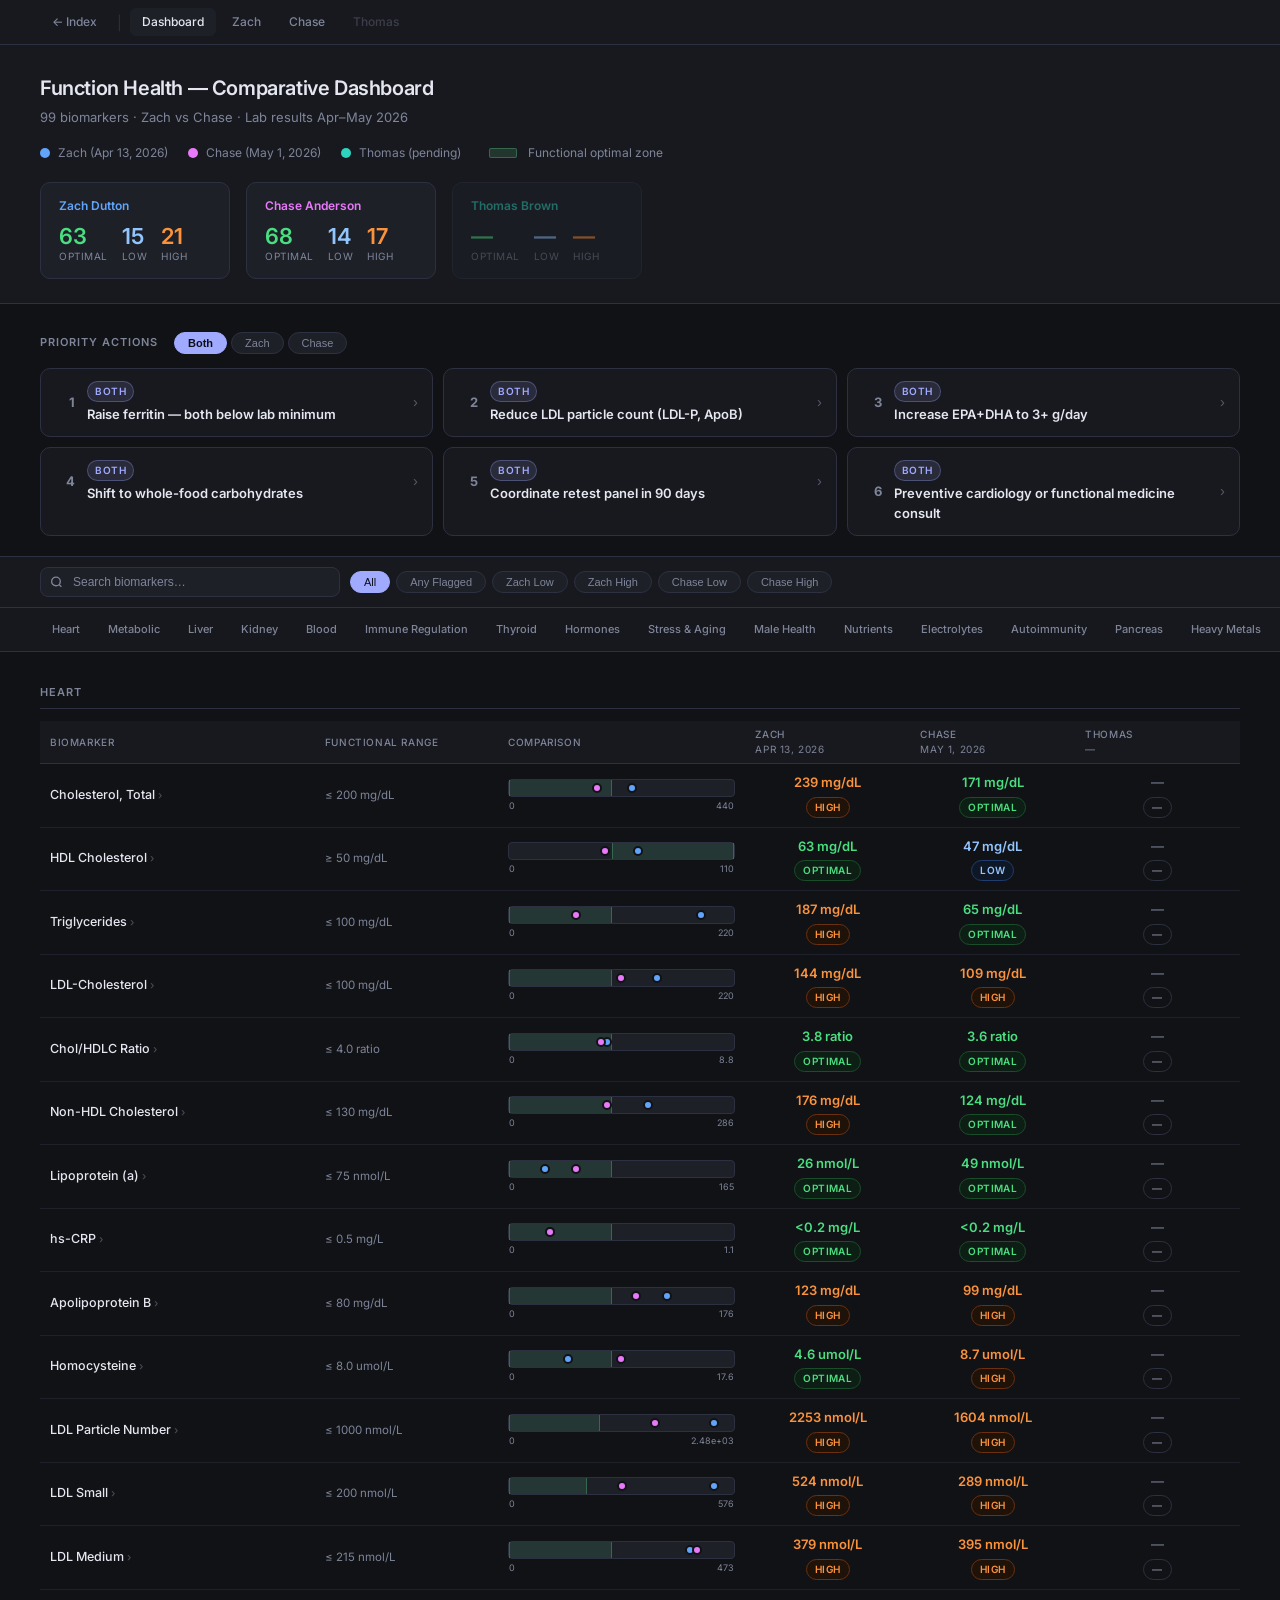
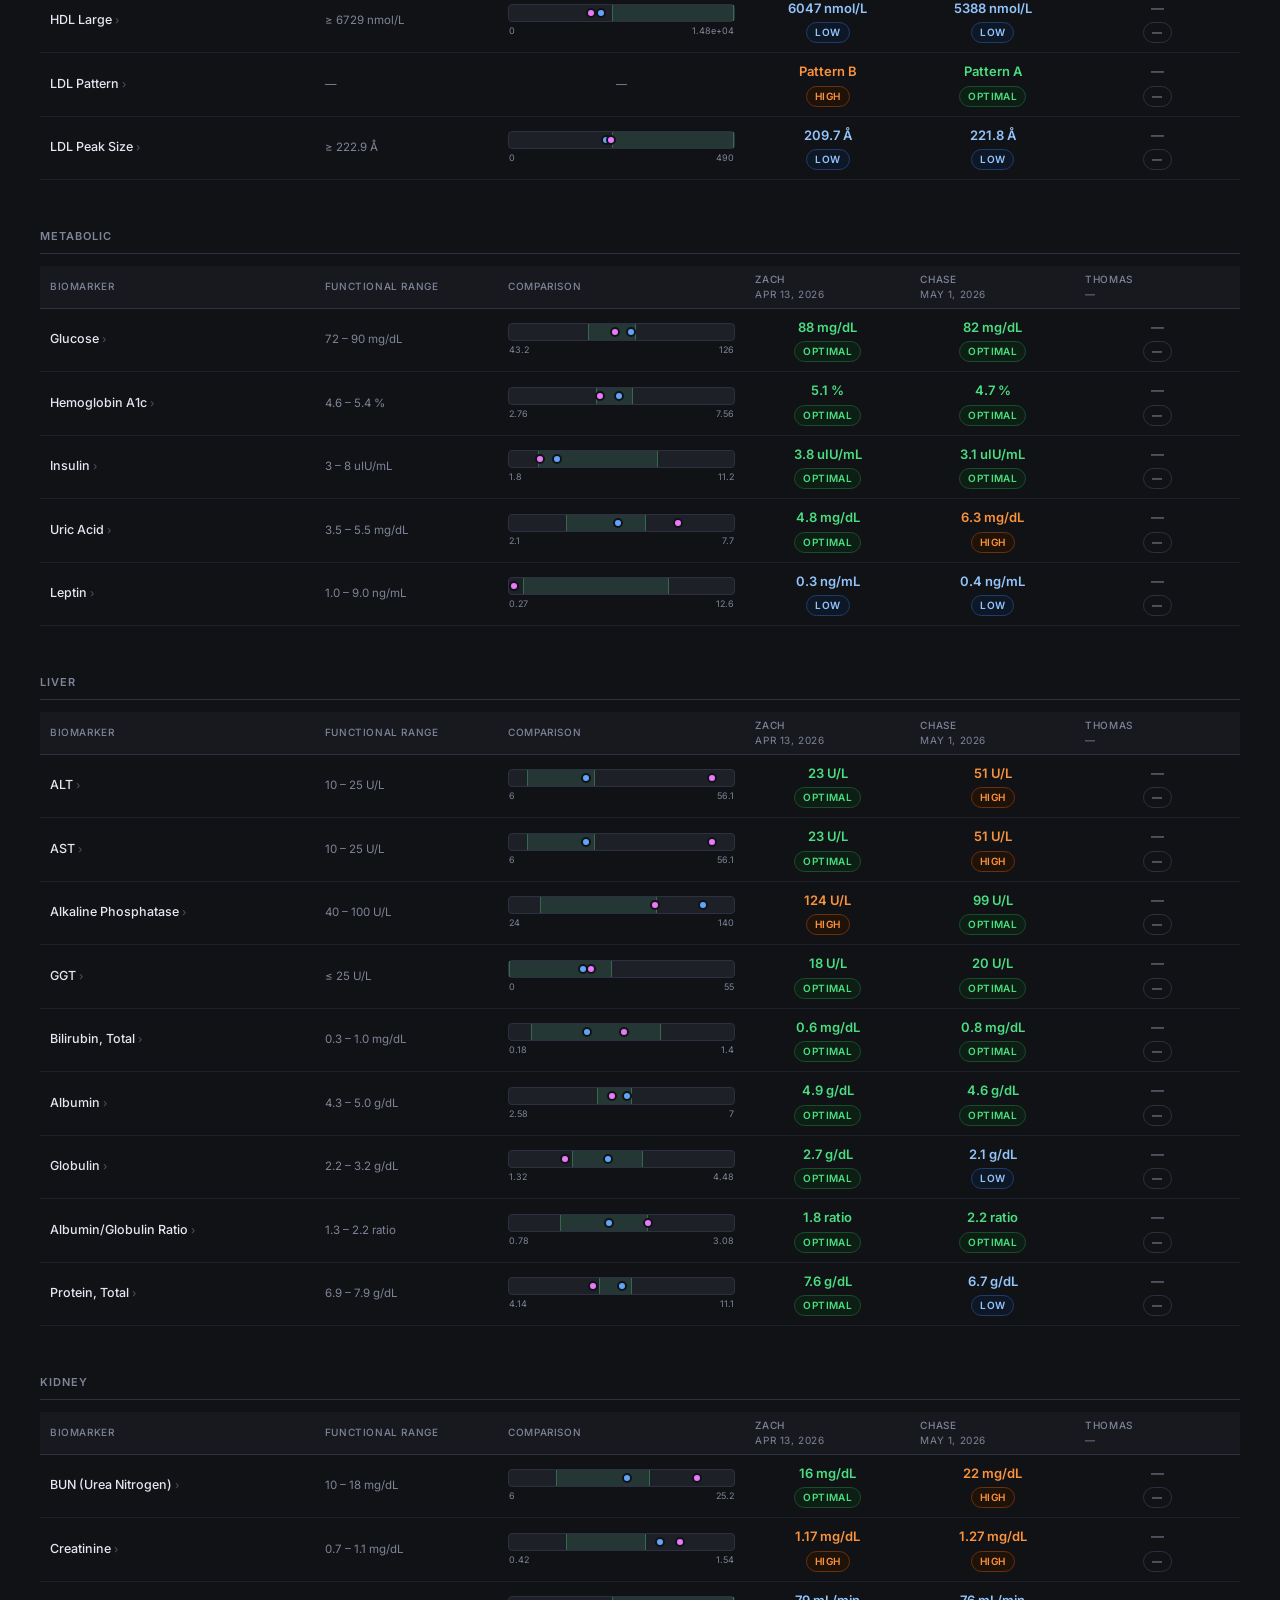
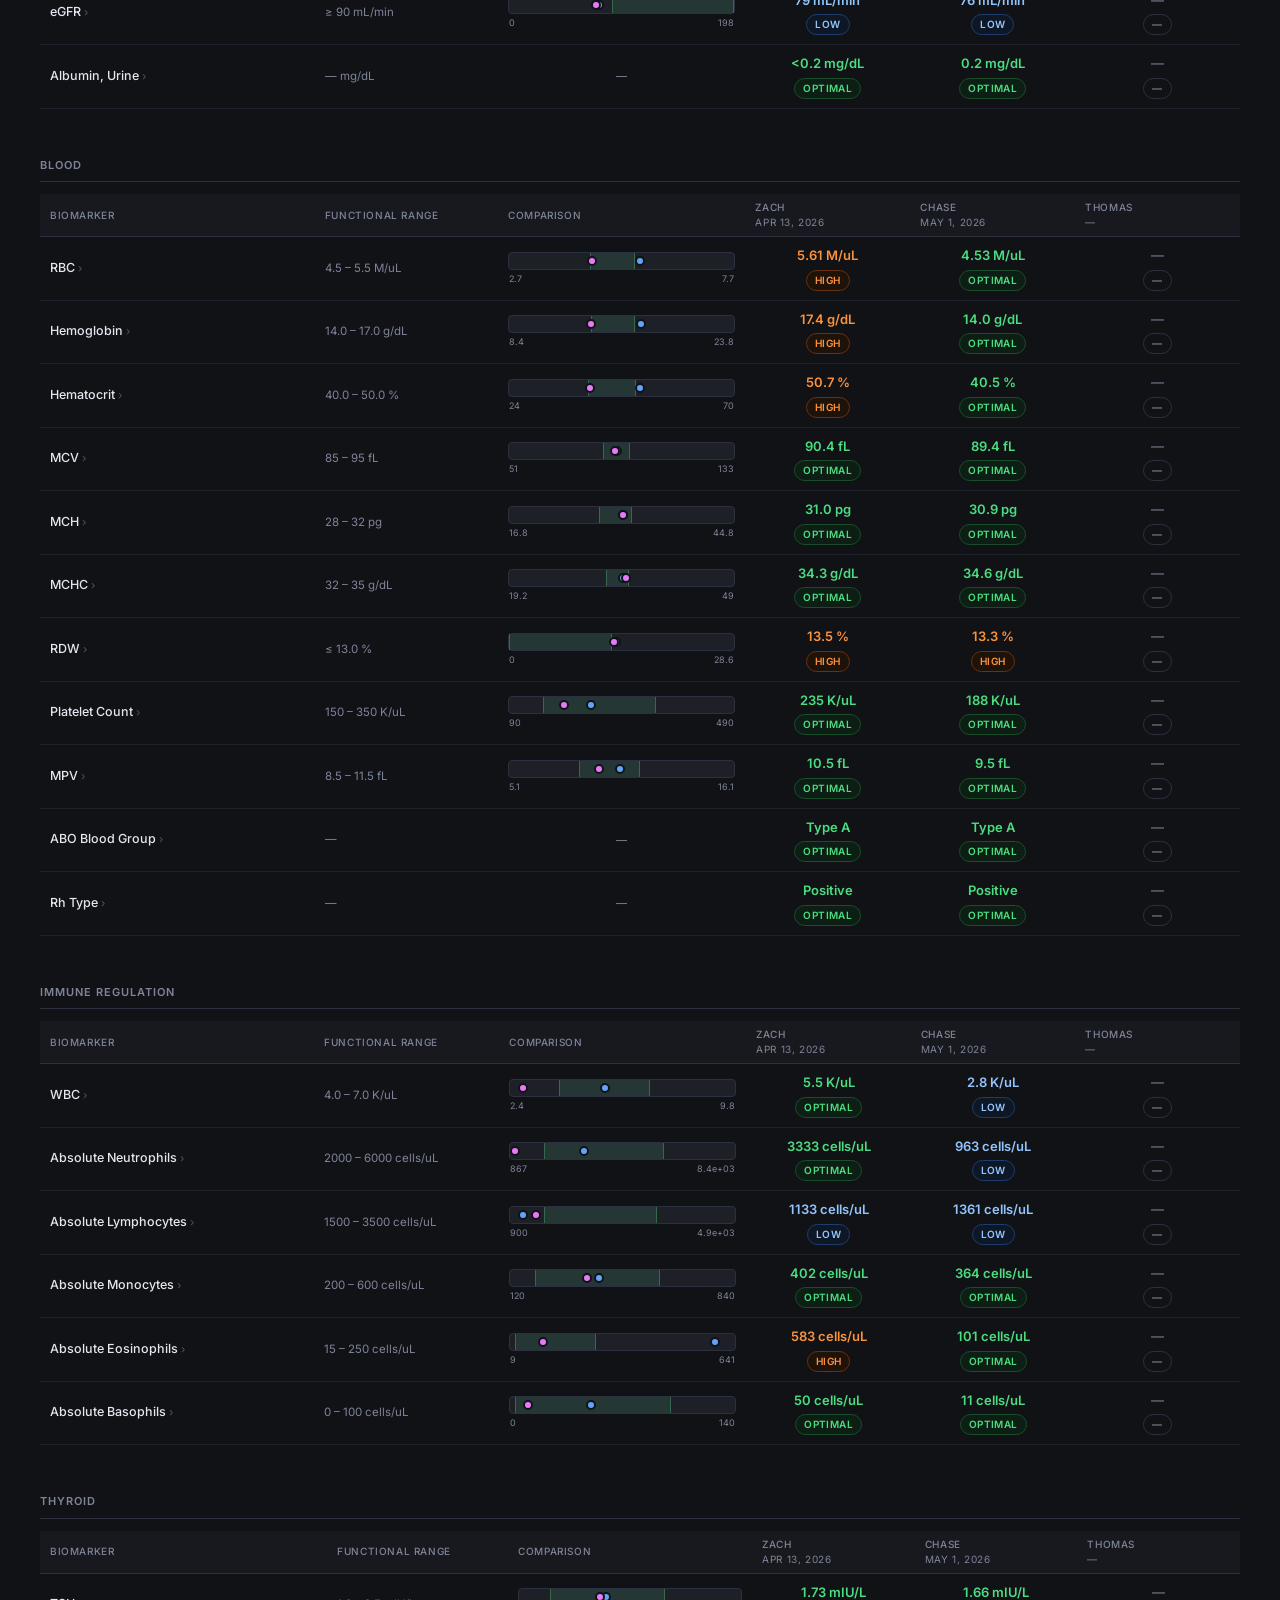
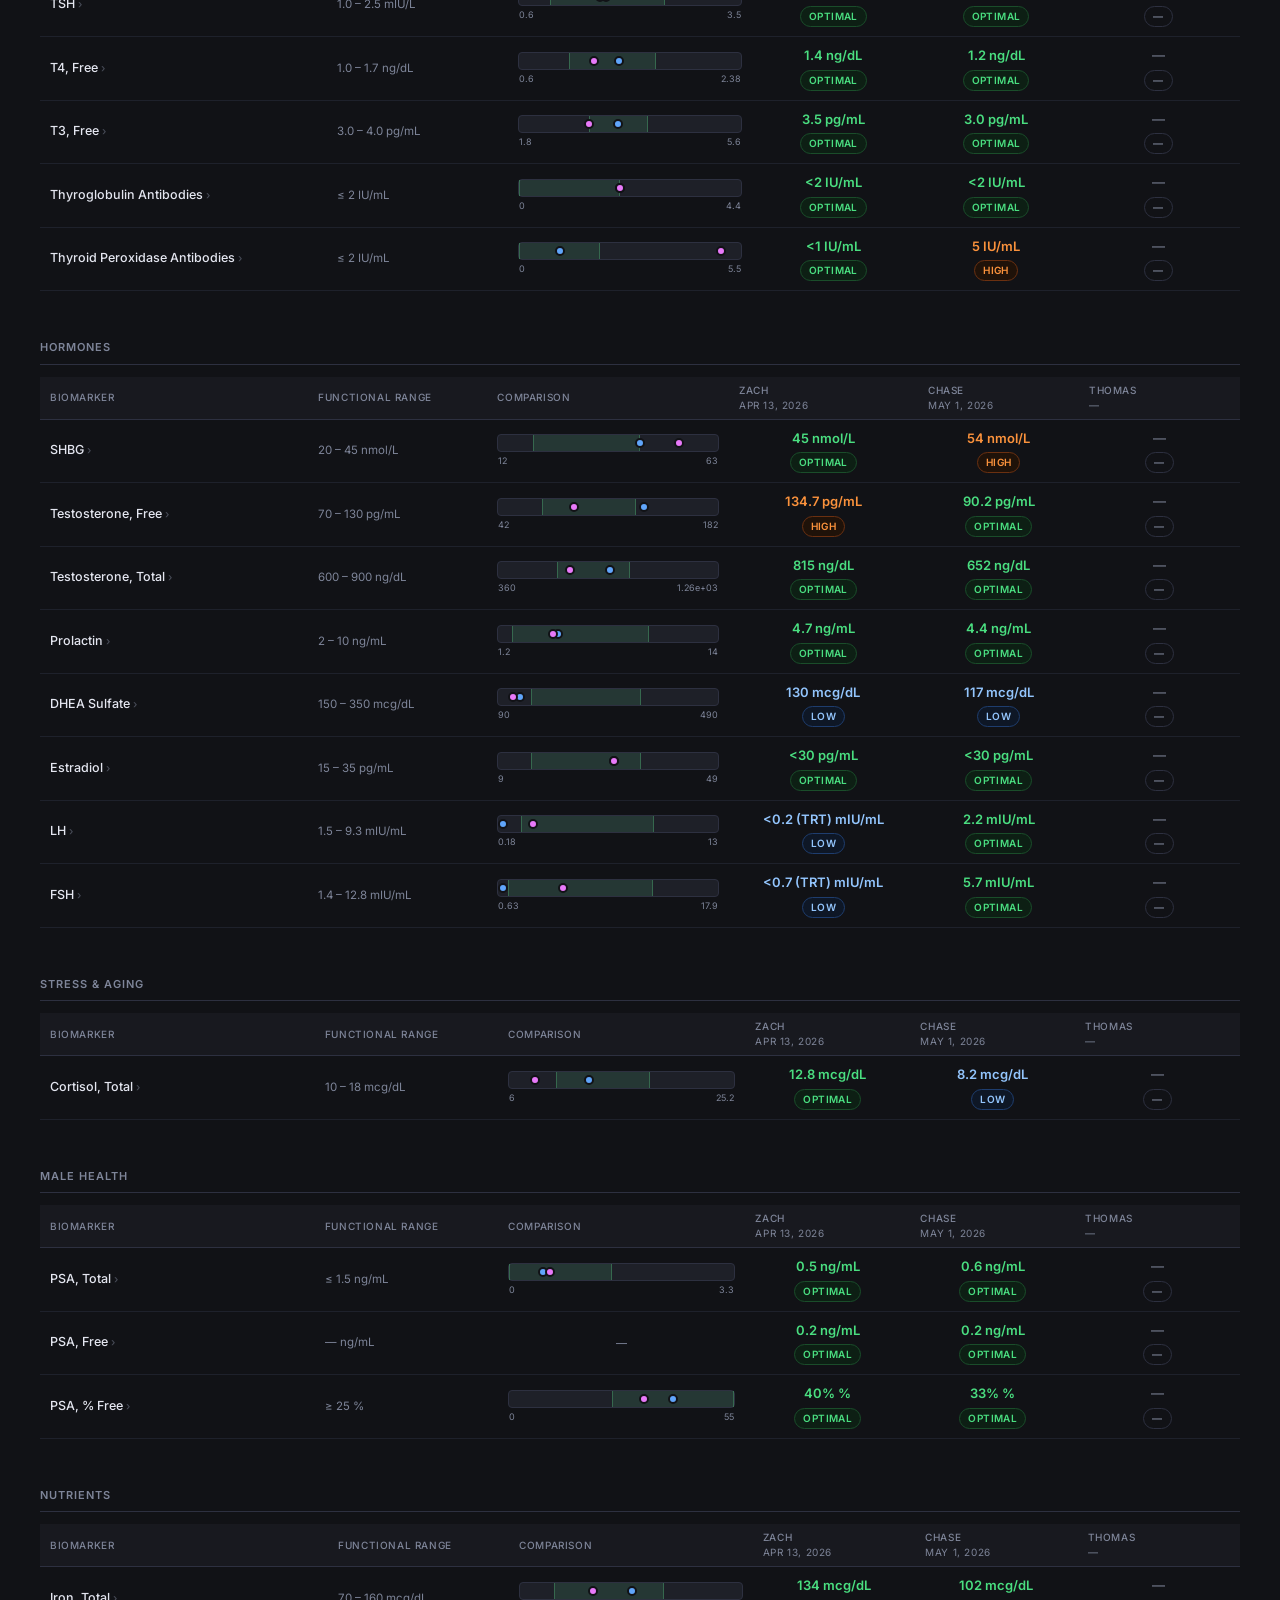
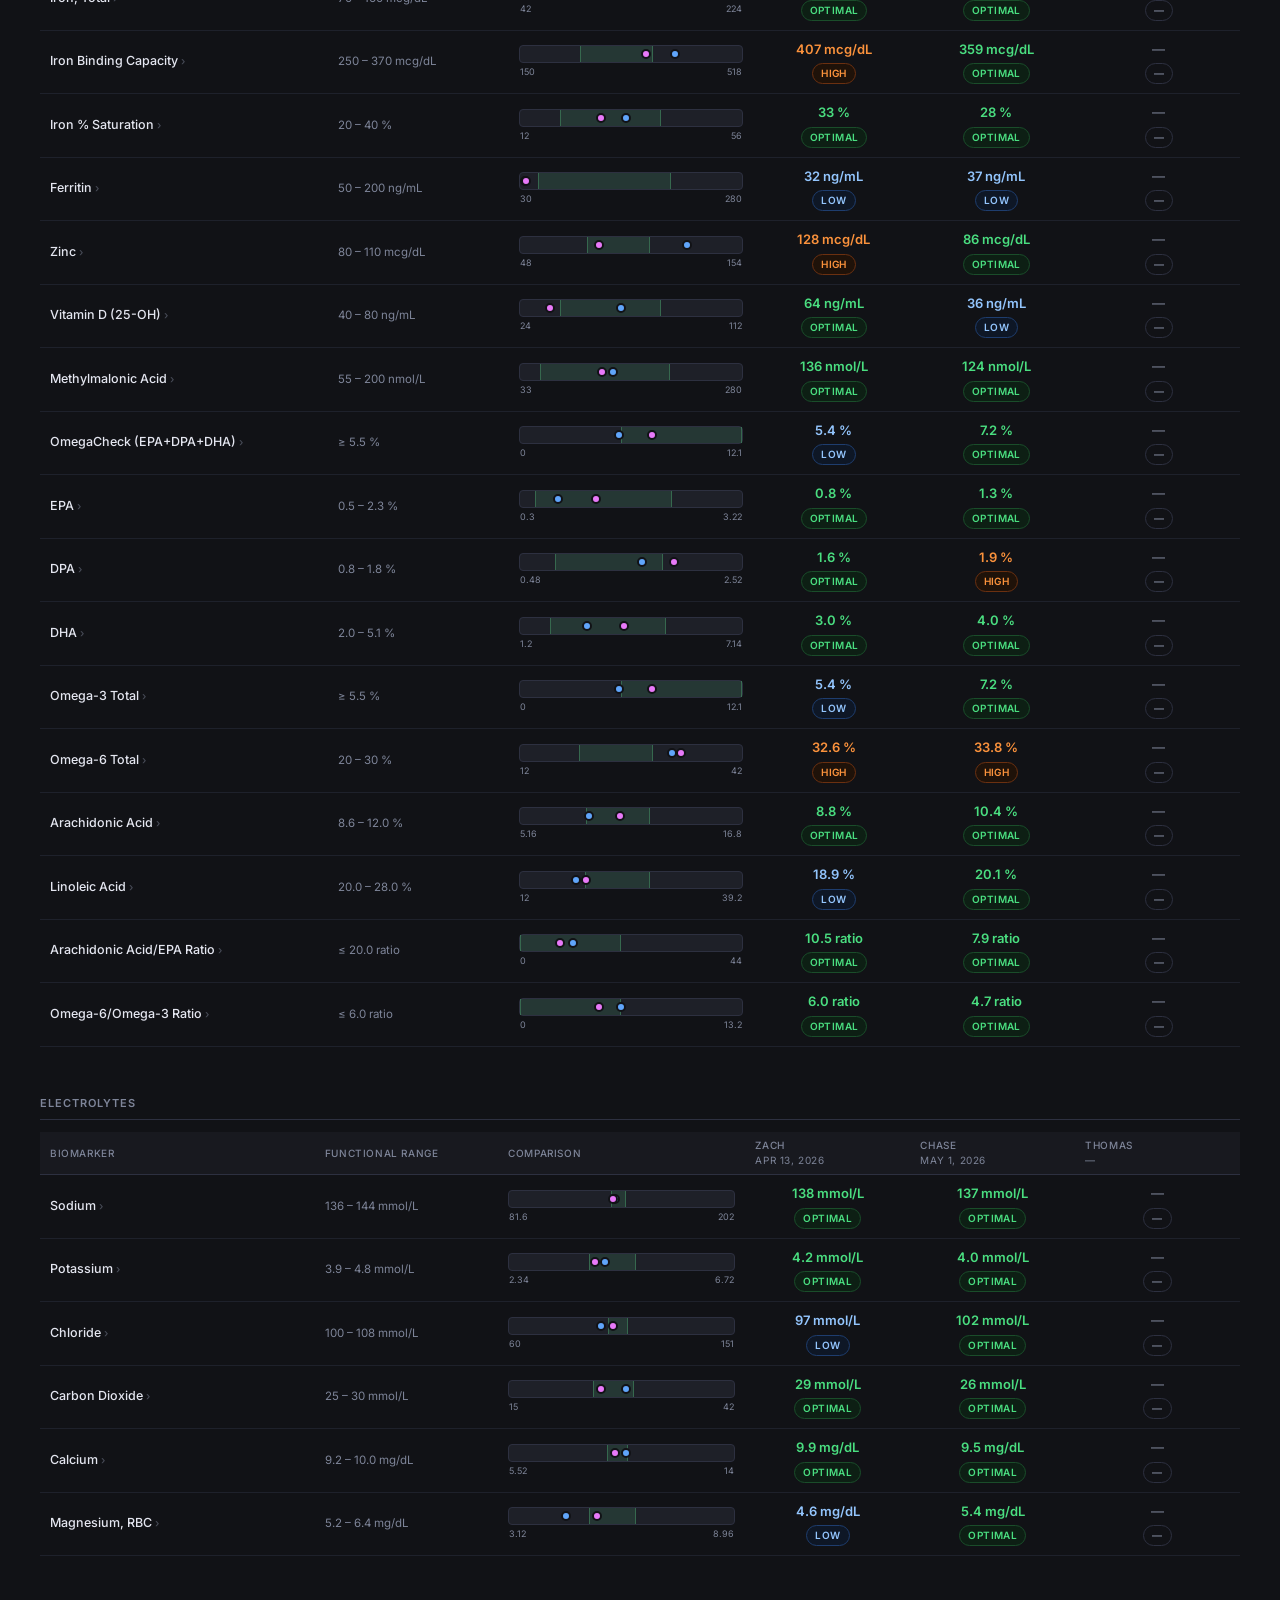
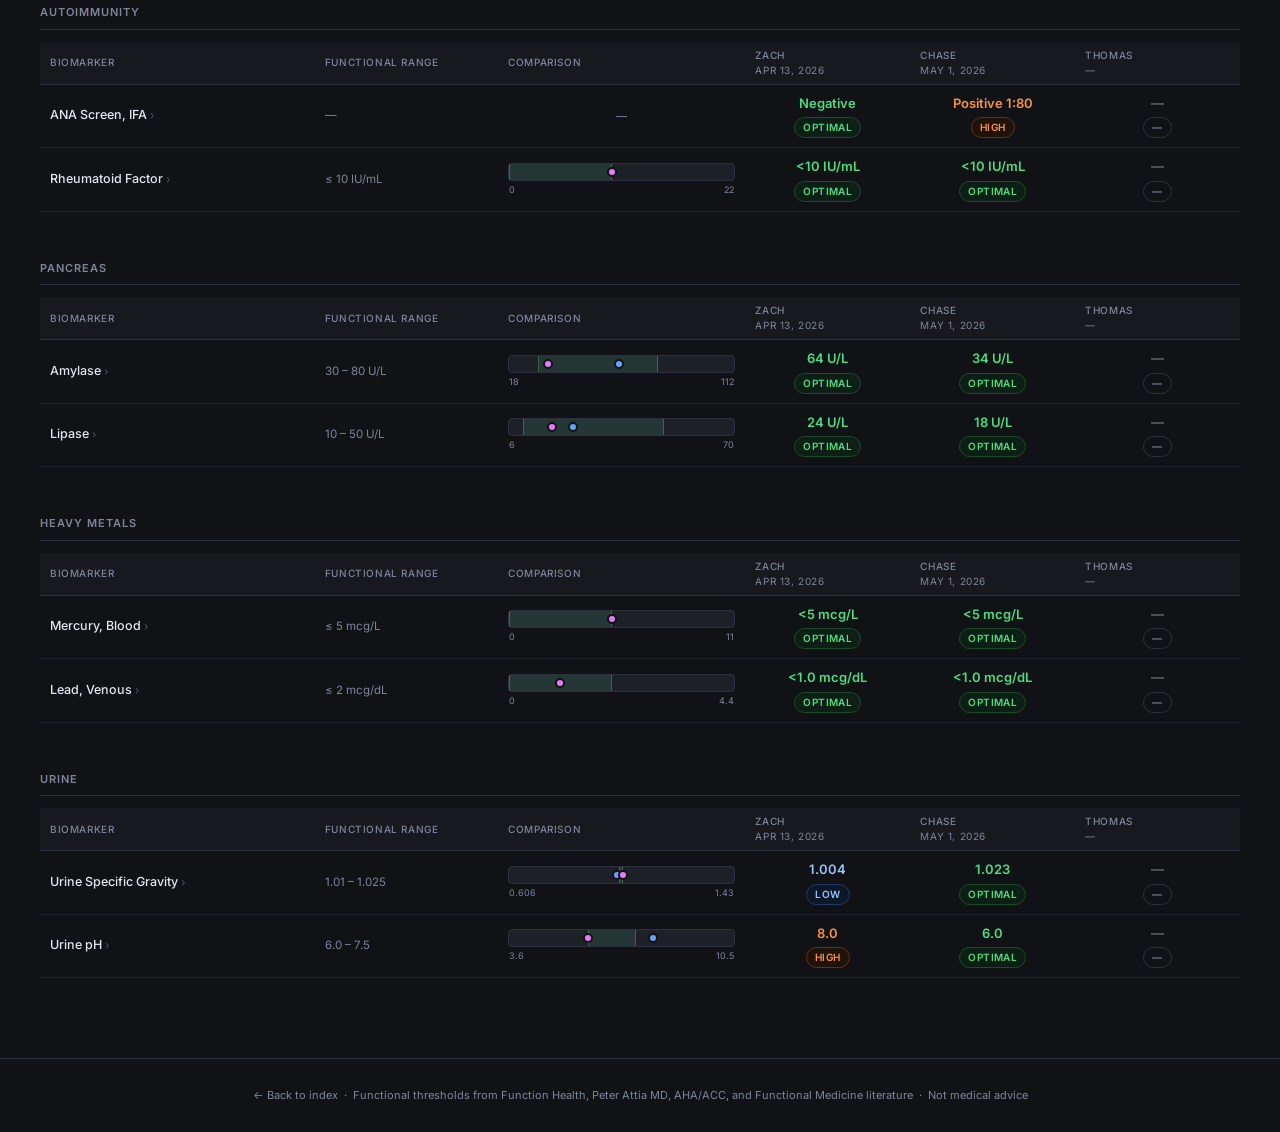
==== commit 8dffc52b: "Rework priority actions into tabbed collapsible cards (Both / Zach / Chase) Both tab: 6 shared items" ====
--- a/health-dashboard/index.html
+++ b/health-dashboard/index.html
@@ -60,27 +60,30 @@
 
     /* ── Priority section ── */
     .priority-section { padding: 28px 40px 20px; border-bottom: 1px solid var(--border); }
-    .priority-heading { font-size: 11px; font-weight: 600; text-transform: uppercase;
-      letter-spacing: 1px; color: var(--muted); margin-bottom: 16px; }
+    .priority-hdr-row { display: flex; align-items: center; gap: 16px; margin-bottom: 14px; flex-wrap: wrap; }
+    .priority-heading { font-size: 11px; font-weight: 600; text-transform: uppercase; letter-spacing: 1px; color: var(--muted); }
+    .ptabs { display: flex; gap: 4px; }
+    .ptab { background: var(--surface2); border: 1px solid var(--border); border-radius: 20px;
+      padding: 4px 13px; font-size: 11px; font-weight: 500; color: var(--muted);
+      cursor: pointer; transition: all 0.12s; }
+    .ptab.active { background: var(--accent); border-color: var(--accent); color: #0d0f18; font-weight: 600; }
     .priority-grid { display: grid; grid-template-columns: repeat(auto-fill, minmax(340px, 1fr)); gap: 10px; }
-    .priority-card {
-      background: var(--surface); border: 1px solid var(--border); border-radius: 10px;
-      padding: 14px 16px; display: flex; gap: 14px; align-items: flex-start;
-    }
+    .priority-card { background: var(--surface); border: 1px solid var(--border); border-radius: 10px; overflow: hidden; }
     .priority-card.urgent { border-left: 3px solid #f87171; }
-    .priority-rank {
-      font-size: 13px; font-weight: 700; color: var(--muted);
-      min-width: 22px; text-align: right; padding-top: 1px; flex-shrink: 0;
-    }
-    .priority-body { flex: 1; min-width: 0; }
-    .priority-who { margin-bottom: 4px; display: flex; gap: 5px; flex-wrap: wrap; }
+    .p-header { display: flex; gap: 12px; align-items: center; padding: 12px 14px; cursor: pointer; user-select: none; }
+    .p-header:hover { background: rgba(255,255,255,0.018); }
+    .priority-rank { font-size: 13px; font-weight: 700; color: var(--muted); min-width: 20px; text-align: right; flex-shrink: 0; }
+    .priority-meta { flex: 1; min-width: 0; }
+    .priority-who { margin-bottom: 3px; display: flex; gap: 5px; flex-wrap: wrap; }
     .who-tag { font-size: 10px; font-weight: 600; padding: 2px 7px; border-radius: 12px;
       text-transform: uppercase; letter-spacing: 0.5px; }
     .who-zach  { background: rgba(96,165,250,0.15); color: var(--zach-color); border: 1px solid rgba(96,165,250,0.3); }
     .who-chase { background: rgba(232,121,249,0.15); color: var(--chase-color); border: 1px solid rgba(232,121,249,0.3); }
     .who-both  { background: rgba(160,170,255,0.12); color: var(--accent); border: 1px solid rgba(160,170,255,0.3); }
-    .priority-name { font-size: 13px; font-weight: 600; color: var(--text); margin-bottom: 4px; }
-    .priority-desc { font-size: 11.5px; color: var(--muted); line-height: 1.6; }
+    .priority-name { font-size: 13px; font-weight: 600; color: var(--text); }
+    .card-tog { font-size: 13px; color: var(--muted); transition: transform 0.15s; display: inline-block; flex-shrink: 0; opacity: 0.6; }
+    .priority-card.card-open .card-tog { transform: rotate(90deg); }
+    .priority-detail { display: none; padding: 0 14px 12px 46px; font-size: 11.5px; color: var(--muted); line-height: 1.6; }
 
     /* ── Category jump nav ── */
     .cat-nav {
@@ -264,97 +267,296 @@
 </header>
 
 <div class="priority-section">
-  <div class="priority-heading">Priority Actions — Top 10</div>
+  <div class="priority-hdr-row">
+    <div class="priority-heading">Priority Actions</div>
+    <div class="ptabs">
+      <button class="ptab active" onclick="switchPTab(this,'both')">Both</button>
+      <button class="ptab" onclick="switchPTab(this,'zach')">Zach</button>
+      <button class="ptab" onclick="switchPTab(this,'chase')">Chase</button>
+    </div>
+  </div>
   <div class="priority-grid">
 
-    <div class="priority-card urgent">
-      <div class="priority-rank">1</div>
-      <div class="priority-body">
-        <div class="priority-who"><span class="who-tag who-chase">Chase</span></div>
-        <div class="priority-name">Rheumatology evaluation — do not delay</div>
-        <div class="priority-desc">ANA positive 1:80 + WBC 2.8 K/uL + ANC 963 — the most urgent finding across both reports. Reflex testing (anti-dsDNA, anti-Smith, anti-SSA/SSB, C3/C4) and rheumatology referral should not be delayed.</div>
-      </div>
-    </div>
-
-    <div class="priority-card">
-      <div class="priority-rank">2</div>
-      <div class="priority-body">
-        <div class="priority-who"><span class="who-tag who-both">Both</span></div>
-        <div class="priority-name">Reduce LDL particle burden (LDL-P, LDL Small, ApoB)</div>
-        <div class="priority-desc">Zach LDL-P 2253 / Chase LDL-P 1604 — both far above the 1138 lab threshold. Primary long-term cardiovascular risk marker. Intervention: cut refined carbohydrates, add soluble fiber (psyllium 10 g/day), increase EPA+DHA 3–4 g/day, physician discussion re: statin.</div>
-      </div>
-    </div>
-
-    <div class="priority-card">
-      <div class="priority-rank">3</div>
-      <div class="priority-body">
-        <div class="priority-who"><span class="who-tag who-zach">Zach</span></div>
-        <div class="priority-name">Dietary carbohydrate quality — Zach's root driver</div>
-        <div class="priority-desc">Triglycerides 187 + LDL-C 144 + Pattern B + high LDL-P all point to refined carbohydrate overconsumption as the primary driver. Replacing refined grains, added sugars, and alcohol with whole foods is the single highest-leverage intervention.</div>
-      </div>
-    </div>
-
-    <div class="priority-card">
-      <div class="priority-rank">4</div>
-      <div class="priority-body">
-        <div class="priority-who"><span class="who-tag who-both">Both</span></div>
-        <div class="priority-name">Raise ferritin — both below lab minimum</div>
-        <div class="priority-desc">Zach 32 ng/mL / Chase 37 ng/mL — both below the lab minimum of 38. Below 50 ng/mL is functionally low even with normal hemoglobin. Add heme iron foods (beef, liver, oysters) and consider iron bisglycinate 25–50 mg/day with vitamin C. Retest in 8–12 weeks.</div>
-      </div>
-    </div>
-
-    <div class="priority-card">
-      <div class="priority-rank">5</div>
-      <div class="priority-body">
-        <div class="priority-who"><span class="who-tag who-chase">Chase</span></div>
-        <div class="priority-name">Retest AST/ALT after exercise rest</div>
-        <div class="priority-desc">AST 51 + ALT 51 — both flagged H above lab limits. Most likely exercise-induced elevation, not true liver pathology. Retest 48–72 hours after complete exercise rest and 2 weeks alcohol-free. If persistent: hepatitis B/C panel and abdominal ultrasound.</div>
-      </div>
-    </div>
-
-    <div class="priority-card">
-      <div class="priority-rank">6</div>
-      <div class="priority-body">
-        <div class="priority-who"><span class="who-tag who-zach">Zach</span></div>
-        <div class="priority-name">Monitor TRT-related markers (Hgb, Hct)</div>
-        <div class="priority-desc">Hemoglobin 17.4 g/dL above lab max (17.1). Hematocrit 50.7% is near the 52% threshold for clinical phlebotomy. Ensure adequate hydration, discuss threshold with TRT prescriber, and monitor at every panel.</div>
-      </div>
-    </div>
-
-    <div class="priority-card">
-      <div class="priority-rank">7</div>
-      <div class="priority-body">
-        <div class="priority-who"><span class="who-tag who-zach">Zach</span></div>
-        <div class="priority-name">Increase omega-3 intake (OmegaCheck borderline)</div>
-        <div class="priority-desc">OmegaCheck 5.4% is 0.1% below the lab minimum of 5.5%. Given elevated triglycerides and high LDL-P, reaching 7–8% is a meaningful cardiovascular target. Add EPA+DHA 2–3 g/day from fish oil or algal oil. Retest in 90 days.</div>
-      </div>
-    </div>
-
-    <div class="priority-card">
-      <div class="priority-rank">8</div>
-      <div class="priority-body">
-        <div class="priority-who"><span class="who-tag who-chase">Chase</span></div>
-        <div class="priority-name">Reduce SHBG — free testosterone impact</div>
-        <div class="priority-desc">SHBG 54 nmol/L above lab max (50). Elevated SHBG binds testosterone, reducing free testosterone bioavailability. Adequate dietary carbohydrates raise insulin which suppresses hepatic SHBG production. Ensure adequate zinc; boron 3–6 mg/day may help.</div>
-      </div>
-    </div>
-
-    <div class="priority-card">
-      <div class="priority-rank">9</div>
-      <div class="priority-body">
-        <div class="priority-who"><span class="who-tag who-zach">Zach</span></div>
-        <div class="priority-name">Eosinophil workup — allergic or environmental trigger</div>
-        <div class="priority-desc">Absolute eosinophils 583 cells/uL above lab max (500). Suggests elevated allergic load, environmental exposure, or parasitic infection. Consider IgE allergy panel, dietary elimination trial (dairy, gluten), and review seasonal symptom timing.</div>
-      </div>
-    </div>
-
-    <div class="priority-card">
-      <div class="priority-rank">10</div>
-      <div class="priority-body">
-        <div class="priority-who"><span class="who-tag who-chase">Chase</span></div>
-        <div class="priority-name">Retest creatinine off creatine supplementation</div>
-        <div class="priority-desc">Creatinine 1.27 mg/dL vs. lab max of 1.26 — a borderline elevation that is likely supplement-related, not renal. Stop creatine for 1–2 weeks before next draw, ensure 2–3L hydration. If elevated on retest with declining eGFR: nephrology referral.</div>
-      </div>
+    <!-- ── BOTH ── -->
+
+    <div class="priority-card" data-person="both">
+      <div class="p-header" onclick="toggleCard(this.closest('.priority-card'))">
+        <span class="priority-rank">1</span>
+        <div class="priority-meta">
+          <div class="priority-who"><span class="who-tag who-both">Both</span></div>
+          <div class="priority-name">Raise ferritin — both below lab minimum</div>
+        </div>
+        <span class="card-tog">›</span>
+      </div>
+      <div class="priority-detail">Zach 32 ng/mL / Chase 37 ng/mL — both below the lab floor of 38. Below 50 ng/mL is functionally low even with normal hemoglobin. Add heme iron (beef, liver, oysters) + iron bisglycinate 25–50 mg with vitamin C. Retest in 8–12 weeks.</div>
+    </div>
+
+    <div class="priority-card" data-person="both">
+      <div class="p-header" onclick="toggleCard(this.closest('.priority-card'))">
+        <span class="priority-rank">2</span>
+        <div class="priority-meta">
+          <div class="priority-who"><span class="who-tag who-both">Both</span></div>
+          <div class="priority-name">Reduce LDL particle count (LDL-P, ApoB)</div>
+        </div>
+        <span class="card-tog">›</span>
+      </div>
+      <div class="priority-detail">Zach LDL-P 2253 / Chase LDL-P 1604 — both above the lab max of 1138. Primary long-term cardiovascular risk marker. Soluble fiber 10 g/day, cut refined carbs, EPA+DHA 3–4 g/day, and a physician conversation about statin threshold.</div>
+    </div>
+
+    <div class="priority-card" data-person="both">
+      <div class="p-header" onclick="toggleCard(this.closest('.priority-card'))">
+        <span class="priority-rank">3</span>
+        <div class="priority-meta">
+          <div class="priority-who"><span class="who-tag who-both">Both</span></div>
+          <div class="priority-name">Increase EPA+DHA to 3+ g/day</div>
+        </div>
+        <span class="card-tog">›</span>
+      </div>
+      <div class="priority-detail">Both have room to raise omega-3 status. EPA+DHA directly lowers triglycerides, reduces LDL-P, and improves particle size. Fish oil or algal oil 3–4 g/day. Target OmegaCheck ≥ 8%. Retest in 90 days.</div>
+    </div>
+
+    <div class="priority-card" data-person="both">
+      <div class="p-header" onclick="toggleCard(this.closest('.priority-card'))">
+        <span class="priority-rank">4</span>
+        <div class="priority-meta">
+          <div class="priority-who"><span class="who-tag who-both">Both</span></div>
+          <div class="priority-name">Shift to whole-food carbohydrates</div>
+        </div>
+        <span class="card-tog">›</span>
+      </div>
+      <div class="priority-detail">Refined carbs drive the lipid pattern seen in both panels — high LDL-P, small dense LDL, and elevated triglycerides. Replace processed grains, added sugars, and alcohol with legumes, vegetables, and intact whole grains.</div>
+    </div>
+
+    <div class="priority-card" data-person="both">
+      <div class="p-header" onclick="toggleCard(this.closest('.priority-card'))">
+        <span class="priority-rank">5</span>
+        <div class="priority-meta">
+          <div class="priority-who"><span class="who-tag who-both">Both</span></div>
+          <div class="priority-name">Coordinate retest panel in 90 days</div>
+        </div>
+        <span class="card-tog">›</span>
+      </div>
+      <div class="priority-detail">Iron, lipids, and omega-3 markers all respond within 60–90 days to dietary intervention. Getting bloodwork done at the same time creates a true head-to-head comparison and keeps accountability shared.</div>
+    </div>
+
+    <div class="priority-card" data-person="both">
+      <div class="p-header" onclick="toggleCard(this.closest('.priority-card'))">
+        <span class="priority-rank">6</span>
+        <div class="priority-meta">
+          <div class="priority-who"><span class="who-tag who-both">Both</span></div>
+          <div class="priority-name">Preventive cardiology or functional medicine consult</div>
+        </div>
+        <span class="card-tog">›</span>
+      </div>
+      <div class="priority-detail">LDL-P levels in both panels — combined with young age — warrant a formal cardiovascular risk conversation. LDL-P is a stronger ASCVD predictor than LDL-C. A clinician who interprets particle data (not just standard lipid panels) is worth finding.</div>
+    </div>
+
+    <!-- ── ZACH ── -->
+
+    <div class="priority-card" data-person="zach" style="display:none">
+      <div class="p-header" onclick="toggleCard(this.closest('.priority-card'))">
+        <span class="priority-rank">1</span>
+        <div class="priority-meta">
+          <div class="priority-who"><span class="who-tag who-zach">Zach</span></div>
+          <div class="priority-name">Dietary carb quality — root driver of entire lipid panel</div>
+        </div>
+        <span class="card-tog">›</span>
+      </div>
+      <div class="priority-detail">Triglycerides 187 + LDL-P 2253 + Pattern B LDL all trace back to refined carbohydrate overconsumption. Replacing refined grains, added sugars, and alcohol with whole foods is the single highest-leverage intervention available.</div>
+    </div>
+
+    <div class="priority-card" data-person="zach" style="display:none">
+      <div class="p-header" onclick="toggleCard(this.closest('.priority-card'))">
+        <span class="priority-rank">2</span>
+        <div class="priority-meta">
+          <div class="priority-who"><span class="who-tag who-zach">Zach</span></div>
+          <div class="priority-name">Reduce triglycerides to under 100 mg/dL (currently 187)</div>
+        </div>
+        <span class="card-tog">›</span>
+      </div>
+      <div class="priority-detail">Triglycerides 187 is in the borderline-high range and a direct driver of LDL pattern. Cut alcohol and added sugars first. EPA+DHA 3–4 g/day has a direct TG-lowering effect. Target under 100 for optimal cardiovascular risk.</div>
+    </div>
+
+    <div class="priority-card" data-person="zach" style="display:none">
+      <div class="p-header" onclick="toggleCard(this.closest('.priority-card'))">
+        <span class="priority-rank">3</span>
+        <div class="priority-meta">
+          <div class="priority-who"><span class="who-tag who-zach">Zach</span></div>
+          <div class="priority-name">Investigate elevated blood lead (16.2 μg/dL)</div>
+        </div>
+        <span class="card-tog">›</span>
+      </div>
+      <div class="priority-detail">Lab max is 3.5 μg/dL — Zach is at 16.2, nearly 5x the threshold. Identify the exposure source (old paint, pipes, occupational, supplements). Discuss chelation evaluation with a physician who specializes in environmental medicine. This needs follow-up.</div>
+    </div>
+
+    <div class="priority-card" data-person="zach" style="display:none">
+      <div class="p-header" onclick="toggleCard(this.closest('.priority-card'))">
+        <span class="priority-rank">4</span>
+        <div class="priority-meta">
+          <div class="priority-who"><span class="who-tag who-zach">Zach</span></div>
+          <div class="priority-name">Monitor TRT polycythemia risk at every draw</div>
+        </div>
+        <span class="card-tog">›</span>
+      </div>
+      <div class="priority-detail">Hemoglobin 17.4 g/dL (max 17.1) + Hematocrit 50.7% (clinical phlebotomy threshold at 52%). TRT commonly elevates RBC mass. Discuss thresholds with prescriber, stay hydrated, and check every panel — not just annually.</div>
+    </div>
+
+    <div class="priority-card" data-person="zach" style="display:none">
+      <div class="p-header" onclick="toggleCard(this.closest('.priority-card'))">
+        <span class="priority-rank">5</span>
+        <div class="priority-meta">
+          <div class="priority-who"><span class="who-tag who-zach">Zach</span></div>
+          <div class="priority-name">Pattern B LDL reversal — shift particle size toward Pattern A</div>
+        </div>
+        <span class="card-tog">›</span>
+      </div>
+      <div class="priority-detail">LDL Peak Size 216.6 Å vs. lab min of 222.9. Small dense LDL particles are more atherogenic than large buoyant LDL. The same dietary shift (cut refined carbs, add fiber and omega-3) that lowers LDL-P also drives pattern toward A.</div>
+    </div>
+
+    <div class="priority-card" data-person="zach" style="display:none">
+      <div class="p-header" onclick="toggleCard(this.closest('.priority-card'))">
+        <span class="priority-rank">6</span>
+        <div class="priority-meta">
+          <div class="priority-who"><span class="who-tag who-zach">Zach</span></div>
+          <div class="priority-name">Eosinophil workup — allergic or environmental load</div>
+        </div>
+        <span class="card-tog">›</span>
+      </div>
+      <div class="priority-detail">Absolute eosinophils 583 cells/uL vs. lab max 500. Points to elevated allergic load, environmental exposure, or parasitic infection. Start with an IgE allergy panel and a dietary elimination trial (dairy, gluten). Review seasonal symptom patterns.</div>
+    </div>
+
+    <div class="priority-card" data-person="zach" style="display:none">
+      <div class="p-header" onclick="toggleCard(this.closest('.priority-card'))">
+        <span class="priority-rank">7</span>
+        <div class="priority-meta">
+          <div class="priority-who"><span class="who-tag who-zach">Zach</span></div>
+          <div class="priority-name">OmegaCheck 5.4% → target 8% with EPA+DHA</div>
+        </div>
+        <span class="card-tog">›</span>
+      </div>
+      <div class="priority-detail">0.1% below the lab minimum of 5.5%, but given elevated triglycerides and high LDL-P, targeting 8% is meaningful. Add EPA+DHA 2–3 g/day from fish oil or algal oil. Omega-3 index responds within 90 days.</div>
+    </div>
+
+    <div class="priority-card" data-person="zach" style="display:none">
+      <div class="p-header" onclick="toggleCard(this.closest('.priority-card'))">
+        <span class="priority-rank">8</span>
+        <div class="priority-meta">
+          <div class="priority-who"><span class="who-tag who-zach">Zach</span></div>
+          <div class="priority-name">Comprehensive TRT protocol review (E2, DHT, PSA, Hct)</div>
+        </div>
+        <span class="card-tog">›</span>
+      </div>
+      <div class="priority-detail">With hemoglobin and hematocrit trending high, a full TRT monitoring panel is warranted: estradiol (E2), DHT, PSA, and Hct at minimum. Ensures the protocol is dialed in and not creating downstream risk.</div>
+    </div>
+
+    <div class="priority-card" data-person="zach" style="display:none">
+      <div class="p-header" onclick="toggleCard(this.closest('.priority-card'))">
+        <span class="priority-rank">9</span>
+        <div class="priority-meta">
+          <div class="priority-who"><span class="who-tag who-zach">Zach</span></div>
+          <div class="priority-name">Ferritin repletion — titrate to 70–100 ng/mL</div>
+        </div>
+        <span class="card-tog">›</span>
+      </div>
+      <div class="priority-detail">Ferritin 32 ng/mL — below the lab min of 38 and well below functional optimum of 70–100. Heme iron sources (beef, liver) + iron bisglycinate 25 mg with vitamin C on empty stomach. Avoid taking with coffee or calcium. Retest at 8 weeks.</div>
+    </div>
+
+    <div class="priority-card" data-person="zach" style="display:none">
+      <div class="p-header" onclick="toggleCard(this.closest('.priority-card'))">
+        <span class="priority-rank">10</span>
+        <div class="priority-meta">
+          <div class="priority-who"><span class="who-tag who-zach">Zach</span></div>
+          <div class="priority-name">LDL-P 2253 — most aggressive lipid intervention needed</div>
+        </div>
+        <span class="card-tog">›</span>
+      </div>
+      <div class="priority-detail">Highest LDL-P in the cohort at nearly 2x the lab max. If diet alone doesn't move it meaningfully in 90 days, a physician conversation about a low-dose statin (or rosuvastatin + ezetimibe) is appropriate given the age and trajectory.</div>
+    </div>
+
+    <!-- ── CHASE ── -->
+
+    <div class="priority-card urgent" data-person="chase" style="display:none">
+      <div class="p-header" onclick="toggleCard(this.closest('.priority-card'))">
+        <span class="priority-rank">1</span>
+        <div class="priority-meta">
+          <div class="priority-who"><span class="who-tag who-chase">Chase</span></div>
+          <div class="priority-name">Rheumatology evaluation — do not delay</div>
+        </div>
+        <span class="card-tog">›</span>
+      </div>
+      <div class="priority-detail">ANA positive 1:80 + WBC 2.8 K/uL + ANC 963 — the most urgent finding across both reports. Order reflex testing (anti-dsDNA, anti-Smith, anti-SSA/SSB, C3/C4) and get a rheumatology referral. This should not wait for the next routine visit.</div>
+    </div>
+
+    <div class="priority-card" data-person="chase" style="display:none">
+      <div class="p-header" onclick="toggleCard(this.closest('.priority-card'))">
+        <span class="priority-rank">2</span>
+        <div class="priority-meta">
+          <div class="priority-who"><span class="who-tag who-chase">Chase</span></div>
+          <div class="priority-name">WBC / neutrophil monitoring — retest every 3 months</div>
+        </div>
+        <span class="card-tog">›</span>
+      </div>
+      <div class="priority-detail">WBC 2.8 K/uL (min 3.8) + ANC 963 (min 1500) suggest immune suppression or bone marrow issue. In the context of a positive ANA this is especially important to track. Retest every 3 months until the pattern is understood and stable.</div>
+    </div>
+
+    <div class="priority-card" data-person="chase" style="display:none">
+      <div class="p-header" onclick="toggleCard(this.closest('.priority-card'))">
+        <span class="priority-rank">3</span>
+        <div class="priority-meta">
+          <div class="priority-who"><span class="who-tag who-chase">Chase</span></div>
+          <div class="priority-name">Retest AST/ALT after exercise rest and alcohol-free period</div>
+        </div>
+        <span class="card-tog">›</span>
+      </div>
+      <div class="priority-detail">AST 51 + ALT 51 — both above lab limits, but most likely exercise-induced rather than true liver pathology. Retest 48–72 hours after complete exercise rest and 2 full weeks alcohol-free. If persistent: hepatitis B/C panel and abdominal ultrasound.</div>
+    </div>
+
+    <div class="priority-card" data-person="chase" style="display:none">
+      <div class="p-header" onclick="toggleCard(this.closest('.priority-card'))">
+        <span class="priority-rank">4</span>
+        <div class="priority-meta">
+          <div class="priority-who"><span class="who-tag who-chase">Chase</span></div>
+          <div class="priority-name">Reduce SHBG 54 — free testosterone impact</div>
+        </div>
+        <span class="card-tog">›</span>
+      </div>
+      <div class="priority-detail">SHBG 54 nmol/L (max 50) binds testosterone, reducing free T bioavailability. Adequate dietary carbohydrates raise insulin which suppresses hepatic SHBG production. Zinc sufficiency helps; boron 3–6 mg/day may also reduce SHBG. Check free T on next draw.</div>
+    </div>
+
+    <div class="priority-card" data-person="chase" style="display:none">
+      <div class="p-header" onclick="toggleCard(this.closest('.priority-card'))">
+        <span class="priority-rank">5</span>
+        <div class="priority-meta">
+          <div class="priority-who"><span class="who-tag who-chase">Chase</span></div>
+          <div class="priority-name">Retest creatinine off creatine supplementation</div>
+        </div>
+        <span class="card-tog">›</span>
+      </div>
+      <div class="priority-detail">Creatinine 1.27 mg/dL vs. lab max 1.26 — borderline and almost certainly supplement-related, not renal. Stop creatine for 1–2 weeks before next draw. Ensure 2–3 L hydration daily. If elevated on retest with declining eGFR: nephrology referral.</div>
+    </div>
+
+    <div class="priority-card" data-person="chase" style="display:none">
+      <div class="p-header" onclick="toggleCard(this.closest('.priority-card'))">
+        <span class="priority-rank">6</span>
+        <div class="priority-meta">
+          <div class="priority-who"><span class="who-tag who-chase">Chase</span></div>
+          <div class="priority-name">Anti-inflammatory diet while awaiting rheum eval</div>
+        </div>
+        <span class="card-tog">›</span>
+      </div>
+      <div class="priority-detail">ANA positivity + low WBC justifies a dietary elimination trial (gluten, dairy, processed foods) while waiting for specialist workup. Omega-3s, colorful vegetables, and minimizing alcohol reduce systemic inflammation and won't interfere with testing.</div>
+    </div>
+
+    <div class="priority-card" data-person="chase" style="display:none">
+      <div class="p-header" onclick="toggleCard(this.closest('.priority-card'))">
+        <span class="priority-rank">7</span>
+        <div class="priority-meta">
+          <div class="priority-who"><span class="who-tag who-chase">Chase</span></div>
+          <div class="priority-name">Vitamin D optimization — immune and hormonal foundation</div>
+        </div>
+        <span class="card-tog">›</span>
+      </div>
+      <div class="priority-detail">Vitamin D is foundational for immune regulation and testosterone production. If not already tested, add 25-OH Vitamin D to the next draw. Most functional practitioners target 50–80 ng/mL. Deficiency is common and correctable with D3 + K2 supplementation.</div>
     </div>
 
   </div>
@@ -1162,6 +1364,21 @@
 </footer>
 
 <script>
+function switchPTab(btn, person) {
+  document.querySelectorAll('.ptab').forEach(function(b) { b.classList.remove('active'); });
+  btn.classList.add('active');
+  document.querySelectorAll('.priority-card').forEach(function(c) {
+    c.style.display = c.dataset.person === person ? '' : 'none';
+  });
+}
+
+function toggleCard(card) {
+  var det = card.querySelector('.priority-detail');
+  var open = card.classList.contains('card-open');
+  card.classList.toggle('card-open', !open);
+  det.style.display = open ? 'none' : 'block';
+}
+
 function toggleDetail(row) {
   var id = row.dataset.toggle;
   if (!id) return;
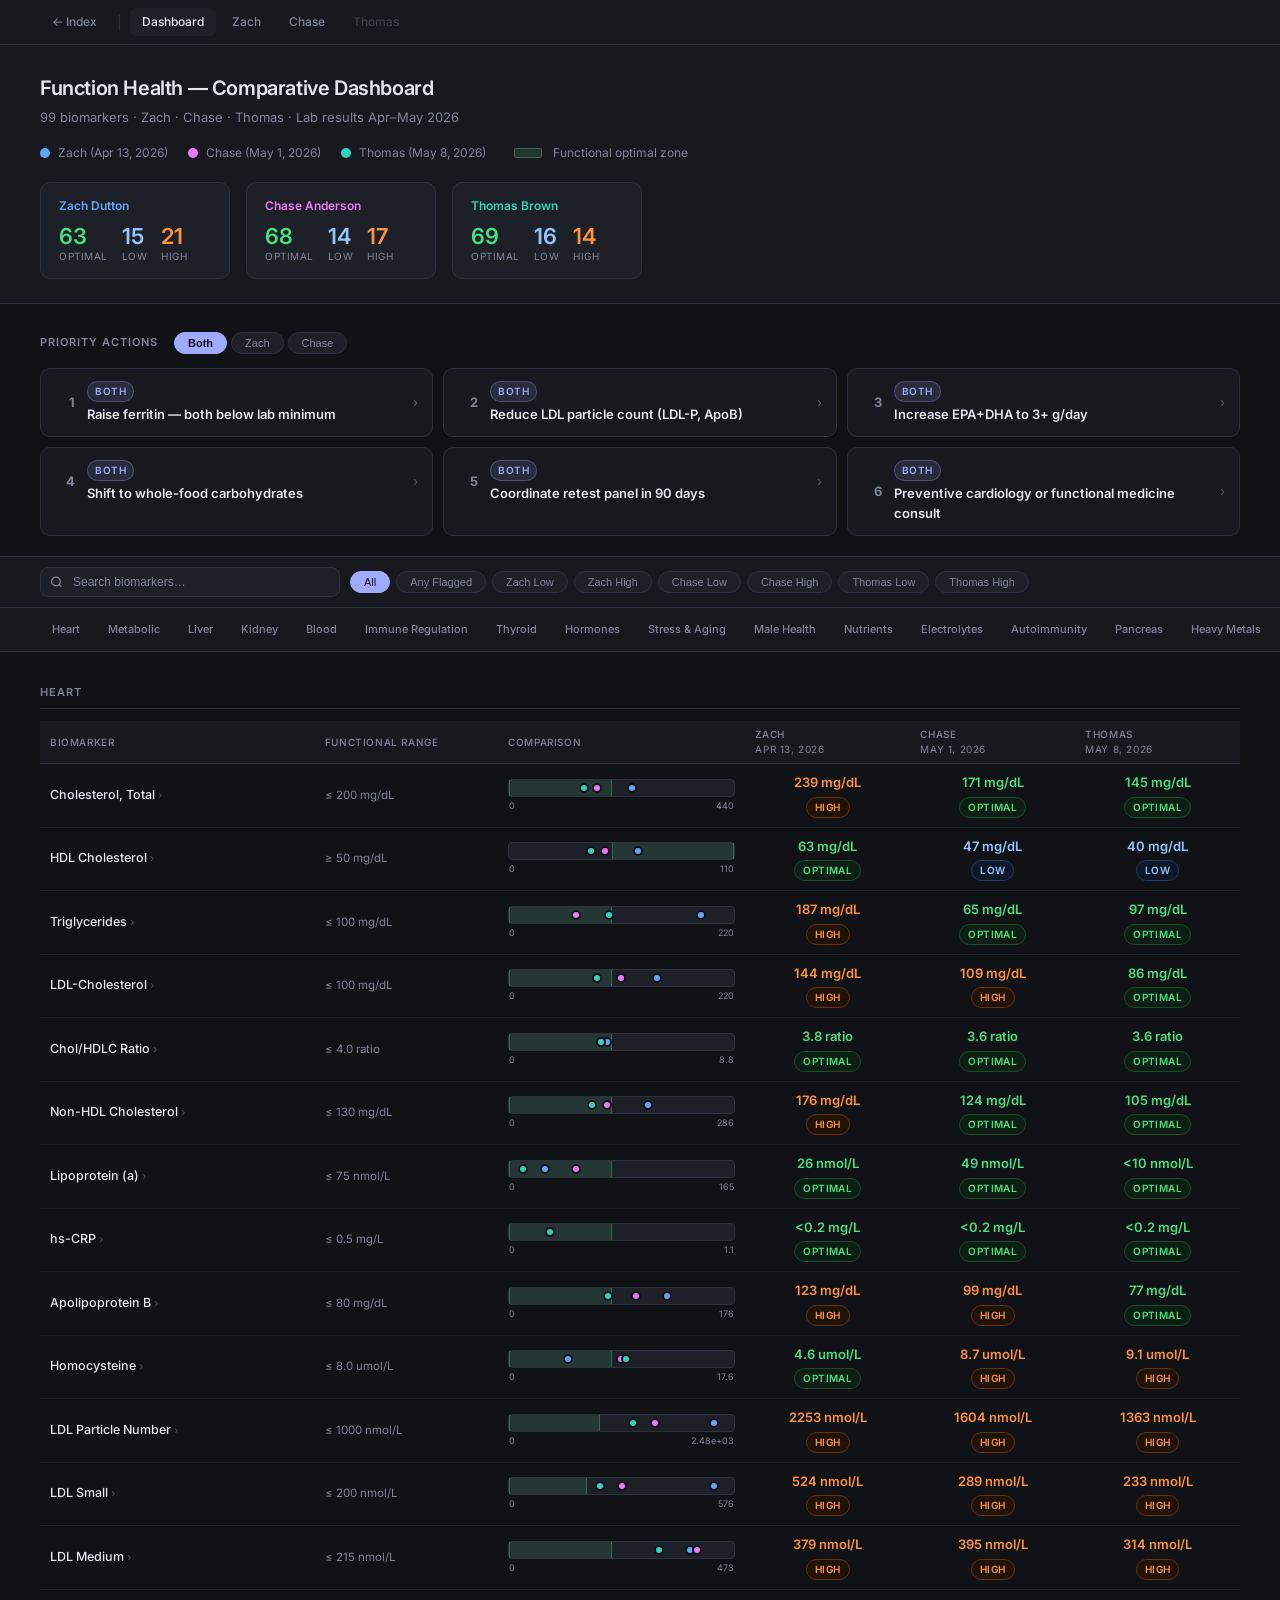
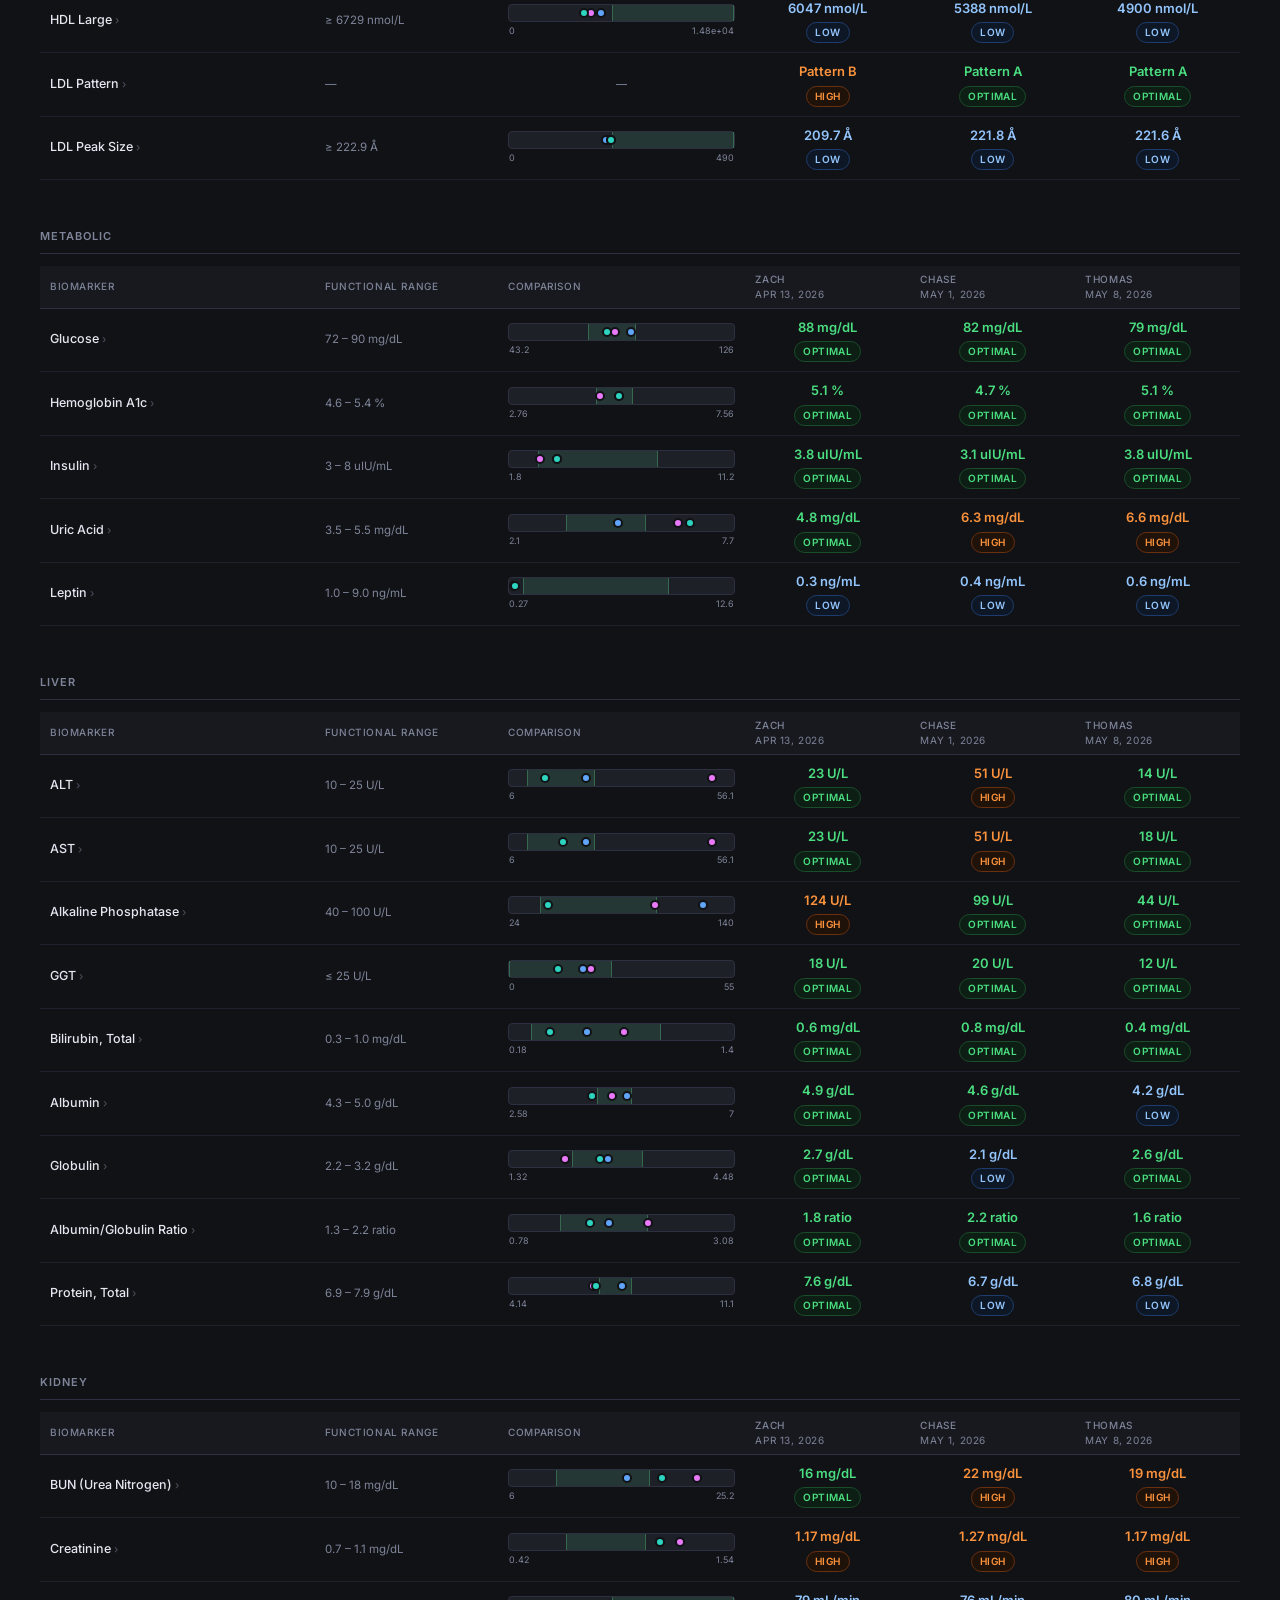
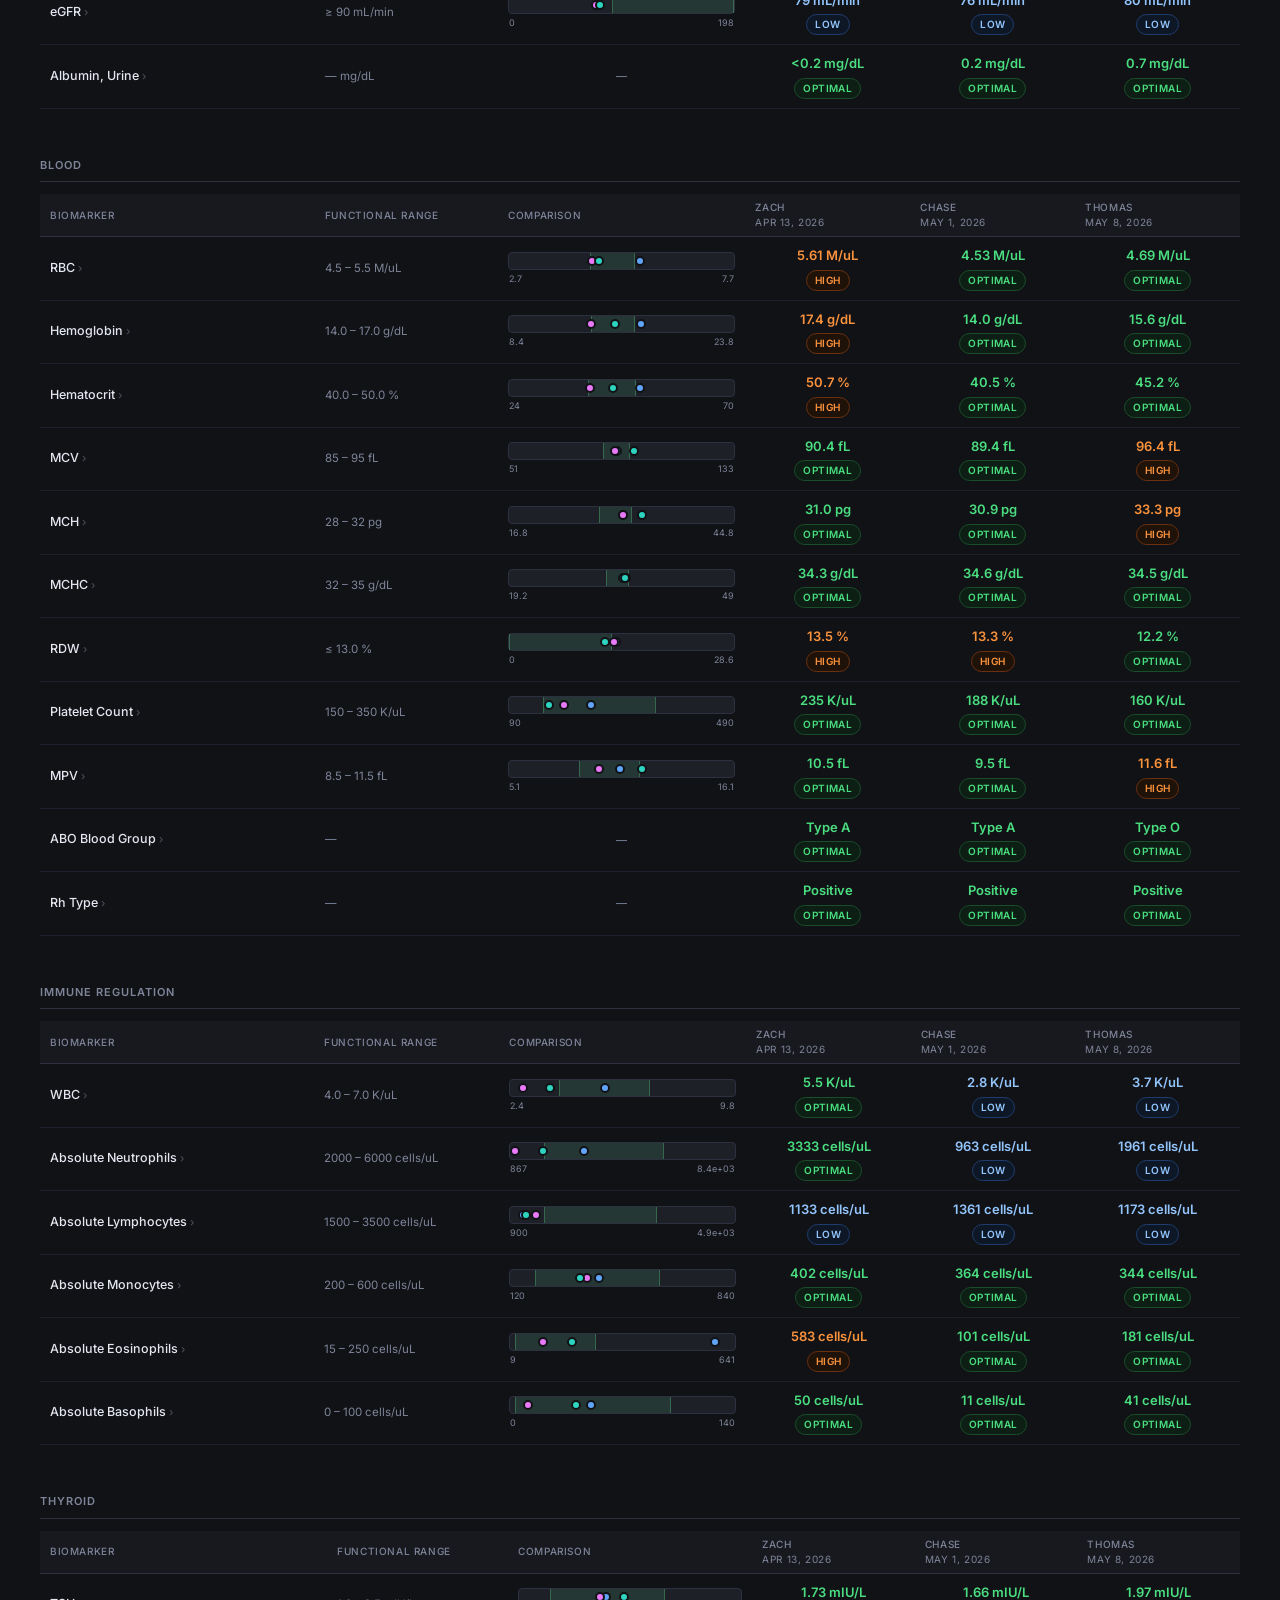
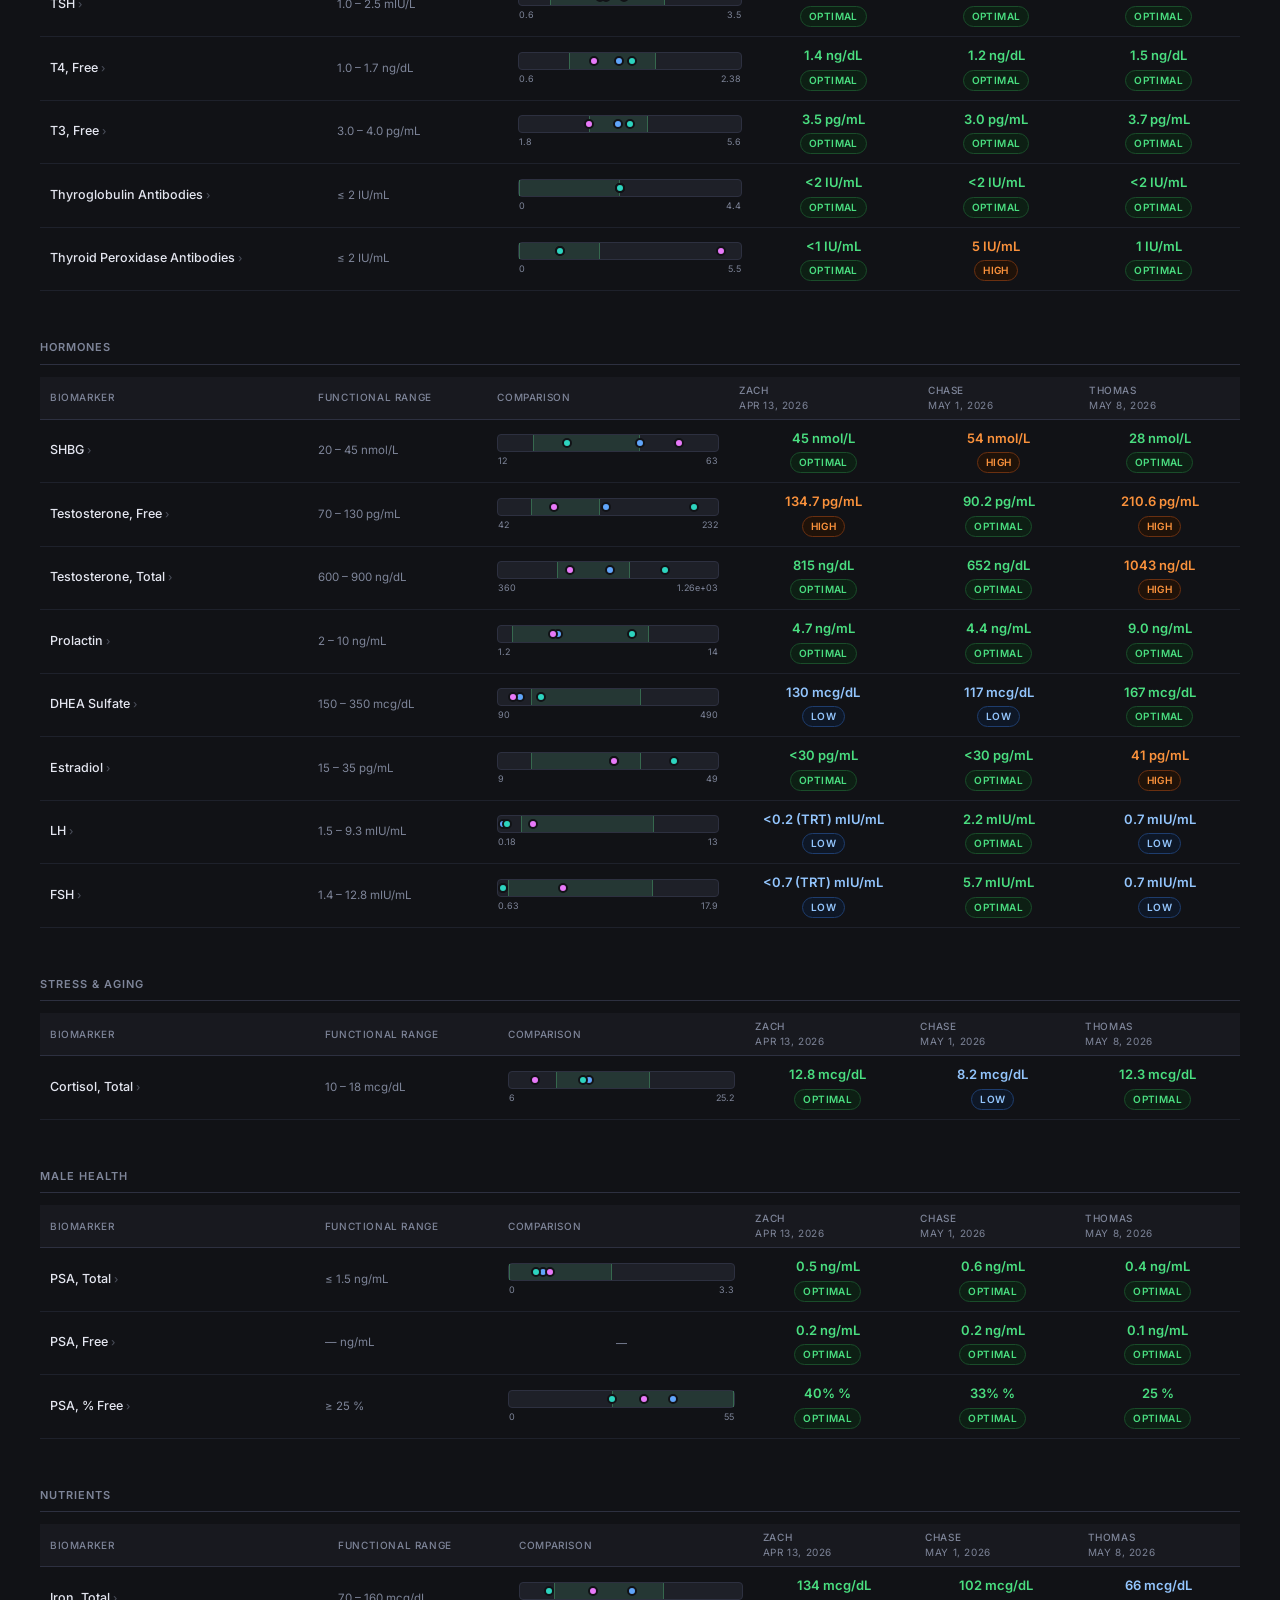
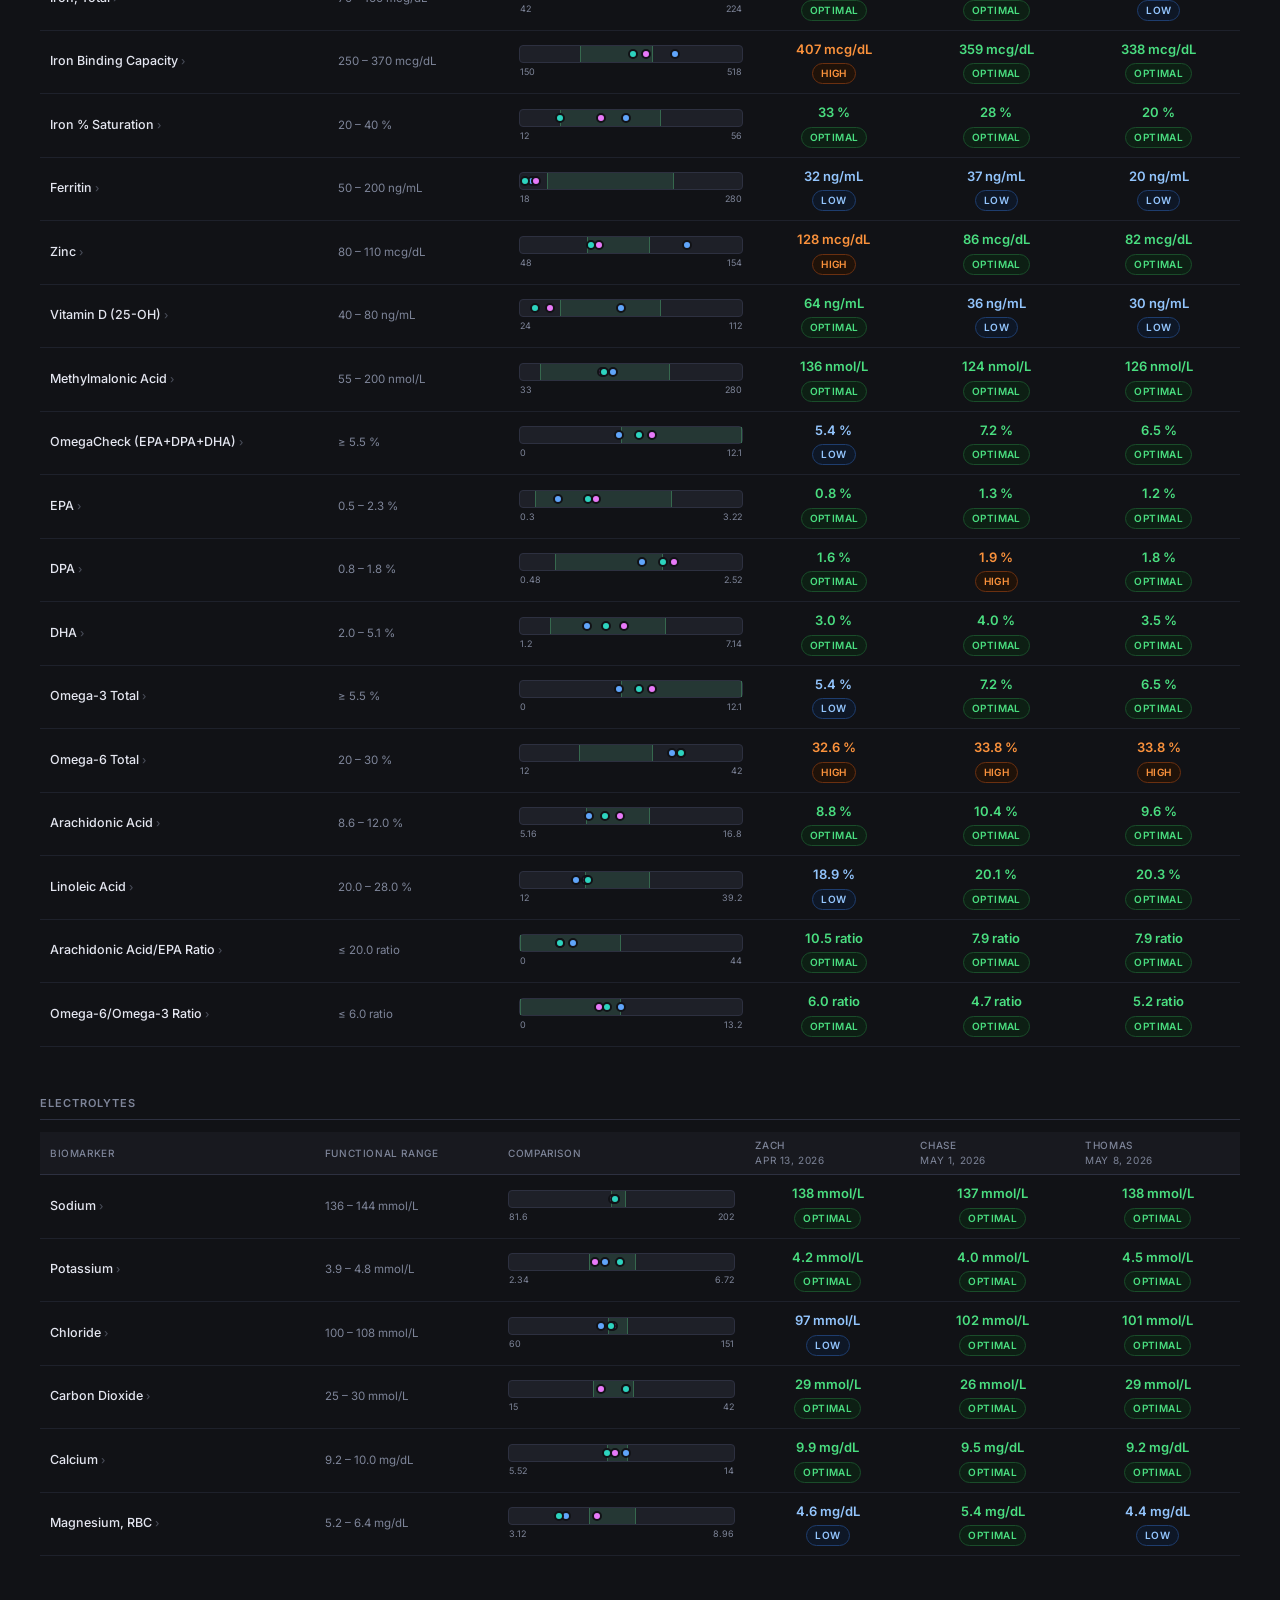
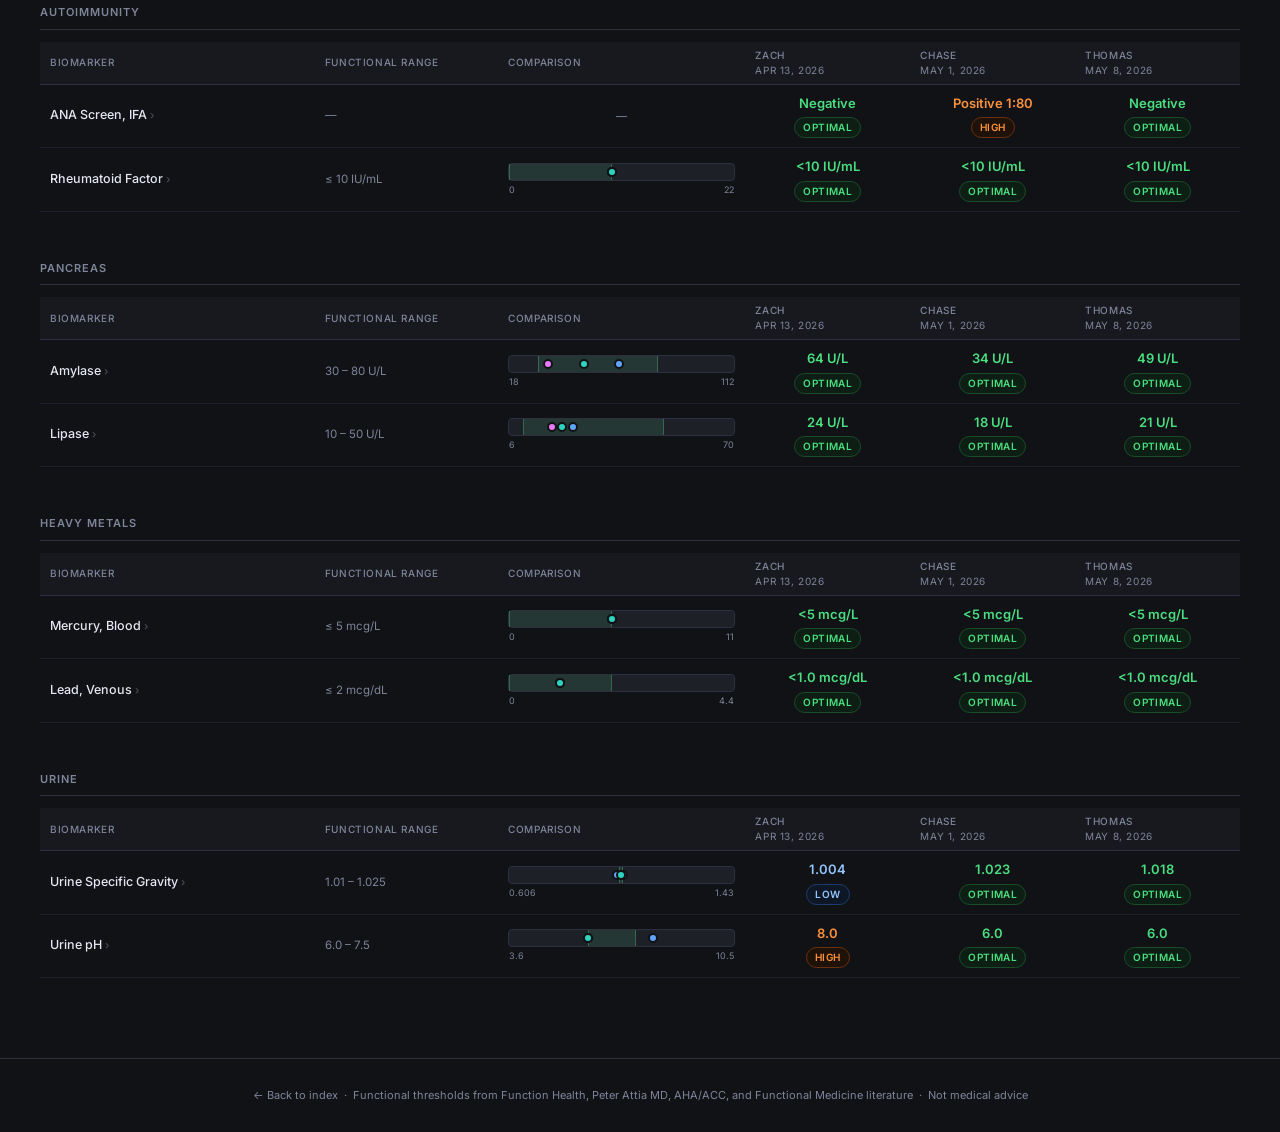
==== commit 8eaeb5c5: "Add Thomas to comparative dashboard (3-way: Zach, Chase, Thomas) Regenerate index.html with Thomas B" ====
--- a/health-dashboard/index.html
+++ b/health-dashboard/index.html
@@ -49,8 +49,9 @@
       padding: 14px 18px; min-width: 190px;
     }
     .person-summary .ps-name { font-size: 12px; font-weight: 600; margin-bottom: 10px; }
-    .ps-name-zach  { color: var(--zach-color); }
-    .ps-name-chase { color: var(--chase-color); }
+    .ps-name-zach   { color: var(--zach-color); }
+    .ps-name-chase  { color: var(--chase-color); }
+    .ps-name-thomas { color: var(--thomas-color); }
     .ps-stats { display: flex; gap: 14px; }
     .ps-stat .num { font-size: 22px; font-weight: 600; line-height: 1; }
     .ps-stat .lbl { font-size: 10px; text-transform: uppercase; letter-spacing: 0.5px; color: var(--muted); margin-top: 2px; }
@@ -172,8 +173,9 @@
       border-left: 1px solid rgba(93,219,138,0.3); border-right: 1px solid rgba(93,219,138,0.3); }
     .dot { position: absolute; top: 50%; transform: translate(-50%, -50%);
       width: 10px; height: 10px; border-radius: 50%; border: 2px solid var(--bg); z-index: 2; }
-    .dot-zach  { background: var(--zach-color); }
-    .dot-chase { background: var(--chase-color); }
+    .dot-zach   { background: var(--zach-color); }
+    .dot-chase  { background: var(--chase-color); }
+    .dot-thomas { background: var(--thomas-color); }
     .gauge-labels { display: flex; justify-content: space-between; font-size: 9px;
       color: var(--muted); margin-top: 2px; padding: 0 1px; }
     .no-bar { color: var(--muted); font-size: 11px; text-align: center; }
@@ -189,8 +191,9 @@
     .dd-person { flex: 1; min-width: 220px; }
     .dd-pname { font-size: 11px; font-weight: 700; text-transform: uppercase;
       letter-spacing: 0.6px; margin-bottom: 6px; }
-    .dd-zach  { color: var(--zach-color); }
-    .dd-chase { color: var(--chase-color); }
+    .dd-zach   { color: var(--zach-color); }
+    .dd-chase  { color: var(--chase-color); }
+    .dd-thomas { color: var(--thomas-color); }
     .dd-note { font-size: 12px; color: var(--muted); margin-bottom: 6px; line-height: 1.6; }
     .dd-acts { padding-left: 14px; font-size: 11.5px; color: var(--muted); line-height: 1.75; }
     .dd-acts li { margin-bottom: 2px; }
@@ -224,14 +227,14 @@
   <div class="header-top">
     <div class="header-title">
       <h1>Function Health — Comparative Dashboard</h1>
-      <div class="subtitle">99 biomarkers · Zach vs Chase · Lab results Apr–May 2026</div>
+      <div class="subtitle">99 biomarkers · Zach · Chase · Thomas · Lab results Apr–May 2026</div>
     </div>
   </div>
 
   <div class="legend">
     <div class="legend-item"><div class="dot-legend zach"></div> Zach (Apr 13, 2026)</div>
     <div class="legend-item"><div class="dot-legend chase"></div> Chase (May 1, 2026)</div>
-    <div class="legend-item"><div class="dot-legend thomas"></div> Thomas (pending)</div>
+    <div class="legend-item"><div class="dot-legend thomas"></div> Thomas (May 8, 2026)</div>
     <div class="legend-item" style="margin-left:8px">
       <span style="display:inline-block;width:28px;height:10px;background:rgba(93,219,138,0.15);border:1px solid rgba(93,219,138,0.3);border-radius:2px"></span>
       &nbsp;Functional optimal zone
@@ -255,12 +258,12 @@
         <div class="ps-stat high"><div class="num">17</div><div class="lbl">High</div></div>
       </div>
     </div>
-    <div class="person-summary" style="opacity:0.45">
-      <div class="ps-name" style="color:var(--thomas-color)">Thomas Brown</div>
+    <div class="person-summary">
+      <div class="ps-name ps-name-thomas">Thomas Brown</div>
       <div class="ps-stats">
-        <div class="ps-stat opt"><div class="num">—</div><div class="lbl">Optimal</div></div>
-        <div class="ps-stat low"><div class="num">—</div><div class="lbl">Low</div></div>
-        <div class="ps-stat high"><div class="num">—</div><div class="lbl">High</div></div>
+        <div class="ps-stat opt"><div class="num">69</div><div class="lbl">Optimal</div></div>
+        <div class="ps-stat low"><div class="num">16</div><div class="lbl">Low</div></div>
+        <div class="ps-stat high"><div class="num">14</div><div class="lbl">High</div></div>
       </div>
     </div>
   </div>
@@ -574,6 +577,8 @@
     <button class="pill" data-filter="zach-high">Zach High</button>
     <button class="pill" data-filter="chase-low">Chase Low</button>
     <button class="pill" data-filter="chase-high">Chase High</button>
+    <button class="pill" data-filter="thomas-low">Thomas Low</button>
+    <button class="pill" data-filter="thomas-high">Thomas High</button>
   </div>
   <span id="result-count"></span>
 </div>
@@ -599,761 +604,761 @@
 </nav>
 
 <main>
-<section class="cat-section" id="cat-heart"><h2 class="cat-heading">Heart</h2><div class="table-wrap"><table class="bm-table"><thead><tr><th class="col-name">Biomarker</th><th class="col-range">Functional Range</th><th class="col-bar">Comparison</th><th class="col-person">Zach<br><span class="test-date">Apr 13, 2026</span></th><th class="col-person">Chase<br><span class="test-date">May 1, 2026</span></th><th class="col-person">Thomas<br><span class="test-date muted">—</span></th></tr></thead><tbody><tr class="bm-row" data-zach="high" data-chase="optimal" data-zflag="1" data-cflag="0" data-search="cholesterol, total heart" data-toggle="Cholesterol__Total" onclick="toggleDetail(this)"><td class="bm-name">Cholesterol, Total <span class="tog-indicator">›</span></td><td class="bm-range">≤ 200 mg/dL</td><td class="bm-bar"><div class="gauge-wrap">
-      <div class="gauge">
-        <div class="gauge-zone" style="left:0.0%;width:45.5%"></div>
-        <div class="dot dot-zach"  style="left:54.3%" title="Zach"></div><div class="dot dot-chase" style="left:38.9%" title="Chase"></div>
+<section class="cat-section" id="cat-heart"><h2 class="cat-heading">Heart</h2><div class="table-wrap"><table class="bm-table"><thead><tr><th class="col-name">Biomarker</th><th class="col-range">Functional Range</th><th class="col-bar">Comparison</th><th class="col-person">Zach<br><span class="test-date">Apr 13, 2026</span></th><th class="col-person">Chase<br><span class="test-date">May 1, 2026</span></th><th class="col-person">Thomas<br><span class="test-date">May 8, 2026</span></th></tr></thead><tbody><tr class="bm-row" data-zach="high" data-chase="optimal" data-thomas="optimal" data-zflag="1" data-cflag="0" data-tflag="0" data-search="cholesterol, total heart" data-toggle="Cholesterol__Total" onclick="toggleDetail(this)"><td class="bm-name">Cholesterol, Total <span class="tog-indicator">›</span></td><td class="bm-range">≤ 200 mg/dL</td><td class="bm-bar"><div class="gauge-wrap">
+      <div class="gauge">
+        <div class="gauge-zone" style="left:0.0%;width:45.5%"></div>
+        <div class="dot dot-zach"   style="left:54.3%" title="Zach"></div><div class="dot dot-chase"  style="left:38.9%" title="Chase"></div><div class="dot dot-thomas" style="left:33.0%" title="Thomas"></div>
       </div>
       <div class="gauge-labels"><span>0</span><span>440</span></div>
-    </div></td><td class="person-cell lc-high"><div class="pval">239 mg/dL</div><span class="badge badge-high">High</span></td><td class="person-cell lc-opt"><div class="pval">171 mg/dL</div><span class="badge badge-opt">Optimal</span></td><td class="person-cell lc-none"><div class="pval muted">—</div><span class="badge badge-none">—</span></td></tr>
+    </div></td><td class="person-cell lc-high"><div class="pval">239 mg/dL</div><span class="badge badge-high">High</span></td><td class="person-cell lc-opt"><div class="pval">171 mg/dL</div><span class="badge badge-opt">Optimal</span></td><td class="person-cell lc-opt"><div class="pval">145 mg/dL</div><span class="badge badge-opt">Optimal</span></td></tr>
 <tr class="detail-row hidden" id="d-Cholesterol__Total"><td colspan="6" class="detail-cell"><div class="dd-ctx"><span class="ctx-label">What it is</span> Total cholesterol is the sum of all circulating cholesterol — HDL, LDL, VLDL, and IDL. A blunt measure whose meaning depends entirely on the distribution between fractions. <span class="ctx-label">Why it matters</span> Total cholesterol alone is a poor cardiovascular risk predictor. What matters more is the HDL fraction, LDL quality (particle size and number), and non-HDL cholesterol. Very low total cholesterol (<150) can indicate malnutrition or liver issues.</div><div class="dd-persons"><div class="dd-person"><div class="dd-pname dd-zach">Zach</div><div class="dd-note">239 mg/dL — flagged H, but HDL is excellent (63). Focus on LDL-P and ApoB.</div><ul class="dd-acts"><li>Focus on LDL-P and ApoB rather than total cholesterol</li><li>Reduce refined carbohydrates and added sugars</li></ul></div></div></td></tr>
-<tr class="bm-row" data-zach="optimal" data-chase="low" data-zflag="0" data-cflag="1" data-search="hdl cholesterol heart" data-toggle="HDL_Cholesterol" onclick="toggleDetail(this)"><td class="bm-name">HDL Cholesterol <span class="tog-indicator">›</span></td><td class="bm-range">≥ 50 mg/dL</td><td class="bm-bar"><div class="gauge-wrap">
+<tr class="bm-row" data-zach="optimal" data-chase="low" data-thomas="low" data-zflag="0" data-cflag="1" data-tflag="1" data-search="hdl cholesterol heart" data-toggle="HDL_Cholesterol" onclick="toggleDetail(this)"><td class="bm-name">HDL Cholesterol <span class="tog-indicator">›</span></td><td class="bm-range">≥ 50 mg/dL</td><td class="bm-bar"><div class="gauge-wrap">
       <div class="gauge">
         <div class="gauge-zone" style="left:45.5%;width:54.5%"></div>
-        <div class="dot dot-zach"  style="left:57.3%" title="Zach"></div><div class="dot dot-chase" style="left:42.7%" title="Chase"></div>
+        <div class="dot dot-zach"   style="left:57.3%" title="Zach"></div><div class="dot dot-chase"  style="left:42.7%" title="Chase"></div><div class="dot dot-thomas" style="left:36.4%" title="Thomas"></div>
       </div>
       <div class="gauge-labels"><span>0</span><span>110</span></div>
-    </div></td><td class="person-cell lc-opt"><div class="pval">63 mg/dL</div><span class="badge badge-opt">Optimal</span></td><td class="person-cell lc-low"><div class="pval">47 mg/dL</div><span class="badge badge-low">Low</span></td><td class="person-cell lc-none"><div class="pval muted">—</div><span class="badge badge-none">—</span></td></tr>
-<tr class="detail-row hidden" id="d-HDL_Cholesterol"><td colspan="6" class="detail-cell"><div class="dd-ctx"><span class="ctx-label">What it is</span> HDL carries cholesterol away from arterial walls back to the liver for excretion (reverse cholesterol transport). Also has anti-inflammatory and antioxidant properties. <span class="ctx-label">Why it matters</span> Below 50 in men is functionally low. Low HDL is independently associated with increased cardiovascular risk even when LDL appears controlled. HDL quality (large, functional particles) matters as much as quantity. Chase at 47 is borderline; raising HDL is particularly important given his LDL particle burden.</div></td></tr>
-<tr class="bm-row" data-zach="high" data-chase="optimal" data-zflag="1" data-cflag="0" data-search="triglycerides heart" data-toggle="Triglycerides" onclick="toggleDetail(this)"><td class="bm-name">Triglycerides <span class="tog-indicator">›</span></td><td class="bm-range">≤ 100 mg/dL</td><td class="bm-bar"><div class="gauge-wrap">
-      <div class="gauge">
-        <div class="gauge-zone" style="left:0.0%;width:45.5%"></div>
-        <div class="dot dot-zach"  style="left:85.0%" title="Zach"></div><div class="dot dot-chase" style="left:29.5%" title="Chase"></div>
+    </div></td><td class="person-cell lc-opt"><div class="pval">63 mg/dL</div><span class="badge badge-opt">Optimal</span></td><td class="person-cell lc-low"><div class="pval">47 mg/dL</div><span class="badge badge-low">Low</span></td><td class="person-cell lc-low"><div class="pval">40 mg/dL</div><span class="badge badge-low">Low</span></td></tr>
+<tr class="detail-row hidden" id="d-HDL_Cholesterol"><td colspan="6" class="detail-cell"><div class="dd-ctx"><span class="ctx-label">What it is</span> HDL carries cholesterol away from arterial walls back to the liver for excretion (reverse cholesterol transport). Also has anti-inflammatory and antioxidant properties. <span class="ctx-label">Why it matters</span> Below 50 in men is functionally low. Low HDL is independently associated with increased cardiovascular risk even when LDL appears controlled. HDL quality (large, functional particles) matters as much as quantity. Chase at 47 is borderline; raising HDL is particularly important given his LDL particle burden.</div><div class="dd-persons"><div class="dd-person"><div class="dd-pname dd-thomas">Thomas</div><div class="dd-note">Reference >=40. At the floor; functional target >=50.</div><ul class="dd-acts"><li>Aerobic exercise + monounsaturated fats</li><li>At the 40 floor — aim ≥50</li></ul></div></div></td></tr>
+<tr class="bm-row" data-zach="high" data-chase="optimal" data-thomas="optimal" data-zflag="1" data-cflag="0" data-tflag="0" data-search="triglycerides heart" data-toggle="Triglycerides" onclick="toggleDetail(this)"><td class="bm-name">Triglycerides <span class="tog-indicator">›</span></td><td class="bm-range">≤ 100 mg/dL</td><td class="bm-bar"><div class="gauge-wrap">
+      <div class="gauge">
+        <div class="gauge-zone" style="left:0.0%;width:45.5%"></div>
+        <div class="dot dot-zach"   style="left:85.0%" title="Zach"></div><div class="dot dot-chase"  style="left:29.5%" title="Chase"></div><div class="dot dot-thomas" style="left:44.1%" title="Thomas"></div>
       </div>
       <div class="gauge-labels"><span>0</span><span>220</span></div>
-    </div></td><td class="person-cell lc-high"><div class="pval">187 mg/dL</div><span class="badge badge-high">High</span></td><td class="person-cell lc-opt"><div class="pval">65 mg/dL</div><span class="badge badge-opt">Optimal</span></td><td class="person-cell lc-none"><div class="pval muted">—</div><span class="badge badge-none">—</span></td></tr>
+    </div></td><td class="person-cell lc-high"><div class="pval">187 mg/dL</div><span class="badge badge-high">High</span></td><td class="person-cell lc-opt"><div class="pval">65 mg/dL</div><span class="badge badge-opt">Optimal</span></td><td class="person-cell lc-opt"><div class="pval">97 mg/dL</div><span class="badge badge-opt">Optimal</span></td></tr>
 <tr class="detail-row hidden" id="d-Triglycerides"><td colspan="6" class="detail-cell"><div class="dd-ctx"><span class="ctx-label">What it is</span> Triglycerides are fats circulating in the blood after meals and released from adipose tissue. Primary fuel between meals, packaged in VLDL by the liver. <span class="ctx-label">Why it matters</span> Elevated triglycerides indicate carbohydrate excess, insulin resistance, or impaired fat clearance — and drive production of small, dense LDL particles. Zach at 187 is well above the functional target of <100. Chase at 65 is optimal. Zach's triglycerides are the most actionable lipid marker.</div><div class="dd-persons"><div class="dd-person"><div class="dd-pname dd-zach">Zach</div><div class="dd-note">187 mg/dL — reflects carbohydrate/alcohol metabolism. Most modifiable lipid.</div><ul class="dd-acts"><li>Reduce refined carbs, added sugars, alcohol</li><li>Add EPA+DHA 3–4 g/day — reduces triglycerides 20–40%</li><li>150+ min aerobic exercise/week</li></ul></div></div></td></tr>
-<tr class="bm-row" data-zach="high" data-chase="high" data-zflag="1" data-cflag="1" data-search="ldl-cholesterol heart" data-toggle="LDL_Cholesterol" onclick="toggleDetail(this)"><td class="bm-name">LDL-Cholesterol <span class="tog-indicator">›</span></td><td class="bm-range">≤ 100 mg/dL</td><td class="bm-bar"><div class="gauge-wrap">
-      <div class="gauge">
-        <div class="gauge-zone" style="left:0.0%;width:45.5%"></div>
-        <div class="dot dot-zach"  style="left:65.5%" title="Zach"></div><div class="dot dot-chase" style="left:49.5%" title="Chase"></div>
+<tr class="bm-row" data-zach="high" data-chase="high" data-thomas="optimal" data-zflag="1" data-cflag="1" data-tflag="0" data-search="ldl-cholesterol heart" data-toggle="LDL_Cholesterol" onclick="toggleDetail(this)"><td class="bm-name">LDL-Cholesterol <span class="tog-indicator">›</span></td><td class="bm-range">≤ 100 mg/dL</td><td class="bm-bar"><div class="gauge-wrap">
+      <div class="gauge">
+        <div class="gauge-zone" style="left:0.0%;width:45.5%"></div>
+        <div class="dot dot-zach"   style="left:65.5%" title="Zach"></div><div class="dot dot-chase"  style="left:49.5%" title="Chase"></div><div class="dot dot-thomas" style="left:39.1%" title="Thomas"></div>
       </div>
       <div class="gauge-labels"><span>0</span><span>220</span></div>
-    </div></td><td class="person-cell lc-high"><div class="pval">144 mg/dL</div><span class="badge badge-high">High</span></td><td class="person-cell lc-high"><div class="pval">109 mg/dL</div><span class="badge badge-high">High</span></td><td class="person-cell lc-none"><div class="pval muted">—</div><span class="badge badge-none">—</span></td></tr>
+    </div></td><td class="person-cell lc-high"><div class="pval">144 mg/dL</div><span class="badge badge-high">High</span></td><td class="person-cell lc-high"><div class="pval">109 mg/dL</div><span class="badge badge-high">High</span></td><td class="person-cell lc-opt"><div class="pval">86 mg/dL</div><span class="badge badge-opt">Optimal</span></td></tr>
 <tr class="detail-row hidden" id="d-LDL_Cholesterol"><td colspan="6" class="detail-cell"><div class="dd-ctx"><span class="ctx-label">What it is</span> LDL-C is a calculated estimate of cholesterol carried in LDL particles. The most commonly tracked cardiovascular risk marker, though it undercounts risk when small dense LDL particles are present. <span class="ctx-label">Why it matters</span> Both Chase (109) and Zach (144) exceed the functional threshold of 100. For Zach, combined with LDL-P 2253 and Pattern B, the cardiovascular risk is substantially higher than LDL-C alone suggests. Chase's LDL-C also undercounts risk given his LDL-P 1604 and small particle burden.</div><div class="dd-persons"><div class="dd-person"><div class="dd-pname dd-zach">Zach</div><div class="dd-note">144 mg/dL — combined with LDL-P 2253 and Pattern B: significant cardiovascular risk.</div><ul class="dd-acts"><li>Reduce saturated fat; shift to monounsaturated (olive oil, avocado)</li><li>Add soluble fiber: psyllium 10 g/day, oats, legumes</li><li>Physician discussion: statin therapy</li></ul></div><div class="dd-person"><div class="dd-pname dd-chase">Chase</div><div class="dd-note">109 mg/dL — above lab max (100). Combined with LDL-P 1604.</div><ul class="dd-acts"><li>Shift fats toward monounsaturated sources (olive oil, avocado, nuts)</li><li>Add soluble fiber: psyllium 10 g/day, oats, legumes</li><li>Track ApoB and LDL-P for fuller cardiovascular picture</li></ul></div></div></td></tr>
-<tr class="bm-row" data-zach="optimal" data-chase="optimal" data-zflag="0" data-cflag="0" data-search="chol/hdlc ratio heart" data-toggle="Chol_HDLC_Ratio" onclick="toggleDetail(this)"><td class="bm-name">Chol/HDLC Ratio <span class="tog-indicator">›</span></td><td class="bm-range">≤ 4.0 ratio</td><td class="bm-bar"><div class="gauge-wrap">
-      <div class="gauge">
-        <div class="gauge-zone" style="left:0.0%;width:45.5%"></div>
-        <div class="dot dot-zach"  style="left:43.2%" title="Zach"></div><div class="dot dot-chase" style="left:40.9%" title="Chase"></div>
+<tr class="bm-row" data-zach="optimal" data-chase="optimal" data-thomas="optimal" data-zflag="0" data-cflag="0" data-tflag="0" data-search="chol/hdlc ratio heart" data-toggle="Chol_HDLC_Ratio" onclick="toggleDetail(this)"><td class="bm-name">Chol/HDLC Ratio <span class="tog-indicator">›</span></td><td class="bm-range">≤ 4.0 ratio</td><td class="bm-bar"><div class="gauge-wrap">
+      <div class="gauge">
+        <div class="gauge-zone" style="left:0.0%;width:45.5%"></div>
+        <div class="dot dot-zach"   style="left:43.2%" title="Zach"></div><div class="dot dot-chase"  style="left:40.9%" title="Chase"></div><div class="dot dot-thomas" style="left:40.9%" title="Thomas"></div>
       </div>
       <div class="gauge-labels"><span>0</span><span>8.8</span></div>
-    </div></td><td class="person-cell lc-opt"><div class="pval">3.8 ratio</div><span class="badge badge-opt">Optimal</span></td><td class="person-cell lc-opt"><div class="pval">3.6 ratio</div><span class="badge badge-opt">Optimal</span></td><td class="person-cell lc-none"><div class="pval muted">—</div><span class="badge badge-none">—</span></td></tr>
+    </div></td><td class="person-cell lc-opt"><div class="pval">3.8 ratio</div><span class="badge badge-opt">Optimal</span></td><td class="person-cell lc-opt"><div class="pval">3.6 ratio</div><span class="badge badge-opt">Optimal</span></td><td class="person-cell lc-opt"><div class="pval">3.6 ratio</div><span class="badge badge-opt">Optimal</span></td></tr>
 <tr class="detail-row hidden" id="d-Chol_HDLC_Ratio"><td colspan="6" class="detail-cell"><div class="dd-ctx"><span class="ctx-label">What it is</span> The ratio of total cholesterol to HDL. Higher number means more total cholesterol relative to the 'good' fraction — a simple risk-adjustment tool. <span class="ctx-label">Why it matters</span> Below 4.0 is considered optimal. Both Zach and Chase are at or below this threshold, which is reassuring despite other lipid abnormalities.</div></td></tr>
-<tr class="bm-row" data-zach="high" data-chase="optimal" data-zflag="1" data-cflag="0" data-search="non-hdl cholesterol heart" data-toggle="Non_HDL_Cholesterol" onclick="toggleDetail(this)"><td class="bm-name">Non-HDL Cholesterol <span class="tog-indicator">›</span></td><td class="bm-range">≤ 130 mg/dL</td><td class="bm-bar"><div class="gauge-wrap">
-      <div class="gauge">
-        <div class="gauge-zone" style="left:0.0%;width:45.5%"></div>
-        <div class="dot dot-zach"  style="left:61.5%" title="Zach"></div><div class="dot dot-chase" style="left:43.4%" title="Chase"></div>
+<tr class="bm-row" data-zach="high" data-chase="optimal" data-thomas="optimal" data-zflag="1" data-cflag="0" data-tflag="0" data-search="non-hdl cholesterol heart" data-toggle="Non_HDL_Cholesterol" onclick="toggleDetail(this)"><td class="bm-name">Non-HDL Cholesterol <span class="tog-indicator">›</span></td><td class="bm-range">≤ 130 mg/dL</td><td class="bm-bar"><div class="gauge-wrap">
+      <div class="gauge">
+        <div class="gauge-zone" style="left:0.0%;width:45.5%"></div>
+        <div class="dot dot-zach"   style="left:61.5%" title="Zach"></div><div class="dot dot-chase"  style="left:43.4%" title="Chase"></div><div class="dot dot-thomas" style="left:36.7%" title="Thomas"></div>
       </div>
       <div class="gauge-labels"><span>0</span><span>286</span></div>
-    </div></td><td class="person-cell lc-high"><div class="pval">176 mg/dL</div><span class="badge badge-high">High</span></td><td class="person-cell lc-opt"><div class="pval">124 mg/dL</div><span class="badge badge-opt">Optimal</span></td><td class="person-cell lc-none"><div class="pval muted">—</div><span class="badge badge-none">—</span></td></tr>
+    </div></td><td class="person-cell lc-high"><div class="pval">176 mg/dL</div><span class="badge badge-high">High</span></td><td class="person-cell lc-opt"><div class="pval">124 mg/dL</div><span class="badge badge-opt">Optimal</span></td><td class="person-cell lc-opt"><div class="pval">105 mg/dL</div><span class="badge badge-opt">Optimal</span></td></tr>
 <tr class="detail-row hidden" id="d-Non_HDL_Cholesterol"><td colspan="6" class="detail-cell"><div class="dd-ctx"><span class="ctx-label">What it is</span> Non-HDL cholesterol = total cholesterol minus HDL. Captures all atherogenic lipoprotein fractions (LDL, VLDL, IDL) in a single number — a better cardiovascular predictor than LDL-C alone. <span class="ctx-label">Why it matters</span> Zach at 176 is well above the 130 threshold — reflecting both elevated LDL and VLDL (triglyceride-rich particles). Chase at 124 is in range. Zach's elevated non-HDL is a secondary target after LDL-P and triglycerides.</div><div class="dd-persons"><div class="dd-person"><div class="dd-pname dd-zach">Zach</div><div class="dd-note">176 mg/dL — reflects total atherogenic burden (LDL + VLDL + IDL).</div><ul class="dd-acts"><li>Improving triglycerides and LDL-C will lower non-HDL in parallel</li></ul></div></div></td></tr>
-<tr class="bm-row" data-zach="optimal" data-chase="optimal" data-zflag="0" data-cflag="0" data-search="lipoprotein (a) heart" data-toggle="Lipoprotein__a_" onclick="toggleDetail(this)"><td class="bm-name">Lipoprotein (a) <span class="tog-indicator">›</span></td><td class="bm-range">≤ 75 nmol/L</td><td class="bm-bar"><div class="gauge-wrap">
-      <div class="gauge">
-        <div class="gauge-zone" style="left:0.0%;width:45.5%"></div>
-        <div class="dot dot-zach"  style="left:15.8%" title="Zach"></div><div class="dot dot-chase" style="left:29.7%" title="Chase"></div>
+<tr class="bm-row" data-zach="optimal" data-chase="optimal" data-thomas="optimal" data-zflag="0" data-cflag="0" data-tflag="0" data-search="lipoprotein (a) heart" data-toggle="Lipoprotein__a_" onclick="toggleDetail(this)"><td class="bm-name">Lipoprotein (a) <span class="tog-indicator">›</span></td><td class="bm-range">≤ 75 nmol/L</td><td class="bm-bar"><div class="gauge-wrap">
+      <div class="gauge">
+        <div class="gauge-zone" style="left:0.0%;width:45.5%"></div>
+        <div class="dot dot-zach"   style="left:15.8%" title="Zach"></div><div class="dot dot-chase"  style="left:29.7%" title="Chase"></div><div class="dot dot-thomas" style="left:6.1%" title="Thomas"></div>
       </div>
       <div class="gauge-labels"><span>0</span><span>165</span></div>
-    </div></td><td class="person-cell lc-opt"><div class="pval">26 nmol/L</div><span class="badge badge-opt">Optimal</span></td><td class="person-cell lc-opt"><div class="pval">49 nmol/L</div><span class="badge badge-opt">Optimal</span></td><td class="person-cell lc-none"><div class="pval muted">—</div><span class="badge badge-none">—</span></td></tr>
+    </div></td><td class="person-cell lc-opt"><div class="pval">26 nmol/L</div><span class="badge badge-opt">Optimal</span></td><td class="person-cell lc-opt"><div class="pval">49 nmol/L</div><span class="badge badge-opt">Optimal</span></td><td class="person-cell lc-opt"><div class="pval"><10 nmol/L</div><span class="badge badge-opt">Optimal</span></td></tr>
 <tr class="detail-row hidden" id="d-Lipoprotein__a_"><td colspan="6" class="detail-cell"><div class="dd-ctx"><span class="ctx-label">What it is</span> Lp(a) is an LDL-like particle with an additional apolipoprotein(a) protein attached. Largely genetically determined and highly pro-atherogenic and pro-thrombotic. <span class="ctx-label">Why it matters</span> Both Zach (26) and Chase (49) are below 75 — a meaningful advantage. Lp(a) is not significantly modifiable by lifestyle. If elevated, aggressive management of all other modifiable risk factors is the response.</div></td></tr>
-<tr class="bm-row" data-zach="optimal" data-chase="optimal" data-zflag="0" data-cflag="0" data-search="hs-crp heart" data-toggle="hs_CRP" onclick="toggleDetail(this)"><td class="bm-name">hs-CRP <span class="tog-indicator">›</span></td><td class="bm-range">≤ 0.5 mg/L</td><td class="bm-bar"><div class="gauge-wrap">
-      <div class="gauge">
-        <div class="gauge-zone" style="left:0.0%;width:45.5%"></div>
-        <div class="dot dot-zach"  style="left:18.2%" title="Zach"></div><div class="dot dot-chase" style="left:18.2%" title="Chase"></div>
+<tr class="bm-row" data-zach="optimal" data-chase="optimal" data-thomas="optimal" data-zflag="0" data-cflag="0" data-tflag="0" data-search="hs-crp heart" data-toggle="hs_CRP" onclick="toggleDetail(this)"><td class="bm-name">hs-CRP <span class="tog-indicator">›</span></td><td class="bm-range">≤ 0.5 mg/L</td><td class="bm-bar"><div class="gauge-wrap">
+      <div class="gauge">
+        <div class="gauge-zone" style="left:0.0%;width:45.5%"></div>
+        <div class="dot dot-zach"   style="left:18.2%" title="Zach"></div><div class="dot dot-chase"  style="left:18.2%" title="Chase"></div><div class="dot dot-thomas" style="left:18.2%" title="Thomas"></div>
       </div>
       <div class="gauge-labels"><span>0</span><span>1.1</span></div>
-    </div></td><td class="person-cell lc-opt"><div class="pval"><0.2 mg/L</div><span class="badge badge-opt">Optimal</span></td><td class="person-cell lc-opt"><div class="pval"><0.2 mg/L</div><span class="badge badge-opt">Optimal</span></td><td class="person-cell lc-none"><div class="pval muted">—</div><span class="badge badge-none">—</span></td></tr>
+    </div></td><td class="person-cell lc-opt"><div class="pval"><0.2 mg/L</div><span class="badge badge-opt">Optimal</span></td><td class="person-cell lc-opt"><div class="pval"><0.2 mg/L</div><span class="badge badge-opt">Optimal</span></td><td class="person-cell lc-opt"><div class="pval"><0.2 mg/L</div><span class="badge badge-opt">Optimal</span></td></tr>
 <tr class="detail-row hidden" id="d-hs_CRP"><td colspan="6" class="detail-cell"><div class="dd-ctx"><span class="ctx-label">What it is</span> High-sensitivity C-reactive protein (hs-CRP) is an acute-phase inflammatory marker produced by the liver. The hs-CRP assay detects very low concentrations for cardiovascular risk stratification. <span class="ctx-label">Why it matters</span> Both Chase (0.2) and Zach (0.2) are excellent — low cardiovascular inflammatory risk. This is somewhat reassuring amid their lipid particle findings — no overt systemic inflammation despite metabolic concerns.</div></td></tr>
-<tr class="bm-row" data-zach="high" data-chase="high" data-zflag="1" data-cflag="1" data-search="apolipoprotein b heart" data-toggle="Apolipoprotein_B" onclick="toggleDetail(this)"><td class="bm-name">Apolipoprotein B <span class="tog-indicator">›</span></td><td class="bm-range">≤ 80 mg/dL</td><td class="bm-bar"><div class="gauge-wrap">
-      <div class="gauge">
-        <div class="gauge-zone" style="left:0.0%;width:45.5%"></div>
-        <div class="dot dot-zach"  style="left:69.9%" title="Zach"></div><div class="dot dot-chase" style="left:56.2%" title="Chase"></div>
+<tr class="bm-row" data-zach="high" data-chase="high" data-thomas="optimal" data-zflag="1" data-cflag="1" data-tflag="0" data-search="apolipoprotein b heart" data-toggle="Apolipoprotein_B" onclick="toggleDetail(this)"><td class="bm-name">Apolipoprotein B <span class="tog-indicator">›</span></td><td class="bm-range">≤ 80 mg/dL</td><td class="bm-bar"><div class="gauge-wrap">
+      <div class="gauge">
+        <div class="gauge-zone" style="left:0.0%;width:45.5%"></div>
+        <div class="dot dot-zach"   style="left:69.9%" title="Zach"></div><div class="dot dot-chase"  style="left:56.2%" title="Chase"></div><div class="dot dot-thomas" style="left:43.8%" title="Thomas"></div>
       </div>
       <div class="gauge-labels"><span>0</span><span>176</span></div>
-    </div></td><td class="person-cell lc-high"><div class="pval">123 mg/dL</div><span class="badge badge-high">High</span></td><td class="person-cell lc-high"><div class="pval">99 mg/dL</div><span class="badge badge-high">High</span></td><td class="person-cell lc-none"><div class="pval muted">—</div><span class="badge badge-none">—</span></td></tr>
+    </div></td><td class="person-cell lc-high"><div class="pval">123 mg/dL</div><span class="badge badge-high">High</span></td><td class="person-cell lc-high"><div class="pval">99 mg/dL</div><span class="badge badge-high">High</span></td><td class="person-cell lc-opt"><div class="pval">77 mg/dL</div><span class="badge badge-opt">Optimal</span></td></tr>
 <tr class="detail-row hidden" id="d-Apolipoprotein_B"><td colspan="6" class="detail-cell"><div class="dd-ctx"><span class="ctx-label">What it is</span> Apolipoprotein B (ApoB) is the structural protein on every atherogenic lipoprotein particle — each LDL, VLDL, and IDL contains exactly one ApoB molecule. ApoB count directly equals the number of atherogenic particles. Now considered superior to LDL-C for cardiovascular risk prediction. <span class="ctx-label">Why it matters</span> Chase at 99 and Zach at 123 both exceed the functional threshold (80). With LDL-P of 1604 (Chase) and 2253 (Zach), both have high atherogenic particle burdens. This is a priority long-term intervention for both, particularly Zach whose ApoB combined with Pattern B and high triglycerides represents substantial cardiovascular risk.</div><div class="dd-persons"><div class="dd-person"><div class="dd-pname dd-zach">Zach</div><div class="dd-note">123 mg/dL — above lab max (90). High atherogenic particle burden.</div><ul class="dd-acts"><li>Same intervention as LDL-P: reduce refined carbs + fiber + omega-3s</li><li>Physician discussion: statin + ezetimibe is highly effective</li></ul></div><div class="dd-person"><div class="dd-pname dd-chase">Chase</div><div class="dd-note">99 mg/dL — above lab max (90). Cardiovascular risk marker.</div><ul class="dd-acts"><li>Reduce refined carbs + soluble fiber + EPA/DHA 3–4 g/day</li><li>Physician discussion: statin therapy for ApoB reduction</li></ul></div></div></td></tr>
-<tr class="bm-row" data-zach="optimal" data-chase="high" data-zflag="0" data-cflag="1" data-search="homocysteine heart" data-toggle="Homocysteine" onclick="toggleDetail(this)"><td class="bm-name">Homocysteine <span class="tog-indicator">›</span></td><td class="bm-range">≤ 8.0 umol/L</td><td class="bm-bar"><div class="gauge-wrap">
-      <div class="gauge">
-        <div class="gauge-zone" style="left:0.0%;width:45.5%"></div>
-        <div class="dot dot-zach"  style="left:26.1%" title="Zach"></div><div class="dot dot-chase" style="left:49.4%" title="Chase"></div>
+<tr class="bm-row" data-zach="optimal" data-chase="high" data-thomas="high" data-zflag="0" data-cflag="1" data-tflag="1" data-search="homocysteine heart" data-toggle="Homocysteine" onclick="toggleDetail(this)"><td class="bm-name">Homocysteine <span class="tog-indicator">›</span></td><td class="bm-range">≤ 8.0 umol/L</td><td class="bm-bar"><div class="gauge-wrap">
+      <div class="gauge">
+        <div class="gauge-zone" style="left:0.0%;width:45.5%"></div>
+        <div class="dot dot-zach"   style="left:26.1%" title="Zach"></div><div class="dot dot-chase"  style="left:49.4%" title="Chase"></div><div class="dot dot-thomas" style="left:51.7%" title="Thomas"></div>
       </div>
       <div class="gauge-labels"><span>0</span><span>17.6</span></div>
-    </div></td><td class="person-cell lc-opt"><div class="pval">4.6 umol/L</div><span class="badge badge-opt">Optimal</span></td><td class="person-cell lc-high"><div class="pval">8.7 umol/L</div><span class="badge badge-high">High</span></td><td class="person-cell lc-none"><div class="pval muted">—</div><span class="badge badge-none">—</span></td></tr>
-<tr class="detail-row hidden" id="d-Homocysteine"><td colspan="6" class="detail-cell"><div class="dd-ctx"><span class="ctx-label">What it is</span> Homocysteine is an amino acid produced during methionine metabolism. Cleared by folate (MTHFR pathway), B12, and B6. Elevated homocysteine damages arterial walls, increases clotting risk, and is an independent cardiovascular and dementia risk factor. <span class="ctx-label">Why it matters</span> Chase at 8.7 exceeds the functional target of 8.0. Even mildly elevated homocysteine (8–12 µmol/L) is associated with 30–50% increased cardiovascular event risk. With Chase's existing lipid particle burden, reducing homocysteine is a meaningful and highly actionable priority. Zach at 4.6 is excellent.</div></td></tr>
-<tr class="bm-row" data-zach="high" data-chase="high" data-zflag="1" data-cflag="1" data-search="ldl particle number heart" data-toggle="LDL_Particle_Number" onclick="toggleDetail(this)"><td class="bm-name">LDL Particle Number <span class="tog-indicator">›</span></td><td class="bm-range">≤ 1000 nmol/L</td><td class="bm-bar"><div class="gauge-wrap">
+    </div></td><td class="person-cell lc-opt"><div class="pval">4.6 umol/L</div><span class="badge badge-opt">Optimal</span></td><td class="person-cell lc-high"><div class="pval">8.7 umol/L</div><span class="badge badge-high">High</span></td><td class="person-cell lc-high"><div class="pval">9.1 umol/L</div><span class="badge badge-high">High</span></td></tr>
+<tr class="detail-row hidden" id="d-Homocysteine"><td colspan="6" class="detail-cell"><div class="dd-ctx"><span class="ctx-label">What it is</span> Homocysteine is an amino acid produced during methionine metabolism. Cleared by folate (MTHFR pathway), B12, and B6. Elevated homocysteine damages arterial walls, increases clotting risk, and is an independent cardiovascular and dementia risk factor. <span class="ctx-label">Why it matters</span> Chase at 8.7 exceeds the functional target of 8.0. Even mildly elevated homocysteine (8–12 µmol/L) is associated with 30–50% increased cardiovascular event risk. With Chase's existing lipid particle burden, reducing homocysteine is a meaningful and highly actionable priority. Zach at 4.6 is excellent.</div><div class="dd-persons"><div class="dd-person"><div class="dd-pname dd-thomas">Thomas</div><div class="dd-note">Within lab reference <=13.5. Functional target <=8.0 — mildly elevated.</div><ul class="dd-acts"><li>B-complex with methylfolate + B12 + B6</li><li>Recheck in 8–12 weeks — functional target ≤8.0</li></ul></div></div></td></tr>
+<tr class="bm-row" data-zach="high" data-chase="high" data-thomas="high" data-zflag="1" data-cflag="1" data-tflag="1" data-search="ldl particle number heart" data-toggle="LDL_Particle_Number" onclick="toggleDetail(this)"><td class="bm-name">LDL Particle Number <span class="tog-indicator">›</span></td><td class="bm-range">≤ 1000 nmol/L</td><td class="bm-bar"><div class="gauge-wrap">
       <div class="gauge">
         <div class="gauge-zone" style="left:0.0%;width:40.4%"></div>
-        <div class="dot dot-zach"  style="left:90.9%" title="Zach"></div><div class="dot dot-chase" style="left:64.7%" title="Chase"></div>
+        <div class="dot dot-zach"   style="left:90.9%" title="Zach"></div><div class="dot dot-chase"  style="left:64.7%" title="Chase"></div><div class="dot dot-thomas" style="left:55.0%" title="Thomas"></div>
       </div>
       <div class="gauge-labels"><span>0</span><span>2.48e+03</span></div>
-    </div></td><td class="person-cell lc-high"><div class="pval">2253 nmol/L</div><span class="badge badge-high">High</span></td><td class="person-cell lc-high"><div class="pval">1604 nmol/L</div><span class="badge badge-high">High</span></td><td class="person-cell lc-none"><div class="pval muted">—</div><span class="badge badge-none">—</span></td></tr>
-<tr class="detail-row hidden" id="d-LDL_Particle_Number"><td colspan="6" class="detail-cell"><div class="dd-ctx"><span class="ctx-label">What it is</span> LDL particle number (LDL-P) counts the actual number of LDL particles per liter of plasma. Each particle can deposit cholesterol in arterial walls regardless of how much cholesterol it carries. LDL-P is a superior cardiovascular risk predictor to LDL-C. <span class="ctx-label">Why it matters</span> Zach at 2253 is in the high cardiovascular risk category (>1409 = high risk). Chase at 1604 is also high (>1000 functional threshold). These are the most important cardiovascular findings for both. Combined with ApoB, small LDL, and Pattern B (Zach), the atherogenic particle burden is substantial for both.</div><div class="dd-persons"><div class="dd-person"><div class="dd-pname dd-zach">Zach</div><div class="dd-note">2253 nmol/L — above lab max (1138). Zach's highest cardiovascular risk marker.</div><ul class="dd-acts"><li>Priority intervention: reduce refined carbs, increase soluble fiber</li><li>EPA+DHA 3–4 g/day specifically reduces LDL particle count</li><li>Physician: statin therapy is highly effective for LDL-P</li></ul></div><div class="dd-person"><div class="dd-pname dd-chase">Chase</div><div class="dd-note">1604 nmol/L — above lab max (1138). High atherogenic particle burden.</div><ul class="dd-acts"><li>Reduce refined carbs, increase soluble fiber to 15–20 g/day</li><li>EPA+DHA 3–4 g/day reduces LDL particle count</li><li>Physician: statin + ezetimibe combination</li></ul></div></div></td></tr>
-<tr class="bm-row" data-zach="high" data-chase="high" data-zflag="1" data-cflag="1" data-search="ldl small heart" data-toggle="LDL_Small" onclick="toggleDetail(this)"><td class="bm-name">LDL Small <span class="tog-indicator">›</span></td><td class="bm-range">≤ 200 nmol/L</td><td class="bm-bar"><div class="gauge-wrap">
+    </div></td><td class="person-cell lc-high"><div class="pval">2253 nmol/L</div><span class="badge badge-high">High</span></td><td class="person-cell lc-high"><div class="pval">1604 nmol/L</div><span class="badge badge-high">High</span></td><td class="person-cell lc-high"><div class="pval">1363 nmol/L</div><span class="badge badge-high">High</span></td></tr>
+<tr class="detail-row hidden" id="d-LDL_Particle_Number"><td colspan="6" class="detail-cell"><div class="dd-ctx"><span class="ctx-label">What it is</span> LDL particle number (LDL-P) counts the actual number of LDL particles per liter of plasma. Each particle can deposit cholesterol in arterial walls regardless of how much cholesterol it carries. LDL-P is a superior cardiovascular risk predictor to LDL-C. <span class="ctx-label">Why it matters</span> Zach at 2253 is in the high cardiovascular risk category (>1409 = high risk). Chase at 1604 is also high (>1000 functional threshold). These are the most important cardiovascular findings for both. Combined with ApoB, small LDL, and Pattern B (Zach), the atherogenic particle burden is substantial for both.</div><div class="dd-persons"><div class="dd-person"><div class="dd-pname dd-zach">Zach</div><div class="dd-note">2253 nmol/L — above lab max (1138). Zach's highest cardiovascular risk marker.</div><ul class="dd-acts"><li>Priority intervention: reduce refined carbs, increase soluble fiber</li><li>EPA+DHA 3–4 g/day specifically reduces LDL particle count</li><li>Physician: statin therapy is highly effective for LDL-P</li></ul></div><div class="dd-person"><div class="dd-pname dd-chase">Chase</div><div class="dd-note">1604 nmol/L — above lab max (1138). High atherogenic particle burden.</div><ul class="dd-acts"><li>Reduce refined carbs, increase soluble fiber to 15–20 g/day</li><li>EPA+DHA 3–4 g/day reduces LDL particle count</li><li>Physician: statin + ezetimibe combination</li></ul></div><div class="dd-person"><div class="dd-pname dd-thomas">Thomas</div><div class="dd-note">Flagged H. Moderate risk (1138-1409). Optimal <1138. Male ref 1016-2185.</div><ul class="dd-acts"><li>Reduce refined carbs, soluble fiber 15–20 g/day</li><li>EPA+DHA 3–4 g/day</li><li>Track ApoB (currently optimal at 77) as primary target</li></ul></div></div></td></tr>
+<tr class="bm-row" data-zach="high" data-chase="high" data-thomas="high" data-zflag="1" data-cflag="1" data-tflag="1" data-search="ldl small heart" data-toggle="LDL_Small" onclick="toggleDetail(this)"><td class="bm-name">LDL Small <span class="tog-indicator">›</span></td><td class="bm-range">≤ 200 nmol/L</td><td class="bm-bar"><div class="gauge-wrap">
       <div class="gauge">
         <div class="gauge-zone" style="left:0.0%;width:34.7%"></div>
-        <div class="dot dot-zach"  style="left:90.9%" title="Zach"></div><div class="dot dot-chase" style="left:50.1%" title="Chase"></div>
+        <div class="dot dot-zach"   style="left:90.9%" title="Zach"></div><div class="dot dot-chase"  style="left:50.1%" title="Chase"></div><div class="dot dot-thomas" style="left:40.4%" title="Thomas"></div>
       </div>
       <div class="gauge-labels"><span>0</span><span>576</span></div>
-    </div></td><td class="person-cell lc-high"><div class="pval">524 nmol/L</div><span class="badge badge-high">High</span></td><td class="person-cell lc-high"><div class="pval">289 nmol/L</div><span class="badge badge-high">High</span></td><td class="person-cell lc-none"><div class="pval muted">—</div><span class="badge badge-none">—</span></td></tr>
-<tr class="detail-row hidden" id="d-LDL_Small"><td colspan="6" class="detail-cell"><div class="dd-ctx"><span class="ctx-label">What it is</span> Small LDL particles are the most atherogenic fraction — they penetrate arterial walls more easily, resist clearance, and oxidize more readily than large buoyant LDL. Their presence defines Pattern B dyslipidemia. <span class="ctx-label">Why it matters</span> Zach at 524 is well above the high-risk threshold. Chase at 289 is also significantly elevated. Small dense LDL is the strongest lipid predictor of cardiovascular events in the metabolic syndrome pattern — and both Zach and Chase show this pattern clearly.</div><div class="dd-persons"><div class="dd-person"><div class="dd-pname dd-zach">Zach</div><div class="dd-note">524 nmol/L — well above lab max (142). Most atherogenic fraction.</div><ul class="dd-acts"><li>Reduce fructose and refined carbs — primary driver of small LDL</li><li>High-dose fish oil (3–4 g/day EPA+DHA) shifts LDL toward larger particles</li></ul></div><div class="dd-person"><div class="dd-pname dd-chase">Chase</div><div class="dd-note">289 nmol/L — above lab max (142). Most atherogenic fraction.</div><ul class="dd-acts"><li>Reduce fructose and refined carbs — primary driver</li><li>High-dose fish oil (3–4 g/day EPA+DHA) shifts toward larger particles</li></ul></div></div></td></tr>
-<tr class="bm-row" data-zach="high" data-chase="high" data-zflag="1" data-cflag="1" data-search="ldl medium heart" data-toggle="LDL_Medium" onclick="toggleDetail(this)"><td class="bm-name">LDL Medium <span class="tog-indicator">›</span></td><td class="bm-range">≤ 215 nmol/L</td><td class="bm-bar"><div class="gauge-wrap">
-      <div class="gauge">
-        <div class="gauge-zone" style="left:0.0%;width:45.5%"></div>
-        <div class="dot dot-zach"  style="left:80.1%" title="Zach"></div><div class="dot dot-chase" style="left:83.5%" title="Chase"></div>
+    </div></td><td class="person-cell lc-high"><div class="pval">524 nmol/L</div><span class="badge badge-high">High</span></td><td class="person-cell lc-high"><div class="pval">289 nmol/L</div><span class="badge badge-high">High</span></td><td class="person-cell lc-high"><div class="pval">233 nmol/L</div><span class="badge badge-high">High</span></td></tr>
+<tr class="detail-row hidden" id="d-LDL_Small"><td colspan="6" class="detail-cell"><div class="dd-ctx"><span class="ctx-label">What it is</span> Small LDL particles are the most atherogenic fraction — they penetrate arterial walls more easily, resist clearance, and oxidize more readily than large buoyant LDL. Their presence defines Pattern B dyslipidemia. <span class="ctx-label">Why it matters</span> Zach at 524 is well above the high-risk threshold. Chase at 289 is also significantly elevated. Small dense LDL is the strongest lipid predictor of cardiovascular events in the metabolic syndrome pattern — and both Zach and Chase show this pattern clearly.</div><div class="dd-persons"><div class="dd-person"><div class="dd-pname dd-zach">Zach</div><div class="dd-note">524 nmol/L — well above lab max (142). Most atherogenic fraction.</div><ul class="dd-acts"><li>Reduce fructose and refined carbs — primary driver of small LDL</li><li>High-dose fish oil (3–4 g/day EPA+DHA) shifts LDL toward larger particles</li></ul></div><div class="dd-person"><div class="dd-pname dd-chase">Chase</div><div class="dd-note">289 nmol/L — above lab max (142). Most atherogenic fraction.</div><ul class="dd-acts"><li>Reduce fructose and refined carbs — primary driver</li><li>High-dose fish oil (3–4 g/day EPA+DHA) shifts toward larger particles</li></ul></div><div class="dd-person"><div class="dd-pname dd-thomas">Thomas</div><div class="dd-note">Flagged H. HIGH risk (>219). Optimal <142, Moderate 142-219. Small dense LDL most atherogenic.</div><ul class="dd-acts"><li>Reduce fructose + refined carbs — primary driver</li><li>High-dose fish oil shifts toward larger particles</li></ul></div></div></td></tr>
+<tr class="bm-row" data-zach="high" data-chase="high" data-thomas="high" data-zflag="1" data-cflag="1" data-tflag="1" data-search="ldl medium heart" data-toggle="LDL_Medium" onclick="toggleDetail(this)"><td class="bm-name">LDL Medium <span class="tog-indicator">›</span></td><td class="bm-range">≤ 215 nmol/L</td><td class="bm-bar"><div class="gauge-wrap">
+      <div class="gauge">
+        <div class="gauge-zone" style="left:0.0%;width:45.5%"></div>
+        <div class="dot dot-zach"   style="left:80.1%" title="Zach"></div><div class="dot dot-chase"  style="left:83.5%" title="Chase"></div><div class="dot dot-thomas" style="left:66.4%" title="Thomas"></div>
       </div>
       <div class="gauge-labels"><span>0</span><span>473</span></div>
-    </div></td><td class="person-cell lc-high"><div class="pval">379 nmol/L</div><span class="badge badge-high">High</span></td><td class="person-cell lc-high"><div class="pval">395 nmol/L</div><span class="badge badge-high">High</span></td><td class="person-cell lc-none"><div class="pval muted">—</div><span class="badge badge-none">—</span></td></tr>
-<tr class="detail-row hidden" id="d-LDL_Medium"><td colspan="6" class="detail-cell"><div class="dd-ctx"><span class="ctx-label">What it is</span> Medium LDL particles are intermediate in size and atherogenicity — more concerning than large LDL but less than small LDL. A high medium LDL count adds to overall particle burden. <span class="ctx-label">Why it matters</span> Zach at 379 and Chase at 395 are both elevated. Together with small LDL, they drive the high total LDL particle counts. The cumulative particle burden is the primary actionable cardiovascular risk for both.</div><div class="dd-persons"><div class="dd-person"><div class="dd-pname dd-zach">Zach</div><div class="dd-note">379 nmol/L — above lab max (215). Adds to particle burden.</div><ul class="dd-acts"><li>Same as LDL Small — reduces in parallel with carbohydrate improvement</li></ul></div><div class="dd-person"><div class="dd-pname dd-chase">Chase</div><div class="dd-note">395 nmol/L — above lab max (215). Adds to particle burden.</div><ul class="dd-acts"><li>Same dietary approach as LDL Small</li></ul></div></div></td></tr>
-<tr class="bm-row" data-zach="low" data-chase="low" data-zflag="1" data-cflag="1" data-search="hdl large heart" data-toggle="HDL_Large" onclick="toggleDetail(this)"><td class="bm-name">HDL Large <span class="tog-indicator">›</span></td><td class="bm-range">≥ 6729 nmol/L</td><td class="bm-bar"><div class="gauge-wrap">
+    </div></td><td class="person-cell lc-high"><div class="pval">379 nmol/L</div><span class="badge badge-high">High</span></td><td class="person-cell lc-high"><div class="pval">395 nmol/L</div><span class="badge badge-high">High</span></td><td class="person-cell lc-high"><div class="pval">314 nmol/L</div><span class="badge badge-high">High</span></td></tr>
+<tr class="detail-row hidden" id="d-LDL_Medium"><td colspan="6" class="detail-cell"><div class="dd-ctx"><span class="ctx-label">What it is</span> Medium LDL particles are intermediate in size and atherogenicity — more concerning than large LDL but less than small LDL. A high medium LDL count adds to overall particle burden. <span class="ctx-label">Why it matters</span> Zach at 379 and Chase at 395 are both elevated. Together with small LDL, they drive the high total LDL particle counts. The cumulative particle burden is the primary actionable cardiovascular risk for both.</div><div class="dd-persons"><div class="dd-person"><div class="dd-pname dd-zach">Zach</div><div class="dd-note">379 nmol/L — above lab max (215). Adds to particle burden.</div><ul class="dd-acts"><li>Same as LDL Small — reduces in parallel with carbohydrate improvement</li></ul></div><div class="dd-person"><div class="dd-pname dd-chase">Chase</div><div class="dd-note">395 nmol/L — above lab max (215). Adds to particle burden.</div><ul class="dd-acts"><li>Same dietary approach as LDL Small</li></ul></div><div class="dd-person"><div class="dd-pname dd-thomas">Thomas</div><div class="dd-note">Flagged H. HIGH risk (>301). Optimal <215, Moderate 215-301.</div><ul class="dd-acts"><li>Same dietary approach as LDL Small</li></ul></div></div></td></tr>
+<tr class="bm-row" data-zach="low" data-chase="low" data-thomas="low" data-zflag="1" data-cflag="1" data-tflag="1" data-search="hdl large heart" data-toggle="HDL_Large" onclick="toggleDetail(this)"><td class="bm-name">HDL Large <span class="tog-indicator">›</span></td><td class="bm-range">≥ 6729 nmol/L</td><td class="bm-bar"><div class="gauge-wrap">
       <div class="gauge">
         <div class="gauge-zone" style="left:45.5%;width:54.5%"></div>
-        <div class="dot dot-zach"  style="left:40.8%" title="Zach"></div><div class="dot dot-chase" style="left:36.4%" title="Chase"></div>
+        <div class="dot dot-zach"   style="left:40.8%" title="Zach"></div><div class="dot dot-chase"  style="left:36.4%" title="Chase"></div><div class="dot dot-thomas" style="left:33.1%" title="Thomas"></div>
       </div>
       <div class="gauge-labels"><span>0</span><span>1.48e+04</span></div>
-    </div></td><td class="person-cell lc-low"><div class="pval">6047 nmol/L</div><span class="badge badge-low">Low</span></td><td class="person-cell lc-low"><div class="pval">5388 nmol/L</div><span class="badge badge-low">Low</span></td><td class="person-cell lc-none"><div class="pval muted">—</div><span class="badge badge-none">—</span></td></tr>
-<tr class="detail-row hidden" id="d-HDL_Large"><td colspan="6" class="detail-cell"><div class="dd-ctx"><span class="ctx-label">What it is</span> Large HDL particles are the most functionally protective — the most efficient at reverse cholesterol transport (removing cholesterol from arteries). Low large HDL is associated with greater cardiovascular risk even when total HDL-C appears normal. <span class="ctx-label">Why it matters</span> Chase at 5388 and Zach at 6047 are both below the functional target (>7000). This means not only is HDL quantity borderline, but the quality of their HDL particles is also suboptimal. This is a secondary priority after LDL particle quality.</div><div class="dd-persons"><div class="dd-person"><div class="dd-pname dd-zach">Zach</div><div class="dd-note">6047 nmol/L — below lab min (6729). Functional HDL quality reduced.</div><ul class="dd-acts"><li>Aerobic exercise 150–200 min/week is the most effective lever</li><li>Reducing refined carbs also supports HDL quality</li></ul></div><div class="dd-person"><div class="dd-pname dd-chase">Chase</div><div class="dd-note">5388 nmol/L — below lab min (6729). Functional HDL quality reduced.</div><ul class="dd-acts"><li>Aerobic exercise 150–200 min/week</li><li>Niacin (extended-release) specifically raises large HDL — physician discussion</li></ul></div></div></td></tr>
-<tr class="bm-row" data-zach="high" data-chase="optimal" data-zflag="1" data-cflag="0" data-search="ldl pattern heart" data-toggle="LDL_Pattern" onclick="toggleDetail(this)"><td class="bm-name">LDL Pattern <span class="tog-indicator">›</span></td><td class="bm-range">—</td><td class="bm-bar"><div class="no-bar">—</div></td><td class="person-cell lc-high"><div class="pval">Pattern B</div><span class="badge badge-high">High</span></td><td class="person-cell lc-opt"><div class="pval">Pattern A</div><span class="badge badge-opt">Optimal</span></td><td class="person-cell lc-none"><div class="pval muted">—</div><span class="badge badge-none">—</span></td></tr>
+    </div></td><td class="person-cell lc-low"><div class="pval">6047 nmol/L</div><span class="badge badge-low">Low</span></td><td class="person-cell lc-low"><div class="pval">5388 nmol/L</div><span class="badge badge-low">Low</span></td><td class="person-cell lc-low"><div class="pval">4900 nmol/L</div><span class="badge badge-low">Low</span></td></tr>
+<tr class="detail-row hidden" id="d-HDL_Large"><td colspan="6" class="detail-cell"><div class="dd-ctx"><span class="ctx-label">What it is</span> Large HDL particles are the most functionally protective — the most efficient at reverse cholesterol transport (removing cholesterol from arteries). Low large HDL is associated with greater cardiovascular risk even when total HDL-C appears normal. <span class="ctx-label">Why it matters</span> Chase at 5388 and Zach at 6047 are both below the functional target (>7000). This means not only is HDL quantity borderline, but the quality of their HDL particles is also suboptimal. This is a secondary priority after LDL particle quality.</div><div class="dd-persons"><div class="dd-person"><div class="dd-pname dd-zach">Zach</div><div class="dd-note">6047 nmol/L — below lab min (6729). Functional HDL quality reduced.</div><ul class="dd-acts"><li>Aerobic exercise 150–200 min/week is the most effective lever</li><li>Reducing refined carbs also supports HDL quality</li></ul></div><div class="dd-person"><div class="dd-pname dd-chase">Chase</div><div class="dd-note">5388 nmol/L — below lab min (6729). Functional HDL quality reduced.</div><ul class="dd-acts"><li>Aerobic exercise 150–200 min/week</li><li>Niacin (extended-release) specifically raises large HDL — physician discussion</li></ul></div><div class="dd-person"><div class="dd-pname dd-thomas">Thomas</div><div class="dd-note">Flagged L. HIGH risk (<5353). Optimal >6729. Large HDL most cardioprotective.</div><ul class="dd-acts"><li>Aerobic exercise 150–200 min/week</li><li>Niacin (ER) raises large HDL — discuss with physician</li></ul></div></div></td></tr>
+<tr class="bm-row" data-zach="high" data-chase="optimal" data-thomas="optimal" data-zflag="1" data-cflag="0" data-tflag="0" data-search="ldl pattern heart" data-toggle="LDL_Pattern" onclick="toggleDetail(this)"><td class="bm-name">LDL Pattern <span class="tog-indicator">›</span></td><td class="bm-range">—</td><td class="bm-bar"><div class="no-bar">—</div></td><td class="person-cell lc-high"><div class="pval">Pattern B</div><span class="badge badge-high">High</span></td><td class="person-cell lc-opt"><div class="pval">Pattern A</div><span class="badge badge-opt">Optimal</span></td><td class="person-cell lc-opt"><div class="pval">Pattern A</div><span class="badge badge-opt">Optimal</span></td></tr>
 <tr class="detail-row hidden" id="d-LDL_Pattern"><td colspan="6" class="detail-cell"><div class="dd-ctx"><span class="ctx-label">What it is</span> LDL particle pattern (A vs B) classifies the predominant LDL particle type. Pattern A = predominantly large buoyant LDL (lower risk). Pattern B = predominantly small dense LDL (~3× greater cardiovascular event risk than Pattern A). <span class="ctx-label">Why it matters</span> Zach is Pattern B — the higher-risk pattern, consistent with his high LDL-P and small LDL. Chase is Pattern A — a positive finding given his elevated LDL particle numbers, suggesting his particles trend larger. Pattern can be modified with dietary and lifestyle intervention.</div><div class="dd-persons"><div class="dd-person"><div class="dd-pname dd-zach">Zach</div><div class="dd-note">Pattern B — predominantly small, dense LDL. ~3× higher CV risk than Pattern A.</div><ul class="dd-acts"><li>Reduce refined carbs, increase omega-3s, consistent aerobic exercise</li><li>Pattern B can shift to A over 3–6 months with intervention</li></ul></div></div></td></tr>
-<tr class="bm-row" data-zach="low" data-chase="low" data-zflag="1" data-cflag="1" data-search="ldl peak size heart" data-toggle="LDL_Peak_Size" onclick="toggleDetail(this)"><td class="bm-name">LDL Peak Size <span class="tog-indicator">›</span></td><td class="bm-range">≥ 222.9 Å</td><td class="bm-bar"><div class="gauge-wrap">
+<tr class="bm-row" data-zach="low" data-chase="low" data-thomas="low" data-zflag="1" data-cflag="1" data-tflag="1" data-search="ldl peak size heart" data-toggle="LDL_Peak_Size" onclick="toggleDetail(this)"><td class="bm-name">LDL Peak Size <span class="tog-indicator">›</span></td><td class="bm-range">≥ 222.9 Å</td><td class="bm-bar"><div class="gauge-wrap">
       <div class="gauge">
         <div class="gauge-zone" style="left:45.5%;width:54.5%"></div>
-        <div class="dot dot-zach"  style="left:42.8%" title="Zach"></div><div class="dot dot-chase" style="left:45.2%" title="Chase"></div>
+        <div class="dot dot-zach"   style="left:42.8%" title="Zach"></div><div class="dot dot-chase"  style="left:45.2%" title="Chase"></div><div class="dot dot-thomas" style="left:45.2%" title="Thomas"></div>
       </div>
       <div class="gauge-labels"><span>0</span><span>490</span></div>
-    </div></td><td class="person-cell lc-low"><div class="pval">209.7 Å</div><span class="badge badge-low">Low</span></td><td class="person-cell lc-low"><div class="pval">221.8 Å</div><span class="badge badge-low">Low</span></td><td class="person-cell lc-none"><div class="pval muted">—</div><span class="badge badge-none">—</span></td></tr>
-<tr class="detail-row hidden" id="d-LDL_Peak_Size"><td colspan="6" class="detail-cell"><div class="dd-ctx"><span class="ctx-label">What it is</span> LDL peak size measures the diameter of the most common LDL particle. Larger particles (>222.9 nm) are associated with Pattern A; smaller particles indicate Pattern B and higher cardiovascular risk. <span class="ctx-label">Why it matters</span> Zach at 209.7 nm is in the high-risk category (<217.4 nm). Chase at 221.8 nm is borderline — just below the 222.9 nm functional threshold. Both should improve with dietary carbohydrate reduction and omega-3 supplementation.</div><div class="dd-persons"><div class="dd-person"><div class="dd-pname dd-zach">Zach</div><div class="dd-note">209.7 Å — below 222.9 Å lab threshold. Consistent with Pattern B.</div><ul class="dd-acts"><li>Reduces in parallel as LDL Small and Medium improve with intervention</li></ul></div><div class="dd-person"><div class="dd-pname dd-chase">Chase</div><div class="dd-note">221.8 Å — borderline below 222.9 Å lab threshold.</div><ul class="dd-acts"><li>Reduce refined carbs + soluble fiber + omega-3s</li><li>Retest with full lipoprotein fractionation in 3–6 months</li></ul></div></div></td></tr>
-</tbody></table></div></section><section class="cat-section" id="cat-metabolic"><h2 class="cat-heading">Metabolic</h2><div class="table-wrap"><table class="bm-table"><thead><tr><th class="col-name">Biomarker</th><th class="col-range">Functional Range</th><th class="col-bar">Comparison</th><th class="col-person">Zach<br><span class="test-date">Apr 13, 2026</span></th><th class="col-person">Chase<br><span class="test-date">May 1, 2026</span></th><th class="col-person">Thomas<br><span class="test-date muted">—</span></th></tr></thead><tbody><tr class="bm-row" data-zach="optimal" data-chase="optimal" data-zflag="0" data-cflag="0" data-search="glucose metabolic" data-toggle="Glucose" onclick="toggleDetail(this)"><td class="bm-name">Glucose <span class="tog-indicator">›</span></td><td class="bm-range">72 – 90 mg/dL</td><td class="bm-bar"><div class="gauge-wrap">
+    </div></td><td class="person-cell lc-low"><div class="pval">209.7 Å</div><span class="badge badge-low">Low</span></td><td class="person-cell lc-low"><div class="pval">221.8 Å</div><span class="badge badge-low">Low</span></td><td class="person-cell lc-low"><div class="pval">221.6 Å</div><span class="badge badge-low">Low</span></td></tr>
+<tr class="detail-row hidden" id="d-LDL_Peak_Size"><td colspan="6" class="detail-cell"><div class="dd-ctx"><span class="ctx-label">What it is</span> LDL peak size measures the diameter of the most common LDL particle. Larger particles (>222.9 nm) are associated with Pattern A; smaller particles indicate Pattern B and higher cardiovascular risk. <span class="ctx-label">Why it matters</span> Zach at 209.7 nm is in the high-risk category (<217.4 nm). Chase at 221.8 nm is borderline — just below the 222.9 nm functional threshold. Both should improve with dietary carbohydrate reduction and omega-3 supplementation.</div><div class="dd-persons"><div class="dd-person"><div class="dd-pname dd-zach">Zach</div><div class="dd-note">209.7 Å — below 222.9 Å lab threshold. Consistent with Pattern B.</div><ul class="dd-acts"><li>Reduces in parallel as LDL Small and Medium improve with intervention</li></ul></div><div class="dd-person"><div class="dd-pname dd-chase">Chase</div><div class="dd-note">221.8 Å — borderline below 222.9 Å lab threshold.</div><ul class="dd-acts"><li>Reduce refined carbs + soluble fiber + omega-3s</li><li>Retest with full lipoprotein fractionation in 3–6 months</li></ul></div><div class="dd-person"><div class="dd-pname dd-thomas">Thomas</div><div class="dd-note">Flagged L. Moderate risk (217.4-222.9). Optimal >222.9 Angstrom.</div></div></div></td></tr>
+</tbody></table></div></section><section class="cat-section" id="cat-metabolic"><h2 class="cat-heading">Metabolic</h2><div class="table-wrap"><table class="bm-table"><thead><tr><th class="col-name">Biomarker</th><th class="col-range">Functional Range</th><th class="col-bar">Comparison</th><th class="col-person">Zach<br><span class="test-date">Apr 13, 2026</span></th><th class="col-person">Chase<br><span class="test-date">May 1, 2026</span></th><th class="col-person">Thomas<br><span class="test-date">May 8, 2026</span></th></tr></thead><tbody><tr class="bm-row" data-zach="optimal" data-chase="optimal" data-thomas="optimal" data-zflag="0" data-cflag="0" data-tflag="0" data-search="glucose metabolic" data-toggle="Glucose" onclick="toggleDetail(this)"><td class="bm-name">Glucose <span class="tog-indicator">›</span></td><td class="bm-range">72 – 90 mg/dL</td><td class="bm-bar"><div class="gauge-wrap">
       <div class="gauge">
         <div class="gauge-zone" style="left:34.8%;width:21.7%"></div>
-        <div class="dot dot-zach"  style="left:54.1%" title="Zach"></div><div class="dot dot-chase" style="left:46.9%" title="Chase"></div>
+        <div class="dot dot-zach"   style="left:54.1%" title="Zach"></div><div class="dot dot-chase"  style="left:46.9%" title="Chase"></div><div class="dot dot-thomas" style="left:43.2%" title="Thomas"></div>
       </div>
       <div class="gauge-labels"><span>43.2</span><span>126</span></div>
-    </div></td><td class="person-cell lc-opt"><div class="pval">88 mg/dL</div><span class="badge badge-opt">Optimal</span></td><td class="person-cell lc-opt"><div class="pval">82 mg/dL</div><span class="badge badge-opt">Optimal</span></td><td class="person-cell lc-none"><div class="pval muted">—</div><span class="badge badge-none">—</span></td></tr>
+    </div></td><td class="person-cell lc-opt"><div class="pval">88 mg/dL</div><span class="badge badge-opt">Optimal</span></td><td class="person-cell lc-opt"><div class="pval">82 mg/dL</div><span class="badge badge-opt">Optimal</span></td><td class="person-cell lc-opt"><div class="pval">79 mg/dL</div><span class="badge badge-opt">Optimal</span></td></tr>
 <tr class="detail-row hidden" id="d-Glucose"><td colspan="6" class="detail-cell"><div class="dd-ctx"><span class="ctx-label">What it is</span> Fasting blood glucose reflects how well the body clears sugar from the bloodstream without insulin stimulation — the first metric to flag insulin resistance. <span class="ctx-label">Why it matters</span> Both Chase (82) and Zach (88) are in the optimal range (72–90). Fasting glucose rises years before HbA1c, making it a valuable early warning. Must be read alongside insulin and HbA1c for a complete picture.</div></td></tr>
-<tr class="bm-row" data-zach="optimal" data-chase="optimal" data-zflag="0" data-cflag="0" data-search="hemoglobin a1c metabolic" data-toggle="Hemoglobin_A1c" onclick="toggleDetail(this)"><td class="bm-name">Hemoglobin A1c <span class="tog-indicator">›</span></td><td class="bm-range">4.6 – 5.4 %</td><td class="bm-bar"><div class="gauge-wrap">
+<tr class="bm-row" data-zach="optimal" data-chase="optimal" data-thomas="optimal" data-zflag="0" data-cflag="0" data-tflag="0" data-search="hemoglobin a1c metabolic" data-toggle="Hemoglobin_A1c" onclick="toggleDetail(this)"><td class="bm-name">Hemoglobin A1c <span class="tog-indicator">›</span></td><td class="bm-range">4.6 – 5.4 %</td><td class="bm-bar"><div class="gauge-wrap">
       <div class="gauge">
         <div class="gauge-zone" style="left:38.3%;width:16.7%"></div>
-        <div class="dot dot-zach"  style="left:48.8%" title="Zach"></div><div class="dot dot-chase" style="left:40.4%" title="Chase"></div>
+        <div class="dot dot-zach"   style="left:48.8%" title="Zach"></div><div class="dot dot-chase"  style="left:40.4%" title="Chase"></div><div class="dot dot-thomas" style="left:48.8%" title="Thomas"></div>
       </div>
       <div class="gauge-labels"><span>2.76</span><span>7.56</span></div>
-    </div></td><td class="person-cell lc-opt"><div class="pval">5.1 %</div><span class="badge badge-opt">Optimal</span></td><td class="person-cell lc-opt"><div class="pval">4.7 %</div><span class="badge badge-opt">Optimal</span></td><td class="person-cell lc-none"><div class="pval muted">—</div><span class="badge badge-none">—</span></td></tr>
+    </div></td><td class="person-cell lc-opt"><div class="pval">5.1 %</div><span class="badge badge-opt">Optimal</span></td><td class="person-cell lc-opt"><div class="pval">4.7 %</div><span class="badge badge-opt">Optimal</span></td><td class="person-cell lc-opt"><div class="pval">5.1 %</div><span class="badge badge-opt">Optimal</span></td></tr>
 <tr class="detail-row hidden" id="d-Hemoglobin_A1c"><td colspan="6" class="detail-cell"><div class="dd-ctx"><span class="ctx-label">What it is</span> HbA1c measures the percentage of hemoglobin glycated over approximately the past 3 months — a long-term blood sugar average. The standard diagnostic and monitoring test for diabetes and prediabetes. <span class="ctx-label">Why it matters</span> Chase at 4.7 and Zach at 5.1 are both excellent. Combined with fasting glucose and insulin results, both have outstanding glycemic and insulin control. This is a major metabolic strength that offsets some cardiovascular risk.</div></td></tr>
-<tr class="bm-row" data-zach="optimal" data-chase="optimal" data-zflag="0" data-cflag="0" data-search="insulin metabolic" data-toggle="Insulin" onclick="toggleDetail(this)"><td class="bm-name">Insulin <span class="tog-indicator">›</span></td><td class="bm-range">3 – 8 uIU/mL</td><td class="bm-bar"><div class="gauge-wrap">
+<tr class="bm-row" data-zach="optimal" data-chase="optimal" data-thomas="optimal" data-zflag="0" data-cflag="0" data-tflag="0" data-search="insulin metabolic" data-toggle="Insulin" onclick="toggleDetail(this)"><td class="bm-name">Insulin <span class="tog-indicator">›</span></td><td class="bm-range">3 – 8 uIU/mL</td><td class="bm-bar"><div class="gauge-wrap">
       <div class="gauge">
         <div class="gauge-zone" style="left:12.8%;width:53.2%"></div>
-        <div class="dot dot-zach"  style="left:21.3%" title="Zach"></div><div class="dot dot-chase" style="left:13.8%" title="Chase"></div>
+        <div class="dot dot-zach"   style="left:21.3%" title="Zach"></div><div class="dot dot-chase"  style="left:13.8%" title="Chase"></div><div class="dot dot-thomas" style="left:21.3%" title="Thomas"></div>
       </div>
       <div class="gauge-labels"><span>1.8</span><span>11.2</span></div>
-    </div></td><td class="person-cell lc-opt"><div class="pval">3.8 uIU/mL</div><span class="badge badge-opt">Optimal</span></td><td class="person-cell lc-opt"><div class="pval">3.1 uIU/mL</div><span class="badge badge-opt">Optimal</span></td><td class="person-cell lc-none"><div class="pval muted">—</div><span class="badge badge-none">—</span></td></tr>
+    </div></td><td class="person-cell lc-opt"><div class="pval">3.8 uIU/mL</div><span class="badge badge-opt">Optimal</span></td><td class="person-cell lc-opt"><div class="pval">3.1 uIU/mL</div><span class="badge badge-opt">Optimal</span></td><td class="person-cell lc-opt"><div class="pval">3.8 uIU/mL</div><span class="badge badge-opt">Optimal</span></td></tr>
 <tr class="detail-row hidden" id="d-Insulin"><td colspan="6" class="detail-cell"><div class="dd-ctx"><span class="ctx-label">What it is</span> Fasting insulin is the primary marker of insulin sensitivity. Elevated fasting insulin precedes elevated blood glucose by years — an early warning of insulin resistance. <span class="ctx-label">Why it matters</span> Chase at 3.1 and Zach at 3.8 are both excellent — well within the optimal range (2–8). Combined with fasting glucose in range and HbA1c of 4.7 and 5.1 respectively, both have outstanding insulin sensitivity. A major metabolic strength for both.</div></td></tr>
-<tr class="bm-row" data-zach="optimal" data-chase="high" data-zflag="0" data-cflag="1" data-search="uric acid metabolic" data-toggle="Uric_Acid" onclick="toggleDetail(this)"><td class="bm-name">Uric Acid <span class="tog-indicator">›</span></td><td class="bm-range">3.5 – 5.5 mg/dL</td><td class="bm-bar"><div class="gauge-wrap">
+<tr class="bm-row" data-zach="optimal" data-chase="high" data-thomas="high" data-zflag="0" data-cflag="1" data-tflag="1" data-search="uric acid metabolic" data-toggle="Uric_Acid" onclick="toggleDetail(this)"><td class="bm-name">Uric Acid <span class="tog-indicator">›</span></td><td class="bm-range">3.5 – 5.5 mg/dL</td><td class="bm-bar"><div class="gauge-wrap">
       <div class="gauge">
         <div class="gauge-zone" style="left:25.0%;width:35.7%"></div>
-        <div class="dot dot-zach"  style="left:48.2%" title="Zach"></div><div class="dot dot-chase" style="left:75.0%" title="Chase"></div>
+        <div class="dot dot-zach"   style="left:48.2%" title="Zach"></div><div class="dot dot-chase"  style="left:75.0%" title="Chase"></div><div class="dot dot-thomas" style="left:80.4%" title="Thomas"></div>
       </div>
       <div class="gauge-labels"><span>2.1</span><span>7.7</span></div>
-    </div></td><td class="person-cell lc-opt"><div class="pval">4.8 mg/dL</div><span class="badge badge-opt">Optimal</span></td><td class="person-cell lc-high"><div class="pval">6.3 mg/dL</div><span class="badge badge-high">High</span></td><td class="person-cell lc-none"><div class="pval muted">—</div><span class="badge badge-none">—</span></td></tr>
-<tr class="detail-row hidden" id="d-Uric_Acid"><td colspan="6" class="detail-cell"><div class="dd-ctx"><span class="ctx-label">What it is</span> Uric acid is the end product of purine metabolism. Elevated levels can crystallize in joints (gout) and are independently associated with hypertension, kidney disease, and metabolic syndrome. <span class="ctx-label">Why it matters</span> Chase at 6.3 is above the functional target of <5.5 — worth monitoring, especially alongside his elevated LDL particle burden. Chronically elevated uric acid impairs endothelial function and is associated with insulin resistance. Zach at 4.8 is optimal.</div></td></tr>
-<tr class="bm-row" data-zach="low" data-chase="low" data-zflag="1" data-cflag="1" data-search="leptin metabolic" data-toggle="Leptin" onclick="toggleDetail(this)"><td class="bm-name">Leptin <span class="tog-indicator">›</span></td><td class="bm-range">1.0 – 9.0 ng/mL</td><td class="bm-bar"><div class="gauge-wrap">
+    </div></td><td class="person-cell lc-opt"><div class="pval">4.8 mg/dL</div><span class="badge badge-opt">Optimal</span></td><td class="person-cell lc-high"><div class="pval">6.3 mg/dL</div><span class="badge badge-high">High</span></td><td class="person-cell lc-high"><div class="pval">6.6 mg/dL</div><span class="badge badge-high">High</span></td></tr>
+<tr class="detail-row hidden" id="d-Uric_Acid"><td colspan="6" class="detail-cell"><div class="dd-ctx"><span class="ctx-label">What it is</span> Uric acid is the end product of purine metabolism. Elevated levels can crystallize in joints (gout) and are independently associated with hypertension, kidney disease, and metabolic syndrome. <span class="ctx-label">Why it matters</span> Chase at 6.3 is above the functional target of <5.5 — worth monitoring, especially alongside his elevated LDL particle burden. Chronically elevated uric acid impairs endothelial function and is associated with insulin resistance. Zach at 4.8 is optimal.</div><div class="dd-persons"><div class="dd-person"><div class="dd-pname dd-thomas">Thomas</div><div class="dd-note">Within lab range. Functional target 3.5-5.5 — above optimal. Gout target <6.0.</div><ul class="dd-acts"><li>Reduce fructose + alcohol</li><li>Hydration; recheck — functional target 3.5–5.5</li></ul></div></div></td></tr>
+<tr class="bm-row" data-zach="low" data-chase="low" data-thomas="low" data-zflag="1" data-cflag="1" data-tflag="1" data-search="leptin metabolic" data-toggle="Leptin" onclick="toggleDetail(this)"><td class="bm-name">Leptin <span class="tog-indicator">›</span></td><td class="bm-range">1.0 – 9.0 ng/mL</td><td class="bm-bar"><div class="gauge-wrap">
       <div class="gauge">
         <div class="gauge-zone" style="left:5.9%;width:64.9%"></div>
-        <div class="dot dot-zach"  style="left:2.0%" title="Zach"></div><div class="dot dot-chase" style="left:2.0%" title="Chase"></div>
+        <div class="dot dot-zach"   style="left:2.0%" title="Zach"></div><div class="dot dot-chase"  style="left:2.0%" title="Chase"></div><div class="dot dot-thomas" style="left:2.7%" title="Thomas"></div>
       </div>
       <div class="gauge-labels"><span>0.27</span><span>12.6</span></div>
-    </div></td><td class="person-cell lc-low"><div class="pval">0.3 ng/mL</div><span class="badge badge-low">Low</span></td><td class="person-cell lc-low"><div class="pval">0.4 ng/mL</div><span class="badge badge-low">Low</span></td><td class="person-cell lc-none"><div class="pval muted">—</div><span class="badge badge-none">—</span></td></tr>
-<tr class="detail-row hidden" id="d-Leptin"><td colspan="6" class="detail-cell"><div class="dd-ctx"><span class="ctx-label">What it is</span> Leptin is the satiety hormone secreted by fat cells. Signals to the hypothalamus that energy stores are sufficient, suppressing appetite and increasing energy expenditure. <span class="ctx-label">Why it matters</span> Chase at 0.4 and Zach at 0.3 are both below the functional minimum (1.0). Very low leptin in lean men indicates inadequate body fat stores or caloric insufficiency, contributing to fatigue, reduced libido, suppressed thyroid function, and immune impairment.</div></td></tr>
-</tbody></table></div></section><section class="cat-section" id="cat-liver"><h2 class="cat-heading">Liver</h2><div class="table-wrap"><table class="bm-table"><thead><tr><th class="col-name">Biomarker</th><th class="col-range">Functional Range</th><th class="col-bar">Comparison</th><th class="col-person">Zach<br><span class="test-date">Apr 13, 2026</span></th><th class="col-person">Chase<br><span class="test-date">May 1, 2026</span></th><th class="col-person">Thomas<br><span class="test-date muted">—</span></th></tr></thead><tbody><tr class="bm-row" data-zach="optimal" data-chase="high" data-zflag="0" data-cflag="1" data-search="alt liver" data-toggle="ALT" onclick="toggleDetail(this)"><td class="bm-name">ALT <span class="tog-indicator">›</span></td><td class="bm-range">10 – 25 U/L</td><td class="bm-bar"><div class="gauge-wrap">
+    </div></td><td class="person-cell lc-low"><div class="pval">0.3 ng/mL</div><span class="badge badge-low">Low</span></td><td class="person-cell lc-low"><div class="pval">0.4 ng/mL</div><span class="badge badge-low">Low</span></td><td class="person-cell lc-low"><div class="pval">0.6 ng/mL</div><span class="badge badge-low">Low</span></td></tr>
+<tr class="detail-row hidden" id="d-Leptin"><td colspan="6" class="detail-cell"><div class="dd-ctx"><span class="ctx-label">What it is</span> Leptin is the satiety hormone secreted by fat cells. Signals to the hypothalamus that energy stores are sufficient, suppressing appetite and increasing energy expenditure. <span class="ctx-label">Why it matters</span> Chase at 0.4 and Zach at 0.3 are both below the functional minimum (1.0). Very low leptin in lean men indicates inadequate body fat stores or caloric insufficiency, contributing to fatigue, reduced libido, suppressed thyroid function, and immune impairment.</div><div class="dd-persons"><div class="dd-person"><div class="dd-pname dd-thomas">Thomas</div><div class="dd-note">Adult lean males (BMI 18-25): 0.3-13.4. Very low — lean body composition. Functional target 1.0-9.0.</div></div></div></td></tr>
+</tbody></table></div></section><section class="cat-section" id="cat-liver"><h2 class="cat-heading">Liver</h2><div class="table-wrap"><table class="bm-table"><thead><tr><th class="col-name">Biomarker</th><th class="col-range">Functional Range</th><th class="col-bar">Comparison</th><th class="col-person">Zach<br><span class="test-date">Apr 13, 2026</span></th><th class="col-person">Chase<br><span class="test-date">May 1, 2026</span></th><th class="col-person">Thomas<br><span class="test-date">May 8, 2026</span></th></tr></thead><tbody><tr class="bm-row" data-zach="optimal" data-chase="high" data-thomas="optimal" data-zflag="0" data-cflag="1" data-tflag="0" data-search="alt liver" data-toggle="ALT" onclick="toggleDetail(this)"><td class="bm-name">ALT <span class="tog-indicator">›</span></td><td class="bm-range">10 – 25 U/L</td><td class="bm-bar"><div class="gauge-wrap">
       <div class="gauge">
         <div class="gauge-zone" style="left:8.0%;width:29.9%"></div>
-        <div class="dot dot-zach"  style="left:33.9%" title="Zach"></div><div class="dot dot-chase" style="left:89.8%" title="Chase"></div>
+        <div class="dot dot-zach"   style="left:33.9%" title="Zach"></div><div class="dot dot-chase"  style="left:89.8%" title="Chase"></div><div class="dot dot-thomas" style="left:16.0%" title="Thomas"></div>
       </div>
       <div class="gauge-labels"><span>6</span><span>56.1</span></div>
-    </div></td><td class="person-cell lc-opt"><div class="pval">23 U/L</div><span class="badge badge-opt">Optimal</span></td><td class="person-cell lc-high"><div class="pval">51 U/L</div><span class="badge badge-high">High</span></td><td class="person-cell lc-none"><div class="pval muted">—</div><span class="badge badge-none">—</span></td></tr>
+    </div></td><td class="person-cell lc-opt"><div class="pval">23 U/L</div><span class="badge badge-opt">Optimal</span></td><td class="person-cell lc-high"><div class="pval">51 U/L</div><span class="badge badge-high">High</span></td><td class="person-cell lc-opt"><div class="pval">14 U/L</div><span class="badge badge-opt">Optimal</span></td></tr>
 <tr class="detail-row hidden" id="d-ALT"><td colspan="6" class="detail-cell"><div class="dd-ctx"><span class="ctx-label">What it is</span> Alanine aminotransferase (ALT) is more liver-specific than AST — the most commonly used marker for hepatocellular injury and medication liver toxicity monitoring. <span class="ctx-label">Why it matters</span> Chase at 51 is elevated above both functional (25) and lab (46) thresholds. ALT:AST ratio of 1.0 is characteristic of NAFLD or early hepatitis — not alcoholic disease (which shows AST:ALT >2:1). Without elevated GGT or bilirubin, the picture is mild but warrants follow-up. Zach at 23 is in range.</div><div class="dd-persons"><div class="dd-person"><div class="dd-pname dd-chase">Chase</div><div class="dd-note">51 U/L — above lab max (46). More liver-specific than AST. Retest after rest.</div><ul class="dd-acts"><li>Retest after exercise rest + alcohol abstinence</li><li>If persistent on retest: hepatitis panel + abdominal ultrasound</li></ul></div></div></td></tr>
-<tr class="bm-row" data-zach="optimal" data-chase="high" data-zflag="0" data-cflag="1" data-search="ast liver" data-toggle="AST" onclick="toggleDetail(this)"><td class="bm-name">AST <span class="tog-indicator">›</span></td><td class="bm-range">10 – 25 U/L</td><td class="bm-bar"><div class="gauge-wrap">
+<tr class="bm-row" data-zach="optimal" data-chase="high" data-thomas="optimal" data-zflag="0" data-cflag="1" data-tflag="0" data-search="ast liver" data-toggle="AST" onclick="toggleDetail(this)"><td class="bm-name">AST <span class="tog-indicator">›</span></td><td class="bm-range">10 – 25 U/L</td><td class="bm-bar"><div class="gauge-wrap">
       <div class="gauge">
         <div class="gauge-zone" style="left:8.0%;width:29.9%"></div>
-        <div class="dot dot-zach"  style="left:33.9%" title="Zach"></div><div class="dot dot-chase" style="left:89.8%" title="Chase"></div>
+        <div class="dot dot-zach"   style="left:33.9%" title="Zach"></div><div class="dot dot-chase"  style="left:89.8%" title="Chase"></div><div class="dot dot-thomas" style="left:24.0%" title="Thomas"></div>
       </div>
       <div class="gauge-labels"><span>6</span><span>56.1</span></div>
-    </div></td><td class="person-cell lc-opt"><div class="pval">23 U/L</div><span class="badge badge-opt">Optimal</span></td><td class="person-cell lc-high"><div class="pval">51 U/L</div><span class="badge badge-high">High</span></td><td class="person-cell lc-none"><div class="pval muted">—</div><span class="badge badge-none">—</span></td></tr>
+    </div></td><td class="person-cell lc-opt"><div class="pval">23 U/L</div><span class="badge badge-opt">Optimal</span></td><td class="person-cell lc-high"><div class="pval">51 U/L</div><span class="badge badge-high">High</span></td><td class="person-cell lc-opt"><div class="pval">18 U/L</div><span class="badge badge-opt">Optimal</span></td></tr>
 <tr class="detail-row hidden" id="d-AST"><td colspan="6" class="detail-cell"><div class="dd-ctx"><span class="ctx-label">What it is</span> Aspartate aminotransferase (AST) is an enzyme found in liver cells, heart muscle, and skeletal muscle. It leaks into blood when these cells are damaged. <span class="ctx-label">Why it matters</span> Chase at 51 is above both the functional max (25) and lab upper limit (~40). Alongside ALT of 51, this points to either hepatocellular damage or muscle damage from exercise. Must retest 48–72h after avoiding intense exercise before drawing conclusions. Zach at 23 is in range.</div><div class="dd-persons"><div class="dd-person"><div class="dd-pname dd-chase">Chase</div><div class="dd-note">51 U/L — above lab max (40). Likely exercise-related. Retest after 48–72h rest.</div><ul class="dd-acts"><li>Retest 48–72h after complete rest from exercise</li><li>Avoid alcohol 2 weeks before retest. If persistent: liver workup.</li></ul></div></div></td></tr>
-<tr class="bm-row" data-zach="high" data-chase="optimal" data-zflag="1" data-cflag="0" data-search="alkaline phosphatase liver" data-toggle="Alkaline_Phosphatase" onclick="toggleDetail(this)"><td class="bm-name">Alkaline Phosphatase <span class="tog-indicator">›</span></td><td class="bm-range">40 – 100 U/L</td><td class="bm-bar"><div class="gauge-wrap">
+<tr class="bm-row" data-zach="high" data-chase="optimal" data-thomas="optimal" data-zflag="1" data-cflag="0" data-tflag="0" data-search="alkaline phosphatase liver" data-toggle="Alkaline_Phosphatase" onclick="toggleDetail(this)"><td class="bm-name">Alkaline Phosphatase <span class="tog-indicator">›</span></td><td class="bm-range">40 – 100 U/L</td><td class="bm-bar"><div class="gauge-wrap">
       <div class="gauge">
         <div class="gauge-zone" style="left:13.8%;width:51.7%"></div>
-        <div class="dot dot-zach"  style="left:86.2%" title="Zach"></div><div class="dot dot-chase" style="left:64.7%" title="Chase"></div>
+        <div class="dot dot-zach"   style="left:86.2%" title="Zach"></div><div class="dot dot-chase"  style="left:64.7%" title="Chase"></div><div class="dot dot-thomas" style="left:17.2%" title="Thomas"></div>
       </div>
       <div class="gauge-labels"><span>24</span><span>140</span></div>
-    </div></td><td class="person-cell lc-high"><div class="pval">124 U/L</div><span class="badge badge-high">High</span></td><td class="person-cell lc-opt"><div class="pval">99 U/L</div><span class="badge badge-opt">Optimal</span></td><td class="person-cell lc-none"><div class="pval muted">—</div><span class="badge badge-none">—</span></td></tr>
+    </div></td><td class="person-cell lc-high"><div class="pval">124 U/L</div><span class="badge badge-high">High</span></td><td class="person-cell lc-opt"><div class="pval">99 U/L</div><span class="badge badge-opt">Optimal</span></td><td class="person-cell lc-opt"><div class="pval">44 U/L</div><span class="badge badge-opt">Optimal</span></td></tr>
 <tr class="detail-row hidden" id="d-Alkaline_Phosphatase"><td colspan="6" class="detail-cell"><div class="dd-ctx"><span class="ctx-label">What it is</span> Alkaline phosphatase (ALP) is an enzyme found in the liver, bile ducts, and bones. Elevated levels indicate cholestasis, liver disease, or bone disease. <span class="ctx-label">Why it matters</span> Chase at 99 is at the functional boundary (100). Zach at 124 is within lab range but above the functional maximum. Both are worth monitoring but not acutely concerning.</div></td></tr>
-<tr class="bm-row" data-zach="optimal" data-chase="optimal" data-zflag="0" data-cflag="0" data-search="ggt liver" data-toggle="GGT" onclick="toggleDetail(this)"><td class="bm-name">GGT <span class="tog-indicator">›</span></td><td class="bm-range">≤ 25 U/L</td><td class="bm-bar"><div class="gauge-wrap">
-      <div class="gauge">
-        <div class="gauge-zone" style="left:0.0%;width:45.5%"></div>
-        <div class="dot dot-zach"  style="left:32.7%" title="Zach"></div><div class="dot dot-chase" style="left:36.4%" title="Chase"></div>
+<tr class="bm-row" data-zach="optimal" data-chase="optimal" data-thomas="optimal" data-zflag="0" data-cflag="0" data-tflag="0" data-search="ggt liver" data-toggle="GGT" onclick="toggleDetail(this)"><td class="bm-name">GGT <span class="tog-indicator">›</span></td><td class="bm-range">≤ 25 U/L</td><td class="bm-bar"><div class="gauge-wrap">
+      <div class="gauge">
+        <div class="gauge-zone" style="left:0.0%;width:45.5%"></div>
+        <div class="dot dot-zach"   style="left:32.7%" title="Zach"></div><div class="dot dot-chase"  style="left:36.4%" title="Chase"></div><div class="dot dot-thomas" style="left:21.8%" title="Thomas"></div>
       </div>
       <div class="gauge-labels"><span>0</span><span>55</span></div>
-    </div></td><td class="person-cell lc-opt"><div class="pval">18 U/L</div><span class="badge badge-opt">Optimal</span></td><td class="person-cell lc-opt"><div class="pval">20 U/L</div><span class="badge badge-opt">Optimal</span></td><td class="person-cell lc-none"><div class="pval muted">—</div><span class="badge badge-none">—</span></td></tr>
+    </div></td><td class="person-cell lc-opt"><div class="pval">18 U/L</div><span class="badge badge-opt">Optimal</span></td><td class="person-cell lc-opt"><div class="pval">20 U/L</div><span class="badge badge-opt">Optimal</span></td><td class="person-cell lc-opt"><div class="pval">12 U/L</div><span class="badge badge-opt">Optimal</span></td></tr>
 <tr class="detail-row hidden" id="d-GGT"><td colspan="6" class="detail-cell"><div class="dd-ctx"><span class="ctx-label">What it is</span> Gamma-glutamyl transferase (GGT) is a liver enzyme involved in glutathione metabolism and drug detoxification. Exquisitely sensitive to alcohol exposure and hepatocellular stress. <span class="ctx-label">Why it matters</span> Both Chase (20) and Zach (18) are well within the optimal range (<25). GGT is the most sensitive marker for alcohol-related liver disease and oxidative stress. Low GGT suggests minimal hepatocellular burden and good glutathione status.</div></td></tr>
-<tr class="bm-row" data-zach="optimal" data-chase="optimal" data-zflag="0" data-cflag="0" data-search="bilirubin, total liver" data-toggle="Bilirubin__Total" onclick="toggleDetail(this)"><td class="bm-name">Bilirubin, Total <span class="tog-indicator">›</span></td><td class="bm-range">0.3 – 1.0 mg/dL</td><td class="bm-bar"><div class="gauge-wrap">
+<tr class="bm-row" data-zach="optimal" data-chase="optimal" data-thomas="optimal" data-zflag="0" data-cflag="0" data-tflag="0" data-search="bilirubin, total liver" data-toggle="Bilirubin__Total" onclick="toggleDetail(this)"><td class="bm-name">Bilirubin, Total <span class="tog-indicator">›</span></td><td class="bm-range">0.3 – 1.0 mg/dL</td><td class="bm-bar"><div class="gauge-wrap">
       <div class="gauge">
         <div class="gauge-zone" style="left:9.8%;width:57.4%"></div>
-        <div class="dot dot-zach"  style="left:34.4%" title="Zach"></div><div class="dot dot-chase" style="left:50.8%" title="Chase"></div>
+        <div class="dot dot-zach"   style="left:34.4%" title="Zach"></div><div class="dot dot-chase"  style="left:50.8%" title="Chase"></div><div class="dot dot-thomas" style="left:18.0%" title="Thomas"></div>
       </div>
       <div class="gauge-labels"><span>0.18</span><span>1.4</span></div>
-    </div></td><td class="person-cell lc-opt"><div class="pval">0.6 mg/dL</div><span class="badge badge-opt">Optimal</span></td><td class="person-cell lc-opt"><div class="pval">0.8 mg/dL</div><span class="badge badge-opt">Optimal</span></td><td class="person-cell lc-none"><div class="pval muted">—</div><span class="badge badge-none">—</span></td></tr>
+    </div></td><td class="person-cell lc-opt"><div class="pval">0.6 mg/dL</div><span class="badge badge-opt">Optimal</span></td><td class="person-cell lc-opt"><div class="pval">0.8 mg/dL</div><span class="badge badge-opt">Optimal</span></td><td class="person-cell lc-opt"><div class="pval">0.4 mg/dL</div><span class="badge badge-opt">Optimal</span></td></tr>
 <tr class="detail-row hidden" id="d-Bilirubin__Total"><td colspan="6" class="detail-cell"><div class="dd-ctx"><span class="ctx-label">What it is</span> Bilirubin is produced from the breakdown of heme (from old red blood cells) and processed by the liver for bile excretion. Elevated bilirubin causes jaundice. <span class="ctx-label">Why it matters</span> Both Chase (0.8) and Zach (0.6) are optimal. Mildly elevated bilirubin in healthy individuals often reflects Gilbert's syndrome (a benign genetic variant) — not liver disease.</div></td></tr>
-<tr class="bm-row" data-zach="optimal" data-chase="optimal" data-zflag="0" data-cflag="0" data-search="albumin liver" data-toggle="Albumin" onclick="toggleDetail(this)"><td class="bm-name">Albumin <span class="tog-indicator">›</span></td><td class="bm-range">4.3 – 5.0 g/dL</td><td class="bm-bar"><div class="gauge-wrap">
+<tr class="bm-row" data-zach="optimal" data-chase="optimal" data-thomas="low" data-zflag="0" data-cflag="0" data-tflag="1" data-search="albumin liver" data-toggle="Albumin" onclick="toggleDetail(this)"><td class="bm-name">Albumin <span class="tog-indicator">›</span></td><td class="bm-range">4.3 – 5.0 g/dL</td><td class="bm-bar"><div class="gauge-wrap">
       <div class="gauge">
         <div class="gauge-zone" style="left:38.9%;width:15.8%"></div>
-        <div class="dot dot-zach"  style="left:52.5%" title="Zach"></div><div class="dot dot-chase" style="left:45.7%" title="Chase"></div>
+        <div class="dot dot-zach"   style="left:52.5%" title="Zach"></div><div class="dot dot-chase"  style="left:45.7%" title="Chase"></div><div class="dot dot-thomas" style="left:36.7%" title="Thomas"></div>
       </div>
       <div class="gauge-labels"><span>2.58</span><span>7</span></div>
-    </div></td><td class="person-cell lc-opt"><div class="pval">4.9 g/dL</div><span class="badge badge-opt">Optimal</span></td><td class="person-cell lc-opt"><div class="pval">4.6 g/dL</div><span class="badge badge-opt">Optimal</span></td><td class="person-cell lc-none"><div class="pval muted">—</div><span class="badge badge-none">—</span></td></tr>
-<tr class="detail-row hidden" id="d-Albumin"><td colspan="6" class="detail-cell"><div class="dd-ctx"><span class="ctx-label">What it is</span> Albumin is the most abundant plasma protein, made by the liver. Maintains oncotic pressure, transports hormones and drugs, and serves as a nutritional marker. <span class="ctx-label">Why it matters</span> Chase at 4.6 and Zach at 4.9 are both optimal. Albumin is a slow-changing marker — it takes weeks of deficiency to see it fall. Chronically low albumin (<3.5) signals significant liver disease or malnutrition.</div></td></tr>
-<tr class="bm-row" data-zach="optimal" data-chase="low" data-zflag="0" data-cflag="1" data-search="globulin liver" data-toggle="Globulin" onclick="toggleDetail(this)"><td class="bm-name">Globulin <span class="tog-indicator">›</span></td><td class="bm-range">2.2 – 3.2 g/dL</td><td class="bm-bar"><div class="gauge-wrap">
+    </div></td><td class="person-cell lc-opt"><div class="pval">4.9 g/dL</div><span class="badge badge-opt">Optimal</span></td><td class="person-cell lc-opt"><div class="pval">4.6 g/dL</div><span class="badge badge-opt">Optimal</span></td><td class="person-cell lc-low"><div class="pval">4.2 g/dL</div><span class="badge badge-low">Low</span></td></tr>
+<tr class="detail-row hidden" id="d-Albumin"><td colspan="6" class="detail-cell"><div class="dd-ctx"><span class="ctx-label">What it is</span> Albumin is the most abundant plasma protein, made by the liver. Maintains oncotic pressure, transports hormones and drugs, and serves as a nutritional marker. <span class="ctx-label">Why it matters</span> Chase at 4.6 and Zach at 4.9 are both optimal. Albumin is a slow-changing marker — it takes weeks of deficiency to see it fall. Chronically low albumin (<3.5) signals significant liver disease or malnutrition.</div><div class="dd-persons"><div class="dd-person"><div class="dd-pname dd-thomas">Thomas</div><div class="dd-note">Within functional target 4.3-5.0 (just under).</div></div></div></td></tr>
+<tr class="bm-row" data-zach="optimal" data-chase="low" data-thomas="optimal" data-zflag="0" data-cflag="1" data-tflag="0" data-search="globulin liver" data-toggle="Globulin" onclick="toggleDetail(this)"><td class="bm-name">Globulin <span class="tog-indicator">›</span></td><td class="bm-range">2.2 – 3.2 g/dL</td><td class="bm-bar"><div class="gauge-wrap">
       <div class="gauge">
         <div class="gauge-zone" style="left:27.8%;width:31.6%"></div>
-        <div class="dot dot-zach"  style="left:43.7%" title="Zach"></div><div class="dot dot-chase" style="left:24.7%" title="Chase"></div>
+        <div class="dot dot-zach"   style="left:43.7%" title="Zach"></div><div class="dot dot-chase"  style="left:24.7%" title="Chase"></div><div class="dot dot-thomas" style="left:40.5%" title="Thomas"></div>
       </div>
       <div class="gauge-labels"><span>1.32</span><span>4.48</span></div>
-    </div></td><td class="person-cell lc-opt"><div class="pval">2.7 g/dL</div><span class="badge badge-opt">Optimal</span></td><td class="person-cell lc-low"><div class="pval">2.1 g/dL</div><span class="badge badge-low">Low</span></td><td class="person-cell lc-none"><div class="pval muted">—</div><span class="badge badge-none">—</span></td></tr>
+    </div></td><td class="person-cell lc-opt"><div class="pval">2.7 g/dL</div><span class="badge badge-opt">Optimal</span></td><td class="person-cell lc-low"><div class="pval">2.1 g/dL</div><span class="badge badge-low">Low</span></td><td class="person-cell lc-opt"><div class="pval">2.6 g/dL</div><span class="badge badge-opt">Optimal</span></td></tr>
 <tr class="detail-row hidden" id="d-Globulin"><td colspan="6" class="detail-cell"><div class="dd-ctx"><span class="ctx-label">What it is</span> Globulins are a broad family of proteins including immunoglobulins (antibodies), complement proteins, and transport proteins. Total globulin = total protein minus albumin. <span class="ctx-label">Why it matters</span> Chase at 2.1 is just below the functional minimum (2.2), consistent with low total protein from dietary insufficiency. Zach at 2.7 is optimal.</div></td></tr>
-<tr class="bm-row" data-zach="optimal" data-chase="optimal" data-zflag="0" data-cflag="0" data-search="albumin/globulin ratio liver" data-toggle="Albumin_Globulin_Ratio" onclick="toggleDetail(this)"><td class="bm-name">Albumin/Globulin Ratio <span class="tog-indicator">›</span></td><td class="bm-range">1.3 – 2.2 ratio</td><td class="bm-bar"><div class="gauge-wrap">
+<tr class="bm-row" data-zach="optimal" data-chase="optimal" data-thomas="optimal" data-zflag="0" data-cflag="0" data-tflag="0" data-search="albumin/globulin ratio liver" data-toggle="Albumin_Globulin_Ratio" onclick="toggleDetail(this)"><td class="bm-name">Albumin/Globulin Ratio <span class="tog-indicator">›</span></td><td class="bm-range">1.3 – 2.2 ratio</td><td class="bm-bar"><div class="gauge-wrap">
       <div class="gauge">
         <div class="gauge-zone" style="left:22.6%;width:39.1%"></div>
-        <div class="dot dot-zach"  style="left:44.3%" title="Zach"></div><div class="dot dot-chase" style="left:61.7%" title="Chase"></div>
+        <div class="dot dot-zach"   style="left:44.3%" title="Zach"></div><div class="dot dot-chase"  style="left:61.7%" title="Chase"></div><div class="dot dot-thomas" style="left:35.7%" title="Thomas"></div>
       </div>
       <div class="gauge-labels"><span>0.78</span><span>3.08</span></div>
-    </div></td><td class="person-cell lc-opt"><div class="pval">1.8 ratio</div><span class="badge badge-opt">Optimal</span></td><td class="person-cell lc-opt"><div class="pval">2.2 ratio</div><span class="badge badge-opt">Optimal</span></td><td class="person-cell lc-none"><div class="pval muted">—</div><span class="badge badge-none">—</span></td></tr>
+    </div></td><td class="person-cell lc-opt"><div class="pval">1.8 ratio</div><span class="badge badge-opt">Optimal</span></td><td class="person-cell lc-opt"><div class="pval">2.2 ratio</div><span class="badge badge-opt">Optimal</span></td><td class="person-cell lc-opt"><div class="pval">1.6 ratio</div><span class="badge badge-opt">Optimal</span></td></tr>
 <tr class="detail-row hidden" id="d-Albumin_Globulin_Ratio"><td colspan="6" class="detail-cell"><div class="dd-ctx"><span class="ctx-label">What it is</span> The A/G ratio provides context for interpreting albumin and globulin. A high ratio may indicate low globulin; a low ratio may indicate elevated globulin from chronic disease. <span class="ctx-label">Why it matters</span> Chase at 2.2 is at the upper boundary — consistent with low globulin rather than primary pathology. No action beyond addressing total protein insufficiency.</div></td></tr>
-<tr class="bm-row" data-zach="optimal" data-chase="low" data-zflag="0" data-cflag="1" data-search="protein, total liver" data-toggle="Protein__Total" onclick="toggleDetail(this)"><td class="bm-name">Protein, Total <span class="tog-indicator">›</span></td><td class="bm-range">6.9 – 7.9 g/dL</td><td class="bm-bar"><div class="gauge-wrap">
+<tr class="bm-row" data-zach="optimal" data-chase="low" data-thomas="low" data-zflag="0" data-cflag="1" data-tflag="1" data-search="protein, total liver" data-toggle="Protein__Total" onclick="toggleDetail(this)"><td class="bm-name">Protein, Total <span class="tog-indicator">›</span></td><td class="bm-range">6.9 – 7.9 g/dL</td><td class="bm-bar"><div class="gauge-wrap">
       <div class="gauge">
         <div class="gauge-zone" style="left:39.9%;width:14.5%"></div>
-        <div class="dot dot-zach"  style="left:50.0%" title="Zach"></div><div class="dot dot-chase" style="left:37.0%" title="Chase"></div>
+        <div class="dot dot-zach"   style="left:50.0%" title="Zach"></div><div class="dot dot-chase"  style="left:37.0%" title="Chase"></div><div class="dot dot-thomas" style="left:38.4%" title="Thomas"></div>
       </div>
       <div class="gauge-labels"><span>4.14</span><span>11.1</span></div>
-    </div></td><td class="person-cell lc-opt"><div class="pval">7.6 g/dL</div><span class="badge badge-opt">Optimal</span></td><td class="person-cell lc-low"><div class="pval">6.7 g/dL</div><span class="badge badge-low">Low</span></td><td class="person-cell lc-none"><div class="pval muted">—</div><span class="badge badge-none">—</span></td></tr>
-<tr class="detail-row hidden" id="d-Protein__Total"><td colspan="6" class="detail-cell"><div class="dd-ctx"><span class="ctx-label">What it is</span> Total serum protein measures the combined concentration of albumin and globulins — the major protein families in blood. Reflects nutritional status, liver synthetic function, and immune activity. <span class="ctx-label">Why it matters</span> Chase at 6.7 is just below the functional minimum of 6.9. Combined with globulin also low (2.1), this pattern suggests dietary protein insufficiency. Both are secondary to addressing more urgent findings.</div></td></tr>
-</tbody></table></div></section><section class="cat-section" id="cat-kidney"><h2 class="cat-heading">Kidney</h2><div class="table-wrap"><table class="bm-table"><thead><tr><th class="col-name">Biomarker</th><th class="col-range">Functional Range</th><th class="col-bar">Comparison</th><th class="col-person">Zach<br><span class="test-date">Apr 13, 2026</span></th><th class="col-person">Chase<br><span class="test-date">May 1, 2026</span></th><th class="col-person">Thomas<br><span class="test-date muted">—</span></th></tr></thead><tbody><tr class="bm-row" data-zach="optimal" data-chase="high" data-zflag="0" data-cflag="1" data-search="bun (urea nitrogen) kidney" data-toggle="BUN__Urea_Nitrogen_" onclick="toggleDetail(this)"><td class="bm-name">BUN (Urea Nitrogen) <span class="tog-indicator">›</span></td><td class="bm-range">10 – 18 mg/dL</td><td class="bm-bar"><div class="gauge-wrap">
+    </div></td><td class="person-cell lc-opt"><div class="pval">7.6 g/dL</div><span class="badge badge-opt">Optimal</span></td><td class="person-cell lc-low"><div class="pval">6.7 g/dL</div><span class="badge badge-low">Low</span></td><td class="person-cell lc-low"><div class="pval">6.8 g/dL</div><span class="badge badge-low">Low</span></td></tr>
+<tr class="detail-row hidden" id="d-Protein__Total"><td colspan="6" class="detail-cell"><div class="dd-ctx"><span class="ctx-label">What it is</span> Total serum protein measures the combined concentration of albumin and globulins — the major protein families in blood. Reflects nutritional status, liver synthetic function, and immune activity. <span class="ctx-label">Why it matters</span> Chase at 6.7 is just below the functional minimum of 6.9. Combined with globulin also low (2.1), this pattern suggests dietary protein insufficiency. Both are secondary to addressing more urgent findings.</div><div class="dd-persons"><div class="dd-person"><div class="dd-pname dd-thomas">Thomas</div><div class="dd-note">Within lab range. Functional target 6.9-7.9.</div></div></div></td></tr>
+</tbody></table></div></section><section class="cat-section" id="cat-kidney"><h2 class="cat-heading">Kidney</h2><div class="table-wrap"><table class="bm-table"><thead><tr><th class="col-name">Biomarker</th><th class="col-range">Functional Range</th><th class="col-bar">Comparison</th><th class="col-person">Zach<br><span class="test-date">Apr 13, 2026</span></th><th class="col-person">Chase<br><span class="test-date">May 1, 2026</span></th><th class="col-person">Thomas<br><span class="test-date">May 8, 2026</span></th></tr></thead><tbody><tr class="bm-row" data-zach="optimal" data-chase="high" data-thomas="high" data-zflag="0" data-cflag="1" data-tflag="1" data-search="bun (urea nitrogen) kidney" data-toggle="BUN__Urea_Nitrogen_" onclick="toggleDetail(this)"><td class="bm-name">BUN (Urea Nitrogen) <span class="tog-indicator">›</span></td><td class="bm-range">10 – 18 mg/dL</td><td class="bm-bar"><div class="gauge-wrap">
       <div class="gauge">
         <div class="gauge-zone" style="left:20.8%;width:41.7%"></div>
-        <div class="dot dot-zach"  style="left:52.1%" title="Zach"></div><div class="dot dot-chase" style="left:83.3%" title="Chase"></div>
+        <div class="dot dot-zach"   style="left:52.1%" title="Zach"></div><div class="dot dot-chase"  style="left:83.3%" title="Chase"></div><div class="dot dot-thomas" style="left:67.7%" title="Thomas"></div>
       </div>
       <div class="gauge-labels"><span>6</span><span>25.2</span></div>
-    </div></td><td class="person-cell lc-opt"><div class="pval">16 mg/dL</div><span class="badge badge-opt">Optimal</span></td><td class="person-cell lc-high"><div class="pval">22 mg/dL</div><span class="badge badge-high">High</span></td><td class="person-cell lc-none"><div class="pval muted">—</div><span class="badge badge-none">—</span></td></tr>
-<tr class="detail-row hidden" id="d-BUN__Urea_Nitrogen_"><td colspan="6" class="detail-cell"><div class="dd-ctx"><span class="ctx-label">What it is</span> Blood urea nitrogen (BUN) measures nitrogen in urea — a byproduct of protein metabolism filtered by the kidneys. Reflects both protein intake and kidney filtration capacity. <span class="ctx-label">Why it matters</span> Chase at 22 is at the high end of functional range. Elevated BUN relative to creatinine can signal dehydration or high protein intake rather than kidney disease. With Chase's creatinine also elevated and eGFR reduced, the full kidney picture warrants monitoring.</div></td></tr>
-<tr class="bm-row" data-zach="high" data-chase="high" data-zflag="1" data-cflag="1" data-search="creatinine kidney" data-toggle="Creatinine" onclick="toggleDetail(this)"><td class="bm-name">Creatinine <span class="tog-indicator">›</span></td><td class="bm-range">0.7 – 1.1 mg/dL</td><td class="bm-bar"><div class="gauge-wrap">
+    </div></td><td class="person-cell lc-opt"><div class="pval">16 mg/dL</div><span class="badge badge-opt">Optimal</span></td><td class="person-cell lc-high"><div class="pval">22 mg/dL</div><span class="badge badge-high">High</span></td><td class="person-cell lc-high"><div class="pval">19 mg/dL</div><span class="badge badge-high">High</span></td></tr>
+<tr class="detail-row hidden" id="d-BUN__Urea_Nitrogen_"><td colspan="6" class="detail-cell"><div class="dd-ctx"><span class="ctx-label">What it is</span> Blood urea nitrogen (BUN) measures nitrogen in urea — a byproduct of protein metabolism filtered by the kidneys. Reflects both protein intake and kidney filtration capacity. <span class="ctx-label">Why it matters</span> Chase at 22 is at the high end of functional range. Elevated BUN relative to creatinine can signal dehydration or high protein intake rather than kidney disease. With Chase's creatinine also elevated and eGFR reduced, the full kidney picture warrants monitoring.</div><div class="dd-persons"><div class="dd-person"><div class="dd-pname dd-thomas">Thomas</div><div class="dd-note">Within lab range. Functional target 10-18.</div></div></div></td></tr>
+<tr class="bm-row" data-zach="high" data-chase="high" data-thomas="high" data-zflag="1" data-cflag="1" data-tflag="1" data-search="creatinine kidney" data-toggle="Creatinine" onclick="toggleDetail(this)"><td class="bm-name">Creatinine <span class="tog-indicator">›</span></td><td class="bm-range">0.7 – 1.1 mg/dL</td><td class="bm-bar"><div class="gauge-wrap">
       <div class="gauge">
         <div class="gauge-zone" style="left:25.0%;width:35.7%"></div>
-        <div class="dot dot-zach"  style="left:67.0%" title="Zach"></div><div class="dot dot-chase" style="left:75.9%" title="Chase"></div>
+        <div class="dot dot-zach"   style="left:67.0%" title="Zach"></div><div class="dot dot-chase"  style="left:75.9%" title="Chase"></div><div class="dot dot-thomas" style="left:67.0%" title="Thomas"></div>
       </div>
       <div class="gauge-labels"><span>0.42</span><span>1.54</span></div>
-    </div></td><td class="person-cell lc-high"><div class="pval">1.17 mg/dL</div><span class="badge badge-high">High</span></td><td class="person-cell lc-high"><div class="pval">1.27 mg/dL</div><span class="badge badge-high">High</span></td><td class="person-cell lc-none"><div class="pval muted">—</div><span class="badge badge-none">—</span></td></tr>
-<tr class="detail-row hidden" id="d-Creatinine"><td colspan="6" class="detail-cell"><div class="dd-ctx"><span class="ctx-label">What it is</span> Creatinine is a waste product of muscle metabolism, filtered at a fairly constant rate by the kidneys. Used alongside BUN and eGFR to assess kidney filtration. <span class="ctx-label">Why it matters</span> Chase at 1.27 was flagged High (above lab limit of ~1.10–1.20). Combined with eGFR of 76, this is the most important kidney finding in Chase's panel. A single elevated creatinine can reflect high muscle mass — retest after adequate hydration and off creatine supplements. Zach at 1.17 is within normal range.</div><div class="dd-persons"><div class="dd-person"><div class="dd-pname dd-chase">Chase</div><div class="dd-note">1.27 mg/dL — above lab max (1.26). Retest off creatine, well hydrated.</div><ul class="dd-acts"><li>Stop creatine supplements 1–2 weeks before retest</li><li>Ensure 2–3L hydration daily before and on test day</li></ul></div></div></td></tr>
-<tr class="bm-row" data-zach="low" data-chase="low" data-zflag="1" data-cflag="1" data-search="egfr kidney" data-toggle="eGFR" onclick="toggleDetail(this)"><td class="bm-name">eGFR <span class="tog-indicator">›</span></td><td class="bm-range">≥ 90 mL/min</td><td class="bm-bar"><div class="gauge-wrap">
+    </div></td><td class="person-cell lc-high"><div class="pval">1.17 mg/dL</div><span class="badge badge-high">High</span></td><td class="person-cell lc-high"><div class="pval">1.27 mg/dL</div><span class="badge badge-high">High</span></td><td class="person-cell lc-high"><div class="pval">1.17 mg/dL</div><span class="badge badge-high">High</span></td></tr>
+<tr class="detail-row hidden" id="d-Creatinine"><td colspan="6" class="detail-cell"><div class="dd-ctx"><span class="ctx-label">What it is</span> Creatinine is a waste product of muscle metabolism, filtered at a fairly constant rate by the kidneys. Used alongside BUN and eGFR to assess kidney filtration. <span class="ctx-label">Why it matters</span> Chase at 1.27 was flagged High (above lab limit of ~1.10–1.20). Combined with eGFR of 76, this is the most important kidney finding in Chase's panel. A single elevated creatinine can reflect high muscle mass — retest after adequate hydration and off creatine supplements. Zach at 1.17 is within normal range.</div><div class="dd-persons"><div class="dd-person"><div class="dd-pname dd-chase">Chase</div><div class="dd-note">1.27 mg/dL — above lab max (1.26). Retest off creatine, well hydrated.</div><ul class="dd-acts"><li>Stop creatine supplements 1–2 weeks before retest</li><li>Ensure 2–3L hydration daily before and on test day</li></ul></div><div class="dd-person"><div class="dd-pname dd-thomas">Thomas</div><div class="dd-note">Within lab range. Functional target 0.7-1.1; may reflect muscle mass.</div></div></div></td></tr>
+<tr class="bm-row" data-zach="low" data-chase="low" data-thomas="low" data-zflag="1" data-cflag="1" data-tflag="1" data-search="egfr kidney" data-toggle="eGFR" onclick="toggleDetail(this)"><td class="bm-name">eGFR <span class="tog-indicator">›</span></td><td class="bm-range">≥ 90 mL/min</td><td class="bm-bar"><div class="gauge-wrap">
       <div class="gauge">
         <div class="gauge-zone" style="left:45.5%;width:54.5%"></div>
-        <div class="dot dot-zach"  style="left:39.9%" title="Zach"></div><div class="dot dot-chase" style="left:38.4%" title="Chase"></div>
+        <div class="dot dot-zach"   style="left:39.9%" title="Zach"></div><div class="dot dot-chase"  style="left:38.4%" title="Chase"></div><div class="dot dot-thomas" style="left:40.4%" title="Thomas"></div>
       </div>
       <div class="gauge-labels"><span>0</span><span>198</span></div>
-    </div></td><td class="person-cell lc-low"><div class="pval">79 mL/min</div><span class="badge badge-low">Low</span></td><td class="person-cell lc-low"><div class="pval">76 mL/min</div><span class="badge badge-low">Low</span></td><td class="person-cell lc-none"><div class="pval muted">—</div><span class="badge badge-none">—</span></td></tr>
-<tr class="detail-row hidden" id="d-eGFR"><td colspan="6" class="detail-cell"><div class="dd-ctx"><span class="ctx-label">What it is</span> Estimated glomerular filtration rate (eGFR) is calculated from creatinine, age, sex, and race to estimate how many mL of blood the kidneys filter per minute — the primary measure of kidney function. <span class="ctx-label">Why it matters</span> Chase at 76 is mildly reduced (functional target ≥90). May reflect high muscle mass, dehydration, or creatine supplementation — but with creatinine flagged High, needs retesting after proper preparation. Zach at 79 is also below the functional threshold and should be monitored.</div></td></tr>
-<tr class="bm-row" data-zach="optimal" data-chase="optimal" data-zflag="0" data-cflag="0" data-search="albumin, urine kidney" data-toggle="Albumin__Urine" onclick="toggleDetail(this)"><td class="bm-name">Albumin, Urine <span class="tog-indicator">›</span></td><td class="bm-range">— mg/dL</td><td class="bm-bar"><div class="no-bar">—</div></td><td class="person-cell lc-opt"><div class="pval"><0.2 mg/dL</div><span class="badge badge-opt">Optimal</span></td><td class="person-cell lc-opt"><div class="pval">0.2 mg/dL</div><span class="badge badge-opt">Optimal</span></td><td class="person-cell lc-none"><div class="pval muted">—</div><span class="badge badge-none">—</span></td></tr>
+    </div></td><td class="person-cell lc-low"><div class="pval">79 mL/min</div><span class="badge badge-low">Low</span></td><td class="person-cell lc-low"><div class="pval">76 mL/min</div><span class="badge badge-low">Low</span></td><td class="person-cell lc-low"><div class="pval">80 mL/min</div><span class="badge badge-low">Low</span></td></tr>
+<tr class="detail-row hidden" id="d-eGFR"><td colspan="6" class="detail-cell"><div class="dd-ctx"><span class="ctx-label">What it is</span> Estimated glomerular filtration rate (eGFR) is calculated from creatinine, age, sex, and race to estimate how many mL of blood the kidneys filter per minute — the primary measure of kidney function. <span class="ctx-label">Why it matters</span> Chase at 76 is mildly reduced (functional target ≥90). May reflect high muscle mass, dehydration, or creatine supplementation — but with creatinine flagged High, needs retesting after proper preparation. Zach at 79 is also below the functional threshold and should be monitored.</div><div class="dd-persons"><div class="dd-person"><div class="dd-pname dd-thomas">Thomas</div><div class="dd-note">Reference >=60. 60-89 = mildly reduced. Functional target >=90.</div></div></div></td></tr>
+<tr class="bm-row" data-zach="optimal" data-chase="optimal" data-thomas="optimal" data-zflag="0" data-cflag="0" data-tflag="0" data-search="albumin, urine kidney" data-toggle="Albumin__Urine" onclick="toggleDetail(this)"><td class="bm-name">Albumin, Urine <span class="tog-indicator">›</span></td><td class="bm-range">— mg/dL</td><td class="bm-bar"><div class="no-bar">—</div></td><td class="person-cell lc-opt"><div class="pval"><0.2 mg/dL</div><span class="badge badge-opt">Optimal</span></td><td class="person-cell lc-opt"><div class="pval">0.2 mg/dL</div><span class="badge badge-opt">Optimal</span></td><td class="person-cell lc-opt"><div class="pval">0.7 mg/dL</div><span class="badge badge-opt">Optimal</span></td></tr>
 <tr class="detail-row hidden" id="d-Albumin__Urine"><td colspan="6" class="detail-cell"><div class="dd-ctx"><span class="ctx-label">What it is</span> Urine albumin (microalbumin) measures albumin spillage into urine. Small amounts leaking indicate early kidney filtering damage — a sensitive early marker of nephropathy. <span class="ctx-label">Why it matters</span> Chase at 0.2 is optimal — no significant albuminuria despite his modestly reduced eGFR, suggesting glomeruli are intact even if overall filtration rate is mildly reduced.</div></td></tr>
-</tbody></table></div></section><section class="cat-section" id="cat-blood"><h2 class="cat-heading">Blood</h2><div class="table-wrap"><table class="bm-table"><thead><tr><th class="col-name">Biomarker</th><th class="col-range">Functional Range</th><th class="col-bar">Comparison</th><th class="col-person">Zach<br><span class="test-date">Apr 13, 2026</span></th><th class="col-person">Chase<br><span class="test-date">May 1, 2026</span></th><th class="col-person">Thomas<br><span class="test-date muted">—</span></th></tr></thead><tbody><tr class="bm-row" data-zach="high" data-chase="optimal" data-zflag="1" data-cflag="0" data-search="rbc blood" data-toggle="RBC" onclick="toggleDetail(this)"><td class="bm-name">RBC <span class="tog-indicator">›</span></td><td class="bm-range">4.5 – 5.5 M/uL</td><td class="bm-bar"><div class="gauge-wrap">
+</tbody></table></div></section><section class="cat-section" id="cat-blood"><h2 class="cat-heading">Blood</h2><div class="table-wrap"><table class="bm-table"><thead><tr><th class="col-name">Biomarker</th><th class="col-range">Functional Range</th><th class="col-bar">Comparison</th><th class="col-person">Zach<br><span class="test-date">Apr 13, 2026</span></th><th class="col-person">Chase<br><span class="test-date">May 1, 2026</span></th><th class="col-person">Thomas<br><span class="test-date">May 8, 2026</span></th></tr></thead><tbody><tr class="bm-row" data-zach="high" data-chase="optimal" data-thomas="optimal" data-zflag="1" data-cflag="0" data-tflag="0" data-search="rbc blood" data-toggle="RBC" onclick="toggleDetail(this)"><td class="bm-name">RBC <span class="tog-indicator">›</span></td><td class="bm-range">4.5 – 5.5 M/uL</td><td class="bm-bar"><div class="gauge-wrap">
       <div class="gauge">
         <div class="gauge-zone" style="left:36.0%;width:20.0%"></div>
-        <div class="dot dot-zach"  style="left:58.2%" title="Zach"></div><div class="dot dot-chase" style="left:36.6%" title="Chase"></div>
+        <div class="dot dot-zach"   style="left:58.2%" title="Zach"></div><div class="dot dot-chase"  style="left:36.6%" title="Chase"></div><div class="dot dot-thomas" style="left:39.8%" title="Thomas"></div>
       </div>
       <div class="gauge-labels"><span>2.7</span><span>7.7</span></div>
-    </div></td><td class="person-cell lc-high"><div class="pval">5.61 M/uL</div><span class="badge badge-high">High</span></td><td class="person-cell lc-opt"><div class="pval">4.53 M/uL</div><span class="badge badge-opt">Optimal</span></td><td class="person-cell lc-none"><div class="pval muted">—</div><span class="badge badge-none">—</span></td></tr>
+    </div></td><td class="person-cell lc-high"><div class="pval">5.61 M/uL</div><span class="badge badge-high">High</span></td><td class="person-cell lc-opt"><div class="pval">4.53 M/uL</div><span class="badge badge-opt">Optimal</span></td><td class="person-cell lc-opt"><div class="pval">4.69 M/uL</div><span class="badge badge-opt">Optimal</span></td></tr>
 <tr class="detail-row hidden" id="d-RBC"><td colspan="6" class="detail-cell"><div class="dd-ctx"><span class="ctx-label">What it is</span> Red blood cell count measures the number of red blood cells per unit volume. RBCs carry hemoglobin, which transports oxygen from lungs to tissues. <span class="ctx-label">Why it matters</span> Chase at 4.53 is optimal. Zach at 5.61 is above the functional threshold (5.5) — consistent with TRT-driven erythropoiesis (testosterone stimulates RBC production).</div></td></tr>
-<tr class="bm-row" data-zach="high" data-chase="optimal" data-zflag="1" data-cflag="0" data-search="hemoglobin blood" data-toggle="Hemoglobin" onclick="toggleDetail(this)"><td class="bm-name">Hemoglobin <span class="tog-indicator">›</span></td><td class="bm-range">14.0 – 17.0 g/dL</td><td class="bm-bar"><div class="gauge-wrap">
+<tr class="bm-row" data-zach="high" data-chase="optimal" data-thomas="optimal" data-zflag="1" data-cflag="0" data-tflag="0" data-search="hemoglobin blood" data-toggle="Hemoglobin" onclick="toggleDetail(this)"><td class="bm-name">Hemoglobin <span class="tog-indicator">›</span></td><td class="bm-range">14.0 – 17.0 g/dL</td><td class="bm-bar"><div class="gauge-wrap">
       <div class="gauge">
         <div class="gauge-zone" style="left:36.4%;width:19.5%"></div>
-        <div class="dot dot-zach"  style="left:58.4%" title="Zach"></div><div class="dot dot-chase" style="left:36.4%" title="Chase"></div>
+        <div class="dot dot-zach"   style="left:58.4%" title="Zach"></div><div class="dot dot-chase"  style="left:36.4%" title="Chase"></div><div class="dot dot-thomas" style="left:46.8%" title="Thomas"></div>
       </div>
       <div class="gauge-labels"><span>8.4</span><span>23.8</span></div>
-    </div></td><td class="person-cell lc-high"><div class="pval">17.4 g/dL</div><span class="badge badge-high">High</span></td><td class="person-cell lc-opt"><div class="pval">14.0 g/dL</div><span class="badge badge-opt">Optimal</span></td><td class="person-cell lc-none"><div class="pval muted">—</div><span class="badge badge-none">—</span></td></tr>
+    </div></td><td class="person-cell lc-high"><div class="pval">17.4 g/dL</div><span class="badge badge-high">High</span></td><td class="person-cell lc-opt"><div class="pval">14.0 g/dL</div><span class="badge badge-opt">Optimal</span></td><td class="person-cell lc-opt"><div class="pval">15.6 g/dL</div><span class="badge badge-opt">Optimal</span></td></tr>
 <tr class="detail-row hidden" id="d-Hemoglobin"><td colspan="6" class="detail-cell"><div class="dd-ctx"><span class="ctx-label">What it is</span> Hemoglobin is the iron-containing protein in red blood cells that binds oxygen for transport. The primary determinant of oxygen-carrying capacity. <span class="ctx-label">Why it matters</span> Chase at 14.0 is at the lower functional boundary — adequate but not robust. With ferritin at 37, hemoglobin may trend lower if iron stores aren't addressed. Zach at 17.4 is above the lab upper limit (17.1) — likely TRT-driven elevated erythropoiesis.</div><div class="dd-persons"><div class="dd-person"><div class="dd-pname dd-zach">Zach</div><div class="dd-note">17.4 g/dL — above lab max (17.1). Likely TRT-driven erythrocytosis. Monitor trend.</div><ul class="dd-acts"><li>Stay hydrated — dehydration concentrates hemoglobin artificially</li><li>Discuss hematocrit threshold with TRT prescriber (phlebotomy if >52%)</li></ul></div></div></td></tr>
-<tr class="bm-row" data-zach="high" data-chase="optimal" data-zflag="1" data-cflag="0" data-search="hematocrit blood" data-toggle="Hematocrit" onclick="toggleDetail(this)"><td class="bm-name">Hematocrit <span class="tog-indicator">›</span></td><td class="bm-range">40.0 – 50.0 %</td><td class="bm-bar"><div class="gauge-wrap">
+<tr class="bm-row" data-zach="high" data-chase="optimal" data-thomas="optimal" data-zflag="1" data-cflag="0" data-tflag="0" data-search="hematocrit blood" data-toggle="Hematocrit" onclick="toggleDetail(this)"><td class="bm-name">Hematocrit <span class="tog-indicator">›</span></td><td class="bm-range">40.0 – 50.0 %</td><td class="bm-bar"><div class="gauge-wrap">
       <div class="gauge">
         <div class="gauge-zone" style="left:34.8%;width:21.7%"></div>
-        <div class="dot dot-zach"  style="left:58.0%" title="Zach"></div><div class="dot dot-chase" style="left:35.9%" title="Chase"></div>
+        <div class="dot dot-zach"   style="left:58.0%" title="Zach"></div><div class="dot dot-chase"  style="left:35.9%" title="Chase"></div><div class="dot dot-thomas" style="left:46.1%" title="Thomas"></div>
       </div>
       <div class="gauge-labels"><span>24</span><span>70</span></div>
-    </div></td><td class="person-cell lc-high"><div class="pval">50.7 %</div><span class="badge badge-high">High</span></td><td class="person-cell lc-opt"><div class="pval">40.5 %</div><span class="badge badge-opt">Optimal</span></td><td class="person-cell lc-none"><div class="pval muted">—</div><span class="badge badge-none">—</span></td></tr>
+    </div></td><td class="person-cell lc-high"><div class="pval">50.7 %</div><span class="badge badge-high">High</span></td><td class="person-cell lc-opt"><div class="pval">40.5 %</div><span class="badge badge-opt">Optimal</span></td><td class="person-cell lc-opt"><div class="pval">45.2 %</div><span class="badge badge-opt">Optimal</span></td></tr>
 <tr class="detail-row hidden" id="d-Hematocrit"><td colspan="6" class="detail-cell"><div class="dd-ctx"><span class="ctx-label">What it is</span> Hematocrit is the percentage of blood volume occupied by red blood cells. Rises with dehydration, polycythemia, or testosterone use; falls with anemia or overhydration. <span class="ctx-label">Why it matters</span> Chase at 40.5 is optimal. Zach at 50.7 is near the upper limit (51.1) — a known concern on TRT. Hematocrit above 52% significantly increases blood viscosity and clotting risk.</div></td></tr>
-<tr class="bm-row" data-zach="optimal" data-chase="optimal" data-zflag="0" data-cflag="0" data-search="mcv blood" data-toggle="MCV" onclick="toggleDetail(this)"><td class="bm-name">MCV <span class="tog-indicator">›</span></td><td class="bm-range">85 – 95 fL</td><td class="bm-bar"><div class="gauge-wrap">
+<tr class="bm-row" data-zach="optimal" data-chase="optimal" data-thomas="high" data-zflag="0" data-cflag="0" data-tflag="1" data-search="mcv blood" data-toggle="MCV" onclick="toggleDetail(this)"><td class="bm-name">MCV <span class="tog-indicator">›</span></td><td class="bm-range">85 – 95 fL</td><td class="bm-bar"><div class="gauge-wrap">
       <div class="gauge">
         <div class="gauge-zone" style="left:41.5%;width:12.2%"></div>
-        <div class="dot dot-zach"  style="left:48.0%" title="Zach"></div><div class="dot dot-chase" style="left:46.8%" title="Chase"></div>
+        <div class="dot dot-zach"   style="left:48.0%" title="Zach"></div><div class="dot dot-chase"  style="left:46.8%" title="Chase"></div><div class="dot dot-thomas" style="left:55.4%" title="Thomas"></div>
       </div>
       <div class="gauge-labels"><span>51</span><span>133</span></div>
-    </div></td><td class="person-cell lc-opt"><div class="pval">90.4 fL</div><span class="badge badge-opt">Optimal</span></td><td class="person-cell lc-opt"><div class="pval">89.4 fL</div><span class="badge badge-opt">Optimal</span></td><td class="person-cell lc-none"><div class="pval muted">—</div><span class="badge badge-none">—</span></td></tr>
-<tr class="detail-row hidden" id="d-MCV"><td colspan="6" class="detail-cell"><div class="dd-ctx"><span class="ctx-label">What it is</span> Mean corpuscular volume (MCV) measures the average size of red blood cells. Small RBCs (low MCV) suggest iron deficiency; large RBCs (high MCV) suggest B12/folate deficiency or liver disease. <span class="ctx-label">Why it matters</span> Both Chase (89.4) and Zach (90.4) are in range. MCV is most useful when hemoglobin is also abnormal — it helps distinguish the type of anemia.</div></td></tr>
-<tr class="bm-row" data-zach="optimal" data-chase="optimal" data-zflag="0" data-cflag="0" data-search="mch blood" data-toggle="MCH" onclick="toggleDetail(this)"><td class="bm-name">MCH <span class="tog-indicator">›</span></td><td class="bm-range">28 – 32 pg</td><td class="bm-bar"><div class="gauge-wrap">
+    </div></td><td class="person-cell lc-opt"><div class="pval">90.4 fL</div><span class="badge badge-opt">Optimal</span></td><td class="person-cell lc-opt"><div class="pval">89.4 fL</div><span class="badge badge-opt">Optimal</span></td><td class="person-cell lc-high"><div class="pval">96.4 fL</div><span class="badge badge-high">High</span></td></tr>
+<tr class="detail-row hidden" id="d-MCV"><td colspan="6" class="detail-cell"><div class="dd-ctx"><span class="ctx-label">What it is</span> Mean corpuscular volume (MCV) measures the average size of red blood cells. Small RBCs (low MCV) suggest iron deficiency; large RBCs (high MCV) suggest B12/folate deficiency or liver disease. <span class="ctx-label">Why it matters</span> Both Chase (89.4) and Zach (90.4) are in range. MCV is most useful when hemoglobin is also abnormal — it helps distinguish the type of anemia.</div><div class="dd-persons"><div class="dd-person"><div class="dd-pname dd-thomas">Thomas</div><div class="dd-note">Mean corpuscular volume.</div></div></div></td></tr>
+<tr class="bm-row" data-zach="optimal" data-chase="optimal" data-thomas="high" data-zflag="0" data-cflag="0" data-tflag="1" data-search="mch blood" data-toggle="MCH" onclick="toggleDetail(this)"><td class="bm-name">MCH <span class="tog-indicator">›</span></td><td class="bm-range">28 – 32 pg</td><td class="bm-bar"><div class="gauge-wrap">
       <div class="gauge">
         <div class="gauge-zone" style="left:40.0%;width:14.3%"></div>
-        <div class="dot dot-zach"  style="left:50.7%" title="Zach"></div><div class="dot dot-chase" style="left:50.4%" title="Chase"></div>
+        <div class="dot dot-zach"   style="left:50.7%" title="Zach"></div><div class="dot dot-chase"  style="left:50.4%" title="Chase"></div><div class="dot dot-thomas" style="left:58.9%" title="Thomas"></div>
       </div>
       <div class="gauge-labels"><span>16.8</span><span>44.8</span></div>
-    </div></td><td class="person-cell lc-opt"><div class="pval">31.0 pg</div><span class="badge badge-opt">Optimal</span></td><td class="person-cell lc-opt"><div class="pval">30.9 pg</div><span class="badge badge-opt">Optimal</span></td><td class="person-cell lc-none"><div class="pval muted">—</div><span class="badge badge-none">—</span></td></tr>
-<tr class="detail-row hidden" id="d-MCH"><td colspan="6" class="detail-cell"><div class="dd-ctx"><span class="ctx-label">What it is</span> Mean corpuscular hemoglobin (MCH) measures the average amount of hemoglobin per red blood cell. Parallels MCV — low in iron deficiency, high in B12/folate deficiency. <span class="ctx-label">Why it matters</span> Both in range. Rarely targeted independently from MCV and hemoglobin.</div></td></tr>
-<tr class="bm-row" data-zach="optimal" data-chase="optimal" data-zflag="0" data-cflag="0" data-search="mchc blood" data-toggle="MCHC" onclick="toggleDetail(this)"><td class="bm-name">MCHC <span class="tog-indicator">›</span></td><td class="bm-range">32 – 35 g/dL</td><td class="bm-bar"><div class="gauge-wrap">
+    </div></td><td class="person-cell lc-opt"><div class="pval">31.0 pg</div><span class="badge badge-opt">Optimal</span></td><td class="person-cell lc-opt"><div class="pval">30.9 pg</div><span class="badge badge-opt">Optimal</span></td><td class="person-cell lc-high"><div class="pval">33.3 pg</div><span class="badge badge-high">High</span></td></tr>
+<tr class="detail-row hidden" id="d-MCH"><td colspan="6" class="detail-cell"><div class="dd-ctx"><span class="ctx-label">What it is</span> Mean corpuscular hemoglobin (MCH) measures the average amount of hemoglobin per red blood cell. Parallels MCV — low in iron deficiency, high in B12/folate deficiency. <span class="ctx-label">Why it matters</span> Both in range. Rarely targeted independently from MCV and hemoglobin.</div><div class="dd-persons"><div class="dd-person"><div class="dd-pname dd-thomas">Thomas</div><div class="dd-note">Flagged H by lab (above 33.0). Mean corpuscular hemoglobin.</div></div></div></td></tr>
+<tr class="bm-row" data-zach="optimal" data-chase="optimal" data-thomas="optimal" data-zflag="0" data-cflag="0" data-tflag="0" data-search="mchc blood" data-toggle="MCHC" onclick="toggleDetail(this)"><td class="bm-name">MCHC <span class="tog-indicator">›</span></td><td class="bm-range">32 – 35 g/dL</td><td class="bm-bar"><div class="gauge-wrap">
       <div class="gauge">
         <div class="gauge-zone" style="left:43.0%;width:10.1%"></div>
-        <div class="dot dot-zach"  style="left:50.7%" title="Zach"></div><div class="dot dot-chase" style="left:51.7%" title="Chase"></div>
+        <div class="dot dot-zach"   style="left:50.7%" title="Zach"></div><div class="dot dot-chase"  style="left:51.7%" title="Chase"></div><div class="dot dot-thomas" style="left:51.3%" title="Thomas"></div>
       </div>
       <div class="gauge-labels"><span>19.2</span><span>49</span></div>
-    </div></td><td class="person-cell lc-opt"><div class="pval">34.3 g/dL</div><span class="badge badge-opt">Optimal</span></td><td class="person-cell lc-opt"><div class="pval">34.6 g/dL</div><span class="badge badge-opt">Optimal</span></td><td class="person-cell lc-none"><div class="pval muted">—</div><span class="badge badge-none">—</span></td></tr>
+    </div></td><td class="person-cell lc-opt"><div class="pval">34.3 g/dL</div><span class="badge badge-opt">Optimal</span></td><td class="person-cell lc-opt"><div class="pval">34.6 g/dL</div><span class="badge badge-opt">Optimal</span></td><td class="person-cell lc-opt"><div class="pval">34.5 g/dL</div><span class="badge badge-opt">Optimal</span></td></tr>
 <tr class="detail-row hidden" id="d-MCHC"><td colspan="6" class="detail-cell"><div class="dd-ctx"><span class="ctx-label">What it is</span> Mean corpuscular hemoglobin concentration (MCHC) measures the concentration of hemoglobin within red blood cells. Low MCHC indicates hypochromic (pale, iron-deficient) cells. <span class="ctx-label">Why it matters</span> Both in range. Rarely abnormal without accompanying hemoglobin changes.</div></td></tr>
-<tr class="bm-row" data-zach="high" data-chase="high" data-zflag="1" data-cflag="1" data-search="rdw blood" data-toggle="RDW" onclick="toggleDetail(this)"><td class="bm-name">RDW <span class="tog-indicator">›</span></td><td class="bm-range">≤ 13.0 %</td><td class="bm-bar"><div class="gauge-wrap">
-      <div class="gauge">
-        <div class="gauge-zone" style="left:0.0%;width:45.5%"></div>
-        <div class="dot dot-zach"  style="left:47.2%" title="Zach"></div><div class="dot dot-chase" style="left:46.5%" title="Chase"></div>
+<tr class="bm-row" data-zach="high" data-chase="high" data-thomas="optimal" data-zflag="1" data-cflag="1" data-tflag="0" data-search="rdw blood" data-toggle="RDW" onclick="toggleDetail(this)"><td class="bm-name">RDW <span class="tog-indicator">›</span></td><td class="bm-range">≤ 13.0 %</td><td class="bm-bar"><div class="gauge-wrap">
+      <div class="gauge">
+        <div class="gauge-zone" style="left:0.0%;width:45.5%"></div>
+        <div class="dot dot-zach"   style="left:47.2%" title="Zach"></div><div class="dot dot-chase"  style="left:46.5%" title="Chase"></div><div class="dot dot-thomas" style="left:42.7%" title="Thomas"></div>
       </div>
       <div class="gauge-labels"><span>0</span><span>28.6</span></div>
-    </div></td><td class="person-cell lc-high"><div class="pval">13.5 %</div><span class="badge badge-high">High</span></td><td class="person-cell lc-high"><div class="pval">13.3 %</div><span class="badge badge-high">High</span></td><td class="person-cell lc-none"><div class="pval muted">—</div><span class="badge badge-none">—</span></td></tr>
+    </div></td><td class="person-cell lc-high"><div class="pval">13.5 %</div><span class="badge badge-high">High</span></td><td class="person-cell lc-high"><div class="pval">13.3 %</div><span class="badge badge-high">High</span></td><td class="person-cell lc-opt"><div class="pval">12.2 %</div><span class="badge badge-opt">Optimal</span></td></tr>
 <tr class="detail-row hidden" id="d-RDW"><td colspan="6" class="detail-cell"><div class="dd-ctx"><span class="ctx-label">What it is</span> Red cell distribution width (RDW) measures the variability in red blood cell size. High RDW means cells are unequal in size (anisocytosis) — a sign of mixed deficiencies or early anemia. <span class="ctx-label">Why it matters</span> Chase at 13.3 and Zach at 13.5 are both just above the functional maximum (13.0). The subtle elevation in Chase is consistent with early iron insufficiency (ferritin 37). Elevated RDW is also an independent cardiovascular mortality predictor.</div></td></tr>
-<tr class="bm-row" data-zach="optimal" data-chase="optimal" data-zflag="0" data-cflag="0" data-search="platelet count blood" data-toggle="Platelet_Count" onclick="toggleDetail(this)"><td class="bm-name">Platelet Count <span class="tog-indicator">›</span></td><td class="bm-range">150 – 350 K/uL</td><td class="bm-bar"><div class="gauge-wrap">
+<tr class="bm-row" data-zach="optimal" data-chase="optimal" data-thomas="optimal" data-zflag="0" data-cflag="0" data-tflag="0" data-search="platelet count blood" data-toggle="Platelet_Count" onclick="toggleDetail(this)"><td class="bm-name">Platelet Count <span class="tog-indicator">›</span></td><td class="bm-range">150 – 350 K/uL</td><td class="bm-bar"><div class="gauge-wrap">
       <div class="gauge">
         <div class="gauge-zone" style="left:15.0%;width:50.0%"></div>
-        <div class="dot dot-zach"  style="left:36.3%" title="Zach"></div><div class="dot dot-chase" style="left:24.5%" title="Chase"></div>
+        <div class="dot dot-zach"   style="left:36.3%" title="Zach"></div><div class="dot dot-chase"  style="left:24.5%" title="Chase"></div><div class="dot dot-thomas" style="left:17.5%" title="Thomas"></div>
       </div>
       <div class="gauge-labels"><span>90</span><span>490</span></div>
-    </div></td><td class="person-cell lc-opt"><div class="pval">235 K/uL</div><span class="badge badge-opt">Optimal</span></td><td class="person-cell lc-opt"><div class="pval">188 K/uL</div><span class="badge badge-opt">Optimal</span></td><td class="person-cell lc-none"><div class="pval muted">—</div><span class="badge badge-none">—</span></td></tr>
+    </div></td><td class="person-cell lc-opt"><div class="pval">235 K/uL</div><span class="badge badge-opt">Optimal</span></td><td class="person-cell lc-opt"><div class="pval">188 K/uL</div><span class="badge badge-opt">Optimal</span></td><td class="person-cell lc-opt"><div class="pval">160 K/uL</div><span class="badge badge-opt">Optimal</span></td></tr>
 <tr class="detail-row hidden" id="d-Platelet_Count"><td colspan="6" class="detail-cell"><div class="dd-ctx"><span class="ctx-label">What it is</span> Platelets are small cell fragments responsible for initiating blood clotting. Low platelets (thrombocytopenia) increase bleeding risk; high platelets can increase clotting risk. <span class="ctx-label">Why it matters</span> Both Chase (188) and Zach (235) are optimal. Normal platelet function doesn't require targeted intervention at these levels.</div></td></tr>
-<tr class="bm-row" data-zach="optimal" data-chase="optimal" data-zflag="0" data-cflag="0" data-search="mpv blood" data-toggle="MPV" onclick="toggleDetail(this)"><td class="bm-name">MPV <span class="tog-indicator">›</span></td><td class="bm-range">8.5 – 11.5 fL</td><td class="bm-bar"><div class="gauge-wrap">
+<tr class="bm-row" data-zach="optimal" data-chase="optimal" data-thomas="high" data-zflag="0" data-cflag="0" data-tflag="1" data-search="mpv blood" data-toggle="MPV" onclick="toggleDetail(this)"><td class="bm-name">MPV <span class="tog-indicator">›</span></td><td class="bm-range">8.5 – 11.5 fL</td><td class="bm-bar"><div class="gauge-wrap">
       <div class="gauge">
         <div class="gauge-zone" style="left:30.9%;width:27.3%"></div>
-        <div class="dot dot-zach"  style="left:49.1%" title="Zach"></div><div class="dot dot-chase" style="left:40.0%" title="Chase"></div>
+        <div class="dot dot-zach"   style="left:49.1%" title="Zach"></div><div class="dot dot-chase"  style="left:40.0%" title="Chase"></div><div class="dot dot-thomas" style="left:59.1%" title="Thomas"></div>
       </div>
       <div class="gauge-labels"><span>5.1</span><span>16.1</span></div>
-    </div></td><td class="person-cell lc-opt"><div class="pval">10.5 fL</div><span class="badge badge-opt">Optimal</span></td><td class="person-cell lc-opt"><div class="pval">9.5 fL</div><span class="badge badge-opt">Optimal</span></td><td class="person-cell lc-none"><div class="pval muted">—</div><span class="badge badge-none">—</span></td></tr>
-<tr class="detail-row hidden" id="d-MPV"><td colspan="6" class="detail-cell"><div class="dd-ctx"><span class="ctx-label">What it is</span> Mean platelet volume (MPV) measures the average size of platelets. Larger platelets are metabolically more active. High MPV with low platelet count suggests the marrow is compensating for platelet destruction. <span class="ctx-label">Why it matters</span> Both in range. MPV is increasingly recognized as an inflammatory and cardiovascular risk marker.</div></td></tr>
-<tr class="bm-row" data-zach="optimal" data-chase="optimal" data-zflag="0" data-cflag="0" data-search="abo blood group blood" data-toggle="ABO_Blood_Group" onclick="toggleDetail(this)"><td class="bm-name">ABO Blood Group <span class="tog-indicator">›</span></td><td class="bm-range">—</td><td class="bm-bar"><div class="no-bar">—</div></td><td class="person-cell lc-opt"><div class="pval">Type A</div><span class="badge badge-opt">Optimal</span></td><td class="person-cell lc-opt"><div class="pval">Type A</div><span class="badge badge-opt">Optimal</span></td><td class="person-cell lc-none"><div class="pval muted">—</div><span class="badge badge-none">—</span></td></tr>
+    </div></td><td class="person-cell lc-opt"><div class="pval">10.5 fL</div><span class="badge badge-opt">Optimal</span></td><td class="person-cell lc-opt"><div class="pval">9.5 fL</div><span class="badge badge-opt">Optimal</span></td><td class="person-cell lc-high"><div class="pval">11.6 fL</div><span class="badge badge-high">High</span></td></tr>
+<tr class="detail-row hidden" id="d-MPV"><td colspan="6" class="detail-cell"><div class="dd-ctx"><span class="ctx-label">What it is</span> Mean platelet volume (MPV) measures the average size of platelets. Larger platelets are metabolically more active. High MPV with low platelet count suggests the marrow is compensating for platelet destruction. <span class="ctx-label">Why it matters</span> Both in range. MPV is increasingly recognized as an inflammatory and cardiovascular risk marker.</div><div class="dd-persons"><div class="dd-person"><div class="dd-pname dd-thomas">Thomas</div><div class="dd-note">Mean platelet volume.</div></div></div></td></tr>
+<tr class="bm-row" data-zach="optimal" data-chase="optimal" data-thomas="optimal" data-zflag="0" data-cflag="0" data-tflag="0" data-search="abo blood group blood" data-toggle="ABO_Blood_Group" onclick="toggleDetail(this)"><td class="bm-name">ABO Blood Group <span class="tog-indicator">›</span></td><td class="bm-range">—</td><td class="bm-bar"><div class="no-bar">—</div></td><td class="person-cell lc-opt"><div class="pval">Type A</div><span class="badge badge-opt">Optimal</span></td><td class="person-cell lc-opt"><div class="pval">Type A</div><span class="badge badge-opt">Optimal</span></td><td class="person-cell lc-opt"><div class="pval">Type O</div><span class="badge badge-opt">Optimal</span></td></tr>
 <tr class="detail-row hidden" id="d-ABO_Blood_Group"><td colspan="6" class="detail-cell"><div class="dd-ctx"><span class="ctx-label">What it is</span> ABO blood group determines the antigens on red blood cells and the corresponding antibodies in plasma. Essential for blood transfusion compatibility. <span class="ctx-label">Why it matters</span> Both Chase and Zach are blood type A. Blood type has been associated in population studies with slight cardiovascular and inflammatory risk variations, but these are not clinically actionable.</div></td></tr>
-<tr class="bm-row" data-zach="optimal" data-chase="optimal" data-zflag="0" data-cflag="0" data-search="rh type blood" data-toggle="Rh_Type" onclick="toggleDetail(this)"><td class="bm-name">Rh Type <span class="tog-indicator">›</span></td><td class="bm-range">—</td><td class="bm-bar"><div class="no-bar">—</div></td><td class="person-cell lc-opt"><div class="pval">Positive</div><span class="badge badge-opt">Optimal</span></td><td class="person-cell lc-opt"><div class="pval">Positive</div><span class="badge badge-opt">Optimal</span></td><td class="person-cell lc-none"><div class="pval muted">—</div><span class="badge badge-none">—</span></td></tr>
+<tr class="bm-row" data-zach="optimal" data-chase="optimal" data-thomas="optimal" data-zflag="0" data-cflag="0" data-tflag="0" data-search="rh type blood" data-toggle="Rh_Type" onclick="toggleDetail(this)"><td class="bm-name">Rh Type <span class="tog-indicator">›</span></td><td class="bm-range">—</td><td class="bm-bar"><div class="no-bar">—</div></td><td class="person-cell lc-opt"><div class="pval">Positive</div><span class="badge badge-opt">Optimal</span></td><td class="person-cell lc-opt"><div class="pval">Positive</div><span class="badge badge-opt">Optimal</span></td><td class="person-cell lc-opt"><div class="pval">Positive</div><span class="badge badge-opt">Optimal</span></td></tr>
 <tr class="detail-row hidden" id="d-Rh_Type"><td colspan="6" class="detail-cell"><div class="dd-ctx"><span class="ctx-label">What it is</span> Rh factor (D antigen) on red blood cells determines Rh positive or negative status. Critical for compatibility in blood transfusions and in Rh-negative mothers carrying Rh-positive fetuses. <span class="ctx-label">Why it matters</span> Both Chase and Zach are Rh positive. No clinical concern.</div></td></tr>
-</tbody></table></div></section><section class="cat-section" id="cat-immune-regulation"><h2 class="cat-heading">Immune Regulation</h2><div class="table-wrap"><table class="bm-table"><thead><tr><th class="col-name">Biomarker</th><th class="col-range">Functional Range</th><th class="col-bar">Comparison</th><th class="col-person">Zach<br><span class="test-date">Apr 13, 2026</span></th><th class="col-person">Chase<br><span class="test-date">May 1, 2026</span></th><th class="col-person">Thomas<br><span class="test-date muted">—</span></th></tr></thead><tbody><tr class="bm-row" data-zach="optimal" data-chase="low" data-zflag="0" data-cflag="1" data-search="wbc immune regulation" data-toggle="WBC" onclick="toggleDetail(this)"><td class="bm-name">WBC <span class="tog-indicator">›</span></td><td class="bm-range">4.0 – 7.0 K/uL</td><td class="bm-bar"><div class="gauge-wrap">
+</tbody></table></div></section><section class="cat-section" id="cat-immune-regulation"><h2 class="cat-heading">Immune Regulation</h2><div class="table-wrap"><table class="bm-table"><thead><tr><th class="col-name">Biomarker</th><th class="col-range">Functional Range</th><th class="col-bar">Comparison</th><th class="col-person">Zach<br><span class="test-date">Apr 13, 2026</span></th><th class="col-person">Chase<br><span class="test-date">May 1, 2026</span></th><th class="col-person">Thomas<br><span class="test-date">May 8, 2026</span></th></tr></thead><tbody><tr class="bm-row" data-zach="optimal" data-chase="low" data-thomas="low" data-zflag="0" data-cflag="1" data-tflag="1" data-search="wbc immune regulation" data-toggle="WBC" onclick="toggleDetail(this)"><td class="bm-name">WBC <span class="tog-indicator">›</span></td><td class="bm-range">4.0 – 7.0 K/uL</td><td class="bm-bar"><div class="gauge-wrap">
       <div class="gauge">
         <div class="gauge-zone" style="left:21.6%;width:40.5%"></div>
-        <div class="dot dot-zach"  style="left:41.9%" title="Zach"></div><div class="dot dot-chase" style="left:5.4%" title="Chase"></div>
+        <div class="dot dot-zach"   style="left:41.9%" title="Zach"></div><div class="dot dot-chase"  style="left:5.4%" title="Chase"></div><div class="dot dot-thomas" style="left:17.6%" title="Thomas"></div>
       </div>
       <div class="gauge-labels"><span>2.4</span><span>9.8</span></div>
-    </div></td><td class="person-cell lc-opt"><div class="pval">5.5 K/uL</div><span class="badge badge-opt">Optimal</span></td><td class="person-cell lc-low"><div class="pval">2.8 K/uL</div><span class="badge badge-low">Low</span></td><td class="person-cell lc-none"><div class="pval muted">—</div><span class="badge badge-none">—</span></td></tr>
-<tr class="detail-row hidden" id="d-WBC"><td colspan="6" class="detail-cell"><div class="dd-ctx"><span class="ctx-label">What it is</span> White blood cell count (WBC) reflects the total number of circulating immune cells — the body's first quantitative window into immune system activity. <span class="ctx-label">Why it matters</span> Chase at 2.8 is critically low (leukopenia) — below both the functional minimum (5.0) and lab lower limit (3.8). Combined with ANA positive and neutropenia, this is the most immediately urgent finding in Chase's panel. Zach at 5.5 is optimal.</div><div class="dd-persons"><div class="dd-person"><div class="dd-pname dd-chase">Chase</div><div class="dd-note">2.8 K/uL — below lab min (3.8). ⚠️ Physician evaluation required.</div><ul class="dd-acts"><li>⚠️ Repeat CBC + full ANA panel (anti-dsDNA, anti-Smith, anti-SSA/SSB)</li><li>Rheumatology referral — ANA positive + leukopenia is a classic autoimmune pattern</li></ul></div></div></td></tr>
-<tr class="bm-row" data-zach="optimal" data-chase="low" data-zflag="0" data-cflag="1" data-search="absolute neutrophils immune regulation" data-toggle="Absolute_Neutrophils" onclick="toggleDetail(this)"><td class="bm-name">Absolute Neutrophils <span class="tog-indicator">›</span></td><td class="bm-range">2000 – 6000 cells/uL</td><td class="bm-bar"><div class="gauge-wrap">
+    </div></td><td class="person-cell lc-opt"><div class="pval">5.5 K/uL</div><span class="badge badge-opt">Optimal</span></td><td class="person-cell lc-low"><div class="pval">2.8 K/uL</div><span class="badge badge-low">Low</span></td><td class="person-cell lc-low"><div class="pval">3.7 K/uL</div><span class="badge badge-low">Low</span></td></tr>
+<tr class="detail-row hidden" id="d-WBC"><td colspan="6" class="detail-cell"><div class="dd-ctx"><span class="ctx-label">What it is</span> White blood cell count (WBC) reflects the total number of circulating immune cells — the body's first quantitative window into immune system activity. <span class="ctx-label">Why it matters</span> Chase at 2.8 is critically low (leukopenia) — below both the functional minimum (5.0) and lab lower limit (3.8). Combined with ANA positive and neutropenia, this is the most immediately urgent finding in Chase's panel. Zach at 5.5 is optimal.</div><div class="dd-persons"><div class="dd-person"><div class="dd-pname dd-chase">Chase</div><div class="dd-note">2.8 K/uL — below lab min (3.8). ⚠️ Physician evaluation required.</div><ul class="dd-acts"><li>⚠️ Repeat CBC + full ANA panel (anti-dsDNA, anti-Smith, anti-SSA/SSB)</li><li>Rheumatology referral — ANA positive + leukopenia is a classic autoimmune pattern</li></ul></div><div class="dd-person"><div class="dd-pname dd-thomas">Thomas</div><div class="dd-note">Flagged L (below 3.8). Mildly low white count.</div></div></div></td></tr>
+<tr class="bm-row" data-zach="optimal" data-chase="low" data-thomas="low" data-zflag="0" data-cflag="1" data-tflag="1" data-search="absolute neutrophils immune regulation" data-toggle="Absolute_Neutrophils" onclick="toggleDetail(this)"><td class="bm-name">Absolute Neutrophils <span class="tog-indicator">›</span></td><td class="bm-range">2000 – 6000 cells/uL</td><td class="bm-bar"><div class="gauge-wrap">
       <div class="gauge">
         <div class="gauge-zone" style="left:15.0%;width:53.1%"></div>
-        <div class="dot dot-zach"  style="left:32.7%" title="Zach"></div><div class="dot dot-chase" style="left:2.0%" title="Chase"></div>
+        <div class="dot dot-zach"   style="left:32.7%" title="Zach"></div><div class="dot dot-chase"  style="left:2.0%" title="Chase"></div><div class="dot dot-thomas" style="left:14.5%" title="Thomas"></div>
       </div>
       <div class="gauge-labels"><span>867</span><span>8.4e+03</span></div>
-    </div></td><td class="person-cell lc-opt"><div class="pval">3333 cells/uL</div><span class="badge badge-opt">Optimal</span></td><td class="person-cell lc-low"><div class="pval">963 cells/uL</div><span class="badge badge-low">Low</span></td><td class="person-cell lc-none"><div class="pval muted">—</div><span class="badge badge-none">—</span></td></tr>
+    </div></td><td class="person-cell lc-opt"><div class="pval">3333 cells/uL</div><span class="badge badge-opt">Optimal</span></td><td class="person-cell lc-low"><div class="pval">963 cells/uL</div><span class="badge badge-low">Low</span></td><td class="person-cell lc-low"><div class="pval">1961 cells/uL</div><span class="badge badge-low">Low</span></td></tr>
 <tr class="detail-row hidden" id="d-Absolute_Neutrophils"><td colspan="6" class="detail-cell"><div class="dd-ctx"><span class="ctx-label">What it is</span> Neutrophils are the body's first-responder immune cells — they engulf bacteria and fungi. Absolute neutrophil count (ANC) below 1500 is neutropenia; below 500 is severe neutropenia. <span class="ctx-label">Why it matters</span> Chase at 963 is critically low — below the clinical neutropenia threshold (1500) and the functional minimum (2000). Combined with ANA positive and overall leukopenia, this is a key urgent finding. At this level, even common bacteria that healthy individuals clear easily can cause serious infections. Zach at 3333 is optimal.</div><div class="dd-persons"><div class="dd-person"><div class="dd-pname dd-chase">Chase</div><div class="dd-note">963 cells/uL — below clinical neutropenia threshold (1500). ⚠️ Physician evaluation.</div><ul class="dd-acts"><li>⚠️ Rheumatology referral given ANA positive + neutropenia</li><li>Rule out viral causes (EBV, CMV, parvovirus B19) — can suppress WBC</li></ul></div></div></td></tr>
-<tr class="bm-row" data-zach="low" data-chase="low" data-zflag="1" data-cflag="1" data-search="absolute lymphocytes immune regulation" data-toggle="Absolute_Lymphocytes" onclick="toggleDetail(this)"><td class="bm-name">Absolute Lymphocytes <span class="tog-indicator">›</span></td><td class="bm-range">1500 – 3500 cells/uL</td><td class="bm-bar"><div class="gauge-wrap">
+<tr class="bm-row" data-zach="low" data-chase="low" data-thomas="low" data-zflag="1" data-cflag="1" data-tflag="1" data-search="absolute lymphocytes immune regulation" data-toggle="Absolute_Lymphocytes" onclick="toggleDetail(this)"><td class="bm-name">Absolute Lymphocytes <span class="tog-indicator">›</span></td><td class="bm-range">1500 – 3500 cells/uL</td><td class="bm-bar"><div class="gauge-wrap">
       <div class="gauge">
         <div class="gauge-zone" style="left:15.0%;width:50.0%"></div>
-        <div class="dot dot-zach"  style="left:5.8%" title="Zach"></div><div class="dot dot-chase" style="left:11.5%" title="Chase"></div>
+        <div class="dot dot-zach"   style="left:5.8%" title="Zach"></div><div class="dot dot-chase"  style="left:11.5%" title="Chase"></div><div class="dot dot-thomas" style="left:6.8%" title="Thomas"></div>
       </div>
       <div class="gauge-labels"><span>900</span><span>4.9e+03</span></div>
-    </div></td><td class="person-cell lc-low"><div class="pval">1133 cells/uL</div><span class="badge badge-low">Low</span></td><td class="person-cell lc-low"><div class="pval">1361 cells/uL</div><span class="badge badge-low">Low</span></td><td class="person-cell lc-none"><div class="pval muted">—</div><span class="badge badge-none">—</span></td></tr>
-<tr class="detail-row hidden" id="d-Absolute_Lymphocytes"><td colspan="6" class="detail-cell"><div class="dd-ctx"><span class="ctx-label">What it is</span> Lymphocytes include T cells, B cells, and NK cells — the adaptive immune system. They fight viral infections, produce antibodies, and regulate immune responses. <span class="ctx-label">Why it matters</span> Chase at 1361 is borderline low (functional min 1500). Combined with overall leukopenia, this adds to concern for an autoimmune process or insufficient production. Lupus commonly causes lymphopenia. Zach at 1133 is also borderline — potentially stress or cortisol-related.</div><div class="dd-persons"><div class="dd-person"><div class="dd-pname dd-zach">Zach</div><div class="dd-note">1133 cells/uL — within lab range but below functional target (1500).</div></div></div></td></tr>
-<tr class="bm-row" data-zach="optimal" data-chase="optimal" data-zflag="0" data-cflag="0" data-search="absolute monocytes immune regulation" data-toggle="Absolute_Monocytes" onclick="toggleDetail(this)"><td class="bm-name">Absolute Monocytes <span class="tog-indicator">›</span></td><td class="bm-range">200 – 600 cells/uL</td><td class="bm-bar"><div class="gauge-wrap">
+    </div></td><td class="person-cell lc-low"><div class="pval">1133 cells/uL</div><span class="badge badge-low">Low</span></td><td class="person-cell lc-low"><div class="pval">1361 cells/uL</div><span class="badge badge-low">Low</span></td><td class="person-cell lc-low"><div class="pval">1173 cells/uL</div><span class="badge badge-low">Low</span></td></tr>
+<tr class="detail-row hidden" id="d-Absolute_Lymphocytes"><td colspan="6" class="detail-cell"><div class="dd-ctx"><span class="ctx-label">What it is</span> Lymphocytes include T cells, B cells, and NK cells — the adaptive immune system. They fight viral infections, produce antibodies, and regulate immune responses. <span class="ctx-label">Why it matters</span> Chase at 1361 is borderline low (functional min 1500). Combined with overall leukopenia, this adds to concern for an autoimmune process or insufficient production. Lupus commonly causes lymphopenia. Zach at 1133 is also borderline — potentially stress or cortisol-related.</div><div class="dd-persons"><div class="dd-person"><div class="dd-pname dd-zach">Zach</div><div class="dd-note">1133 cells/uL — within lab range but below functional target (1500).</div></div><div class="dd-person"><div class="dd-pname dd-thomas">Thomas</div><div class="dd-note">Within lab range. Functional target 1500-3500.</div></div></div></td></tr>
+<tr class="bm-row" data-zach="optimal" data-chase="optimal" data-thomas="optimal" data-zflag="0" data-cflag="0" data-tflag="0" data-search="absolute monocytes immune regulation" data-toggle="Absolute_Monocytes" onclick="toggleDetail(this)"><td class="bm-name">Absolute Monocytes <span class="tog-indicator">›</span></td><td class="bm-range">200 – 600 cells/uL</td><td class="bm-bar"><div class="gauge-wrap">
       <div class="gauge">
         <div class="gauge-zone" style="left:11.1%;width:55.6%"></div>
-        <div class="dot dot-zach"  style="left:39.2%" title="Zach"></div><div class="dot dot-chase" style="left:33.9%" title="Chase"></div>
+        <div class="dot dot-zach"   style="left:39.2%" title="Zach"></div><div class="dot dot-chase"  style="left:33.9%" title="Chase"></div><div class="dot dot-thomas" style="left:31.1%" title="Thomas"></div>
       </div>
       <div class="gauge-labels"><span>120</span><span>840</span></div>
-    </div></td><td class="person-cell lc-opt"><div class="pval">402 cells/uL</div><span class="badge badge-opt">Optimal</span></td><td class="person-cell lc-opt"><div class="pval">364 cells/uL</div><span class="badge badge-opt">Optimal</span></td><td class="person-cell lc-none"><div class="pval muted">—</div><span class="badge badge-none">—</span></td></tr>
+    </div></td><td class="person-cell lc-opt"><div class="pval">402 cells/uL</div><span class="badge badge-opt">Optimal</span></td><td class="person-cell lc-opt"><div class="pval">364 cells/uL</div><span class="badge badge-opt">Optimal</span></td><td class="person-cell lc-opt"><div class="pval">344 cells/uL</div><span class="badge badge-opt">Optimal</span></td></tr>
 <tr class="detail-row hidden" id="d-Absolute_Monocytes"><td colspan="6" class="detail-cell"><div class="dd-ctx"><span class="ctx-label">What it is</span> Monocytes are large white blood cells that differentiate into macrophages in tissues, where they phagocytose pathogens and coordinate inflammation. <span class="ctx-label">Why it matters</span> Both Chase (364) and Zach (402) are optimal. Elevated monocytes would indicate chronic infection or inflammation.</div></td></tr>
-<tr class="bm-row" data-zach="high" data-chase="optimal" data-zflag="1" data-cflag="0" data-search="absolute eosinophils immune regulation" data-toggle="Absolute_Eosinophils" onclick="toggleDetail(this)"><td class="bm-name">Absolute Eosinophils <span class="tog-indicator">›</span></td><td class="bm-range">15 – 250 cells/uL</td><td class="bm-bar"><div class="gauge-wrap">
+<tr class="bm-row" data-zach="high" data-chase="optimal" data-thomas="optimal" data-zflag="1" data-cflag="0" data-tflag="0" data-search="absolute eosinophils immune regulation" data-toggle="Absolute_Eosinophils" onclick="toggleDetail(this)"><td class="bm-name">Absolute Eosinophils <span class="tog-indicator">›</span></td><td class="bm-range">15 – 250 cells/uL</td><td class="bm-bar"><div class="gauge-wrap">
       <div class="gauge">
         <div class="gauge-zone" style="left:2.0%;width:36.1%"></div>
-        <div class="dot dot-zach"  style="left:90.8%" title="Zach"></div><div class="dot dot-chase" style="left:14.6%" title="Chase"></div>
+        <div class="dot dot-zach"   style="left:90.8%" title="Zach"></div><div class="dot dot-chase"  style="left:14.6%" title="Chase"></div><div class="dot dot-thomas" style="left:27.2%" title="Thomas"></div>
       </div>
       <div class="gauge-labels"><span>9</span><span>641</span></div>
-    </div></td><td class="person-cell lc-high"><div class="pval">583 cells/uL</div><span class="badge badge-high">High</span></td><td class="person-cell lc-opt"><div class="pval">101 cells/uL</div><span class="badge badge-opt">Optimal</span></td><td class="person-cell lc-none"><div class="pval muted">—</div><span class="badge badge-none">—</span></td></tr>
+    </div></td><td class="person-cell lc-high"><div class="pval">583 cells/uL</div><span class="badge badge-high">High</span></td><td class="person-cell lc-opt"><div class="pval">101 cells/uL</div><span class="badge badge-opt">Optimal</span></td><td class="person-cell lc-opt"><div class="pval">181 cells/uL</div><span class="badge badge-opt">Optimal</span></td></tr>
 <tr class="detail-row hidden" id="d-Absolute_Eosinophils"><td colspan="6" class="detail-cell"><div class="dd-ctx"><span class="ctx-label">What it is</span> Eosinophils fight parasites and mediate allergic responses. Elevated eosinophils typically indicate allergies, parasitic infection, or certain autoimmune conditions. <span class="ctx-label">Why it matters</span> Zach at 583 is above the functional maximum (500) — flagged High. This may reflect allergic load or environmental exposures. Chase at 101 is optimal. Zach's elevated eosinophils warrant investigation.</div><div class="dd-persons"><div class="dd-person"><div class="dd-pname dd-zach">Zach</div><div class="dd-note">583 cells/uL — above 500. May indicate allergic load or environmental trigger.</div><ul class="dd-acts"><li>Consider allergy testing: IgE panel for environmental allergens</li><li>Dietary elimination trial (dairy, gluten). Recheck next panel.</li></ul></div></div></td></tr>
-<tr class="bm-row" data-zach="optimal" data-chase="optimal" data-zflag="0" data-cflag="0" data-search="absolute basophils immune regulation" data-toggle="Absolute_Basophils" onclick="toggleDetail(this)"><td class="bm-name">Absolute Basophils <span class="tog-indicator">›</span></td><td class="bm-range">0 – 100 cells/uL</td><td class="bm-bar"><div class="gauge-wrap">
+<tr class="bm-row" data-zach="optimal" data-chase="optimal" data-thomas="optimal" data-zflag="0" data-cflag="0" data-tflag="0" data-search="absolute basophils immune regulation" data-toggle="Absolute_Basophils" onclick="toggleDetail(this)"><td class="bm-name">Absolute Basophils <span class="tog-indicator">›</span></td><td class="bm-range">0 – 100 cells/uL</td><td class="bm-bar"><div class="gauge-wrap">
       <div class="gauge">
         <div class="gauge-zone" style="left:2.0%;width:69.4%"></div>
-        <div class="dot dot-zach"  style="left:35.7%" title="Zach"></div><div class="dot dot-chase" style="left:7.9%" title="Chase"></div>
+        <div class="dot dot-zach"   style="left:35.7%" title="Zach"></div><div class="dot dot-chase"  style="left:7.9%" title="Chase"></div><div class="dot dot-thomas" style="left:29.3%" title="Thomas"></div>
       </div>
       <div class="gauge-labels"><span>0</span><span>140</span></div>
-    </div></td><td class="person-cell lc-opt"><div class="pval">50 cells/uL</div><span class="badge badge-opt">Optimal</span></td><td class="person-cell lc-opt"><div class="pval">11 cells/uL</div><span class="badge badge-opt">Optimal</span></td><td class="person-cell lc-none"><div class="pval muted">—</div><span class="badge badge-none">—</span></td></tr>
+    </div></td><td class="person-cell lc-opt"><div class="pval">50 cells/uL</div><span class="badge badge-opt">Optimal</span></td><td class="person-cell lc-opt"><div class="pval">11 cells/uL</div><span class="badge badge-opt">Optimal</span></td><td class="person-cell lc-opt"><div class="pval">41 cells/uL</div><span class="badge badge-opt">Optimal</span></td></tr>
 <tr class="detail-row hidden" id="d-Absolute_Basophils"><td colspan="6" class="detail-cell"><div class="dd-ctx"><span class="ctx-label">What it is</span> Basophils are the least common white blood cell. They release histamine during allergic reactions and inflammation. <span class="ctx-label">Why it matters</span> Both in range. Basophils are rarely the focus of clinical concern at these levels.</div></td></tr>
-</tbody></table></div></section><section class="cat-section" id="cat-thyroid"><h2 class="cat-heading">Thyroid</h2><div class="table-wrap"><table class="bm-table"><thead><tr><th class="col-name">Biomarker</th><th class="col-range">Functional Range</th><th class="col-bar">Comparison</th><th class="col-person">Zach<br><span class="test-date">Apr 13, 2026</span></th><th class="col-person">Chase<br><span class="test-date">May 1, 2026</span></th><th class="col-person">Thomas<br><span class="test-date muted">—</span></th></tr></thead><tbody><tr class="bm-row" data-zach="optimal" data-chase="optimal" data-zflag="0" data-cflag="0" data-search="tsh thyroid" data-toggle="TSH" onclick="toggleDetail(this)"><td class="bm-name">TSH <span class="tog-indicator">›</span></td><td class="bm-range">1.0 – 2.5 mIU/L</td><td class="bm-bar"><div class="gauge-wrap">
+</tbody></table></div></section><section class="cat-section" id="cat-thyroid"><h2 class="cat-heading">Thyroid</h2><div class="table-wrap"><table class="bm-table"><thead><tr><th class="col-name">Biomarker</th><th class="col-range">Functional Range</th><th class="col-bar">Comparison</th><th class="col-person">Zach<br><span class="test-date">Apr 13, 2026</span></th><th class="col-person">Chase<br><span class="test-date">May 1, 2026</span></th><th class="col-person">Thomas<br><span class="test-date">May 8, 2026</span></th></tr></thead><tbody><tr class="bm-row" data-zach="optimal" data-chase="optimal" data-thomas="optimal" data-zflag="0" data-cflag="0" data-tflag="0" data-search="tsh thyroid" data-toggle="TSH" onclick="toggleDetail(this)"><td class="bm-name">TSH <span class="tog-indicator">›</span></td><td class="bm-range">1.0 – 2.5 mIU/L</td><td class="bm-bar"><div class="gauge-wrap">
       <div class="gauge">
         <div class="gauge-zone" style="left:13.8%;width:51.7%"></div>
-        <div class="dot dot-zach"  style="left:39.0%" title="Zach"></div><div class="dot dot-chase" style="left:36.6%" title="Chase"></div>
+        <div class="dot dot-zach"   style="left:39.0%" title="Zach"></div><div class="dot dot-chase"  style="left:36.6%" title="Chase"></div><div class="dot dot-thomas" style="left:47.2%" title="Thomas"></div>
       </div>
       <div class="gauge-labels"><span>0.6</span><span>3.5</span></div>
-    </div></td><td class="person-cell lc-opt"><div class="pval">1.73 mIU/L</div><span class="badge badge-opt">Optimal</span></td><td class="person-cell lc-opt"><div class="pval">1.66 mIU/L</div><span class="badge badge-opt">Optimal</span></td><td class="person-cell lc-none"><div class="pval muted">—</div><span class="badge badge-none">—</span></td></tr>
+    </div></td><td class="person-cell lc-opt"><div class="pval">1.73 mIU/L</div><span class="badge badge-opt">Optimal</span></td><td class="person-cell lc-opt"><div class="pval">1.66 mIU/L</div><span class="badge badge-opt">Optimal</span></td><td class="person-cell lc-opt"><div class="pval">1.97 mIU/L</div><span class="badge badge-opt">Optimal</span></td></tr>
 <tr class="detail-row hidden" id="d-TSH"><td colspan="6" class="detail-cell"><div class="dd-ctx"><span class="ctx-label">What it is</span> Thyroid-stimulating hormone (TSH) is released by the pituitary to signal the thyroid to produce more thyroid hormone. The most sensitive indicator of thyroid axis function. <span class="ctx-label">Why it matters</span> Both Chase (1.66) and Zach (1.73) are in the optimal range (1.0–2.5). TSH is a reliable screening marker. T3 and T4 confirm whether the thyroid is producing and converting hormones properly.</div></td></tr>
-<tr class="bm-row" data-zach="optimal" data-chase="optimal" data-zflag="0" data-cflag="0" data-search="t4, free thyroid" data-toggle="T4__Free" onclick="toggleDetail(this)"><td class="bm-name">T4, Free <span class="tog-indicator">›</span></td><td class="bm-range">1.0 – 1.7 ng/dL</td><td class="bm-bar"><div class="gauge-wrap">
+<tr class="bm-row" data-zach="optimal" data-chase="optimal" data-thomas="optimal" data-zflag="0" data-cflag="0" data-tflag="0" data-search="t4, free thyroid" data-toggle="T4__Free" onclick="toggleDetail(this)"><td class="bm-name">T4, Free <span class="tog-indicator">›</span></td><td class="bm-range">1.0 – 1.7 ng/dL</td><td class="bm-bar"><div class="gauge-wrap">
       <div class="gauge">
         <div class="gauge-zone" style="left:22.5%;width:39.3%"></div>
-        <div class="dot dot-zach"  style="left:44.9%" title="Zach"></div><div class="dot dot-chase" style="left:33.7%" title="Chase"></div>
+        <div class="dot dot-zach"   style="left:44.9%" title="Zach"></div><div class="dot dot-chase"  style="left:33.7%" title="Chase"></div><div class="dot dot-thomas" style="left:50.6%" title="Thomas"></div>
       </div>
       <div class="gauge-labels"><span>0.6</span><span>2.38</span></div>
-    </div></td><td class="person-cell lc-opt"><div class="pval">1.4 ng/dL</div><span class="badge badge-opt">Optimal</span></td><td class="person-cell lc-opt"><div class="pval">1.2 ng/dL</div><span class="badge badge-opt">Optimal</span></td><td class="person-cell lc-none"><div class="pval muted">—</div><span class="badge badge-none">—</span></td></tr>
+    </div></td><td class="person-cell lc-opt"><div class="pval">1.4 ng/dL</div><span class="badge badge-opt">Optimal</span></td><td class="person-cell lc-opt"><div class="pval">1.2 ng/dL</div><span class="badge badge-opt">Optimal</span></td><td class="person-cell lc-opt"><div class="pval">1.5 ng/dL</div><span class="badge badge-opt">Optimal</span></td></tr>
 <tr class="detail-row hidden" id="d-T4__Free"><td colspan="6" class="detail-cell"><div class="dd-ctx"><span class="ctx-label">What it is</span> Free T4 (FT4) is the unbound form of thyroxine — the thyroid's primary secretory hormone. Converted in peripheral tissues to the active T3. <span class="ctx-label">Why it matters</span> Both Chase (1.2) and Zach (1.4) are in range. Low FT4 with high TSH indicates primary hypothyroidism; low FT4 with low TSH indicates secondary (pituitary) hypothyroidism or severe illness.</div></td></tr>
-<tr class="bm-row" data-zach="optimal" data-chase="optimal" data-zflag="0" data-cflag="0" data-search="t3, free thyroid" data-toggle="T3__Free" onclick="toggleDetail(this)"><td class="bm-name">T3, Free <span class="tog-indicator">›</span></td><td class="bm-range">3.0 – 4.0 pg/mL</td><td class="bm-bar"><div class="gauge-wrap">
+<tr class="bm-row" data-zach="optimal" data-chase="optimal" data-thomas="optimal" data-zflag="0" data-cflag="0" data-tflag="0" data-search="t3, free thyroid" data-toggle="T3__Free" onclick="toggleDetail(this)"><td class="bm-name">T3, Free <span class="tog-indicator">›</span></td><td class="bm-range">3.0 – 4.0 pg/mL</td><td class="bm-bar"><div class="gauge-wrap">
       <div class="gauge">
         <div class="gauge-zone" style="left:31.6%;width:26.3%"></div>
-        <div class="dot dot-zach"  style="left:44.7%" title="Zach"></div><div class="dot dot-chase" style="left:31.6%" title="Chase"></div>
+        <div class="dot dot-zach"   style="left:44.7%" title="Zach"></div><div class="dot dot-chase"  style="left:31.6%" title="Chase"></div><div class="dot dot-thomas" style="left:50.0%" title="Thomas"></div>
       </div>
       <div class="gauge-labels"><span>1.8</span><span>5.6</span></div>
-    </div></td><td class="person-cell lc-opt"><div class="pval">3.5 pg/mL</div><span class="badge badge-opt">Optimal</span></td><td class="person-cell lc-opt"><div class="pval">3.0 pg/mL</div><span class="badge badge-opt">Optimal</span></td><td class="person-cell lc-none"><div class="pval muted">—</div><span class="badge badge-none">—</span></td></tr>
+    </div></td><td class="person-cell lc-opt"><div class="pval">3.5 pg/mL</div><span class="badge badge-opt">Optimal</span></td><td class="person-cell lc-opt"><div class="pval">3.0 pg/mL</div><span class="badge badge-opt">Optimal</span></td><td class="person-cell lc-opt"><div class="pval">3.7 pg/mL</div><span class="badge badge-opt">Optimal</span></td></tr>
 <tr class="detail-row hidden" id="d-T3__Free"><td colspan="6" class="detail-cell"><div class="dd-ctx"><span class="ctx-label">What it is</span> Free T3 (FT3) is the active thyroid hormone that enters cells and regulates metabolism, energy production, heart rate, cognition, and mood. Most T3 is converted from T4 in peripheral tissues by deiodinase enzymes. <span class="ctx-label">Why it matters</span> Chase at 3.0 is at the lower functional boundary (3.0–4.0). With low ferritin, low cortisol, and low leptin — all of which impair T4→T3 conversion — there's a functional thyroid optimization opportunity even without clinical hypothyroidism. Zach at 3.5 is solidly in range.</div></td></tr>
-<tr class="bm-row" data-zach="optimal" data-chase="optimal" data-zflag="0" data-cflag="0" data-search="thyroglobulin antibodies thyroid" data-toggle="Thyroglobulin_Antibodies" onclick="toggleDetail(this)"><td class="bm-name">Thyroglobulin Antibodies <span class="tog-indicator">›</span></td><td class="bm-range">≤ 2 IU/mL</td><td class="bm-bar"><div class="gauge-wrap">
-      <div class="gauge">
-        <div class="gauge-zone" style="left:0.0%;width:45.5%"></div>
-        <div class="dot dot-zach"  style="left:45.5%" title="Zach"></div><div class="dot dot-chase" style="left:45.5%" title="Chase"></div>
+<tr class="bm-row" data-zach="optimal" data-chase="optimal" data-thomas="optimal" data-zflag="0" data-cflag="0" data-tflag="0" data-search="thyroglobulin antibodies thyroid" data-toggle="Thyroglobulin_Antibodies" onclick="toggleDetail(this)"><td class="bm-name">Thyroglobulin Antibodies <span class="tog-indicator">›</span></td><td class="bm-range">≤ 2 IU/mL</td><td class="bm-bar"><div class="gauge-wrap">
+      <div class="gauge">
+        <div class="gauge-zone" style="left:0.0%;width:45.5%"></div>
+        <div class="dot dot-zach"   style="left:45.5%" title="Zach"></div><div class="dot dot-chase"  style="left:45.5%" title="Chase"></div><div class="dot dot-thomas" style="left:45.5%" title="Thomas"></div>
       </div>
       <div class="gauge-labels"><span>0</span><span>4.4</span></div>
-    </div></td><td class="person-cell lc-opt"><div class="pval"><2 IU/mL</div><span class="badge badge-opt">Optimal</span></td><td class="person-cell lc-opt"><div class="pval"><2 IU/mL</div><span class="badge badge-opt">Optimal</span></td><td class="person-cell lc-none"><div class="pval muted">—</div><span class="badge badge-none">—</span></td></tr>
+    </div></td><td class="person-cell lc-opt"><div class="pval"><2 IU/mL</div><span class="badge badge-opt">Optimal</span></td><td class="person-cell lc-opt"><div class="pval"><2 IU/mL</div><span class="badge badge-opt">Optimal</span></td><td class="person-cell lc-opt"><div class="pval"><2 IU/mL</div><span class="badge badge-opt">Optimal</span></td></tr>
 <tr class="detail-row hidden" id="d-Thyroglobulin_Antibodies"><td colspan="6" class="detail-cell"><div class="dd-ctx"><span class="ctx-label">What it is</span> Thyroglobulin antibodies (TgAb) target thyroglobulin, the precursor protein used to make thyroid hormones. A marker of thyroid autoimmunity — particularly Hashimoto's thyroiditis. <span class="ctx-label">Why it matters</span> Both Chase (2) and Zach (2) are within optimal range. Presence of TgAb without symptoms or TSH changes may precede Hashimoto's by years. Both are currently reassuring.</div></td></tr>
-<tr class="bm-row" data-zach="optimal" data-chase="high" data-zflag="0" data-cflag="1" data-search="thyroid peroxidase antibodies thyroid" data-toggle="Thyroid_Peroxidase_Antibodies" onclick="toggleDetail(this)"><td class="bm-name">Thyroid Peroxidase Antibodies <span class="tog-indicator">›</span></td><td class="bm-range">≤ 2 IU/mL</td><td class="bm-bar"><div class="gauge-wrap">
+<tr class="bm-row" data-zach="optimal" data-chase="high" data-thomas="optimal" data-zflag="0" data-cflag="1" data-tflag="0" data-search="thyroid peroxidase antibodies thyroid" data-toggle="Thyroid_Peroxidase_Antibodies" onclick="toggleDetail(this)"><td class="bm-name">Thyroid Peroxidase Antibodies <span class="tog-indicator">›</span></td><td class="bm-range">≤ 2 IU/mL</td><td class="bm-bar"><div class="gauge-wrap">
       <div class="gauge">
         <div class="gauge-zone" style="left:0.0%;width:36.4%"></div>
-        <div class="dot dot-zach"  style="left:18.2%" title="Zach"></div><div class="dot dot-chase" style="left:90.9%" title="Chase"></div>
+        <div class="dot dot-zach"   style="left:18.2%" title="Zach"></div><div class="dot dot-chase"  style="left:90.9%" title="Chase"></div><div class="dot dot-thomas" style="left:18.2%" title="Thomas"></div>
       </div>
       <div class="gauge-labels"><span>0</span><span>5.5</span></div>
-    </div></td><td class="person-cell lc-opt"><div class="pval"><1 IU/mL</div><span class="badge badge-opt">Optimal</span></td><td class="person-cell lc-high"><div class="pval">5 IU/mL</div><span class="badge badge-high">High</span></td><td class="person-cell lc-none"><div class="pval muted">—</div><span class="badge badge-none">—</span></td></tr>
+    </div></td><td class="person-cell lc-opt"><div class="pval"><1 IU/mL</div><span class="badge badge-opt">Optimal</span></td><td class="person-cell lc-high"><div class="pval">5 IU/mL</div><span class="badge badge-high">High</span></td><td class="person-cell lc-opt"><div class="pval">1 IU/mL</div><span class="badge badge-opt">Optimal</span></td></tr>
 <tr class="detail-row hidden" id="d-Thyroid_Peroxidase_Antibodies"><td colspan="6" class="detail-cell"><div class="dd-ctx"><span class="ctx-label">What it is</span> Thyroid peroxidase antibodies (TPOAb) target the enzyme that synthesizes thyroid hormones. The primary marker for Hashimoto's thyroiditis — the most common cause of hypothyroidism. <span class="ctx-label">Why it matters</span> Chase at 5 is above the functional target (<2), though still very low in absolute terms. Given Chase's ANA positive, the mildly elevated TPOAb adds to the autoimmune picture. Annual thyroid monitoring is appropriate. Zach at 1 is optimal.</div></td></tr>
-</tbody></table></div></section><section class="cat-section" id="cat-hormones"><h2 class="cat-heading">Hormones</h2><div class="table-wrap"><table class="bm-table"><thead><tr><th class="col-name">Biomarker</th><th class="col-range">Functional Range</th><th class="col-bar">Comparison</th><th class="col-person">Zach<br><span class="test-date">Apr 13, 2026</span></th><th class="col-person">Chase<br><span class="test-date">May 1, 2026</span></th><th class="col-person">Thomas<br><span class="test-date muted">—</span></th></tr></thead><tbody><tr class="bm-row" data-zach="optimal" data-chase="high" data-zflag="0" data-cflag="1" data-search="shbg hormones" data-toggle="SHBG" onclick="toggleDetail(this)"><td class="bm-name">SHBG <span class="tog-indicator">›</span></td><td class="bm-range">20 – 45 nmol/L</td><td class="bm-bar"><div class="gauge-wrap">
+</tbody></table></div></section><section class="cat-section" id="cat-hormones"><h2 class="cat-heading">Hormones</h2><div class="table-wrap"><table class="bm-table"><thead><tr><th class="col-name">Biomarker</th><th class="col-range">Functional Range</th><th class="col-bar">Comparison</th><th class="col-person">Zach<br><span class="test-date">Apr 13, 2026</span></th><th class="col-person">Chase<br><span class="test-date">May 1, 2026</span></th><th class="col-person">Thomas<br><span class="test-date">May 8, 2026</span></th></tr></thead><tbody><tr class="bm-row" data-zach="optimal" data-chase="high" data-thomas="optimal" data-zflag="0" data-cflag="1" data-tflag="0" data-search="shbg hormones" data-toggle="SHBG" onclick="toggleDetail(this)"><td class="bm-name">SHBG <span class="tog-indicator">›</span></td><td class="bm-range">20 – 45 nmol/L</td><td class="bm-bar"><div class="gauge-wrap">
       <div class="gauge">
         <div class="gauge-zone" style="left:15.7%;width:49.0%"></div>
-        <div class="dot dot-zach"  style="left:64.7%" title="Zach"></div><div class="dot dot-chase" style="left:82.4%" title="Chase"></div>
+        <div class="dot dot-zach"   style="left:64.7%" title="Zach"></div><div class="dot dot-chase"  style="left:82.4%" title="Chase"></div><div class="dot dot-thomas" style="left:31.4%" title="Thomas"></div>
       </div>
       <div class="gauge-labels"><span>12</span><span>63</span></div>
-    </div></td><td class="person-cell lc-opt"><div class="pval">45 nmol/L</div><span class="badge badge-opt">Optimal</span></td><td class="person-cell lc-high"><div class="pval">54 nmol/L</div><span class="badge badge-high">High</span></td><td class="person-cell lc-none"><div class="pval muted">—</div><span class="badge badge-none">—</span></td></tr>
+    </div></td><td class="person-cell lc-opt"><div class="pval">45 nmol/L</div><span class="badge badge-opt">Optimal</span></td><td class="person-cell lc-high"><div class="pval">54 nmol/L</div><span class="badge badge-high">High</span></td><td class="person-cell lc-opt"><div class="pval">28 nmol/L</div><span class="badge badge-opt">Optimal</span></td></tr>
 <tr class="detail-row hidden" id="d-SHBG"><td colspan="6" class="detail-cell"><div class="dd-ctx"><span class="ctx-label">What it is</span> Sex hormone-binding globulin (SHBG) is made by the liver and binds testosterone and estradiol, making them biologically inactive. Only unbound ('free') hormones can enter cells and exert effects. <span class="ctx-label">Why it matters</span> Chase at 54 is above the functional maximum (45). High SHBG reduces free testosterone bioavailability even though total testosterone (652) is in range. High SHBG is associated with reduced anabolic drive, lower libido, and potential downstream effects — and correlates with Chase's overall hormonal picture. Zach at 45 is at the upper boundary.</div><div class="dd-persons"><div class="dd-person"><div class="dd-pname dd-chase">Chase</div><div class="dd-note">54 nmol/L — above lab max (50). Reduces free testosterone bioavailability.</div><ul class="dd-acts"><li>Adequate carbohydrate intake — insulin suppresses SHBG hepatic production</li><li>Ensure adequate zinc; consider boron 3–6 mg/day</li></ul></div></div></td></tr>
-<tr class="bm-row" data-zach="high" data-chase="optimal" data-zflag="1" data-cflag="0" data-search="testosterone, free hormones" data-toggle="Testosterone__Free" onclick="toggleDetail(this)"><td class="bm-name">Testosterone, Free <span class="tog-indicator">›</span></td><td class="bm-range">70 – 130 pg/mL</td><td class="bm-bar"><div class="gauge-wrap">
-      <div class="gauge">
-        <div class="gauge-zone" style="left:20.0%;width:42.9%"></div>
-        <div class="dot dot-zach"  style="left:66.2%" title="Zach"></div><div class="dot dot-chase" style="left:34.4%" title="Chase"></div>
-      </div>
-      <div class="gauge-labels"><span>42</span><span>182</span></div>
-    </div></td><td class="person-cell lc-high"><div class="pval">134.7 pg/mL</div><span class="badge badge-high">High</span></td><td class="person-cell lc-opt"><div class="pval">90.2 pg/mL</div><span class="badge badge-opt">Optimal</span></td><td class="person-cell lc-none"><div class="pval muted">—</div><span class="badge badge-none">—</span></td></tr>
-<tr class="detail-row hidden" id="d-Testosterone__Free"><td colspan="6" class="detail-cell"><div class="dd-ctx"><span class="ctx-label">What it is</span> Free testosterone is the small fraction (~2%) of total testosterone not bound to SHBG or albumin. It is the biologically active form that enters cells and exerts androgenic effects. <span class="ctx-label">Why it matters</span> Chase at 90.2 is in the functional range (70–130) — adequate despite elevated SHBG. If SHBG continues to rise or total T declines, free T could fall below functional levels. Zach at 134.7 is just above range, consistent with TRT.</div></td></tr>
-<tr class="bm-row" data-zach="optimal" data-chase="optimal" data-zflag="0" data-cflag="0" data-search="testosterone, total hormones" data-toggle="Testosterone__Total" onclick="toggleDetail(this)"><td class="bm-name">Testosterone, Total <span class="tog-indicator">›</span></td><td class="bm-range">600 – 900 ng/dL</td><td class="bm-bar"><div class="gauge-wrap">
+<tr class="bm-row" data-zach="high" data-chase="optimal" data-thomas="high" data-zflag="1" data-cflag="0" data-tflag="1" data-search="testosterone, free hormones" data-toggle="Testosterone__Free" onclick="toggleDetail(this)"><td class="bm-name">Testosterone, Free <span class="tog-indicator">›</span></td><td class="bm-range">70 – 130 pg/mL</td><td class="bm-bar"><div class="gauge-wrap">
+      <div class="gauge">
+        <div class="gauge-zone" style="left:14.8%;width:31.6%"></div>
+        <div class="dot dot-zach"   style="left:48.9%" title="Zach"></div><div class="dot dot-chase"  style="left:25.4%" title="Chase"></div><div class="dot dot-thomas" style="left:88.9%" title="Thomas"></div>
+      </div>
+      <div class="gauge-labels"><span>42</span><span>232</span></div>
+    </div></td><td class="person-cell lc-high"><div class="pval">134.7 pg/mL</div><span class="badge badge-high">High</span></td><td class="person-cell lc-opt"><div class="pval">90.2 pg/mL</div><span class="badge badge-opt">Optimal</span></td><td class="person-cell lc-high"><div class="pval">210.6 pg/mL</div><span class="badge badge-high">High</span></td></tr>
+<tr class="detail-row hidden" id="d-Testosterone__Free"><td colspan="6" class="detail-cell"><div class="dd-ctx"><span class="ctx-label">What it is</span> Free testosterone is the small fraction (~2%) of total testosterone not bound to SHBG or albumin. It is the biologically active form that enters cells and exerts androgenic effects. <span class="ctx-label">Why it matters</span> Chase at 90.2 is in the functional range (70–130) — adequate despite elevated SHBG. If SHBG continues to rise or total T declines, free T could fall below functional levels. Zach at 134.7 is just above range, consistent with TRT.</div><div class="dd-persons"><div class="dd-person"><div class="dd-pname dd-thomas">Thomas</div><div class="dd-note">Flagged H (above 155). Measured by equilibrium dialysis (med fusion). Elevated — consistent with TRT/optimization.</div></div></div></td></tr>
+<tr class="bm-row" data-zach="optimal" data-chase="optimal" data-thomas="high" data-zflag="0" data-cflag="0" data-tflag="1" data-search="testosterone, total hormones" data-toggle="Testosterone__Total" onclick="toggleDetail(this)"><td class="bm-name">Testosterone, Total <span class="tog-indicator">›</span></td><td class="bm-range">600 – 900 ng/dL</td><td class="bm-bar"><div class="gauge-wrap">
       <div class="gauge">
         <div class="gauge-zone" style="left:26.7%;width:33.3%"></div>
-        <div class="dot dot-zach"  style="left:50.6%" title="Zach"></div><div class="dot dot-chase" style="left:32.4%" title="Chase"></div>
+        <div class="dot dot-zach"   style="left:50.6%" title="Zach"></div><div class="dot dot-chase"  style="left:32.4%" title="Chase"></div><div class="dot dot-thomas" style="left:75.9%" title="Thomas"></div>
       </div>
       <div class="gauge-labels"><span>360</span><span>1.26e+03</span></div>
-    </div></td><td class="person-cell lc-opt"><div class="pval">815 ng/dL</div><span class="badge badge-opt">Optimal</span></td><td class="person-cell lc-opt"><div class="pval">652 ng/dL</div><span class="badge badge-opt">Optimal</span></td><td class="person-cell lc-none"><div class="pval muted">—</div><span class="badge badge-none">—</span></td></tr>
-<tr class="detail-row hidden" id="d-Testosterone__Total"><td colspan="6" class="detail-cell"><div class="dd-ctx"><span class="ctx-label">What it is</span> Total testosterone measures all circulating testosterone — both bound (to SHBG and albumin) and free. The vast majority (~98%) is bound and biologically inactive. <span class="ctx-label">Why it matters</span> Chase at 652 is within the functional range (600–900) — naturally solid for age 34. Zach at 815 is in the upper-normal range on TRT. For Chase, high SHBG (54) means his 652 total T delivers less free hormone than the number suggests.</div></td></tr>
-<tr class="bm-row" data-zach="optimal" data-chase="optimal" data-zflag="0" data-cflag="0" data-search="prolactin hormones" data-toggle="Prolactin" onclick="toggleDetail(this)"><td class="bm-name">Prolactin <span class="tog-indicator">›</span></td><td class="bm-range">2 – 10 ng/mL</td><td class="bm-bar"><div class="gauge-wrap">
+    </div></td><td class="person-cell lc-opt"><div class="pval">815 ng/dL</div><span class="badge badge-opt">Optimal</span></td><td class="person-cell lc-opt"><div class="pval">652 ng/dL</div><span class="badge badge-opt">Optimal</span></td><td class="person-cell lc-high"><div class="pval">1043 ng/dL</div><span class="badge badge-high">High</span></td></tr>
+<tr class="detail-row hidden" id="d-Testosterone__Total"><td colspan="6" class="detail-cell"><div class="dd-ctx"><span class="ctx-label">What it is</span> Total testosterone measures all circulating testosterone — both bound (to SHBG and albumin) and free. The vast majority (~98%) is bound and biologically inactive. <span class="ctx-label">Why it matters</span> Chase at 652 is within the functional range (600–900) — naturally solid for age 34. Zach at 815 is in the upper-normal range on TRT. For Chase, high SHBG (54) means his 652 total T delivers less free hormone than the number suggests.</div><div class="dd-persons"><div class="dd-person"><div class="dd-pname dd-thomas">Thomas</div><div class="dd-note">Measured by mass spectrometry. High-normal total T.</div></div></div></td></tr>
+<tr class="bm-row" data-zach="optimal" data-chase="optimal" data-thomas="optimal" data-zflag="0" data-cflag="0" data-tflag="0" data-search="prolactin hormones" data-toggle="Prolactin" onclick="toggleDetail(this)"><td class="bm-name">Prolactin <span class="tog-indicator">›</span></td><td class="bm-range">2 – 10 ng/mL</td><td class="bm-bar"><div class="gauge-wrap">
       <div class="gauge">
         <div class="gauge-zone" style="left:6.2%;width:62.5%"></div>
-        <div class="dot dot-zach"  style="left:27.3%" title="Zach"></div><div class="dot dot-chase" style="left:25.0%" title="Chase"></div>
+        <div class="dot dot-zach"   style="left:27.3%" title="Zach"></div><div class="dot dot-chase"  style="left:25.0%" title="Chase"></div><div class="dot dot-thomas" style="left:60.9%" title="Thomas"></div>
       </div>
       <div class="gauge-labels"><span>1.2</span><span>14</span></div>
-    </div></td><td class="person-cell lc-opt"><div class="pval">4.7 ng/mL</div><span class="badge badge-opt">Optimal</span></td><td class="person-cell lc-opt"><div class="pval">4.4 ng/mL</div><span class="badge badge-opt">Optimal</span></td><td class="person-cell lc-none"><div class="pval muted">—</div><span class="badge badge-none">—</span></td></tr>
+    </div></td><td class="person-cell lc-opt"><div class="pval">4.7 ng/mL</div><span class="badge badge-opt">Optimal</span></td><td class="person-cell lc-opt"><div class="pval">4.4 ng/mL</div><span class="badge badge-opt">Optimal</span></td><td class="person-cell lc-opt"><div class="pval">9.0 ng/mL</div><span class="badge badge-opt">Optimal</span></td></tr>
 <tr class="detail-row hidden" id="d-Prolactin"><td colspan="6" class="detail-cell"><div class="dd-ctx"><span class="ctx-label">What it is</span> Prolactin is produced by the pituitary. Elevated prolactin inhibits GnRH (reducing LH and testosterone) and can indicate a pituitary adenoma or dopamine-blocking medication. <span class="ctx-label">Why it matters</span> Both Chase (4.4) and Zach (4.7) are optimal. Prolactin at normal levels has no significant impact on male health.</div></td></tr>
-<tr class="bm-row" data-zach="low" data-chase="low" data-zflag="1" data-cflag="1" data-search="dhea sulfate hormones" data-toggle="DHEA_Sulfate" onclick="toggleDetail(this)"><td class="bm-name">DHEA Sulfate <span class="tog-indicator">›</span></td><td class="bm-range">150 – 350 mcg/dL</td><td class="bm-bar"><div class="gauge-wrap">
+<tr class="bm-row" data-zach="low" data-chase="low" data-thomas="optimal" data-zflag="1" data-cflag="1" data-tflag="0" data-search="dhea sulfate hormones" data-toggle="DHEA_Sulfate" onclick="toggleDetail(this)"><td class="bm-name">DHEA Sulfate <span class="tog-indicator">›</span></td><td class="bm-range">150 – 350 mcg/dL</td><td class="bm-bar"><div class="gauge-wrap">
       <div class="gauge">
         <div class="gauge-zone" style="left:15.0%;width:50.0%"></div>
-        <div class="dot dot-zach"  style="left:10.0%" title="Zach"></div><div class="dot dot-chase" style="left:6.8%" title="Chase"></div>
+        <div class="dot dot-zach"   style="left:10.0%" title="Zach"></div><div class="dot dot-chase"  style="left:6.8%" title="Chase"></div><div class="dot dot-thomas" style="left:19.3%" title="Thomas"></div>
       </div>
       <div class="gauge-labels"><span>90</span><span>490</span></div>
-    </div></td><td class="person-cell lc-low"><div class="pval">130 mcg/dL</div><span class="badge badge-low">Low</span></td><td class="person-cell lc-low"><div class="pval">117 mcg/dL</div><span class="badge badge-low">Low</span></td><td class="person-cell lc-none"><div class="pval muted">—</div><span class="badge badge-none">—</span></td></tr>
+    </div></td><td class="person-cell lc-low"><div class="pval">130 mcg/dL</div><span class="badge badge-low">Low</span></td><td class="person-cell lc-low"><div class="pval">117 mcg/dL</div><span class="badge badge-low">Low</span></td><td class="person-cell lc-opt"><div class="pval">167 mcg/dL</div><span class="badge badge-opt">Optimal</span></td></tr>
 <tr class="detail-row hidden" id="d-DHEA_Sulfate"><td colspan="6" class="detail-cell"><div class="dd-ctx"><span class="ctx-label">What it is</span> DHEA sulfate (DHEA-S) is produced by the adrenal glands and is the most abundant circulating steroid hormone. Precursor to both testosterone and estrogen, with anti-aging, immune-supportive, and neuroprotective properties. <span class="ctx-label">Why it matters</span> Chase at 117 is below the functional minimum (150) for age 34. Combined with low cortisol, this strongly suggests HPA axis underactivity. DHEA-S declines naturally with age but at 34 this is premature. Zach at 130 is also below functional optimal. Both should address sleep and stress before supplementing.</div><div class="dd-persons"><div class="dd-person"><div class="dd-pname dd-zach">Zach</div><div class="dd-note">130 mcg/dL — within lab range but below functional optimal (150–500).</div></div><div class="dd-person"><div class="dd-pname dd-chase">Chase</div><div class="dd-note">117 mcg/dL — within lab range but below functional optimal (150–500).</div></div></div></td></tr>
-<tr class="bm-row" data-zach="optimal" data-chase="optimal" data-zflag="0" data-cflag="0" data-search="estradiol hormones" data-toggle="Estradiol" onclick="toggleDetail(this)"><td class="bm-name">Estradiol <span class="tog-indicator">›</span></td><td class="bm-range">15 – 35 pg/mL</td><td class="bm-bar"><div class="gauge-wrap">
+<tr class="bm-row" data-zach="optimal" data-chase="optimal" data-thomas="high" data-zflag="0" data-cflag="0" data-tflag="1" data-search="estradiol hormones" data-toggle="Estradiol" onclick="toggleDetail(this)"><td class="bm-name">Estradiol <span class="tog-indicator">›</span></td><td class="bm-range">15 – 35 pg/mL</td><td class="bm-bar"><div class="gauge-wrap">
       <div class="gauge">
         <div class="gauge-zone" style="left:15.0%;width:50.0%"></div>
-        <div class="dot dot-zach"  style="left:52.5%" title="Zach"></div><div class="dot dot-chase" style="left:52.5%" title="Chase"></div>
+        <div class="dot dot-zach"   style="left:52.5%" title="Zach"></div><div class="dot dot-chase"  style="left:52.5%" title="Chase"></div><div class="dot dot-thomas" style="left:80.0%" title="Thomas"></div>
       </div>
       <div class="gauge-labels"><span>9</span><span>49</span></div>
-    </div></td><td class="person-cell lc-opt"><div class="pval"><30 pg/mL</div><span class="badge badge-opt">Optimal</span></td><td class="person-cell lc-opt"><div class="pval"><30 pg/mL</div><span class="badge badge-opt">Optimal</span></td><td class="person-cell lc-none"><div class="pval muted">—</div><span class="badge badge-none">—</span></td></tr>
-<tr class="detail-row hidden" id="d-Estradiol"><td colspan="6" class="detail-cell"><div class="dd-ctx"><span class="ctx-label">What it is</span> Estradiol (E2) is the primary estrogen in men, produced by aromatization of testosterone. Optimal E2 supports bone density, cardiovascular health, cognition, and libido. Too high or too low are both problematic. <span class="ctx-label">Why it matters</span> Chase at 30 is at the upper edge of the functional range (20–30) — essentially optimal. With SHBG at 54 (elevated), more testosterone is bound and less is available for aromatization, so E2 is unlikely to be problematic despite appearing at the boundary. Zach at <30 is optimal.</div></td></tr>
-<tr class="bm-row" data-zach="low" data-chase="optimal" data-zflag="1" data-cflag="0" data-search="lh hormones" data-toggle="LH" onclick="toggleDetail(this)"><td class="bm-name">LH <span class="tog-indicator">›</span></td><td class="bm-range">1.5 – 9.3 mIU/mL</td><td class="bm-bar"><div class="gauge-wrap">
+    </div></td><td class="person-cell lc-opt"><div class="pval"><30 pg/mL</div><span class="badge badge-opt">Optimal</span></td><td class="person-cell lc-opt"><div class="pval"><30 pg/mL</div><span class="badge badge-opt">Optimal</span></td><td class="person-cell lc-high"><div class="pval">41 pg/mL</div><span class="badge badge-high">High</span></td></tr>
+<tr class="detail-row hidden" id="d-Estradiol"><td colspan="6" class="detail-cell"><div class="dd-ctx"><span class="ctx-label">What it is</span> Estradiol (E2) is the primary estrogen in men, produced by aromatization of testosterone. Optimal E2 supports bone density, cardiovascular health, cognition, and libido. Too high or too low are both problematic. <span class="ctx-label">Why it matters</span> Chase at 30 is at the upper edge of the functional range (20–30) — essentially optimal. With SHBG at 54 (elevated), more testosterone is bound and less is available for aromatization, so E2 is unlikely to be problematic despite appearing at the boundary. Zach at <30 is optimal.</div><div class="dd-persons"><div class="dd-person"><div class="dd-pname dd-thomas">Thomas</div><div class="dd-note">Flagged H (above 39). For males, Ultrasensitive LC/MS/MS recommended for accuracy.</div><ul class="dd-acts"><li>For males on TRT, confirm with Ultrasensitive LC/MS/MS assay</li><li>Discuss aromatase management with prescriber if symptomatic</li></ul></div></div></td></tr>
+<tr class="bm-row" data-zach="low" data-chase="optimal" data-thomas="low" data-zflag="1" data-cflag="0" data-tflag="1" data-search="lh hormones" data-toggle="LH" onclick="toggleDetail(this)"><td class="bm-name">LH <span class="tog-indicator">›</span></td><td class="bm-range">1.5 – 9.3 mIU/mL</td><td class="bm-bar"><div class="gauge-wrap">
       <div class="gauge">
         <div class="gauge-zone" style="left:10.3%;width:60.7%"></div>
-        <div class="dot dot-zach"  style="left:2.0%" title="Zach"></div><div class="dot dot-chase" style="left:15.7%" title="Chase"></div>
+        <div class="dot dot-zach"   style="left:2.0%" title="Zach"></div><div class="dot dot-chase"  style="left:15.7%" title="Chase"></div><div class="dot dot-thomas" style="left:4.0%" title="Thomas"></div>
       </div>
       <div class="gauge-labels"><span>0.18</span><span>13</span></div>
-    </div></td><td class="person-cell lc-low"><div class="pval"><0.2 (TRT) mIU/mL</div><span class="badge badge-low">Low</span></td><td class="person-cell lc-opt"><div class="pval">2.2 mIU/mL</div><span class="badge badge-opt">Optimal</span></td><td class="person-cell lc-none"><div class="pval muted">—</div><span class="badge badge-none">—</span></td></tr>
-<tr class="detail-row hidden" id="d-LH"><td colspan="6" class="detail-cell"><div class="dd-ctx"><span class="ctx-label">What it is</span> Luteinizing hormone (LH) signals the Leydig cells in the testes to produce testosterone. Like FSH, it is suppressed by exogenous testosterone. <span class="ctx-label">Why it matters</span> Chase at 2.2 is normal — pituitary function intact, off TRT. Zach at 0.2 is suppressed — expected on TRT. This is not pathological in the context of testosterone replacement.</div><div class="dd-persons"><div class="dd-person"><div class="dd-pname dd-zach">Zach</div><div class="dd-note">0.2 mIU/mL — expected pituitary suppression on TRT. Not pathological.</div><ul class="dd-acts"><li>No action needed — expected on TRT. Discuss HCG if fertility is a concern.</li></ul></div></div></td></tr>
-<tr class="bm-row" data-zach="low" data-chase="optimal" data-zflag="1" data-cflag="0" data-search="fsh hormones" data-toggle="FSH" onclick="toggleDetail(this)"><td class="bm-name">FSH <span class="tog-indicator">›</span></td><td class="bm-range">1.4 – 12.8 mIU/mL</td><td class="bm-bar"><div class="gauge-wrap">
+    </div></td><td class="person-cell lc-low"><div class="pval"><0.2 (TRT) mIU/mL</div><span class="badge badge-low">Low</span></td><td class="person-cell lc-opt"><div class="pval">2.2 mIU/mL</div><span class="badge badge-opt">Optimal</span></td><td class="person-cell lc-low"><div class="pval">0.7 mIU/mL</div><span class="badge badge-low">Low</span></td></tr>
+<tr class="detail-row hidden" id="d-LH"><td colspan="6" class="detail-cell"><div class="dd-ctx"><span class="ctx-label">What it is</span> Luteinizing hormone (LH) signals the Leydig cells in the testes to produce testosterone. Like FSH, it is suppressed by exogenous testosterone. <span class="ctx-label">Why it matters</span> Chase at 2.2 is normal — pituitary function intact, off TRT. Zach at 0.2 is suppressed — expected on TRT. This is not pathological in the context of testosterone replacement.</div><div class="dd-persons"><div class="dd-person"><div class="dd-pname dd-zach">Zach</div><div class="dd-note">0.2 mIU/mL — expected pituitary suppression on TRT. Not pathological.</div><ul class="dd-acts"><li>No action needed — expected on TRT. Discuss HCG if fertility is a concern.</li></ul></div><div class="dd-person"><div class="dd-pname dd-thomas">Thomas</div><div class="dd-note">Flagged L (below 1.5). Suppressed — consistent with exogenous testosterone.</div></div></div></td></tr>
+<tr class="bm-row" data-zach="low" data-chase="optimal" data-thomas="low" data-zflag="1" data-cflag="0" data-tflag="1" data-search="fsh hormones" data-toggle="FSH" onclick="toggleDetail(this)"><td class="bm-name">FSH <span class="tog-indicator">›</span></td><td class="bm-range">1.4 – 12.8 mIU/mL</td><td class="bm-bar"><div class="gauge-wrap">
       <div class="gauge">
         <div class="gauge-zone" style="left:4.5%;width:65.9%"></div>
-        <div class="dot dot-zach"  style="left:2.0%" title="Zach"></div><div class="dot dot-chase" style="left:29.3%" title="Chase"></div>
+        <div class="dot dot-zach"   style="left:2.0%" title="Zach"></div><div class="dot dot-chase"  style="left:29.3%" title="Chase"></div><div class="dot dot-thomas" style="left:2.0%" title="Thomas"></div>
       </div>
       <div class="gauge-labels"><span>0.63</span><span>17.9</span></div>
-    </div></td><td class="person-cell lc-low"><div class="pval"><0.7 (TRT) mIU/mL</div><span class="badge badge-low">Low</span></td><td class="person-cell lc-opt"><div class="pval">5.7 mIU/mL</div><span class="badge badge-opt">Optimal</span></td><td class="person-cell lc-none"><div class="pval muted">—</div><span class="badge badge-none">—</span></td></tr>
-<tr class="detail-row hidden" id="d-FSH"><td colspan="6" class="detail-cell"><div class="dd-ctx"><span class="ctx-label">What it is</span> Follicle-stimulating hormone (FSH) is released by the pituitary to signal the testes to produce sperm. FSH rises when testicular function declines and falls when suppressed by exogenous testosterone. <span class="ctx-label">Why it matters</span> Chase at 5.7 is normal (not on TRT). Zach at 0.7 is suppressed — expected and normal on testosterone replacement therapy. Exogenous testosterone creates negative feedback at the pituitary.</div><div class="dd-persons"><div class="dd-person"><div class="dd-pname dd-zach">Zach</div><div class="dd-note">0.7 mIU/mL — expected pituitary suppression on TRT. Not pathological.</div><ul class="dd-acts"><li>No action needed — expected on TRT. Discuss HCG if fertility is a goal.</li></ul></div></div></td></tr>
-</tbody></table></div></section><section class="cat-section" id="cat-stress-and-aging"><h2 class="cat-heading">Stress & Aging</h2><div class="table-wrap"><table class="bm-table"><thead><tr><th class="col-name">Biomarker</th><th class="col-range">Functional Range</th><th class="col-bar">Comparison</th><th class="col-person">Zach<br><span class="test-date">Apr 13, 2026</span></th><th class="col-person">Chase<br><span class="test-date">May 1, 2026</span></th><th class="col-person">Thomas<br><span class="test-date muted">—</span></th></tr></thead><tbody><tr class="bm-row" data-zach="optimal" data-chase="low" data-zflag="0" data-cflag="1" data-search="cortisol, total stress & aging" data-toggle="Cortisol__Total" onclick="toggleDetail(this)"><td class="bm-name">Cortisol, Total <span class="tog-indicator">›</span></td><td class="bm-range">10 – 18 mcg/dL</td><td class="bm-bar"><div class="gauge-wrap">
+    </div></td><td class="person-cell lc-low"><div class="pval"><0.7 (TRT) mIU/mL</div><span class="badge badge-low">Low</span></td><td class="person-cell lc-opt"><div class="pval">5.7 mIU/mL</div><span class="badge badge-opt">Optimal</span></td><td class="person-cell lc-low"><div class="pval">0.7 mIU/mL</div><span class="badge badge-low">Low</span></td></tr>
+<tr class="detail-row hidden" id="d-FSH"><td colspan="6" class="detail-cell"><div class="dd-ctx"><span class="ctx-label">What it is</span> Follicle-stimulating hormone (FSH) is released by the pituitary to signal the testes to produce sperm. FSH rises when testicular function declines and falls when suppressed by exogenous testosterone. <span class="ctx-label">Why it matters</span> Chase at 5.7 is normal (not on TRT). Zach at 0.7 is suppressed — expected and normal on testosterone replacement therapy. Exogenous testosterone creates negative feedback at the pituitary.</div><div class="dd-persons"><div class="dd-person"><div class="dd-pname dd-zach">Zach</div><div class="dd-note">0.7 mIU/mL — expected pituitary suppression on TRT. Not pathological.</div><ul class="dd-acts"><li>No action needed — expected on TRT. Discuss HCG if fertility is a goal.</li></ul></div><div class="dd-person"><div class="dd-pname dd-thomas">Thomas</div><div class="dd-note">Reported as <0.7, flagged L. Suppressed — consistent with exogenous testosterone.</div></div></div></td></tr>
+</tbody></table></div></section><section class="cat-section" id="cat-stress-and-aging"><h2 class="cat-heading">Stress & Aging</h2><div class="table-wrap"><table class="bm-table"><thead><tr><th class="col-name">Biomarker</th><th class="col-range">Functional Range</th><th class="col-bar">Comparison</th><th class="col-person">Zach<br><span class="test-date">Apr 13, 2026</span></th><th class="col-person">Chase<br><span class="test-date">May 1, 2026</span></th><th class="col-person">Thomas<br><span class="test-date">May 8, 2026</span></th></tr></thead><tbody><tr class="bm-row" data-zach="optimal" data-chase="low" data-thomas="optimal" data-zflag="0" data-cflag="1" data-tflag="0" data-search="cortisol, total stress & aging" data-toggle="Cortisol__Total" onclick="toggleDetail(this)"><td class="bm-name">Cortisol, Total <span class="tog-indicator">›</span></td><td class="bm-range">10 – 18 mcg/dL</td><td class="bm-bar"><div class="gauge-wrap">
       <div class="gauge">
         <div class="gauge-zone" style="left:20.8%;width:41.7%"></div>
-        <div class="dot dot-zach"  style="left:35.4%" title="Zach"></div><div class="dot dot-chase" style="left:11.5%" title="Chase"></div>
+        <div class="dot dot-zach"   style="left:35.4%" title="Zach"></div><div class="dot dot-chase"  style="left:11.5%" title="Chase"></div><div class="dot dot-thomas" style="left:32.8%" title="Thomas"></div>
       </div>
       <div class="gauge-labels"><span>6</span><span>25.2</span></div>
-    </div></td><td class="person-cell lc-opt"><div class="pval">12.8 mcg/dL</div><span class="badge badge-opt">Optimal</span></td><td class="person-cell lc-low"><div class="pval">8.2 mcg/dL</div><span class="badge badge-low">Low</span></td><td class="person-cell lc-none"><div class="pval muted">—</div><span class="badge badge-none">—</span></td></tr>
+    </div></td><td class="person-cell lc-opt"><div class="pval">12.8 mcg/dL</div><span class="badge badge-opt">Optimal</span></td><td class="person-cell lc-low"><div class="pval">8.2 mcg/dL</div><span class="badge badge-low">Low</span></td><td class="person-cell lc-opt"><div class="pval">12.3 mcg/dL</div><span class="badge badge-opt">Optimal</span></td></tr>
 <tr class="detail-row hidden" id="d-Cortisol__Total"><td colspan="6" class="detail-cell"><div class="dd-ctx"><span class="ctx-label">What it is</span> Morning cortisol is secreted by the adrenal cortex under ACTH stimulation from the pituitary. Represents the peak of the diurnal cortisol cycle (the cortisol awakening response) and reflects HPA axis function. <span class="ctx-label">Why it matters</span> Chase at 8.2 is below the functional minimum (10 µg/dL for AM draw). Combined with low DHEA (117) and low leptin (0.4), this suggests HPA axis underactivity — associated with morning fatigue, salt cravings, poor stress resilience, brain fog, and reduced libido. Zach at 12.8 is optimal.</div><div class="dd-persons"><div class="dd-person"><div class="dd-pname dd-chase">Chase</div><div class="dd-note">8.2 mcg/dL — within lab range but below functional optimal (10–20). AM draw.</div></div></div></td></tr>
-</tbody></table></div></section><section class="cat-section" id="cat-male-health"><h2 class="cat-heading">Male Health</h2><div class="table-wrap"><table class="bm-table"><thead><tr><th class="col-name">Biomarker</th><th class="col-range">Functional Range</th><th class="col-bar">Comparison</th><th class="col-person">Zach<br><span class="test-date">Apr 13, 2026</span></th><th class="col-person">Chase<br><span class="test-date">May 1, 2026</span></th><th class="col-person">Thomas<br><span class="test-date muted">—</span></th></tr></thead><tbody><tr class="bm-row" data-zach="optimal" data-chase="optimal" data-zflag="0" data-cflag="0" data-search="psa, total male health" data-toggle="PSA__Total" onclick="toggleDetail(this)"><td class="bm-name">PSA, Total <span class="tog-indicator">›</span></td><td class="bm-range">≤ 1.5 ng/mL</td><td class="bm-bar"><div class="gauge-wrap">
-      <div class="gauge">
-        <div class="gauge-zone" style="left:0.0%;width:45.5%"></div>
-        <div class="dot dot-zach"  style="left:15.2%" title="Zach"></div><div class="dot dot-chase" style="left:18.2%" title="Chase"></div>
+</tbody></table></div></section><section class="cat-section" id="cat-male-health"><h2 class="cat-heading">Male Health</h2><div class="table-wrap"><table class="bm-table"><thead><tr><th class="col-name">Biomarker</th><th class="col-range">Functional Range</th><th class="col-bar">Comparison</th><th class="col-person">Zach<br><span class="test-date">Apr 13, 2026</span></th><th class="col-person">Chase<br><span class="test-date">May 1, 2026</span></th><th class="col-person">Thomas<br><span class="test-date">May 8, 2026</span></th></tr></thead><tbody><tr class="bm-row" data-zach="optimal" data-chase="optimal" data-thomas="optimal" data-zflag="0" data-cflag="0" data-tflag="0" data-search="psa, total male health" data-toggle="PSA__Total" onclick="toggleDetail(this)"><td class="bm-name">PSA, Total <span class="tog-indicator">›</span></td><td class="bm-range">≤ 1.5 ng/mL</td><td class="bm-bar"><div class="gauge-wrap">
+      <div class="gauge">
+        <div class="gauge-zone" style="left:0.0%;width:45.5%"></div>
+        <div class="dot dot-zach"   style="left:15.2%" title="Zach"></div><div class="dot dot-chase"  style="left:18.2%" title="Chase"></div><div class="dot dot-thomas" style="left:12.1%" title="Thomas"></div>
       </div>
       <div class="gauge-labels"><span>0</span><span>3.3</span></div>
-    </div></td><td class="person-cell lc-opt"><div class="pval">0.5 ng/mL</div><span class="badge badge-opt">Optimal</span></td><td class="person-cell lc-opt"><div class="pval">0.6 ng/mL</div><span class="badge badge-opt">Optimal</span></td><td class="person-cell lc-none"><div class="pval muted">—</div><span class="badge badge-none">—</span></td></tr>
+    </div></td><td class="person-cell lc-opt"><div class="pval">0.5 ng/mL</div><span class="badge badge-opt">Optimal</span></td><td class="person-cell lc-opt"><div class="pval">0.6 ng/mL</div><span class="badge badge-opt">Optimal</span></td><td class="person-cell lc-opt"><div class="pval">0.4 ng/mL</div><span class="badge badge-opt">Optimal</span></td></tr>
 <tr class="detail-row hidden" id="d-PSA__Total"><td colspan="6" class="detail-cell"><div class="dd-ctx"><span class="ctx-label">What it is</span> Prostate-specific antigen (PSA) is a protein produced by prostate cells. Elevated total PSA can indicate benign prostate hyperplasia, prostatitis, or prostate cancer. The primary prostate cancer screening tool for men over 40. <span class="ctx-label">Why it matters</span> Both Chase (0.6) and Zach (0.5) are optimal. Both provide excellent baselines for tracking PSA velocity as they age. Rapid PSA doubling over years is more concerning than absolute level.</div></td></tr>
-<tr class="bm-row" data-zach="optimal" data-chase="optimal" data-zflag="0" data-cflag="0" data-search="psa, free male health" data-toggle="PSA__Free" onclick="toggleDetail(this)"><td class="bm-name">PSA, Free <span class="tog-indicator">›</span></td><td class="bm-range">— ng/mL</td><td class="bm-bar"><div class="no-bar">—</div></td><td class="person-cell lc-opt"><div class="pval">0.2 ng/mL</div><span class="badge badge-opt">Optimal</span></td><td class="person-cell lc-opt"><div class="pval">0.2 ng/mL</div><span class="badge badge-opt">Optimal</span></td><td class="person-cell lc-none"><div class="pval muted">—</div><span class="badge badge-none">—</span></td></tr>
+<tr class="bm-row" data-zach="optimal" data-chase="optimal" data-thomas="optimal" data-zflag="0" data-cflag="0" data-tflag="0" data-search="psa, free male health" data-toggle="PSA__Free" onclick="toggleDetail(this)"><td class="bm-name">PSA, Free <span class="tog-indicator">›</span></td><td class="bm-range">— ng/mL</td><td class="bm-bar"><div class="no-bar">—</div></td><td class="person-cell lc-opt"><div class="pval">0.2 ng/mL</div><span class="badge badge-opt">Optimal</span></td><td class="person-cell lc-opt"><div class="pval">0.2 ng/mL</div><span class="badge badge-opt">Optimal</span></td><td class="person-cell lc-opt"><div class="pval">0.1 ng/mL</div><span class="badge badge-opt">Optimal</span></td></tr>
 <tr class="detail-row hidden" id="d-PSA__Free"><td colspan="6" class="detail-cell"><div class="dd-ctx"><span class="ctx-label">What it is</span> Free PSA is the fraction of total PSA not bound to proteins. Used alongside % free PSA to improve specificity when total PSA is borderline elevated. <span class="ctx-label">Why it matters</span> Primarily relevant when total PSA is elevated. At current very low total PSA for both, free PSA has limited clinical utility.</div></td></tr>
-<tr class="bm-row" data-zach="optimal" data-chase="optimal" data-zflag="0" data-cflag="0" data-search="psa, % free male health" data-toggle="PSA____Free" onclick="toggleDetail(this)"><td class="bm-name">PSA, % Free <span class="tog-indicator">›</span></td><td class="bm-range">≥ 25 %</td><td class="bm-bar"><div class="gauge-wrap">
+<tr class="bm-row" data-zach="optimal" data-chase="optimal" data-thomas="optimal" data-zflag="0" data-cflag="0" data-tflag="0" data-search="psa, % free male health" data-toggle="PSA____Free" onclick="toggleDetail(this)"><td class="bm-name">PSA, % Free <span class="tog-indicator">›</span></td><td class="bm-range">≥ 25 %</td><td class="bm-bar"><div class="gauge-wrap">
       <div class="gauge">
         <div class="gauge-zone" style="left:45.5%;width:54.5%"></div>
-        <div class="dot dot-zach"  style="left:72.7%" title="Zach"></div><div class="dot dot-chase" style="left:60.0%" title="Chase"></div>
+        <div class="dot dot-zach"   style="left:72.7%" title="Zach"></div><div class="dot dot-chase"  style="left:60.0%" title="Chase"></div><div class="dot dot-thomas" style="left:45.5%" title="Thomas"></div>
       </div>
       <div class="gauge-labels"><span>0</span><span>55</span></div>
-    </div></td><td class="person-cell lc-opt"><div class="pval">40% %</div><span class="badge badge-opt">Optimal</span></td><td class="person-cell lc-opt"><div class="pval">33% %</div><span class="badge badge-opt">Optimal</span></td><td class="person-cell lc-none"><div class="pval muted">—</div><span class="badge badge-none">—</span></td></tr>
+    </div></td><td class="person-cell lc-opt"><div class="pval">40% %</div><span class="badge badge-opt">Optimal</span></td><td class="person-cell lc-opt"><div class="pval">33% %</div><span class="badge badge-opt">Optimal</span></td><td class="person-cell lc-opt"><div class="pval">25 %</div><span class="badge badge-opt">Optimal</span></td></tr>
 <tr class="detail-row hidden" id="d-PSA____Free"><td colspan="6" class="detail-cell"><div class="dd-ctx"><span class="ctx-label">What it is</span> % free PSA = (free PSA / total PSA) × 100. Higher % free PSA suggests benign pathology; lower % free (<25%) with elevated total PSA suggests higher cancer risk. <span class="ctx-label">Why it matters</span> Chase at 33% and Zach at 40% are both optimal — high free fractions indicate very low malignancy concern at their ages.</div></td></tr>
-</tbody></table></div></section><section class="cat-section" id="cat-nutrients"><h2 class="cat-heading">Nutrients</h2><div class="table-wrap"><table class="bm-table"><thead><tr><th class="col-name">Biomarker</th><th class="col-range">Functional Range</th><th class="col-bar">Comparison</th><th class="col-person">Zach<br><span class="test-date">Apr 13, 2026</span></th><th class="col-person">Chase<br><span class="test-date">May 1, 2026</span></th><th class="col-person">Thomas<br><span class="test-date muted">—</span></th></tr></thead><tbody><tr class="bm-row" data-zach="optimal" data-chase="optimal" data-zflag="0" data-cflag="0" data-search="iron, total nutrients" data-toggle="Iron__Total" onclick="toggleDetail(this)"><td class="bm-name">Iron, Total <span class="tog-indicator">›</span></td><td class="bm-range">70 – 160 mcg/dL</td><td class="bm-bar"><div class="gauge-wrap">
+</tbody></table></div></section><section class="cat-section" id="cat-nutrients"><h2 class="cat-heading">Nutrients</h2><div class="table-wrap"><table class="bm-table"><thead><tr><th class="col-name">Biomarker</th><th class="col-range">Functional Range</th><th class="col-bar">Comparison</th><th class="col-person">Zach<br><span class="test-date">Apr 13, 2026</span></th><th class="col-person">Chase<br><span class="test-date">May 1, 2026</span></th><th class="col-person">Thomas<br><span class="test-date">May 8, 2026</span></th></tr></thead><tbody><tr class="bm-row" data-zach="optimal" data-chase="optimal" data-thomas="low" data-zflag="0" data-cflag="0" data-tflag="1" data-search="iron, total nutrients" data-toggle="Iron__Total" onclick="toggleDetail(this)"><td class="bm-name">Iron, Total <span class="tog-indicator">›</span></td><td class="bm-range">70 – 160 mcg/dL</td><td class="bm-bar"><div class="gauge-wrap">
       <div class="gauge">
         <div class="gauge-zone" style="left:15.4%;width:49.5%"></div>
-        <div class="dot dot-zach"  style="left:50.5%" title="Zach"></div><div class="dot dot-chase" style="left:33.0%" title="Chase"></div>
+        <div class="dot dot-zach"   style="left:50.5%" title="Zach"></div><div class="dot dot-chase"  style="left:33.0%" title="Chase"></div><div class="dot dot-thomas" style="left:13.2%" title="Thomas"></div>
       </div>
       <div class="gauge-labels"><span>42</span><span>224</span></div>
-    </div></td><td class="person-cell lc-opt"><div class="pval">134 mcg/dL</div><span class="badge badge-opt">Optimal</span></td><td class="person-cell lc-opt"><div class="pval">102 mcg/dL</div><span class="badge badge-opt">Optimal</span></td><td class="person-cell lc-none"><div class="pval muted">—</div><span class="badge badge-none">—</span></td></tr>
-<tr class="detail-row hidden" id="d-Iron__Total"><td colspan="6" class="detail-cell"><div class="dd-ctx"><span class="ctx-label">What it is</span> Serum iron measures iron currently circulating bound to transferrin — a snapshot of transport iron, not total body stores. <span class="ctx-label">Why it matters</span> Essential for hemoglobin synthesis, mitochondrial energy, thyroid hormone conversion, and immune function. Evaluate alongside ferritin and TIBC rather than in isolation.</div></td></tr>
-<tr class="bm-row" data-zach="high" data-chase="optimal" data-zflag="1" data-cflag="0" data-search="iron binding capacity nutrients" data-toggle="Iron_Binding_Capacity" onclick="toggleDetail(this)"><td class="bm-name">Iron Binding Capacity <span class="tog-indicator">›</span></td><td class="bm-range">250 – 370 mcg/dL</td><td class="bm-bar"><div class="gauge-wrap">
+    </div></td><td class="person-cell lc-opt"><div class="pval">134 mcg/dL</div><span class="badge badge-opt">Optimal</span></td><td class="person-cell lc-opt"><div class="pval">102 mcg/dL</div><span class="badge badge-opt">Optimal</span></td><td class="person-cell lc-low"><div class="pval">66 mcg/dL</div><span class="badge badge-low">Low</span></td></tr>
+<tr class="detail-row hidden" id="d-Iron__Total"><td colspan="6" class="detail-cell"><div class="dd-ctx"><span class="ctx-label">What it is</span> Serum iron measures iron currently circulating bound to transferrin — a snapshot of transport iron, not total body stores. <span class="ctx-label">Why it matters</span> Essential for hemoglobin synthesis, mitochondrial energy, thyroid hormone conversion, and immune function. Evaluate alongside ferritin and TIBC rather than in isolation.</div><div class="dd-persons"><div class="dd-person"><div class="dd-pname dd-thomas">Thomas</div><div class="dd-note">Within lab range. Functional target 70-160 — slightly low.</div><ul class="dd-acts"><li>Pairs with low ferritin — address iron intake together</li><li>Recheck full iron panel after 8–12 weeks of repletion</li></ul></div></div></td></tr>
+<tr class="bm-row" data-zach="high" data-chase="optimal" data-thomas="optimal" data-zflag="1" data-cflag="0" data-tflag="0" data-search="iron binding capacity nutrients" data-toggle="Iron_Binding_Capacity" onclick="toggleDetail(this)"><td class="bm-name">Iron Binding Capacity <span class="tog-indicator">›</span></td><td class="bm-range">250 – 370 mcg/dL</td><td class="bm-bar"><div class="gauge-wrap">
       <div class="gauge">
         <div class="gauge-zone" style="left:27.2%;width:32.6%"></div>
-        <div class="dot dot-zach"  style="left:69.8%" title="Zach"></div><div class="dot dot-chase" style="left:56.8%" title="Chase"></div>
+        <div class="dot dot-zach"   style="left:69.8%" title="Zach"></div><div class="dot dot-chase"  style="left:56.8%" title="Chase"></div><div class="dot dot-thomas" style="left:51.1%" title="Thomas"></div>
       </div>
       <div class="gauge-labels"><span>150</span><span>518</span></div>
-    </div></td><td class="person-cell lc-high"><div class="pval">407 mcg/dL</div><span class="badge badge-high">High</span></td><td class="person-cell lc-opt"><div class="pval">359 mcg/dL</div><span class="badge badge-opt">Optimal</span></td><td class="person-cell lc-none"><div class="pval muted">—</div><span class="badge badge-none">—</span></td></tr>
+    </div></td><td class="person-cell lc-high"><div class="pval">407 mcg/dL</div><span class="badge badge-high">High</span></td><td class="person-cell lc-opt"><div class="pval">359 mcg/dL</div><span class="badge badge-opt">Optimal</span></td><td class="person-cell lc-opt"><div class="pval">338 mcg/dL</div><span class="badge badge-opt">Optimal</span></td></tr>
 <tr class="detail-row hidden" id="d-Iron_Binding_Capacity"><td colspan="6" class="detail-cell"><div class="dd-ctx"><span class="ctx-label">What it is</span> Total iron-binding capacity (TIBC) measures how much iron transferrin could carry if fully saturated — an indirect measure of transferrin levels. <span class="ctx-label">Why it matters</span> TIBC rises when body is iron-deficient (more open sites), falls when stores are adequate. Complements ferritin and serum iron to distinguish iron-deficiency anemia from anemia of chronic disease.</div></td></tr>
-<tr class="bm-row" data-zach="optimal" data-chase="optimal" data-zflag="0" data-cflag="0" data-search="iron % saturation nutrients" data-toggle="Iron___Saturation" onclick="toggleDetail(this)"><td class="bm-name">Iron % Saturation <span class="tog-indicator">›</span></td><td class="bm-range">20 – 40 %</td><td class="bm-bar"><div class="gauge-wrap">
+<tr class="bm-row" data-zach="optimal" data-chase="optimal" data-thomas="optimal" data-zflag="0" data-cflag="0" data-tflag="0" data-search="iron % saturation nutrients" data-toggle="Iron___Saturation" onclick="toggleDetail(this)"><td class="bm-name">Iron % Saturation <span class="tog-indicator">›</span></td><td class="bm-range">20 – 40 %</td><td class="bm-bar"><div class="gauge-wrap">
       <div class="gauge">
         <div class="gauge-zone" style="left:18.2%;width:45.5%"></div>
-        <div class="dot dot-zach"  style="left:47.7%" title="Zach"></div><div class="dot dot-chase" style="left:36.4%" title="Chase"></div>
+        <div class="dot dot-zach"   style="left:47.7%" title="Zach"></div><div class="dot dot-chase"  style="left:36.4%" title="Chase"></div><div class="dot dot-thomas" style="left:18.2%" title="Thomas"></div>
       </div>
       <div class="gauge-labels"><span>12</span><span>56</span></div>
-    </div></td><td class="person-cell lc-opt"><div class="pval">33 %</div><span class="badge badge-opt">Optimal</span></td><td class="person-cell lc-opt"><div class="pval">28 %</div><span class="badge badge-opt">Optimal</span></td><td class="person-cell lc-none"><div class="pval muted">—</div><span class="badge badge-none">—</span></td></tr>
+    </div></td><td class="person-cell lc-opt"><div class="pval">33 %</div><span class="badge badge-opt">Optimal</span></td><td class="person-cell lc-opt"><div class="pval">28 %</div><span class="badge badge-opt">Optimal</span></td><td class="person-cell lc-opt"><div class="pval">20 %</div><span class="badge badge-opt">Optimal</span></td></tr>
 <tr class="detail-row hidden" id="d-Iron___Saturation"><td colspan="6" class="detail-cell"><div class="dd-ctx"><span class="ctx-label">What it is</span> Transferrin saturation = serum iron ÷ TIBC × 100. Reflects how efficiently iron is being transported. <span class="ctx-label">Why it matters</span> Low (<20%) suggests iron deficiency or chronic inflammation. High (>45%) raises concern for hemochromatosis. More informative in context with ferritin and serum iron.</div></td></tr>
-<tr class="bm-row" data-zach="low" data-chase="low" data-zflag="1" data-cflag="1" data-search="ferritin nutrients" data-toggle="Ferritin" onclick="toggleDetail(this)"><td class="bm-name">Ferritin <span class="tog-indicator">›</span></td><td class="bm-range">50 – 200 ng/mL</td><td class="bm-bar"><div class="gauge-wrap">
-      <div class="gauge">
-        <div class="gauge-zone" style="left:8.0%;width:60.0%"></div>
-        <div class="dot dot-zach"  style="left:2.0%" title="Zach"></div><div class="dot dot-chase" style="left:2.8%" title="Chase"></div>
-      </div>
-      <div class="gauge-labels"><span>30</span><span>280</span></div>
-    </div></td><td class="person-cell lc-low"><div class="pval">32 ng/mL</div><span class="badge badge-low">Low</span></td><td class="person-cell lc-low"><div class="pval">37 ng/mL</div><span class="badge badge-low">Low</span></td><td class="person-cell lc-none"><div class="pval muted">—</div><span class="badge badge-none">—</span></td></tr>
-<tr class="detail-row hidden" id="d-Ferritin"><td colspan="6" class="detail-cell"><div class="dd-ctx"><span class="ctx-label">What it is</span> Ferritin is the primary iron storage protein; serum ferritin is a proxy for total body iron stores. Also an acute-phase reactant — can appear falsely elevated during inflammation. <span class="ctx-label">Why it matters</span> Below 50 ng/mL is functionally low even with normal hemoglobin — associated with fatigue, cognitive fog, hair loss, restless legs, and impaired thyroid function. Both Zach (32) and Chase (37) are below this threshold, making iron repletion a priority for both.</div><div class="dd-persons"><div class="dd-person"><div class="dd-pname dd-zach">Zach</div><div class="dd-note">32 ng/mL — below lab min (38). TRT increases RBC production and iron utilization.</div><ul class="dd-acts"><li>Increase heme iron: beef, liver, oysters (most bioavailable)</li><li>Consider iron bisglycinate 25–50 mg/day with vitamin C</li><li>Retest in 8–12 weeks — target 75–100 ng/mL</li></ul></div><div class="dd-person"><div class="dd-pname dd-chase">Chase</div><div class="dd-note">37 ng/mL — below lab min (38). Borderline low.</div><ul class="dd-acts"><li>Increase heme iron: beef, liver, oysters</li><li>Consider iron bisglycinate 25–50 mg/day with vitamin C</li><li>Retest in 8–12 weeks — target 75–100 ng/mL</li></ul></div></div></td></tr>
-<tr class="bm-row" data-zach="high" data-chase="optimal" data-zflag="1" data-cflag="0" data-search="zinc nutrients" data-toggle="Zinc" onclick="toggleDetail(this)"><td class="bm-name">Zinc <span class="tog-indicator">›</span></td><td class="bm-range">80 – 110 mcg/dL</td><td class="bm-bar"><div class="gauge-wrap">
+<tr class="bm-row" data-zach="low" data-chase="low" data-thomas="low" data-zflag="1" data-cflag="1" data-tflag="1" data-search="ferritin nutrients" data-toggle="Ferritin" onclick="toggleDetail(this)"><td class="bm-name">Ferritin <span class="tog-indicator">›</span></td><td class="bm-range">50 – 200 ng/mL</td><td class="bm-bar"><div class="gauge-wrap">
+      <div class="gauge">
+        <div class="gauge-zone" style="left:12.2%;width:57.3%"></div>
+        <div class="dot dot-zach"   style="left:5.3%" title="Zach"></div><div class="dot dot-chase"  style="left:7.3%" title="Chase"></div><div class="dot dot-thomas" style="left:2.0%" title="Thomas"></div>
+      </div>
+      <div class="gauge-labels"><span>18</span><span>280</span></div>
+    </div></td><td class="person-cell lc-low"><div class="pval">32 ng/mL</div><span class="badge badge-low">Low</span></td><td class="person-cell lc-low"><div class="pval">37 ng/mL</div><span class="badge badge-low">Low</span></td><td class="person-cell lc-low"><div class="pval">20 ng/mL</div><span class="badge badge-low">Low</span></td></tr>
+<tr class="detail-row hidden" id="d-Ferritin"><td colspan="6" class="detail-cell"><div class="dd-ctx"><span class="ctx-label">What it is</span> Ferritin is the primary iron storage protein; serum ferritin is a proxy for total body iron stores. Also an acute-phase reactant — can appear falsely elevated during inflammation. <span class="ctx-label">Why it matters</span> Below 50 ng/mL is functionally low even with normal hemoglobin — associated with fatigue, cognitive fog, hair loss, restless legs, and impaired thyroid function. Both Zach (32) and Chase (37) are below this threshold, making iron repletion a priority for both.</div><div class="dd-persons"><div class="dd-person"><div class="dd-pname dd-zach">Zach</div><div class="dd-note">32 ng/mL — below lab min (38). TRT increases RBC production and iron utilization.</div><ul class="dd-acts"><li>Increase heme iron: beef, liver, oysters (most bioavailable)</li><li>Consider iron bisglycinate 25–50 mg/day with vitamin C</li><li>Retest in 8–12 weeks — target 75–100 ng/mL</li></ul></div><div class="dd-person"><div class="dd-pname dd-chase">Chase</div><div class="dd-note">37 ng/mL — below lab min (38). Borderline low.</div><ul class="dd-acts"><li>Increase heme iron: beef, liver, oysters</li><li>Consider iron bisglycinate 25–50 mg/day with vitamin C</li><li>Retest in 8–12 weeks — target 75–100 ng/mL</li></ul></div><div class="dd-person"><div class="dd-pname dd-thomas">Thomas</div><div class="dd-note">Flagged L (below 38). Low ferritin — iron stores depleted. Functional target 50-200.</div><ul class="dd-acts"><li>Increase heme iron: beef, liver, oysters</li><li>Iron bisglycinate 25–50 mg/day with vitamin C</li><li>Retest in 8–12 weeks — target 75–100 ng/mL</li></ul></div></div></td></tr>
+<tr class="bm-row" data-zach="high" data-chase="optimal" data-thomas="optimal" data-zflag="1" data-cflag="0" data-tflag="0" data-search="zinc nutrients" data-toggle="Zinc" onclick="toggleDetail(this)"><td class="bm-name">Zinc <span class="tog-indicator">›</span></td><td class="bm-range">80 – 110 mcg/dL</td><td class="bm-bar"><div class="gauge-wrap">
       <div class="gauge">
         <div class="gauge-zone" style="left:30.2%;width:28.3%"></div>
-        <div class="dot dot-zach"  style="left:75.5%" title="Zach"></div><div class="dot dot-chase" style="left:35.8%" title="Chase"></div>
+        <div class="dot dot-zach"   style="left:75.5%" title="Zach"></div><div class="dot dot-chase"  style="left:35.8%" title="Chase"></div><div class="dot dot-thomas" style="left:32.1%" title="Thomas"></div>
       </div>
       <div class="gauge-labels"><span>48</span><span>154</span></div>
-    </div></td><td class="person-cell lc-high"><div class="pval">128 mcg/dL</div><span class="badge badge-high">High</span></td><td class="person-cell lc-opt"><div class="pval">86 mcg/dL</div><span class="badge badge-opt">Optimal</span></td><td class="person-cell lc-none"><div class="pval muted">—</div><span class="badge badge-none">—</span></td></tr>
+    </div></td><td class="person-cell lc-high"><div class="pval">128 mcg/dL</div><span class="badge badge-high">High</span></td><td class="person-cell lc-opt"><div class="pval">86 mcg/dL</div><span class="badge badge-opt">Optimal</span></td><td class="person-cell lc-opt"><div class="pval">82 mcg/dL</div><span class="badge badge-opt">Optimal</span></td></tr>
 <tr class="detail-row hidden" id="d-Zinc"><td colspan="6" class="detail-cell"><div class="dd-ctx"><span class="ctx-label">What it is</span> Zinc is an essential trace mineral involved in immune function, testosterone production, wound healing, taste/smell, and over 300 enzymatic reactions. <span class="ctx-label">Why it matters</span> Chase at 86 is optimal (80–110). Zach at 128 is at the upper boundary and near the lab upper limit — if supplementing zinc, adding copper is important to prevent deficiency. High zinc intake without copper can cause copper-deficiency anemia.</div></td></tr>
-<tr class="bm-row" data-zach="optimal" data-chase="low" data-zflag="0" data-cflag="1" data-search="vitamin d (25-oh) nutrients" data-toggle="Vitamin_D__25_OH_" onclick="toggleDetail(this)"><td class="bm-name">Vitamin D (25-OH) <span class="tog-indicator">›</span></td><td class="bm-range">40 – 80 ng/mL</td><td class="bm-bar"><div class="gauge-wrap">
+<tr class="bm-row" data-zach="optimal" data-chase="low" data-thomas="low" data-zflag="0" data-cflag="1" data-tflag="1" data-search="vitamin d (25-oh) nutrients" data-toggle="Vitamin_D__25_OH_" onclick="toggleDetail(this)"><td class="bm-name">Vitamin D (25-OH) <span class="tog-indicator">›</span></td><td class="bm-range">40 – 80 ng/mL</td><td class="bm-bar"><div class="gauge-wrap">
       <div class="gauge">
         <div class="gauge-zone" style="left:18.2%;width:45.5%"></div>
-        <div class="dot dot-zach"  style="left:45.5%" title="Zach"></div><div class="dot dot-chase" style="left:13.6%" title="Chase"></div>
+        <div class="dot dot-zach"   style="left:45.5%" title="Zach"></div><div class="dot dot-chase"  style="left:13.6%" title="Chase"></div><div class="dot dot-thomas" style="left:6.8%" title="Thomas"></div>
       </div>
       <div class="gauge-labels"><span>24</span><span>112</span></div>
-    </div></td><td class="person-cell lc-opt"><div class="pval">64 ng/mL</div><span class="badge badge-opt">Optimal</span></td><td class="person-cell lc-low"><div class="pval">36 ng/mL</div><span class="badge badge-low">Low</span></td><td class="person-cell lc-none"><div class="pval muted">—</div><span class="badge badge-none">—</span></td></tr>
-<tr class="detail-row hidden" id="d-Vitamin_D__25_OH_"><td colspan="6" class="detail-cell"><div class="dd-ctx"><span class="ctx-label">What it is</span> 25-hydroxyvitamin D (25-OH D3) is the storage form of vitamin D, used to assess body status. Converted in the kidneys to the active form which regulates calcium absorption, immune function, inflammation, and gene expression. <span class="ctx-label">Why it matters</span> Chase at 36 is below the functional minimum (40). Given Chase's ANA positive and elevated TPO antibodies, adequate vitamin D is especially important — it is a key immunomodulator with evidence for reducing autoimmune antibody titers. Zach at 64 is optimal.</div></td></tr>
-<tr class="bm-row" data-zach="optimal" data-chase="optimal" data-zflag="0" data-cflag="0" data-search="methylmalonic acid nutrients" data-toggle="Methylmalonic_Acid" onclick="toggleDetail(this)"><td class="bm-name">Methylmalonic Acid <span class="tog-indicator">›</span></td><td class="bm-range">55 – 200 nmol/L</td><td class="bm-bar"><div class="gauge-wrap">
+    </div></td><td class="person-cell lc-opt"><div class="pval">64 ng/mL</div><span class="badge badge-opt">Optimal</span></td><td class="person-cell lc-low"><div class="pval">36 ng/mL</div><span class="badge badge-low">Low</span></td><td class="person-cell lc-low"><div class="pval">30 ng/mL</div><span class="badge badge-low">Low</span></td></tr>
+<tr class="detail-row hidden" id="d-Vitamin_D__25_OH_"><td colspan="6" class="detail-cell"><div class="dd-ctx"><span class="ctx-label">What it is</span> 25-hydroxyvitamin D (25-OH D3) is the storage form of vitamin D, used to assess body status. Converted in the kidneys to the active form which regulates calcium absorption, immune function, inflammation, and gene expression. <span class="ctx-label">Why it matters</span> Chase at 36 is below the functional minimum (40). Given Chase's ANA positive and elevated TPO antibodies, adequate vitamin D is especially important — it is a key immunomodulator with evidence for reducing autoimmune antibody titers. Zach at 64 is optimal.</div><div class="dd-persons"><div class="dd-person"><div class="dd-pname dd-thomas">Thomas</div><div class="dd-note">At floor of lab range (>=30). Functional target 40-80 — below optimal. Supplementation recommended.</div><ul class="dd-acts"><li>Vitamin D3 4,000–5,000 IU/day with K2</li><li>Retest in 10–12 weeks — target 40–80 ng/mL</li></ul></div></div></td></tr>
+<tr class="bm-row" data-zach="optimal" data-chase="optimal" data-thomas="optimal" data-zflag="0" data-cflag="0" data-tflag="0" data-search="methylmalonic acid nutrients" data-toggle="Methylmalonic_Acid" onclick="toggleDetail(this)"><td class="bm-name">Methylmalonic Acid <span class="tog-indicator">›</span></td><td class="bm-range">55 – 200 nmol/L</td><td class="bm-bar"><div class="gauge-wrap">
       <div class="gauge">
         <div class="gauge-zone" style="left:8.9%;width:58.7%"></div>
-        <div class="dot dot-zach"  style="left:41.7%" title="Zach"></div><div class="dot dot-chase" style="left:36.8%" title="Chase"></div>
+        <div class="dot dot-zach"   style="left:41.7%" title="Zach"></div><div class="dot dot-chase"  style="left:36.8%" title="Chase"></div><div class="dot dot-thomas" style="left:37.7%" title="Thomas"></div>
       </div>
       <div class="gauge-labels"><span>33</span><span>280</span></div>
-    </div></td><td class="person-cell lc-opt"><div class="pval">136 nmol/L</div><span class="badge badge-opt">Optimal</span></td><td class="person-cell lc-opt"><div class="pval">124 nmol/L</div><span class="badge badge-opt">Optimal</span></td><td class="person-cell lc-none"><div class="pval muted">—</div><span class="badge badge-none">—</span></td></tr>
+    </div></td><td class="person-cell lc-opt"><div class="pval">136 nmol/L</div><span class="badge badge-opt">Optimal</span></td><td class="person-cell lc-opt"><div class="pval">124 nmol/L</div><span class="badge badge-opt">Optimal</span></td><td class="person-cell lc-opt"><div class="pval">126 nmol/L</div><span class="badge badge-opt">Optimal</span></td></tr>
 <tr class="detail-row hidden" id="d-Methylmalonic_Acid"><td colspan="6" class="detail-cell"><div class="dd-ctx"><span class="ctx-label">What it is</span> Methylmalonic acid (MMA) is a metabolic intermediate that accumulates when B12 is functionally deficient — it cannot be cleared without adequate B12 as a cofactor. MMA is more sensitive than serum B12 for detecting functional B12 deficiency. <span class="ctx-label">Why it matters</span> Both Chase (124) and Zach (136) are optimal. Normal MMA confirms that B12 function is adequate at the tissue level. This is particularly relevant for Chase who is taking methyl B-vitamins — MMA confirms they're working.</div></td></tr>
-<tr class="bm-row" data-zach="low" data-chase="optimal" data-zflag="1" data-cflag="0" data-search="omegacheck (epa+dpa+dha) nutrients" data-toggle="OmegaCheck__EPA_DPA_DHA_" onclick="toggleDetail(this)"><td class="bm-name">OmegaCheck (EPA+DPA+DHA) <span class="tog-indicator">›</span></td><td class="bm-range">≥ 5.5 %</td><td class="bm-bar"><div class="gauge-wrap">
+<tr class="bm-row" data-zach="low" data-chase="optimal" data-thomas="optimal" data-zflag="1" data-cflag="0" data-tflag="0" data-search="omegacheck (epa+dpa+dha) nutrients" data-toggle="OmegaCheck__EPA_DPA_DHA_" onclick="toggleDetail(this)"><td class="bm-name">OmegaCheck (EPA+DPA+DHA) <span class="tog-indicator">›</span></td><td class="bm-range">≥ 5.5 %</td><td class="bm-bar"><div class="gauge-wrap">
       <div class="gauge">
         <div class="gauge-zone" style="left:45.5%;width:54.5%"></div>
-        <div class="dot dot-zach"  style="left:44.6%" title="Zach"></div><div class="dot dot-chase" style="left:59.5%" title="Chase"></div>
+        <div class="dot dot-zach"   style="left:44.6%" title="Zach"></div><div class="dot dot-chase"  style="left:59.5%" title="Chase"></div><div class="dot dot-thomas" style="left:53.7%" title="Thomas"></div>
       </div>
       <div class="gauge-labels"><span>0</span><span>12.1</span></div>
-    </div></td><td class="person-cell lc-low"><div class="pval">5.4 %</div><span class="badge badge-low">Low</span></td><td class="person-cell lc-opt"><div class="pval">7.2 %</div><span class="badge badge-opt">Optimal</span></td><td class="person-cell lc-none"><div class="pval muted">—</div><span class="badge badge-none">—</span></td></tr>
+    </div></td><td class="person-cell lc-low"><div class="pval">5.4 %</div><span class="badge badge-low">Low</span></td><td class="person-cell lc-opt"><div class="pval">7.2 %</div><span class="badge badge-opt">Optimal</span></td><td class="person-cell lc-opt"><div class="pval">6.5 %</div><span class="badge badge-opt">Optimal</span></td></tr>
 <tr class="detail-row hidden" id="d-OmegaCheck__EPA_DPA_DHA_"><td colspan="6" class="detail-cell"><div class="dd-ctx"><span class="ctx-label">What it is</span> OmegaCheck measures the percentage of EPA, DPA, and DHA in red blood cell membranes — a 3-month average of omega-3 status (similar to HbA1c for glucose), reflecting tissue-level incorporation. <span class="ctx-label">Why it matters</span> Chase at 7.2 is optimal — above the 5.5% threshold associated with cardiovascular protection. Zach at 5.4 is borderline low — just at the risk threshold. Given Zach's LDL particle burden and high triglycerides, improving his OmegaCheck to 7%+ is a meaningful and practical priority.</div><div class="dd-persons"><div class="dd-person"><div class="dd-pname dd-zach">Zach</div><div class="dd-note">5.4% — borderline, 0.1% below lab minimum of 5.5%.</div><ul class="dd-acts"><li>Add 2–3 g EPA+DHA/day (fish oil, algal oil)</li><li>Retest in 90 days — OmegaCheck responds reliably to supplementation</li></ul></div></div></td></tr>
-<tr class="bm-row" data-zach="optimal" data-chase="optimal" data-zflag="0" data-cflag="0" data-search="epa nutrients" data-toggle="EPA" onclick="toggleDetail(this)"><td class="bm-name">EPA <span class="tog-indicator">›</span></td><td class="bm-range">0.5 – 2.3 %</td><td class="bm-bar"><div class="gauge-wrap">
+<tr class="bm-row" data-zach="optimal" data-chase="optimal" data-thomas="optimal" data-zflag="0" data-cflag="0" data-tflag="0" data-search="epa nutrients" data-toggle="EPA" onclick="toggleDetail(this)"><td class="bm-name">EPA <span class="tog-indicator">›</span></td><td class="bm-range">0.5 – 2.3 %</td><td class="bm-bar"><div class="gauge-wrap">
       <div class="gauge">
         <div class="gauge-zone" style="left:6.8%;width:61.6%"></div>
-        <div class="dot dot-zach"  style="left:17.1%" title="Zach"></div><div class="dot dot-chase" style="left:34.2%" title="Chase"></div>
+        <div class="dot dot-zach"   style="left:17.1%" title="Zach"></div><div class="dot dot-chase"  style="left:34.2%" title="Chase"></div><div class="dot dot-thomas" style="left:30.8%" title="Thomas"></div>
       </div>
       <div class="gauge-labels"><span>0.3</span><span>3.22</span></div>
-    </div></td><td class="person-cell lc-opt"><div class="pval">0.8 %</div><span class="badge badge-opt">Optimal</span></td><td class="person-cell lc-opt"><div class="pval">1.3 %</div><span class="badge badge-opt">Optimal</span></td><td class="person-cell lc-none"><div class="pval muted">—</div><span class="badge badge-none">—</span></td></tr>
+    </div></td><td class="person-cell lc-opt"><div class="pval">0.8 %</div><span class="badge badge-opt">Optimal</span></td><td class="person-cell lc-opt"><div class="pval">1.3 %</div><span class="badge badge-opt">Optimal</span></td><td class="person-cell lc-opt"><div class="pval">1.2 %</div><span class="badge badge-opt">Optimal</span></td></tr>
 <tr class="detail-row hidden" id="d-EPA"><td colspan="6" class="detail-cell"><div class="dd-ctx"><span class="ctx-label">What it is</span> Eicosapentaenoic acid (EPA) is the anti-inflammatory omega-3 fatty acid. Suppresses arachidonic acid-derived inflammatory eicosanoids, reduces triglycerides, and has the strongest evidence for cardiovascular event reduction. <span class="ctx-label">Why it matters</span> Chase at 1.3 is optimal. Zach at 0.8 is borderline low (target >1.0) — consistent with his borderline OmegaCheck. EPA-only supplements (like high-dose icosapentaenoic acid/Vascepa) are available for therapeutic triglyceride reduction.</div></td></tr>
-<tr class="bm-row" data-zach="optimal" data-chase="high" data-zflag="0" data-cflag="1" data-search="dpa nutrients" data-toggle="DPA" onclick="toggleDetail(this)"><td class="bm-name">DPA <span class="tog-indicator">›</span></td><td class="bm-range">0.8 – 1.8 %</td><td class="bm-bar"><div class="gauge-wrap">
+<tr class="bm-row" data-zach="optimal" data-chase="high" data-thomas="optimal" data-zflag="0" data-cflag="1" data-tflag="0" data-search="dpa nutrients" data-toggle="DPA" onclick="toggleDetail(this)"><td class="bm-name">DPA <span class="tog-indicator">›</span></td><td class="bm-range">0.8 – 1.8 %</td><td class="bm-bar"><div class="gauge-wrap">
       <div class="gauge">
         <div class="gauge-zone" style="left:15.7%;width:49.0%"></div>
-        <div class="dot dot-zach"  style="left:54.9%" title="Zach"></div><div class="dot dot-chase" style="left:69.6%" title="Chase"></div>
+        <div class="dot dot-zach"   style="left:54.9%" title="Zach"></div><div class="dot dot-chase"  style="left:69.6%" title="Chase"></div><div class="dot dot-thomas" style="left:64.7%" title="Thomas"></div>
       </div>
       <div class="gauge-labels"><span>0.48</span><span>2.52</span></div>
-    </div></td><td class="person-cell lc-opt"><div class="pval">1.6 %</div><span class="badge badge-opt">Optimal</span></td><td class="person-cell lc-high"><div class="pval">1.9 %</div><span class="badge badge-high">High</span></td><td class="person-cell lc-none"><div class="pval muted">—</div><span class="badge badge-none">—</span></td></tr>
+    </div></td><td class="person-cell lc-opt"><div class="pval">1.6 %</div><span class="badge badge-opt">Optimal</span></td><td class="person-cell lc-high"><div class="pval">1.9 %</div><span class="badge badge-high">High</span></td><td class="person-cell lc-opt"><div class="pval">1.8 %</div><span class="badge badge-opt">Optimal</span></td></tr>
 <tr class="detail-row hidden" id="d-DPA"><td colspan="6" class="detail-cell"><div class="dd-ctx"><span class="ctx-label">What it is</span> Docosapentaenoic acid (DPA) is an intermediate omega-3 fatty acid between EPA and DHA. Has anti-inflammatory properties and can be converted to both EPA and DHA in tissues. <span class="ctx-label">Why it matters</span> Chase at 1.9 is slightly above the functional maximum (1.8) — not clinically significant, may reflect high fish consumption. Both Zach and Chase have adequate DPA.</div><div class="dd-persons"><div class="dd-person"><div class="dd-pname dd-chase">Chase</div><div class="dd-note">1.9% — above lab max (1.8%). Clinically benign — reflects strong omega-3 incorporation.</div><ul class="dd-acts"><li>No intervention needed — clinically benign. Monitor on next panel.</li></ul></div></div></td></tr>
-<tr class="bm-row" data-zach="optimal" data-chase="optimal" data-zflag="0" data-cflag="0" data-search="dha nutrients" data-toggle="DHA" onclick="toggleDetail(this)"><td class="bm-name">DHA <span class="tog-indicator">›</span></td><td class="bm-range">2.0 – 5.1 %</td><td class="bm-bar"><div class="gauge-wrap">
+<tr class="bm-row" data-zach="optimal" data-chase="optimal" data-thomas="optimal" data-zflag="0" data-cflag="0" data-tflag="0" data-search="dha nutrients" data-toggle="DHA" onclick="toggleDetail(this)"><td class="bm-name">DHA <span class="tog-indicator">›</span></td><td class="bm-range">2.0 – 5.1 %</td><td class="bm-bar"><div class="gauge-wrap">
       <div class="gauge">
         <div class="gauge-zone" style="left:13.5%;width:52.2%"></div>
-        <div class="dot dot-zach"  style="left:30.3%" title="Zach"></div><div class="dot dot-chase" style="left:47.1%" title="Chase"></div>
+        <div class="dot dot-zach"   style="left:30.3%" title="Zach"></div><div class="dot dot-chase"  style="left:47.1%" title="Chase"></div><div class="dot dot-thomas" style="left:38.7%" title="Thomas"></div>
       </div>
       <div class="gauge-labels"><span>1.2</span><span>7.14</span></div>
-    </div></td><td class="person-cell lc-opt"><div class="pval">3.0 %</div><span class="badge badge-opt">Optimal</span></td><td class="person-cell lc-opt"><div class="pval">4.0 %</div><span class="badge badge-opt">Optimal</span></td><td class="person-cell lc-none"><div class="pval muted">—</div><span class="badge badge-none">—</span></td></tr>
+    </div></td><td class="person-cell lc-opt"><div class="pval">3.0 %</div><span class="badge badge-opt">Optimal</span></td><td class="person-cell lc-opt"><div class="pval">4.0 %</div><span class="badge badge-opt">Optimal</span></td><td class="person-cell lc-opt"><div class="pval">3.5 %</div><span class="badge badge-opt">Optimal</span></td></tr>
 <tr class="detail-row hidden" id="d-DHA"><td colspan="6" class="detail-cell"><div class="dd-ctx"><span class="ctx-label">What it is</span> Docosahexaenoic acid (DHA) is the structural omega-3 that makes up a large proportion of brain gray matter and retinal tissue. Essential for neurological development, cognitive function, and visual health. <span class="ctx-label">Why it matters</span> Chase at 4.0 is optimal. Zach at 3.0 is at the lower boundary of the functional range (>3.0) — adequate but minimal. DHA supplementation or more fatty fish would benefit Zach.</div></td></tr>
-<tr class="bm-row" data-zach="low" data-chase="optimal" data-zflag="1" data-cflag="0" data-search="omega-3 total nutrients" data-toggle="Omega_3_Total" onclick="toggleDetail(this)"><td class="bm-name">Omega-3 Total <span class="tog-indicator">›</span></td><td class="bm-range">≥ 5.5 %</td><td class="bm-bar"><div class="gauge-wrap">
+<tr class="bm-row" data-zach="low" data-chase="optimal" data-thomas="optimal" data-zflag="1" data-cflag="0" data-tflag="0" data-search="omega-3 total nutrients" data-toggle="Omega_3_Total" onclick="toggleDetail(this)"><td class="bm-name">Omega-3 Total <span class="tog-indicator">›</span></td><td class="bm-range">≥ 5.5 %</td><td class="bm-bar"><div class="gauge-wrap">
       <div class="gauge">
         <div class="gauge-zone" style="left:45.5%;width:54.5%"></div>
-        <div class="dot dot-zach"  style="left:44.6%" title="Zach"></div><div class="dot dot-chase" style="left:59.5%" title="Chase"></div>
+        <div class="dot dot-zach"   style="left:44.6%" title="Zach"></div><div class="dot dot-chase"  style="left:59.5%" title="Chase"></div><div class="dot dot-thomas" style="left:53.7%" title="Thomas"></div>
       </div>
       <div class="gauge-labels"><span>0</span><span>12.1</span></div>
-    </div></td><td class="person-cell lc-low"><div class="pval">5.4 %</div><span class="badge badge-low">Low</span></td><td class="person-cell lc-opt"><div class="pval">7.2 %</div><span class="badge badge-opt">Optimal</span></td><td class="person-cell lc-none"><div class="pval muted">—</div><span class="badge badge-none">—</span></td></tr>
+    </div></td><td class="person-cell lc-low"><div class="pval">5.4 %</div><span class="badge badge-low">Low</span></td><td class="person-cell lc-opt"><div class="pval">7.2 %</div><span class="badge badge-opt">Optimal</span></td><td class="person-cell lc-opt"><div class="pval">6.5 %</div><span class="badge badge-opt">Optimal</span></td></tr>
 <tr class="detail-row hidden" id="d-Omega_3_Total"><td colspan="6" class="detail-cell"><div class="dd-ctx"><span class="ctx-label">What it is</span> Total omega-3 in RBC membranes (EPA + DPA + DHA combined). Reflects overall omega-3 tissue status. <span class="ctx-label">Why it matters</span> Chase at 7.2 is excellent. Zach at 5.4 is borderline — same as OmegaCheck. Improving Zach's omega-3 total will benefit his triglycerides, LDL particle quality, and cardiovascular profile.</div></td></tr>
-<tr class="bm-row" data-zach="high" data-chase="high" data-zflag="1" data-cflag="1" data-search="omega-6 total nutrients" data-toggle="Omega_6_Total" onclick="toggleDetail(this)"><td class="bm-name">Omega-6 Total <span class="tog-indicator">›</span></td><td class="bm-range">20 – 30 %</td><td class="bm-bar"><div class="gauge-wrap">
+<tr class="bm-row" data-zach="high" data-chase="high" data-thomas="high" data-zflag="1" data-cflag="1" data-tflag="1" data-search="omega-6 total nutrients" data-toggle="Omega_6_Total" onclick="toggleDetail(this)"><td class="bm-name">Omega-6 Total <span class="tog-indicator">›</span></td><td class="bm-range">20 – 30 %</td><td class="bm-bar"><div class="gauge-wrap">
       <div class="gauge">
         <div class="gauge-zone" style="left:26.7%;width:33.3%"></div>
-        <div class="dot dot-zach"  style="left:68.7%" title="Zach"></div><div class="dot dot-chase" style="left:72.7%" title="Chase"></div>
+        <div class="dot dot-zach"   style="left:68.7%" title="Zach"></div><div class="dot dot-chase"  style="left:72.7%" title="Chase"></div><div class="dot dot-thomas" style="left:72.7%" title="Thomas"></div>
       </div>
       <div class="gauge-labels"><span>12</span><span>42</span></div>
-    </div></td><td class="person-cell lc-high"><div class="pval">32.6 %</div><span class="badge badge-high">High</span></td><td class="person-cell lc-high"><div class="pval">33.8 %</div><span class="badge badge-high">High</span></td><td class="person-cell lc-none"><div class="pval muted">—</div><span class="badge badge-none">—</span></td></tr>
-<tr class="detail-row hidden" id="d-Omega_6_Total"><td colspan="6" class="detail-cell"><div class="dd-ctx"><span class="ctx-label">What it is</span> Total omega-6 fatty acids in RBC membranes. Omega-6 fatty acids are the dominant fat in the modern Western diet. High omega-6 relative to omega-3 promotes a pro-inflammatory state. <span class="ctx-label">Why it matters</span> Chase at 33.8 slightly exceeds the functional maximum (30). Zach at 32.6 is also borderline. Both reflect high linoleic acid (LA) intake from vegetable oils. At these levels with good omega-6:omega-3 ratios, it's not alarming — but reducing seed oils is beneficial.</div></td></tr>
-<tr class="bm-row" data-zach="optimal" data-chase="optimal" data-zflag="0" data-cflag="0" data-search="arachidonic acid nutrients" data-toggle="Arachidonic_Acid" onclick="toggleDetail(this)"><td class="bm-name">Arachidonic Acid <span class="tog-indicator">›</span></td><td class="bm-range">8.6 – 12.0 %</td><td class="bm-bar"><div class="gauge-wrap">
+    </div></td><td class="person-cell lc-high"><div class="pval">32.6 %</div><span class="badge badge-high">High</span></td><td class="person-cell lc-high"><div class="pval">33.8 %</div><span class="badge badge-high">High</span></td><td class="person-cell lc-high"><div class="pval">33.8 %</div><span class="badge badge-high">High</span></td></tr>
+<tr class="detail-row hidden" id="d-Omega_6_Total"><td colspan="6" class="detail-cell"><div class="dd-ctx"><span class="ctx-label">What it is</span> Total omega-6 fatty acids in RBC membranes. Omega-6 fatty acids are the dominant fat in the modern Western diet. High omega-6 relative to omega-3 promotes a pro-inflammatory state. <span class="ctx-label">Why it matters</span> Chase at 33.8 slightly exceeds the functional maximum (30). Zach at 32.6 is also borderline. Both reflect high linoleic acid (LA) intake from vegetable oils. At these levels with good omega-6:omega-3 ratios, it's not alarming — but reducing seed oils is beneficial.</div><div class="dd-persons"><div class="dd-person"><div class="dd-pname dd-thomas">Thomas</div><div class="dd-note">Total omega-6 fatty acids. Functional target 20-30.</div></div></div></td></tr>
+<tr class="bm-row" data-zach="optimal" data-chase="optimal" data-thomas="optimal" data-zflag="0" data-cflag="0" data-tflag="0" data-search="arachidonic acid nutrients" data-toggle="Arachidonic_Acid" onclick="toggleDetail(this)"><td class="bm-name">Arachidonic Acid <span class="tog-indicator">›</span></td><td class="bm-range">8.6 – 12.0 %</td><td class="bm-bar"><div class="gauge-wrap">
       <div class="gauge">
         <div class="gauge-zone" style="left:29.6%;width:29.2%"></div>
-        <div class="dot dot-zach"  style="left:31.3%" title="Zach"></div><div class="dot dot-chase" style="left:45.0%" title="Chase"></div>
+        <div class="dot dot-zach"   style="left:31.3%" title="Zach"></div><div class="dot dot-chase"  style="left:45.0%" title="Chase"></div><div class="dot dot-thomas" style="left:38.1%" title="Thomas"></div>
       </div>
       <div class="gauge-labels"><span>5.16</span><span>16.8</span></div>
-    </div></td><td class="person-cell lc-opt"><div class="pval">8.8 %</div><span class="badge badge-opt">Optimal</span></td><td class="person-cell lc-opt"><div class="pval">10.4 %</div><span class="badge badge-opt">Optimal</span></td><td class="person-cell lc-none"><div class="pval muted">—</div><span class="badge badge-none">—</span></td></tr>
+    </div></td><td class="person-cell lc-opt"><div class="pval">8.8 %</div><span class="badge badge-opt">Optimal</span></td><td class="person-cell lc-opt"><div class="pval">10.4 %</div><span class="badge badge-opt">Optimal</span></td><td class="person-cell lc-opt"><div class="pval">9.6 %</div><span class="badge badge-opt">Optimal</span></td></tr>
 <tr class="detail-row hidden" id="d-Arachidonic_Acid"><td colspan="6" class="detail-cell"><div class="dd-ctx"><span class="ctx-label">What it is</span> Arachidonic acid (AA) is a pro-inflammatory omega-6 fatty acid derived from linoleic acid. A precursor to inflammatory eicosanoids. While pro-inflammatory in excess, it's also essential for muscle protein synthesis and immune function. <span class="ctx-label">Why it matters</span> Chase at 10.4 and Zach at 8.8 are both optimal. The AA:EPA ratio (Chase 7.9, Zach 10.5) reflects the balance between inflammatory and anti-inflammatory fatty acids — both are in acceptable range.</div></td></tr>
-<tr class="bm-row" data-zach="low" data-chase="optimal" data-zflag="1" data-cflag="0" data-search="linoleic acid nutrients" data-toggle="Linoleic_Acid" onclick="toggleDetail(this)"><td class="bm-name">Linoleic Acid <span class="tog-indicator">›</span></td><td class="bm-range">20.0 – 28.0 %</td><td class="bm-bar"><div class="gauge-wrap">
+<tr class="bm-row" data-zach="low" data-chase="optimal" data-thomas="optimal" data-zflag="1" data-cflag="0" data-tflag="0" data-search="linoleic acid nutrients" data-toggle="Linoleic_Acid" onclick="toggleDetail(this)"><td class="bm-name">Linoleic Acid <span class="tog-indicator">›</span></td><td class="bm-range">20.0 – 28.0 %</td><td class="bm-bar"><div class="gauge-wrap">
       <div class="gauge">
         <div class="gauge-zone" style="left:29.4%;width:29.4%"></div>
-        <div class="dot dot-zach"  style="left:25.4%" title="Zach"></div><div class="dot dot-chase" style="left:29.8%" title="Chase"></div>
+        <div class="dot dot-zach"   style="left:25.4%" title="Zach"></div><div class="dot dot-chase"  style="left:29.8%" title="Chase"></div><div class="dot dot-thomas" style="left:30.5%" title="Thomas"></div>
       </div>
       <div class="gauge-labels"><span>12</span><span>39.2</span></div>
-    </div></td><td class="person-cell lc-low"><div class="pval">18.9 %</div><span class="badge badge-low">Low</span></td><td class="person-cell lc-opt"><div class="pval">20.1 %</div><span class="badge badge-opt">Optimal</span></td><td class="person-cell lc-none"><div class="pval muted">—</div><span class="badge badge-none">—</span></td></tr>
+    </div></td><td class="person-cell lc-low"><div class="pval">18.9 %</div><span class="badge badge-low">Low</span></td><td class="person-cell lc-opt"><div class="pval">20.1 %</div><span class="badge badge-opt">Optimal</span></td><td class="person-cell lc-opt"><div class="pval">20.3 %</div><span class="badge badge-opt">Optimal</span></td></tr>
 <tr class="detail-row hidden" id="d-Linoleic_Acid"><td colspan="6" class="detail-cell"><div class="dd-ctx"><span class="ctx-label">What it is</span> Linoleic acid (LA) is the most common omega-6 fatty acid — abundant in vegetable and seed oils. Can be converted to arachidonic acid (AA). <span class="ctx-label">Why it matters</span> Chase at 20.1 is at the lower functional boundary (20–28). Zach at 18.9 is below the functional range. Low LA can indicate rapid LA-to-AA conversion or low seed oil intake (which is generally healthy). For both, this is not a concerning finding.</div></td></tr>
-<tr class="bm-row" data-zach="optimal" data-chase="optimal" data-zflag="0" data-cflag="0" data-search="arachidonic acid/epa ratio nutrients" data-toggle="Arachidonic_Acid_EPA_Ratio" onclick="toggleDetail(this)"><td class="bm-name">Arachidonic Acid/EPA Ratio <span class="tog-indicator">›</span></td><td class="bm-range">≤ 20.0 ratio</td><td class="bm-bar"><div class="gauge-wrap">
-      <div class="gauge">
-        <div class="gauge-zone" style="left:0.0%;width:45.5%"></div>
-        <div class="dot dot-zach"  style="left:23.9%" title="Zach"></div><div class="dot dot-chase" style="left:18.0%" title="Chase"></div>
+<tr class="bm-row" data-zach="optimal" data-chase="optimal" data-thomas="optimal" data-zflag="0" data-cflag="0" data-tflag="0" data-search="arachidonic acid/epa ratio nutrients" data-toggle="Arachidonic_Acid_EPA_Ratio" onclick="toggleDetail(this)"><td class="bm-name">Arachidonic Acid/EPA Ratio <span class="tog-indicator">›</span></td><td class="bm-range">≤ 20.0 ratio</td><td class="bm-bar"><div class="gauge-wrap">
+      <div class="gauge">
+        <div class="gauge-zone" style="left:0.0%;width:45.5%"></div>
+        <div class="dot dot-zach"   style="left:23.9%" title="Zach"></div><div class="dot dot-chase"  style="left:18.0%" title="Chase"></div><div class="dot dot-thomas" style="left:18.0%" title="Thomas"></div>
       </div>
       <div class="gauge-labels"><span>0</span><span>44</span></div>
-    </div></td><td class="person-cell lc-opt"><div class="pval">10.5 ratio</div><span class="badge badge-opt">Optimal</span></td><td class="person-cell lc-opt"><div class="pval">7.9 ratio</div><span class="badge badge-opt">Optimal</span></td><td class="person-cell lc-none"><div class="pval muted">—</div><span class="badge badge-none">—</span></td></tr>
+    </div></td><td class="person-cell lc-opt"><div class="pval">10.5 ratio</div><span class="badge badge-opt">Optimal</span></td><td class="person-cell lc-opt"><div class="pval">7.9 ratio</div><span class="badge badge-opt">Optimal</span></td><td class="person-cell lc-opt"><div class="pval">7.9 ratio</div><span class="badge badge-opt">Optimal</span></td></tr>
 <tr class="detail-row hidden" id="d-Arachidonic_Acid_EPA_Ratio"><td colspan="6" class="detail-cell"><div class="dd-ctx"><span class="ctx-label">What it is</span> The AA:EPA ratio quantifies the balance between pro-inflammatory (AA) and anti-inflammatory (EPA) activity. Lower is better — below 6.0 reflects an anti-inflammatory predominance. <span class="ctx-label">Why it matters</span> Chase at 7.9 is within functional range. Zach at 10.5 is slightly elevated but within lab reference. Higher ratios mean more inflammatory tendency relative to anti-inflammatory capacity. Zach's ratio would improve significantly with EPA supplementation.</div></td></tr>
-<tr class="bm-row" data-zach="optimal" data-chase="optimal" data-zflag="0" data-cflag="0" data-search="omega-6/omega-3 ratio nutrients" data-toggle="Omega_6_Omega_3_Ratio" onclick="toggleDetail(this)"><td class="bm-name">Omega-6/Omega-3 Ratio <span class="tog-indicator">›</span></td><td class="bm-range">≤ 6.0 ratio</td><td class="bm-bar"><div class="gauge-wrap">
-      <div class="gauge">
-        <div class="gauge-zone" style="left:0.0%;width:45.5%"></div>
-        <div class="dot dot-zach"  style="left:45.5%" title="Zach"></div><div class="dot dot-chase" style="left:35.6%" title="Chase"></div>
+<tr class="bm-row" data-zach="optimal" data-chase="optimal" data-thomas="optimal" data-zflag="0" data-cflag="0" data-tflag="0" data-search="omega-6/omega-3 ratio nutrients" data-toggle="Omega_6_Omega_3_Ratio" onclick="toggleDetail(this)"><td class="bm-name">Omega-6/Omega-3 Ratio <span class="tog-indicator">›</span></td><td class="bm-range">≤ 6.0 ratio</td><td class="bm-bar"><div class="gauge-wrap">
+      <div class="gauge">
+        <div class="gauge-zone" style="left:0.0%;width:45.5%"></div>
+        <div class="dot dot-zach"   style="left:45.5%" title="Zach"></div><div class="dot dot-chase"  style="left:35.6%" title="Chase"></div><div class="dot dot-thomas" style="left:39.4%" title="Thomas"></div>
       </div>
       <div class="gauge-labels"><span>0</span><span>13.2</span></div>
-    </div></td><td class="person-cell lc-opt"><div class="pval">6.0 ratio</div><span class="badge badge-opt">Optimal</span></td><td class="person-cell lc-opt"><div class="pval">4.7 ratio</div><span class="badge badge-opt">Optimal</span></td><td class="person-cell lc-none"><div class="pval muted">—</div><span class="badge badge-none">—</span></td></tr>
+    </div></td><td class="person-cell lc-opt"><div class="pval">6.0 ratio</div><span class="badge badge-opt">Optimal</span></td><td class="person-cell lc-opt"><div class="pval">4.7 ratio</div><span class="badge badge-opt">Optimal</span></td><td class="person-cell lc-opt"><div class="pval">5.2 ratio</div><span class="badge badge-opt">Optimal</span></td></tr>
 <tr class="detail-row hidden" id="d-Omega_6_Omega_3_Ratio"><td colspan="6" class="detail-cell"><div class="dd-ctx"><span class="ctx-label">What it is</span> The overall omega-6 to omega-3 ratio reflects the dietary balance between these two competing families. Modern Western diets average 15–20:1; ancestral diets were closer to 1–4:1. <span class="ctx-label">Why it matters</span> Chase at 4.7 is excellent. Zach at 6.0 is at the upper functional boundary. Both are far better than the Western average, but Zach would benefit from improving his omega-3 intake to push the ratio below 5.0.</div></td></tr>
-</tbody></table></div></section><section class="cat-section" id="cat-electrolytes"><h2 class="cat-heading">Electrolytes</h2><div class="table-wrap"><table class="bm-table"><thead><tr><th class="col-name">Biomarker</th><th class="col-range">Functional Range</th><th class="col-bar">Comparison</th><th class="col-person">Zach<br><span class="test-date">Apr 13, 2026</span></th><th class="col-person">Chase<br><span class="test-date">May 1, 2026</span></th><th class="col-person">Thomas<br><span class="test-date muted">—</span></th></tr></thead><tbody><tr class="bm-row" data-zach="optimal" data-chase="optimal" data-zflag="0" data-cflag="0" data-search="sodium electrolytes" data-toggle="Sodium" onclick="toggleDetail(this)"><td class="bm-name">Sodium <span class="tog-indicator">›</span></td><td class="bm-range">136 – 144 mmol/L</td><td class="bm-bar"><div class="gauge-wrap">
+</tbody></table></div></section><section class="cat-section" id="cat-electrolytes"><h2 class="cat-heading">Electrolytes</h2><div class="table-wrap"><table class="bm-table"><thead><tr><th class="col-name">Biomarker</th><th class="col-range">Functional Range</th><th class="col-bar">Comparison</th><th class="col-person">Zach<br><span class="test-date">Apr 13, 2026</span></th><th class="col-person">Chase<br><span class="test-date">May 1, 2026</span></th><th class="col-person">Thomas<br><span class="test-date">May 8, 2026</span></th></tr></thead><tbody><tr class="bm-row" data-zach="optimal" data-chase="optimal" data-thomas="optimal" data-zflag="0" data-cflag="0" data-tflag="0" data-search="sodium electrolytes" data-toggle="Sodium" onclick="toggleDetail(this)"><td class="bm-name">Sodium <span class="tog-indicator">›</span></td><td class="bm-range">136 – 144 mmol/L</td><td class="bm-bar"><div class="gauge-wrap">
       <div class="gauge">
         <div class="gauge-zone" style="left:45.3%;width:6.7%"></div>
-        <div class="dot dot-zach"  style="left:47.0%" title="Zach"></div><div class="dot dot-chase" style="left:46.2%" title="Chase"></div>
+        <div class="dot dot-zach"   style="left:47.0%" title="Zach"></div><div class="dot dot-chase"  style="left:46.2%" title="Chase"></div><div class="dot dot-thomas" style="left:47.0%" title="Thomas"></div>
       </div>
       <div class="gauge-labels"><span>81.6</span><span>202</span></div>
-    </div></td><td class="person-cell lc-opt"><div class="pval">138 mmol/L</div><span class="badge badge-opt">Optimal</span></td><td class="person-cell lc-opt"><div class="pval">137 mmol/L</div><span class="badge badge-opt">Optimal</span></td><td class="person-cell lc-none"><div class="pval muted">—</div><span class="badge badge-none">—</span></td></tr>
+    </div></td><td class="person-cell lc-opt"><div class="pval">138 mmol/L</div><span class="badge badge-opt">Optimal</span></td><td class="person-cell lc-opt"><div class="pval">137 mmol/L</div><span class="badge badge-opt">Optimal</span></td><td class="person-cell lc-opt"><div class="pval">138 mmol/L</div><span class="badge badge-opt">Optimal</span></td></tr>
 <tr class="detail-row hidden" id="d-Sodium"><td colspan="6" class="detail-cell"><div class="dd-ctx"><span class="ctx-label">What it is</span> Sodium is the primary electrolyte regulating fluid balance outside cells (extracellular). Drives water distribution between blood and tissues. <span class="ctx-label">Why it matters</span> Both Chase and Zach are within the functional range. Sodium imbalance at the extremes causes neurological symptoms; mild shifts are usually asymptomatic.</div></td></tr>
-<tr class="bm-row" data-zach="optimal" data-chase="optimal" data-zflag="0" data-cflag="0" data-search="potassium electrolytes" data-toggle="Potassium" onclick="toggleDetail(this)"><td class="bm-name">Potassium <span class="tog-indicator">›</span></td><td class="bm-range">3.9 – 4.8 mmol/L</td><td class="bm-bar"><div class="gauge-wrap">
+<tr class="bm-row" data-zach="optimal" data-chase="optimal" data-thomas="optimal" data-zflag="0" data-cflag="0" data-tflag="0" data-search="potassium electrolytes" data-toggle="Potassium" onclick="toggleDetail(this)"><td class="bm-name">Potassium <span class="tog-indicator">›</span></td><td class="bm-range">3.9 – 4.8 mmol/L</td><td class="bm-bar"><div class="gauge-wrap">
       <div class="gauge">
         <div class="gauge-zone" style="left:35.6%;width:20.5%"></div>
-        <div class="dot dot-zach"  style="left:42.5%" title="Zach"></div><div class="dot dot-chase" style="left:37.9%" title="Chase"></div>
+        <div class="dot dot-zach"   style="left:42.5%" title="Zach"></div><div class="dot dot-chase"  style="left:37.9%" title="Chase"></div><div class="dot dot-thomas" style="left:49.3%" title="Thomas"></div>
       </div>
       <div class="gauge-labels"><span>2.34</span><span>6.72</span></div>
-    </div></td><td class="person-cell lc-opt"><div class="pval">4.2 mmol/L</div><span class="badge badge-opt">Optimal</span></td><td class="person-cell lc-opt"><div class="pval">4.0 mmol/L</div><span class="badge badge-opt">Optimal</span></td><td class="person-cell lc-none"><div class="pval muted">—</div><span class="badge badge-none">—</span></td></tr>
+    </div></td><td class="person-cell lc-opt"><div class="pval">4.2 mmol/L</div><span class="badge badge-opt">Optimal</span></td><td class="person-cell lc-opt"><div class="pval">4.0 mmol/L</div><span class="badge badge-opt">Optimal</span></td><td class="person-cell lc-opt"><div class="pval">4.5 mmol/L</div><span class="badge badge-opt">Optimal</span></td></tr>
 <tr class="detail-row hidden" id="d-Potassium"><td colspan="6" class="detail-cell"><div class="dd-ctx"><span class="ctx-label">What it is</span> Potassium is the primary intracellular electrolyte. Regulates cardiac rhythm, muscle contraction, nerve signaling, and acid-base balance. <span class="ctx-label">Why it matters</span> Both in range. Potassium is tightly regulated; significant abnormalities cause cardiac arrhythmias. Mild functional insufficiency is common with low-vegetable diets.</div></td></tr>
-<tr class="bm-row" data-zach="low" data-chase="optimal" data-zflag="1" data-cflag="0" data-search="chloride electrolytes" data-toggle="Chloride" onclick="toggleDetail(this)"><td class="bm-name">Chloride <span class="tog-indicator">›</span></td><td class="bm-range">100 – 108 mmol/L</td><td class="bm-bar"><div class="gauge-wrap">
+<tr class="bm-row" data-zach="low" data-chase="optimal" data-thomas="optimal" data-zflag="1" data-cflag="0" data-tflag="0" data-search="chloride electrolytes" data-toggle="Chloride" onclick="toggleDetail(this)"><td class="bm-name">Chloride <span class="tog-indicator">›</span></td><td class="bm-range">100 – 108 mmol/L</td><td class="bm-bar"><div class="gauge-wrap">
       <div class="gauge">
         <div class="gauge-zone" style="left:43.9%;width:8.8%"></div>
-        <div class="dot dot-zach"  style="left:40.6%" title="Zach"></div><div class="dot dot-chase" style="left:46.1%" title="Chase"></div>
+        <div class="dot dot-zach"   style="left:40.6%" title="Zach"></div><div class="dot dot-chase"  style="left:46.1%" title="Chase"></div><div class="dot dot-thomas" style="left:45.0%" title="Thomas"></div>
       </div>
       <div class="gauge-labels"><span>60</span><span>151</span></div>
-    </div></td><td class="person-cell lc-low"><div class="pval">97 mmol/L</div><span class="badge badge-low">Low</span></td><td class="person-cell lc-opt"><div class="pval">102 mmol/L</div><span class="badge badge-opt">Optimal</span></td><td class="person-cell lc-none"><div class="pval muted">—</div><span class="badge badge-none">—</span></td></tr>
+    </div></td><td class="person-cell lc-low"><div class="pval">97 mmol/L</div><span class="badge badge-low">Low</span></td><td class="person-cell lc-opt"><div class="pval">102 mmol/L</div><span class="badge badge-opt">Optimal</span></td><td class="person-cell lc-opt"><div class="pval">101 mmol/L</div><span class="badge badge-opt">Optimal</span></td></tr>
 <tr class="detail-row hidden" id="d-Chloride"><td colspan="6" class="detail-cell"><div class="dd-ctx"><span class="ctx-label">What it is</span> Chloride is the main anion in extracellular fluid. Pairs with sodium to maintain osmotic balance and plays a role in acid-base regulation. <span class="ctx-label">Why it matters</span> Zach at 97 is 1 point below the lab lower limit (98) — minimal clinical significance, likely a transient finding. Chase at 102 is optimal.</div><div class="dd-persons"><div class="dd-person"><div class="dd-pname dd-zach">Zach</div><div class="dd-note">97 mmol/L — 1 point below lower lab limit (98). Minimal clinical significance.</div><ul class="dd-acts"><li>Ensure adequate sodium and hydration. Recheck on next panel — likely transient.</li></ul></div></div></td></tr>
-<tr class="bm-row" data-zach="optimal" data-chase="optimal" data-zflag="0" data-cflag="0" data-search="carbon dioxide electrolytes" data-toggle="Carbon_Dioxide" onclick="toggleDetail(this)"><td class="bm-name">Carbon Dioxide <span class="tog-indicator">›</span></td><td class="bm-range">25 – 30 mmol/L</td><td class="bm-bar"><div class="gauge-wrap">
+<tr class="bm-row" data-zach="optimal" data-chase="optimal" data-thomas="optimal" data-zflag="0" data-cflag="0" data-tflag="0" data-search="carbon dioxide electrolytes" data-toggle="Carbon_Dioxide" onclick="toggleDetail(this)"><td class="bm-name">Carbon Dioxide <span class="tog-indicator">›</span></td><td class="bm-range">25 – 30 mmol/L</td><td class="bm-bar"><div class="gauge-wrap">
       <div class="gauge">
         <div class="gauge-zone" style="left:37.0%;width:18.5%"></div>
-        <div class="dot dot-zach"  style="left:51.9%" title="Zach"></div><div class="dot dot-chase" style="left:40.7%" title="Chase"></div>
+        <div class="dot dot-zach"   style="left:51.9%" title="Zach"></div><div class="dot dot-chase"  style="left:40.7%" title="Chase"></div><div class="dot dot-thomas" style="left:51.9%" title="Thomas"></div>
       </div>
       <div class="gauge-labels"><span>15</span><span>42</span></div>
-    </div></td><td class="person-cell lc-opt"><div class="pval">29 mmol/L</div><span class="badge badge-opt">Optimal</span></td><td class="person-cell lc-opt"><div class="pval">26 mmol/L</div><span class="badge badge-opt">Optimal</span></td><td class="person-cell lc-none"><div class="pval muted">—</div><span class="badge badge-none">—</span></td></tr>
+    </div></td><td class="person-cell lc-opt"><div class="pval">29 mmol/L</div><span class="badge badge-opt">Optimal</span></td><td class="person-cell lc-opt"><div class="pval">26 mmol/L</div><span class="badge badge-opt">Optimal</span></td><td class="person-cell lc-opt"><div class="pval">29 mmol/L</div><span class="badge badge-opt">Optimal</span></td></tr>
 <tr class="detail-row hidden" id="d-Carbon_Dioxide"><td colspan="6" class="detail-cell"><div class="dd-ctx"><span class="ctx-label">What it is</span> Serum CO2 (bicarbonate on a CMP) reflects the body's acid-base buffering capacity — the primary buffer against metabolic acidosis. <span class="ctx-label">Why it matters</span> Both in range. Bicarbonate below 22 suggests metabolic acidosis. Most mild deviations are transient and not clinically significant without other symptoms.</div></td></tr>
-<tr class="bm-row" data-zach="optimal" data-chase="optimal" data-zflag="0" data-cflag="0" data-search="calcium electrolytes" data-toggle="Calcium" onclick="toggleDetail(this)"><td class="bm-name">Calcium <span class="tog-indicator">›</span></td><td class="bm-range">9.2 – 10.0 mg/dL</td><td class="bm-bar"><div class="gauge-wrap">
+<tr class="bm-row" data-zach="optimal" data-chase="optimal" data-thomas="optimal" data-zflag="0" data-cflag="0" data-tflag="0" data-search="calcium electrolytes" data-toggle="Calcium" onclick="toggleDetail(this)"><td class="bm-name">Calcium <span class="tog-indicator">›</span></td><td class="bm-range">9.2 – 10.0 mg/dL</td><td class="bm-bar"><div class="gauge-wrap">
       <div class="gauge">
         <div class="gauge-zone" style="left:43.4%;width:9.4%"></div>
-        <div class="dot dot-zach"  style="left:51.7%" title="Zach"></div><div class="dot dot-chase" style="left:46.9%" title="Chase"></div>
+        <div class="dot dot-zach"   style="left:51.7%" title="Zach"></div><div class="dot dot-chase"  style="left:46.9%" title="Chase"></div><div class="dot dot-thomas" style="left:43.4%" title="Thomas"></div>
       </div>
       <div class="gauge-labels"><span>5.52</span><span>14</span></div>
-    </div></td><td class="person-cell lc-opt"><div class="pval">9.9 mg/dL</div><span class="badge badge-opt">Optimal</span></td><td class="person-cell lc-opt"><div class="pval">9.5 mg/dL</div><span class="badge badge-opt">Optimal</span></td><td class="person-cell lc-none"><div class="pval muted">—</div><span class="badge badge-none">—</span></td></tr>
+    </div></td><td class="person-cell lc-opt"><div class="pval">9.9 mg/dL</div><span class="badge badge-opt">Optimal</span></td><td class="person-cell lc-opt"><div class="pval">9.5 mg/dL</div><span class="badge badge-opt">Optimal</span></td><td class="person-cell lc-opt"><div class="pval">9.2 mg/dL</div><span class="badge badge-opt">Optimal</span></td></tr>
 <tr class="detail-row hidden" id="d-Calcium"><td colspan="6" class="detail-cell"><div class="dd-ctx"><span class="ctx-label">What it is</span> Serum calcium measures total calcium in blood — critical for muscle contraction, nerve transmission, bone metabolism, and blood clotting. About 50% is bound to albumin; only ionized calcium is active. <span class="ctx-label">Why it matters</span> Both in range. Calcium imbalance at extremes causes neuromuscular symptoms. Mildly elevated serum calcium can reflect hyperalbuminemia rather than true hypercalcemia.</div></td></tr>
-<tr class="bm-row" data-zach="low" data-chase="optimal" data-zflag="1" data-cflag="0" data-search="magnesium, rbc electrolytes" data-toggle="Magnesium__RBC" onclick="toggleDetail(this)"><td class="bm-name">Magnesium, RBC <span class="tog-indicator">›</span></td><td class="bm-range">5.2 – 6.4 mg/dL</td><td class="bm-bar"><div class="gauge-wrap">
+<tr class="bm-row" data-zach="low" data-chase="optimal" data-thomas="low" data-zflag="1" data-cflag="0" data-tflag="1" data-search="magnesium, rbc electrolytes" data-toggle="Magnesium__RBC" onclick="toggleDetail(this)"><td class="bm-name">Magnesium, RBC <span class="tog-indicator">›</span></td><td class="bm-range">5.2 – 6.4 mg/dL</td><td class="bm-bar"><div class="gauge-wrap">
       <div class="gauge">
         <div class="gauge-zone" style="left:35.6%;width:20.5%"></div>
-        <div class="dot dot-zach"  style="left:25.3%" title="Zach"></div><div class="dot dot-chase" style="left:39.0%" title="Chase"></div>
+        <div class="dot dot-zach"   style="left:25.3%" title="Zach"></div><div class="dot dot-chase"  style="left:39.0%" title="Chase"></div><div class="dot dot-thomas" style="left:21.9%" title="Thomas"></div>
       </div>
       <div class="gauge-labels"><span>3.12</span><span>8.96</span></div>
-    </div></td><td class="person-cell lc-low"><div class="pval">4.6 mg/dL</div><span class="badge badge-low">Low</span></td><td class="person-cell lc-opt"><div class="pval">5.4 mg/dL</div><span class="badge badge-opt">Optimal</span></td><td class="person-cell lc-none"><div class="pval muted">—</div><span class="badge badge-none">—</span></td></tr>
-<tr class="detail-row hidden" id="d-Magnesium__RBC"><td colspan="6" class="detail-cell"><div class="dd-ctx"><span class="ctx-label">What it is</span> Red blood cell magnesium (RBC Mg) measures magnesium inside red blood cells — far more accurate than serum magnesium for tissue status. Serum Mg is tightly maintained even when cellular stores are depleted. <span class="ctx-label">Why it matters</span> Zach at 4.6 is below the functional minimum (5.2). Chase at 5.4 is optimal. Magnesium drives over 300 enzymatic reactions — including ATP production, muscle relaxation, insulin signaling, vitamin D activation, and blood pressure regulation. Functional deficiency causes muscle cramps, poor sleep, anxiety, constipation, and fatigue.</div><div class="dd-persons"><div class="dd-person"><div class="dd-pname dd-zach">Zach</div><div class="dd-note">4.6 mg/dL — within lab range but below functional optimal (>5.2).</div></div></div></td></tr>
-</tbody></table></div></section><section class="cat-section" id="cat-autoimmunity"><h2 class="cat-heading">Autoimmunity</h2><div class="table-wrap"><table class="bm-table"><thead><tr><th class="col-name">Biomarker</th><th class="col-range">Functional Range</th><th class="col-bar">Comparison</th><th class="col-person">Zach<br><span class="test-date">Apr 13, 2026</span></th><th class="col-person">Chase<br><span class="test-date">May 1, 2026</span></th><th class="col-person">Thomas<br><span class="test-date muted">—</span></th></tr></thead><tbody><tr class="bm-row" data-zach="optimal" data-chase="high" data-zflag="0" data-cflag="1" data-search="ana screen, ifa autoimmunity" data-toggle="ANA_Screen__IFA" onclick="toggleDetail(this)"><td class="bm-name">ANA Screen, IFA <span class="tog-indicator">›</span></td><td class="bm-range">—</td><td class="bm-bar"><div class="no-bar">—</div></td><td class="person-cell lc-opt"><div class="pval">Negative</div><span class="badge badge-opt">Optimal</span></td><td class="person-cell lc-high"><div class="pval">Positive 1:80</div><span class="badge badge-high">High</span></td><td class="person-cell lc-none"><div class="pval muted">—</div><span class="badge badge-none">—</span></td></tr>
+    </div></td><td class="person-cell lc-low"><div class="pval">4.6 mg/dL</div><span class="badge badge-low">Low</span></td><td class="person-cell lc-opt"><div class="pval">5.4 mg/dL</div><span class="badge badge-opt">Optimal</span></td><td class="person-cell lc-low"><div class="pval">4.4 mg/dL</div><span class="badge badge-low">Low</span></td></tr>
+<tr class="detail-row hidden" id="d-Magnesium__RBC"><td colspan="6" class="detail-cell"><div class="dd-ctx"><span class="ctx-label">What it is</span> Red blood cell magnesium (RBC Mg) measures magnesium inside red blood cells — far more accurate than serum magnesium for tissue status. Serum Mg is tightly maintained even when cellular stores are depleted. <span class="ctx-label">Why it matters</span> Zach at 4.6 is below the functional minimum (5.2). Chase at 5.4 is optimal. Magnesium drives over 300 enzymatic reactions — including ATP production, muscle relaxation, insulin signaling, vitamin D activation, and blood pressure regulation. Functional deficiency causes muscle cramps, poor sleep, anxiety, constipation, and fatigue.</div><div class="dd-persons"><div class="dd-person"><div class="dd-pname dd-zach">Zach</div><div class="dd-note">4.6 mg/dL — within lab range but below functional optimal (>5.2).</div></div><div class="dd-person"><div class="dd-pname dd-thomas">Thomas</div><div class="dd-note">RBC (intracellular) magnesium. Low within reference; functional target 5.2-6.4.</div><ul class="dd-acts"><li>Magnesium glycinate 200–400 mg/day</li><li>RBC Mg is intracellular — slow to move; recheck in 3 months</li></ul></div></div></td></tr>
+</tbody></table></div></section><section class="cat-section" id="cat-autoimmunity"><h2 class="cat-heading">Autoimmunity</h2><div class="table-wrap"><table class="bm-table"><thead><tr><th class="col-name">Biomarker</th><th class="col-range">Functional Range</th><th class="col-bar">Comparison</th><th class="col-person">Zach<br><span class="test-date">Apr 13, 2026</span></th><th class="col-person">Chase<br><span class="test-date">May 1, 2026</span></th><th class="col-person">Thomas<br><span class="test-date">May 8, 2026</span></th></tr></thead><tbody><tr class="bm-row" data-zach="optimal" data-chase="high" data-thomas="optimal" data-zflag="0" data-cflag="1" data-tflag="0" data-search="ana screen, ifa autoimmunity" data-toggle="ANA_Screen__IFA" onclick="toggleDetail(this)"><td class="bm-name">ANA Screen, IFA <span class="tog-indicator">›</span></td><td class="bm-range">—</td><td class="bm-bar"><div class="no-bar">—</div></td><td class="person-cell lc-opt"><div class="pval">Negative</div><span class="badge badge-opt">Optimal</span></td><td class="person-cell lc-high"><div class="pval">Positive 1:80</div><span class="badge badge-high">High</span></td><td class="person-cell lc-opt"><div class="pval">Negative</div><span class="badge badge-opt">Optimal</span></td></tr>
 <tr class="detail-row hidden" id="d-ANA_Screen__IFA"><td colspan="6" class="detail-cell"><div class="dd-ctx"><span class="ctx-label">What it is</span> Antinuclear antibodies (ANA) are autoantibodies that attack the cell nucleus. The indirect immunofluorescence assay (IFA) is the gold-standard screening test. A positive at 1:80 is the lowest positive threshold. <span class="ctx-label">Why it matters</span> Chase's ANA positive at 1:80 is the single most clinically significant finding when combined with leukopenia (WBC 2.8), neutropenia (ANC 963), and lymphopenia. This constellation strongly suggests early autoimmune disease — most commonly SLE. Zach's ANA is negative — no autoimmune concern.</div><div class="dd-persons"><div class="dd-person"><div class="dd-pname dd-chase">Chase</div><div class="dd-note">POSITIVE 1:80 — combined with leukopenia. ⚠️ Urgent rheumatology evaluation.</div><ul class="dd-acts"><li>⚠️ Most urgent finding: rheumatology evaluation without delay</li><li>Reflex: anti-dsDNA, anti-Smith, anti-SSA/SSB, complement C3/C4</li><li>Avoid sun without protection — UV can trigger autoimmune flares</li></ul></div></div></td></tr>
-<tr class="bm-row" data-zach="optimal" data-chase="optimal" data-zflag="0" data-cflag="0" data-search="rheumatoid factor autoimmunity" data-toggle="Rheumatoid_Factor" onclick="toggleDetail(this)"><td class="bm-name">Rheumatoid Factor <span class="tog-indicator">›</span></td><td class="bm-range">≤ 10 IU/mL</td><td class="bm-bar"><div class="gauge-wrap">
-      <div class="gauge">
-        <div class="gauge-zone" style="left:0.0%;width:45.5%"></div>
-        <div class="dot dot-zach"  style="left:45.5%" title="Zach"></div><div class="dot dot-chase" style="left:45.5%" title="Chase"></div>
+<tr class="bm-row" data-zach="optimal" data-chase="optimal" data-thomas="optimal" data-zflag="0" data-cflag="0" data-tflag="0" data-search="rheumatoid factor autoimmunity" data-toggle="Rheumatoid_Factor" onclick="toggleDetail(this)"><td class="bm-name">Rheumatoid Factor <span class="tog-indicator">›</span></td><td class="bm-range">≤ 10 IU/mL</td><td class="bm-bar"><div class="gauge-wrap">
+      <div class="gauge">
+        <div class="gauge-zone" style="left:0.0%;width:45.5%"></div>
+        <div class="dot dot-zach"   style="left:45.5%" title="Zach"></div><div class="dot dot-chase"  style="left:45.5%" title="Chase"></div><div class="dot dot-thomas" style="left:45.5%" title="Thomas"></div>
       </div>
       <div class="gauge-labels"><span>0</span><span>22</span></div>
-    </div></td><td class="person-cell lc-opt"><div class="pval"><10 IU/mL</div><span class="badge badge-opt">Optimal</span></td><td class="person-cell lc-opt"><div class="pval"><10 IU/mL</div><span class="badge badge-opt">Optimal</span></td><td class="person-cell lc-none"><div class="pval muted">—</div><span class="badge badge-none">—</span></td></tr>
+    </div></td><td class="person-cell lc-opt"><div class="pval"><10 IU/mL</div><span class="badge badge-opt">Optimal</span></td><td class="person-cell lc-opt"><div class="pval"><10 IU/mL</div><span class="badge badge-opt">Optimal</span></td><td class="person-cell lc-opt"><div class="pval"><10 IU/mL</div><span class="badge badge-opt">Optimal</span></td></tr>
 <tr class="detail-row hidden" id="d-Rheumatoid_Factor"><td colspan="6" class="detail-cell"><div class="dd-ctx"><span class="ctx-label">What it is</span> Rheumatoid factor (RF) is an antibody against IgG antibodies. Primary screening test for rheumatoid arthritis (RA), though not specific — positive RF can occur in other autoimmune conditions. <span class="ctx-label">Why it matters</span> Both Chase (10) and Zach (10) are within optimal range. A negative or low RF is reassuring. Given Chase's ANA positive, noting that RF is negative helps narrow the differential away from RA.</div></td></tr>
-</tbody></table></div></section><section class="cat-section" id="cat-pancreas"><h2 class="cat-heading">Pancreas</h2><div class="table-wrap"><table class="bm-table"><thead><tr><th class="col-name">Biomarker</th><th class="col-range">Functional Range</th><th class="col-bar">Comparison</th><th class="col-person">Zach<br><span class="test-date">Apr 13, 2026</span></th><th class="col-person">Chase<br><span class="test-date">May 1, 2026</span></th><th class="col-person">Thomas<br><span class="test-date muted">—</span></th></tr></thead><tbody><tr class="bm-row" data-zach="optimal" data-chase="optimal" data-zflag="0" data-cflag="0" data-search="amylase pancreas" data-toggle="Amylase" onclick="toggleDetail(this)"><td class="bm-name">Amylase <span class="tog-indicator">›</span></td><td class="bm-range">30 – 80 U/L</td><td class="bm-bar"><div class="gauge-wrap">
+</tbody></table></div></section><section class="cat-section" id="cat-pancreas"><h2 class="cat-heading">Pa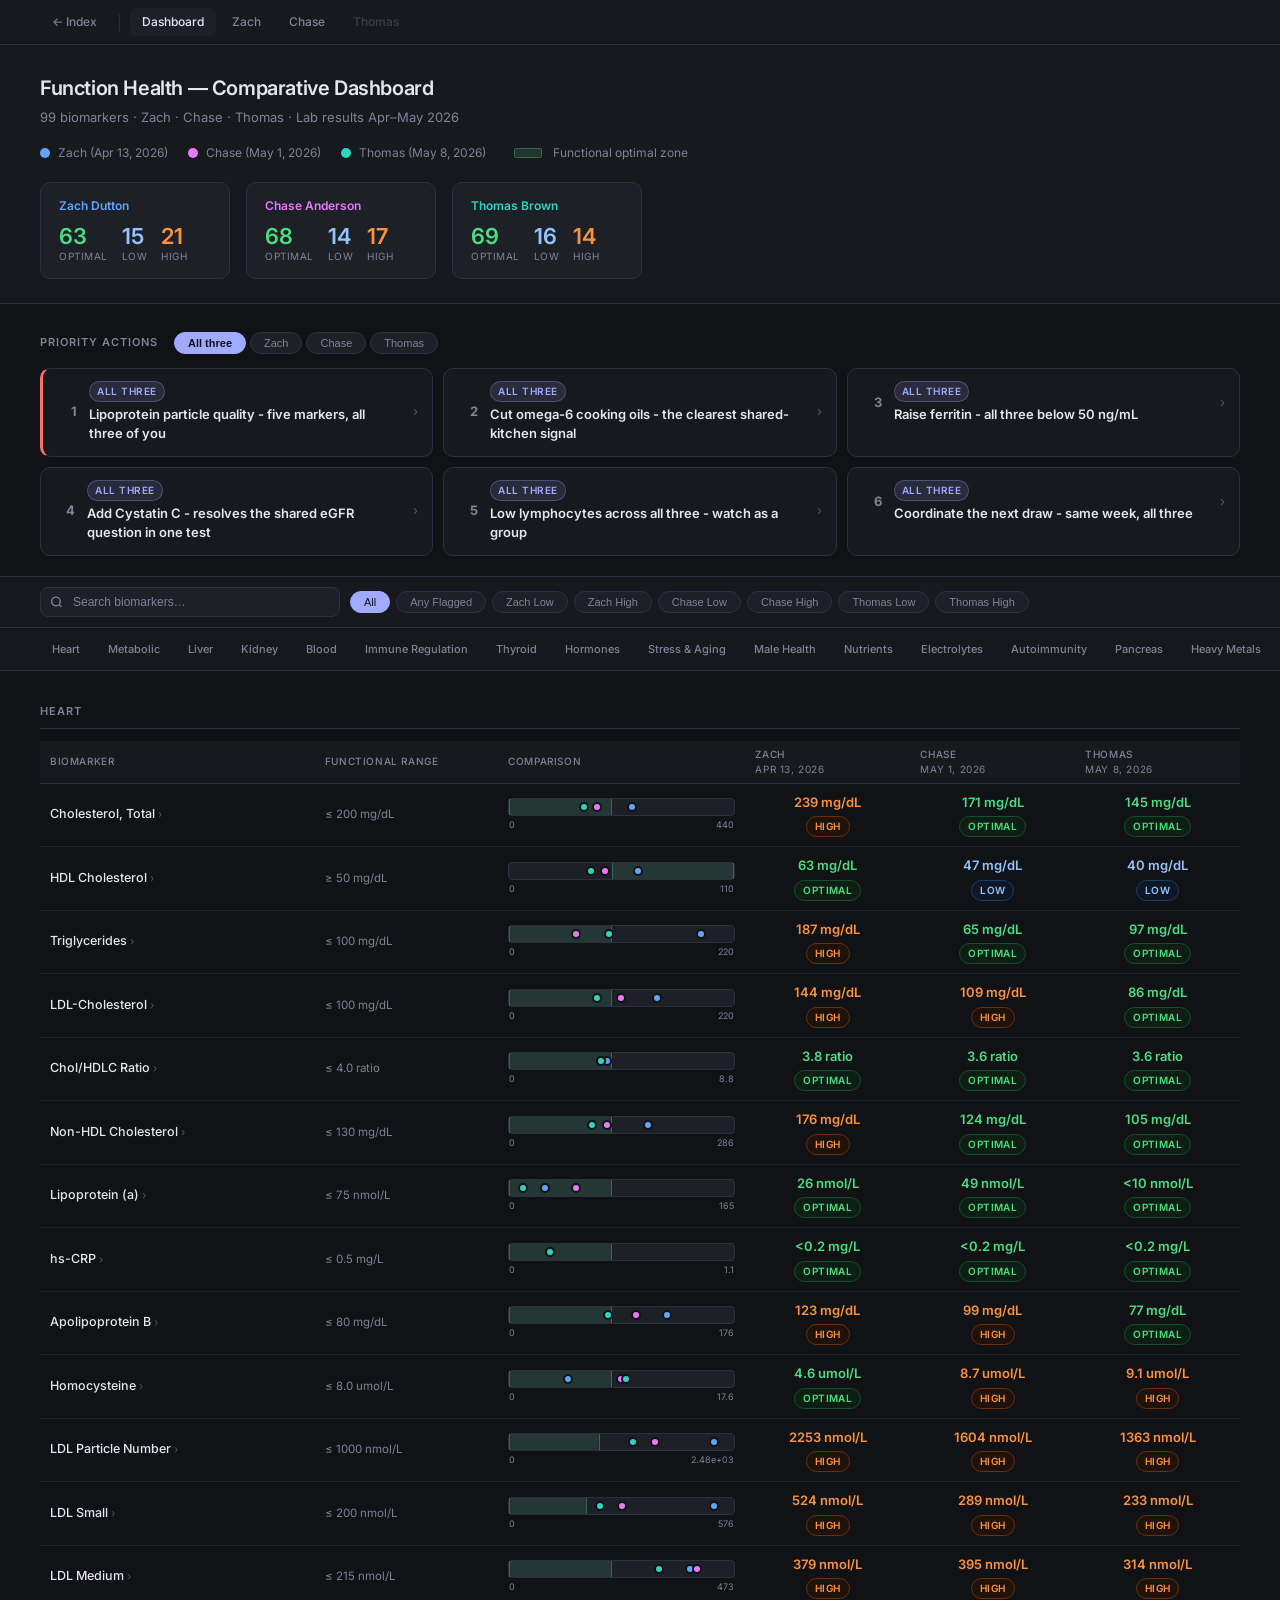
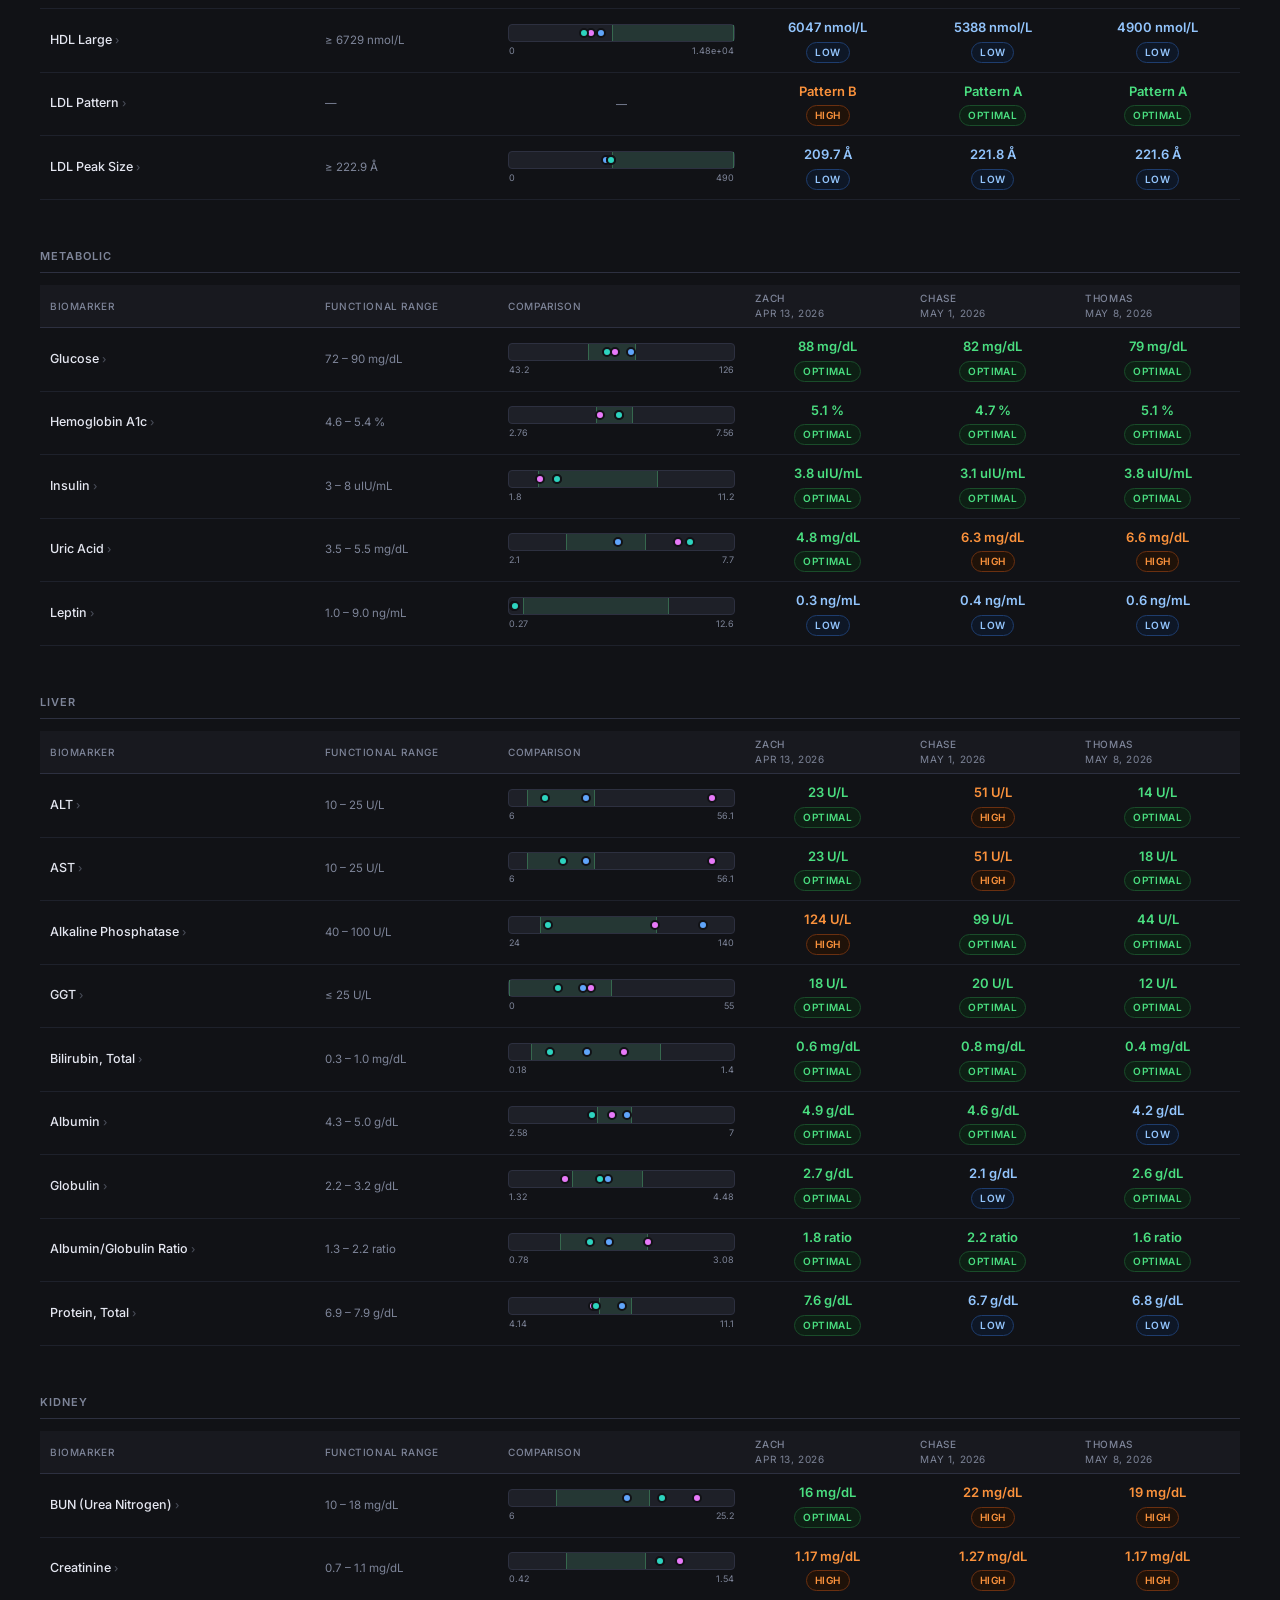
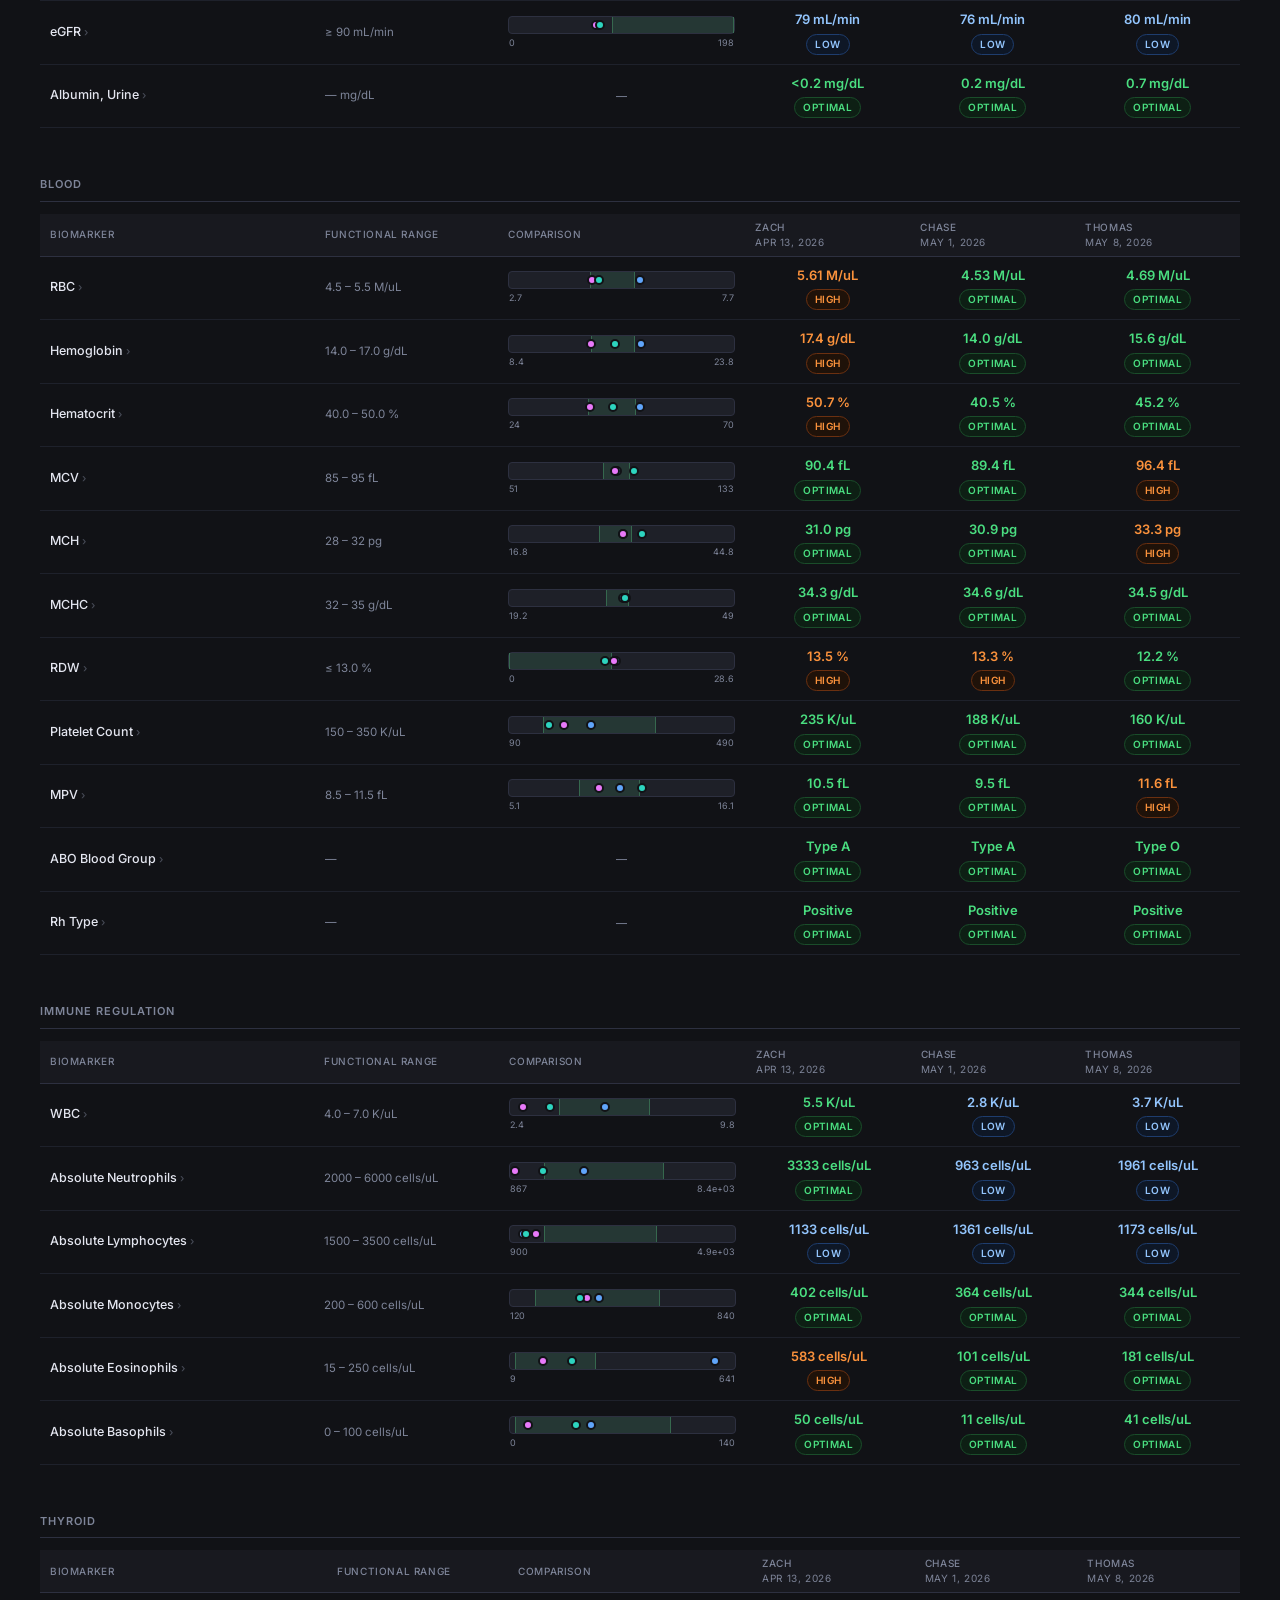
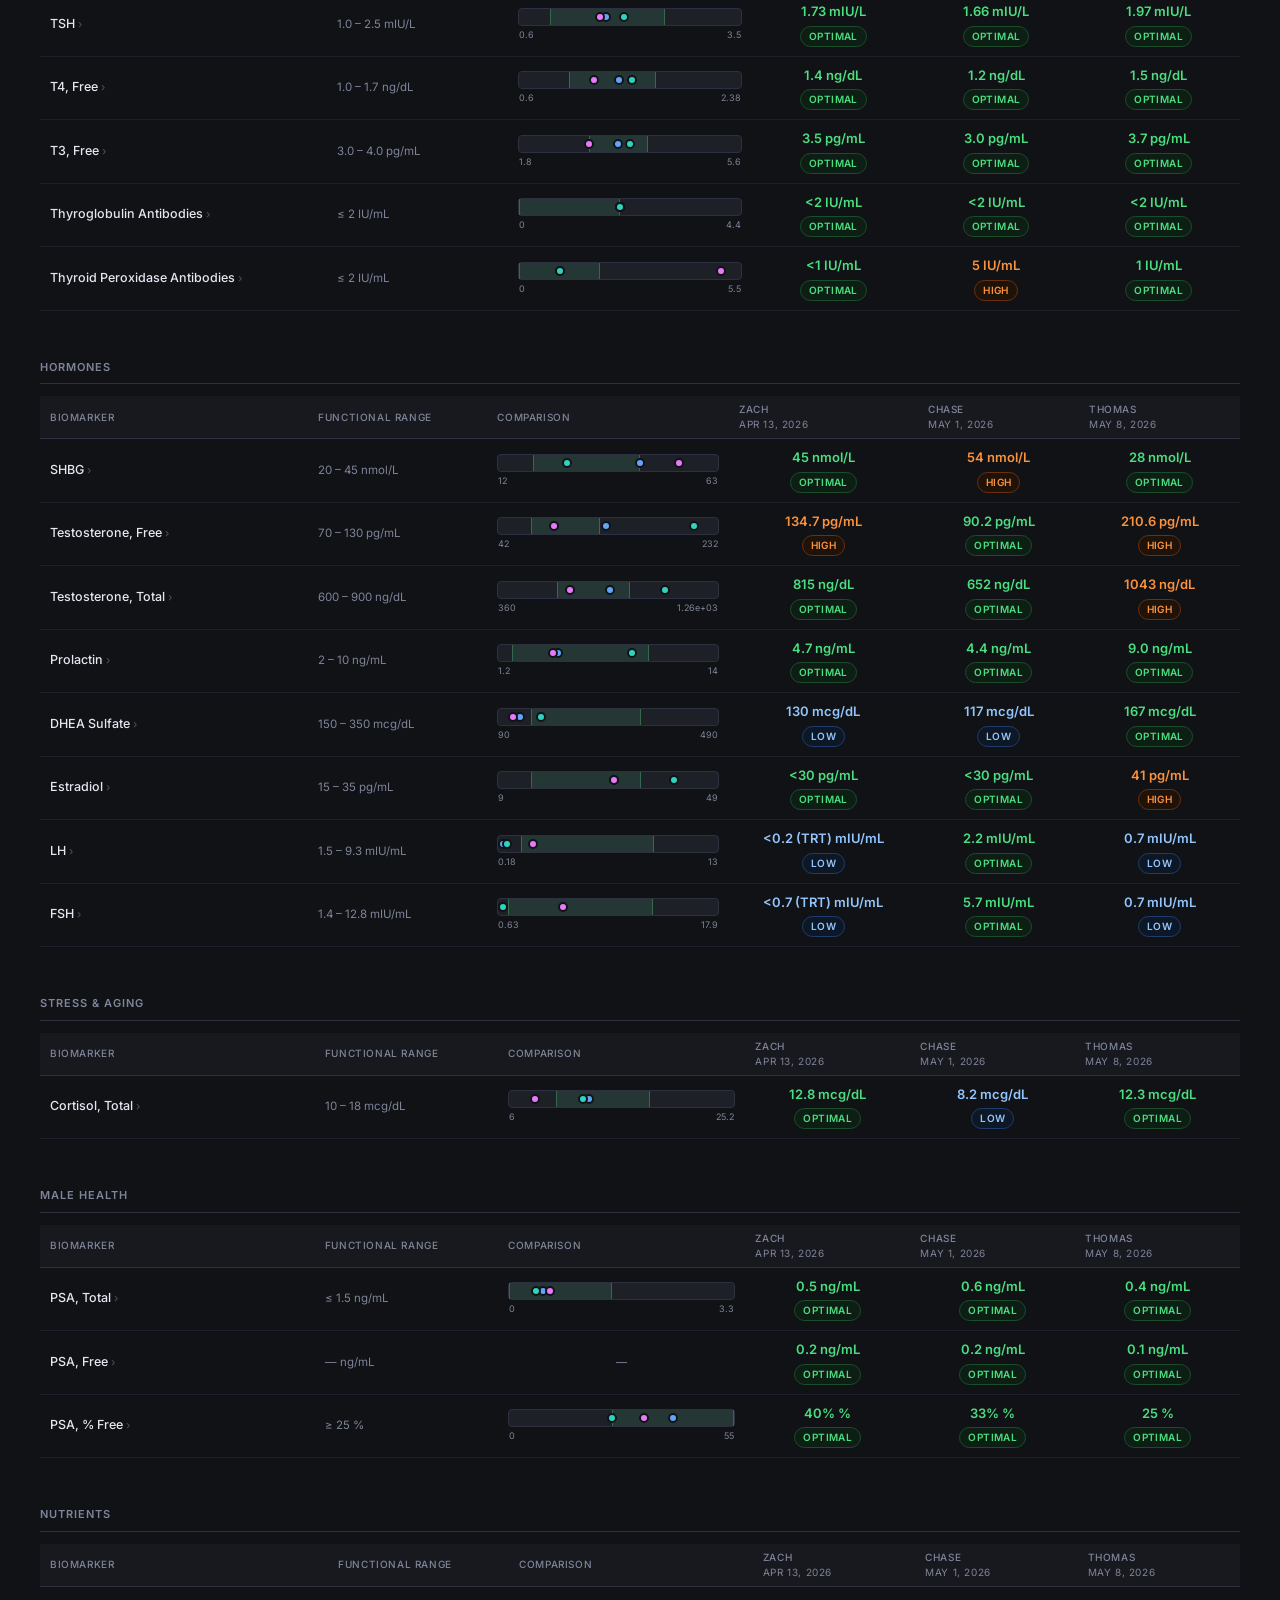
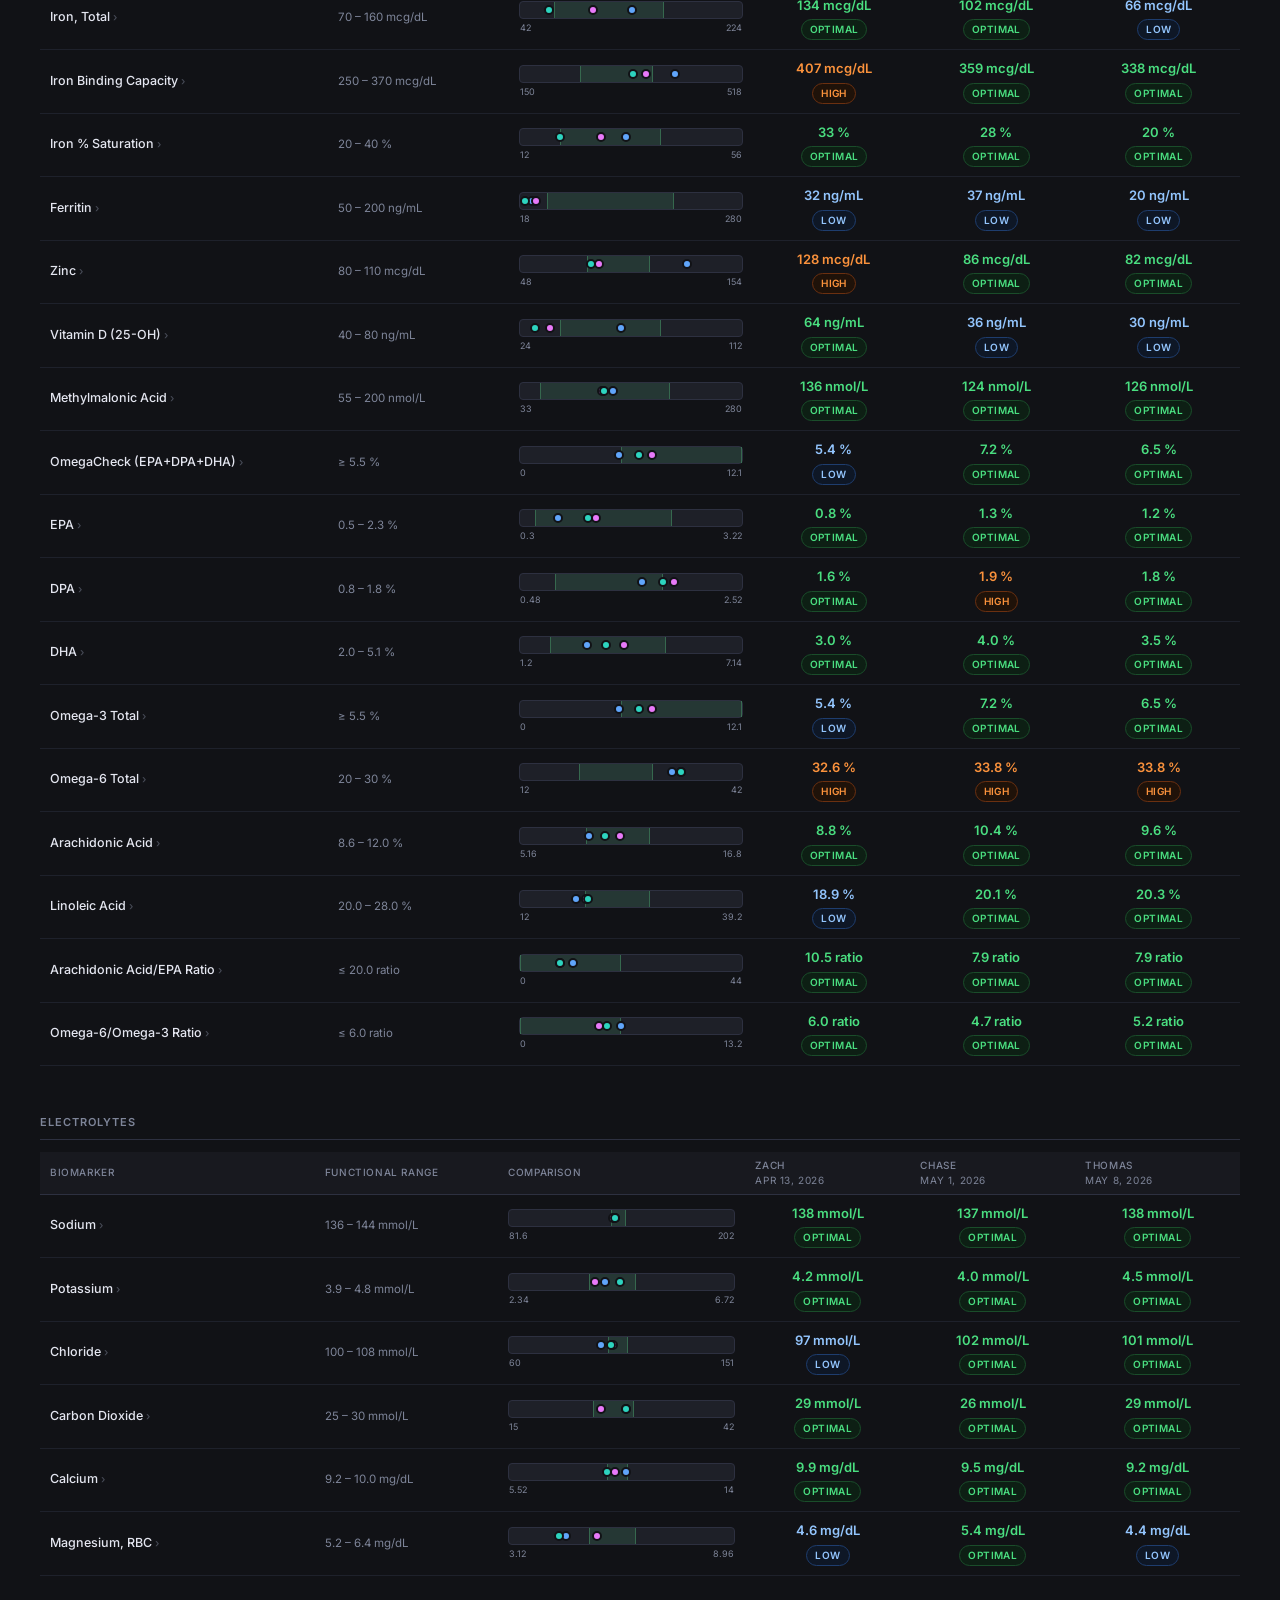
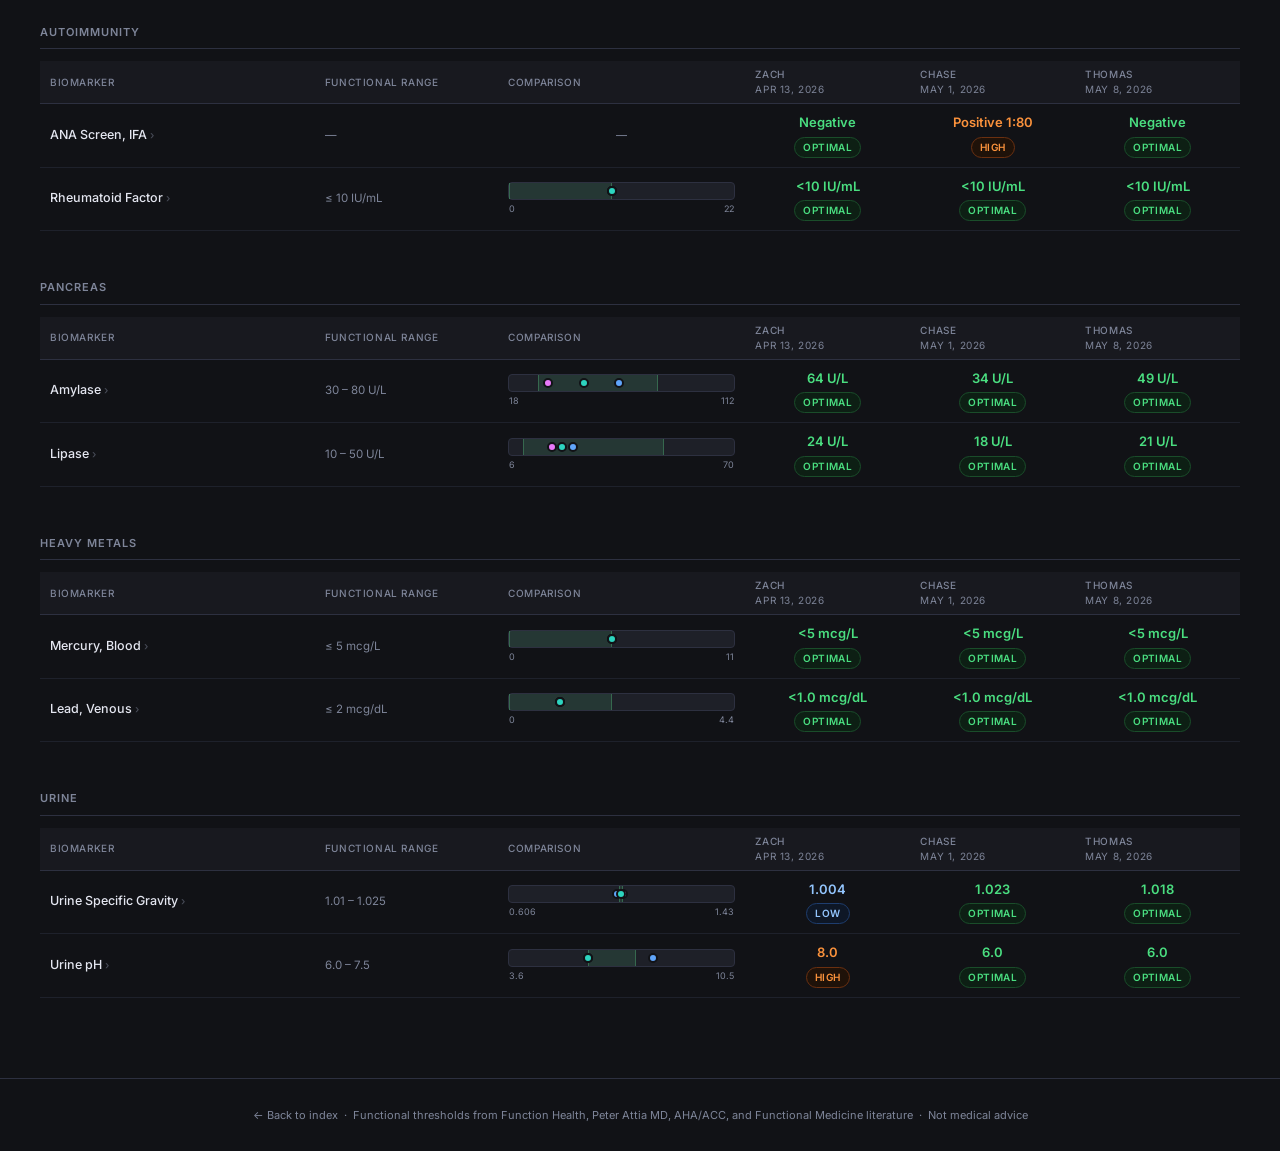
==== commit 82ab262f: "health-dashboard: regenerate with three-person Priority Actions Adds Thomas to Priority Actions (All" ====
--- a/health-dashboard/index.html
+++ b/health-dashboard/index.html
@@ -81,6 +81,9 @@
     .who-zach  { background: rgba(96,165,250,0.15); color: var(--zach-color); border: 1px solid rgba(96,165,250,0.3); }
     .who-chase { background: rgba(232,121,249,0.15); color: var(--chase-color); border: 1px solid rgba(232,121,249,0.3); }
     .who-both  { background: rgba(160,170,255,0.12); color: var(--accent); border: 1px solid rgba(160,170,255,0.3); }
+    .who-thomas { background: rgba(45,212,191,0.15); color: var(--thomas-color); border: 1px solid rgba(45,212,191,0.3); }
+    .p-acts { margin: 7px 0 0; padding-left: 16px; }
+    .p-acts li { margin-bottom: 3px; }
     .priority-name { font-size: 13px; font-weight: 600; color: var(--text); }
     .card-tog { font-size: 13px; color: var(--muted); transition: transform 0.15s; display: inline-block; flex-shrink: 0; opacity: 0.6; }
     .priority-card.card-open .card-tog { transform: rotate(90deg); }
@@ -273,295 +276,409 @@
   <div class="priority-hdr-row">
     <div class="priority-heading">Priority Actions</div>
     <div class="ptabs">
-      <button class="ptab active" onclick="switchPTab(this,'both')">Both</button>
+      <button class="ptab active" onclick="switchPTab(this,'all')">All three</button>
       <button class="ptab" onclick="switchPTab(this,'zach')">Zach</button>
       <button class="ptab" onclick="switchPTab(this,'chase')">Chase</button>
+      <button class="ptab" onclick="switchPTab(this,'thomas')">Thomas</button>
     </div>
   </div>
   <div class="priority-grid">
-
-    <!-- ── BOTH ── -->
-
-    <div class="priority-card" data-person="both">
+    <div class="priority-card urgent" data-person="all">
       <div class="p-header" onclick="toggleCard(this.closest('.priority-card'))">
         <span class="priority-rank">1</span>
         <div class="priority-meta">
-          <div class="priority-who"><span class="who-tag who-both">Both</span></div>
-          <div class="priority-name">Raise ferritin — both below lab minimum</div>
-        </div>
-        <span class="card-tog">›</span>
-      </div>
-      <div class="priority-detail">Zach 32 ng/mL / Chase 37 ng/mL — both below the lab floor of 38. Below 50 ng/mL is functionally low even with normal hemoglobin. Add heme iron (beef, liver, oysters) + iron bisglycinate 25–50 mg with vitamin C. Retest in 8–12 weeks.</div>
-    </div>
-
-    <div class="priority-card" data-person="both">
+          <div class="priority-who"><span class="who-tag who-both">All three</span></div>
+          <div class="priority-name">Lipoprotein particle quality - five markers, all three of you</div>
+        </div>
+        <span class="card-tog">›</span>
+      </div>
+      <div class="priority-detail">LDL-P (Zach 2253 nmol/L / Chase 1604 nmol/L / Thomas 1363 nmol/L), small LDL, medium LDL, peak size and large-HDL are all flagged the same direction in every panel. Strongest shared signal here, and the one a standard lipid panel misses entirely. Thomas is the proof: LDL-C 86 mg/dL and ApoB 77 mg/dL are both optimal, yet LDL-P is 1363 nmol/L and large-HDL 4900 nmol/L is the lowest of the three. Levers: soluble fiber 15-20 g/day, EPA+DHA 3-4 g/day, cut refined carbs and fructose, aerobic work 150-200 min/week.</div>
+    </div>
+    <div class="priority-card" data-person="all">
       <div class="p-header" onclick="toggleCard(this.closest('.priority-card'))">
         <span class="priority-rank">2</span>
         <div class="priority-meta">
-          <div class="priority-who"><span class="who-tag who-both">Both</span></div>
-          <div class="priority-name">Reduce LDL particle count (LDL-P, ApoB)</div>
-        </div>
-        <span class="card-tog">›</span>
-      </div>
-      <div class="priority-detail">Zach LDL-P 2253 / Chase LDL-P 1604 — both above the lab max of 1138. Primary long-term cardiovascular risk marker. Soluble fiber 10 g/day, cut refined carbs, EPA+DHA 3–4 g/day, and a physician conversation about statin threshold.</div>
-    </div>
-
-    <div class="priority-card" data-person="both">
+          <div class="priority-who"><span class="who-tag who-both">All three</span></div>
+          <div class="priority-name">Cut omega-6 cooking oils - the clearest shared-kitchen signal</div>
+        </div>
+        <span class="card-tog">›</span>
+      </div>
+      <div class="priority-detail">Omega-6 total: Zach 32.6 % / Chase 33.8 % / Thomas 33.8 % against a 20-30% target. Three different bodies landing on nearly the same number points at the food supply, not genetics. Omega-3 is already fine in all three (ratio Zach 6.0 ratio / Chase 4.7 ratio / Thomas 5.2 ratio), so this is not 'eat more fish' - it is the absolute omega-6 load. Swap soybean/corn/sunflower/safflower/canola for olive oil, butter, ghee or avocado oil.</div>
+    </div>
+    <div class="priority-card" data-person="all">
       <div class="p-header" onclick="toggleCard(this.closest('.priority-card'))">
         <span class="priority-rank">3</span>
         <div class="priority-meta">
-          <div class="priority-who"><span class="who-tag who-both">Both</span></div>
-          <div class="priority-name">Increase EPA+DHA to 3+ g/day</div>
-        </div>
-        <span class="card-tog">›</span>
-      </div>
-      <div class="priority-detail">Both have room to raise omega-3 status. EPA+DHA directly lowers triglycerides, reduces LDL-P, and improves particle size. Fish oil or algal oil 3–4 g/day. Target OmegaCheck ≥ 8%. Retest in 90 days.</div>
-    </div>
-
-    <div class="priority-card" data-person="both">
+          <div class="priority-who"><span class="who-tag who-both">All three</span></div>
+          <div class="priority-name">Raise ferritin - all three below 50 ng/mL</div>
+        </div>
+        <span class="card-tog">›</span>
+      </div>
+      <div class="priority-detail">Ferritin: Zach 32 ng/mL / Chase 37 ng/mL / Thomas 20 ng/mL. Below 50 is functionally low even with normal hemoglobin. Thomas is the outlier and needs the most aggressive version - serum iron 66 mcg/dL is low outright and saturation 20 % sits at the floor. Heme iron (beef, liver, oysters) first; iron bisglycinate 25-50 mg with vitamin C, away from coffee and calcium. Retest at 8-12 weeks.</div>
+    </div>
+    <div class="priority-card" data-person="all">
       <div class="p-header" onclick="toggleCard(this.closest('.priority-card'))">
         <span class="priority-rank">4</span>
         <div class="priority-meta">
-          <div class="priority-who"><span class="who-tag who-both">Both</span></div>
-          <div class="priority-name">Shift to whole-food carbohydrates</div>
-        </div>
-        <span class="card-tog">›</span>
-      </div>
-      <div class="priority-detail">Refined carbs drive the lipid pattern seen in both panels — high LDL-P, small dense LDL, and elevated triglycerides. Replace processed grains, added sugars, and alcohol with legumes, vegetables, and intact whole grains.</div>
-    </div>
-
-    <div class="priority-card" data-person="both">
+          <div class="priority-who"><span class="who-tag who-both">All three</span></div>
+          <div class="priority-name">Add Cystatin C - resolves the shared eGFR question in one test</div>
+        </div>
+        <span class="card-tog">›</span>
+      </div>
+      <div class="priority-detail">Creatinine is high and eGFR low in all three (eGFR Zach 79 mL/min / Chase 76 mL/min / Thomas 80 mL/min), which looks alarming and probably is not: urine albumin is optimal in all three, creatinine is muscle-derived, and you are three lean active men - two on testosterone. Cystatin C is not muscle-dependent, so it settles the question. Anyone supplementing creatine should stop 1-2 weeks before the draw.</div>
+    </div>
+    <div class="priority-card" data-person="all">
       <div class="p-header" onclick="toggleCard(this.closest('.priority-card'))">
         <span class="priority-rank">5</span>
         <div class="priority-meta">
-          <div class="priority-who"><span class="who-tag who-both">Both</span></div>
-          <div class="priority-name">Coordinate retest panel in 90 days</div>
-        </div>
-        <span class="card-tog">›</span>
-      </div>
-      <div class="priority-detail">Iron, lipids, and omega-3 markers all respond within 60–90 days to dietary intervention. Getting bloodwork done at the same time creates a true head-to-head comparison and keeps accountability shared.</div>
-    </div>
-
-    <div class="priority-card" data-person="both">
+          <div class="priority-who"><span class="who-tag who-both">All three</span></div>
+          <div class="priority-name">Low lymphocytes across all three - watch as a group</div>
+        </div>
+        <span class="card-tog">›</span>
+      </div>
+      <div class="priority-detail">Absolute lymphocytes: Zach 1133 cells/uL / Chase 1361 cells/uL / Thomas 1173 cells/uL against a 1500-3500 target. Chase and Thomas are also low on WBC and neutrophils. Not urgent alone, but a shared pattern across three people in one household earns a repeat CBC rather than a shrug.</div>
+    </div>
+    <div class="priority-card" data-person="all">
       <div class="p-header" onclick="toggleCard(this.closest('.priority-card'))">
         <span class="priority-rank">6</span>
         <div class="priority-meta">
-          <div class="priority-who"><span class="who-tag who-both">Both</span></div>
-          <div class="priority-name">Preventive cardiology or functional medicine consult</div>
-        </div>
-        <span class="card-tog">›</span>
-      </div>
-      <div class="priority-detail">LDL-P levels in both panels — combined with young age — warrant a formal cardiovascular risk conversation. LDL-P is a stronger ASCVD predictor than LDL-C. A clinician who interprets particle data (not just standard lipid panels) is worth finding.</div>
-    </div>
-
-    <!-- ── ZACH ── -->
-
+          <div class="priority-who"><span class="who-tag who-both">All three</span></div>
+          <div class="priority-name">Coordinate the next draw - same week, all three</div>
+        </div>
+        <span class="card-tog">›</span>
+      </div>
+      <div class="priority-detail">Iron, lipids and omega-3 all move within 60-90 days of dietary change. Drawing together keeps the comparison honest and the accountability shared. Current panels: Zach Apr 13, Chase May 1, Thomas May 8 2026 - already three months stale for acting on.</div>
+    </div>
     <div class="priority-card" data-person="zach" style="display:none">
       <div class="p-header" onclick="toggleCard(this.closest('.priority-card'))">
         <span class="priority-rank">1</span>
         <div class="priority-meta">
           <div class="priority-who"><span class="who-tag who-zach">Zach</span></div>
-          <div class="priority-name">Dietary carb quality — root driver of entire lipid panel</div>
-        </div>
-        <span class="card-tog">›</span>
-      </div>
-      <div class="priority-detail">Triglycerides 187 + LDL-P 2253 + Pattern B LDL all trace back to refined carbohydrate overconsumption. Replacing refined grains, added sugars, and alcohol with whole foods is the single highest-leverage intervention available.</div>
-    </div>
-
+          <div class="priority-name">LDL Particle Number — high</div>
+        </div>
+        <span class="card-tog">›</span>
+      </div>
+      <div class="priority-detail"><strong>2253 nmol/L</strong> vs functional target ≤ 1000. 2253 nmol/L — above lab max (1138). Zach&#x27;s highest cardiovascular risk marker. <ul class="p-acts"><li>Priority intervention: reduce refined carbs, increase soluble fiber</li><li>EPA+DHA 3–4 g/day specifically reduces LDL particle count</li><li>Physician: statin therapy is highly effective for LDL-P</li></ul></div>
+    </div>
     <div class="priority-card" data-person="zach" style="display:none">
       <div class="p-header" onclick="toggleCard(this.closest('.priority-card'))">
         <span class="priority-rank">2</span>
         <div class="priority-meta">
           <div class="priority-who"><span class="who-tag who-zach">Zach</span></div>
-          <div class="priority-name">Reduce triglycerides to under 100 mg/dL (currently 187)</div>
-        </div>
-        <span class="card-tog">›</span>
-      </div>
-      <div class="priority-detail">Triglycerides 187 is in the borderline-high range and a direct driver of LDL pattern. Cut alcohol and added sugars first. EPA+DHA 3–4 g/day has a direct TG-lowering effect. Target under 100 for optimal cardiovascular risk.</div>
-    </div>
-
+          <div class="priority-name">Apolipoprotein B — high</div>
+        </div>
+        <span class="card-tog">›</span>
+      </div>
+      <div class="priority-detail"><strong>123 mg/dL</strong> vs functional target ≤ 80. 123 mg/dL — above lab max (90). High atherogenic particle burden. <ul class="p-acts"><li>Same intervention as LDL-P: reduce refined carbs + fiber + omega-3s</li><li>Physician discussion: statin + ezetimibe is highly effective</li></ul></div>
+    </div>
     <div class="priority-card" data-person="zach" style="display:none">
       <div class="p-header" onclick="toggleCard(this.closest('.priority-card'))">
         <span class="priority-rank">3</span>
         <div class="priority-meta">
           <div class="priority-who"><span class="who-tag who-zach">Zach</span></div>
-          <div class="priority-name">Investigate elevated blood lead (16.2 μg/dL)</div>
-        </div>
-        <span class="card-tog">›</span>
-      </div>
-      <div class="priority-detail">Lab max is 3.5 μg/dL — Zach is at 16.2, nearly 5x the threshold. Identify the exposure source (old paint, pipes, occupational, supplements). Discuss chelation evaluation with a physician who specializes in environmental medicine. This needs follow-up.</div>
-    </div>
-
+          <div class="priority-name">Ferritin — low</div>
+        </div>
+        <span class="card-tog">›</span>
+      </div>
+      <div class="priority-detail"><strong>32 ng/mL</strong> vs functional target 50 – 200. 32 ng/mL — below lab min (38). TRT increases RBC production and iron utilization. <ul class="p-acts"><li>Increase heme iron: beef, liver, oysters (most bioavailable)</li><li>Consider iron bisglycinate 25–50 mg/day with vitamin C</li><li>Retest in 8–12 weeks — target 75–100 ng/mL</li></ul></div>
+    </div>
     <div class="priority-card" data-person="zach" style="display:none">
       <div class="p-header" onclick="toggleCard(this.closest('.priority-card'))">
         <span class="priority-rank">4</span>
         <div class="priority-meta">
           <div class="priority-who"><span class="who-tag who-zach">Zach</span></div>
-          <div class="priority-name">Monitor TRT polycythemia risk at every draw</div>
-        </div>
-        <span class="card-tog">›</span>
-      </div>
-      <div class="priority-detail">Hemoglobin 17.4 g/dL (max 17.1) + Hematocrit 50.7% (clinical phlebotomy threshold at 52%). TRT commonly elevates RBC mass. Discuss thresholds with prescriber, stay hydrated, and check every panel — not just annually.</div>
-    </div>
-
+          <div class="priority-name">LDL-Cholesterol — high</div>
+        </div>
+        <span class="card-tog">›</span>
+      </div>
+      <div class="priority-detail"><strong>144 mg/dL</strong> vs functional target ≤ 100. 144 mg/dL — combined with LDL-P 2253 and Pattern B: significant cardiovascular risk. <ul class="p-acts"><li>Reduce saturated fat; shift to monounsaturated (olive oil, avocado)</li><li>Add soluble fiber: psyllium 10 g/day, oats, legumes</li><li>Physician discussion: statin therapy</li></ul></div>
+    </div>
     <div class="priority-card" data-person="zach" style="display:none">
       <div class="p-header" onclick="toggleCard(this.closest('.priority-card'))">
         <span class="priority-rank">5</span>
         <div class="priority-meta">
           <div class="priority-who"><span class="who-tag who-zach">Zach</span></div>
-          <div class="priority-name">Pattern B LDL reversal — shift particle size toward Pattern A</div>
-        </div>
-        <span class="card-tog">›</span>
-      </div>
-      <div class="priority-detail">LDL Peak Size 216.6 Å vs. lab min of 222.9. Small dense LDL particles are more atherogenic than large buoyant LDL. The same dietary shift (cut refined carbs, add fiber and omega-3) that lowers LDL-P also drives pattern toward A.</div>
-    </div>
-
+          <div class="priority-name">Hemoglobin — high</div>
+        </div>
+        <span class="card-tog">›</span>
+      </div>
+      <div class="priority-detail"><strong>17.4 g/dL</strong> vs functional target 14.0 – 17.0. 17.4 g/dL — above lab max (17.1). Likely TRT-driven erythrocytosis. Monitor trend. <ul class="p-acts"><li>Stay hydrated — dehydration concentrates hemoglobin artificially</li><li>Discuss hematocrit threshold with TRT prescriber (phlebotomy if &gt;52%)</li></ul></div>
+    </div>
     <div class="priority-card" data-person="zach" style="display:none">
       <div class="p-header" onclick="toggleCard(this.closest('.priority-card'))">
         <span class="priority-rank">6</span>
         <div class="priority-meta">
           <div class="priority-who"><span class="who-tag who-zach">Zach</span></div>
-          <div class="priority-name">Eosinophil workup — allergic or environmental load</div>
-        </div>
-        <span class="card-tog">›</span>
-      </div>
-      <div class="priority-detail">Absolute eosinophils 583 cells/uL vs. lab max 500. Points to elevated allergic load, environmental exposure, or parasitic infection. Start with an IgE allergy panel and a dietary elimination trial (dairy, gluten). Review seasonal symptom patterns.</div>
-    </div>
-
+          <div class="priority-name">Hematocrit — high</div>
+        </div>
+        <span class="card-tog">›</span>
+      </div>
+      <div class="priority-detail"><strong>50.7 %</strong> vs functional target 40.0 – 50.0. </div>
+    </div>
     <div class="priority-card" data-person="zach" style="display:none">
       <div class="p-header" onclick="toggleCard(this.closest('.priority-card'))">
         <span class="priority-rank">7</span>
         <div class="priority-meta">
           <div class="priority-who"><span class="who-tag who-zach">Zach</span></div>
-          <div class="priority-name">OmegaCheck 5.4% → target 8% with EPA+DHA</div>
-        </div>
-        <span class="card-tog">›</span>
-      </div>
-      <div class="priority-detail">0.1% below the lab minimum of 5.5%, but given elevated triglycerides and high LDL-P, targeting 8% is meaningful. Add EPA+DHA 2–3 g/day from fish oil or algal oil. Omega-3 index responds within 90 days.</div>
-    </div>
-
+          <div class="priority-name">Triglycerides — high</div>
+        </div>
+        <span class="card-tog">›</span>
+      </div>
+      <div class="priority-detail"><strong>187 mg/dL</strong> vs functional target ≤ 100. 187 mg/dL — reflects carbohydrate/alcohol metabolism. Most modifiable lipid. <ul class="p-acts"><li>Reduce refined carbs, added sugars, alcohol</li><li>Add EPA+DHA 3–4 g/day — reduces triglycerides 20–40%</li><li>150+ min aerobic exercise/week</li></ul></div>
+    </div>
     <div class="priority-card" data-person="zach" style="display:none">
       <div class="p-header" onclick="toggleCard(this.closest('.priority-card'))">
         <span class="priority-rank">8</span>
         <div class="priority-meta">
           <div class="priority-who"><span class="who-tag who-zach">Zach</span></div>
-          <div class="priority-name">Comprehensive TRT protocol review (E2, DHT, PSA, Hct)</div>
-        </div>
-        <span class="card-tog">›</span>
-      </div>
-      <div class="priority-detail">With hemoglobin and hematocrit trending high, a full TRT monitoring panel is warranted: estradiol (E2), DHT, PSA, and Hct at minimum. Ensures the protocol is dialed in and not creating downstream risk.</div>
-    </div>
-
+          <div class="priority-name">Testosterone, Free — high</div>
+        </div>
+        <span class="card-tog">›</span>
+      </div>
+      <div class="priority-detail"><strong>134.7 pg/mL</strong> vs functional target 70 – 130. </div>
+    </div>
     <div class="priority-card" data-person="zach" style="display:none">
       <div class="p-header" onclick="toggleCard(this.closest('.priority-card'))">
         <span class="priority-rank">9</span>
         <div class="priority-meta">
           <div class="priority-who"><span class="who-tag who-zach">Zach</span></div>
-          <div class="priority-name">Ferritin repletion — titrate to 70–100 ng/mL</div>
-        </div>
-        <span class="card-tog">›</span>
-      </div>
-      <div class="priority-detail">Ferritin 32 ng/mL — below the lab min of 38 and well below functional optimum of 70–100. Heme iron sources (beef, liver) + iron bisglycinate 25 mg with vitamin C on empty stomach. Avoid taking with coffee or calcium. Retest at 8 weeks.</div>
-    </div>
-
+          <div class="priority-name">Non-HDL Cholesterol — high</div>
+        </div>
+        <span class="card-tog">›</span>
+      </div>
+      <div class="priority-detail"><strong>176 mg/dL</strong> vs functional target ≤ 130. 176 mg/dL — reflects total atherogenic burden (LDL + VLDL + IDL). <ul class="p-acts"><li>Improving triglycerides and LDL-C will lower non-HDL in parallel</li></ul></div>
+    </div>
     <div class="priority-card" data-person="zach" style="display:none">
       <div class="p-header" onclick="toggleCard(this.closest('.priority-card'))">
         <span class="priority-rank">10</span>
         <div class="priority-meta">
           <div class="priority-who"><span class="who-tag who-zach">Zach</span></div>
-          <div class="priority-name">LDL-P 2253 — most aggressive lipid intervention needed</div>
-        </div>
-        <span class="card-tog">›</span>
-      </div>
-      <div class="priority-detail">Highest LDL-P in the cohort at nearly 2x the lab max. If diet alone doesn't move it meaningfully in 90 days, a physician conversation about a low-dose statin (or rosuvastatin + ezetimibe) is appropriate given the age and trajectory.</div>
-    </div>
-
-    <!-- ── CHASE ── -->
-
+          <div class="priority-name">LDL Pattern — high</div>
+        </div>
+        <span class="card-tog">›</span>
+      </div>
+      <div class="priority-detail"><strong>Pattern B</strong> vs functional target —. Pattern B — predominantly small, dense LDL. ~3× higher CV risk than Pattern A. <ul class="p-acts"><li>Reduce refined carbs, increase omega-3s, consistent aerobic exercise</li><li>Pattern B can shift to A over 3–6 months with intervention</li></ul></div>
+    </div>
     <div class="priority-card urgent" data-person="chase" style="display:none">
       <div class="p-header" onclick="toggleCard(this.closest('.priority-card'))">
         <span class="priority-rank">1</span>
         <div class="priority-meta">
           <div class="priority-who"><span class="who-tag who-chase">Chase</span></div>
-          <div class="priority-name">Rheumatology evaluation — do not delay</div>
-        </div>
-        <span class="card-tog">›</span>
-      </div>
-      <div class="priority-detail">ANA positive 1:80 + WBC 2.8 K/uL + ANC 963 — the most urgent finding across both reports. Order reflex testing (anti-dsDNA, anti-Smith, anti-SSA/SSB, C3/C4) and get a rheumatology referral. This should not wait for the next routine visit.</div>
-    </div>
-
+          <div class="priority-name">ANA Screen, IFA — high</div>
+        </div>
+        <span class="card-tog">›</span>
+      </div>
+      <div class="priority-detail"><strong>Positive 1:80</strong> vs functional target —. POSITIVE 1:80 — combined with leukopenia. ⚠️ Urgent rheumatology evaluation. <ul class="p-acts"><li>⚠️ Most urgent finding: rheumatology evaluation without delay</li><li>Reflex: anti-dsDNA, anti-Smith, anti-SSA/SSB, complement C3/C4</li><li>Avoid sun without protection — UV can trigger autoimmune flares</li></ul></div>
+    </div>
+    <div class="priority-card urgent" data-person="chase" style="display:none">
+      <div class="p-header" onclick="toggleCard(this.closest('.priority-card'))">
+        <span class="priority-rank">2</span>
+        <div class="priority-meta">
+          <div class="priority-who"><span class="who-tag who-chase">Chase</span></div>
+          <div class="priority-name">WBC — low</div>
+        </div>
+        <span class="card-tog">›</span>
+      </div>
+      <div class="priority-detail"><strong>2.8 K/uL</strong> vs functional target 4.0 – 7.0. 2.8 K/uL — below lab min (3.8). ⚠️ Physician evaluation required. <ul class="p-acts"><li>⚠️ Repeat CBC + full ANA panel (anti-dsDNA, anti-Smith, anti-SSA/SSB)</li><li>Rheumatology referral — ANA positive + leukopenia is a classic autoimmune pattern</li></ul></div>
+    </div>
+    <div class="priority-card urgent" data-person="chase" style="display:none">
+      <div class="p-header" onclick="toggleCard(this.closest('.priority-card'))">
+        <span class="priority-rank">3</span>
+        <div class="priority-meta">
+          <div class="priority-who"><span class="who-tag who-chase">Chase</span></div>
+          <div class="priority-name">Absolute Neutrophils — low</div>
+        </div>
+        <span class="card-tog">›</span>
+      </div>
+      <div class="priority-detail"><strong>963 cells/uL</strong> vs functional target 2000 – 6000. 963 cells/uL — below clinical neutropenia threshold (1500). ⚠️ Physician evaluation. <ul class="p-acts"><li>⚠️ Rheumatology referral given ANA positive + neutropenia</li><li>Rule out viral causes (EBV, CMV, parvovirus B19) — can suppress WBC</li></ul></div>
+    </div>
     <div class="priority-card" data-person="chase" style="display:none">
       <div class="p-header" onclick="toggleCard(this.closest('.priority-card'))">
+        <span class="priority-rank">4</span>
+        <div class="priority-meta">
+          <div class="priority-who"><span class="who-tag who-chase">Chase</span></div>
+          <div class="priority-name">LDL Particle Number — high</div>
+        </div>
+        <span class="card-tog">›</span>
+      </div>
+      <div class="priority-detail"><strong>1604 nmol/L</strong> vs functional target ≤ 1000. 1604 nmol/L — above lab max (1138). High atherogenic particle burden. <ul class="p-acts"><li>Reduce refined carbs, increase soluble fiber to 15–20 g/day</li><li>EPA+DHA 3–4 g/day reduces LDL particle count</li><li>Physician: statin + ezetimibe combination</li></ul></div>
+    </div>
+    <div class="priority-card" data-person="chase" style="display:none">
+      <div class="p-header" onclick="toggleCard(this.closest('.priority-card'))">
+        <span class="priority-rank">5</span>
+        <div class="priority-meta">
+          <div class="priority-who"><span class="who-tag who-chase">Chase</span></div>
+          <div class="priority-name">Apolipoprotein B — high</div>
+        </div>
+        <span class="card-tog">›</span>
+      </div>
+      <div class="priority-detail"><strong>99 mg/dL</strong> vs functional target ≤ 80. 99 mg/dL — above lab max (90). Cardiovascular risk marker. <ul class="p-acts"><li>Reduce refined carbs + soluble fiber + EPA/DHA 3–4 g/day</li><li>Physician discussion: statin therapy for ApoB reduction</li></ul></div>
+    </div>
+    <div class="priority-card" data-person="chase" style="display:none">
+      <div class="p-header" onclick="toggleCard(this.closest('.priority-card'))">
+        <span class="priority-rank">6</span>
+        <div class="priority-meta">
+          <div class="priority-who"><span class="who-tag who-chase">Chase</span></div>
+          <div class="priority-name">Ferritin — low</div>
+        </div>
+        <span class="card-tog">›</span>
+      </div>
+      <div class="priority-detail"><strong>37 ng/mL</strong> vs functional target 50 – 200. 37 ng/mL — below lab min (38). Borderline low. <ul class="p-acts"><li>Increase heme iron: beef, liver, oysters</li><li>Consider iron bisglycinate 25–50 mg/day with vitamin C</li><li>Retest in 8–12 weeks — target 75–100 ng/mL</li></ul></div>
+    </div>
+    <div class="priority-card" data-person="chase" style="display:none">
+      <div class="p-header" onclick="toggleCard(this.closest('.priority-card'))">
+        <span class="priority-rank">7</span>
+        <div class="priority-meta">
+          <div class="priority-who"><span class="who-tag who-chase">Chase</span></div>
+          <div class="priority-name">LDL-Cholesterol — high</div>
+        </div>
+        <span class="card-tog">›</span>
+      </div>
+      <div class="priority-detail"><strong>109 mg/dL</strong> vs functional target ≤ 100. 109 mg/dL — above lab max (100). Combined with LDL-P 1604. <ul class="p-acts"><li>Shift fats toward monounsaturated sources (olive oil, avocado, nuts)</li><li>Add soluble fiber: psyllium 10 g/day, oats, legumes</li><li>Track ApoB and LDL-P for fuller cardiovascular picture</li></ul></div>
+    </div>
+    <div class="priority-card" data-person="chase" style="display:none">
+      <div class="p-header" onclick="toggleCard(this.closest('.priority-card'))">
+        <span class="priority-rank">8</span>
+        <div class="priority-meta">
+          <div class="priority-who"><span class="who-tag who-chase">Chase</span></div>
+          <div class="priority-name">Vitamin D (25-OH) — low</div>
+        </div>
+        <span class="card-tog">›</span>
+      </div>
+      <div class="priority-detail"><strong>36 ng/mL</strong> vs functional target 40 – 80. </div>
+    </div>
+    <div class="priority-card" data-person="chase" style="display:none">
+      <div class="p-header" onclick="toggleCard(this.closest('.priority-card'))">
+        <span class="priority-rank">9</span>
+        <div class="priority-meta">
+          <div class="priority-who"><span class="who-tag who-chase">Chase</span></div>
+          <div class="priority-name">Homocysteine — high</div>
+        </div>
+        <span class="card-tog">›</span>
+      </div>
+      <div class="priority-detail"><strong>8.7 umol/L</strong> vs functional target ≤ 8.0. </div>
+    </div>
+    <div class="priority-card" data-person="chase" style="display:none">
+      <div class="p-header" onclick="toggleCard(this.closest('.priority-card'))">
+        <span class="priority-rank">10</span>
+        <div class="priority-meta">
+          <div class="priority-who"><span class="who-tag who-chase">Chase</span></div>
+          <div class="priority-name">ALT — high</div>
+        </div>
+        <span class="card-tog">›</span>
+      </div>
+      <div class="priority-detail"><strong>51 U/L</strong> vs functional target 10 – 25. 51 U/L — above lab max (46). More liver-specific than AST. Retest after rest. <ul class="p-acts"><li>Retest after exercise rest + alcohol abstinence</li><li>If persistent on retest: hepatitis panel + abdominal ultrasound</li></ul></div>
+    </div>
+    <div class="priority-card urgent" data-person="thomas" style="display:none">
+      <div class="p-header" onclick="toggleCard(this.closest('.priority-card'))">
+        <span class="priority-rank">1</span>
+        <div class="priority-meta">
+          <div class="priority-who"><span class="who-tag who-thomas">Thomas</span></div>
+          <div class="priority-name">WBC — low</div>
+        </div>
+        <span class="card-tog">›</span>
+      </div>
+      <div class="priority-detail"><strong>3.7 K/uL</strong> vs functional target 4.0 – 7.0. Flagged L (below 3.8). Mildly low white count. </div>
+    </div>
+    <div class="priority-card urgent" data-person="thomas" style="display:none">
+      <div class="p-header" onclick="toggleCard(this.closest('.priority-card'))">
         <span class="priority-rank">2</span>
         <div class="priority-meta">
-          <div class="priority-who"><span class="who-tag who-chase">Chase</span></div>
-          <div class="priority-name">WBC / neutrophil monitoring — retest every 3 months</div>
-        </div>
-        <span class="card-tog">›</span>
-      </div>
-      <div class="priority-detail">WBC 2.8 K/uL (min 3.8) + ANC 963 (min 1500) suggest immune suppression or bone marrow issue. In the context of a positive ANA this is especially important to track. Retest every 3 months until the pattern is understood and stable.</div>
-    </div>
-
-    <div class="priority-card" data-person="chase" style="display:none">
+          <div class="priority-who"><span class="who-tag who-thomas">Thomas</span></div>
+          <div class="priority-name">Absolute Neutrophils — low</div>
+        </div>
+        <span class="card-tog">›</span>
+      </div>
+      <div class="priority-detail"><strong>1961 cells/uL</strong> vs functional target 2000 – 6000. </div>
+    </div>
+    <div class="priority-card" data-person="thomas" style="display:none">
       <div class="p-header" onclick="toggleCard(this.closest('.priority-card'))">
         <span class="priority-rank">3</span>
         <div class="priority-meta">
-          <div class="priority-who"><span class="who-tag who-chase">Chase</span></div>
-          <div class="priority-name">Retest AST/ALT after exercise rest and alcohol-free period</div>
-        </div>
-        <span class="card-tog">›</span>
-      </div>
-      <div class="priority-detail">AST 51 + ALT 51 — both above lab limits, but most likely exercise-induced rather than true liver pathology. Retest 48–72 hours after complete exercise rest and 2 full weeks alcohol-free. If persistent: hepatitis B/C panel and abdominal ultrasound.</div>
-    </div>
-
-    <div class="priority-card" data-person="chase" style="display:none">
+          <div class="priority-who"><span class="who-tag who-thomas">Thomas</span></div>
+          <div class="priority-name">LDL Particle Number — high</div>
+        </div>
+        <span class="card-tog">›</span>
+      </div>
+      <div class="priority-detail"><strong>1363 nmol/L</strong> vs functional target ≤ 1000. Flagged H. Moderate risk (1138-1409). Optimal &lt;1138. Male ref 1016-2185. <ul class="p-acts"><li>Reduce refined carbs, soluble fiber 15–20 g/day</li><li>EPA+DHA 3–4 g/day</li><li>Track ApoB (currently optimal at 77) as primary target</li></ul></div>
+    </div>
+    <div class="priority-card" data-person="thomas" style="display:none">
       <div class="p-header" onclick="toggleCard(this.closest('.priority-card'))">
         <span class="priority-rank">4</span>
         <div class="priority-meta">
-          <div class="priority-who"><span class="who-tag who-chase">Chase</span></div>
-          <div class="priority-name">Reduce SHBG 54 — free testosterone impact</div>
-        </div>
-        <span class="card-tog">›</span>
-      </div>
-      <div class="priority-detail">SHBG 54 nmol/L (max 50) binds testosterone, reducing free T bioavailability. Adequate dietary carbohydrates raise insulin which suppresses hepatic SHBG production. Zinc sufficiency helps; boron 3–6 mg/day may also reduce SHBG. Check free T on next draw.</div>
-    </div>
-
-    <div class="priority-card" data-person="chase" style="display:none">
+          <div class="priority-who"><span class="who-tag who-thomas">Thomas</span></div>
+          <div class="priority-name">Ferritin — low</div>
+        </div>
+        <span class="card-tog">›</span>
+      </div>
+      <div class="priority-detail"><strong>20 ng/mL</strong> vs functional target 50 – 200. Flagged L (below 38). Low ferritin — iron stores depleted. Functional target 50-200. <ul class="p-acts"><li>Increase heme iron: beef, liver, oysters</li><li>Iron bisglycinate 25–50 mg/day with vitamin C</li><li>Retest in 8–12 weeks — target 75–100 ng/mL</li></ul></div>
+    </div>
+    <div class="priority-card" data-person="thomas" style="display:none">
       <div class="p-header" onclick="toggleCard(this.closest('.priority-card'))">
         <span class="priority-rank">5</span>
         <div class="priority-meta">
-          <div class="priority-who"><span class="who-tag who-chase">Chase</span></div>
-          <div class="priority-name">Retest creatinine off creatine supplementation</div>
-        </div>
-        <span class="card-tog">›</span>
-      </div>
-      <div class="priority-detail">Creatinine 1.27 mg/dL vs. lab max 1.26 — borderline and almost certainly supplement-related, not renal. Stop creatine for 1–2 weeks before next draw. Ensure 2–3 L hydration daily. If elevated on retest with declining eGFR: nephrology referral.</div>
-    </div>
-
-    <div class="priority-card" data-person="chase" style="display:none">
+          <div class="priority-who"><span class="who-tag who-thomas">Thomas</span></div>
+          <div class="priority-name">Iron, Total — low</div>
+        </div>
+        <span class="card-tog">›</span>
+      </div>
+      <div class="priority-detail"><strong>66 mcg/dL</strong> vs functional target 70 – 160. Within lab range. Functional target 70-160 — slightly low. <ul class="p-acts"><li>Pairs with low ferritin — address iron intake together</li><li>Recheck full iron panel after 8–12 weeks of repletion</li></ul></div>
+    </div>
+    <div class="priority-card" data-person="thomas" style="display:none">
       <div class="p-header" onclick="toggleCard(this.closest('.priority-card'))">
         <span class="priority-rank">6</span>
         <div class="priority-meta">
-          <div class="priority-who"><span class="who-tag who-chase">Chase</span></div>
-          <div class="priority-name">Anti-inflammatory diet while awaiting rheum eval</div>
-        </div>
-        <span class="card-tog">›</span>
-      </div>
-      <div class="priority-detail">ANA positivity + low WBC justifies a dietary elimination trial (gluten, dairy, processed foods) while waiting for specialist workup. Omega-3s, colorful vegetables, and minimizing alcohol reduce systemic inflammation and won't interfere with testing.</div>
-    </div>
-
-    <div class="priority-card" data-person="chase" style="display:none">
+          <div class="priority-who"><span class="who-tag who-thomas">Thomas</span></div>
+          <div class="priority-name">Estradiol — high</div>
+        </div>
+        <span class="card-tog">›</span>
+      </div>
+      <div class="priority-detail"><strong>41 pg/mL</strong> vs functional target 15 – 35. Flagged H (above 39). For males, Ultrasensitive LC/MS/MS recommended for accuracy. <ul class="p-acts"><li>For males on TRT, confirm with Ultrasensitive LC/MS/MS assay</li><li>Discuss aromatase management with prescriber if symptomatic</li></ul></div>
+    </div>
+    <div class="priority-card" data-person="thomas" style="display:none">
       <div class="p-header" onclick="toggleCard(this.closest('.priority-card'))">
         <span class="priority-rank">7</span>
         <div class="priority-meta">
-          <div class="priority-who"><span class="who-tag who-chase">Chase</span></div>
-          <div class="priority-name">Vitamin D optimization — immune and hormonal foundation</div>
-        </div>
-        <span class="card-tog">›</span>
-      </div>
-      <div class="priority-detail">Vitamin D is foundational for immune regulation and testosterone production. If not already tested, add 25-OH Vitamin D to the next draw. Most functional practitioners target 50–80 ng/mL. Deficiency is common and correctable with D3 + K2 supplementation.</div>
-    </div>
-
+          <div class="priority-who"><span class="who-tag who-thomas">Thomas</span></div>
+          <div class="priority-name">Vitamin D (25-OH) — low</div>
+        </div>
+        <span class="card-tog">›</span>
+      </div>
+      <div class="priority-detail"><strong>30 ng/mL</strong> vs functional target 40 – 80. At floor of lab range (&gt;=30). Functional target 40-80 — below optimal. Supplementation recommended. <ul class="p-acts"><li>Vitamin D3 4,000–5,000 IU/day with K2</li><li>Retest in 10–12 weeks — target 40–80 ng/mL</li></ul></div>
+    </div>
+    <div class="priority-card" data-person="thomas" style="display:none">
+      <div class="p-header" onclick="toggleCard(this.closest('.priority-card'))">
+        <span class="priority-rank">8</span>
+        <div class="priority-meta">
+          <div class="priority-who"><span class="who-tag who-thomas">Thomas</span></div>
+          <div class="priority-name">Testosterone, Free — high</div>
+        </div>
+        <span class="card-tog">›</span>
+      </div>
+      <div class="priority-detail"><strong>210.6 pg/mL</strong> vs functional target 70 – 130. Flagged H (above 155). Measured by equilibrium dialysis (med fusion). Elevated — consistent with TRT/optimization. </div>
+    </div>
+    <div class="priority-card" data-person="thomas" style="display:none">
+      <div class="p-header" onclick="toggleCard(this.closest('.priority-card'))">
+        <span class="priority-rank">9</span>
+        <div class="priority-meta">
+          <div class="priority-who"><span class="who-tag who-thomas">Thomas</span></div>
+          <div class="priority-name">Homocysteine — high</div>
+        </div>
+        <span class="card-tog">›</span>
+      </div>
+      <div class="priority-detail"><strong>9.1 umol/L</strong> vs functional target ≤ 8.0. Within lab reference &lt;=13.5. Functional target &lt;=8.0 — mildly elevated. <ul class="p-acts"><li>B-complex with methylfolate + B12 + B6</li><li>Recheck in 8–12 weeks — functional target ≤8.0</li></ul></div>
+    </div>
+    <div class="priority-card" data-person="thomas" style="display:none">
+      <div class="p-header" onclick="toggleCard(this.closest('.priority-card'))">
+        <span class="priority-rank">10</span>
+        <div class="priority-meta">
+          <div class="priority-who"><span class="who-tag who-thomas">Thomas</span></div>
+          <div class="priority-name">HDL Cholesterol — low</div>
+        </div>
+        <span class="card-tog">›</span>
+      </div>
+      <div class="priority-detail"><strong>40 mg/dL</strong> vs functional target ≥ 50. Reference &gt;=40. At the floor; functional target &gt;=50. <ul class="p-acts"><li>Aerobic exercise + monounsaturated fats</li><li>At the 40 floor — aim ≥50</li></ul></div>
+    </div>
   </div>
 </div>
 
